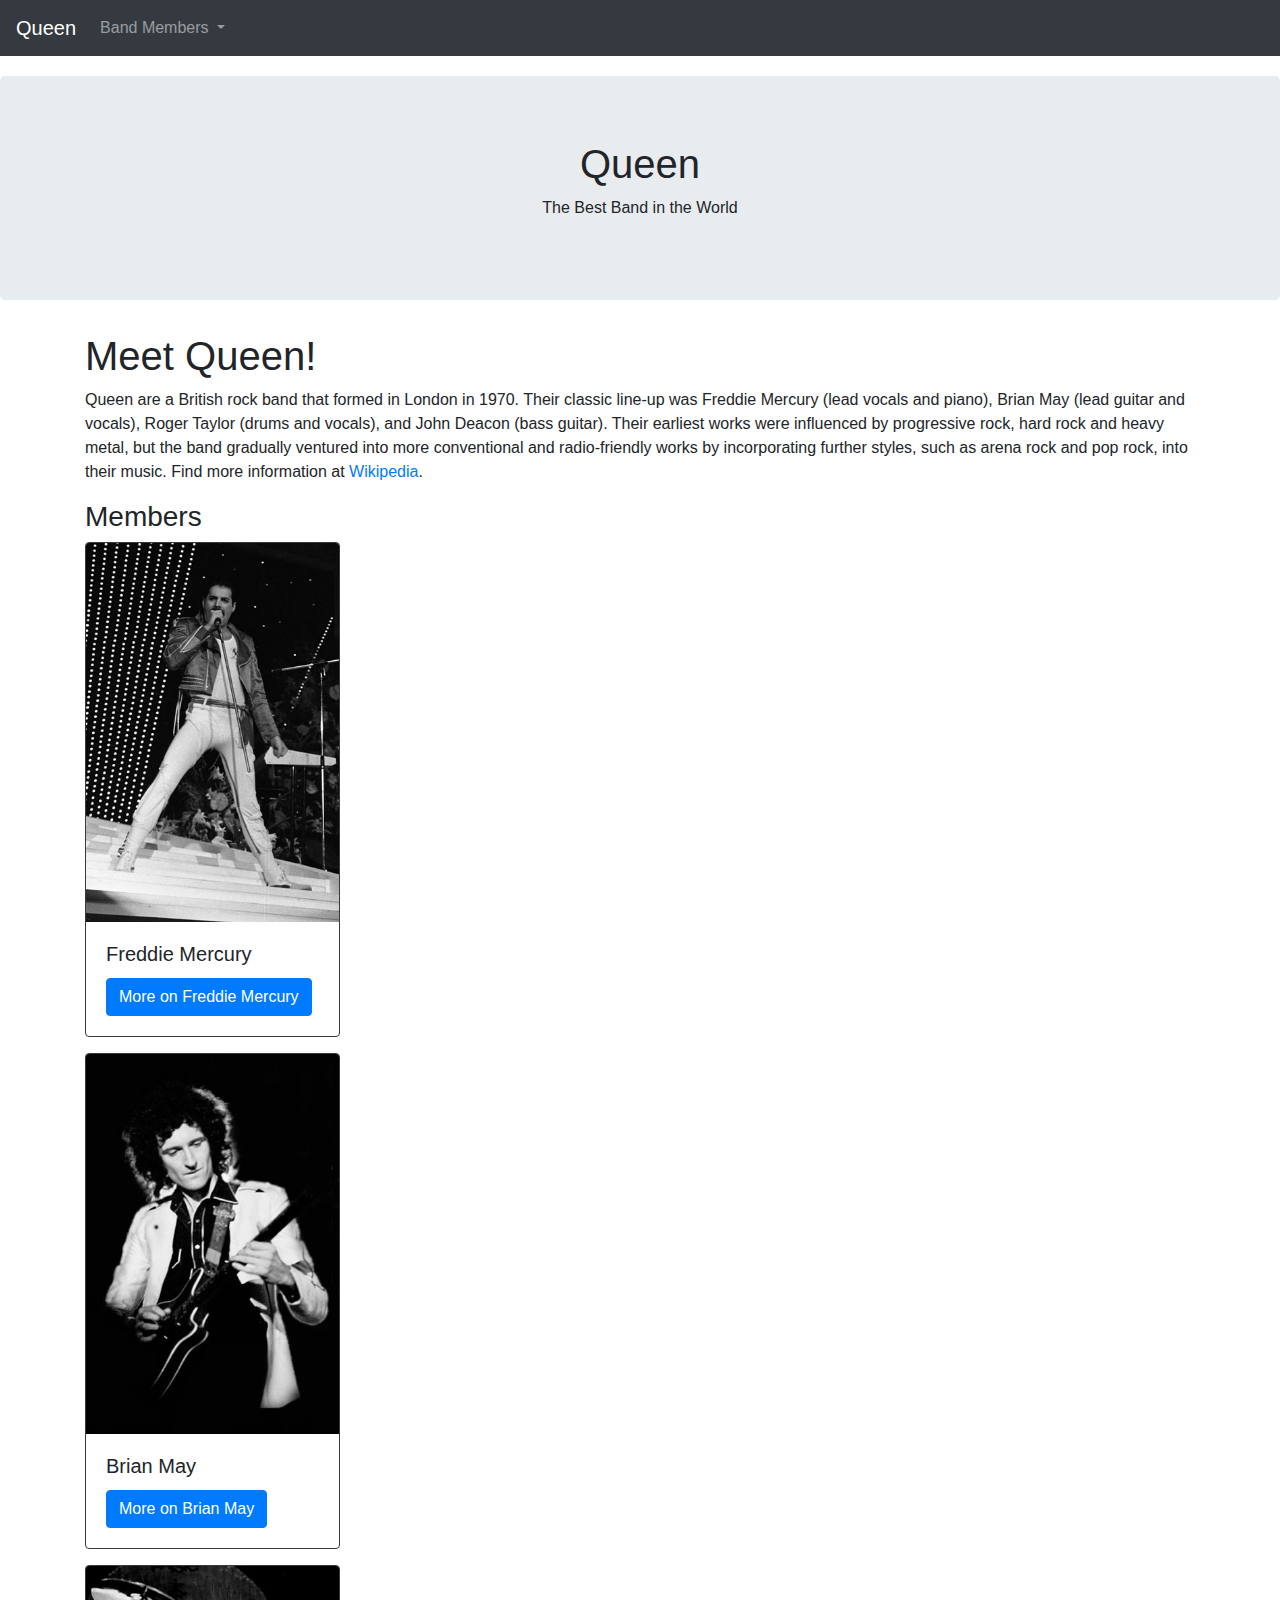
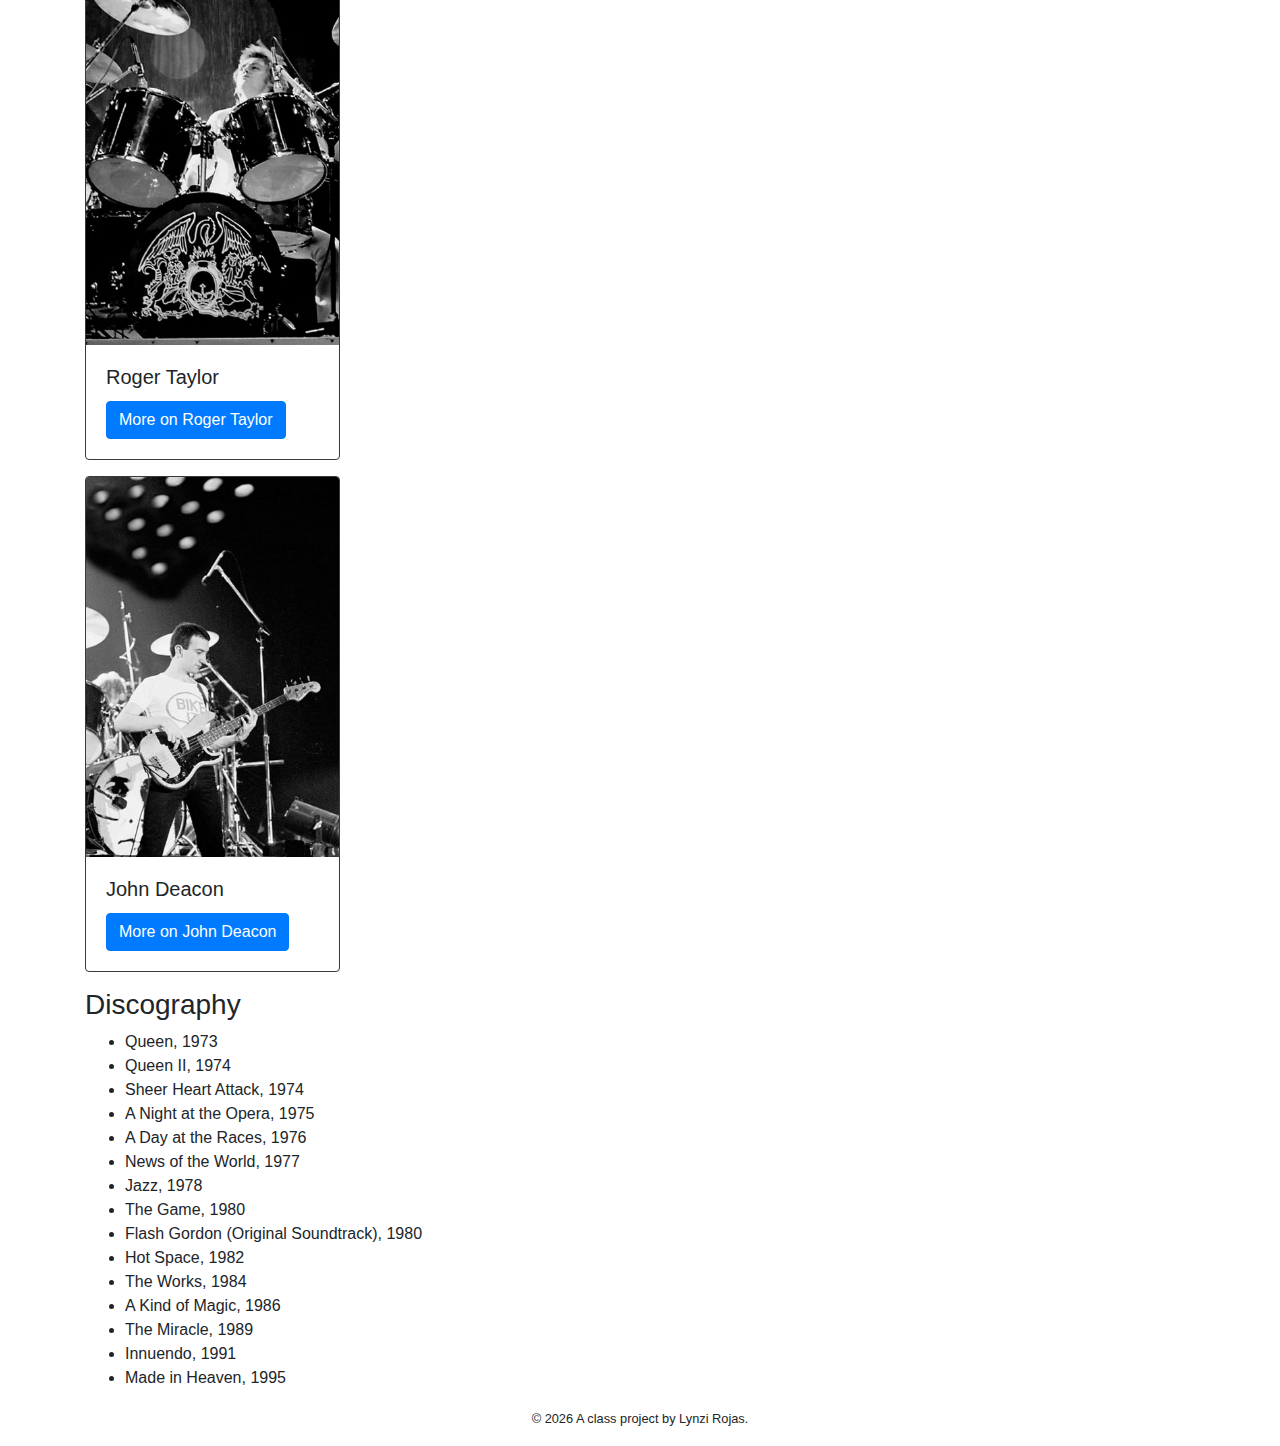
==== docs/index.html @ 106ed37e "tuesday changes" ====
<!doctype html>
<html lang="en">
<!-- A Intro to Coding for Journalists class project -->
<head>
  <title>Queen | Welcome</title>
  <meta name="description" content="Default description">
  <meta charset="utf-8">
  <meta http-equiv="X-UA-Compatible" content="IE=edge" />
  <meta name="viewport" content="width=device-width, initial-scale=1, maximum-scale=1">
  <link rel="stylesheet" href="css/main.css">
</head>
<body>
  <nav class="navbar navbar-expand-lg navbar-dark bg-dark">
  <a class="navbar-brand" href="index.html">Queen</a>
  <button class="navbar-toggler" type="button" data-toggle="collapse" data-target="#navbarNavDropdown" aria-controls="navbarNavDropdown" aria-expanded="false" aria-label="Toggle navigation">
    <span class="navbar-toggler-icon"></span>
  </button>
  <div class="collapse navbar-collapse" id="navbarNavDropdown">
    <ul class="navbar-nav">
      <li class="nav-item dropdown">
        <a class="nav-link dropdown-toggle" href="#" id="navbarDropdownMenuLink" role="button" data-toggle="dropdown" aria-haspopup="true" aria-expanded="false">
          Band Members
        </a>
        <div class="dropdown-menu" aria-labelledby="navbarDropdownMenuLink">
          <a class="dropdown-item" href="freddie.html">Freddie Mercury</a>
          <a class="dropdown-item" href="brian.html">Brian May</a>
          <a class="dropdown-item" href="roger.html">Roger Taylor</a>
          <a class="dropdown-item" href="john.html">John Deacon</a>
        </div>
      </li>
    </ul>
  </div>
</nav>


  <div class="jumbotron banner text-center">
  <h1>Queen</h1>
  <p>The Best Band in the World</p> 
</div>

  

<div class="container">
  <div class="row">
    <div class="col">
    <h1>Meet Queen!</h1>
    </div>
  </div>
  <div class="row">
    <div class="col">
    <p>
      Queen are a British rock band that formed in London in 1970. Their classic line-up was Freddie Mercury (lead vocals and piano), Brian May (lead guitar and vocals), Roger Taylor (drums and vocals), and John Deacon (bass guitar). Their earliest works were influenced by progressive rock, hard rock and heavy metal, but the band gradually ventured into more conventional and radio-friendly works by incorporating further styles, such as arena rock and pop rock, into their music. Find more information at <a href="https://en.wikipedia.org/wiki/Queen_(band)">Wikipedia</a>.
    </p>
    </div>
  </div>
  <div class="row">
    <div class="col-xs-12 col-sm-12 col-md-3">
    <h3>Members</h3>
      
        <div class="card-deck">
        <div class="card border-dark mb-3" style="width: 15rem;">
        <img class="card-img-top" src="assets/img/members/freddie-mercury-bw.jpg" alt="Freddie Mercury">
        <div class="card-body">
        <h5 class="card-title">Freddie Mercury</h5>
        <a href="freddie-mercury.html" class="btn btn-primary">More on Freddie Mercury</a>
        </div>
        </div>
        </div>
        
        <div class="card-deck">
        <div class="card border-dark mb-3" style="width: 15rem;">
        <img class="card-img-top" src="assets/img/members/brian-may-bw.jpg" alt="Brian May">
        <div class="card-body">
        <h5 class="card-title">Brian May</h5>
        <a href="brian-may.html" class="btn btn-primary">More on Brian May</a>
        </div>
        </div>
        </div>
        
        <div class="card-deck">
        <div class="card border-dark mb-3" style="width: 15rem;">
        <img class="card-img-top" src="assets/img/members/roger-taylor-bw.jpg" alt="Roger Taylor">
        <div class="card-body">
        <h5 class="card-title">Roger Taylor</h5>
        <a href="roger-taylor.html" class="btn btn-primary">More on Roger Taylor</a>
        </div>
        </div>
        </div>
        
        <div class="card-deck">
        <div class="card border-dark mb-3" style="width: 15rem;">
        <img class="card-img-top" src="assets/img/members/john-deacon-bw.jpg" alt="John Deacon">
        <div class="card-body">
        <h5 class="card-title">John Deacon</h5>
        <a href="john-deacon.html" class="btn btn-primary">More on John Deacon</a>
        </div>
        </div>
        </div>
        
    </div>
  </div>
     </ul>
    <h3>Discography</h3>
     <ul>
      
        <li>Queen, 1973</li>
      
        <li>Queen II, 1974</li>
      
        <li>Sheer Heart Attack, 1974</li>
      
        <li>A Night at the Opera, 1975</li>
      
        <li>A Day at the Races, 1976</li>
      
        <li>News of the World, 1977</li>
      
        <li>Jazz, 1978</li>
      
        <li>The Game, 1980</li>
      
        <li>Flash Gordon (Original Soundtrack), 1980</li>
      
        <li>Hot Space, 1982</li>
      
        <li>The Works, 1984</li>
      
        <li>A Kind of Magic, 1986</li>
      
        <li>The Miracle, 1989</li>
      
        <li>Innuendo, 1991</li>
      
        <li>Made in Heaven, 1995</li>
      
      </ul>
    </div>
  </div>
</div>


  <p id="legal" class="center-block text-center">
  <small>&copy; <span class="copyright-year"></span>
  A class project by Lynzi Rojas.
</p>


  <script src="js/jquery.js"></script>
  <script src="js/popper.js"></script>
  <script src="js/bootstrap.js"></script>
  <script src="js/scripts.js"></script>
</body>
</html>
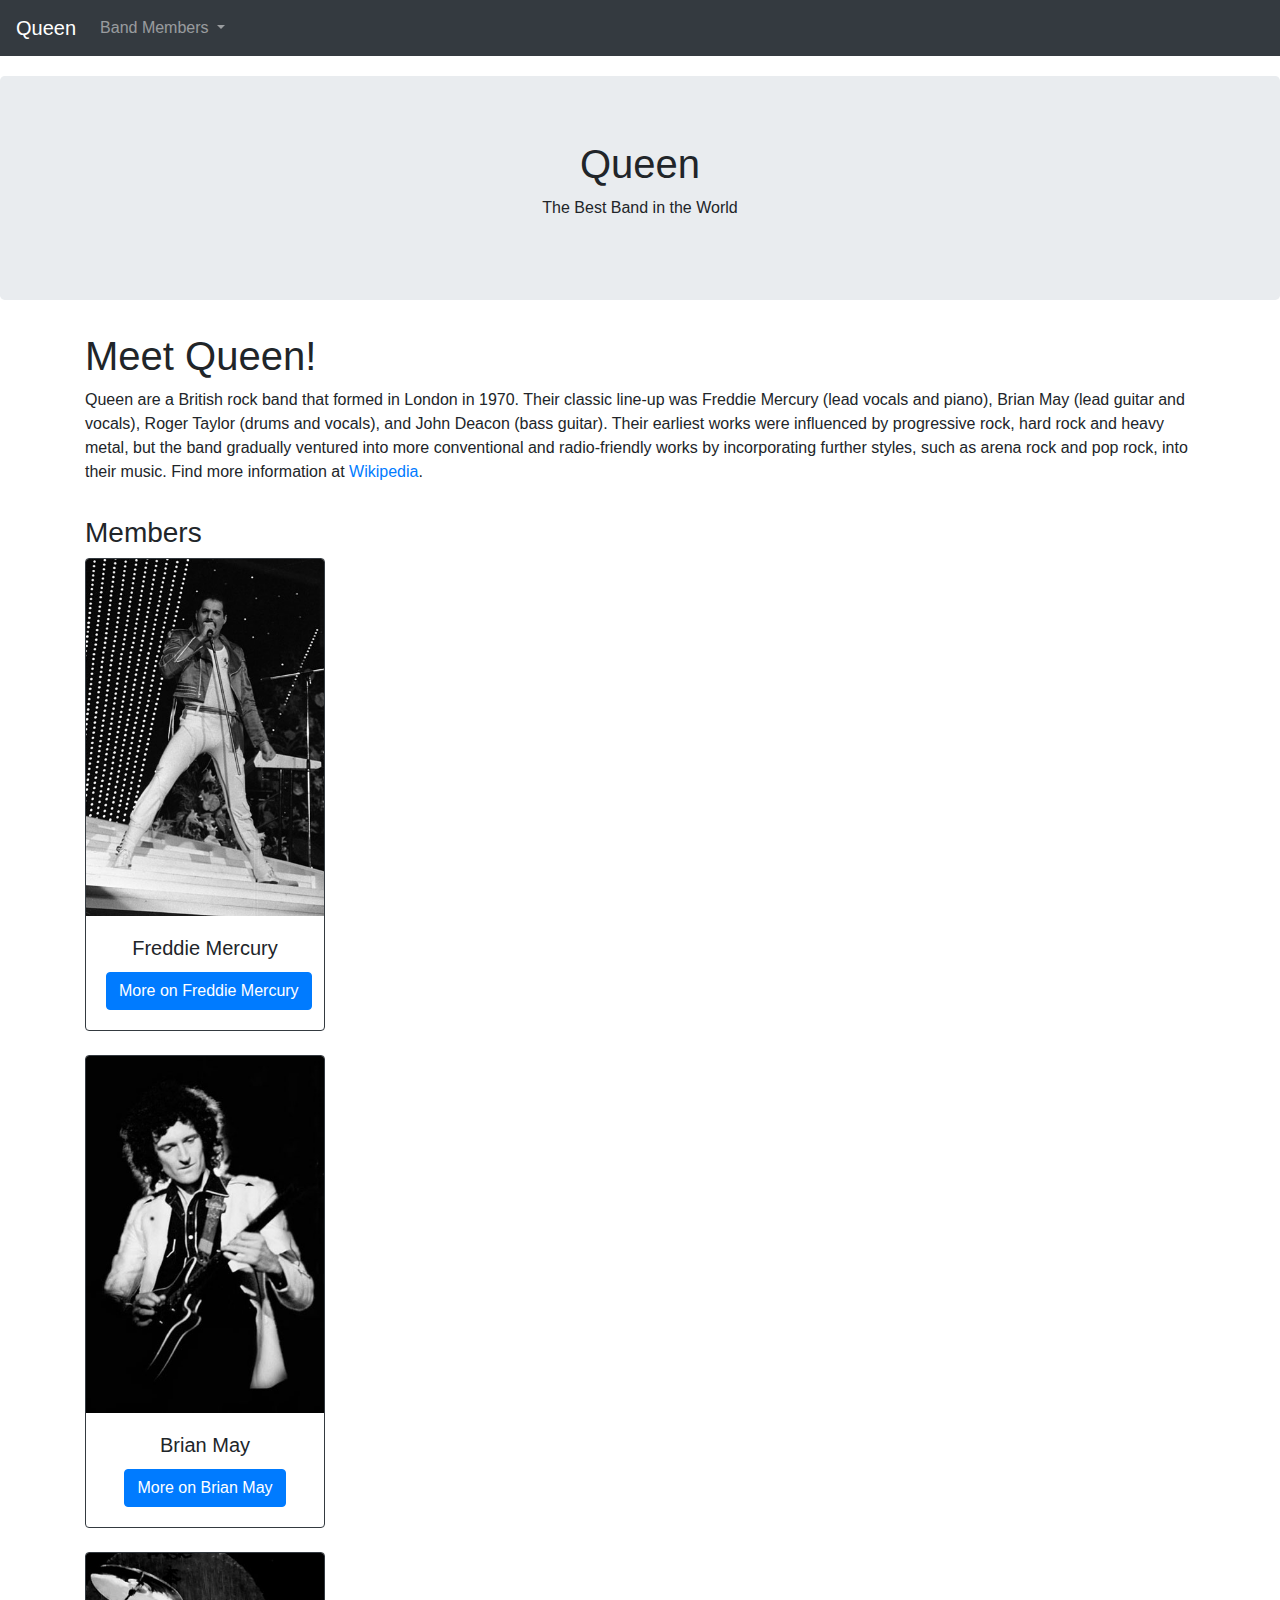
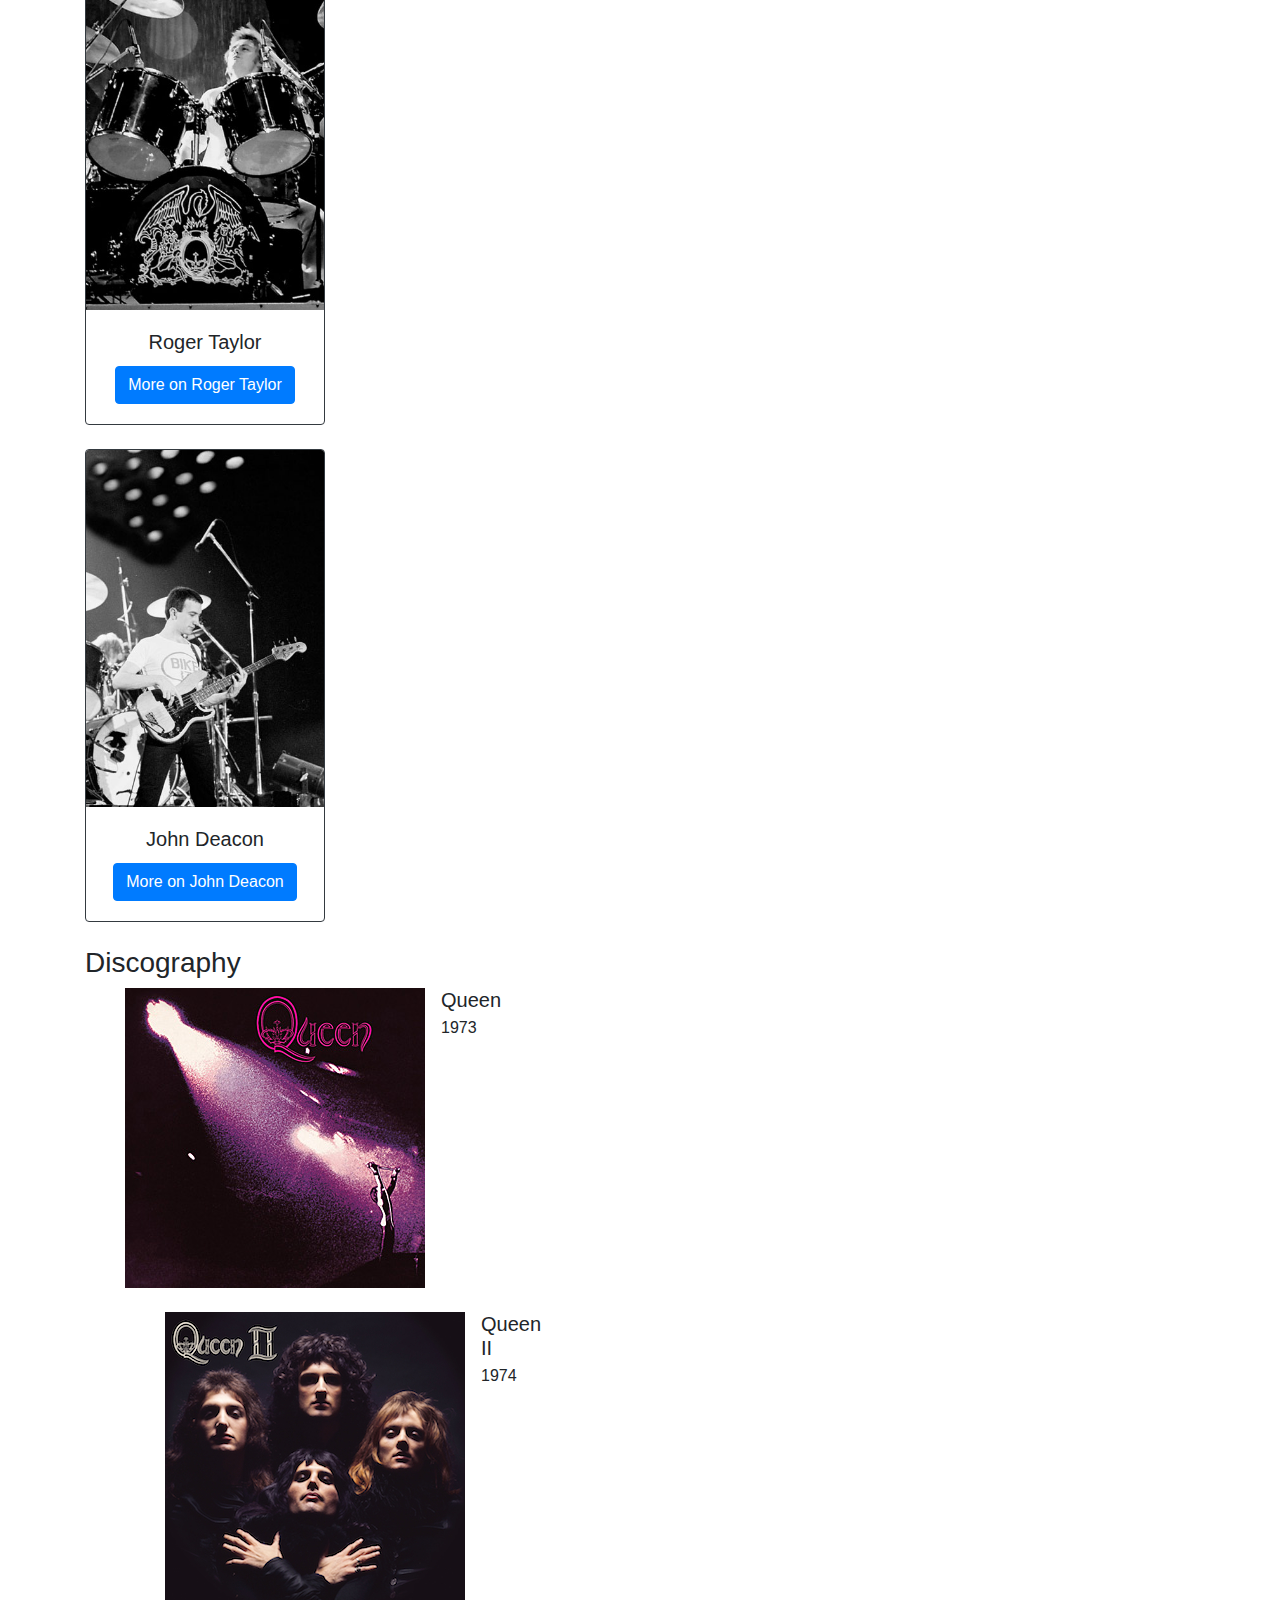
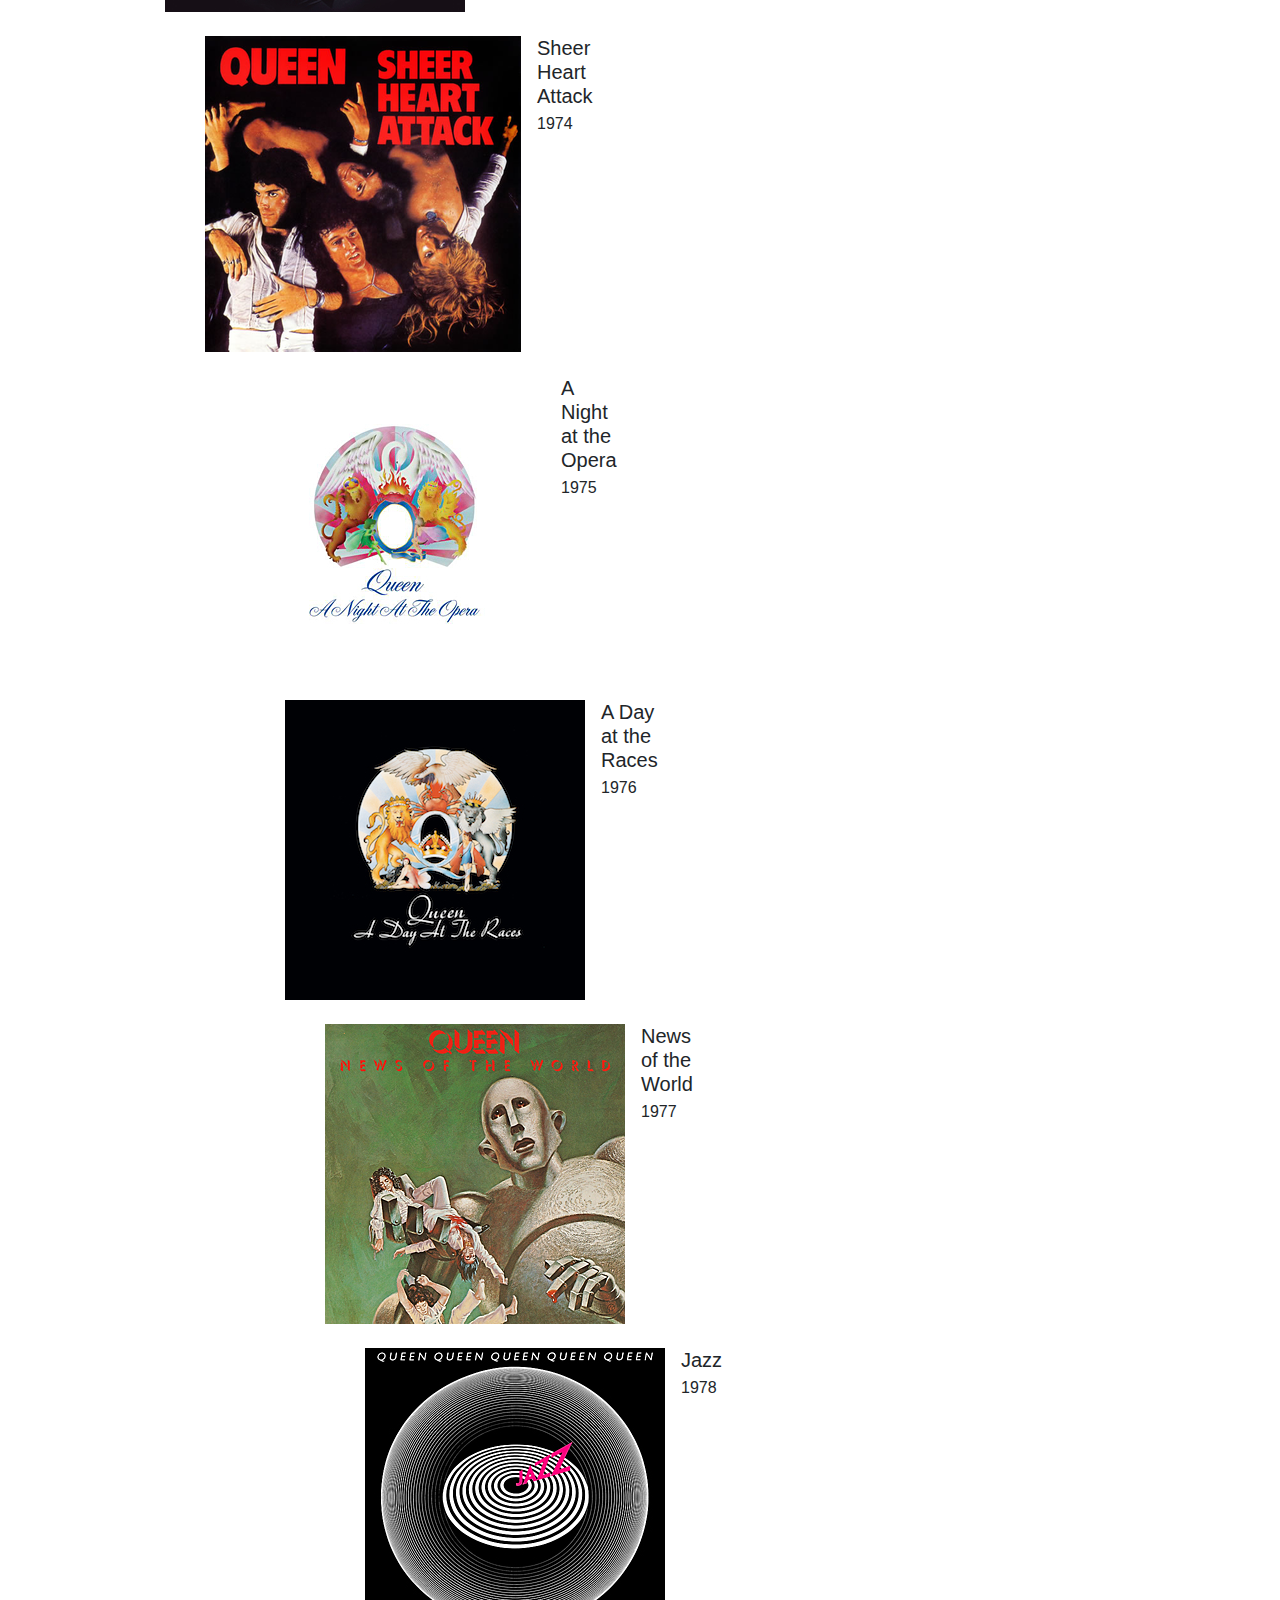
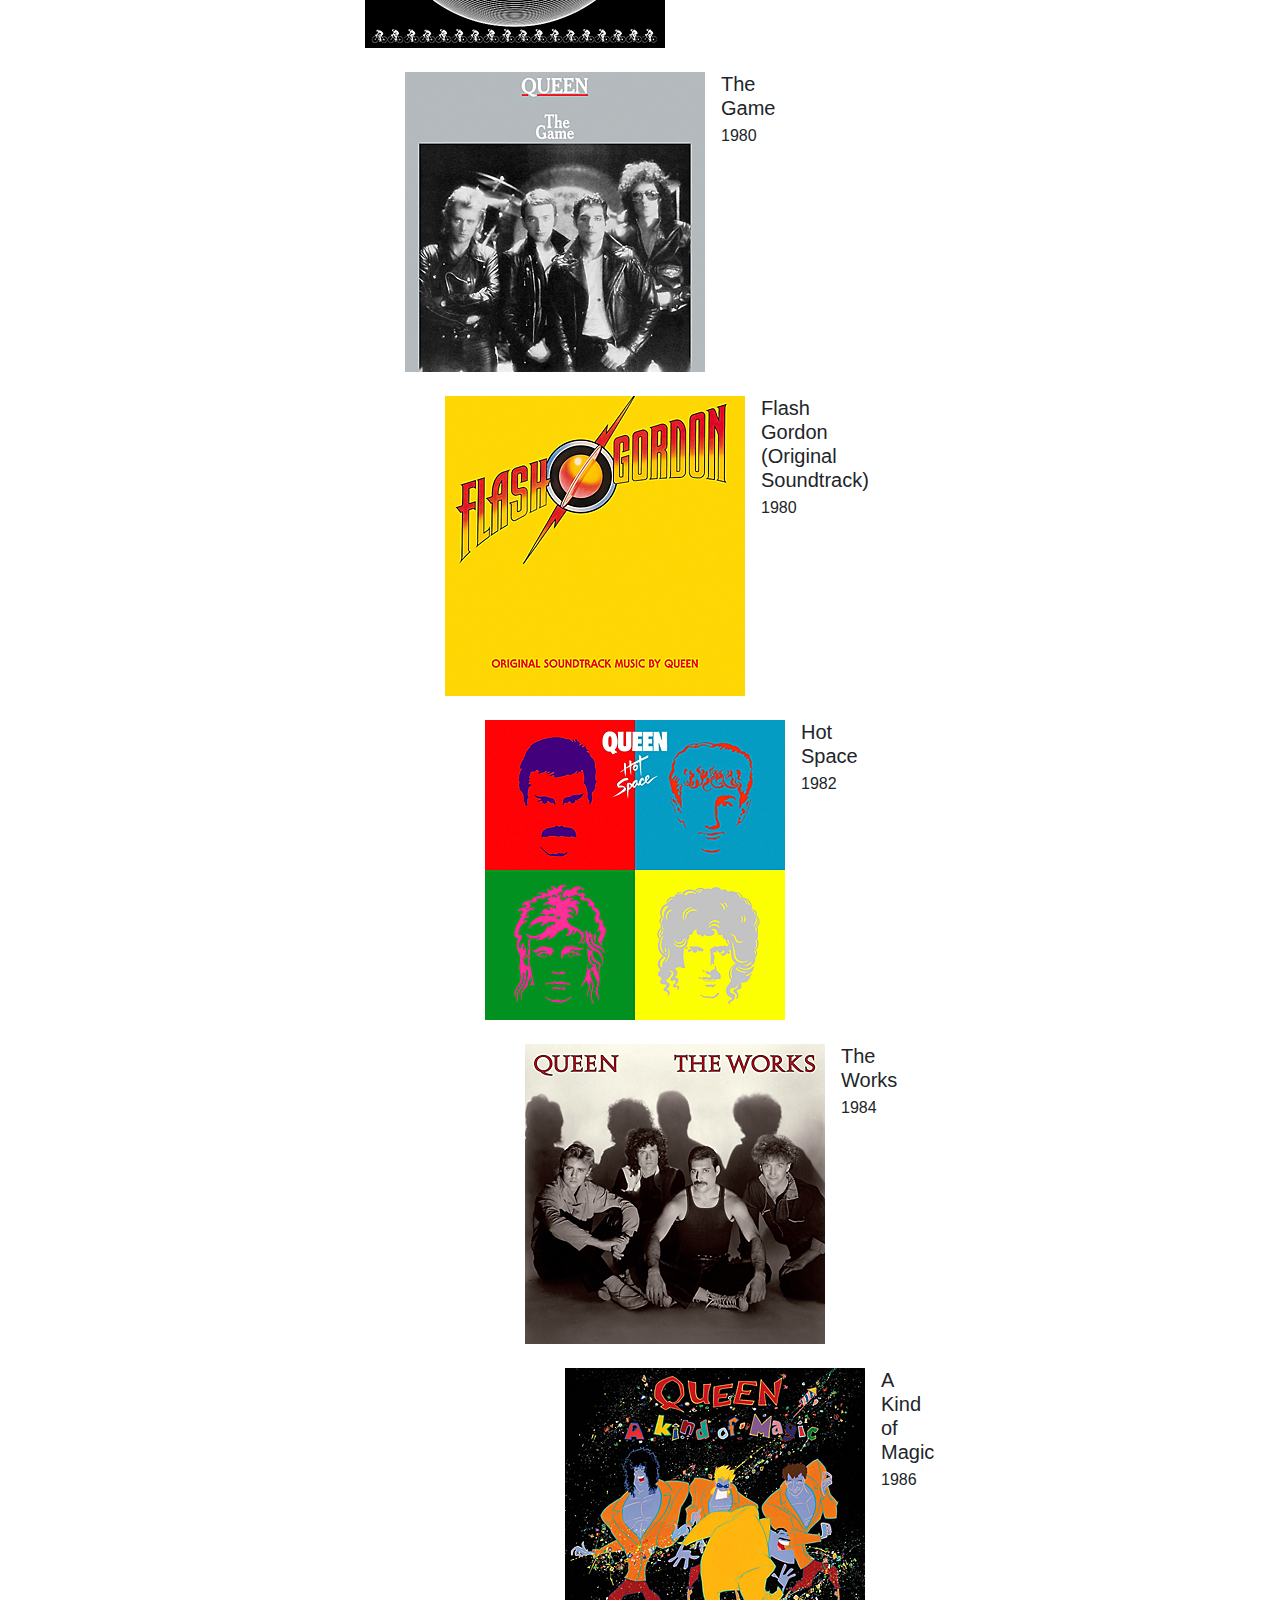
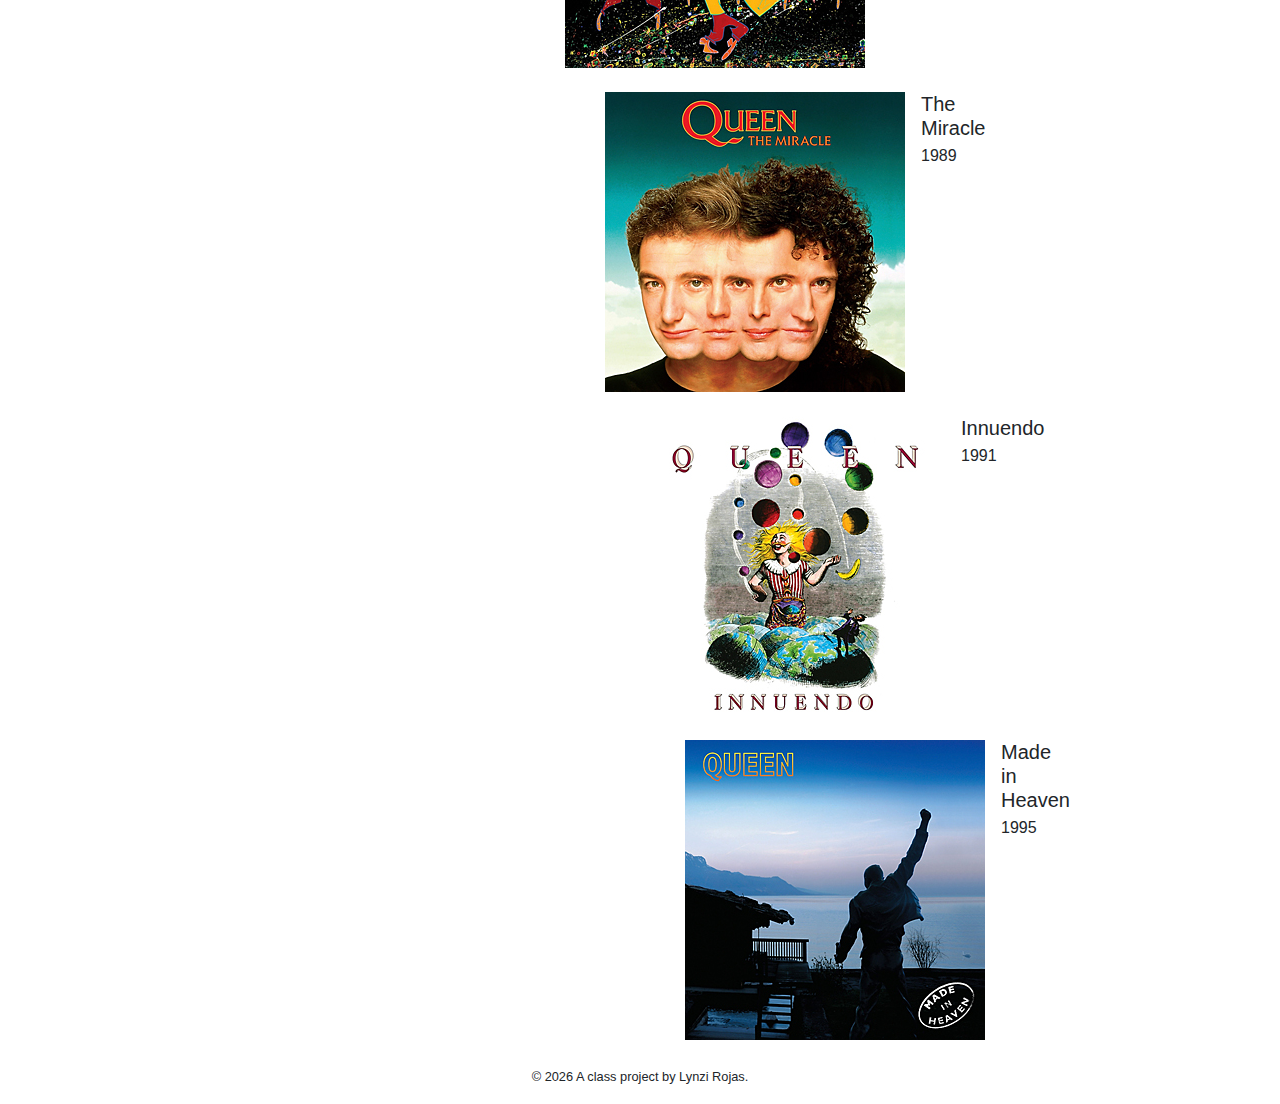
==== commit 556510a5: "loop styling" ====
--- a/docs/index.html
+++ b/docs/index.html
@@ -22,10 +22,10 @@
           Band Members
         </a>
         <div class="dropdown-menu" aria-labelledby="navbarDropdownMenuLink">
-          <a class="dropdown-item" href="freddie.html">Freddie Mercury</a>
-          <a class="dropdown-item" href="brian.html">Brian May</a>
-          <a class="dropdown-item" href="roger.html">Roger Taylor</a>
-          <a class="dropdown-item" href="john.html">John Deacon</a>
+          <a class="dropdown-item" href="freddie-mercury.html">Freddie Mercury</a>
+          <a class="dropdown-item" href="brian-may.html">Brian May</a>
+          <a class="dropdown-item" href="roger-taylor.html">Roger Taylor</a>
+          <a class="dropdown-item" href="john-deacon.html">John Deacon</a>
         </div>
       </li>
     </ul>
@@ -50,92 +50,183 @@
     <div class="col">
     <p>
       Queen are a British rock band that formed in London in 1970. Their classic line-up was Freddie Mercury (lead vocals and piano), Brian May (lead guitar and vocals), Roger Taylor (drums and vocals), and John Deacon (bass guitar). Their earliest works were influenced by progressive rock, hard rock and heavy metal, but the band gradually ventured into more conventional and radio-friendly works by incorporating further styles, such as arena rock and pop rock, into their music. Find more information at <a href="https://en.wikipedia.org/wiki/Queen_(band)">Wikipedia</a>.
+    </div>
+    </div>
     </p>
-    </div>
-  </div>
-  <div class="row">
-    <div class="col-xs-12 col-sm-12 col-md-3">
     <h3>Members</h3>
-      
-        <div class="card-deck">
-        <div class="card border-dark mb-3" style="width: 15rem;">
+      <div>
+      
+      <div class="card border-dark mb-4" style="width: 15rem;">
         <img class="card-img-top" src="assets/img/members/freddie-mercury-bw.jpg" alt="Freddie Mercury">
-        <div class="card-body">
-        <h5 class="card-title">Freddie Mercury</h5>
+      <div class="card-body text-center">
+      <h5 class="card-title">Freddie Mercury</h5>
         <a href="freddie-mercury.html" class="btn btn-primary">More on Freddie Mercury</a>
-        </div>
-        </div>
-        </div>
-        
-        <div class="card-deck">
-        <div class="card border-dark mb-3" style="width: 15rem;">
+      </div>
+      </div>
+        
+      <div class="card border-dark mb-4" style="width: 15rem;">
         <img class="card-img-top" src="assets/img/members/brian-may-bw.jpg" alt="Brian May">
-        <div class="card-body">
-        <h5 class="card-title">Brian May</h5>
+      <div class="card-body text-center">
+      <h5 class="card-title">Brian May</h5>
         <a href="brian-may.html" class="btn btn-primary">More on Brian May</a>
-        </div>
-        </div>
-        </div>
-        
-        <div class="card-deck">
-        <div class="card border-dark mb-3" style="width: 15rem;">
+      </div>
+      </div>
+        
+      <div class="card border-dark mb-4" style="width: 15rem;">
         <img class="card-img-top" src="assets/img/members/roger-taylor-bw.jpg" alt="Roger Taylor">
-        <div class="card-body">
-        <h5 class="card-title">Roger Taylor</h5>
+      <div class="card-body text-center">
+      <h5 class="card-title">Roger Taylor</h5>
         <a href="roger-taylor.html" class="btn btn-primary">More on Roger Taylor</a>
-        </div>
-        </div>
-        </div>
-        
-        <div class="card-deck">
-        <div class="card border-dark mb-3" style="width: 15rem;">
+      </div>
+      </div>
+        
+      <div class="card border-dark mb-4" style="width: 15rem;">
         <img class="card-img-top" src="assets/img/members/john-deacon-bw.jpg" alt="John Deacon">
-        <div class="card-body">
-        <h5 class="card-title">John Deacon</h5>
+      <div class="card-body text-center">
+      <h5 class="card-title">John Deacon</h5>
         <a href="john-deacon.html" class="btn btn-primary">More on John Deacon</a>
-        </div>
-        </div>
-        </div>
-        
-    </div>
-  </div>
+      </div>
+      </div>
+        
      </ul>
     <h3>Discography</h3>
-     <ul>
-      
-        <li>Queen, 1973</li>
-      
-        <li>Queen II, 1974</li>
-      
-        <li>Sheer Heart Attack, 1974</li>
-      
-        <li>A Night at the Opera, 1975</li>
-      
-        <li>A Day at the Races, 1976</li>
-      
-        <li>News of the World, 1977</li>
-      
-        <li>Jazz, 1978</li>
-      
-        <li>The Game, 1980</li>
-      
-        <li>Flash Gordon (Original Soundtrack), 1980</li>
-      
-        <li>Hot Space, 1982</li>
-      
-        <li>The Works, 1984</li>
-      
-        <li>A Kind of Magic, 1986</li>
-      
-        <li>The Miracle, 1989</li>
-      
-        <li>Innuendo, 1991</li>
-      
-        <li>Made in Heaven, 1995</li>
+      
+      <ul class="list" style="width: 15rem;">
+        <li class="media border-dark mb-4">
+          <img class="mr-3" src="assets/img/discs/Queen_Queen.png" alt="Queen">
+        <div class="media-body">
+          <h5 class="mt-0 mb-1">Queen</h5>
+            <p>1973</p>
+        </div>
+        </li>
+      
+      <ul class="list" style="width: 15rem;">
+        <li class="media border-dark mb-4">
+          <img class="mr-3" src="assets/img/discs/Queen_Queen_II.jpg" alt="Queen II">
+        <div class="media-body">
+          <h5 class="mt-0 mb-1">Queen II</h5>
+            <p>1974</p>
+        </div>
+        </li>
+      
+      <ul class="list" style="width: 15rem;">
+        <li class="media border-dark mb-4">
+          <img class="mr-3" src="assets/img/discs/Queen_Sheer_Heart_Attack.png" alt="Sheer Heart Attack">
+        <div class="media-body">
+          <h5 class="mt-0 mb-1">Sheer Heart Attack</h5>
+            <p>1974</p>
+        </div>
+        </li>
+      
+      <ul class="list" style="width: 15rem;">
+        <li class="media border-dark mb-4">
+          <img class="mr-3" src="assets/img/discs/Queen_A_Night_At_The_Opera.png" alt="A Night at the Opera">
+        <div class="media-body">
+          <h5 class="mt-0 mb-1">A Night at the Opera</h5>
+            <p>1975</p>
+        </div>
+        </li>
+      
+      <ul class="list" style="width: 15rem;">
+        <li class="media border-dark mb-4">
+          <img class="mr-3" src="assets/img/discs/Queen_A_Day_at_the_Races.jpg" alt="A Day at the Races">
+        <div class="media-body">
+          <h5 class="mt-0 mb-1">A Day at the Races</h5>
+            <p>1976</p>
+        </div>
+        </li>
+      
+      <ul class="list" style="width: 15rem;">
+        <li class="media border-dark mb-4">
+          <img class="mr-3" src="assets/img/discs/Queen_News_Of_The_World.png" alt="News of the World">
+        <div class="media-body">
+          <h5 class="mt-0 mb-1">News of the World</h5>
+            <p>1977</p>
+        </div>
+        </li>
+      
+      <ul class="list" style="width: 15rem;">
+        <li class="media border-dark mb-4">
+          <img class="mr-3" src="assets/img/discs/Queen_Jazz.png" alt="Jazz">
+        <div class="media-body">
+          <h5 class="mt-0 mb-1">Jazz</h5>
+            <p>1978</p>
+        </div>
+        </li>
+      
+      <ul class="list" style="width: 15rem;">
+        <li class="media border-dark mb-4">
+          <img class="mr-3" src="assets/img/discs/Queen_The_Game.png" alt="The Game">
+        <div class="media-body">
+          <h5 class="mt-0 mb-1">The Game</h5>
+            <p>1980</p>
+        </div>
+        </li>
+      
+      <ul class="list" style="width: 15rem;">
+        <li class="media border-dark mb-4">
+          <img class="mr-3" src="assets/img/discs/Queen_Flash_Gordon.png" alt="Flash Gordon (Original Soundtrack)">
+        <div class="media-body">
+          <h5 class="mt-0 mb-1">Flash Gordon (Original Soundtrack)</h5>
+            <p>1980</p>
+        </div>
+        </li>
+      
+      <ul class="list" style="width: 15rem;">
+        <li class="media border-dark mb-4">
+          <img class="mr-3" src="assets/img/discs/Queen_Hot_Space.png" alt="Hot Space">
+        <div class="media-body">
+          <h5 class="mt-0 mb-1">Hot Space</h5>
+            <p>1982</p>
+        </div>
+        </li>
+      
+      <ul class="list" style="width: 15rem;">
+        <li class="media border-dark mb-4">
+          <img class="mr-3" src="assets/img/discs/Queen_The_Works.png" alt="The Works">
+        <div class="media-body">
+          <h5 class="mt-0 mb-1">The Works</h5>
+            <p>1984</p>
+        </div>
+        </li>
+      
+      <ul class="list" style="width: 15rem;">
+        <li class="media border-dark mb-4">
+          <img class="mr-3" src="assets/img/discs/Queen_A_Kind_Of_Magic.png" alt="A Kind of Magic">
+        <div class="media-body">
+          <h5 class="mt-0 mb-1">A Kind of Magic</h5>
+            <p>1986</p>
+        </div>
+        </li>
+      
+      <ul class="list" style="width: 15rem;">
+        <li class="media border-dark mb-4">
+          <img class="mr-3" src="assets/img/discs/Queen_The_Miracle.png" alt="The Miracle">
+        <div class="media-body">
+          <h5 class="mt-0 mb-1">The Miracle</h5>
+            <p>1989</p>
+        </div>
+        </li>
+      
+      <ul class="list" style="width: 15rem;">
+        <li class="media border-dark mb-4">
+          <img class="mr-3" src="assets/img/discs/Queen_Innuendo.png" alt="Innuendo">
+        <div class="media-body">
+          <h5 class="mt-0 mb-1">Innuendo</h5>
+            <p>1991</p>
+        </div>
+        </li>
+      
+      <ul class="list" style="width: 15rem;">
+        <li class="media border-dark mb-4">
+          <img class="mr-3" src="assets/img/discs/Queen_Made_in_Heaven.jpg" alt="Made in Heaven">
+        <div class="media-body">
+          <h5 class="mt-0 mb-1">Made in Heaven</h5>
+            <p>1995</p>
+        </div>
+        </li>
       
       </ul>
-    </div>
-  </div>
 </div>
 
 
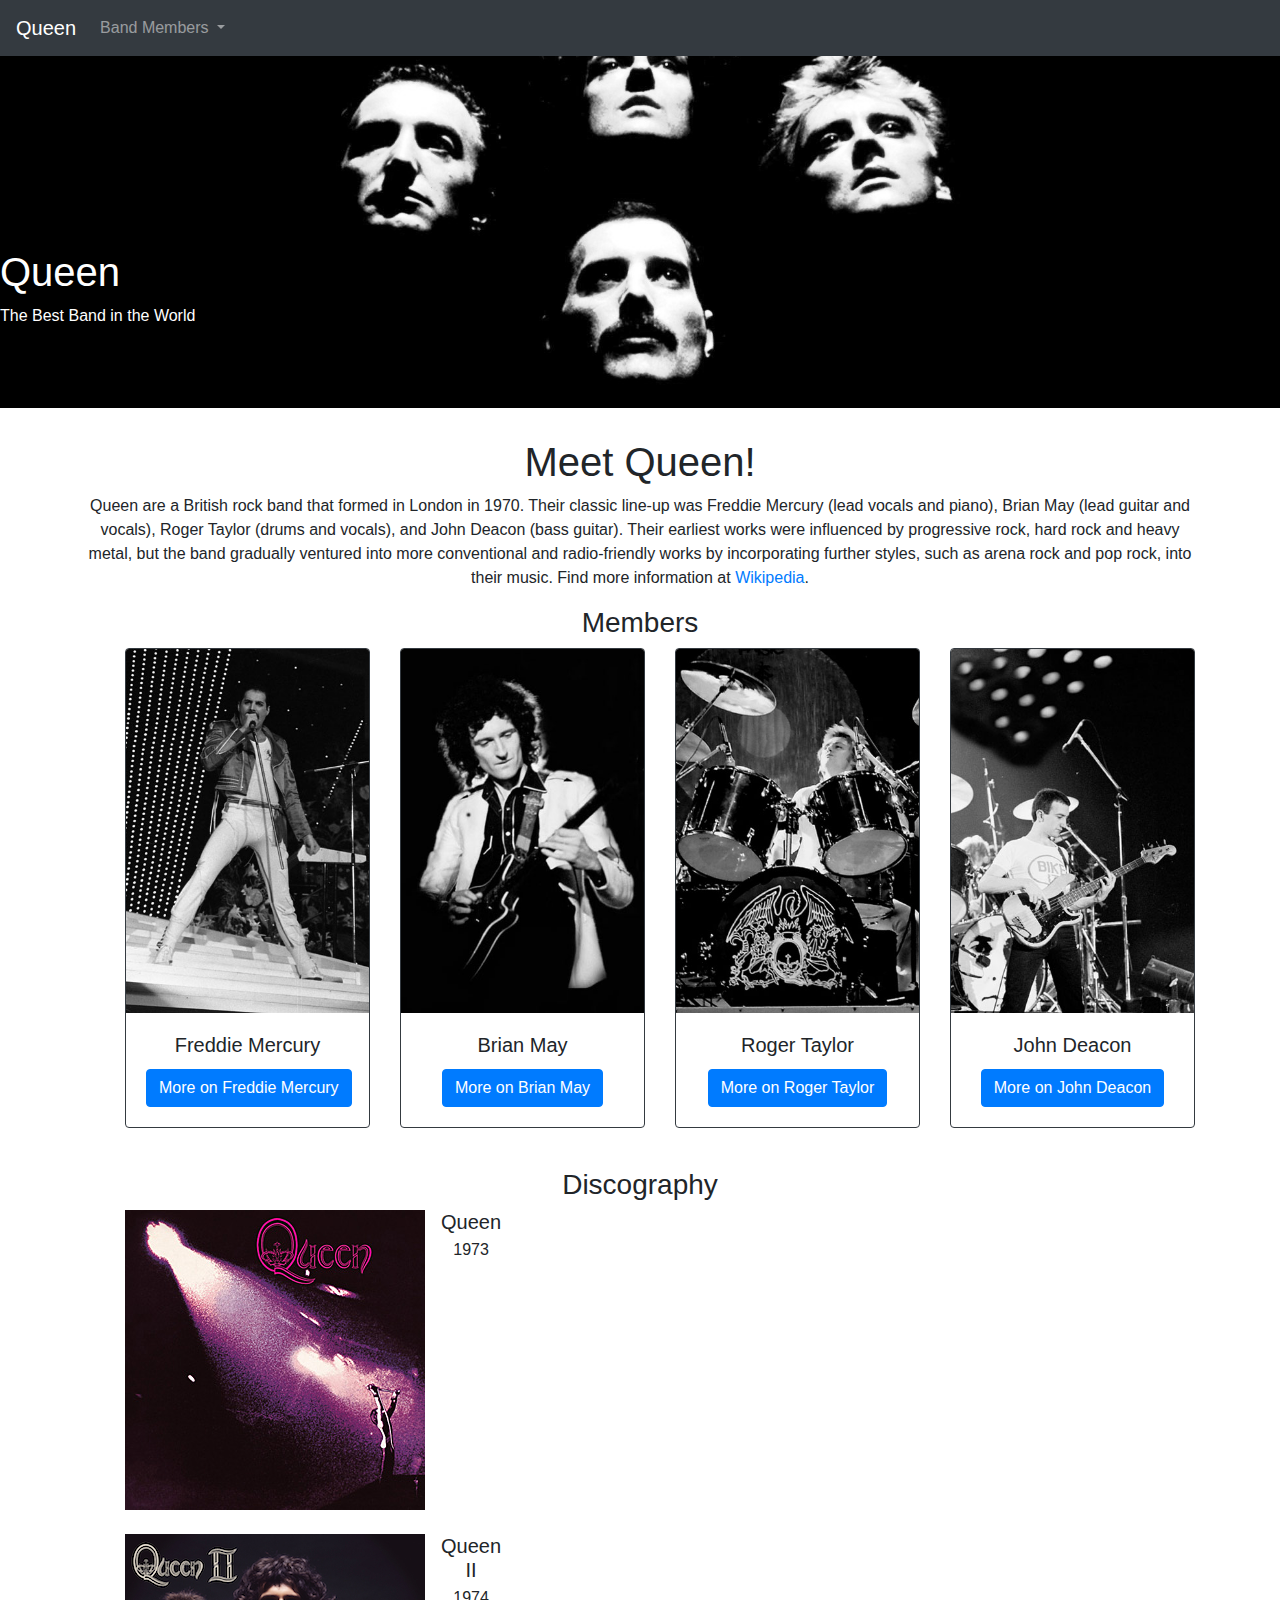
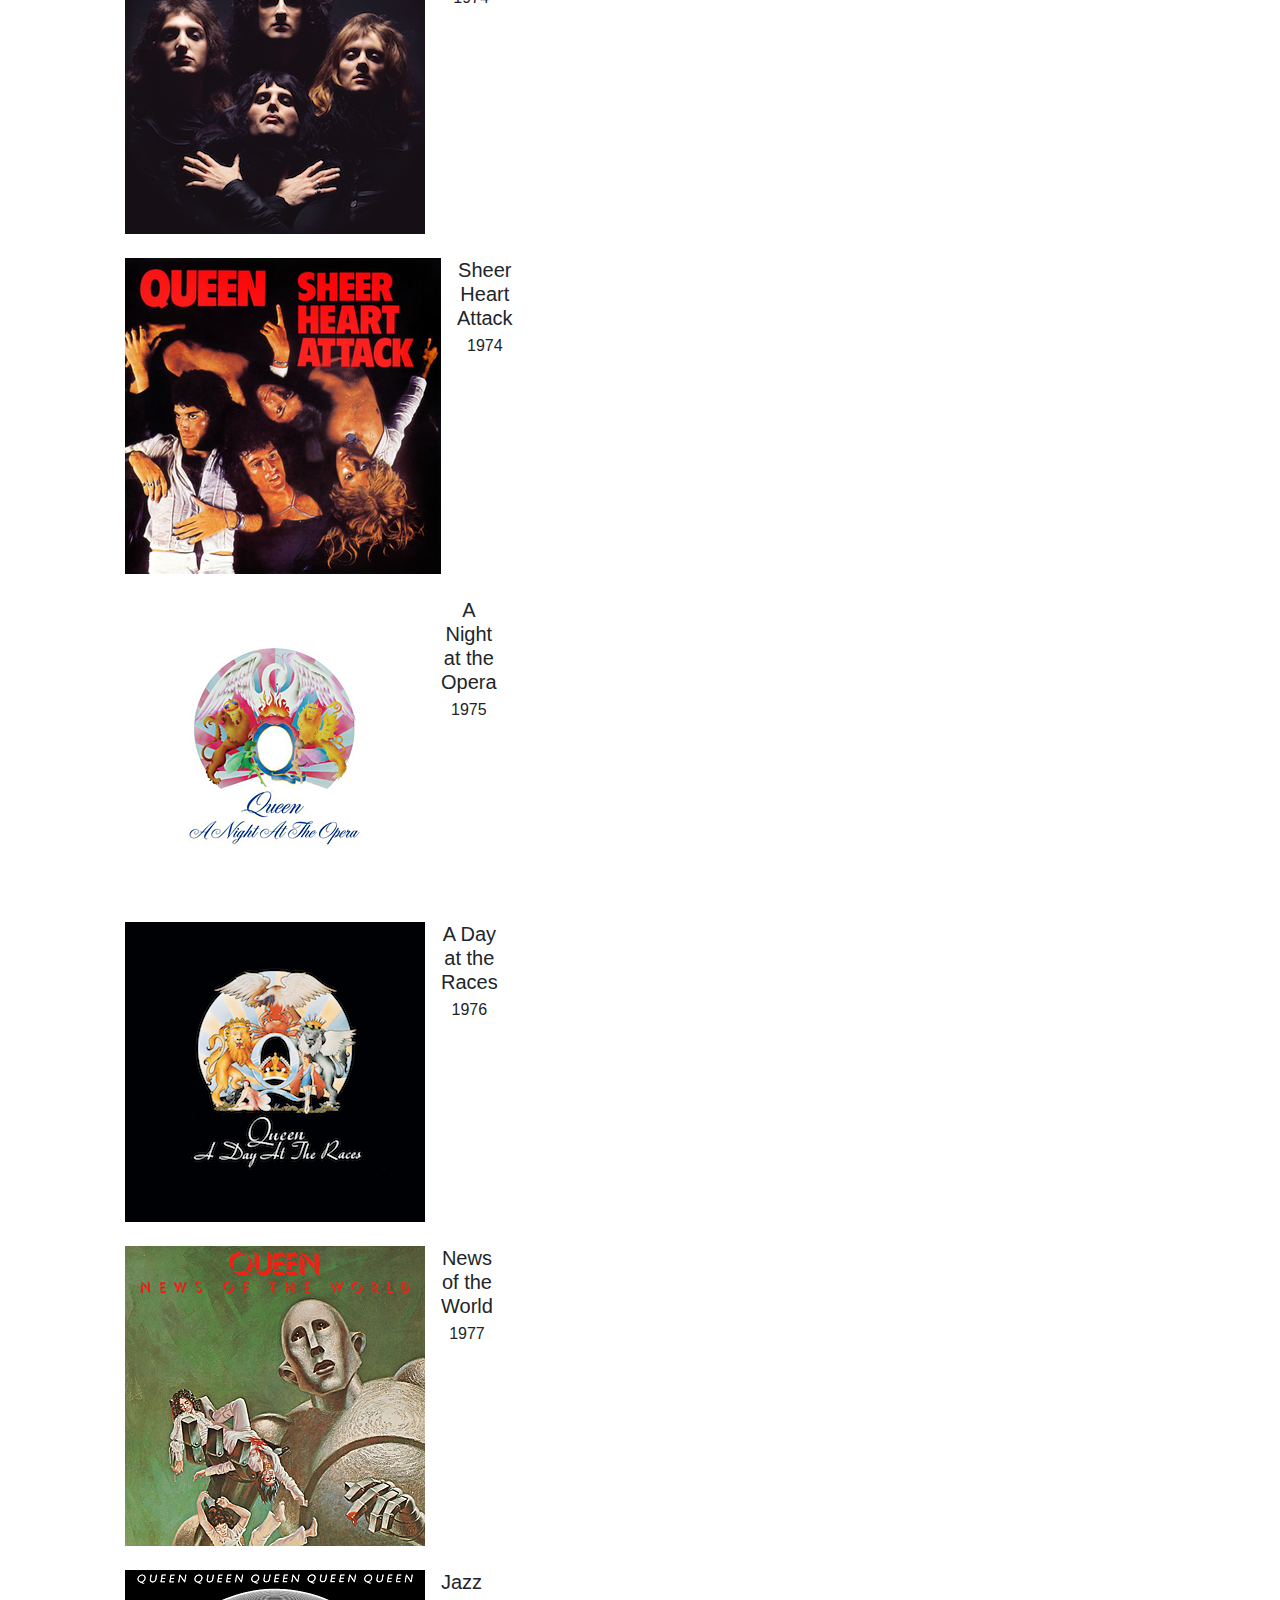
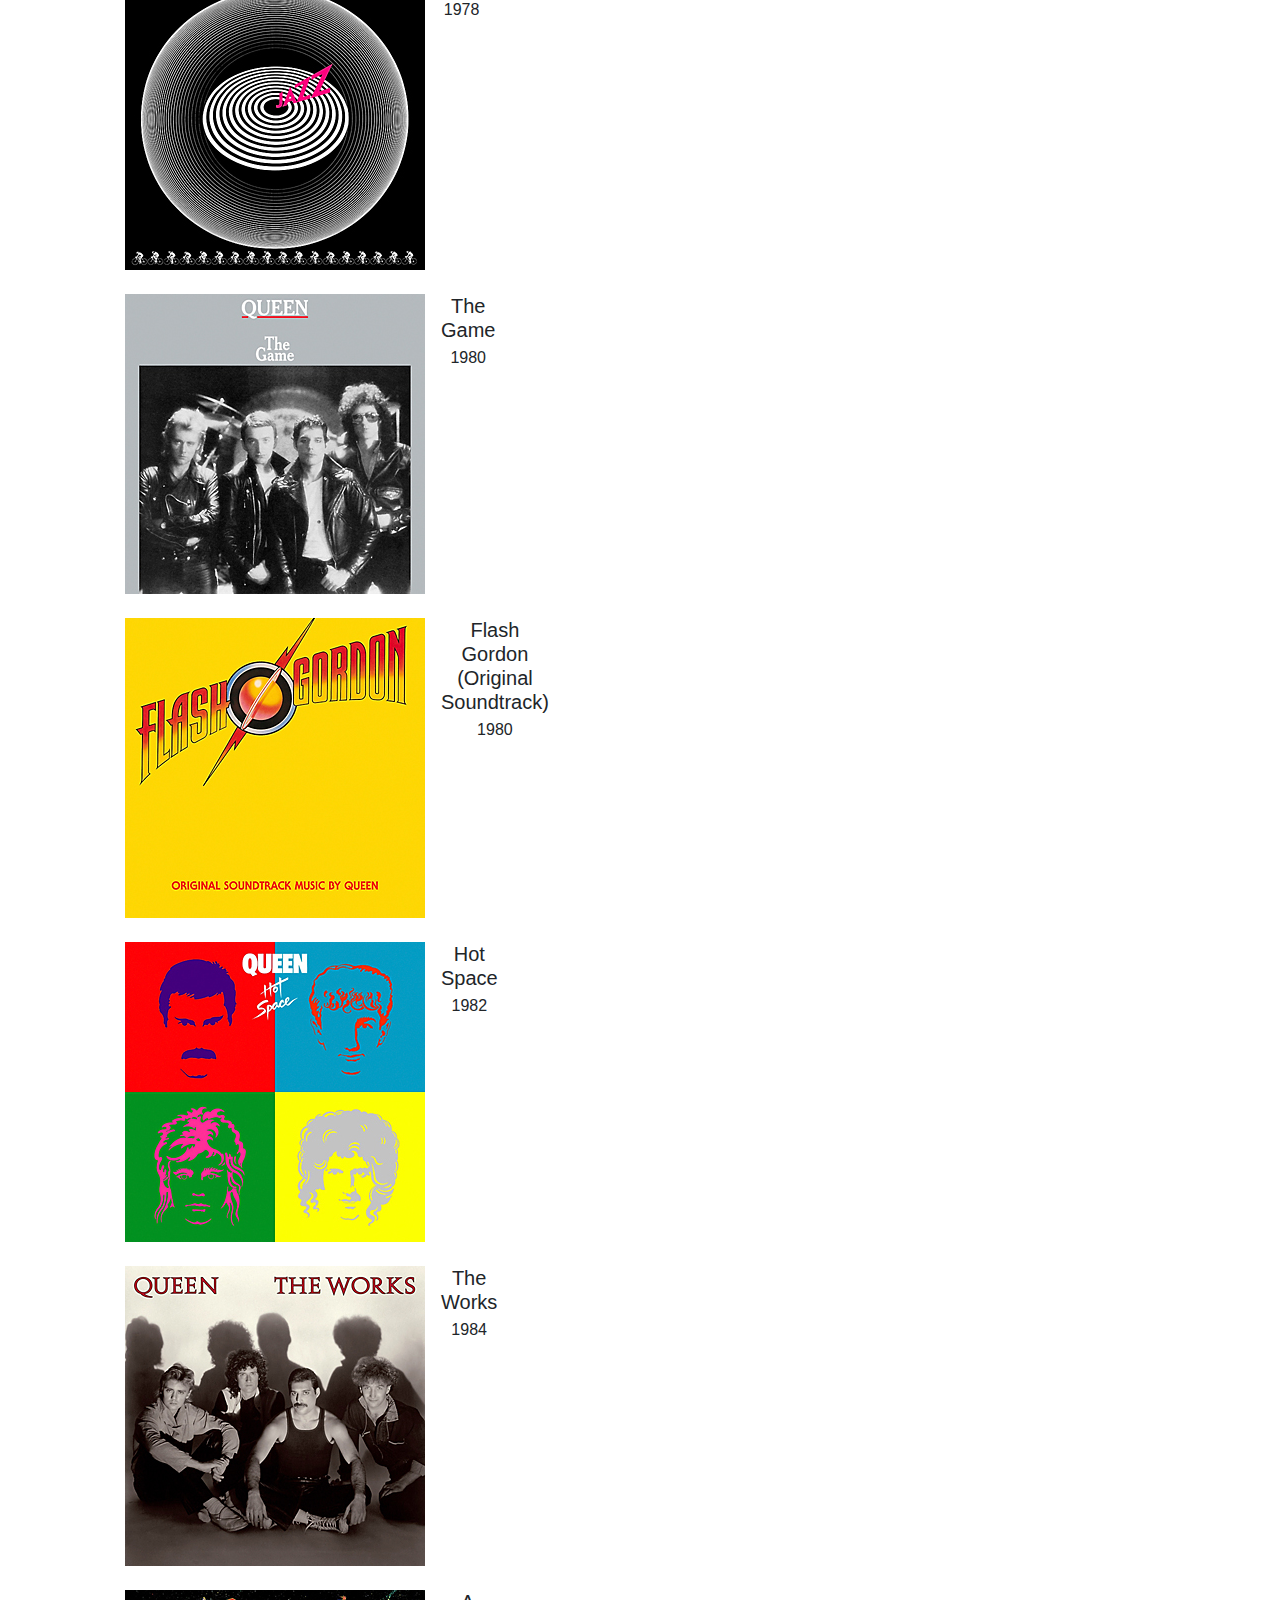
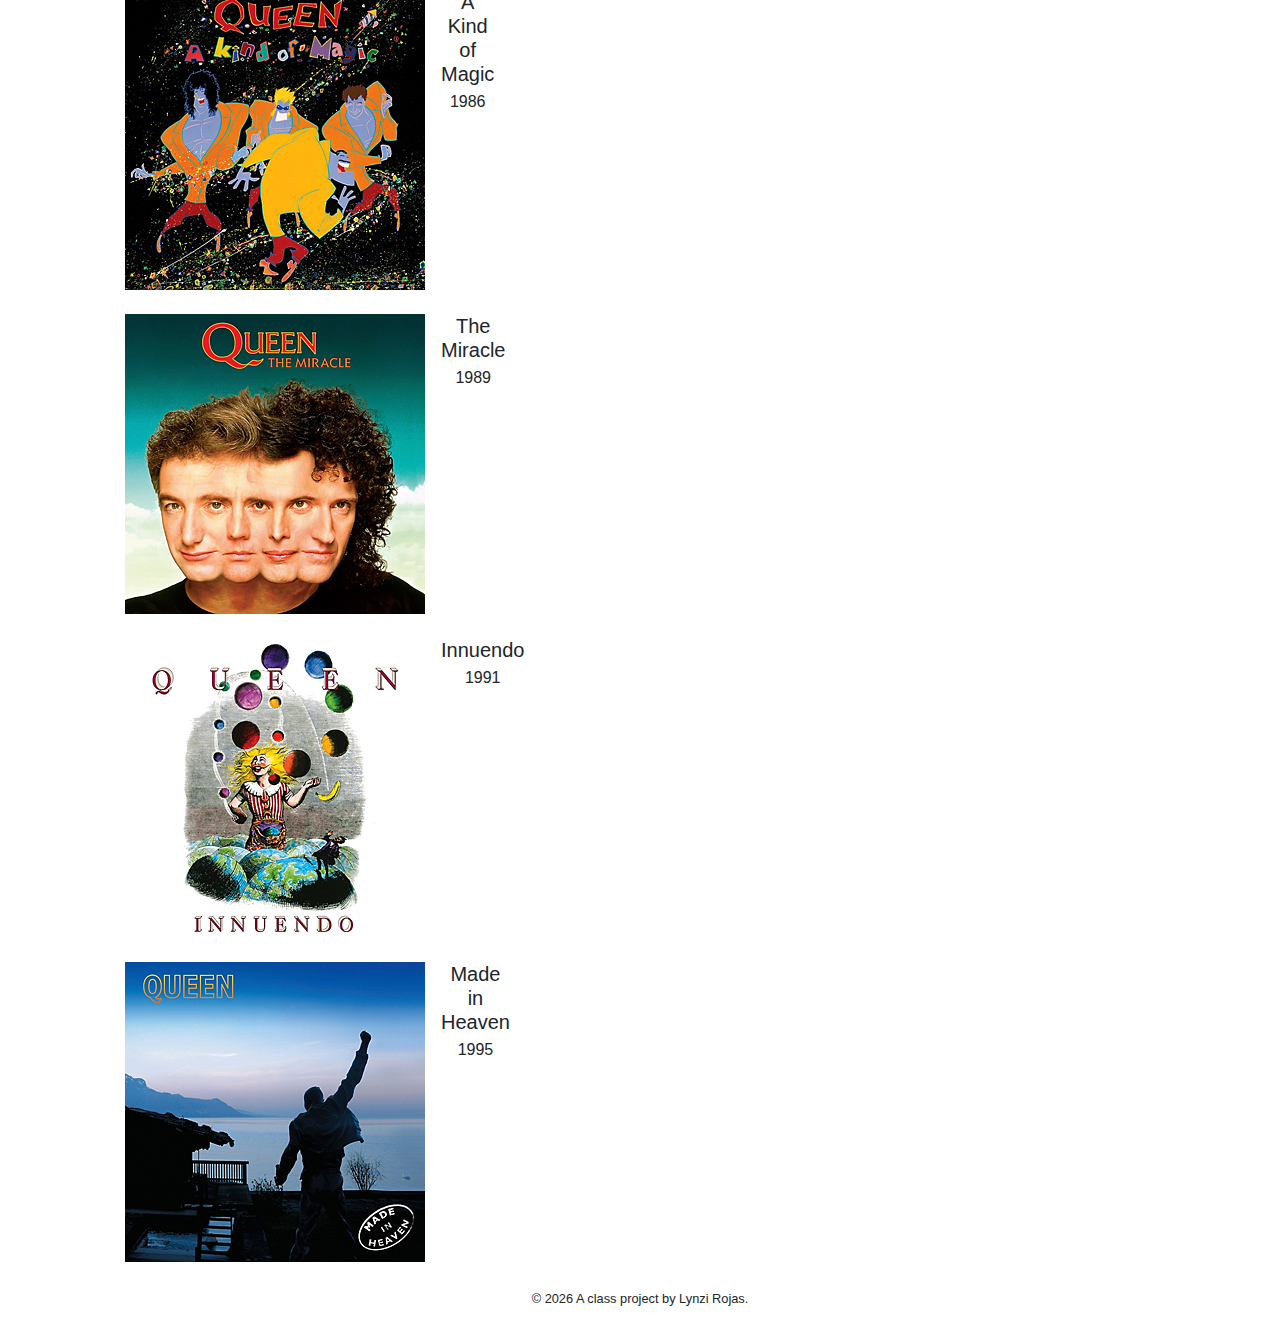
==== commit e1f8daa1: "html changes" ====
--- a/docs/index.html
+++ b/docs/index.html
@@ -33,201 +33,188 @@
 </nav>
 
 
-  <div class="jumbotron banner text-center">
+  <div class="jumbotron jumbotron-fluid banner">
   <h1>Queen</h1>
   <p>The Best Band in the World</p> 
 </div>
 
   
 
-<div class="container">
+<div class="container text-center">
   <div class="row">
     <div class="col">
-    <h1>Meet Queen!</h1>
+      <h1>Meet Queen!</h1>
     </div>
   </div>
   <div class="row">
     <div class="col">
-    <p>
+      <p>
       Queen are a British rock band that formed in London in 1970. Their classic line-up was Freddie Mercury (lead vocals and piano), Brian May (lead guitar and vocals), Roger Taylor (drums and vocals), and John Deacon (bass guitar). Their earliest works were influenced by progressive rock, hard rock and heavy metal, but the band gradually ventured into more conventional and radio-friendly works by incorporating further styles, such as arena rock and pop rock, into their music. Find more information at <a href="https://en.wikipedia.org/wiki/Queen_(band)">Wikipedia</a>.
+      </p>
+    <h3 class="title">Members</h3>
+      <ul class="card-deck">
+        
+        <div class="card border-dark mb-4" style="width: 15rem;">
+          <img class="card-img-top" src="assets/img/members/freddie-mercury-bw.jpg" alt="Freddie Mercury">
+        <div class="card-body text-center">
+        <h5 class="card-title">Freddie Mercury</h5>
+          <a href="freddie-mercury.html" class="btn btn-primary">More on Freddie Mercury</a>
+        </div>
+        </div>
+          
+        <div class="card border-dark mb-4" style="width: 15rem;">
+          <img class="card-img-top" src="assets/img/members/brian-may-bw.jpg" alt="Brian May">
+        <div class="card-body text-center">
+        <h5 class="card-title">Brian May</h5>
+          <a href="brian-may.html" class="btn btn-primary">More on Brian May</a>
+        </div>
+        </div>
+          
+        <div class="card border-dark mb-4" style="width: 15rem;">
+          <img class="card-img-top" src="assets/img/members/roger-taylor-bw.jpg" alt="Roger Taylor">
+        <div class="card-body text-center">
+        <h5 class="card-title">Roger Taylor</h5>
+          <a href="roger-taylor.html" class="btn btn-primary">More on Roger Taylor</a>
+        </div>
+        </div>
+          
+        <div class="card border-dark mb-4" style="width: 15rem;">
+          <img class="card-img-top" src="assets/img/members/john-deacon-bw.jpg" alt="John Deacon">
+        <div class="card-body text-center">
+        <h5 class="card-title">John Deacon</h5>
+          <a href="john-deacon.html" class="btn btn-primary">More on John Deacon</a>
+        </div>
+        </div>
+          
+      </ul>
+      <h3 class="title">Discography</h3>
+        <ul class="list text-center" style="width: 15rem;">
+        
+          <li class="media border-dark mb-4">
+            <img class="mr-3" src="assets/img/discs/Queen_Queen.png" alt="Queen">
+          <div class="media-body">
+            <h5 class="mt-0 mb-1">Queen</h5>
+              <p>1973</p>
+          </div>
+          </li>
+        
+          <li class="media border-dark mb-4">
+            <img class="mr-3" src="assets/img/discs/Queen_Queen_II.jpg" alt="Queen II">
+          <div class="media-body">
+            <h5 class="mt-0 mb-1">Queen II</h5>
+              <p>1974</p>
+          </div>
+          </li>
+        
+          <li class="media border-dark mb-4">
+            <img class="mr-3" src="assets/img/discs/Queen_Sheer_Heart_Attack.png" alt="Sheer Heart Attack">
+          <div class="media-body">
+            <h5 class="mt-0 mb-1">Sheer Heart Attack</h5>
+              <p>1974</p>
+          </div>
+          </li>
+        
+          <li class="media border-dark mb-4">
+            <img class="mr-3" src="assets/img/discs/Queen_A_Night_At_The_Opera.png" alt="A Night at the Opera">
+          <div class="media-body">
+            <h5 class="mt-0 mb-1">A Night at the Opera</h5>
+              <p>1975</p>
+          </div>
+          </li>
+        
+          <li class="media border-dark mb-4">
+            <img class="mr-3" src="assets/img/discs/Queen_A_Day_at_the_Races.jpg" alt="A Day at the Races">
+          <div class="media-body">
+            <h5 class="mt-0 mb-1">A Day at the Races</h5>
+              <p>1976</p>
+          </div>
+          </li>
+        
+          <li class="media border-dark mb-4">
+            <img class="mr-3" src="assets/img/discs/Queen_News_Of_The_World.png" alt="News of the World">
+          <div class="media-body">
+            <h5 class="mt-0 mb-1">News of the World</h5>
+              <p>1977</p>
+          </div>
+          </li>
+        
+          <li class="media border-dark mb-4">
+            <img class="mr-3" src="assets/img/discs/Queen_Jazz.png" alt="Jazz">
+          <div class="media-body">
+            <h5 class="mt-0 mb-1">Jazz</h5>
+              <p>1978</p>
+          </div>
+          </li>
+        
+          <li class="media border-dark mb-4">
+            <img class="mr-3" src="assets/img/discs/Queen_The_Game.png" alt="The Game">
+          <div class="media-body">
+            <h5 class="mt-0 mb-1">The Game</h5>
+              <p>1980</p>
+          </div>
+          </li>
+        
+          <li class="media border-dark mb-4">
+            <img class="mr-3" src="assets/img/discs/Queen_Flash_Gordon.png" alt="Flash Gordon (Original Soundtrack)">
+          <div class="media-body">
+            <h5 class="mt-0 mb-1">Flash Gordon (Original Soundtrack)</h5>
+              <p>1980</p>
+          </div>
+          </li>
+        
+          <li class="media border-dark mb-4">
+            <img class="mr-3" src="assets/img/discs/Queen_Hot_Space.png" alt="Hot Space">
+          <div class="media-body">
+            <h5 class="mt-0 mb-1">Hot Space</h5>
+              <p>1982</p>
+          </div>
+          </li>
+        
+          <li class="media border-dark mb-4">
+            <img class="mr-3" src="assets/img/discs/Queen_The_Works.png" alt="The Works">
+          <div class="media-body">
+            <h5 class="mt-0 mb-1">The Works</h5>
+              <p>1984</p>
+          </div>
+          </li>
+        
+          <li class="media border-dark mb-4">
+            <img class="mr-3" src="assets/img/discs/Queen_A_Kind_Of_Magic.png" alt="A Kind of Magic">
+          <div class="media-body">
+            <h5 class="mt-0 mb-1">A Kind of Magic</h5>
+              <p>1986</p>
+          </div>
+          </li>
+        
+          <li class="media border-dark mb-4">
+            <img class="mr-3" src="assets/img/discs/Queen_The_Miracle.png" alt="The Miracle">
+          <div class="media-body">
+            <h5 class="mt-0 mb-1">The Miracle</h5>
+              <p>1989</p>
+          </div>
+          </li>
+        
+          <li class="media border-dark mb-4">
+            <img class="mr-3" src="assets/img/discs/Queen_Innuendo.png" alt="Innuendo">
+          <div class="media-body">
+            <h5 class="mt-0 mb-1">Innuendo</h5>
+              <p>1991</p>
+          </div>
+          </li>
+        
+          <li class="media border-dark mb-4">
+            <img class="mr-3" src="assets/img/discs/Queen_Made_in_Heaven.jpg" alt="Made in Heaven">
+          <div class="media-body">
+            <h5 class="mt-0 mb-1">Made in Heaven</h5>
+              <p>1995</p>
+          </div>
+          </li>
+        
+        </ul>
     </div>
-    </div>
-    </p>
-    <h3>Members</h3>
-      <div>
-      
-      <div class="card border-dark mb-4" style="width: 15rem;">
-        <img class="card-img-top" src="assets/img/members/freddie-mercury-bw.jpg" alt="Freddie Mercury">
-      <div class="card-body text-center">
-      <h5 class="card-title">Freddie Mercury</h5>
-        <a href="freddie-mercury.html" class="btn btn-primary">More on Freddie Mercury</a>
-      </div>
-      </div>
-        
-      <div class="card border-dark mb-4" style="width: 15rem;">
-        <img class="card-img-top" src="assets/img/members/brian-may-bw.jpg" alt="Brian May">
-      <div class="card-body text-center">
-      <h5 class="card-title">Brian May</h5>
-        <a href="brian-may.html" class="btn btn-primary">More on Brian May</a>
-      </div>
-      </div>
-        
-      <div class="card border-dark mb-4" style="width: 15rem;">
-        <img class="card-img-top" src="assets/img/members/roger-taylor-bw.jpg" alt="Roger Taylor">
-      <div class="card-body text-center">
-      <h5 class="card-title">Roger Taylor</h5>
-        <a href="roger-taylor.html" class="btn btn-primary">More on Roger Taylor</a>
-      </div>
-      </div>
-        
-      <div class="card border-dark mb-4" style="width: 15rem;">
-        <img class="card-img-top" src="assets/img/members/john-deacon-bw.jpg" alt="John Deacon">
-      <div class="card-body text-center">
-      <h5 class="card-title">John Deacon</h5>
-        <a href="john-deacon.html" class="btn btn-primary">More on John Deacon</a>
-      </div>
-      </div>
-        
-     </ul>
-    <h3>Discography</h3>
-      
-      <ul class="list" style="width: 15rem;">
-        <li class="media border-dark mb-4">
-          <img class="mr-3" src="assets/img/discs/Queen_Queen.png" alt="Queen">
-        <div class="media-body">
-          <h5 class="mt-0 mb-1">Queen</h5>
-            <p>1973</p>
-        </div>
-        </li>
-      
-      <ul class="list" style="width: 15rem;">
-        <li class="media border-dark mb-4">
-          <img class="mr-3" src="assets/img/discs/Queen_Queen_II.jpg" alt="Queen II">
-        <div class="media-body">
-          <h5 class="mt-0 mb-1">Queen II</h5>
-            <p>1974</p>
-        </div>
-        </li>
-      
-      <ul class="list" style="width: 15rem;">
-        <li class="media border-dark mb-4">
-          <img class="mr-3" src="assets/img/discs/Queen_Sheer_Heart_Attack.png" alt="Sheer Heart Attack">
-        <div class="media-body">
-          <h5 class="mt-0 mb-1">Sheer Heart Attack</h5>
-            <p>1974</p>
-        </div>
-        </li>
-      
-      <ul class="list" style="width: 15rem;">
-        <li class="media border-dark mb-4">
-          <img class="mr-3" src="assets/img/discs/Queen_A_Night_At_The_Opera.png" alt="A Night at the Opera">
-        <div class="media-body">
-          <h5 class="mt-0 mb-1">A Night at the Opera</h5>
-            <p>1975</p>
-        </div>
-        </li>
-      
-      <ul class="list" style="width: 15rem;">
-        <li class="media border-dark mb-4">
-          <img class="mr-3" src="assets/img/discs/Queen_A_Day_at_the_Races.jpg" alt="A Day at the Races">
-        <div class="media-body">
-          <h5 class="mt-0 mb-1">A Day at the Races</h5>
-            <p>1976</p>
-        </div>
-        </li>
-      
-      <ul class="list" style="width: 15rem;">
-        <li class="media border-dark mb-4">
-          <img class="mr-3" src="assets/img/discs/Queen_News_Of_The_World.png" alt="News of the World">
-        <div class="media-body">
-          <h5 class="mt-0 mb-1">News of the World</h5>
-            <p>1977</p>
-        </div>
-        </li>
-      
-      <ul class="list" style="width: 15rem;">
-        <li class="media border-dark mb-4">
-          <img class="mr-3" src="assets/img/discs/Queen_Jazz.png" alt="Jazz">
-        <div class="media-body">
-          <h5 class="mt-0 mb-1">Jazz</h5>
-            <p>1978</p>
-        </div>
-        </li>
-      
-      <ul class="list" style="width: 15rem;">
-        <li class="media border-dark mb-4">
-          <img class="mr-3" src="assets/img/discs/Queen_The_Game.png" alt="The Game">
-        <div class="media-body">
-          <h5 class="mt-0 mb-1">The Game</h5>
-            <p>1980</p>
-        </div>
-        </li>
-      
-      <ul class="list" style="width: 15rem;">
-        <li class="media border-dark mb-4">
-          <img class="mr-3" src="assets/img/discs/Queen_Flash_Gordon.png" alt="Flash Gordon (Original Soundtrack)">
-        <div class="media-body">
-          <h5 class="mt-0 mb-1">Flash Gordon (Original Soundtrack)</h5>
-            <p>1980</p>
-        </div>
-        </li>
-      
-      <ul class="list" style="width: 15rem;">
-        <li class="media border-dark mb-4">
-          <img class="mr-3" src="assets/img/discs/Queen_Hot_Space.png" alt="Hot Space">
-        <div class="media-body">
-          <h5 class="mt-0 mb-1">Hot Space</h5>
-            <p>1982</p>
-        </div>
-        </li>
-      
-      <ul class="list" style="width: 15rem;">
-        <li class="media border-dark mb-4">
-          <img class="mr-3" src="assets/img/discs/Queen_The_Works.png" alt="The Works">
-        <div class="media-body">
-          <h5 class="mt-0 mb-1">The Works</h5>
-            <p>1984</p>
-        </div>
-        </li>
-      
-      <ul class="list" style="width: 15rem;">
-        <li class="media border-dark mb-4">
-          <img class="mr-3" src="assets/img/discs/Queen_A_Kind_Of_Magic.png" alt="A Kind of Magic">
-        <div class="media-body">
-          <h5 class="mt-0 mb-1">A Kind of Magic</h5>
-            <p>1986</p>
-        </div>
-        </li>
-      
-      <ul class="list" style="width: 15rem;">
-        <li class="media border-dark mb-4">
-          <img class="mr-3" src="assets/img/discs/Queen_The_Miracle.png" alt="The Miracle">
-        <div class="media-body">
-          <h5 class="mt-0 mb-1">The Miracle</h5>
-            <p>1989</p>
-        </div>
-        </li>
-      
-      <ul class="list" style="width: 15rem;">
-        <li class="media border-dark mb-4">
-          <img class="mr-3" src="assets/img/discs/Queen_Innuendo.png" alt="Innuendo">
-        <div class="media-body">
-          <h5 class="mt-0 mb-1">Innuendo</h5>
-            <p>1991</p>
-        </div>
-        </li>
-      
-      <ul class="list" style="width: 15rem;">
-        <li class="media border-dark mb-4">
-          <img class="mr-3" src="assets/img/discs/Queen_Made_in_Heaven.jpg" alt="Made in Heaven">
-        <div class="media-body">
-          <h5 class="mt-0 mb-1">Made in Heaven</h5>
-            <p>1995</p>
-        </div>
-        </li>
-      
-      </ul>
+  </div>
 </div>
+
 
 
   <p id="legal" class="center-block text-center">
--- a/docs/css/main.css
+++ b/docs/css/main.css
@@ -3,5 +3,5 @@
  * Copyright 2011-2018 The Bootstrap Authors
  * Copyright 2011-2018 Twitter, Inc.
  * Licensed under MIT (https://github.com/twbs/bootstrap/blob/master/LICENSE)
- */:root{--blue:#007bff;--indigo:#6610f2;--purple:#6f42c1;--pink:#e83e8c;--red:#dc3545;--orange:#fd7e14;--yellow:#ffc107;--green:#28a745;--teal:#20c997;--cyan:#17a2b8;--white:#fff;--gray:#6c757d;--gray-dark:#343a40;--primary:#007bff;--secondary:#6c757d;--success:#28a745;--info:#17a2b8;--warning:#ffc107;--danger:#dc3545;--light:#f8f9fa;--dark:#343a40;--breakpoint-xs:0;--breakpoint-sm:576px;--breakpoint-md:768px;--breakpoint-lg:992px;--breakpoint-xl:1200px;--font-family-sans-serif:-apple-system,BlinkMacSystemFont,"Segoe UI",Roboto,"Helvetica Neue",Arial,sans-serif,"Apple Color Emoji","Segoe UI Emoji","Segoe UI Symbol","Noto Color Emoji";--font-family-monospace:SFMono-Regular,Menlo,Monaco,Consolas,"Liberation Mono","Courier New",monospace}*,:after,:before{box-sizing:border-box}html{font-family:sans-serif;line-height:1.15;-webkit-text-size-adjust:100%;-ms-text-size-adjust:100%;-ms-overflow-style:scrollbar;-webkit-tap-highlight-color:rgba(0,0,0,0)}@-ms-viewport{width:device-width}article,aside,figcaption,figure,footer,header,hgroup,main,nav,section{display:block}body{margin:0;font-family:-apple-system,BlinkMacSystemFont,Segoe UI,Roboto,Helvetica Neue,Arial,sans-serif;font-size:1rem;font-weight:400;line-height:1.5;color:#212529;text-align:left;background-color:#fff}[tabindex="-1"]:focus{outline:0!important}hr{box-sizing:content-box;height:0;overflow:visible}h1,h2,h3,h4,h5,h6{margin-top:0;margin-bottom:.5rem}p{margin-top:0;margin-bottom:1rem}abbr[data-original-title],abbr[title]{text-decoration:underline;-webkit-text-decoration:underline dotted;-moz-text-decoration:underline dotted;text-decoration:underline dotted;cursor:help;border-bottom:0}address{font-style:normal;line-height:inherit}address,dl,ol,ul{margin-bottom:1rem}dl,ol,ul{margin-top:0}ol ol,ol ul,ul ol,ul ul{margin-bottom:0}dt{font-weight:700}dd{margin-bottom:.5rem;margin-left:0}blockquote{margin:0 0 1rem}dfn{font-style:italic}b,strong{font-weight:bolder}small{font-size:80%}sub,sup{position:relative;font-size:75%;line-height:0;vertical-align:baseline}sub{bottom:-.25em}sup{top:-.5em}a{color:#007bff;text-decoration:none;background-color:transparent;-webkit-text-decoration-skip:objects}a:hover{color:#0056b3;text-decoration:underline}a:not([href]):not([tabindex]),a:not([href]):not([tabindex]):focus,a:not([href]):not([tabindex]):hover{color:inherit;text-decoration:none}a:not([href]):not([tabindex]):focus{outline:0}code,kbd,pre,samp{font-family:SFMono-Regular,Menlo,Monaco,Consolas,Liberation Mono,Courier New,monospace;font-size:1em}pre{margin-top:0;margin-bottom:1rem;overflow:auto;-ms-overflow-style:scrollbar}figure{margin:0 0 1rem}img{border-style:none}img,svg{vertical-align:middle}svg{overflow:hidden}table{border-collapse:collapse}caption{padding-top:.75rem;padding-bottom:.75rem;color:#6c757d;text-align:left;caption-side:bottom}th{text-align:inherit}label{display:inline-block;margin-bottom:.5rem}button{border-radius:0}button:focus{outline:1px dotted;outline:5px auto -webkit-focus-ring-color}button,input,optgroup,select,textarea{margin:0;font-family:inherit;font-size:inherit;line-height:inherit}button,input{overflow:visible}button,select{text-transform:none}[type=reset],[type=submit],button,html [type=button]{-webkit-appearance:button}[type=button]::-moz-focus-inner,[type=reset]::-moz-focus-inner,[type=submit]::-moz-focus-inner,button::-moz-focus-inner{padding:0;border-style:none}input[type=checkbox],input[type=radio]{box-sizing:border-box;padding:0}input[type=date],input[type=datetime-local],input[type=month],input[type=time]{-webkit-appearance:listbox}textarea{overflow:auto;resize:vertical}fieldset{min-width:0;padding:0;margin:0;border:0}legend{display:block;width:100%;max-width:100%;padding:0;margin-bottom:.5rem;font-size:1.5rem;line-height:inherit;color:inherit;white-space:normal}progress{vertical-align:baseline}[type=number]::-webkit-inner-spin-button,[type=number]::-webkit-outer-spin-button{height:auto}[type=search]{outline-offset:-2px;-webkit-appearance:none}[type=search]::-webkit-search-cancel-button,[type=search]::-webkit-search-decoration{-webkit-appearance:none}::-webkit-file-upload-button{font:inherit;-webkit-appearance:button}output{display:inline-block}summary{display:list-item;cursor:pointer}template{display:none}[hidden]{display:none!important}.h1,.h2,.h3,.h4,.h5,.h6,h1,h2,h3,h4,h5,h6{margin-bottom:.5rem;font-family:inherit;font-weight:500;line-height:1.2;color:inherit}.h1,h1{font-size:2.5rem}.h2,h2{font-size:2rem}.h3,h3{font-size:1.75rem}.h4,h4{font-size:1.5rem}.h5,h5{font-size:1.25rem}.h6,h6{font-size:1rem}.lead{font-size:1.25rem;font-weight:300}.display-1{font-size:6rem}.display-1,.display-2{font-weight:300;line-height:1.2}.display-2{font-size:5.5rem}.display-3{font-size:4.5rem}.display-3,.display-4{font-weight:300;line-height:1.2}.display-4{font-size:3.5rem}hr{margin-top:1rem;margin-bottom:1rem;border:0;border-top:1px solid rgba(0,0,0,.1)}.small,small{font-size:80%;font-weight:400}.mark,mark{padding:.2em;background-color:#fcf8e3}.list-inline,.list-unstyled{padding-left:0;list-style:none}.list-inline-item{display:inline-block}.list-inline-item:not(:last-child){margin-right:.5rem}.initialism{font-size:90%;text-transform:uppercase}.blockquote{margin-bottom:1rem;font-size:1.25rem}.blockquote-footer{display:block;font-size:80%;color:#6c757d}.blockquote-footer:before{content:"\2014 \00A0"}.img-fluid,.img-thumbnail{max-width:100%;height:auto}.img-thumbnail{padding:.25rem;background-color:#fff;border:1px solid #dee2e6;border-radius:.25rem}.figure{display:inline-block}.figure-img{margin-bottom:.5rem;line-height:1}.figure-caption{font-size:90%;color:#6c757d}code{font-size:87.5%;color:#e83e8c;word-break:break-word}a>code{color:inherit}kbd{padding:.2rem .4rem;font-size:87.5%;color:#fff;background-color:#212529;border-radius:.2rem}kbd kbd{padding:0;font-size:100%;font-weight:700}pre{display:block;font-size:87.5%;color:#212529}pre code{font-size:inherit;color:inherit;word-break:normal}.pre-scrollable{max-height:340px;overflow-y:scroll}.container{width:100%;padding-right:15px;padding-left:15px;margin-right:auto;margin-left:auto}@media (min-width:576px){.container{max-width:540px}}@media (min-width:768px){.container{max-width:720px}}@media (min-width:992px){.container{max-width:960px}}@media (min-width:1200px){.container{max-width:1140px}}.container-fluid{width:100%;padding-right:15px;padding-left:15px;margin-right:auto;margin-left:auto}.row{display:-ms-flexbox;display:flex;-ms-flex-wrap:wrap;flex-wrap:wrap;margin-right:-15px;margin-left:-15px}.no-gutters{margin-right:0;margin-left:0}.no-gutters>.col,.no-gutters>[class*=col-]{padding-right:0;padding-left:0}.col,.col-1,.col-2,.col-3,.col-4,.col-5,.col-6,.col-7,.col-8,.col-9,.col-10,.col-11,.col-12,.col-auto,.col-lg,.col-lg-1,.col-lg-2,.col-lg-3,.col-lg-4,.col-lg-5,.col-lg-6,.col-lg-7,.col-lg-8,.col-lg-9,.col-lg-10,.col-lg-11,.col-lg-12,.col-lg-auto,.col-md,.col-md-1,.col-md-2,.col-md-3,.col-md-4,.col-md-5,.col-md-6,.col-md-7,.col-md-8,.col-md-9,.col-md-10,.col-md-11,.col-md-12,.col-md-auto,.col-sm,.col-sm-1,.col-sm-2,.col-sm-3,.col-sm-4,.col-sm-5,.col-sm-6,.col-sm-7,.col-sm-8,.col-sm-9,.col-sm-10,.col-sm-11,.col-sm-12,.col-sm-auto,.col-xl,.col-xl-1,.col-xl-2,.col-xl-3,.col-xl-4,.col-xl-5,.col-xl-6,.col-xl-7,.col-xl-8,.col-xl-9,.col-xl-10,.col-xl-11,.col-xl-12,.col-xl-auto{position:relative;width:100%;min-height:1px;padding-right:15px;padding-left:15px}.col{-ms-flex-preferred-size:0;flex-basis:0;-ms-flex-positive:1;flex-grow:1;max-width:100%}.col-auto{-ms-flex:0 0 auto;flex:0 0 auto;width:auto;max-width:none}.col-1{-ms-flex:0 0 8.33333%;flex:0 0 8.33333%;max-width:8.33333%}.col-2{-ms-flex:0 0 16.66667%;flex:0 0 16.66667%;max-width:16.66667%}.col-3{-ms-flex:0 0 25%;flex:0 0 25%;max-width:25%}.col-4{-ms-flex:0 0 33.33333%;flex:0 0 33.33333%;max-width:33.33333%}.col-5{-ms-flex:0 0 41.66667%;flex:0 0 41.66667%;max-width:41.66667%}.col-6{-ms-flex:0 0 50%;flex:0 0 50%;max-width:50%}.col-7{-ms-flex:0 0 58.33333%;flex:0 0 58.33333%;max-width:58.33333%}.col-8{-ms-flex:0 0 66.66667%;flex:0 0 66.66667%;max-width:66.66667%}.col-9{-ms-flex:0 0 75%;flex:0 0 75%;max-width:75%}.col-10{-ms-flex:0 0 83.33333%;flex:0 0 83.33333%;max-width:83.33333%}.col-11{-ms-flex:0 0 91.66667%;flex:0 0 91.66667%;max-width:91.66667%}.col-12{-ms-flex:0 0 100%;flex:0 0 100%;max-width:100%}.order-first{-ms-flex-order:-1;order:-1}.order-last{-ms-flex-order:13;order:13}.order-0{-ms-flex-order:0;order:0}.order-1{-ms-flex-order:1;order:1}.order-2{-ms-flex-order:2;order:2}.order-3{-ms-flex-order:3;order:3}.order-4{-ms-flex-order:4;order:4}.order-5{-ms-flex-order:5;order:5}.order-6{-ms-flex-order:6;order:6}.order-7{-ms-flex-order:7;order:7}.order-8{-ms-flex-order:8;order:8}.order-9{-ms-flex-order:9;order:9}.order-10{-ms-flex-order:10;order:10}.order-11{-ms-flex-order:11;order:11}.order-12{-ms-flex-order:12;order:12}.offset-1{margin-left:8.33333%}.offset-2{margin-left:16.66667%}.offset-3{margin-left:25%}.offset-4{margin-left:33.33333%}.offset-5{margin-left:41.66667%}.offset-6{margin-left:50%}.offset-7{margin-left:58.33333%}.offset-8{margin-left:66.66667%}.offset-9{margin-left:75%}.offset-10{margin-left:83.33333%}.offset-11{margin-left:91.66667%}@media (min-width:576px){.col-sm{-ms-flex-preferred-size:0;flex-basis:0;-ms-flex-positive:1;flex-grow:1;max-width:100%}.col-sm-auto{-ms-flex:0 0 auto;flex:0 0 auto;width:auto;max-width:none}.col-sm-1{-ms-flex:0 0 8.33333%;flex:0 0 8.33333%;max-width:8.33333%}.col-sm-2{-ms-flex:0 0 16.66667%;flex:0 0 16.66667%;max-width:16.66667%}.col-sm-3{-ms-flex:0 0 25%;flex:0 0 25%;max-width:25%}.col-sm-4{-ms-flex:0 0 33.33333%;flex:0 0 33.33333%;max-width:33.33333%}.col-sm-5{-ms-flex:0 0 41.66667%;flex:0 0 41.66667%;max-width:41.66667%}.col-sm-6{-ms-flex:0 0 50%;flex:0 0 50%;max-width:50%}.col-sm-7{-ms-flex:0 0 58.33333%;flex:0 0 58.33333%;max-width:58.33333%}.col-sm-8{-ms-flex:0 0 66.66667%;flex:0 0 66.66667%;max-width:66.66667%}.col-sm-9{-ms-flex:0 0 75%;flex:0 0 75%;max-width:75%}.col-sm-10{-ms-flex:0 0 83.33333%;flex:0 0 83.33333%;max-width:83.33333%}.col-sm-11{-ms-flex:0 0 91.66667%;flex:0 0 91.66667%;max-width:91.66667%}.col-sm-12{-ms-flex:0 0 100%;flex:0 0 100%;max-width:100%}.order-sm-first{-ms-flex-order:-1;order:-1}.order-sm-last{-ms-flex-order:13;order:13}.order-sm-0{-ms-flex-order:0;order:0}.order-sm-1{-ms-flex-order:1;order:1}.order-sm-2{-ms-flex-order:2;order:2}.order-sm-3{-ms-flex-order:3;order:3}.order-sm-4{-ms-flex-order:4;order:4}.order-sm-5{-ms-flex-order:5;order:5}.order-sm-6{-ms-flex-order:6;order:6}.order-sm-7{-ms-flex-order:7;order:7}.order-sm-8{-ms-flex-order:8;order:8}.order-sm-9{-ms-flex-order:9;order:9}.order-sm-10{-ms-flex-order:10;order:10}.order-sm-11{-ms-flex-order:11;order:11}.order-sm-12{-ms-flex-order:12;order:12}.offset-sm-0{margin-left:0}.offset-sm-1{margin-left:8.33333%}.offset-sm-2{margin-left:16.66667%}.offset-sm-3{margin-left:25%}.offset-sm-4{margin-left:33.33333%}.offset-sm-5{margin-left:41.66667%}.offset-sm-6{margin-left:50%}.offset-sm-7{margin-left:58.33333%}.offset-sm-8{margin-left:66.66667%}.offset-sm-9{margin-left:75%}.offset-sm-10{margin-left:83.33333%}.offset-sm-11{margin-left:91.66667%}}@media (min-width:768px){.col-md{-ms-flex-preferred-size:0;flex-basis:0;-ms-flex-positive:1;flex-grow:1;max-width:100%}.col-md-auto{-ms-flex:0 0 auto;flex:0 0 auto;width:auto;max-width:none}.col-md-1{-ms-flex:0 0 8.33333%;flex:0 0 8.33333%;max-width:8.33333%}.col-md-2{-ms-flex:0 0 16.66667%;flex:0 0 16.66667%;max-width:16.66667%}.col-md-3{-ms-flex:0 0 25%;flex:0 0 25%;max-width:25%}.col-md-4{-ms-flex:0 0 33.33333%;flex:0 0 33.33333%;max-width:33.33333%}.col-md-5{-ms-flex:0 0 41.66667%;flex:0 0 41.66667%;max-width:41.66667%}.col-md-6{-ms-flex:0 0 50%;flex:0 0 50%;max-width:50%}.col-md-7{-ms-flex:0 0 58.33333%;flex:0 0 58.33333%;max-width:58.33333%}.col-md-8{-ms-flex:0 0 66.66667%;flex:0 0 66.66667%;max-width:66.66667%}.col-md-9{-ms-flex:0 0 75%;flex:0 0 75%;max-width:75%}.col-md-10{-ms-flex:0 0 83.33333%;flex:0 0 83.33333%;max-width:83.33333%}.col-md-11{-ms-flex:0 0 91.66667%;flex:0 0 91.66667%;max-width:91.66667%}.col-md-12{-ms-flex:0 0 100%;flex:0 0 100%;max-width:100%}.order-md-first{-ms-flex-order:-1;order:-1}.order-md-last{-ms-flex-order:13;order:13}.order-md-0{-ms-flex-order:0;order:0}.order-md-1{-ms-flex-order:1;order:1}.order-md-2{-ms-flex-order:2;order:2}.order-md-3{-ms-flex-order:3;order:3}.order-md-4{-ms-flex-order:4;order:4}.order-md-5{-ms-flex-order:5;order:5}.order-md-6{-ms-flex-order:6;order:6}.order-md-7{-ms-flex-order:7;order:7}.order-md-8{-ms-flex-order:8;order:8}.order-md-9{-ms-flex-order:9;order:9}.order-md-10{-ms-flex-order:10;order:10}.order-md-11{-ms-flex-order:11;order:11}.order-md-12{-ms-flex-order:12;order:12}.offset-md-0{margin-left:0}.offset-md-1{margin-left:8.33333%}.offset-md-2{margin-left:16.66667%}.offset-md-3{margin-left:25%}.offset-md-4{margin-left:33.33333%}.offset-md-5{margin-left:41.66667%}.offset-md-6{margin-left:50%}.offset-md-7{margin-left:58.33333%}.offset-md-8{margin-left:66.66667%}.offset-md-9{margin-left:75%}.offset-md-10{margin-left:83.33333%}.offset-md-11{margin-left:91.66667%}}@media (min-width:992px){.col-lg{-ms-flex-preferred-size:0;flex-basis:0;-ms-flex-positive:1;flex-grow:1;max-width:100%}.col-lg-auto{-ms-flex:0 0 auto;flex:0 0 auto;width:auto;max-width:none}.col-lg-1{-ms-flex:0 0 8.33333%;flex:0 0 8.33333%;max-width:8.33333%}.col-lg-2{-ms-flex:0 0 16.66667%;flex:0 0 16.66667%;max-width:16.66667%}.col-lg-3{-ms-flex:0 0 25%;flex:0 0 25%;max-width:25%}.col-lg-4{-ms-flex:0 0 33.33333%;flex:0 0 33.33333%;max-width:33.33333%}.col-lg-5{-ms-flex:0 0 41.66667%;flex:0 0 41.66667%;max-width:41.66667%}.col-lg-6{-ms-flex:0 0 50%;flex:0 0 50%;max-width:50%}.col-lg-7{-ms-flex:0 0 58.33333%;flex:0 0 58.33333%;max-width:58.33333%}.col-lg-8{-ms-flex:0 0 66.66667%;flex:0 0 66.66667%;max-width:66.66667%}.col-lg-9{-ms-flex:0 0 75%;flex:0 0 75%;max-width:75%}.col-lg-10{-ms-flex:0 0 83.33333%;flex:0 0 83.33333%;max-width:83.33333%}.col-lg-11{-ms-flex:0 0 91.66667%;flex:0 0 91.66667%;max-width:91.66667%}.col-lg-12{-ms-flex:0 0 100%;flex:0 0 100%;max-width:100%}.order-lg-first{-ms-flex-order:-1;order:-1}.order-lg-last{-ms-flex-order:13;order:13}.order-lg-0{-ms-flex-order:0;order:0}.order-lg-1{-ms-flex-order:1;order:1}.order-lg-2{-ms-flex-order:2;order:2}.order-lg-3{-ms-flex-order:3;order:3}.order-lg-4{-ms-flex-order:4;order:4}.order-lg-5{-ms-flex-order:5;order:5}.order-lg-6{-ms-flex-order:6;order:6}.order-lg-7{-ms-flex-order:7;order:7}.order-lg-8{-ms-flex-order:8;order:8}.order-lg-9{-ms-flex-order:9;order:9}.order-lg-10{-ms-flex-order:10;order:10}.order-lg-11{-ms-flex-order:11;order:11}.order-lg-12{-ms-flex-order:12;order:12}.offset-lg-0{margin-left:0}.offset-lg-1{margin-left:8.33333%}.offset-lg-2{margin-left:16.66667%}.offset-lg-3{margin-left:25%}.offset-lg-4{margin-left:33.33333%}.offset-lg-5{margin-left:41.66667%}.offset-lg-6{margin-left:50%}.offset-lg-7{margin-left:58.33333%}.offset-lg-8{margin-left:66.66667%}.offset-lg-9{margin-left:75%}.offset-lg-10{margin-left:83.33333%}.offset-lg-11{margin-left:91.66667%}}@media (min-width:1200px){.col-xl{-ms-flex-preferred-size:0;flex-basis:0;-ms-flex-positive:1;flex-grow:1;max-width:100%}.col-xl-auto{-ms-flex:0 0 auto;flex:0 0 auto;width:auto;max-width:none}.col-xl-1{-ms-flex:0 0 8.33333%;flex:0 0 8.33333%;max-width:8.33333%}.col-xl-2{-ms-flex:0 0 16.66667%;flex:0 0 16.66667%;max-width:16.66667%}.col-xl-3{-ms-flex:0 0 25%;flex:0 0 25%;max-width:25%}.col-xl-4{-ms-flex:0 0 33.33333%;flex:0 0 33.33333%;max-width:33.33333%}.col-xl-5{-ms-flex:0 0 41.66667%;flex:0 0 41.66667%;max-width:41.66667%}.col-xl-6{-ms-flex:0 0 50%;flex:0 0 50%;max-width:50%}.col-xl-7{-ms-flex:0 0 58.33333%;flex:0 0 58.33333%;max-width:58.33333%}.col-xl-8{-ms-flex:0 0 66.66667%;flex:0 0 66.66667%;max-width:66.66667%}.col-xl-9{-ms-flex:0 0 75%;flex:0 0 75%;max-width:75%}.col-xl-10{-ms-flex:0 0 83.33333%;flex:0 0 83.33333%;max-width:83.33333%}.col-xl-11{-ms-flex:0 0 91.66667%;flex:0 0 91.66667%;max-width:91.66667%}.col-xl-12{-ms-flex:0 0 100%;flex:0 0 100%;max-width:100%}.order-xl-first{-ms-flex-order:-1;order:-1}.order-xl-last{-ms-flex-order:13;order:13}.order-xl-0{-ms-flex-order:0;order:0}.order-xl-1{-ms-flex-order:1;order:1}.order-xl-2{-ms-flex-order:2;order:2}.order-xl-3{-ms-flex-order:3;order:3}.order-xl-4{-ms-flex-order:4;order:4}.order-xl-5{-ms-flex-order:5;order:5}.order-xl-6{-ms-flex-order:6;order:6}.order-xl-7{-ms-flex-order:7;order:7}.order-xl-8{-ms-flex-order:8;order:8}.order-xl-9{-ms-flex-order:9;order:9}.order-xl-10{-ms-flex-order:10;order:10}.order-xl-11{-ms-flex-order:11;order:11}.order-xl-12{-ms-flex-order:12;order:12}.offset-xl-0{margin-left:0}.offset-xl-1{margin-left:8.33333%}.offset-xl-2{margin-left:16.66667%}.offset-xl-3{margin-left:25%}.offset-xl-4{margin-left:33.33333%}.offset-xl-5{margin-left:41.66667%}.offset-xl-6{margin-left:50%}.offset-xl-7{margin-left:58.33333%}.offset-xl-8{margin-left:66.66667%}.offset-xl-9{margin-left:75%}.offset-xl-10{margin-left:83.33333%}.offset-xl-11{margin-left:91.66667%}}.table{width:100%;margin-bottom:1rem;background-color:transparent}.table td,.table th{padding:.75rem;vertical-align:top;border-top:1px solid #dee2e6}.table thead th{vertical-align:bottom;border-bottom:2px solid #dee2e6}.table tbody+tbody{border-top:2px solid #dee2e6}.table .table{background-color:#fff}.table-sm td,.table-sm th{padding:.3rem}.table-bordered,.table-bordered td,.table-bordered th{border:1px solid #dee2e6}.table-bordered thead td,.table-bordered thead th{border-bottom-width:2px}.table-borderless tbody+tbody,.table-borderless td,.table-borderless th,.table-borderless thead th{border:0}.table-striped tbody tr:nth-of-type(odd){background-color:rgba(0,0,0,.05)}.table-hover tbody tr:hover{background-color:rgba(0,0,0,.075)}.table-primary,.table-primary>td,.table-primary>th{background-color:#b8daff}.table-hover .table-primary:hover,.table-hover .table-primary:hover>td,.table-hover .table-primary:hover>th{background-color:#9fcdff}.table-secondary,.table-secondary>td,.table-secondary>th{background-color:#d6d8db}.table-hover .table-secondary:hover,.table-hover .table-secondary:hover>td,.table-hover .table-secondary:hover>th{background-color:#c8cbcf}.table-success,.table-success>td,.table-success>th{background-color:#c3e6cb}.table-hover .table-success:hover,.table-hover .table-success:hover>td,.table-hover .table-success:hover>th{background-color:#b1dfbb}.table-info,.table-info>td,.table-info>th{background-color:#bee5eb}.table-hover .table-info:hover,.table-hover .table-info:hover>td,.table-hover .table-info:hover>th{background-color:#abdde5}.table-warning,.table-warning>td,.table-warning>th{background-color:#ffeeba}.table-hover .table-warning:hover,.table-hover .table-warning:hover>td,.table-hover .table-warning:hover>th{background-color:#ffe8a1}.table-danger,.table-danger>td,.table-danger>th{background-color:#f5c6cb}.table-hover .table-danger:hover,.table-hover .table-danger:hover>td,.table-hover .table-danger:hover>th{background-color:#f1b0b7}.table-light,.table-light>td,.table-light>th{background-color:#fdfdfe}.table-hover .table-light:hover,.table-hover .table-light:hover>td,.table-hover .table-light:hover>th{background-color:#ececf6}.table-dark,.table-dark>td,.table-dark>th{background-color:#c6c8ca}.table-hover .table-dark:hover,.table-hover .table-dark:hover>td,.table-hover .table-dark:hover>th{background-color:#b9bbbe}.table-active,.table-active>td,.table-active>th,.table-hover .table-active:hover,.table-hover .table-active:hover>td,.table-hover .table-active:hover>th{background-color:rgba(0,0,0,.075)}.table .thead-dark th{color:#fff;background-color:#212529;border-color:#32383e}.table .thead-light th{color:#495057;background-color:#e9ecef;border-color:#dee2e6}.table-dark{color:#fff;background-color:#212529}.table-dark td,.table-dark th,.table-dark thead th{border-color:#32383e}.table-dark.table-bordered{border:0}.table-dark.table-striped tbody tr:nth-of-type(odd){background-color:hsla(0,0%,100%,.05)}.table-dark.table-hover tbody tr:hover{background-color:hsla(0,0%,100%,.075)}@media (max-width:575.98px){.table-responsive-sm{display:block;width:100%;overflow-x:auto;-webkit-overflow-scrolling:touch;-ms-overflow-style:-ms-autohiding-scrollbar}.table-responsive-sm>.table-bordered{border:0}}@media (max-width:767.98px){.table-responsive-md{display:block;width:100%;overflow-x:auto;-webkit-overflow-scrolling:touch;-ms-overflow-style:-ms-autohiding-scrollbar}.table-responsive-md>.table-bordered{border:0}}@media (max-width:991.98px){.table-responsive-lg{display:block;width:100%;overflow-x:auto;-webkit-overflow-scrolling:touch;-ms-overflow-style:-ms-autohiding-scrollbar}.table-responsive-lg>.table-bordered{border:0}}@media (max-width:1199.98px){.table-responsive-xl{display:block;width:100%;overflow-x:auto;-webkit-overflow-scrolling:touch;-ms-overflow-style:-ms-autohiding-scrollbar}.table-responsive-xl>.table-bordered{border:0}}.table-responsive{display:block;width:100%;overflow-x:auto;-webkit-overflow-scrolling:touch;-ms-overflow-style:-ms-autohiding-scrollbar}.table-responsive>.table-bordered{border:0}.form-control{display:block;width:100%;height:calc(2.25rem + 2px);padding:.375rem .75rem;font-size:1rem;line-height:1.5;color:#495057;background-color:#fff;background-clip:padding-box;border:1px solid #ced4da;border-radius:.25rem;transition:border-color .15s ease-in-out,box-shadow .15s ease-in-out}@media screen and (prefers-reduced-motion:reduce){.form-control{transition:none}}.form-control::-ms-expand{background-color:transparent;border:0}.form-control:focus{color:#495057;background-color:#fff;border-color:#80bdff;outline:0;box-shadow:0 0 0 .2rem rgba(0,123,255,.25)}.form-control::-webkit-input-placeholder{color:#6c757d;opacity:1}.form-control::-moz-placeholder{color:#6c757d;opacity:1}.form-control:-ms-input-placeholder,.form-control::-ms-input-placeholder{color:#6c757d;opacity:1}.form-control::placeholder{color:#6c757d;opacity:1}.form-control:disabled,.form-control[readonly]{background-color:#e9ecef;opacity:1}select.form-control:focus::-ms-value{color:#495057;background-color:#fff}.form-control-file,.form-control-range{display:block;width:100%}.col-form-label{padding-top:calc(.375rem + 1px);padding-bottom:calc(.375rem + 1px);margin-bottom:0;font-size:inherit;line-height:1.5}.col-form-label-lg{padding-top:calc(.5rem + 1px);padding-bottom:calc(.5rem + 1px);font-size:1.25rem;line-height:1.5}.col-form-label-sm{padding-top:calc(.25rem + 1px);padding-bottom:calc(.25rem + 1px);font-size:.875rem;line-height:1.5}.form-control-plaintext{display:block;width:100%;padding-top:.375rem;padding-bottom:.375rem;margin-bottom:0;line-height:1.5;color:#212529;background-color:transparent;border:solid transparent;border-width:1px 0}.form-control-plaintext.form-control-lg,.form-control-plaintext.form-control-sm{padding-right:0;padding-left:0}.form-control-sm{height:calc(1.8125rem + 2px);padding:.25rem .5rem;font-size:.875rem;line-height:1.5;border-radius:.2rem}.form-control-lg{height:calc(2.875rem + 2px);padding:.5rem 1rem;font-size:1.25rem;line-height:1.5;border-radius:.3rem}select.form-control[multiple],select.form-control[size],textarea.form-control{height:auto}.form-group{margin-bottom:1rem}.form-text{display:block;margin-top:.25rem}.form-row{display:-ms-flexbox;display:flex;-ms-flex-wrap:wrap;flex-wrap:wrap;margin-right:-5px;margin-left:-5px}.form-row>.col,.form-row>[class*=col-]{padding-right:5px;padding-left:5px}.form-check{position:relative;display:block;padding-left:1.25rem}.form-check-input{position:absolute;margin-top:.3rem;margin-left:-1.25rem}.form-check-input:disabled~.form-check-label{color:#6c757d}.form-check-label{margin-bottom:0}.form-check-inline{display:-ms-inline-flexbox;display:inline-flex;-ms-flex-align:center;align-items:center;padding-left:0;margin-right:.75rem}.form-check-inline .form-check-input{position:static;margin-top:0;margin-right:.3125rem;margin-left:0}.valid-feedback{display:none;width:100%;margin-top:.25rem;font-size:80%;color:#28a745}.valid-tooltip{position:absolute;top:100%;z-index:5;display:none;max-width:100%;padding:.25rem .5rem;margin-top:.1rem;font-size:.875rem;line-height:1.5;color:#fff;background-color:rgba(40,167,69,.9);border-radius:.25rem}.custom-select.is-valid,.form-control.is-valid,.was-validated .custom-select:valid,.was-validated .form-control:valid{border-color:#28a745}.custom-select.is-valid:focus,.form-control.is-valid:focus,.was-validated .custom-select:valid:focus,.was-validated .form-control:valid:focus{border-color:#28a745;box-shadow:0 0 0 .2rem rgba(40,167,69,.25)}.custom-select.is-valid~.valid-feedback,.custom-select.is-valid~.valid-tooltip,.form-control-file.is-valid~.valid-feedback,.form-control-file.is-valid~.valid-tooltip,.form-control.is-valid~.valid-feedback,.form-control.is-valid~.valid-tooltip,.was-validated .custom-select:valid~.valid-feedback,.was-validated .custom-select:valid~.valid-tooltip,.was-validated .form-control-file:valid~.valid-feedback,.was-validated .form-control-file:valid~.valid-tooltip,.was-validated .form-control:valid~.valid-feedback,.was-validated .form-control:valid~.valid-tooltip{display:block}.form-check-input.is-valid~.form-check-label,.was-validated .form-check-input:valid~.form-check-label{color:#28a745}.form-check-input.is-valid~.valid-feedback,.form-check-input.is-valid~.valid-tooltip,.was-validated .form-check-input:valid~.valid-feedback,.was-validated .form-check-input:valid~.valid-tooltip{display:block}.custom-control-input.is-valid~.custom-control-label,.was-validated .custom-control-input:valid~.custom-control-label{color:#28a745}.custom-control-input.is-valid~.custom-control-label:before,.was-validated .custom-control-input:valid~.custom-control-label:before{background-color:#71dd8a}.custom-control-input.is-valid~.valid-feedback,.custom-control-input.is-valid~.valid-tooltip,.was-validated .custom-control-input:valid~.valid-feedback,.was-validated .custom-control-input:valid~.valid-tooltip{display:block}.custom-control-input.is-valid:checked~.custom-control-label:before,.was-validated .custom-control-input:valid:checked~.custom-control-label:before{background-color:#34ce57}.custom-control-input.is-valid:focus~.custom-control-label:before,.was-validated .custom-control-input:valid:focus~.custom-control-label:before{box-shadow:0 0 0 1px #fff,0 0 0 .2rem rgba(40,167,69,.25)}.custom-file-input.is-valid~.custom-file-label,.was-validated .custom-file-input:valid~.custom-file-label{border-color:#28a745}.custom-file-input.is-valid~.custom-file-label:after,.was-validated .custom-file-input:valid~.custom-file-label:after{border-color:inherit}.custom-file-input.is-valid~.valid-feedback,.custom-file-input.is-valid~.valid-tooltip,.was-validated .custom-file-input:valid~.valid-feedback,.was-validated .custom-file-input:valid~.valid-tooltip{display:block}.custom-file-input.is-valid:focus~.custom-file-label,.was-validated .custom-file-input:valid:focus~.custom-file-label{box-shadow:0 0 0 .2rem rgba(40,167,69,.25)}.invalid-feedback{display:none;width:100%;margin-top:.25rem;font-size:80%;color:#dc3545}.invalid-tooltip{position:absolute;top:100%;z-index:5;display:none;max-width:100%;padding:.25rem .5rem;margin-top:.1rem;font-size:.875rem;line-height:1.5;color:#fff;background-color:rgba(220,53,69,.9);border-radius:.25rem}.custom-select.is-invalid,.form-control.is-invalid,.was-validated .custom-select:invalid,.was-validated .form-control:invalid{border-color:#dc3545}.custom-select.is-invalid:focus,.form-control.is-invalid:focus,.was-validated .custom-select:invalid:focus,.was-validated .form-control:invalid:focus{border-color:#dc3545;box-shadow:0 0 0 .2rem rgba(220,53,69,.25)}.custom-select.is-invalid~.invalid-feedback,.custom-select.is-invalid~.invalid-tooltip,.form-control-file.is-invalid~.invalid-feedback,.form-control-file.is-invalid~.invalid-tooltip,.form-control.is-invalid~.invalid-feedback,.form-control.is-invalid~.invalid-tooltip,.was-validated .custom-select:invalid~.invalid-feedback,.was-validated .custom-select:invalid~.invalid-tooltip,.was-validated .form-control-file:invalid~.invalid-feedback,.was-validated .form-control-file:invalid~.invalid-tooltip,.was-validated .form-control:invalid~.invalid-feedback,.was-validated .form-control:invalid~.invalid-tooltip{display:block}.form-check-input.is-invalid~.form-check-label,.was-validated .form-check-input:invalid~.form-check-label{color:#dc3545}.form-check-input.is-invalid~.invalid-feedback,.form-check-input.is-invalid~.invalid-tooltip,.was-validated .form-check-input:invalid~.invalid-feedback,.was-validated .form-check-input:invalid~.invalid-tooltip{display:block}.custom-control-input.is-invalid~.custom-control-label,.was-validated .custom-control-input:invalid~.custom-control-label{color:#dc3545}.custom-control-input.is-invalid~.custom-control-label:before,.was-validated .custom-control-input:invalid~.custom-control-label:before{background-color:#efa2a9}.custom-control-input.is-invalid~.invalid-feedback,.custom-control-input.is-invalid~.invalid-tooltip,.was-validated .custom-control-input:invalid~.invalid-feedback,.was-validated .custom-control-input:invalid~.invalid-tooltip{display:block}.custom-control-input.is-invalid:checked~.custom-control-label:before,.was-validated .custom-control-input:invalid:checked~.custom-control-label:before{background-color:#e4606d}.custom-control-input.is-invalid:focus~.custom-control-label:before,.was-validated .custom-control-input:invalid:focus~.custom-control-label:before{box-shadow:0 0 0 1px #fff,0 0 0 .2rem rgba(220,53,69,.25)}.custom-file-input.is-invalid~.custom-file-label,.was-validated .custom-file-input:invalid~.custom-file-label{border-color:#dc3545}.custom-file-input.is-invalid~.custom-file-label:after,.was-validated .custom-file-input:invalid~.custom-file-label:after{border-color:inherit}.custom-file-input.is-invalid~.invalid-feedback,.custom-file-input.is-invalid~.invalid-tooltip,.was-validated .custom-file-input:invalid~.invalid-feedback,.was-validated .custom-file-input:invalid~.invalid-tooltip{display:block}.custom-file-input.is-invalid:focus~.custom-file-label,.was-validated .custom-file-input:invalid:focus~.custom-file-label{box-shadow:0 0 0 .2rem rgba(220,53,69,.25)}.form-inline{display:-ms-flexbox;display:flex;-ms-flex-flow:row wrap;flex-flow:row wrap;-ms-flex-align:center;align-items:center}.form-inline .form-check{width:100%}@media (min-width:576px){.form-inline label{-ms-flex-align:center;-ms-flex-pack:center;justify-content:center}.form-inline .form-group,.form-inline label{display:-ms-flexbox;display:flex;align-items:center;margin-bottom:0}.form-inline .form-group{-ms-flex:0 0 auto;flex:0 0 auto;-ms-flex-flow:row wrap;flex-flow:row wrap;-ms-flex-align:center}.form-inline .form-control{display:inline-block;width:auto;vertical-align:middle}.form-inline .form-control-plaintext{display:inline-block}.form-inline .custom-select,.form-inline .input-group{width:auto}.form-inline .form-check{display:-ms-flexbox;display:flex;-ms-flex-align:center;align-items:center;-ms-flex-pack:center;justify-content:center;width:auto;padding-left:0}.form-inline .form-check-input{position:relative;margin-top:0;margin-right:.25rem;margin-left:0}.form-inline .custom-control{-ms-flex-align:center;align-items:center;-ms-flex-pack:center;justify-content:center}.form-inline .custom-control-label{margin-bottom:0}}.btn{display:inline-block;font-weight:400;text-align:center;white-space:nowrap;vertical-align:middle;-webkit-user-select:none;-moz-user-select:none;-ms-user-select:none;user-select:none;border:1px solid transparent;padding:.375rem .75rem;font-size:1rem;line-height:1.5;border-radius:.25rem;transition:color .15s ease-in-out,background-color .15s ease-in-out,border-color .15s ease-in-out,box-shadow .15s ease-in-out}@media screen and (prefers-reduced-motion:reduce){.btn{transition:none}}.btn:focus,.btn:hover{text-decoration:none}.btn.focus,.btn:focus{outline:0;box-shadow:0 0 0 .2rem rgba(0,123,255,.25)}.btn.disabled,.btn:disabled{opacity:.65}.btn:not(:disabled):not(.disabled){cursor:pointer}a.btn.disabled,fieldset:disabled a.btn{pointer-events:none}.btn-primary{color:#fff;background-color:#007bff;border-color:#007bff}.btn-primary:hover{color:#fff;background-color:#0069d9;border-color:#0062cc}.btn-primary.focus,.btn-primary:focus{box-shadow:0 0 0 .2rem rgba(0,123,255,.5)}.btn-primary.disabled,.btn-primary:disabled{color:#fff;background-color:#007bff;border-color:#007bff}.btn-primary:not(:disabled):not(.disabled).active,.btn-primary:not(:disabled):not(.disabled):active,.show>.btn-primary.dropdown-toggle{color:#fff;background-color:#0062cc;border-color:#005cbf}.btn-primary:not(:disabled):not(.disabled).active:focus,.btn-primary:not(:disabled):not(.disabled):active:focus,.show>.btn-primary.dropdown-toggle:focus{box-shadow:0 0 0 .2rem rgba(0,123,255,.5)}.btn-secondary{color:#fff;background-color:#6c757d;border-color:#6c757d}.btn-secondary:hover{color:#fff;background-color:#5a6268;border-color:#545b62}.btn-secondary.focus,.btn-secondary:focus{box-shadow:0 0 0 .2rem hsla(208,7%,46%,.5)}.btn-secondary.disabled,.btn-secondary:disabled{color:#fff;background-color:#6c757d;border-color:#6c757d}.btn-secondary:not(:disabled):not(.disabled).active,.btn-secondary:not(:disabled):not(.disabled):active,.show>.btn-secondary.dropdown-toggle{color:#fff;background-color:#545b62;border-color:#4e555b}.btn-secondary:not(:disabled):not(.disabled).active:focus,.btn-secondary:not(:disabled):not(.disabled):active:focus,.show>.btn-secondary.dropdown-toggle:focus{box-shadow:0 0 0 .2rem hsla(208,7%,46%,.5)}.btn-success{color:#fff;background-color:#28a745;border-color:#28a745}.btn-success:hover{color:#fff;background-color:#218838;border-color:#1e7e34}.btn-success.focus,.btn-success:focus{box-shadow:0 0 0 .2rem rgba(40,167,69,.5)}.btn-success.disabled,.btn-success:disabled{color:#fff;background-color:#28a745;border-color:#28a745}.btn-success:not(:disabled):not(.disabled).active,.btn-success:not(:disabled):not(.disabled):active,.show>.btn-success.dropdown-toggle{color:#fff;background-color:#1e7e34;border-color:#1c7430}.btn-success:not(:disabled):not(.disabled).active:focus,.btn-success:not(:disabled):not(.disabled):active:focus,.show>.btn-success.dropdown-toggle:focus{box-shadow:0 0 0 .2rem rgba(40,167,69,.5)}.btn-info{color:#fff;background-color:#17a2b8;border-color:#17a2b8}.btn-info:hover{color:#fff;background-color:#138496;border-color:#117a8b}.btn-info.focus,.btn-info:focus{box-shadow:0 0 0 .2rem rgba(23,162,184,.5)}.btn-info.disabled,.btn-info:disabled{color:#fff;background-color:#17a2b8;border-color:#17a2b8}.btn-info:not(:disabled):not(.disabled).active,.btn-info:not(:disabled):not(.disabled):active,.show>.btn-info.dropdown-toggle{color:#fff;background-color:#117a8b;border-color:#10707f}.btn-info:not(:disabled):not(.disabled).active:focus,.btn-info:not(:disabled):not(.disabled):active:focus,.show>.btn-info.dropdown-toggle:focus{box-shadow:0 0 0 .2rem rgba(23,162,184,.5)}.btn-warning{color:#212529;background-color:#ffc107;border-color:#ffc107}.btn-warning:hover{color:#212529;background-color:#e0a800;border-color:#d39e00}.btn-warning.focus,.btn-warning:focus{box-shadow:0 0 0 .2rem rgba(255,193,7,.5)}.btn-warning.disabled,.btn-warning:disabled{color:#212529;background-color:#ffc107;border-color:#ffc107}.btn-warning:not(:disabled):not(.disabled).active,.btn-warning:not(:disabled):not(.disabled):active,.show>.btn-warning.dropdown-toggle{color:#212529;background-color:#d39e00;border-color:#c69500}.btn-warning:not(:disabled):not(.disabled).active:focus,.btn-warning:not(:disabled):not(.disabled):active:focus,.show>.btn-warning.dropdown-toggle:focus{box-shadow:0 0 0 .2rem rgba(255,193,7,.5)}.btn-danger{color:#fff;background-color:#dc3545;border-color:#dc3545}.btn-danger:hover{color:#fff;background-color:#c82333;border-color:#bd2130}.btn-danger.focus,.btn-danger:focus{box-shadow:0 0 0 .2rem rgba(220,53,69,.5)}.btn-danger.disabled,.btn-danger:disabled{color:#fff;background-color:#dc3545;border-color:#dc3545}.btn-danger:not(:disabled):not(.disabled).active,.btn-danger:not(:disabled):not(.disabled):active,.show>.btn-danger.dropdown-toggle{color:#fff;background-color:#bd2130;border-color:#b21f2d}.btn-danger:not(:disabled):not(.disabled).active:focus,.btn-danger:not(:disabled):not(.disabled):active:focus,.show>.btn-danger.dropdown-toggle:focus{box-shadow:0 0 0 .2rem rgba(220,53,69,.5)}.btn-light{color:#212529;background-color:#f8f9fa;border-color:#f8f9fa}.btn-light:hover{color:#212529;background-color:#e2e6ea;border-color:#dae0e5}.btn-light.focus,.btn-light:focus{box-shadow:0 0 0 .2rem rgba(248,249,250,.5)}.btn-light.disabled,.btn-light:disabled{color:#212529;background-color:#f8f9fa;border-color:#f8f9fa}.btn-light:not(:disabled):not(.disabled).active,.btn-light:not(:disabled):not(.disabled):active,.show>.btn-light.dropdown-toggle{color:#212529;background-color:#dae0e5;border-color:#d3d9df}.btn-light:not(:disabled):not(.disabled).active:focus,.btn-light:not(:disabled):not(.disabled):active:focus,.show>.btn-light.dropdown-toggle:focus{box-shadow:0 0 0 .2rem rgba(248,249,250,.5)}.btn-dark{color:#fff;background-color:#343a40;border-color:#343a40}.btn-dark:hover{color:#fff;background-color:#23272b;border-color:#1d2124}.btn-dark.focus,.btn-dark:focus{box-shadow:0 0 0 .2rem rgba(52,58,64,.5)}.btn-dark.disabled,.btn-dark:disabled{color:#fff;background-color:#343a40;border-color:#343a40}.btn-dark:not(:disabled):not(.disabled).active,.btn-dark:not(:disabled):not(.disabled):active,.show>.btn-dark.dropdown-toggle{color:#fff;background-color:#1d2124;border-color:#171a1d}.btn-dark:not(:disabled):not(.disabled).active:focus,.btn-dark:not(:disabled):not(.disabled):active:focus,.show>.btn-dark.dropdown-toggle:focus{box-shadow:0 0 0 .2rem rgba(52,58,64,.5)}.btn-outline-primary{color:#007bff;background-color:transparent;background-image:none;border-color:#007bff}.btn-outline-primary:hover{color:#fff;background-color:#007bff;border-color:#007bff}.btn-outline-primary.focus,.btn-outline-primary:focus{box-shadow:0 0 0 .2rem rgba(0,123,255,.5)}.btn-outline-primary.disabled,.btn-outline-primary:disabled{color:#007bff;background-color:transparent}.btn-outline-primary:not(:disabled):not(.disabled).active,.btn-outline-primary:not(:disabled):not(.disabled):active,.show>.btn-outline-primary.dropdown-toggle{color:#fff;background-color:#007bff;border-color:#007bff}.btn-outline-primary:not(:disabled):not(.disabled).active:focus,.btn-outline-primary:not(:disabled):not(.disabled):active:focus,.show>.btn-outline-primary.dropdown-toggle:focus{box-shadow:0 0 0 .2rem rgba(0,123,255,.5)}.btn-outline-secondary{color:#6c757d;background-color:transparent;background-image:none;border-color:#6c757d}.btn-outline-secondary:hover{color:#fff;background-color:#6c757d;border-color:#6c757d}.btn-outline-secondary.focus,.btn-outline-secondary:focus{box-shadow:0 0 0 .2rem hsla(208,7%,46%,.5)}.btn-outline-secondary.disabled,.btn-outline-secondary:disabled{color:#6c757d;background-color:transparent}.btn-outline-secondary:not(:disabled):not(.disabled).active,.btn-outline-secondary:not(:disabled):not(.disabled):active,.show>.btn-outline-secondary.dropdown-toggle{color:#fff;background-color:#6c757d;border-color:#6c757d}.btn-outline-secondary:not(:disabled):not(.disabled).active:focus,.btn-outline-secondary:not(:disabled):not(.disabled):active:focus,.show>.btn-outline-secondary.dropdown-toggle:focus{box-shadow:0 0 0 .2rem hsla(208,7%,46%,.5)}.btn-outline-success{color:#28a745;background-color:transparent;background-image:none;border-color:#28a745}.btn-outline-success:hover{color:#fff;background-color:#28a745;border-color:#28a745}.btn-outline-success.focus,.btn-outline-success:focus{box-shadow:0 0 0 .2rem rgba(40,167,69,.5)}.btn-outline-success.disabled,.btn-outline-success:disabled{color:#28a745;background-color:transparent}.btn-outline-success:not(:disabled):not(.disabled).active,.btn-outline-success:not(:disabled):not(.disabled):active,.show>.btn-outline-success.dropdown-toggle{color:#fff;background-color:#28a745;border-color:#28a745}.btn-outline-success:not(:disabled):not(.disabled).active:focus,.btn-outline-success:not(:disabled):not(.disabled):active:focus,.show>.btn-outline-success.dropdown-toggle:focus{box-shadow:0 0 0 .2rem rgba(40,167,69,.5)}.btn-outline-info{color:#17a2b8;background-color:transparent;background-image:none;border-color:#17a2b8}.btn-outline-info:hover{color:#fff;background-color:#17a2b8;border-color:#17a2b8}.btn-outline-info.focus,.btn-outline-info:focus{box-shadow:0 0 0 .2rem rgba(23,162,184,.5)}.btn-outline-info.disabled,.btn-outline-info:disabled{color:#17a2b8;background-color:transparent}.btn-outline-info:not(:disabled):not(.disabled).active,.btn-outline-info:not(:disabled):not(.disabled):active,.show>.btn-outline-info.dropdown-toggle{color:#fff;background-color:#17a2b8;border-color:#17a2b8}.btn-outline-info:not(:disabled):not(.disabled).active:focus,.btn-outline-info:not(:disabled):not(.disabled):active:focus,.show>.btn-outline-info.dropdown-toggle:focus{box-shadow:0 0 0 .2rem rgba(23,162,184,.5)}.btn-outline-warning{color:#ffc107;background-color:transparent;background-image:none;border-color:#ffc107}.btn-outline-warning:hover{color:#212529;background-color:#ffc107;border-color:#ffc107}.btn-outline-warning.focus,.btn-outline-warning:focus{box-shadow:0 0 0 .2rem rgba(255,193,7,.5)}.btn-outline-warning.disabled,.btn-outline-warning:disabled{color:#ffc107;background-color:transparent}.btn-outline-warning:not(:disabled):not(.disabled).active,.btn-outline-warning:not(:disabled):not(.disabled):active,.show>.btn-outline-warning.dropdown-toggle{color:#212529;background-color:#ffc107;border-color:#ffc107}.btn-outline-warning:not(:disabled):not(.disabled).active:focus,.btn-outline-warning:not(:disabled):not(.disabled):active:focus,.show>.btn-outline-warning.dropdown-toggle:focus{box-shadow:0 0 0 .2rem rgba(255,193,7,.5)}.btn-outline-danger{color:#dc3545;background-color:transparent;background-image:none;border-color:#dc3545}.btn-outline-danger:hover{color:#fff;background-color:#dc3545;border-color:#dc3545}.btn-outline-danger.focus,.btn-outline-danger:focus{box-shadow:0 0 0 .2rem rgba(220,53,69,.5)}.btn-outline-danger.disabled,.btn-outline-danger:disabled{color:#dc3545;background-color:transparent}.btn-outline-danger:not(:disabled):not(.disabled).active,.btn-outline-danger:not(:disabled):not(.disabled):active,.show>.btn-outline-danger.dropdown-toggle{color:#fff;background-color:#dc3545;border-color:#dc3545}.btn-outline-danger:not(:disabled):not(.disabled).active:focus,.btn-outline-danger:not(:disabled):not(.disabled):active:focus,.show>.btn-outline-danger.dropdown-toggle:focus{box-shadow:0 0 0 .2rem rgba(220,53,69,.5)}.btn-outline-light{color:#f8f9fa;background-color:transparent;background-image:none;border-color:#f8f9fa}.btn-outline-light:hover{color:#212529;background-color:#f8f9fa;border-color:#f8f9fa}.btn-outline-light.focus,.btn-outline-light:focus{box-shadow:0 0 0 .2rem rgba(248,249,250,.5)}.btn-outline-light.disabled,.btn-outline-light:disabled{color:#f8f9fa;background-color:transparent}.btn-outline-light:not(:disabled):not(.disabled).active,.btn-outline-light:not(:disabled):not(.disabled):active,.show>.btn-outline-light.dropdown-toggle{color:#212529;background-color:#f8f9fa;border-color:#f8f9fa}.btn-outline-light:not(:disabled):not(.disabled).active:focus,.btn-outline-light:not(:disabled):not(.disabled):active:focus,.show>.btn-outline-light.dropdown-toggle:focus{box-shadow:0 0 0 .2rem rgba(248,249,250,.5)}.btn-outline-dark{color:#343a40;background-color:transparent;background-image:none;border-color:#343a40}.btn-outline-dark:hover{color:#fff;background-color:#343a40;border-color:#343a40}.btn-outline-dark.focus,.btn-outline-dark:focus{box-shadow:0 0 0 .2rem rgba(52,58,64,.5)}.btn-outline-dark.disabled,.btn-outline-dark:disabled{color:#343a40;background-color:transparent}.btn-outline-dark:not(:disabled):not(.disabled).active,.btn-outline-dark:not(:disabled):not(.disabled):active,.show>.btn-outline-dark.dropdown-toggle{color:#fff;background-color:#343a40;border-color:#343a40}.btn-outline-dark:not(:disabled):not(.disabled).active:focus,.btn-outline-dark:not(:disabled):not(.disabled):active:focus,.show>.btn-outline-dark.dropdown-toggle:focus{box-shadow:0 0 0 .2rem rgba(52,58,64,.5)}.btn-link{font-weight:400;color:#007bff;background-color:transparent}.btn-link:hover{color:#0056b3;background-color:transparent}.btn-link.focus,.btn-link:focus,.btn-link:hover{text-decoration:underline;border-color:transparent}.btn-link.focus,.btn-link:focus{box-shadow:none}.btn-link.disabled,.btn-link:disabled{color:#6c757d;pointer-events:none}.btn-group-lg>.btn,.btn-lg{padding:.5rem 1rem;font-size:1.25rem;line-height:1.5;border-radius:.3rem}.btn-group-sm>.btn,.btn-sm{padding:.25rem .5rem;font-size:.875rem;line-height:1.5;border-radius:.2rem}.btn-block{display:block;width:100%}.btn-block+.btn-block{margin-top:.5rem}input[type=button].btn-block,input[type=reset].btn-block,input[type=submit].btn-block{width:100%}.fade{transition:opacity .15s linear}@media screen and (prefers-reduced-motion:reduce){.fade{transition:none}}.fade:not(.show){opacity:0}.collapse:not(.show){display:none}.collapsing{position:relative;height:0;overflow:hidden;transition:height .35s ease}@media screen and (prefers-reduced-motion:reduce){.collapsing{transition:none}}.dropdown,.dropleft,.dropright,.dropup{position:relative}.dropdown-toggle:after{display:inline-block;width:0;height:0;margin-left:.255em;vertical-align:.255em;content:"";border-top:.3em solid;border-right:.3em solid transparent;border-bottom:0;border-left:.3em solid transparent}.dropdown-toggle:empty:after{margin-left:0}.dropdown-menu{position:absolute;top:100%;left:0;z-index:1000;display:none;float:left;min-width:10rem;padding:.5rem 0;margin:.125rem 0 0;font-size:1rem;color:#212529;text-align:left;list-style:none;background-color:#fff;background-clip:padding-box;border:1px solid rgba(0,0,0,.15);border-radius:.25rem}.dropdown-menu-right{right:0;left:auto}.dropup .dropdown-menu{top:auto;bottom:100%;margin-top:0;margin-bottom:.125rem}.dropup .dropdown-toggle:after{display:inline-block;width:0;height:0;margin-left:.255em;vertical-align:.255em;content:"";border-top:0;border-right:.3em solid transparent;border-bottom:.3em solid;border-left:.3em solid transparent}.dropup .dropdown-toggle:empty:after{margin-left:0}.dropright .dropdown-menu{top:0;right:auto;left:100%;margin-top:0;margin-left:.125rem}.dropright .dropdown-toggle:after{display:inline-block;width:0;height:0;margin-left:.255em;vertical-align:.255em;content:"";border-top:.3em solid transparent;border-right:0;border-bottom:.3em solid transparent;border-left:.3em solid}.dropright .dropdown-toggle:empty:after{margin-left:0}.dropright .dropdown-toggle:after{vertical-align:0}.dropleft .dropdown-menu{top:0;right:100%;left:auto;margin-top:0;margin-right:.125rem}.dropleft .dropdown-toggle:after{display:inline-block;width:0;height:0;margin-left:.255em;vertical-align:.255em;content:"";display:none}.dropleft .dropdown-toggle:before{display:inline-block;width:0;height:0;margin-right:.255em;vertical-align:.255em;content:"";border-top:.3em solid transparent;border-right:.3em solid;border-bottom:.3em solid transparent}.dropleft .dropdown-toggle:empty:after{margin-left:0}.dropleft .dropdown-toggle:before{vertical-align:0}.dropdown-menu[x-placement^=bottom],.dropdown-menu[x-placement^=left],.dropdown-menu[x-placement^=right],.dropdown-menu[x-placement^=top]{right:auto;bottom:auto}.dropdown-divider{height:0;margin:.5rem 0;overflow:hidden;border-top:1px solid #e9ecef}.dropdown-item{display:block;width:100%;padding:.25rem 1.5rem;clear:both;font-weight:400;color:#212529;text-align:inherit;white-space:nowrap;background-color:transparent;border:0}.dropdown-item:focus,.dropdown-item:hover{color:#16181b;text-decoration:none;background-color:#f8f9fa}.dropdown-item.active,.dropdown-item:active{color:#fff;text-decoration:none;background-color:#007bff}.dropdown-item.disabled,.dropdown-item:disabled{color:#6c757d;background-color:transparent}.dropdown-menu.show{display:block}.dropdown-header{display:block;padding:.5rem 1.5rem;margin-bottom:0;font-size:.875rem;color:#6c757d;white-space:nowrap}.dropdown-item-text{display:block;padding:.25rem 1.5rem;color:#212529}.btn-group,.btn-group-vertical{position:relative;display:-ms-inline-flexbox;display:inline-flex;vertical-align:middle}.btn-group-vertical>.btn,.btn-group>.btn{position:relative;-ms-flex:0 1 auto;flex:0 1 auto}.btn-group-vertical>.btn.active,.btn-group-vertical>.btn:active,.btn-group-vertical>.btn:focus,.btn-group-vertical>.btn:hover,.btn-group>.btn.active,.btn-group>.btn:active,.btn-group>.btn:focus,.btn-group>.btn:hover{z-index:1}.btn-group-vertical .btn+.btn,.btn-group-vertical .btn+.btn-group,.btn-group-vertical .btn-group+.btn,.btn-group-vertical .btn-group+.btn-group,.btn-group .btn+.btn,.btn-group .btn+.btn-group,.btn-group .btn-group+.btn,.btn-group .btn-group+.btn-group{margin-left:-1px}.btn-toolbar{display:-ms-flexbox;display:flex;-ms-flex-wrap:wrap;flex-wrap:wrap;-ms-flex-pack:start;justify-content:flex-start}.btn-toolbar .input-group{width:auto}.btn-group>.btn:first-child{margin-left:0}.btn-group>.btn-group:not(:last-child)>.btn,.btn-group>.btn:not(:last-child):not(.dropdown-toggle){border-top-right-radius:0;border-bottom-right-radius:0}.btn-group>.btn-group:not(:first-child)>.btn,.btn-group>.btn:not(:first-child){border-top-left-radius:0;border-bottom-left-radius:0}.dropdown-toggle-split{padding-right:.5625rem;padding-left:.5625rem}.dropdown-toggle-split:after,.dropright .dropdown-toggle-split:after,.dropup .dropdown-toggle-split:after{margin-left:0}.dropleft .dropdown-toggle-split:before{margin-right:0}.btn-group-sm>.btn+.dropdown-toggle-split,.btn-sm+.dropdown-toggle-split{padding-right:.375rem;padding-left:.375rem}.btn-group-lg>.btn+.dropdown-toggle-split,.btn-lg+.dropdown-toggle-split{padding-right:.75rem;padding-left:.75rem}.btn-group-vertical{-ms-flex-direction:column;flex-direction:column;-ms-flex-align:start;align-items:flex-start;-ms-flex-pack:center;justify-content:center}.btn-group-vertical .btn,.btn-group-vertical .btn-group{width:100%}.btn-group-vertical>.btn+.btn,.btn-group-vertical>.btn+.btn-group,.btn-group-vertical>.btn-group+.btn,.btn-group-vertical>.btn-group+.btn-group{margin-top:-1px;margin-left:0}.btn-group-vertical>.btn-group:not(:last-child)>.btn,.btn-group-vertical>.btn:not(:last-child):not(.dropdown-toggle){border-bottom-right-radius:0;border-bottom-left-radius:0}.btn-group-vertical>.btn-group:not(:first-child)>.btn,.btn-group-vertical>.btn:not(:first-child){border-top-left-radius:0;border-top-right-radius:0}.btn-group-toggle>.btn,.btn-group-toggle>.btn-group>.btn{margin-bottom:0}.btn-group-toggle>.btn-group>.btn input[type=checkbox],.btn-group-toggle>.btn-group>.btn input[type=radio],.btn-group-toggle>.btn input[type=checkbox],.btn-group-toggle>.btn input[type=radio]{position:absolute;clip:rect(0,0,0,0);pointer-events:none}.input-group{position:relative;display:-ms-flexbox;display:flex;-ms-flex-wrap:wrap;flex-wrap:wrap;-ms-flex-align:stretch;align-items:stretch;width:100%}.input-group>.custom-file,.input-group>.custom-select,.input-group>.form-control{position:relative;-ms-flex:1 1 auto;flex:1 1 auto;width:1%;margin-bottom:0}.input-group>.custom-file+.custom-file,.input-group>.custom-file+.custom-select,.input-group>.custom-file+.form-control,.input-group>.custom-select+.custom-file,.input-group>.custom-select+.custom-select,.input-group>.custom-select+.form-control,.input-group>.form-control+.custom-file,.input-group>.form-control+.custom-select,.input-group>.form-control+.form-control{margin-left:-1px}.input-group>.custom-file .custom-file-input:focus~.custom-file-label,.input-group>.custom-select:focus,.input-group>.form-control:focus{z-index:3}.input-group>.custom-file .custom-file-input:focus{z-index:4}.input-group>.custom-select:not(:last-child),.input-group>.form-control:not(:last-child){border-top-right-radius:0;border-bottom-right-radius:0}.input-group>.custom-select:not(:first-child),.input-group>.form-control:not(:first-child){border-top-left-radius:0;border-bottom-left-radius:0}.input-group>.custom-file{display:-ms-flexbox;display:flex;-ms-flex-align:center;align-items:center}.input-group>.custom-file:not(:last-child) .custom-file-label,.input-group>.custom-file:not(:last-child) .custom-file-label:after{border-top-right-radius:0;border-bottom-right-radius:0}.input-group>.custom-file:not(:first-child) .custom-file-label{border-top-left-radius:0;border-bottom-left-radius:0}.input-group-append,.input-group-prepend{display:-ms-flexbox;display:flex}.input-group-append .btn,.input-group-prepend .btn{position:relative;z-index:2}.input-group-append .btn+.btn,.input-group-append .btn+.input-group-text,.input-group-append .input-group-text+.btn,.input-group-append .input-group-text+.input-group-text,.input-group-prepend .btn+.btn,.input-group-prepend .btn+.input-group-text,.input-group-prepend .input-group-text+.btn,.input-group-prepend .input-group-text+.input-group-text{margin-left:-1px}.input-group-prepend{margin-right:-1px}.input-group-append{margin-left:-1px}.input-group-text{display:-ms-flexbox;display:flex;-ms-flex-align:center;align-items:center;padding:.375rem .75rem;margin-bottom:0;font-size:1rem;font-weight:400;line-height:1.5;color:#495057;text-align:center;white-space:nowrap;background-color:#e9ecef;border:1px solid #ced4da;border-radius:.25rem}.input-group-text input[type=checkbox],.input-group-text input[type=radio]{margin-top:0}.input-group-lg>.form-control,.input-group-lg>.input-group-append>.btn,.input-group-lg>.input-group-append>.input-group-text,.input-group-lg>.input-group-prepend>.btn,.input-group-lg>.input-group-prepend>.input-group-text{height:calc(2.875rem + 2px);padding:.5rem 1rem;font-size:1.25rem;line-height:1.5;border-radius:.3rem}.input-group-sm>.form-control,.input-group-sm>.input-group-append>.btn,.input-group-sm>.input-group-append>.input-group-text,.input-group-sm>.input-group-prepend>.btn,.input-group-sm>.input-group-prepend>.input-group-text{height:calc(1.8125rem + 2px);padding:.25rem .5rem;font-size:.875rem;line-height:1.5;border-radius:.2rem}.input-group>.input-group-append:last-child>.btn:not(:last-child):not(.dropdown-toggle),.input-group>.input-group-append:last-child>.input-group-text:not(:last-child),.input-group>.input-group-append:not(:last-child)>.btn,.input-group>.input-group-append:not(:last-child)>.input-group-text,.input-group>.input-group-prepend>.btn,.input-group>.input-group-prepend>.input-group-text{border-top-right-radius:0;border-bottom-right-radius:0}.input-group>.input-group-append>.btn,.input-group>.input-group-append>.input-group-text,.input-group>.input-group-prepend:first-child>.btn:not(:first-child),.input-group>.input-group-prepend:first-child>.input-group-text:not(:first-child),.input-group>.input-group-prepend:not(:first-child)>.btn,.input-group>.input-group-prepend:not(:first-child)>.input-group-text{border-top-left-radius:0;border-bottom-left-radius:0}.custom-control{position:relative;display:block;min-height:1.5rem;padding-left:1.5rem}.custom-control-inline{display:-ms-inline-flexbox;display:inline-flex;margin-right:1rem}.custom-control-input{position:absolute;z-index:-1;opacity:0}.custom-control-input:checked~.custom-control-label:before{color:#fff;background-color:#007bff}.custom-control-input:focus~.custom-control-label:before{box-shadow:0 0 0 1px #fff,0 0 0 .2rem rgba(0,123,255,.25)}.custom-control-input:active~.custom-control-label:before{color:#fff;background-color:#b3d7ff}.custom-control-input:disabled~.custom-control-label{color:#6c757d}.custom-control-input:disabled~.custom-control-label:before{background-color:#e9ecef}.custom-control-label{position:relative;margin-bottom:0}.custom-control-label:before{pointer-events:none;-webkit-user-select:none;-moz-user-select:none;-ms-user-select:none;user-select:none;background-color:#dee2e6}.custom-control-label:after,.custom-control-label:before{position:absolute;top:.25rem;left:-1.5rem;display:block;width:1rem;height:1rem;content:""}.custom-control-label:after{background-repeat:no-repeat;background-position:50%;background-size:50% 50%}.custom-checkbox .custom-control-label:before{border-radius:.25rem}.custom-checkbox .custom-control-input:checked~.custom-control-label:before{background-color:#007bff}.custom-checkbox .custom-control-input:checked~.custom-control-label:after{background-image:url("data:image/svg+xml;charset=utf8,%3Csvg xmlns='http://www.w3.org/2000/svg' viewBox='0 0 8 8'%3E%3Cpath fill='%23fff' d='M6.564.75l-3.59 3.612-1.538-1.55L0 4.26 2.974 7.25 8 2.193z'/%3E%3C/svg%3E")}.custom-checkbox .custom-control-input:indeterminate~.custom-control-label:before{background-color:#007bff}.custom-checkbox .custom-control-input:indeterminate~.custom-control-label:after{background-image:url("data:image/svg+xml;charset=utf8,%3Csvg xmlns='http://www.w3.org/2000/svg' viewBox='0 0 4 4'%3E%3Cpath stroke='%23fff' d='M0 2h4'/%3E%3C/svg%3E")}.custom-checkbox .custom-control-input:disabled:checked~.custom-control-label:before{background-color:rgba(0,123,255,.5)}.custom-checkbox .custom-control-input:disabled:indeterminate~.custom-control-label:before{background-color:rgba(0,123,255,.5)}.custom-radio .custom-control-label:before{border-radius:50%}.custom-radio .custom-control-input:checked~.custom-control-label:before{background-color:#007bff}.custom-radio .custom-control-input:checked~.custom-control-label:after{background-image:url("data:image/svg+xml;charset=utf8,%3Csvg xmlns='http://www.w3.org/2000/svg' viewBox='-4 -4 8 8'%3E%3Ccircle r='3' fill='%23fff'/%3E%3C/svg%3E")}.custom-radio .custom-control-input:disabled:checked~.custom-control-label:before{background-color:rgba(0,123,255,.5)}.custom-select{display:inline-block;width:100%;height:calc(2.25rem + 2px);padding:.375rem 1.75rem .375rem .75rem;line-height:1.5;color:#495057;vertical-align:middle;background:#fff url("data:image/svg+xml;charset=utf8,%3Csvg xmlns='http://www.w3.org/2000/svg' viewBox='0 0 4 5'%3E%3Cpath fill='%23343a40' d='M2 0L0 2h4zm0 5L0 3h4z'/%3E%3C/svg%3E") no-repeat right .75rem center;background-size:8px 10px;border:1px solid #ced4da;border-radius:.25rem;-webkit-appearance:none;-moz-appearance:none;appearance:none}.custom-select:focus{border-color:#80bdff;outline:0;box-shadow:0 0 0 .2rem rgba(128,189,255,.5)}.custom-select:focus::-ms-value{color:#495057;background-color:#fff}.custom-select[multiple],.custom-select[size]:not([size="1"]){height:auto;padding-right:.75rem;background-image:none}.custom-select:disabled{color:#6c757d;background-color:#e9ecef}.custom-select::-ms-expand{opacity:0}.custom-select-sm{height:calc(1.8125rem + 2px);font-size:75%}.custom-select-lg,.custom-select-sm{padding-top:.375rem;padding-bottom:.375rem}.custom-select-lg{height:calc(2.875rem + 2px);font-size:125%}.custom-file{display:inline-block;margin-bottom:0}.custom-file,.custom-file-input{position:relative;width:100%;height:calc(2.25rem + 2px)}.custom-file-input{z-index:2;margin:0;opacity:0}.custom-file-input:focus~.custom-file-label{border-color:#80bdff;box-shadow:0 0 0 .2rem rgba(0,123,255,.25)}.custom-file-input:focus~.custom-file-label:after{border-color:#80bdff}.custom-file-input:disabled~.custom-file-label{background-color:#e9ecef}.custom-file-input:lang(en)~.custom-file-label:after{content:"Browse"}.custom-file-label{left:0;z-index:1;height:calc(2.25rem + 2px);background-color:#fff;border:1px solid #ced4da;border-radius:.25rem}.custom-file-label,.custom-file-label:after{position:absolute;top:0;right:0;padding:.375rem .75rem;line-height:1.5;color:#495057}.custom-file-label:after{bottom:0;z-index:3;display:block;height:2.25rem;content:"Browse";background-color:#e9ecef;border-left:1px solid #ced4da;border-radius:0 .25rem .25rem 0}.custom-range{width:100%;padding-left:0;background-color:transparent;-webkit-appearance:none;-moz-appearance:none;appearance:none}.custom-range:focus{outline:none}.custom-range:focus::-webkit-slider-thumb{box-shadow:0 0 0 1px #fff,0 0 0 .2rem rgba(0,123,255,.25)}.custom-range:focus::-moz-range-thumb{box-shadow:0 0 0 1px #fff,0 0 0 .2rem rgba(0,123,255,.25)}.custom-range:focus::-ms-thumb{box-shadow:0 0 0 1px #fff,0 0 0 .2rem rgba(0,123,255,.25)}.custom-range::-moz-focus-outer{border:0}.custom-range::-webkit-slider-thumb{width:1rem;height:1rem;margin-top:-.25rem;background-color:#007bff;border:0;border-radius:1rem;transition:background-color .15s ease-in-out,border-color .15s ease-in-out,box-shadow .15s ease-in-out;-webkit-appearance:none;appearance:none}@media screen and (prefers-reduced-motion:reduce){.custom-range::-webkit-slider-thumb{transition:none}}.custom-range::-webkit-slider-thumb:active{background-color:#b3d7ff}.custom-range::-webkit-slider-runnable-track{width:100%;height:.5rem;color:transparent;cursor:pointer;background-color:#dee2e6;border-color:transparent;border-radius:1rem}.custom-range::-moz-range-thumb{width:1rem;height:1rem;background-color:#007bff;border:0;border-radius:1rem;transition:background-color .15s ease-in-out,border-color .15s ease-in-out,box-shadow .15s ease-in-out;-moz-appearance:none;appearance:none}@media screen and (prefers-reduced-motion:reduce){.custom-range::-moz-range-thumb{transition:none}}.custom-range::-moz-range-thumb:active{background-color:#b3d7ff}.custom-range::-moz-range-track{width:100%;height:.5rem;color:transparent;cursor:pointer;background-color:#dee2e6;border-color:transparent;border-radius:1rem}.custom-range::-ms-thumb{width:1rem;height:1rem;margin-top:0;margin-right:.2rem;margin-left:.2rem;background-color:#007bff;border:0;border-radius:1rem;transition:background-color .15s ease-in-out,border-color .15s ease-in-out,box-shadow .15s ease-in-out;appearance:none}@media screen and (prefers-reduced-motion:reduce){.custom-range::-ms-thumb{transition:none}}.custom-range::-ms-thumb:active{background-color:#b3d7ff}.custom-range::-ms-track{width:100%;height:.5rem;color:transparent;cursor:pointer;background-color:transparent;border-color:transparent;border-width:.5rem}.custom-range::-ms-fill-lower,.custom-range::-ms-fill-upper{background-color:#dee2e6;border-radius:1rem}.custom-range::-ms-fill-upper{margin-right:15px}.custom-control-label:before,.custom-file-label,.custom-select{transition:background-color .15s ease-in-out,border-color .15s ease-in-out,box-shadow .15s ease-in-out}@media screen and (prefers-reduced-motion:reduce){.custom-control-label:before,.custom-file-label,.custom-select{transition:none}}.nav{display:-ms-flexbox;display:flex;-ms-flex-wrap:wrap;flex-wrap:wrap;padding-left:0;margin-bottom:0;list-style:none}.nav-link{display:block;padding:.5rem 1rem}.nav-link:focus,.nav-link:hover{text-decoration:none}.nav-link.disabled{color:#6c757d}.nav-tabs{border-bottom:1px solid #dee2e6}.nav-tabs .nav-item{margin-bottom:-1px}.nav-tabs .nav-link{border:1px solid transparent;border-top-left-radius:.25rem;border-top-right-radius:.25rem}.nav-tabs .nav-link:focus,.nav-tabs .nav-link:hover{border-color:#e9ecef #e9ecef #dee2e6}.nav-tabs .nav-link.disabled{color:#6c757d;background-color:transparent;border-color:transparent}.nav-tabs .nav-item.show .nav-link,.nav-tabs .nav-link.active{color:#495057;background-color:#fff;border-color:#dee2e6 #dee2e6 #fff}.nav-tabs .dropdown-menu{margin-top:-1px;border-top-left-radius:0;border-top-right-radius:0}.nav-pills .nav-link{border-radius:.25rem}.nav-pills .nav-link.active,.nav-pills .show>.nav-link{color:#fff;background-color:#007bff}.nav-fill .nav-item{-ms-flex:1 1 auto;flex:1 1 auto;text-align:center}.nav-justified .nav-item{-ms-flex-preferred-size:0;flex-basis:0;-ms-flex-positive:1;flex-grow:1;text-align:center}.tab-content>.tab-pane{display:none}.tab-content>.active{display:block}.navbar{position:relative;padding:.5rem 1rem}.navbar,.navbar>.container,.navbar>.container-fluid{display:-ms-flexbox;display:flex;-ms-flex-wrap:wrap;flex-wrap:wrap;-ms-flex-align:center;align-items:center;-ms-flex-pack:justify;justify-content:space-between}.navbar-brand{display:inline-block;padding-top:.3125rem;padding-bottom:.3125rem;margin-right:1rem;font-size:1.25rem;line-height:inherit;white-space:nowrap}.navbar-brand:focus,.navbar-brand:hover{text-decoration:none}.navbar-nav{display:-ms-flexbox;display:flex;-ms-flex-direction:column;flex-direction:column;padding-left:0;margin-bottom:0;list-style:none}.navbar-nav .nav-link{padding-right:0;padding-left:0}.navbar-nav .dropdown-menu{position:static;float:none}.navbar-text{display:inline-block;padding-top:.5rem;padding-bottom:.5rem}.navbar-collapse{-ms-flex-preferred-size:100%;flex-basis:100%;-ms-flex-positive:1;flex-grow:1;-ms-flex-align:center;align-items:center}.navbar-toggler{padding:.25rem .75rem;font-size:1.25rem;line-height:1;background-color:transparent;border:1px solid transparent;border-radius:.25rem}.navbar-toggler:focus,.navbar-toggler:hover{text-decoration:none}.navbar-toggler:not(:disabled):not(.disabled){cursor:pointer}.navbar-toggler-icon{display:inline-block;width:1.5em;height:1.5em;vertical-align:middle;content:"";background:no-repeat 50%;background-size:100% 100%}@media (max-width:575.98px){.navbar-expand-sm>.container,.navbar-expand-sm>.container-fluid{padding-right:0;padding-left:0}}@media (min-width:576px){.navbar-expand-sm{-ms-flex-flow:row nowrap;flex-flow:row nowrap;-ms-flex-pack:start;justify-content:flex-start}.navbar-expand-sm .navbar-nav{-ms-flex-direction:row;flex-direction:row}.navbar-expand-sm .navbar-nav .dropdown-menu{position:absolute}.navbar-expand-sm .navbar-nav .nav-link{padding-right:.5rem;padding-left:.5rem}.navbar-expand-sm>.container,.navbar-expand-sm>.container-fluid{-ms-flex-wrap:nowrap;flex-wrap:nowrap}.navbar-expand-sm .navbar-collapse{display:-ms-flexbox!important;display:flex!important;-ms-flex-preferred-size:auto;flex-basis:auto}.navbar-expand-sm .navbar-toggler{display:none}}@media (max-width:767.98px){.navbar-expand-md>.container,.navbar-expand-md>.container-fluid{padding-right:0;padding-left:0}}@media (min-width:768px){.navbar-expand-md{-ms-flex-flow:row nowrap;flex-flow:row nowrap;-ms-flex-pack:start;justify-content:flex-start}.navbar-expand-md .navbar-nav{-ms-flex-direction:row;flex-direction:row}.navbar-expand-md .navbar-nav .dropdown-menu{position:absolute}.navbar-expand-md .navbar-nav .nav-link{padding-right:.5rem;padding-left:.5rem}.navbar-expand-md>.container,.navbar-expand-md>.container-fluid{-ms-flex-wrap:nowrap;flex-wrap:nowrap}.navbar-expand-md .navbar-collapse{display:-ms-flexbox!important;display:flex!important;-ms-flex-preferred-size:auto;flex-basis:auto}.navbar-expand-md .navbar-toggler{display:none}}@media (max-width:991.98px){.navbar-expand-lg>.container,.navbar-expand-lg>.container-fluid{padding-right:0;padding-left:0}}@media (min-width:992px){.navbar-expand-lg{-ms-flex-flow:row nowrap;flex-flow:row nowrap;-ms-flex-pack:start;justify-content:flex-start}.navbar-expand-lg .navbar-nav{-ms-flex-direction:row;flex-direction:row}.navbar-expand-lg .navbar-nav .dropdown-menu{position:absolute}.navbar-expand-lg .navbar-nav .nav-link{padding-right:.5rem;padding-left:.5rem}.navbar-expand-lg>.container,.navbar-expand-lg>.container-fluid{-ms-flex-wrap:nowrap;flex-wrap:nowrap}.navbar-expand-lg .navbar-collapse{display:-ms-flexbox!important;display:flex!important;-ms-flex-preferred-size:auto;flex-basis:auto}.navbar-expand-lg .navbar-toggler{display:none}}@media (max-width:1199.98px){.navbar-expand-xl>.container,.navbar-expand-xl>.container-fluid{padding-right:0;padding-left:0}}@media (min-width:1200px){.navbar-expand-xl{-ms-flex-flow:row nowrap;flex-flow:row nowrap;-ms-flex-pack:start;justify-content:flex-start}.navbar-expand-xl .navbar-nav{-ms-flex-direction:row;flex-direction:row}.navbar-expand-xl .navbar-nav .dropdown-menu{position:absolute}.navbar-expand-xl .navbar-nav .nav-link{padding-right:.5rem;padding-left:.5rem}.navbar-expand-xl>.container,.navbar-expand-xl>.container-fluid{-ms-flex-wrap:nowrap;flex-wrap:nowrap}.navbar-expand-xl .navbar-collapse{display:-ms-flexbox!important;display:flex!important;-ms-flex-preferred-size:auto;flex-basis:auto}.navbar-expand-xl .navbar-toggler{display:none}}.navbar-expand{-ms-flex-flow:row nowrap;flex-flow:row nowrap;-ms-flex-pack:start;justify-content:flex-start}.navbar-expand>.container,.navbar-expand>.container-fluid{padding-right:0;padding-left:0}.navbar-expand .navbar-nav{-ms-flex-direction:row;flex-direction:row}.navbar-expand .navbar-nav .dropdown-menu{position:absolute}.navbar-expand .navbar-nav .nav-link{padding-right:.5rem;padding-left:.5rem}.navbar-expand>.container,.navbar-expand>.container-fluid{-ms-flex-wrap:nowrap;flex-wrap:nowrap}.navbar-expand .navbar-collapse{display:-ms-flexbox!important;display:flex!important;-ms-flex-preferred-size:auto;flex-basis:auto}.navbar-expand .navbar-toggler{display:none}.navbar-light .navbar-brand,.navbar-light .navbar-brand:focus,.navbar-light .navbar-brand:hover{color:rgba(0,0,0,.9)}.navbar-light .navbar-nav .nav-link{color:rgba(0,0,0,.5)}.navbar-light .navbar-nav .nav-link:focus,.navbar-light .navbar-nav .nav-link:hover{color:rgba(0,0,0,.7)}.navbar-light .navbar-nav .nav-link.disabled{color:rgba(0,0,0,.3)}.navbar-light .navbar-nav .active>.nav-link,.navbar-light .navbar-nav .nav-link.active,.navbar-light .navbar-nav .nav-link.show,.navbar-light .navbar-nav .show>.nav-link{color:rgba(0,0,0,.9)}.navbar-light .navbar-toggler{color:rgba(0,0,0,.5);border-color:rgba(0,0,0,.1)}.navbar-light .navbar-toggler-icon{background-image:url("data:image/svg+xml;charset=utf8,%3Csvg viewBox='0 0 30 30' xmlns='http://www.w3.org/2000/svg'%3E%3Cpath stroke='rgba(0, 0, 0, 0.5)' stroke-width='2' stroke-linecap='round' stroke-miterlimit='10' d='M4 7h22M4 15h22M4 23h22'/%3E%3C/svg%3E")}.navbar-light .navbar-text{color:rgba(0,0,0,.5)}.navbar-light .navbar-text a,.navbar-light .navbar-text a:focus,.navbar-light .navbar-text a:hover{color:rgba(0,0,0,.9)}.navbar-dark .navbar-brand,.navbar-dark .navbar-brand:focus,.navbar-dark .navbar-brand:hover{color:#fff}.navbar-dark .navbar-nav .nav-link{color:hsla(0,0%,100%,.5)}.navbar-dark .navbar-nav .nav-link:focus,.navbar-dark .navbar-nav .nav-link:hover{color:hsla(0,0%,100%,.75)}.navbar-dark .navbar-nav .nav-link.disabled{color:hsla(0,0%,100%,.25)}.navbar-dark .navbar-nav .active>.nav-link,.navbar-dark .navbar-nav .nav-link.active,.navbar-dark .navbar-nav .nav-link.show,.navbar-dark .navbar-nav .show>.nav-link{color:#fff}.navbar-dark .navbar-toggler{color:hsla(0,0%,100%,.5);border-color:hsla(0,0%,100%,.1)}.navbar-dark .navbar-toggler-icon{background-image:url("data:image/svg+xml;charset=utf8,%3Csvg viewBox='0 0 30 30' xmlns='http://www.w3.org/2000/svg'%3E%3Cpath stroke='rgba(255, 255, 255, 0.5)' stroke-width='2' stroke-linecap='round' stroke-miterlimit='10' d='M4 7h22M4 15h22M4 23h22'/%3E%3C/svg%3E")}.navbar-dark .navbar-text{color:hsla(0,0%,100%,.5)}.navbar-dark .navbar-text a,.navbar-dark .navbar-text a:focus,.navbar-dark .navbar-text a:hover{color:#fff}.card{position:relative;display:-ms-flexbox;display:flex;-ms-flex-direction:column;flex-direction:column;min-width:0;word-wrap:break-word;background-color:#fff;background-clip:border-box;border:1px solid rgba(0,0,0,.125);border-radius:.25rem}.card>hr{margin-right:0;margin-left:0}.card>.list-group:first-child .list-group-item:first-child{border-top-left-radius:.25rem;border-top-right-radius:.25rem}.card>.list-group:last-child .list-group-item:last-child{border-bottom-right-radius:.25rem;border-bottom-left-radius:.25rem}.card-body{-ms-flex:1 1 auto;flex:1 1 auto;padding:1.25rem}.card-title{margin-bottom:.75rem}.card-subtitle{margin-top:-.375rem}.card-subtitle,.card-text:last-child{margin-bottom:0}.card-link:hover{text-decoration:none}.card-link+.card-link{margin-left:1.25rem}.card-header{padding:.75rem 1.25rem;margin-bottom:0;background-color:rgba(0,0,0,.03);border-bottom:1px solid rgba(0,0,0,.125)}.card-header:first-child{border-radius:calc(.25rem - 1px) calc(.25rem - 1px) 0 0}.card-header+.list-group .list-group-item:first-child{border-top:0}.card-footer{padding:.75rem 1.25rem;background-color:rgba(0,0,0,.03);border-top:1px solid rgba(0,0,0,.125)}.card-footer:last-child{border-radius:0 0 calc(.25rem - 1px) calc(.25rem - 1px)}.card-header-tabs{margin-bottom:-.75rem;border-bottom:0}.card-header-pills,.card-header-tabs{margin-right:-.625rem;margin-left:-.625rem}.card-img-overlay{position:absolute;top:0;right:0;bottom:0;left:0;padding:1.25rem}.card-img{width:100%;border-radius:calc(.25rem - 1px)}.card-img-top{width:100%;border-top-left-radius:calc(.25rem - 1px);border-top-right-radius:calc(.25rem - 1px)}.card-img-bottom{width:100%;border-bottom-right-radius:calc(.25rem - 1px);border-bottom-left-radius:calc(.25rem - 1px)}.card-deck{display:-ms-flexbox;display:flex;-ms-flex-direction:column;flex-direction:column}.card-deck .card{margin-bottom:15px}@media (min-width:576px){.card-deck{-ms-flex-flow:row wrap;flex-flow:row wrap;margin-right:-15px;margin-left:-15px}.card-deck .card{display:-ms-flexbox;display:flex;-ms-flex:1 0 0%;flex:1 0 0%;-ms-flex-direction:column;flex-direction:column;margin-right:15px;margin-bottom:0;margin-left:15px}}.card-group{display:-ms-flexbox;display:flex;-ms-flex-direction:column;flex-direction:column}.card-group>.card{margin-bottom:15px}@media (min-width:576px){.card-group{-ms-flex-flow:row wrap;flex-flow:row wrap}.card-group>.card{-ms-flex:1 0 0%;flex:1 0 0%;margin-bottom:0}.card-group>.card+.card{margin-left:0;border-left:0}.card-group>.card:first-child{border-top-right-radius:0;border-bottom-right-radius:0}.card-group>.card:first-child .card-header,.card-group>.card:first-child .card-img-top{border-top-right-radius:0}.card-group>.card:first-child .card-footer,.card-group>.card:first-child .card-img-bottom{border-bottom-right-radius:0}.card-group>.card:last-child{border-top-left-radius:0;border-bottom-left-radius:0}.card-group>.card:last-child .card-header,.card-group>.card:last-child .card-img-top{border-top-left-radius:0}.card-group>.card:last-child .card-footer,.card-group>.card:last-child .card-img-bottom{border-bottom-left-radius:0}.card-group>.card:only-child{border-radius:.25rem}.card-group>.card:only-child .card-header,.card-group>.card:only-child .card-img-top{border-top-left-radius:.25rem;border-top-right-radius:.25rem}.card-group>.card:only-child .card-footer,.card-group>.card:only-child .card-img-bottom{border-bottom-right-radius:.25rem;border-bottom-left-radius:.25rem}.card-group>.card:not(:first-child):not(:last-child):not(:only-child),.card-group>.card:not(:first-child):not(:last-child):not(:only-child) .card-footer,.card-group>.card:not(:first-child):not(:last-child):not(:only-child) .card-header,.card-group>.card:not(:first-child):not(:last-child):not(:only-child) .card-img-bottom,.card-group>.card:not(:first-child):not(:last-child):not(:only-child) .card-img-top{border-radius:0}}.card-columns .card{margin-bottom:.75rem}@media (min-width:576px){.card-columns{column-count:3;column-gap:1.25rem;orphans:1;widows:1}.card-columns .card{display:inline-block;width:100%}}.accordion .card:not(:first-of-type):not(:last-of-type){border-bottom:0;border-radius:0}.accordion .card:not(:first-of-type) .card-header:first-child{border-radius:0}.accordion .card:first-of-type{border-bottom:0;border-bottom-right-radius:0;border-bottom-left-radius:0}.accordion .card:last-of-type{border-top-left-radius:0;border-top-right-radius:0}.breadcrumb{display:-ms-flexbox;display:flex;-ms-flex-wrap:wrap;flex-wrap:wrap;padding:.75rem 1rem;margin-bottom:1rem;list-style:none;background-color:#e9ecef;border-radius:.25rem}.breadcrumb-item+.breadcrumb-item{padding-left:.5rem}.breadcrumb-item+.breadcrumb-item:before{display:inline-block;padding-right:.5rem;color:#6c757d;content:"/"}.breadcrumb-item+.breadcrumb-item:hover:before{text-decoration:underline;text-decoration:none}.breadcrumb-item.active{color:#6c757d}.pagination{display:-ms-flexbox;display:flex;padding-left:0;list-style:none;border-radius:.25rem}.page-link{position:relative;display:block;padding:.5rem .75rem;margin-left:-1px;line-height:1.25;color:#007bff;background-color:#fff;border:1px solid #dee2e6}.page-link:hover{z-index:2;color:#0056b3;text-decoration:none;background-color:#e9ecef;border-color:#dee2e6}.page-link:focus{z-index:2;outline:0;box-shadow:0 0 0 .2rem rgba(0,123,255,.25)}.page-link:not(:disabled):not(.disabled){cursor:pointer}.page-item:first-child .page-link{margin-left:0;border-top-left-radius:.25rem;border-bottom-left-radius:.25rem}.page-item:last-child .page-link{border-top-right-radius:.25rem;border-bottom-right-radius:.25rem}.page-item.active .page-link{z-index:1;color:#fff;background-color:#007bff;border-color:#007bff}.page-item.disabled .page-link{color:#6c757d;pointer-events:none;cursor:auto;background-color:#fff;border-color:#dee2e6}.pagination-lg .page-link{padding:.75rem 1.5rem;font-size:1.25rem;line-height:1.5}.pagination-lg .page-item:first-child .page-link{border-top-left-radius:.3rem;border-bottom-left-radius:.3rem}.pagination-lg .page-item:last-child .page-link{border-top-right-radius:.3rem;border-bottom-right-radius:.3rem}.pagination-sm .page-link{padding:.25rem .5rem;font-size:.875rem;line-height:1.5}.pagination-sm .page-item:first-child .page-link{border-top-left-radius:.2rem;border-bottom-left-radius:.2rem}.pagination-sm .page-item:last-child .page-link{border-top-right-radius:.2rem;border-bottom-right-radius:.2rem}.badge{display:inline-block;padding:.25em .4em;font-size:75%;font-weight:700;line-height:1;text-align:center;white-space:nowrap;vertical-align:baseline;border-radius:.25rem}.badge:empty{display:none}.btn .badge{position:relative;top:-1px}.badge-pill{padding-right:.6em;padding-left:.6em;border-radius:10rem}.badge-primary{color:#fff;background-color:#007bff}.badge-primary[href]:focus,.badge-primary[href]:hover{color:#fff;text-decoration:none;background-color:#0062cc}.badge-secondary{color:#fff;background-color:#6c757d}.badge-secondary[href]:focus,.badge-secondary[href]:hover{color:#fff;text-decoration:none;background-color:#545b62}.badge-success{color:#fff;background-color:#28a745}.badge-success[href]:focus,.badge-success[href]:hover{color:#fff;text-decoration:none;background-color:#1e7e34}.badge-info{color:#fff;background-color:#17a2b8}.badge-info[href]:focus,.badge-info[href]:hover{color:#fff;text-decoration:none;background-color:#117a8b}.badge-warning{color:#212529;background-color:#ffc107}.badge-warning[href]:focus,.badge-warning[href]:hover{color:#212529;text-decoration:none;background-color:#d39e00}.badge-danger{color:#fff;background-color:#dc3545}.badge-danger[href]:focus,.badge-danger[href]:hover{color:#fff;text-decoration:none;background-color:#bd2130}.badge-light{color:#212529;background-color:#f8f9fa}.badge-light[href]:focus,.badge-light[href]:hover{color:#212529;text-decoration:none;background-color:#dae0e5}.badge-dark{color:#fff;background-color:#343a40}.badge-dark[href]:focus,.badge-dark[href]:hover{color:#fff;text-decoration:none;background-color:#1d2124}.jumbotron{padding:2rem 1rem;margin-bottom:2rem;background-color:#e9ecef;border-radius:.3rem}@media (min-width:576px){.jumbotron{padding:4rem 2rem}}.jumbotron-fluid{padding-right:0;padding-left:0;border-radius:0}.alert{position:relative;padding:.75rem 1.25rem;margin-bottom:1rem;border:1px solid transparent;border-radius:.25rem}.alert-heading{color:inherit}.alert-link{font-weight:700}.alert-dismissible{padding-right:4rem}.alert-dismissible .close{position:absolute;top:0;right:0;padding:.75rem 1.25rem;color:inherit}.alert-primary{color:#004085;background-color:#cce5ff;border-color:#b8daff}.alert-primary hr{border-top-color:#9fcdff}.alert-primary .alert-link{color:#002752}.alert-secondary{color:#383d41;background-color:#e2e3e5;border-color:#d6d8db}.alert-secondary hr{border-top-color:#c8cbcf}.alert-secondary .alert-link{color:#202326}.alert-success{color:#155724;background-color:#d4edda;border-color:#c3e6cb}.alert-success hr{border-top-color:#b1dfbb}.alert-success .alert-link{color:#0b2e13}.alert-info{color:#0c5460;background-color:#d1ecf1;border-color:#bee5eb}.alert-info hr{border-top-color:#abdde5}.alert-info .alert-link{color:#062c33}.alert-warning{color:#856404;background-color:#fff3cd;border-color:#ffeeba}.alert-warning hr{border-top-color:#ffe8a1}.alert-warning .alert-link{color:#533f03}.alert-danger{color:#721c24;background-color:#f8d7da;border-color:#f5c6cb}.alert-danger hr{border-top-color:#f1b0b7}.alert-danger .alert-link{color:#491217}.alert-light{color:#818182;background-color:#fefefe;border-color:#fdfdfe}.alert-light hr{border-top-color:#ececf6}.alert-light .alert-link{color:#686868}.alert-dark{color:#1b1e21;background-color:#d6d8d9;border-color:#c6c8ca}.alert-dark hr{border-top-color:#b9bbbe}.alert-dark .alert-link{color:#040505}@keyframes a{0%{background-position:1rem 0}to{background-position:0 0}}.progress{height:1rem;overflow:hidden;font-size:.75rem;background-color:#e9ecef;border-radius:.25rem}.progress,.progress-bar{display:-ms-flexbox;display:flex}.progress-bar{-ms-flex-direction:column;flex-direction:column;-ms-flex-pack:center;justify-content:center;color:#fff;text-align:center;white-space:nowrap;background-color:#007bff;transition:width .6s ease}@media screen and (prefers-reduced-motion:reduce){.progress-bar{transition:none}}.progress-bar-striped{background-image:linear-gradient(45deg,hsla(0,0%,100%,.15) 25%,transparent 0,transparent 50%,hsla(0,0%,100%,.15) 0,hsla(0,0%,100%,.15) 75%,transparent 0,transparent);background-size:1rem 1rem}.progress-bar-animated{animation:a 1s linear infinite}.media{display:-ms-flexbox;display:flex;-ms-flex-align:start;align-items:flex-start}.media-body{-ms-flex:1;flex:1}.list-group{display:-ms-flexbox;display:flex;-ms-flex-direction:column;flex-direction:column;padding-left:0;margin-bottom:0}.list-group-item-action{width:100%;color:#495057;text-align:inherit}.list-group-item-action:focus,.list-group-item-action:hover{color:#495057;text-decoration:none;background-color:#f8f9fa}.list-group-item-action:active{color:#212529;background-color:#e9ecef}.list-group-item{position:relative;display:block;padding:.75rem 1.25rem;margin-bottom:-1px;background-color:#fff;border:1px solid rgba(0,0,0,.125)}.list-group-item:first-child{border-top-left-radius:.25rem;border-top-right-radius:.25rem}.list-group-item:last-child{margin-bottom:0;border-bottom-right-radius:.25rem;border-bottom-left-radius:.25rem}.list-group-item:focus,.list-group-item:hover{z-index:1;text-decoration:none}.list-group-item.disabled,.list-group-item:disabled{color:#6c757d;background-color:#fff}.list-group-item.active{z-index:2;color:#fff;background-color:#007bff;border-color:#007bff}.list-group-flush .list-group-item{border-right:0;border-left:0;border-radius:0}.list-group-flush:first-child .list-group-item:first-child{border-top:0}.list-group-flush:last-child .list-group-item:last-child{border-bottom:0}.list-group-item-primary{color:#004085;background-color:#b8daff}.list-group-item-primary.list-group-item-action:focus,.list-group-item-primary.list-group-item-action:hover{color:#004085;background-color:#9fcdff}.list-group-item-primary.list-group-item-action.active{color:#fff;background-color:#004085;border-color:#004085}.list-group-item-secondary{color:#383d41;background-color:#d6d8db}.list-group-item-secondary.list-group-item-action:focus,.list-group-item-secondary.list-group-item-action:hover{color:#383d41;background-color:#c8cbcf}.list-group-item-secondary.list-group-item-action.active{color:#fff;background-color:#383d41;border-color:#383d41}.list-group-item-success{color:#155724;background-color:#c3e6cb}.list-group-item-success.list-group-item-action:focus,.list-group-item-success.list-group-item-action:hover{color:#155724;background-color:#b1dfbb}.list-group-item-success.list-group-item-action.active{color:#fff;background-color:#155724;border-color:#155724}.list-group-item-info{color:#0c5460;background-color:#bee5eb}.list-group-item-info.list-group-item-action:focus,.list-group-item-info.list-group-item-action:hover{color:#0c5460;background-color:#abdde5}.list-group-item-info.list-group-item-action.active{color:#fff;background-color:#0c5460;border-color:#0c5460}.list-group-item-warning{color:#856404;background-color:#ffeeba}.list-group-item-warning.list-group-item-action:focus,.list-group-item-warning.list-group-item-action:hover{color:#856404;background-color:#ffe8a1}.list-group-item-warning.list-group-item-action.active{color:#fff;background-color:#856404;border-color:#856404}.list-group-item-danger{color:#721c24;background-color:#f5c6cb}.list-group-item-danger.list-group-item-action:focus,.list-group-item-danger.list-group-item-action:hover{color:#721c24;background-color:#f1b0b7}.list-group-item-danger.list-group-item-action.active{color:#fff;background-color:#721c24;border-color:#721c24}.list-group-item-light{color:#818182;background-color:#fdfdfe}.list-group-item-light.list-group-item-action:focus,.list-group-item-light.list-group-item-action:hover{color:#818182;background-color:#ececf6}.list-group-item-light.list-group-item-action.active{color:#fff;background-color:#818182;border-color:#818182}.list-group-item-dark{color:#1b1e21;background-color:#c6c8ca}.list-group-item-dark.list-group-item-action:focus,.list-group-item-dark.list-group-item-action:hover{color:#1b1e21;background-color:#b9bbbe}.list-group-item-dark.list-group-item-action.active{color:#fff;background-color:#1b1e21;border-color:#1b1e21}.close{float:right;font-size:1.5rem;font-weight:700;line-height:1;color:#000;text-shadow:0 1px 0 #fff;opacity:.5}.close:not(:disabled):not(.disabled){cursor:pointer}.close:not(:disabled):not(.disabled):focus,.close:not(:disabled):not(.disabled):hover{color:#000;text-decoration:none;opacity:.75}button.close{padding:0;background-color:transparent;border:0;-webkit-appearance:none}.modal-open{overflow:hidden}.modal-open .modal{overflow-x:hidden;overflow-y:auto}.modal{position:fixed;top:0;right:0;bottom:0;left:0;z-index:1050;display:none;overflow:hidden;outline:0}.modal-dialog{position:relative;width:auto;margin:.5rem;pointer-events:none}.modal.fade .modal-dialog{transition:transform .3s ease-out;transform:translateY(-25%)}@media screen and (prefers-reduced-motion:reduce){.modal.fade .modal-dialog{transition:none}}.modal.show .modal-dialog{transform:translate(0)}.modal-dialog-centered{display:-ms-flexbox;display:flex;-ms-flex-align:center;align-items:center;min-height:calc(100% - 1rem)}.modal-dialog-centered:before{display:block;height:calc(100vh - 1rem);content:""}.modal-content{position:relative;display:-ms-flexbox;display:flex;-ms-flex-direction:column;flex-direction:column;width:100%;pointer-events:auto;background-color:#fff;background-clip:padding-box;border:1px solid rgba(0,0,0,.2);border-radius:.3rem;outline:0}.modal-backdrop{position:fixed;top:0;right:0;bottom:0;left:0;z-index:1040;background-color:#000}.modal-backdrop.fade{opacity:0}.modal-backdrop.show{opacity:.5}.modal-header{display:-ms-flexbox;display:flex;-ms-flex-align:start;align-items:flex-start;-ms-flex-pack:justify;justify-content:space-between;padding:1rem;border-bottom:1px solid #e9ecef;border-top-left-radius:.3rem;border-top-right-radius:.3rem}.modal-header .close{padding:1rem;margin:-1rem -1rem -1rem auto}.modal-title{margin-bottom:0;line-height:1.5}.modal-body{position:relative;-ms-flex:1 1 auto;flex:1 1 auto;padding:1rem}.modal-footer{display:-ms-flexbox;display:flex;-ms-flex-align:center;align-items:center;-ms-flex-pack:end;justify-content:flex-end;padding:1rem;border-top:1px solid #e9ecef}.modal-footer>:not(:first-child){margin-left:.25rem}.modal-footer>:not(:last-child){margin-right:.25rem}.modal-scrollbar-measure{position:absolute;top:-9999px;width:50px;height:50px;overflow:scroll}@media (min-width:576px){.modal-dialog{max-width:500px;margin:1.75rem auto}.modal-dialog-centered{min-height:calc(100% - 3.5rem)}.modal-dialog-centered:before{height:calc(100vh - 3.5rem)}.modal-sm{max-width:300px}}@media (min-width:992px){.modal-lg{max-width:800px}}.tooltip{position:absolute;z-index:1070;display:block;margin:0;font-family:-apple-system,BlinkMacSystemFont,Segoe UI,Roboto,Helvetica Neue,Arial,sans-serif;font-style:normal;font-weight:400;line-height:1.5;text-align:left;text-align:start;text-decoration:none;text-shadow:none;text-transform:none;letter-spacing:normal;word-break:normal;word-spacing:normal;white-space:normal;line-break:auto;font-size:.875rem;word-wrap:break-word;opacity:0}.tooltip.show{opacity:.9}.tooltip .arrow{position:absolute;display:block;width:.8rem;height:.4rem}.tooltip .arrow:before{position:absolute;content:"";border-color:transparent;border-style:solid}.bs-tooltip-auto[x-placement^=top],.bs-tooltip-top{padding:.4rem 0}.bs-tooltip-auto[x-placement^=top] .arrow,.bs-tooltip-top .arrow{bottom:0}.bs-tooltip-auto[x-placement^=top] .arrow:before,.bs-tooltip-top .arrow:before{top:0;border-width:.4rem .4rem 0;border-top-color:#000}.bs-tooltip-auto[x-placement^=right],.bs-tooltip-right{padding:0 .4rem}.bs-tooltip-auto[x-placement^=right] .arrow,.bs-tooltip-right .arrow{left:0;width:.4rem;height:.8rem}.bs-tooltip-auto[x-placement^=right] .arrow:before,.bs-tooltip-right .arrow:before{right:0;border-width:.4rem .4rem .4rem 0;border-right-color:#000}.bs-tooltip-auto[x-placement^=bottom],.bs-tooltip-bottom{padding:.4rem 0}.bs-tooltip-auto[x-placement^=bottom] .arrow,.bs-tooltip-bottom .arrow{top:0}.bs-tooltip-auto[x-placement^=bottom] .arrow:before,.bs-tooltip-bottom .arrow:before{bottom:0;border-width:0 .4rem .4rem;border-bottom-color:#000}.bs-tooltip-auto[x-placement^=left],.bs-tooltip-left{padding:0 .4rem}.bs-tooltip-auto[x-placement^=left] .arrow,.bs-tooltip-left .arrow{right:0;width:.4rem;height:.8rem}.bs-tooltip-auto[x-placement^=left] .arrow:before,.bs-tooltip-left .arrow:before{left:0;border-width:.4rem 0 .4rem .4rem;border-left-color:#000}.tooltip-inner{max-width:200px;padding:.25rem .5rem;color:#fff;text-align:center;background-color:#000;border-radius:.25rem}.popover{top:0;left:0;z-index:1060;max-width:276px;font-family:-apple-system,BlinkMacSystemFont,Segoe UI,Roboto,Helvetica Neue,Arial,sans-serif;font-style:normal;font-weight:400;line-height:1.5;text-align:left;text-align:start;text-decoration:none;text-shadow:none;text-transform:none;letter-spacing:normal;word-break:normal;word-spacing:normal;white-space:normal;line-break:auto;font-size:.875rem;word-wrap:break-word;background-color:#fff;background-clip:padding-box;border:1px solid rgba(0,0,0,.2);border-radius:.3rem}.popover,.popover .arrow{position:absolute;display:block}.popover .arrow{width:1rem;height:.5rem;margin:0 .3rem}.popover .arrow:after,.popover .arrow:before{position:absolute;display:block;content:"";border-color:transparent;border-style:solid}.bs-popover-auto[x-placement^=top],.bs-popover-top{margin-bottom:.5rem}.bs-popover-auto[x-placement^=top] .arrow,.bs-popover-top .arrow{bottom:calc((.5rem + 1px) * -1)}.bs-popover-auto[x-placement^=top] .arrow:after,.bs-popover-auto[x-placement^=top] .arrow:before,.bs-popover-top .arrow:after,.bs-popover-top .arrow:before{border-width:.5rem .5rem 0}.bs-popover-auto[x-placement^=top] .arrow:before,.bs-popover-top .arrow:before{bottom:0;border-top-color:rgba(0,0,0,.25)}.bs-popover-auto[x-placement^=top] .arrow:after,.bs-popover-top .arrow:after{bottom:1px;border-top-color:#fff}.bs-popover-auto[x-placement^=right],.bs-popover-right{margin-left:.5rem}.bs-popover-auto[x-placement^=right] .arrow,.bs-popover-right .arrow{left:calc((.5rem + 1px) * -1);width:.5rem;height:1rem;margin:.3rem 0}.bs-popover-auto[x-placement^=right] .arrow:after,.bs-popover-auto[x-placement^=right] .arrow:before,.bs-popover-right .arrow:after,.bs-popover-right .arrow:before{border-width:.5rem .5rem .5rem 0}.bs-popover-auto[x-placement^=right] .arrow:before,.bs-popover-right .arrow:before{left:0;border-right-color:rgba(0,0,0,.25)}.bs-popover-auto[x-placement^=right] .arrow:after,.bs-popover-right .arrow:after{left:1px;border-right-color:#fff}.bs-popover-auto[x-placement^=bottom],.bs-popover-bottom{margin-top:.5rem}.bs-popover-auto[x-placement^=bottom] .arrow,.bs-popover-bottom .arrow{top:calc((.5rem + 1px) * -1)}.bs-popover-auto[x-placement^=bottom] .arrow:after,.bs-popover-auto[x-placement^=bottom] .arrow:before,.bs-popover-bottom .arrow:after,.bs-popover-bottom .arrow:before{border-width:0 .5rem .5rem}.bs-popover-auto[x-placement^=bottom] .arrow:before,.bs-popover-bottom .arrow:before{top:0;border-bottom-color:rgba(0,0,0,.25)}.bs-popover-auto[x-placement^=bottom] .arrow:after,.bs-popover-bottom .arrow:after{top:1px;border-bottom-color:#fff}.bs-popover-auto[x-placement^=bottom] .popover-header:before,.bs-popover-bottom .popover-header:before{position:absolute;top:0;left:50%;display:block;width:1rem;margin-left:-.5rem;content:"";border-bottom:1px solid #f7f7f7}.bs-popover-auto[x-placement^=left],.bs-popover-left{margin-right:.5rem}.bs-popover-auto[x-placement^=left] .arrow,.bs-popover-left .arrow{right:calc((.5rem + 1px) * -1);width:.5rem;height:1rem;margin:.3rem 0}.bs-popover-auto[x-placement^=left] .arrow:after,.bs-popover-auto[x-placement^=left] .arrow:before,.bs-popover-left .arrow:after,.bs-popover-left .arrow:before{border-width:.5rem 0 .5rem .5rem}.bs-popover-auto[x-placement^=left] .arrow:before,.bs-popover-left .arrow:before{right:0;border-left-color:rgba(0,0,0,.25)}.bs-popover-auto[x-placement^=left] .arrow:after,.bs-popover-left .arrow:after{right:1px;border-left-color:#fff}.popover-header{padding:.5rem .75rem;margin-bottom:0;font-size:1rem;color:inherit;background-color:#f7f7f7;border-bottom:1px solid #ebebeb;border-top-left-radius:calc(.3rem - 1px);border-top-right-radius:calc(.3rem - 1px)}.popover-header:empty{display:none}.popover-body{padding:.5rem .75rem;color:#212529}.carousel{position:relative}.carousel-inner{position:relative;width:100%;overflow:hidden}.carousel-item{position:relative;display:none;-ms-flex-align:center;align-items:center;width:100%;-webkit-backface-visibility:hidden;backface-visibility:hidden;perspective:1000px}.carousel-item-next,.carousel-item-prev,.carousel-item.active{display:block;transition:transform .6s ease}@media screen and (prefers-reduced-motion:reduce){.carousel-item-next,.carousel-item-prev,.carousel-item.active{transition:none}}.carousel-item-next,.carousel-item-prev{position:absolute;top:0}.carousel-item-next.carousel-item-left,.carousel-item-prev.carousel-item-right{transform:translateX(0)}@supports ((-webkit-transform-style:preserve-3d) or (transform-style:preserve-3d)){.carousel-item-next.carousel-item-left,.carousel-item-prev.carousel-item-right{transform:translateZ(0)}}.active.carousel-item-right,.carousel-item-next{transform:translateX(100%)}@supports ((-webkit-transform-style:preserve-3d) or (transform-style:preserve-3d)){.active.carousel-item-right,.carousel-item-next{transform:translate3d(100%,0,0)}}.active.carousel-item-left,.carousel-item-prev{transform:translateX(-100%)}@supports ((-webkit-transform-style:preserve-3d) or (transform-style:preserve-3d)){.active.carousel-item-left,.carousel-item-prev{transform:translate3d(-100%,0,0)}}.carousel-fade .carousel-item{opacity:0;transition-duration:.6s;transition-property:opacity}.carousel-fade .carousel-item-next.carousel-item-left,.carousel-fade .carousel-item-prev.carousel-item-right,.carousel-fade .carousel-item.active{opacity:1}.carousel-fade .active.carousel-item-left,.carousel-fade .active.carousel-item-right{opacity:0}.carousel-fade .active.carousel-item-left,.carousel-fade .active.carousel-item-prev,.carousel-fade .carousel-item-next,.carousel-fade .carousel-item-prev,.carousel-fade .carousel-item.active{transform:translateX(0)}@supports ((-webkit-transform-style:preserve-3d) or (transform-style:preserve-3d)){.carousel-fade .active.carousel-item-left,.carousel-fade .active.carousel-item-prev,.carousel-fade .carousel-item-next,.carousel-fade .carousel-item-prev,.carousel-fade .carousel-item.active{transform:translateZ(0)}}.carousel-control-next,.carousel-control-prev{position:absolute;top:0;bottom:0;display:-ms-flexbox;display:flex;-ms-flex-align:center;align-items:center;-ms-flex-pack:center;justify-content:center;width:15%;color:#fff;text-align:center;opacity:.5}.carousel-control-next:focus,.carousel-control-next:hover,.carousel-control-prev:focus,.carousel-control-prev:hover{color:#fff;text-decoration:none;outline:0;opacity:.9}.carousel-control-prev{left:0}.carousel-control-next{right:0}.carousel-control-next-icon,.carousel-control-prev-icon{display:inline-block;width:20px;height:20px;background:transparent no-repeat 50%;background-size:100% 100%}.carousel-control-prev-icon{background-image:url("data:image/svg+xml;charset=utf8,%3Csvg xmlns='http://www.w3.org/2000/svg' fill='%23fff' viewBox='0 0 8 8'%3E%3Cpath d='M5.25 0l-4 4 4 4 1.5-1.5-2.5-2.5 2.5-2.5-1.5-1.5z'/%3E%3C/svg%3E")}.carousel-control-next-icon{background-image:url("data:image/svg+xml;charset=utf8,%3Csvg xmlns='http://www.w3.org/2000/svg' fill='%23fff' viewBox='0 0 8 8'%3E%3Cpath d='M2.75 0l-1.5 1.5 2.5 2.5-2.5 2.5 1.5 1.5 4-4-4-4z'/%3E%3C/svg%3E")}.carousel-indicators{position:absolute;right:0;bottom:10px;left:0;z-index:15;display:-ms-flexbox;display:flex;-ms-flex-pack:center;justify-content:center;padding-left:0;margin-right:15%;margin-left:15%;list-style:none}.carousel-indicators li{position:relative;-ms-flex:0 1 auto;flex:0 1 auto;width:30px;height:3px;margin-right:3px;margin-left:3px;text-indent:-999px;cursor:pointer;background-color:hsla(0,0%,100%,.5)}.carousel-indicators li:before{top:-10px}.carousel-indicators li:after,.carousel-indicators li:before{position:absolute;left:0;display:inline-block;width:100%;height:10px;content:""}.carousel-indicators li:after{bottom:-10px}.carousel-indicators .active{background-color:#fff}.carousel-caption{position:absolute;right:15%;bottom:20px;left:15%;z-index:10;padding-top:20px;padding-bottom:20px;color:#fff;text-align:center}.align-baseline{vertical-align:baseline!important}.align-top{vertical-align:top!important}.align-middle{vertical-align:middle!important}.align-bottom{vertical-align:bottom!important}.align-text-bottom{vertical-align:text-bottom!important}.align-text-top{vertical-align:text-top!important}.bg-primary{background-color:#007bff!important}a.bg-primary:focus,a.bg-primary:hover,button.bg-primary:focus,button.bg-primary:hover{background-color:#0062cc!important}.bg-secondary{background-color:#6c757d!important}a.bg-secondary:focus,a.bg-secondary:hover,button.bg-secondary:focus,button.bg-secondary:hover{background-color:#545b62!important}.bg-success{background-color:#28a745!important}a.bg-success:focus,a.bg-success:hover,button.bg-success:focus,button.bg-success:hover{background-color:#1e7e34!important}.bg-info{background-color:#17a2b8!important}a.bg-info:focus,a.bg-info:hover,button.bg-info:focus,button.bg-info:hover{background-color:#117a8b!important}.bg-warning{background-color:#ffc107!important}a.bg-warning:focus,a.bg-warning:hover,button.bg-warning:focus,button.bg-warning:hover{background-color:#d39e00!important}.bg-danger{background-color:#dc3545!important}a.bg-danger:focus,a.bg-danger:hover,button.bg-danger:focus,button.bg-danger:hover{background-color:#bd2130!important}.bg-light{background-color:#f8f9fa!important}a.bg-light:focus,a.bg-light:hover,button.bg-light:focus,button.bg-light:hover{background-color:#dae0e5!important}.bg-dark{background-color:#343a40!important}a.bg-dark:focus,a.bg-dark:hover,button.bg-dark:focus,button.bg-dark:hover{background-color:#1d2124!important}.bg-white{background-color:#fff!important}.bg-transparent{background-color:transparent!important}.border{border:1px solid #dee2e6!important}.border-top{border-top:1px solid #dee2e6!important}.border-right{border-right:1px solid #dee2e6!important}.border-bottom{border-bottom:1px solid #dee2e6!important}.border-left{border-left:1px solid #dee2e6!important}.border-0{border:0!important}.border-top-0{border-top:0!important}.border-right-0{border-right:0!important}.border-bottom-0{border-bottom:0!important}.border-left-0{border-left:0!important}.border-primary{border-color:#007bff!important}.border-secondary{border-color:#6c757d!important}.border-success{border-color:#28a745!important}.border-info{border-color:#17a2b8!important}.border-warning{border-color:#ffc107!important}.border-danger{border-color:#dc3545!important}.border-light{border-color:#f8f9fa!important}.border-dark{border-color:#343a40!important}.border-white{border-color:#fff!important}.rounded{border-radius:.25rem!important}.rounded-top{border-top-left-radius:.25rem!important}.rounded-right,.rounded-top{border-top-right-radius:.25rem!important}.rounded-bottom,.rounded-right{border-bottom-right-radius:.25rem!important}.rounded-bottom,.rounded-left{border-bottom-left-radius:.25rem!important}.rounded-left{border-top-left-radius:.25rem!important}.rounded-circle{border-radius:50%!important}.rounded-0{border-radius:0!important}.clearfix:after{display:block;clear:both;content:""}.d-none{display:none!important}.d-inline{display:inline!important}.d-inline-block{display:inline-block!important}.d-block{display:block!important}.d-table{display:table!important}.d-table-row{display:table-row!important}.d-table-cell{display:table-cell!important}.d-flex{display:-ms-flexbox!important;display:flex!important}.d-inline-flex{display:-ms-inline-flexbox!important;display:inline-flex!important}@media (min-width:576px){.d-sm-none{display:none!important}.d-sm-inline{display:inline!important}.d-sm-inline-block{display:inline-block!important}.d-sm-block{display:block!important}.d-sm-table{display:table!important}.d-sm-table-row{display:table-row!important}.d-sm-table-cell{display:table-cell!important}.d-sm-flex{display:-ms-flexbox!important;display:flex!important}.d-sm-inline-flex{display:-ms-inline-flexbox!important;display:inline-flex!important}}@media (min-width:768px){.d-md-none{display:none!important}.d-md-inline{display:inline!important}.d-md-inline-block{display:inline-block!important}.d-md-block{display:block!important}.d-md-table{display:table!important}.d-md-table-row{display:table-row!important}.d-md-table-cell{display:table-cell!important}.d-md-flex{display:-ms-flexbox!important;display:flex!important}.d-md-inline-flex{display:-ms-inline-flexbox!important;display:inline-flex!important}}@media (min-width:992px){.d-lg-none{display:none!important}.d-lg-inline{display:inline!important}.d-lg-inline-block{display:inline-block!important}.d-lg-block{display:block!important}.d-lg-table{display:table!important}.d-lg-table-row{display:table-row!important}.d-lg-table-cell{display:table-cell!important}.d-lg-flex{display:-ms-flexbox!important;display:flex!important}.d-lg-inline-flex{display:-ms-inline-flexbox!important;display:inline-flex!important}}@media (min-width:1200px){.d-xl-none{display:none!important}.d-xl-inline{display:inline!important}.d-xl-inline-block{display:inline-block!important}.d-xl-block{display:block!important}.d-xl-table{display:table!important}.d-xl-table-row{display:table-row!important}.d-xl-table-cell{display:table-cell!important}.d-xl-flex{display:-ms-flexbox!important;display:flex!important}.d-xl-inline-flex{display:-ms-inline-flexbox!important;display:inline-flex!important}}@media print{.d-print-none{display:none!important}.d-print-inline{display:inline!important}.d-print-inline-block{display:inline-block!important}.d-print-block{display:block!important}.d-print-table{display:table!important}.d-print-table-row{display:table-row!important}.d-print-table-cell{display:table-cell!important}.d-print-flex{display:-ms-flexbox!important;display:flex!important}.d-print-inline-flex{display:-ms-inline-flexbox!important;display:inline-flex!important}}.embed-responsive{position:relative;display:block;width:100%;padding:0;overflow:hidden}.embed-responsive:before{display:block;content:""}.embed-responsive .embed-responsive-item,.embed-responsive embed,.embed-responsive iframe,.embed-responsive object,.embed-responsive video{position:absolute;top:0;bottom:0;left:0;width:100%;height:100%;border:0}.embed-responsive-21by9:before{padding-top:42.85714%}.embed-responsive-16by9:before{padding-top:56.25%}.embed-responsive-4by3:before{padding-top:75%}.embed-responsive-1by1:before{padding-top:100%}.flex-row{-ms-flex-direction:row!important;flex-direction:row!important}.flex-column{-ms-flex-direction:column!important;flex-direction:column!important}.flex-row-reverse{-ms-flex-direction:row-reverse!important;flex-direction:row-reverse!important}.flex-column-reverse{-ms-flex-direction:column-reverse!important;flex-direction:column-reverse!important}.flex-wrap{-ms-flex-wrap:wrap!important;flex-wrap:wrap!important}.flex-nowrap{-ms-flex-wrap:nowrap!important;flex-wrap:nowrap!important}.flex-wrap-reverse{-ms-flex-wrap:wrap-reverse!important;flex-wrap:wrap-reverse!important}.flex-fill{-ms-flex:1 1 auto!important;flex:1 1 auto!important}.flex-grow-0{-ms-flex-positive:0!important;flex-grow:0!important}.flex-grow-1{-ms-flex-positive:1!important;flex-grow:1!important}.flex-shrink-0{-ms-flex-negative:0!important;flex-shrink:0!important}.flex-shrink-1{-ms-flex-negative:1!important;flex-shrink:1!important}.justify-content-start{-ms-flex-pack:start!important;justify-content:flex-start!important}.justify-content-end{-ms-flex-pack:end!important;justify-content:flex-end!important}.justify-content-center{-ms-flex-pack:center!important;justify-content:center!important}.justify-content-between{-ms-flex-pack:justify!important;justify-content:space-between!important}.justify-content-around{-ms-flex-pack:distribute!important;justify-content:space-around!important}.align-items-start{-ms-flex-align:start!important;align-items:flex-start!important}.align-items-end{-ms-flex-align:end!important;align-items:flex-end!important}.align-items-center{-ms-flex-align:center!important;align-items:center!important}.align-items-baseline{-ms-flex-align:baseline!important;align-items:baseline!important}.align-items-stretch{-ms-flex-align:stretch!important;align-items:stretch!important}.align-content-start{-ms-flex-line-pack:start!important;align-content:flex-start!important}.align-content-end{-ms-flex-line-pack:end!important;align-content:flex-end!important}.align-content-center{-ms-flex-line-pack:center!important;align-content:center!important}.align-content-between{-ms-flex-line-pack:justify!important;align-content:space-between!important}.align-content-around{-ms-flex-line-pack:distribute!important;align-content:space-around!important}.align-content-stretch{-ms-flex-line-pack:stretch!important;align-content:stretch!important}.align-self-auto{-ms-flex-item-align:auto!important;align-self:auto!important}.align-self-start{-ms-flex-item-align:start!important;align-self:flex-start!important}.align-self-end{-ms-flex-item-align:end!important;align-self:flex-end!important}.align-self-center{-ms-flex-item-align:center!important;align-self:center!important}.align-self-baseline{-ms-flex-item-align:baseline!important;align-self:baseline!important}.align-self-stretch{-ms-flex-item-align:stretch!important;align-self:stretch!important}@media (min-width:576px){.flex-sm-row{-ms-flex-direction:row!important;flex-direction:row!important}.flex-sm-column{-ms-flex-direction:column!important;flex-direction:column!important}.flex-sm-row-reverse{-ms-flex-direction:row-reverse!important;flex-direction:row-reverse!important}.flex-sm-column-reverse{-ms-flex-direction:column-reverse!important;flex-direction:column-reverse!important}.flex-sm-wrap{-ms-flex-wrap:wrap!important;flex-wrap:wrap!important}.flex-sm-nowrap{-ms-flex-wrap:nowrap!important;flex-wrap:nowrap!important}.flex-sm-wrap-reverse{-ms-flex-wrap:wrap-reverse!important;flex-wrap:wrap-reverse!important}.flex-sm-fill{-ms-flex:1 1 auto!important;flex:1 1 auto!important}.flex-sm-grow-0{-ms-flex-positive:0!important;flex-grow:0!important}.flex-sm-grow-1{-ms-flex-positive:1!important;flex-grow:1!important}.flex-sm-shrink-0{-ms-flex-negative:0!important;flex-shrink:0!important}.flex-sm-shrink-1{-ms-flex-negative:1!important;flex-shrink:1!important}.justify-content-sm-start{-ms-flex-pack:start!important;justify-content:flex-start!important}.justify-content-sm-end{-ms-flex-pack:end!important;justify-content:flex-end!important}.justify-content-sm-center{-ms-flex-pack:center!important;justify-content:center!important}.justify-content-sm-between{-ms-flex-pack:justify!important;justify-content:space-between!important}.justify-content-sm-around{-ms-flex-pack:distribute!important;justify-content:space-around!important}.align-items-sm-start{-ms-flex-align:start!important;align-items:flex-start!important}.align-items-sm-end{-ms-flex-align:end!important;align-items:flex-end!important}.align-items-sm-center{-ms-flex-align:center!important;align-items:center!important}.align-items-sm-baseline{-ms-flex-align:baseline!important;align-items:baseline!important}.align-items-sm-stretch{-ms-flex-align:stretch!important;align-items:stretch!important}.align-content-sm-start{-ms-flex-line-pack:start!important;align-content:flex-start!important}.align-content-sm-end{-ms-flex-line-pack:end!important;align-content:flex-end!important}.align-content-sm-center{-ms-flex-line-pack:center!important;align-content:center!important}.align-content-sm-between{-ms-flex-line-pack:justify!important;align-content:space-between!important}.align-content-sm-around{-ms-flex-line-pack:distribute!important;align-content:space-around!important}.align-content-sm-stretch{-ms-flex-line-pack:stretch!important;align-content:stretch!important}.align-self-sm-auto{-ms-flex-item-align:auto!important;align-self:auto!important}.align-self-sm-start{-ms-flex-item-align:start!important;align-self:flex-start!important}.align-self-sm-end{-ms-flex-item-align:end!important;align-self:flex-end!important}.align-self-sm-center{-ms-flex-item-align:center!important;align-self:center!important}.align-self-sm-baseline{-ms-flex-item-align:baseline!important;align-self:baseline!important}.align-self-sm-stretch{-ms-flex-item-align:stretch!important;align-self:stretch!important}}@media (min-width:768px){.flex-md-row{-ms-flex-direction:row!important;flex-direction:row!important}.flex-md-column{-ms-flex-direction:column!important;flex-direction:column!important}.flex-md-row-reverse{-ms-flex-direction:row-reverse!important;flex-direction:row-reverse!important}.flex-md-column-reverse{-ms-flex-direction:column-reverse!important;flex-direction:column-reverse!important}.flex-md-wrap{-ms-flex-wrap:wrap!important;flex-wrap:wrap!important}.flex-md-nowrap{-ms-flex-wrap:nowrap!important;flex-wrap:nowrap!important}.flex-md-wrap-reverse{-ms-flex-wrap:wrap-reverse!important;flex-wrap:wrap-reverse!important}.flex-md-fill{-ms-flex:1 1 auto!important;flex:1 1 auto!important}.flex-md-grow-0{-ms-flex-positive:0!important;flex-grow:0!important}.flex-md-grow-1{-ms-flex-positive:1!important;flex-grow:1!important}.flex-md-shrink-0{-ms-flex-negative:0!important;flex-shrink:0!important}.flex-md-shrink-1{-ms-flex-negative:1!important;flex-shrink:1!important}.justify-content-md-start{-ms-flex-pack:start!important;justify-content:flex-start!important}.justify-content-md-end{-ms-flex-pack:end!important;justify-content:flex-end!important}.justify-content-md-center{-ms-flex-pack:center!important;justify-content:center!important}.justify-content-md-between{-ms-flex-pack:justify!important;justify-content:space-between!important}.justify-content-md-around{-ms-flex-pack:distribute!important;justify-content:space-around!important}.align-items-md-start{-ms-flex-align:start!important;align-items:flex-start!important}.align-items-md-end{-ms-flex-align:end!important;align-items:flex-end!important}.align-items-md-center{-ms-flex-align:center!important;align-items:center!important}.align-items-md-baseline{-ms-flex-align:baseline!important;align-items:baseline!important}.align-items-md-stretch{-ms-flex-align:stretch!important;align-items:stretch!important}.align-content-md-start{-ms-flex-line-pack:start!important;align-content:flex-start!important}.align-content-md-end{-ms-flex-line-pack:end!important;align-content:flex-end!important}.align-content-md-center{-ms-flex-line-pack:center!important;align-content:center!important}.align-content-md-between{-ms-flex-line-pack:justify!important;align-content:space-between!important}.align-content-md-around{-ms-flex-line-pack:distribute!important;align-content:space-around!important}.align-content-md-stretch{-ms-flex-line-pack:stretch!important;align-content:stretch!important}.align-self-md-auto{-ms-flex-item-align:auto!important;align-self:auto!important}.align-self-md-start{-ms-flex-item-align:start!important;align-self:flex-start!important}.align-self-md-end{-ms-flex-item-align:end!important;align-self:flex-end!important}.align-self-md-center{-ms-flex-item-align:center!important;align-self:center!important}.align-self-md-baseline{-ms-flex-item-align:baseline!important;align-self:baseline!important}.align-self-md-stretch{-ms-flex-item-align:stretch!important;align-self:stretch!important}}@media (min-width:992px){.flex-lg-row{-ms-flex-direction:row!important;flex-direction:row!important}.flex-lg-column{-ms-flex-direction:column!important;flex-direction:column!important}.flex-lg-row-reverse{-ms-flex-direction:row-reverse!important;flex-direction:row-reverse!important}.flex-lg-column-reverse{-ms-flex-direction:column-reverse!important;flex-direction:column-reverse!important}.flex-lg-wrap{-ms-flex-wrap:wrap!important;flex-wrap:wrap!important}.flex-lg-nowrap{-ms-flex-wrap:nowrap!important;flex-wrap:nowrap!important}.flex-lg-wrap-reverse{-ms-flex-wrap:wrap-reverse!important;flex-wrap:wrap-reverse!important}.flex-lg-fill{-ms-flex:1 1 auto!important;flex:1 1 auto!important}.flex-lg-grow-0{-ms-flex-positive:0!important;flex-grow:0!important}.flex-lg-grow-1{-ms-flex-positive:1!important;flex-grow:1!important}.flex-lg-shrink-0{-ms-flex-negative:0!important;flex-shrink:0!important}.flex-lg-shrink-1{-ms-flex-negative:1!important;flex-shrink:1!important}.justify-content-lg-start{-ms-flex-pack:start!important;justify-content:flex-start!important}.justify-content-lg-end{-ms-flex-pack:end!important;justify-content:flex-end!important}.justify-content-lg-center{-ms-flex-pack:center!important;justify-content:center!important}.justify-content-lg-between{-ms-flex-pack:justify!important;justify-content:space-between!important}.justify-content-lg-around{-ms-flex-pack:distribute!important;justify-content:space-around!important}.align-items-lg-start{-ms-flex-align:start!important;align-items:flex-start!important}.align-items-lg-end{-ms-flex-align:end!important;align-items:flex-end!important}.align-items-lg-center{-ms-flex-align:center!important;align-items:center!important}.align-items-lg-baseline{-ms-flex-align:baseline!important;align-items:baseline!important}.align-items-lg-stretch{-ms-flex-align:stretch!important;align-items:stretch!important}.align-content-lg-start{-ms-flex-line-pack:start!important;align-content:flex-start!important}.align-content-lg-end{-ms-flex-line-pack:end!important;align-content:flex-end!important}.align-content-lg-center{-ms-flex-line-pack:center!important;align-content:center!important}.align-content-lg-between{-ms-flex-line-pack:justify!important;align-content:space-between!important}.align-content-lg-around{-ms-flex-line-pack:distribute!important;align-content:space-around!important}.align-content-lg-stretch{-ms-flex-line-pack:stretch!important;align-content:stretch!important}.align-self-lg-auto{-ms-flex-item-align:auto!important;align-self:auto!important}.align-self-lg-start{-ms-flex-item-align:start!important;align-self:flex-start!important}.align-self-lg-end{-ms-flex-item-align:end!important;align-self:flex-end!important}.align-self-lg-center{-ms-flex-item-align:center!important;align-self:center!important}.align-self-lg-baseline{-ms-flex-item-align:baseline!important;align-self:baseline!important}.align-self-lg-stretch{-ms-flex-item-align:stretch!important;align-self:stretch!important}}@media (min-width:1200px){.flex-xl-row{-ms-flex-direction:row!important;flex-direction:row!important}.flex-xl-column{-ms-flex-direction:column!important;flex-direction:column!important}.flex-xl-row-reverse{-ms-flex-direction:row-reverse!important;flex-direction:row-reverse!important}.flex-xl-column-reverse{-ms-flex-direction:column-reverse!important;flex-direction:column-reverse!important}.flex-xl-wrap{-ms-flex-wrap:wrap!important;flex-wrap:wrap!important}.flex-xl-nowrap{-ms-flex-wrap:nowrap!important;flex-wrap:nowrap!important}.flex-xl-wrap-reverse{-ms-flex-wrap:wrap-reverse!important;flex-wrap:wrap-reverse!important}.flex-xl-fill{-ms-flex:1 1 auto!important;flex:1 1 auto!important}.flex-xl-grow-0{-ms-flex-positive:0!important;flex-grow:0!important}.flex-xl-grow-1{-ms-flex-positive:1!important;flex-grow:1!important}.flex-xl-shrink-0{-ms-flex-negative:0!important;flex-shrink:0!important}.flex-xl-shrink-1{-ms-flex-negative:1!important;flex-shrink:1!important}.justify-content-xl-start{-ms-flex-pack:start!important;justify-content:flex-start!important}.justify-content-xl-end{-ms-flex-pack:end!important;justify-content:flex-end!important}.justify-content-xl-center{-ms-flex-pack:center!important;justify-content:center!important}.justify-content-xl-between{-ms-flex-pack:justify!important;justify-content:space-between!important}.justify-content-xl-around{-ms-flex-pack:distribute!important;justify-content:space-around!important}.align-items-xl-start{-ms-flex-align:start!important;align-items:flex-start!important}.align-items-xl-end{-ms-flex-align:end!important;align-items:flex-end!important}.align-items-xl-center{-ms-flex-align:center!important;align-items:center!important}.align-items-xl-baseline{-ms-flex-align:baseline!important;align-items:baseline!important}.align-items-xl-stretch{-ms-flex-align:stretch!important;align-items:stretch!important}.align-content-xl-start{-ms-flex-line-pack:start!important;align-content:flex-start!important}.align-content-xl-end{-ms-flex-line-pack:end!important;align-content:flex-end!important}.align-content-xl-center{-ms-flex-line-pack:center!important;align-content:center!important}.align-content-xl-between{-ms-flex-line-pack:justify!important;align-content:space-between!important}.align-content-xl-around{-ms-flex-line-pack:distribute!important;align-content:space-around!important}.align-content-xl-stretch{-ms-flex-line-pack:stretch!important;align-content:stretch!important}.align-self-xl-auto{-ms-flex-item-align:auto!important;align-self:auto!important}.align-self-xl-start{-ms-flex-item-align:start!important;align-self:flex-start!important}.align-self-xl-end{-ms-flex-item-align:end!important;align-self:flex-end!important}.align-self-xl-center{-ms-flex-item-align:center!important;align-self:center!important}.align-self-xl-baseline{-ms-flex-item-align:baseline!important;align-self:baseline!important}.align-self-xl-stretch{-ms-flex-item-align:stretch!important;align-self:stretch!important}}.float-left{float:left!important}.float-right{float:right!important}.float-none{float:none!important}@media (min-width:576px){.float-sm-left{float:left!important}.float-sm-right{float:right!important}.float-sm-none{float:none!important}}@media (min-width:768px){.float-md-left{float:left!important}.float-md-right{float:right!important}.float-md-none{float:none!important}}@media (min-width:992px){.float-lg-left{float:left!important}.float-lg-right{float:right!important}.float-lg-none{float:none!important}}@media (min-width:1200px){.float-xl-left{float:left!important}.float-xl-right{float:right!important}.float-xl-none{float:none!important}}.position-static{position:static!important}.position-relative{position:relative!important}.position-absolute{position:absolute!important}.position-fixed{position:fixed!important}.position-sticky{position:-webkit-sticky!important;position:sticky!important}.fixed-top{top:0}.fixed-bottom,.fixed-top{position:fixed;right:0;left:0;z-index:1030}.fixed-bottom{bottom:0}@supports ((position:-webkit-sticky) or (position:sticky)){.sticky-top{position:-webkit-sticky;position:sticky;top:0;z-index:1020}}.sr-only{position:absolute;width:1px;height:1px;padding:0;overflow:hidden;clip:rect(0,0,0,0);white-space:nowrap;border:0}.sr-only-focusable:active,.sr-only-focusable:focus{position:static;width:auto;height:auto;overflow:visible;clip:auto;white-space:normal}.shadow-sm{box-shadow:0 .125rem .25rem rgba(0,0,0,.075)!important}.shadow{box-shadow:0 .5rem 1rem rgba(0,0,0,.15)!important}.shadow-lg{box-shadow:0 1rem 3rem rgba(0,0,0,.175)!important}.shadow-none{box-shadow:none!important}.w-25{width:25%!important}.w-50{width:50%!important}.w-75{width:75%!important}.w-100{width:100%!important}.w-auto{width:auto!important}.h-25{height:25%!important}.h-50{height:50%!important}.h-75{height:75%!important}.h-100{height:100%!important}.h-auto{height:auto!important}.mw-100{max-width:100%!important}.mh-100{max-height:100%!important}.m-0{margin:0!important}.mt-0,.my-0{margin-top:0!important}.mr-0,.mx-0{margin-right:0!important}.mb-0,.my-0{margin-bottom:0!important}.ml-0,.mx-0{margin-left:0!important}.m-1{margin:.25rem!important}.mt-1,.my-1{margin-top:.25rem!important}.mr-1,.mx-1{margin-right:.25rem!important}.mb-1,.my-1{margin-bottom:.25rem!important}.ml-1,.mx-1{margin-left:.25rem!important}.m-2{margin:.5rem!important}.mt-2,.my-2{margin-top:.5rem!important}.mr-2,.mx-2{margin-right:.5rem!important}.mb-2,.my-2{margin-bottom:.5rem!important}.ml-2,.mx-2{margin-left:.5rem!important}.m-3{margin:1rem!important}.mt-3,.my-3{margin-top:1rem!important}.mr-3,.mx-3{margin-right:1rem!important}.mb-3,.my-3{margin-bottom:1rem!important}.ml-3,.mx-3{margin-left:1rem!important}.m-4{margin:1.5rem!important}.mt-4,.my-4{margin-top:1.5rem!important}.mr-4,.mx-4{margin-right:1.5rem!important}.mb-4,.my-4{margin-bottom:1.5rem!important}.ml-4,.mx-4{margin-left:1.5rem!important}.m-5{margin:3rem!important}.mt-5,.my-5{margin-top:3rem!important}.mr-5,.mx-5{margin-right:3rem!important}.mb-5,.my-5{margin-bottom:3rem!important}.ml-5,.mx-5{margin-left:3rem!important}.p-0{padding:0!important}.pt-0,.py-0{padding-top:0!important}.pr-0,.px-0{padding-right:0!important}.pb-0,.py-0{padding-bottom:0!important}.pl-0,.px-0{padding-left:0!important}.p-1{padding:.25rem!important}.pt-1,.py-1{padding-top:.25rem!important}.pr-1,.px-1{padding-right:.25rem!important}.pb-1,.py-1{padding-bottom:.25rem!important}.pl-1,.px-1{padding-left:.25rem!important}.p-2{padding:.5rem!important}.pt-2,.py-2{padding-top:.5rem!important}.pr-2,.px-2{padding-right:.5rem!important}.pb-2,.py-2{padding-bottom:.5rem!important}.pl-2,.px-2{padding-left:.5rem!important}.p-3{padding:1rem!important}.pt-3,.py-3{padding-top:1rem!important}.pr-3,.px-3{padding-right:1rem!important}.pb-3,.py-3{padding-bottom:1rem!important}.pl-3,.px-3{padding-left:1rem!important}.p-4{padding:1.5rem!important}.pt-4,.py-4{padding-top:1.5rem!important}.pr-4,.px-4{padding-right:1.5rem!important}.pb-4,.py-4{padding-bottom:1.5rem!important}.pl-4,.px-4{padding-left:1.5rem!important}.p-5{padding:3rem!important}.pt-5,.py-5{padding-top:3rem!important}.pr-5,.px-5{padding-right:3rem!important}.pb-5,.py-5{padding-bottom:3rem!important}.pl-5,.px-5{padding-left:3rem!important}.m-auto{margin:auto!important}.mt-auto,.my-auto{margin-top:auto!important}.mr-auto,.mx-auto{margin-right:auto!important}.mb-auto,.my-auto{margin-bottom:auto!important}.ml-auto,.mx-auto{margin-left:auto!important}@media (min-width:576px){.m-sm-0{margin:0!important}.mt-sm-0,.my-sm-0{margin-top:0!important}.mr-sm-0,.mx-sm-0{margin-right:0!important}.mb-sm-0,.my-sm-0{margin-bottom:0!important}.ml-sm-0,.mx-sm-0{margin-left:0!important}.m-sm-1{margin:.25rem!important}.mt-sm-1,.my-sm-1{margin-top:.25rem!important}.mr-sm-1,.mx-sm-1{margin-right:.25rem!important}.mb-sm-1,.my-sm-1{margin-bottom:.25rem!important}.ml-sm-1,.mx-sm-1{margin-left:.25rem!important}.m-sm-2{margin:.5rem!important}.mt-sm-2,.my-sm-2{margin-top:.5rem!important}.mr-sm-2,.mx-sm-2{margin-right:.5rem!important}.mb-sm-2,.my-sm-2{margin-bottom:.5rem!important}.ml-sm-2,.mx-sm-2{margin-left:.5rem!important}.m-sm-3{margin:1rem!important}.mt-sm-3,.my-sm-3{margin-top:1rem!important}.mr-sm-3,.mx-sm-3{margin-right:1rem!important}.mb-sm-3,.my-sm-3{margin-bottom:1rem!important}.ml-sm-3,.mx-sm-3{margin-left:1rem!important}.m-sm-4{margin:1.5rem!important}.mt-sm-4,.my-sm-4{margin-top:1.5rem!important}.mr-sm-4,.mx-sm-4{margin-right:1.5rem!important}.mb-sm-4,.my-sm-4{margin-bottom:1.5rem!important}.ml-sm-4,.mx-sm-4{margin-left:1.5rem!important}.m-sm-5{margin:3rem!important}.mt-sm-5,.my-sm-5{margin-top:3rem!important}.mr-sm-5,.mx-sm-5{margin-right:3rem!important}.mb-sm-5,.my-sm-5{margin-bottom:3rem!important}.ml-sm-5,.mx-sm-5{margin-left:3rem!important}.p-sm-0{padding:0!important}.pt-sm-0,.py-sm-0{padding-top:0!important}.pr-sm-0,.px-sm-0{padding-right:0!important}.pb-sm-0,.py-sm-0{padding-bottom:0!important}.pl-sm-0,.px-sm-0{padding-left:0!important}.p-sm-1{padding:.25rem!important}.pt-sm-1,.py-sm-1{padding-top:.25rem!important}.pr-sm-1,.px-sm-1{padding-right:.25rem!important}.pb-sm-1,.py-sm-1{padding-bottom:.25rem!important}.pl-sm-1,.px-sm-1{padding-left:.25rem!important}.p-sm-2{padding:.5rem!important}.pt-sm-2,.py-sm-2{padding-top:.5rem!important}.pr-sm-2,.px-sm-2{padding-right:.5rem!important}.pb-sm-2,.py-sm-2{padding-bottom:.5rem!important}.pl-sm-2,.px-sm-2{padding-left:.5rem!important}.p-sm-3{padding:1rem!important}.pt-sm-3,.py-sm-3{padding-top:1rem!important}.pr-sm-3,.px-sm-3{padding-right:1rem!important}.pb-sm-3,.py-sm-3{padding-bottom:1rem!important}.pl-sm-3,.px-sm-3{padding-left:1rem!important}.p-sm-4{padding:1.5rem!important}.pt-sm-4,.py-sm-4{padding-top:1.5rem!important}.pr-sm-4,.px-sm-4{padding-right:1.5rem!important}.pb-sm-4,.py-sm-4{padding-bottom:1.5rem!important}.pl-sm-4,.px-sm-4{padding-left:1.5rem!important}.p-sm-5{padding:3rem!important}.pt-sm-5,.py-sm-5{padding-top:3rem!important}.pr-sm-5,.px-sm-5{padding-right:3rem!important}.pb-sm-5,.py-sm-5{padding-bottom:3rem!important}.pl-sm-5,.px-sm-5{padding-left:3rem!important}.m-sm-auto{margin:auto!important}.mt-sm-auto,.my-sm-auto{margin-top:auto!important}.mr-sm-auto,.mx-sm-auto{margin-right:auto!important}.mb-sm-auto,.my-sm-auto{margin-bottom:auto!important}.ml-sm-auto,.mx-sm-auto{margin-left:auto!important}}@media (min-width:768px){.m-md-0{margin:0!important}.mt-md-0,.my-md-0{margin-top:0!important}.mr-md-0,.mx-md-0{margin-right:0!important}.mb-md-0,.my-md-0{margin-bottom:0!important}.ml-md-0,.mx-md-0{margin-left:0!important}.m-md-1{margin:.25rem!important}.mt-md-1,.my-md-1{margin-top:.25rem!important}.mr-md-1,.mx-md-1{margin-right:.25rem!important}.mb-md-1,.my-md-1{margin-bottom:.25rem!important}.ml-md-1,.mx-md-1{margin-left:.25rem!important}.m-md-2{margin:.5rem!important}.mt-md-2,.my-md-2{margin-top:.5rem!important}.mr-md-2,.mx-md-2{margin-right:.5rem!important}.mb-md-2,.my-md-2{margin-bottom:.5rem!important}.ml-md-2,.mx-md-2{margin-left:.5rem!important}.m-md-3{margin:1rem!important}.mt-md-3,.my-md-3{margin-top:1rem!important}.mr-md-3,.mx-md-3{margin-right:1rem!important}.mb-md-3,.my-md-3{margin-bottom:1rem!important}.ml-md-3,.mx-md-3{margin-left:1rem!important}.m-md-4{margin:1.5rem!important}.mt-md-4,.my-md-4{margin-top:1.5rem!important}.mr-md-4,.mx-md-4{margin-right:1.5rem!important}.mb-md-4,.my-md-4{margin-bottom:1.5rem!important}.ml-md-4,.mx-md-4{margin-left:1.5rem!important}.m-md-5{margin:3rem!important}.mt-md-5,.my-md-5{margin-top:3rem!important}.mr-md-5,.mx-md-5{margin-right:3rem!important}.mb-md-5,.my-md-5{margin-bottom:3rem!important}.ml-md-5,.mx-md-5{margin-left:3rem!important}.p-md-0{padding:0!important}.pt-md-0,.py-md-0{padding-top:0!important}.pr-md-0,.px-md-0{padding-right:0!important}.pb-md-0,.py-md-0{padding-bottom:0!important}.pl-md-0,.px-md-0{padding-left:0!important}.p-md-1{padding:.25rem!important}.pt-md-1,.py-md-1{padding-top:.25rem!important}.pr-md-1,.px-md-1{padding-right:.25rem!important}.pb-md-1,.py-md-1{padding-bottom:.25rem!important}.pl-md-1,.px-md-1{padding-left:.25rem!important}.p-md-2{padding:.5rem!important}.pt-md-2,.py-md-2{padding-top:.5rem!important}.pr-md-2,.px-md-2{padding-right:.5rem!important}.pb-md-2,.py-md-2{padding-bottom:.5rem!important}.pl-md-2,.px-md-2{padding-left:.5rem!important}.p-md-3{padding:1rem!important}.pt-md-3,.py-md-3{padding-top:1rem!important}.pr-md-3,.px-md-3{padding-right:1rem!important}.pb-md-3,.py-md-3{padding-bottom:1rem!important}.pl-md-3,.px-md-3{padding-left:1rem!important}.p-md-4{padding:1.5rem!important}.pt-md-4,.py-md-4{padding-top:1.5rem!important}.pr-md-4,.px-md-4{padding-right:1.5rem!important}.pb-md-4,.py-md-4{padding-bottom:1.5rem!important}.pl-md-4,.px-md-4{padding-left:1.5rem!important}.p-md-5{padding:3rem!important}.pt-md-5,.py-md-5{padding-top:3rem!important}.pr-md-5,.px-md-5{padding-right:3rem!important}.pb-md-5,.py-md-5{padding-bottom:3rem!important}.pl-md-5,.px-md-5{padding-left:3rem!important}.m-md-auto{margin:auto!important}.mt-md-auto,.my-md-auto{margin-top:auto!important}.mr-md-auto,.mx-md-auto{margin-right:auto!important}.mb-md-auto,.my-md-auto{margin-bottom:auto!important}.ml-md-auto,.mx-md-auto{margin-left:auto!important}}@media (min-width:992px){.m-lg-0{margin:0!important}.mt-lg-0,.my-lg-0{margin-top:0!important}.mr-lg-0,.mx-lg-0{margin-right:0!important}.mb-lg-0,.my-lg-0{margin-bottom:0!important}.ml-lg-0,.mx-lg-0{margin-left:0!important}.m-lg-1{margin:.25rem!important}.mt-lg-1,.my-lg-1{margin-top:.25rem!important}.mr-lg-1,.mx-lg-1{margin-right:.25rem!important}.mb-lg-1,.my-lg-1{margin-bottom:.25rem!important}.ml-lg-1,.mx-lg-1{margin-left:.25rem!important}.m-lg-2{margin:.5rem!important}.mt-lg-2,.my-lg-2{margin-top:.5rem!important}.mr-lg-2,.mx-lg-2{margin-right:.5rem!important}.mb-lg-2,.my-lg-2{margin-bottom:.5rem!important}.ml-lg-2,.mx-lg-2{margin-left:.5rem!important}.m-lg-3{margin:1rem!important}.mt-lg-3,.my-lg-3{margin-top:1rem!important}.mr-lg-3,.mx-lg-3{margin-right:1rem!important}.mb-lg-3,.my-lg-3{margin-bottom:1rem!important}.ml-lg-3,.mx-lg-3{margin-left:1rem!important}.m-lg-4{margin:1.5rem!important}.mt-lg-4,.my-lg-4{margin-top:1.5rem!important}.mr-lg-4,.mx-lg-4{margin-right:1.5rem!important}.mb-lg-4,.my-lg-4{margin-bottom:1.5rem!important}.ml-lg-4,.mx-lg-4{margin-left:1.5rem!important}.m-lg-5{margin:3rem!important}.mt-lg-5,.my-lg-5{margin-top:3rem!important}.mr-lg-5,.mx-lg-5{margin-right:3rem!important}.mb-lg-5,.my-lg-5{margin-bottom:3rem!important}.ml-lg-5,.mx-lg-5{margin-left:3rem!important}.p-lg-0{padding:0!important}.pt-lg-0,.py-lg-0{padding-top:0!important}.pr-lg-0,.px-lg-0{padding-right:0!important}.pb-lg-0,.py-lg-0{padding-bottom:0!important}.pl-lg-0,.px-lg-0{padding-left:0!important}.p-lg-1{padding:.25rem!important}.pt-lg-1,.py-lg-1{padding-top:.25rem!important}.pr-lg-1,.px-lg-1{padding-right:.25rem!important}.pb-lg-1,.py-lg-1{padding-bottom:.25rem!important}.pl-lg-1,.px-lg-1{padding-left:.25rem!important}.p-lg-2{padding:.5rem!important}.pt-lg-2,.py-lg-2{padding-top:.5rem!important}.pr-lg-2,.px-lg-2{padding-right:.5rem!important}.pb-lg-2,.py-lg-2{padding-bottom:.5rem!important}.pl-lg-2,.px-lg-2{padding-left:.5rem!important}.p-lg-3{padding:1rem!important}.pt-lg-3,.py-lg-3{padding-top:1rem!important}.pr-lg-3,.px-lg-3{padding-right:1rem!important}.pb-lg-3,.py-lg-3{padding-bottom:1rem!important}.pl-lg-3,.px-lg-3{padding-left:1rem!important}.p-lg-4{padding:1.5rem!important}.pt-lg-4,.py-lg-4{padding-top:1.5rem!important}.pr-lg-4,.px-lg-4{padding-right:1.5rem!important}.pb-lg-4,.py-lg-4{padding-bottom:1.5rem!important}.pl-lg-4,.px-lg-4{padding-left:1.5rem!important}.p-lg-5{padding:3rem!important}.pt-lg-5,.py-lg-5{padding-top:3rem!important}.pr-lg-5,.px-lg-5{padding-right:3rem!important}.pb-lg-5,.py-lg-5{padding-bottom:3rem!important}.pl-lg-5,.px-lg-5{padding-left:3rem!important}.m-lg-auto{margin:auto!important}.mt-lg-auto,.my-lg-auto{margin-top:auto!important}.mr-lg-auto,.mx-lg-auto{margin-right:auto!important}.mb-lg-auto,.my-lg-auto{margin-bottom:auto!important}.ml-lg-auto,.mx-lg-auto{margin-left:auto!important}}@media (min-width:1200px){.m-xl-0{margin:0!important}.mt-xl-0,.my-xl-0{margin-top:0!important}.mr-xl-0,.mx-xl-0{margin-right:0!important}.mb-xl-0,.my-xl-0{margin-bottom:0!important}.ml-xl-0,.mx-xl-0{margin-left:0!important}.m-xl-1{margin:.25rem!important}.mt-xl-1,.my-xl-1{margin-top:.25rem!important}.mr-xl-1,.mx-xl-1{margin-right:.25rem!important}.mb-xl-1,.my-xl-1{margin-bottom:.25rem!important}.ml-xl-1,.mx-xl-1{margin-left:.25rem!important}.m-xl-2{margin:.5rem!important}.mt-xl-2,.my-xl-2{margin-top:.5rem!important}.mr-xl-2,.mx-xl-2{margin-right:.5rem!important}.mb-xl-2,.my-xl-2{margin-bottom:.5rem!important}.ml-xl-2,.mx-xl-2{margin-left:.5rem!important}.m-xl-3{margin:1rem!important}.mt-xl-3,.my-xl-3{margin-top:1rem!important}.mr-xl-3,.mx-xl-3{margin-right:1rem!important}.mb-xl-3,.my-xl-3{margin-bottom:1rem!important}.ml-xl-3,.mx-xl-3{margin-left:1rem!important}.m-xl-4{margin:1.5rem!important}.mt-xl-4,.my-xl-4{margin-top:1.5rem!important}.mr-xl-4,.mx-xl-4{margin-right:1.5rem!important}.mb-xl-4,.my-xl-4{margin-bottom:1.5rem!important}.ml-xl-4,.mx-xl-4{margin-left:1.5rem!important}.m-xl-5{margin:3rem!important}.mt-xl-5,.my-xl-5{margin-top:3rem!important}.mr-xl-5,.mx-xl-5{margin-right:3rem!important}.mb-xl-5,.my-xl-5{margin-bottom:3rem!important}.ml-xl-5,.mx-xl-5{margin-left:3rem!important}.p-xl-0{padding:0!important}.pt-xl-0,.py-xl-0{padding-top:0!important}.pr-xl-0,.px-xl-0{padding-right:0!important}.pb-xl-0,.py-xl-0{padding-bottom:0!important}.pl-xl-0,.px-xl-0{padding-left:0!important}.p-xl-1{padding:.25rem!important}.pt-xl-1,.py-xl-1{padding-top:.25rem!important}.pr-xl-1,.px-xl-1{padding-right:.25rem!important}.pb-xl-1,.py-xl-1{padding-bottom:.25rem!important}.pl-xl-1,.px-xl-1{padding-left:.25rem!important}.p-xl-2{padding:.5rem!important}.pt-xl-2,.py-xl-2{padding-top:.5rem!important}.pr-xl-2,.px-xl-2{padding-right:.5rem!important}.pb-xl-2,.py-xl-2{padding-bottom:.5rem!important}.pl-xl-2,.px-xl-2{padding-left:.5rem!important}.p-xl-3{padding:1rem!important}.pt-xl-3,.py-xl-3{padding-top:1rem!important}.pr-xl-3,.px-xl-3{padding-right:1rem!important}.pb-xl-3,.py-xl-3{padding-bottom:1rem!important}.pl-xl-3,.px-xl-3{padding-left:1rem!important}.p-xl-4{padding:1.5rem!important}.pt-xl-4,.py-xl-4{padding-top:1.5rem!important}.pr-xl-4,.px-xl-4{padding-right:1.5rem!important}.pb-xl-4,.py-xl-4{padding-bottom:1.5rem!important}.pl-xl-4,.px-xl-4{padding-left:1.5rem!important}.p-xl-5{padding:3rem!important}.pt-xl-5,.py-xl-5{padding-top:3rem!important}.pr-xl-5,.px-xl-5{padding-right:3rem!important}.pb-xl-5,.py-xl-5{padding-bottom:3rem!important}.pl-xl-5,.px-xl-5{padding-left:3rem!important}.m-xl-auto{margin:auto!important}.mt-xl-auto,.my-xl-auto{margin-top:auto!important}.mr-xl-auto,.mx-xl-auto{margin-right:auto!important}.mb-xl-auto,.my-xl-auto{margin-bottom:auto!important}.ml-xl-auto,.mx-xl-auto{margin-left:auto!important}}.text-monospace{font-family:SFMono-Regular,Menlo,Monaco,Consolas,Liberation Mono,Courier New,monospace}.text-justify{text-align:justify!important}.text-nowrap{white-space:nowrap!important}.text-truncate{overflow:hidden;text-overflow:ellipsis;white-space:nowrap}.text-left{text-align:left!important}.text-right{text-align:right!important}.text-center{text-align:center!important}@media (min-width:576px){.text-sm-left{text-align:left!important}.text-sm-right{text-align:right!important}.text-sm-center{text-align:center!important}}@media (min-width:768px){.text-md-left{text-align:left!important}.text-md-right{text-align:right!important}.text-md-center{text-align:center!important}}@media (min-width:992px){.text-lg-left{text-align:left!important}.text-lg-right{text-align:right!important}.text-lg-center{text-align:center!important}}@media (min-width:1200px){.text-xl-left{text-align:left!important}.text-xl-right{text-align:right!important}.text-xl-center{text-align:center!important}}.text-lowercase{text-transform:lowercase!important}.text-uppercase{text-transform:uppercase!important}.text-capitalize{text-transform:capitalize!important}.font-weight-light{font-weight:300!important}.font-weight-normal{font-weight:400!important}.font-weight-bold{font-weight:700!important}.font-italic{font-style:italic!important}.text-white{color:#fff!important}.text-primary{color:#007bff!important}a.text-primary:focus,a.text-primary:hover{color:#0062cc!important}.text-secondary{color:#6c757d!important}a.text-secondary:focus,a.text-secondary:hover{color:#545b62!important}.text-success{color:#28a745!important}a.text-success:focus,a.text-success:hover{color:#1e7e34!important}.text-info{color:#17a2b8!important}a.text-info:focus,a.text-info:hover{color:#117a8b!important}.text-warning{color:#ffc107!important}a.text-warning:focus,a.text-warning:hover{color:#d39e00!important}.text-danger{color:#dc3545!important}a.text-danger:focus,a.text-danger:hover{color:#bd2130!important}.text-light{color:#f8f9fa!important}a.text-light:focus,a.text-light:hover{color:#dae0e5!important}.text-dark{color:#343a40!important}a.text-dark:focus,a.text-dark:hover{color:#1d2124!important}.text-body{color:#212529!important}.text-muted{color:#6c757d!important}.text-black-50{color:rgba(0,0,0,.5)!important}.text-white-50{color:hsla(0,0%,100%,.5)!important}.text-hide{font:0/0 a;color:transparent;text-shadow:none;background-color:transparent;border:0}.visible{visibility:visible!important}.invisible{visibility:hidden!important}@media print{*,:after,:before{text-shadow:none!important;box-shadow:none!important}a:not(.btn){text-decoration:underline}abbr[title]:after{content:" (" attr(title) ")"}pre{white-space:pre-wrap!important}blockquote,pre{border:1px solid #adb5bd;page-break-inside:avoid}thead{display:table-header-group}img,tr{page-break-inside:avoid}h2,h3,p{orphans:3;widows:3}h2,h3{page-break-after:avoid}@page{size:a3}.container,body{min-width:992px!important}.navbar{display:none}.badge{border:1px solid #000}.table{border-collapse:collapse!important}.table td,.table th{background-color:#fff!important}.table-bordered td,.table-bordered th{border:1px solid #dee2e6!important}.table-dark{color:inherit}.table-dark tbody+tbody,.table-dark td,.table-dark th,.table-dark thead th{border-color:#dee2e6}.table .thead-dark th{color:inherit;border-color:#dee2e6}}.navbar{margin-bottom:20px}
-/*# sourceMappingURL=[data-uri]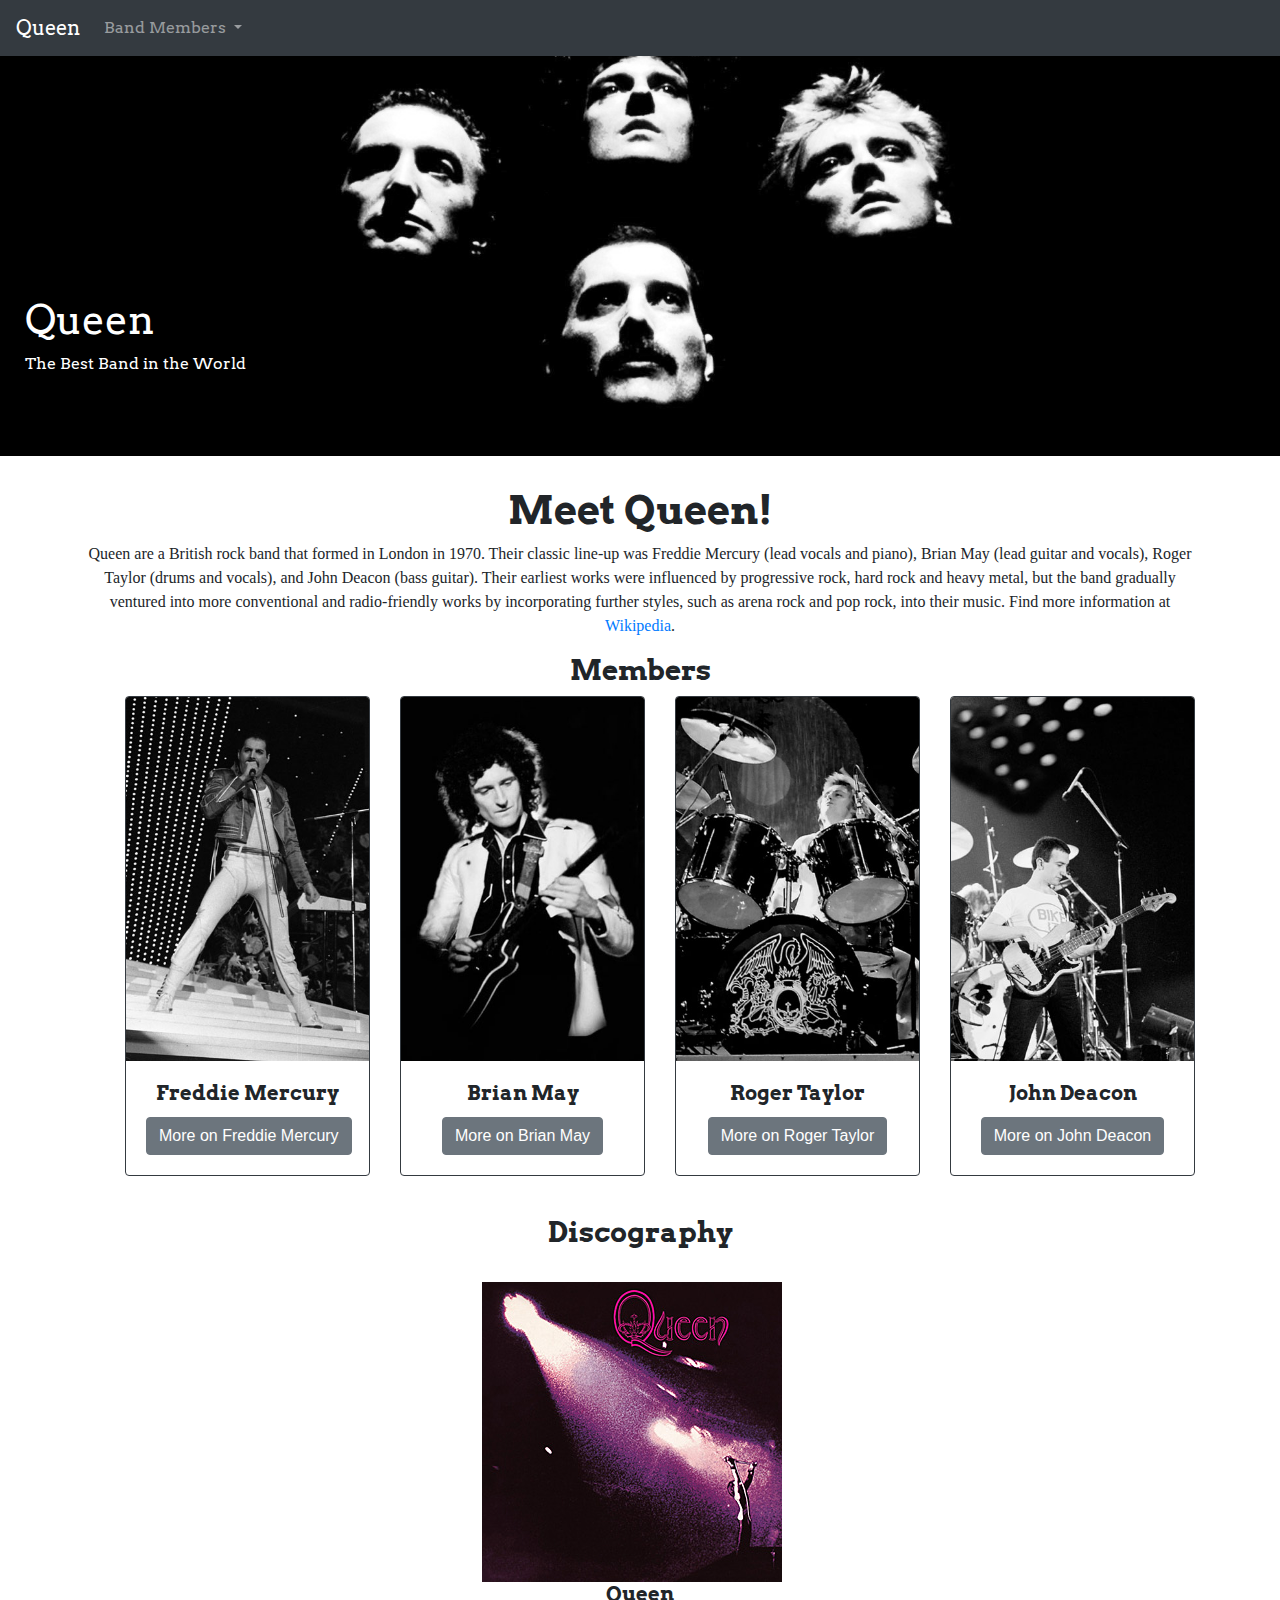
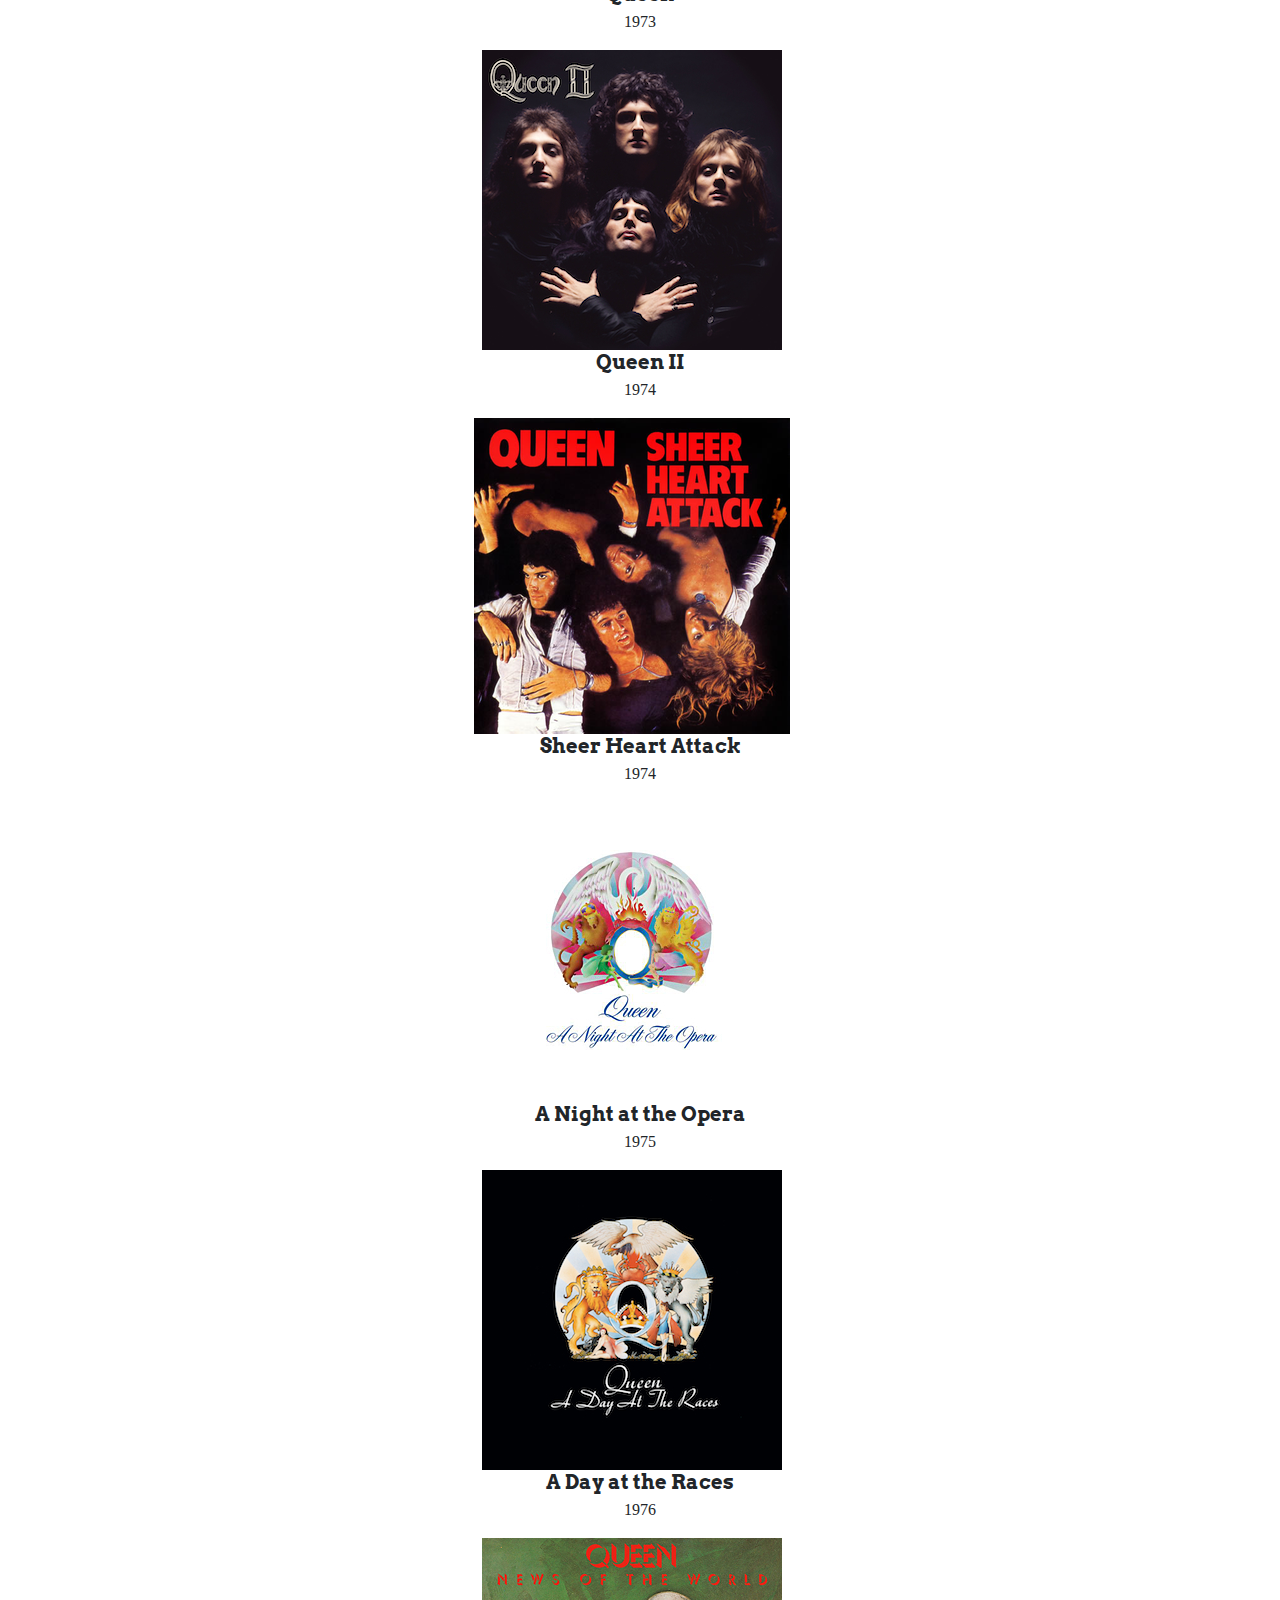
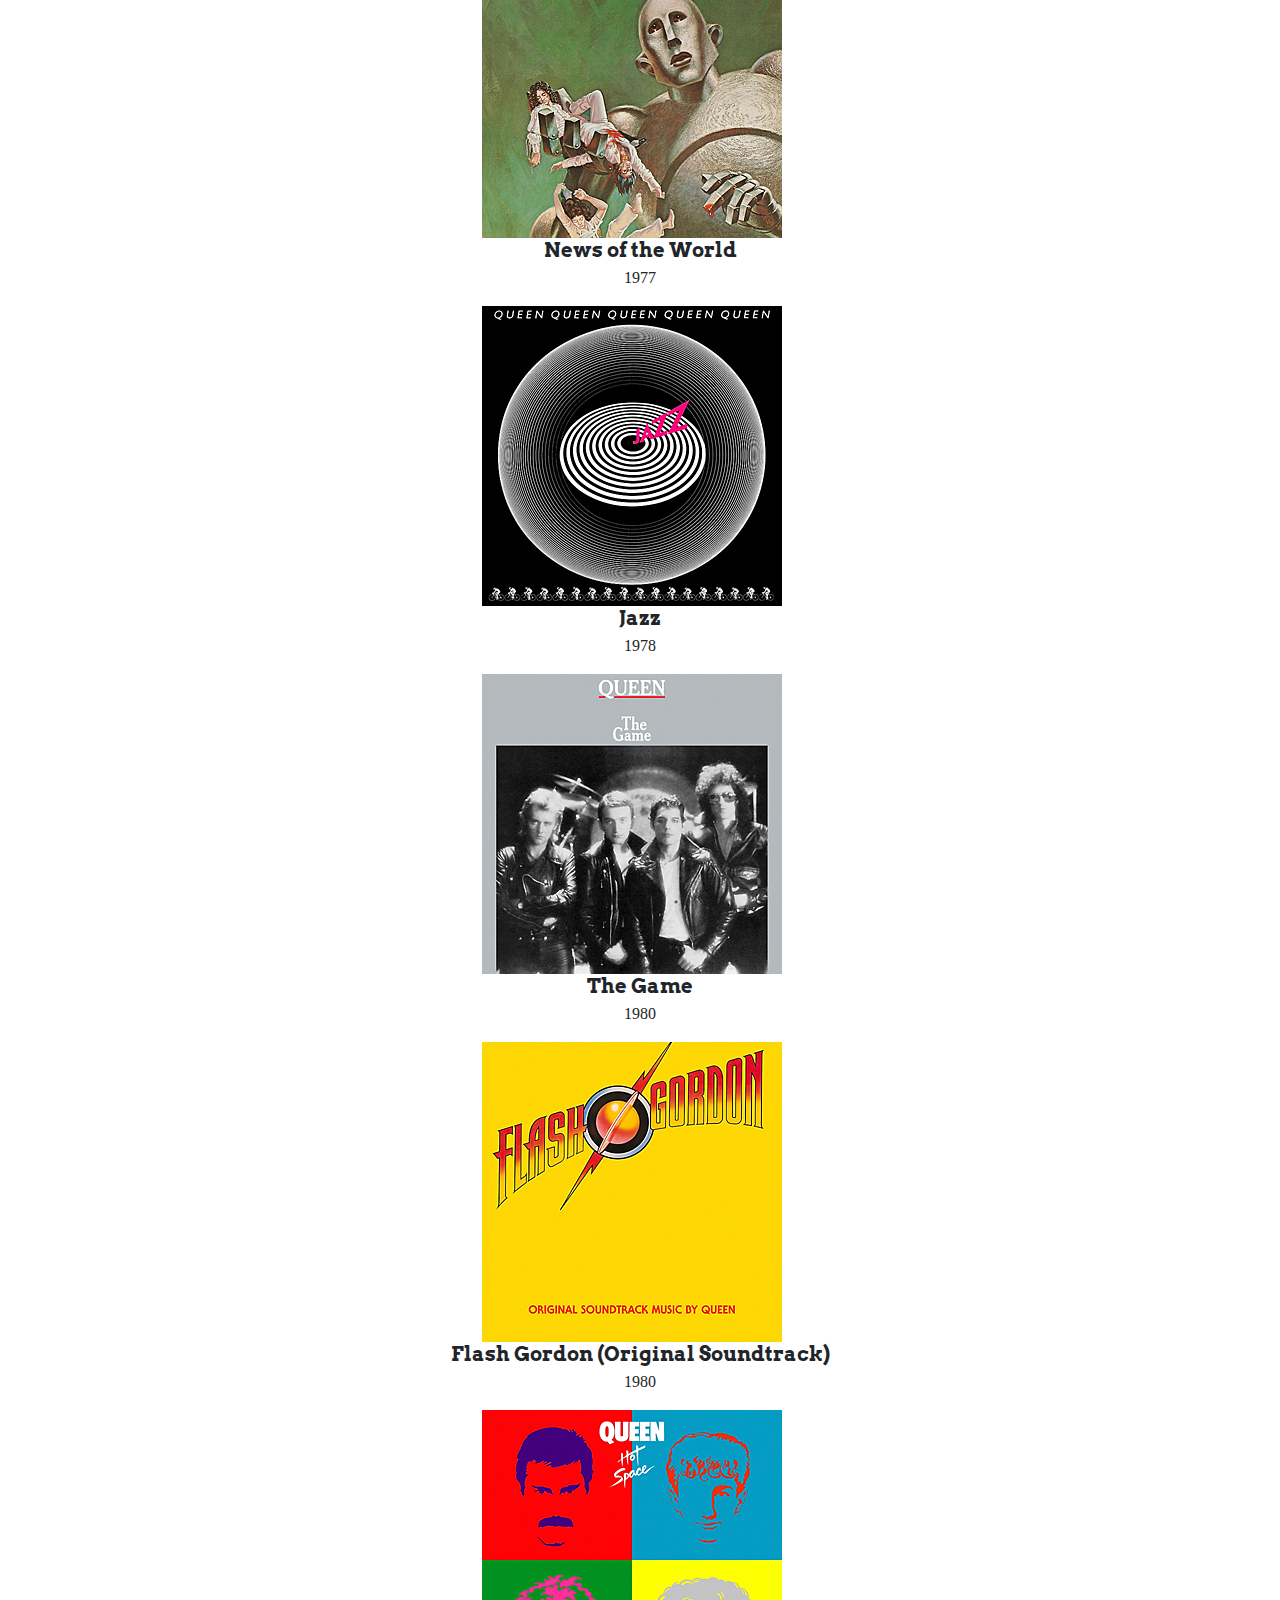
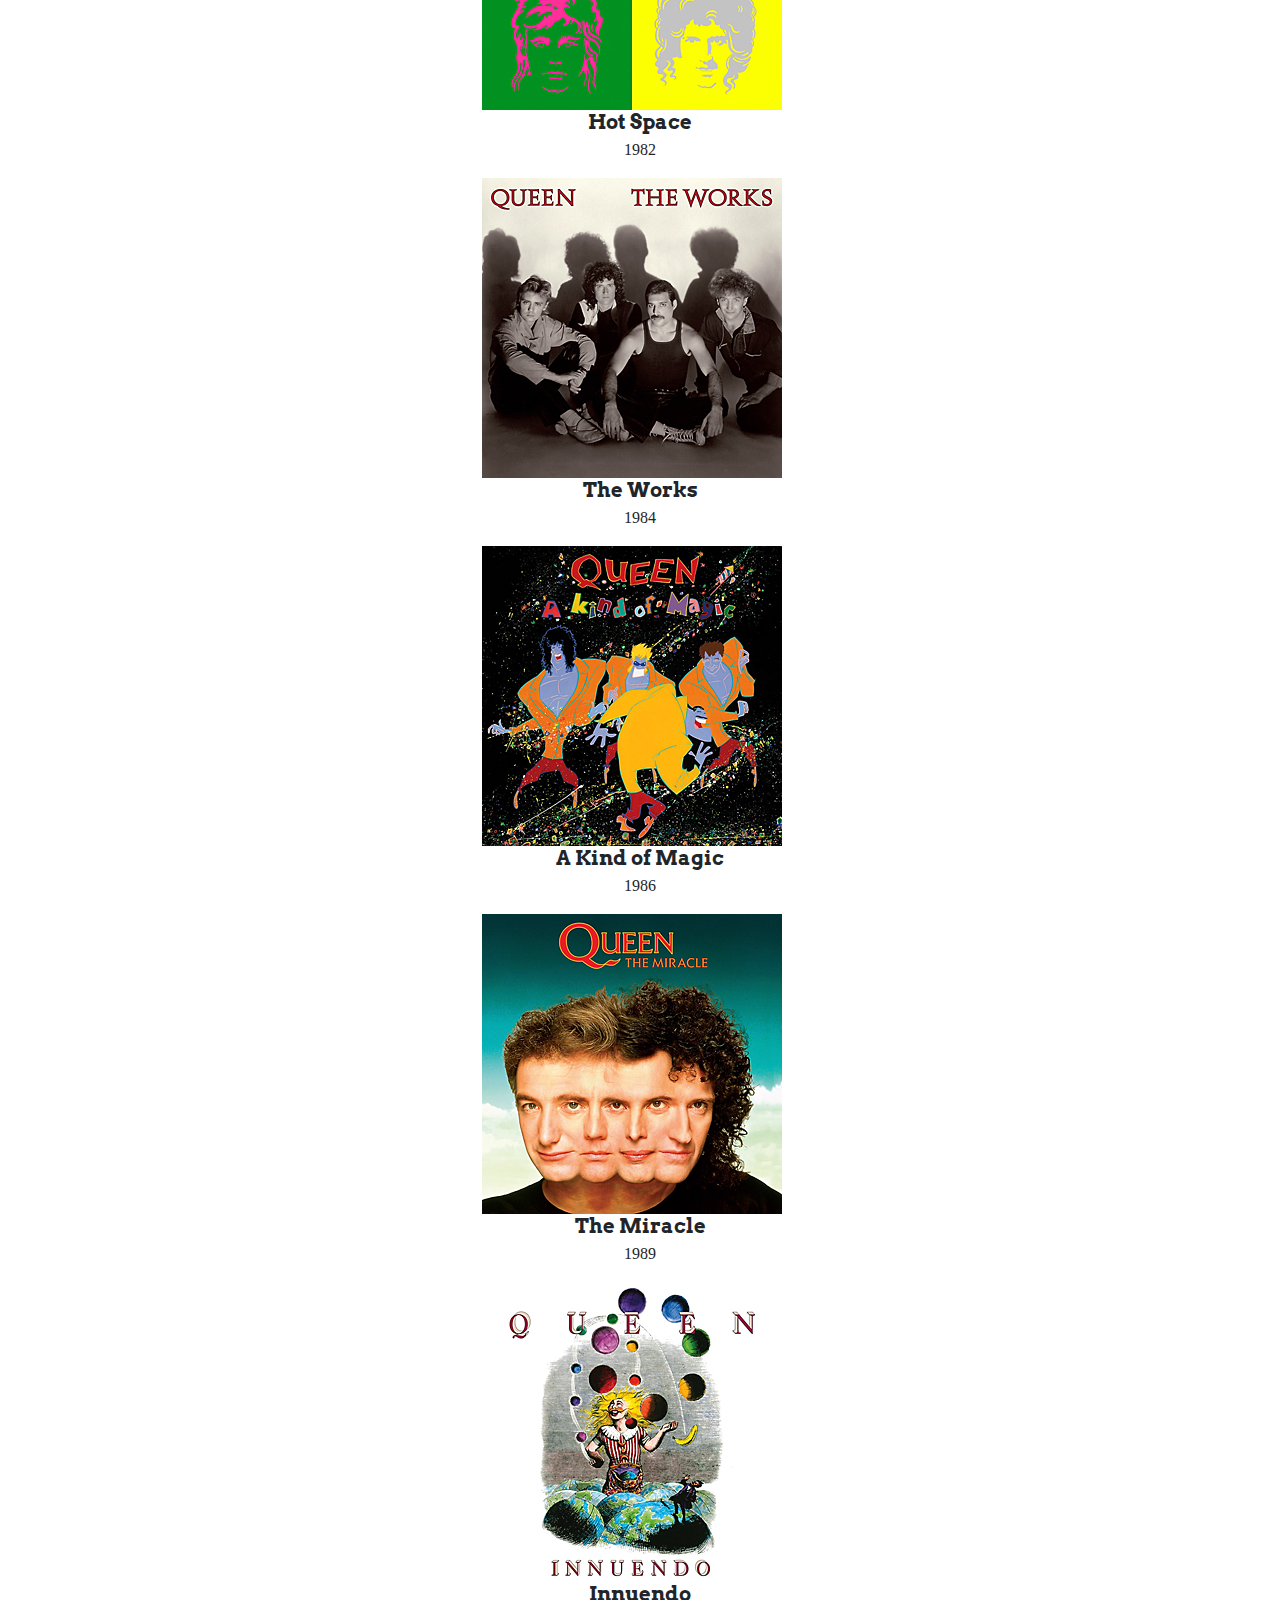
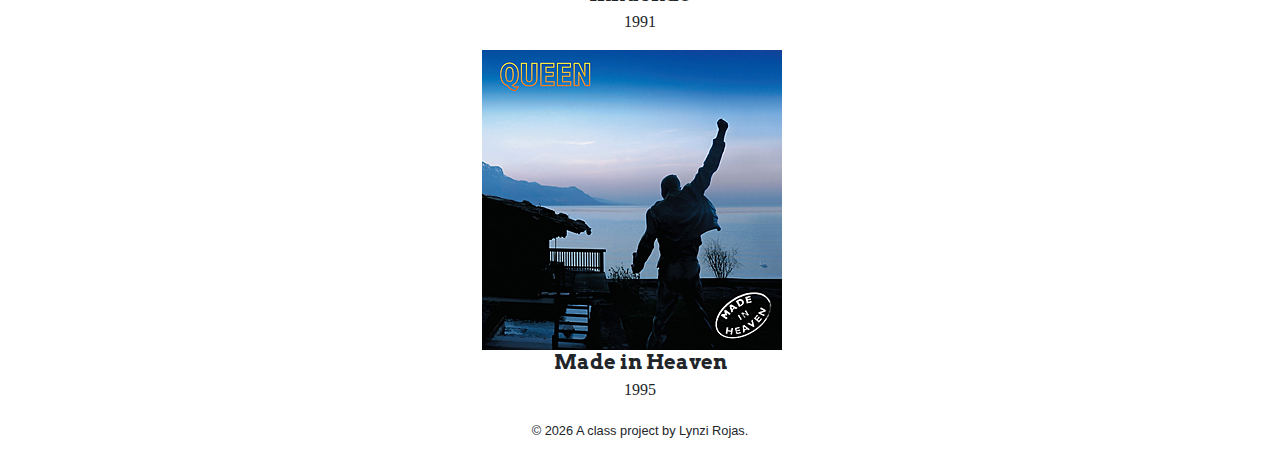
==== commit 73aa3fc5: "css changes" ====
--- a/docs/index.html
+++ b/docs/index.html
@@ -8,6 +8,7 @@
   <meta http-equiv="X-UA-Compatible" content="IE=edge" />
   <meta name="viewport" content="width=device-width, initial-scale=1, maximum-scale=1">
   <link rel="stylesheet" href="css/main.css">
+  <link href="https://fonts.googleapis.com/css?family=Arvo" rel="stylesheet">
 </head>
 <body>
   <nav class="navbar navbar-expand-lg navbar-dark bg-dark">
@@ -43,7 +44,7 @@
 <div class="container text-center">
   <div class="row">
     <div class="col">
-      <h1>Meet Queen!</h1>
+      <h1 class="title">Meet Queen!</h1>
     </div>
   </div>
   <div class="row">
@@ -58,7 +59,7 @@
           <img class="card-img-top" src="assets/img/members/freddie-mercury-bw.jpg" alt="Freddie Mercury">
         <div class="card-body text-center">
         <h5 class="card-title">Freddie Mercury</h5>
-          <a href="freddie-mercury.html" class="btn btn-primary">More on Freddie Mercury</a>
+          <a href="freddie-mercury.html" class="btn btn-secondary">More on Freddie Mercury</a>
         </div>
         </div>
           
@@ -66,7 +67,7 @@
           <img class="card-img-top" src="assets/img/members/brian-may-bw.jpg" alt="Brian May">
         <div class="card-body text-center">
         <h5 class="card-title">Brian May</h5>
-          <a href="brian-may.html" class="btn btn-primary">More on Brian May</a>
+          <a href="brian-may.html" class="btn btn-secondary">More on Brian May</a>
         </div>
         </div>
           
@@ -74,7 +75,7 @@
           <img class="card-img-top" src="assets/img/members/roger-taylor-bw.jpg" alt="Roger Taylor">
         <div class="card-body text-center">
         <h5 class="card-title">Roger Taylor</h5>
-          <a href="roger-taylor.html" class="btn btn-primary">More on Roger Taylor</a>
+          <a href="roger-taylor.html" class="btn btn-secondary">More on Roger Taylor</a>
         </div>
         </div>
           
@@ -82,135 +83,136 @@
           <img class="card-img-top" src="assets/img/members/john-deacon-bw.jpg" alt="John Deacon">
         <div class="card-body text-center">
         <h5 class="card-title">John Deacon</h5>
-          <a href="john-deacon.html" class="btn btn-primary">More on John Deacon</a>
+          <a href="john-deacon.html" class="btn btn-secondary">More on John Deacon</a>
         </div>
         </div>
           
       </ul>
-      <h3 class="title">Discography</h3>
-        <ul class="list text-center" style="width: 15rem;">
-        
-          <li class="media border-dark mb-4">
-            <img class="mr-3" src="assets/img/discs/Queen_Queen.png" alt="Queen">
-          <div class="media-body">
-            <h5 class="mt-0 mb-1">Queen</h5>
-              <p>1973</p>
-          </div>
-          </li>
-        
-          <li class="media border-dark mb-4">
-            <img class="mr-3" src="assets/img/discs/Queen_Queen_II.jpg" alt="Queen II">
-          <div class="media-body">
-            <h5 class="mt-0 mb-1">Queen II</h5>
-              <p>1974</p>
-          </div>
-          </li>
-        
-          <li class="media border-dark mb-4">
-            <img class="mr-3" src="assets/img/discs/Queen_Sheer_Heart_Attack.png" alt="Sheer Heart Attack">
-          <div class="media-body">
-            <h5 class="mt-0 mb-1">Sheer Heart Attack</h5>
-              <p>1974</p>
-          </div>
-          </li>
-        
-          <li class="media border-dark mb-4">
-            <img class="mr-3" src="assets/img/discs/Queen_A_Night_At_The_Opera.png" alt="A Night at the Opera">
-          <div class="media-body">
-            <h5 class="mt-0 mb-1">A Night at the Opera</h5>
-              <p>1975</p>
-          </div>
-          </li>
-        
-          <li class="media border-dark mb-4">
-            <img class="mr-3" src="assets/img/discs/Queen_A_Day_at_the_Races.jpg" alt="A Day at the Races">
-          <div class="media-body">
-            <h5 class="mt-0 mb-1">A Day at the Races</h5>
-              <p>1976</p>
-          </div>
-          </li>
-        
-          <li class="media border-dark mb-4">
-            <img class="mr-3" src="assets/img/discs/Queen_News_Of_The_World.png" alt="News of the World">
-          <div class="media-body">
-            <h5 class="mt-0 mb-1">News of the World</h5>
-              <p>1977</p>
-          </div>
-          </li>
-        
-          <li class="media border-dark mb-4">
-            <img class="mr-3" src="assets/img/discs/Queen_Jazz.png" alt="Jazz">
-          <div class="media-body">
-            <h5 class="mt-0 mb-1">Jazz</h5>
-              <p>1978</p>
-          </div>
-          </li>
-        
-          <li class="media border-dark mb-4">
-            <img class="mr-3" src="assets/img/discs/Queen_The_Game.png" alt="The Game">
-          <div class="media-body">
-            <h5 class="mt-0 mb-1">The Game</h5>
-              <p>1980</p>
-          </div>
-          </li>
-        
-          <li class="media border-dark mb-4">
-            <img class="mr-3" src="assets/img/discs/Queen_Flash_Gordon.png" alt="Flash Gordon (Original Soundtrack)">
-          <div class="media-body">
-            <h5 class="mt-0 mb-1">Flash Gordon (Original Soundtrack)</h5>
-              <p>1980</p>
-          </div>
-          </li>
-        
-          <li class="media border-dark mb-4">
-            <img class="mr-3" src="assets/img/discs/Queen_Hot_Space.png" alt="Hot Space">
-          <div class="media-body">
-            <h5 class="mt-0 mb-1">Hot Space</h5>
-              <p>1982</p>
-          </div>
-          </li>
-        
-          <li class="media border-dark mb-4">
-            <img class="mr-3" src="assets/img/discs/Queen_The_Works.png" alt="The Works">
-          <div class="media-body">
-            <h5 class="mt-0 mb-1">The Works</h5>
-              <p>1984</p>
-          </div>
-          </li>
-        
-          <li class="media border-dark mb-4">
-            <img class="mr-3" src="assets/img/discs/Queen_A_Kind_Of_Magic.png" alt="A Kind of Magic">
-          <div class="media-body">
-            <h5 class="mt-0 mb-1">A Kind of Magic</h5>
-              <p>1986</p>
-          </div>
-          </li>
-        
-          <li class="media border-dark mb-4">
-            <img class="mr-3" src="assets/img/discs/Queen_The_Miracle.png" alt="The Miracle">
-          <div class="media-body">
-            <h5 class="mt-0 mb-1">The Miracle</h5>
-              <p>1989</p>
-          </div>
-          </li>
-        
-          <li class="media border-dark mb-4">
-            <img class="mr-3" src="assets/img/discs/Queen_Innuendo.png" alt="Innuendo">
-          <div class="media-body">
-            <h5 class="mt-0 mb-1">Innuendo</h5>
-              <p>1991</p>
-          </div>
-          </li>
-        
-          <li class="media border-dark mb-4">
-            <img class="mr-3" src="assets/img/discs/Queen_Made_in_Heaven.jpg" alt="Made in Heaven">
-          <div class="media-body">
-            <h5 class="mt-0 mb-1">Made in Heaven</h5>
-              <p>1995</p>
-          </div>
-          </li>
-        
-        </ul>
+    <h3 class="title">Discography</h3>
+    <br>
+      <ul class="list-unstyled d-lg-inline" style="width: 15rem;">
+      
+        <li class="media border-dark mb-4 d-lg-inline">
+          <img class="mr-3" src="assets/img/discs/Queen_Queen.png" alt="Queen">
+        <div class="media-body">
+          <h5 class="mt-0 mb-1">Queen</h5>
+            <p>1973</p>
+        </div>
+        </li>
+      
+        <li class="media border-dark mb-4 d-lg-inline">
+          <img class="mr-3" src="assets/img/discs/Queen_Queen_II.jpg" alt="Queen II">
+        <div class="media-body">
+          <h5 class="mt-0 mb-1">Queen II</h5>
+            <p>1974</p>
+        </div>
+        </li>
+      
+        <li class="media border-dark mb-4 d-lg-inline">
+          <img class="mr-3" src="assets/img/discs/Queen_Sheer_Heart_Attack.png" alt="Sheer Heart Attack">
+        <div class="media-body">
+          <h5 class="mt-0 mb-1">Sheer Heart Attack</h5>
+            <p>1974</p>
+        </div>
+        </li>
+      
+        <li class="media border-dark mb-4 d-lg-inline">
+          <img class="mr-3" src="assets/img/discs/Queen_A_Night_At_The_Opera.png" alt="A Night at the Opera">
+        <div class="media-body">
+          <h5 class="mt-0 mb-1">A Night at the Opera</h5>
+            <p>1975</p>
+        </div>
+        </li>
+      
+        <li class="media border-dark mb-4 d-lg-inline">
+          <img class="mr-3" src="assets/img/discs/Queen_A_Day_at_the_Races.jpg" alt="A Day at the Races">
+        <div class="media-body">
+          <h5 class="mt-0 mb-1">A Day at the Races</h5>
+            <p>1976</p>
+        </div>
+        </li>
+      
+        <li class="media border-dark mb-4 d-lg-inline">
+          <img class="mr-3" src="assets/img/discs/Queen_News_Of_The_World.png" alt="News of the World">
+        <div class="media-body">
+          <h5 class="mt-0 mb-1">News of the World</h5>
+            <p>1977</p>
+        </div>
+        </li>
+      
+        <li class="media border-dark mb-4 d-lg-inline">
+          <img class="mr-3" src="assets/img/discs/Queen_Jazz.png" alt="Jazz">
+        <div class="media-body">
+          <h5 class="mt-0 mb-1">Jazz</h5>
+            <p>1978</p>
+        </div>
+        </li>
+      
+        <li class="media border-dark mb-4 d-lg-inline">
+          <img class="mr-3" src="assets/img/discs/Queen_The_Game.png" alt="The Game">
+        <div class="media-body">
+          <h5 class="mt-0 mb-1">The Game</h5>
+            <p>1980</p>
+        </div>
+        </li>
+      
+        <li class="media border-dark mb-4 d-lg-inline">
+          <img class="mr-3" src="assets/img/discs/Queen_Flash_Gordon.png" alt="Flash Gordon (Original Soundtrack)">
+        <div class="media-body">
+          <h5 class="mt-0 mb-1">Flash Gordon (Original Soundtrack)</h5>
+            <p>1980</p>
+        </div>
+        </li>
+      
+        <li class="media border-dark mb-4 d-lg-inline">
+          <img class="mr-3" src="assets/img/discs/Queen_Hot_Space.png" alt="Hot Space">
+        <div class="media-body">
+          <h5 class="mt-0 mb-1">Hot Space</h5>
+            <p>1982</p>
+        </div>
+        </li>
+      
+        <li class="media border-dark mb-4 d-lg-inline">
+          <img class="mr-3" src="assets/img/discs/Queen_The_Works.png" alt="The Works">
+        <div class="media-body">
+          <h5 class="mt-0 mb-1">The Works</h5>
+            <p>1984</p>
+        </div>
+        </li>
+      
+        <li class="media border-dark mb-4 d-lg-inline">
+          <img class="mr-3" src="assets/img/discs/Queen_A_Kind_Of_Magic.png" alt="A Kind of Magic">
+        <div class="media-body">
+          <h5 class="mt-0 mb-1">A Kind of Magic</h5>
+            <p>1986</p>
+        </div>
+        </li>
+      
+        <li class="media border-dark mb-4 d-lg-inline">
+          <img class="mr-3" src="assets/img/discs/Queen_The_Miracle.png" alt="The Miracle">
+        <div class="media-body">
+          <h5 class="mt-0 mb-1">The Miracle</h5>
+            <p>1989</p>
+        </div>
+        </li>
+      
+        <li class="media border-dark mb-4 d-lg-inline">
+          <img class="mr-3" src="assets/img/discs/Queen_Innuendo.png" alt="Innuendo">
+        <div class="media-body">
+          <h5 class="mt-0 mb-1">Innuendo</h5>
+            <p>1991</p>
+        </div>
+        </li>
+      
+        <li class="media border-dark mb-4 d-lg-inline">
+          <img class="mr-3" src="assets/img/discs/Queen_Made_in_Heaven.jpg" alt="Made in Heaven">
+        <div class="media-body">
+          <h5 class="mt-0 mb-1">Made in Heaven</h5>
+            <p>1995</p>
+        </div>
+        </li>
+      
+      </ul>
     </div>
   </div>
 </div>
--- a/docs/css/main.css
+++ b/docs/css/main.css
@@ -3,5 +3,5 @@
  * Copyright 2011-2018 The Bootstrap Authors
  * Copyright 2011-2018 Twitter, Inc.
  * Licensed under MIT (https://github.com/twbs/bootstrap/blob/master/LICENSE)
- */:root{--blue:#007bff;--indigo:#6610f2;--purple:#6f42c1;--pink:#e83e8c;--red:#dc3545;--orange:#fd7e14;--yellow:#ffc107;--green:#28a745;--teal:#20c997;--cyan:#17a2b8;--white:#fff;--gray:#6c757d;--gray-dark:#343a40;--primary:#007bff;--secondary:#6c757d;--success:#28a745;--info:#17a2b8;--warning:#ffc107;--danger:#dc3545;--light:#f8f9fa;--dark:#343a40;--breakpoint-xs:0;--breakpoint-sm:576px;--breakpoint-md:768px;--breakpoint-lg:992px;--breakpoint-xl:1200px;--font-family-sans-serif:-apple-system,BlinkMacSystemFont,"Segoe UI",Roboto,"Helvetica Neue",Arial,sans-serif,"Apple Color Emoji","Segoe UI Emoji","Segoe UI Symbol","Noto Color Emoji";--font-family-monospace:SFMono-Regular,Menlo,Monaco,Consolas,"Liberation Mono","Courier New",monospace}*,:after,:before{box-sizing:border-box}html{font-family:sans-serif;line-height:1.15;-webkit-text-size-adjust:100%;-ms-text-size-adjust:100%;-ms-overflow-style:scrollbar;-webkit-tap-highlight-color:rgba(0,0,0,0)}@-ms-viewport{width:device-width}article,aside,figcaption,figure,footer,header,hgroup,main,nav,section{display:block}body{margin:0;font-family:-apple-system,BlinkMacSystemFont,Segoe UI,Roboto,Helvetica Neue,Arial,sans-serif;font-size:1rem;font-weight:400;line-height:1.5;color:#212529;text-align:left;background-color:#fff}[tabindex="-1"]:focus{outline:0!important}hr{box-sizing:content-box;height:0;overflow:visible}h1,h2,h3,h4,h5,h6{margin-top:0;margin-bottom:.5rem}p{margin-top:0;margin-bottom:1rem}abbr[data-original-title],abbr[title]{text-decoration:underline;-webkit-text-decoration:underline dotted;-moz-text-decoration:underline dotted;text-decoration:underline dotted;cursor:help;border-bottom:0}address{font-style:normal;line-height:inherit}address,dl,ol,ul{margin-bottom:1rem}dl,ol,ul{margin-top:0}ol ol,ol ul,ul ol,ul ul{margin-bottom:0}dt{font-weight:700}dd{margin-bottom:.5rem;margin-left:0}blockquote{margin:0 0 1rem}dfn{font-style:italic}b,strong{font-weight:bolder}small{font-size:80%}sub,sup{position:relative;font-size:75%;line-height:0;vertical-align:baseline}sub{bottom:-.25em}sup{top:-.5em}a{color:#007bff;text-decoration:none;background-color:transparent;-webkit-text-decoration-skip:objects}a:hover{color:#0056b3;text-decoration:underline}a:not([href]):not([tabindex]),a:not([href]):not([tabindex]):focus,a:not([href]):not([tabindex]):hover{color:inherit;text-decoration:none}a:not([href]):not([tabindex]):focus{outline:0}code,kbd,pre,samp{font-family:SFMono-Regular,Menlo,Monaco,Consolas,Liberation Mono,Courier New,monospace;font-size:1em}pre{margin-top:0;margin-bottom:1rem;overflow:auto;-ms-overflow-style:scrollbar}figure{margin:0 0 1rem}img{border-style:none}img,svg{vertical-align:middle}svg{overflow:hidden}table{border-collapse:collapse}caption{padding-top:.75rem;padding-bottom:.75rem;color:#6c757d;text-align:left;caption-side:bottom}th{text-align:inherit}label{display:inline-block;margin-bottom:.5rem}button{border-radius:0}button:focus{outline:1px dotted;outline:5px auto -webkit-focus-ring-color}button,input,optgroup,select,textarea{margin:0;font-family:inherit;font-size:inherit;line-height:inherit}button,input{overflow:visible}button,select{text-transform:none}[type=reset],[type=submit],button,html [type=button]{-webkit-appearance:button}[type=button]::-moz-focus-inner,[type=reset]::-moz-focus-inner,[type=submit]::-moz-focus-inner,button::-moz-focus-inner{padding:0;border-style:none}input[type=checkbox],input[type=radio]{box-sizing:border-box;padding:0}input[type=date],input[type=datetime-local],input[type=month],input[type=time]{-webkit-appearance:listbox}textarea{overflow:auto;resize:vertical}fieldset{min-width:0;padding:0;margin:0;border:0}legend{display:block;width:100%;max-width:100%;padding:0;margin-bottom:.5rem;font-size:1.5rem;line-height:inherit;color:inherit;white-space:normal}progress{vertical-align:baseline}[type=number]::-webkit-inner-spin-button,[type=number]::-webkit-outer-spin-button{height:auto}[type=search]{outline-offset:-2px;-webkit-appearance:none}[type=search]::-webkit-search-cancel-button,[type=search]::-webkit-search-decoration{-webkit-appearance:none}::-webkit-file-upload-button{font:inherit;-webkit-appearance:button}output{display:inline-block}summary{display:list-item;cursor:pointer}template{display:none}[hidden]{display:none!important}.h1,.h2,.h3,.h4,.h5,.h6,h1,h2,h3,h4,h5,h6{margin-bottom:.5rem;font-family:inherit;font-weight:500;line-height:1.2;color:inherit}.h1,h1{font-size:2.5rem}.h2,h2{font-size:2rem}.h3,h3{font-size:1.75rem}.h4,h4{font-size:1.5rem}.h5,h5{font-size:1.25rem}.h6,h6{font-size:1rem}.lead{font-size:1.25rem;font-weight:300}.display-1{font-size:6rem}.display-1,.display-2{font-weight:300;line-height:1.2}.display-2{font-size:5.5rem}.display-3{font-size:4.5rem}.display-3,.display-4{font-weight:300;line-height:1.2}.display-4{font-size:3.5rem}hr{margin-top:1rem;margin-bottom:1rem;border:0;border-top:1px solid rgba(0,0,0,.1)}.small,small{font-size:80%;font-weight:400}.mark,mark{padding:.2em;background-color:#fcf8e3}.list-inline,.list-unstyled{padding-left:0;list-style:none}.list-inline-item{display:inline-block}.list-inline-item:not(:last-child){margin-right:.5rem}.initialism{font-size:90%;text-transform:uppercase}.blockquote{margin-bottom:1rem;font-size:1.25rem}.blockquote-footer{display:block;font-size:80%;color:#6c757d}.blockquote-footer:before{content:"\2014 \00A0"}.img-fluid,.img-thumbnail{max-width:100%;height:auto}.img-thumbnail{padding:.25rem;background-color:#fff;border:1px solid #dee2e6;border-radius:.25rem}.figure{display:inline-block}.figure-img{margin-bottom:.5rem;line-height:1}.figure-caption{font-size:90%;color:#6c757d}code{font-size:87.5%;color:#e83e8c;word-break:break-word}a>code{color:inherit}kbd{padding:.2rem .4rem;font-size:87.5%;color:#fff;background-color:#212529;border-radius:.2rem}kbd kbd{padding:0;font-size:100%;font-weight:700}pre{display:block;font-size:87.5%;color:#212529}pre code{font-size:inherit;color:inherit;word-break:normal}.pre-scrollable{max-height:340px;overflow-y:scroll}.container{width:100%;padding-right:15px;padding-left:15px;margin-right:auto;margin-left:auto}@media (min-width:576px){.container{max-width:540px}}@media (min-width:768px){.container{max-width:720px}}@media (min-width:992px){.container{max-width:960px}}@media (min-width:1200px){.container{max-width:1140px}}.container-fluid{width:100%;padding-right:15px;padding-left:15px;margin-right:auto;margin-left:auto}.row{display:-ms-flexbox;display:flex;-ms-flex-wrap:wrap;flex-wrap:wrap;margin-right:-15px;margin-left:-15px}.no-gutters{margin-right:0;margin-left:0}.no-gutters>.col,.no-gutters>[class*=col-]{padding-right:0;padding-left:0}.col,.col-1,.col-2,.col-3,.col-4,.col-5,.col-6,.col-7,.col-8,.col-9,.col-10,.col-11,.col-12,.col-auto,.col-lg,.col-lg-1,.col-lg-2,.col-lg-3,.col-lg-4,.col-lg-5,.col-lg-6,.col-lg-7,.col-lg-8,.col-lg-9,.col-lg-10,.col-lg-11,.col-lg-12,.col-lg-auto,.col-md,.col-md-1,.col-md-2,.col-md-3,.col-md-4,.col-md-5,.col-md-6,.col-md-7,.col-md-8,.col-md-9,.col-md-10,.col-md-11,.col-md-12,.col-md-auto,.col-sm,.col-sm-1,.col-sm-2,.col-sm-3,.col-sm-4,.col-sm-5,.col-sm-6,.col-sm-7,.col-sm-8,.col-sm-9,.col-sm-10,.col-sm-11,.col-sm-12,.col-sm-auto,.col-xl,.col-xl-1,.col-xl-2,.col-xl-3,.col-xl-4,.col-xl-5,.col-xl-6,.col-xl-7,.col-xl-8,.col-xl-9,.col-xl-10,.col-xl-11,.col-xl-12,.col-xl-auto{position:relative;width:100%;min-height:1px;padding-right:15px;padding-left:15px}.col{-ms-flex-preferred-size:0;flex-basis:0;-ms-flex-positive:1;flex-grow:1;max-width:100%}.col-auto{-ms-flex:0 0 auto;flex:0 0 auto;width:auto;max-width:none}.col-1{-ms-flex:0 0 8.33333%;flex:0 0 8.33333%;max-width:8.33333%}.col-2{-ms-flex:0 0 16.66667%;flex:0 0 16.66667%;max-width:16.66667%}.col-3{-ms-flex:0 0 25%;flex:0 0 25%;max-width:25%}.col-4{-ms-flex:0 0 33.33333%;flex:0 0 33.33333%;max-width:33.33333%}.col-5{-ms-flex:0 0 41.66667%;flex:0 0 41.66667%;max-width:41.66667%}.col-6{-ms-flex:0 0 50%;flex:0 0 50%;max-width:50%}.col-7{-ms-flex:0 0 58.33333%;flex:0 0 58.33333%;max-width:58.33333%}.col-8{-ms-flex:0 0 66.66667%;flex:0 0 66.66667%;max-width:66.66667%}.col-9{-ms-flex:0 0 75%;flex:0 0 75%;max-width:75%}.col-10{-ms-flex:0 0 83.33333%;flex:0 0 83.33333%;max-width:83.33333%}.col-11{-ms-flex:0 0 91.66667%;flex:0 0 91.66667%;max-width:91.66667%}.col-12{-ms-flex:0 0 100%;flex:0 0 100%;max-width:100%}.order-first{-ms-flex-order:-1;order:-1}.order-last{-ms-flex-order:13;order:13}.order-0{-ms-flex-order:0;order:0}.order-1{-ms-flex-order:1;order:1}.order-2{-ms-flex-order:2;order:2}.order-3{-ms-flex-order:3;order:3}.order-4{-ms-flex-order:4;order:4}.order-5{-ms-flex-order:5;order:5}.order-6{-ms-flex-order:6;order:6}.order-7{-ms-flex-order:7;order:7}.order-8{-ms-flex-order:8;order:8}.order-9{-ms-flex-order:9;order:9}.order-10{-ms-flex-order:10;order:10}.order-11{-ms-flex-order:11;order:11}.order-12{-ms-flex-order:12;order:12}.offset-1{margin-left:8.33333%}.offset-2{margin-left:16.66667%}.offset-3{margin-left:25%}.offset-4{margin-left:33.33333%}.offset-5{margin-left:41.66667%}.offset-6{margin-left:50%}.offset-7{margin-left:58.33333%}.offset-8{margin-left:66.66667%}.offset-9{margin-left:75%}.offset-10{margin-left:83.33333%}.offset-11{margin-left:91.66667%}@media (min-width:576px){.col-sm{-ms-flex-preferred-size:0;flex-basis:0;-ms-flex-positive:1;flex-grow:1;max-width:100%}.col-sm-auto{-ms-flex:0 0 auto;flex:0 0 auto;width:auto;max-width:none}.col-sm-1{-ms-flex:0 0 8.33333%;flex:0 0 8.33333%;max-width:8.33333%}.col-sm-2{-ms-flex:0 0 16.66667%;flex:0 0 16.66667%;max-width:16.66667%}.col-sm-3{-ms-flex:0 0 25%;flex:0 0 25%;max-width:25%}.col-sm-4{-ms-flex:0 0 33.33333%;flex:0 0 33.33333%;max-width:33.33333%}.col-sm-5{-ms-flex:0 0 41.66667%;flex:0 0 41.66667%;max-width:41.66667%}.col-sm-6{-ms-flex:0 0 50%;flex:0 0 50%;max-width:50%}.col-sm-7{-ms-flex:0 0 58.33333%;flex:0 0 58.33333%;max-width:58.33333%}.col-sm-8{-ms-flex:0 0 66.66667%;flex:0 0 66.66667%;max-width:66.66667%}.col-sm-9{-ms-flex:0 0 75%;flex:0 0 75%;max-width:75%}.col-sm-10{-ms-flex:0 0 83.33333%;flex:0 0 83.33333%;max-width:83.33333%}.col-sm-11{-ms-flex:0 0 91.66667%;flex:0 0 91.66667%;max-width:91.66667%}.col-sm-12{-ms-flex:0 0 100%;flex:0 0 100%;max-width:100%}.order-sm-first{-ms-flex-order:-1;order:-1}.order-sm-last{-ms-flex-order:13;order:13}.order-sm-0{-ms-flex-order:0;order:0}.order-sm-1{-ms-flex-order:1;order:1}.order-sm-2{-ms-flex-order:2;order:2}.order-sm-3{-ms-flex-order:3;order:3}.order-sm-4{-ms-flex-order:4;order:4}.order-sm-5{-ms-flex-order:5;order:5}.order-sm-6{-ms-flex-order:6;order:6}.order-sm-7{-ms-flex-order:7;order:7}.order-sm-8{-ms-flex-order:8;order:8}.order-sm-9{-ms-flex-order:9;order:9}.order-sm-10{-ms-flex-order:10;order:10}.order-sm-11{-ms-flex-order:11;order:11}.order-sm-12{-ms-flex-order:12;order:12}.offset-sm-0{margin-left:0}.offset-sm-1{margin-left:8.33333%}.offset-sm-2{margin-left:16.66667%}.offset-sm-3{margin-left:25%}.offset-sm-4{margin-left:33.33333%}.offset-sm-5{margin-left:41.66667%}.offset-sm-6{margin-left:50%}.offset-sm-7{margin-left:58.33333%}.offset-sm-8{margin-left:66.66667%}.offset-sm-9{margin-left:75%}.offset-sm-10{margin-left:83.33333%}.offset-sm-11{margin-left:91.66667%}}@media (min-width:768px){.col-md{-ms-flex-preferred-size:0;flex-basis:0;-ms-flex-positive:1;flex-grow:1;max-width:100%}.col-md-auto{-ms-flex:0 0 auto;flex:0 0 auto;width:auto;max-width:none}.col-md-1{-ms-flex:0 0 8.33333%;flex:0 0 8.33333%;max-width:8.33333%}.col-md-2{-ms-flex:0 0 16.66667%;flex:0 0 16.66667%;max-width:16.66667%}.col-md-3{-ms-flex:0 0 25%;flex:0 0 25%;max-width:25%}.col-md-4{-ms-flex:0 0 33.33333%;flex:0 0 33.33333%;max-width:33.33333%}.col-md-5{-ms-flex:0 0 41.66667%;flex:0 0 41.66667%;max-width:41.66667%}.col-md-6{-ms-flex:0 0 50%;flex:0 0 50%;max-width:50%}.col-md-7{-ms-flex:0 0 58.33333%;flex:0 0 58.33333%;max-width:58.33333%}.col-md-8{-ms-flex:0 0 66.66667%;flex:0 0 66.66667%;max-width:66.66667%}.col-md-9{-ms-flex:0 0 75%;flex:0 0 75%;max-width:75%}.col-md-10{-ms-flex:0 0 83.33333%;flex:0 0 83.33333%;max-width:83.33333%}.col-md-11{-ms-flex:0 0 91.66667%;flex:0 0 91.66667%;max-width:91.66667%}.col-md-12{-ms-flex:0 0 100%;flex:0 0 100%;max-width:100%}.order-md-first{-ms-flex-order:-1;order:-1}.order-md-last{-ms-flex-order:13;order:13}.order-md-0{-ms-flex-order:0;order:0}.order-md-1{-ms-flex-order:1;order:1}.order-md-2{-ms-flex-order:2;order:2}.order-md-3{-ms-flex-order:3;order:3}.order-md-4{-ms-flex-order:4;order:4}.order-md-5{-ms-flex-order:5;order:5}.order-md-6{-ms-flex-order:6;order:6}.order-md-7{-ms-flex-order:7;order:7}.order-md-8{-ms-flex-order:8;order:8}.order-md-9{-ms-flex-order:9;order:9}.order-md-10{-ms-flex-order:10;order:10}.order-md-11{-ms-flex-order:11;order:11}.order-md-12{-ms-flex-order:12;order:12}.offset-md-0{margin-left:0}.offset-md-1{margin-left:8.33333%}.offset-md-2{margin-left:16.66667%}.offset-md-3{margin-left:25%}.offset-md-4{margin-left:33.33333%}.offset-md-5{margin-left:41.66667%}.offset-md-6{margin-left:50%}.offset-md-7{margin-left:58.33333%}.offset-md-8{margin-left:66.66667%}.offset-md-9{margin-left:75%}.offset-md-10{margin-left:83.33333%}.offset-md-11{margin-left:91.66667%}}@media (min-width:992px){.col-lg{-ms-flex-preferred-size:0;flex-basis:0;-ms-flex-positive:1;flex-grow:1;max-width:100%}.col-lg-auto{-ms-flex:0 0 auto;flex:0 0 auto;width:auto;max-width:none}.col-lg-1{-ms-flex:0 0 8.33333%;flex:0 0 8.33333%;max-width:8.33333%}.col-lg-2{-ms-flex:0 0 16.66667%;flex:0 0 16.66667%;max-width:16.66667%}.col-lg-3{-ms-flex:0 0 25%;flex:0 0 25%;max-width:25%}.col-lg-4{-ms-flex:0 0 33.33333%;flex:0 0 33.33333%;max-width:33.33333%}.col-lg-5{-ms-flex:0 0 41.66667%;flex:0 0 41.66667%;max-width:41.66667%}.col-lg-6{-ms-flex:0 0 50%;flex:0 0 50%;max-width:50%}.col-lg-7{-ms-flex:0 0 58.33333%;flex:0 0 58.33333%;max-width:58.33333%}.col-lg-8{-ms-flex:0 0 66.66667%;flex:0 0 66.66667%;max-width:66.66667%}.col-lg-9{-ms-flex:0 0 75%;flex:0 0 75%;max-width:75%}.col-lg-10{-ms-flex:0 0 83.33333%;flex:0 0 83.33333%;max-width:83.33333%}.col-lg-11{-ms-flex:0 0 91.66667%;flex:0 0 91.66667%;max-width:91.66667%}.col-lg-12{-ms-flex:0 0 100%;flex:0 0 100%;max-width:100%}.order-lg-first{-ms-flex-order:-1;order:-1}.order-lg-last{-ms-flex-order:13;order:13}.order-lg-0{-ms-flex-order:0;order:0}.order-lg-1{-ms-flex-order:1;order:1}.order-lg-2{-ms-flex-order:2;order:2}.order-lg-3{-ms-flex-order:3;order:3}.order-lg-4{-ms-flex-order:4;order:4}.order-lg-5{-ms-flex-order:5;order:5}.order-lg-6{-ms-flex-order:6;order:6}.order-lg-7{-ms-flex-order:7;order:7}.order-lg-8{-ms-flex-order:8;order:8}.order-lg-9{-ms-flex-order:9;order:9}.order-lg-10{-ms-flex-order:10;order:10}.order-lg-11{-ms-flex-order:11;order:11}.order-lg-12{-ms-flex-order:12;order:12}.offset-lg-0{margin-left:0}.offset-lg-1{margin-left:8.33333%}.offset-lg-2{margin-left:16.66667%}.offset-lg-3{margin-left:25%}.offset-lg-4{margin-left:33.33333%}.offset-lg-5{margin-left:41.66667%}.offset-lg-6{margin-left:50%}.offset-lg-7{margin-left:58.33333%}.offset-lg-8{margin-left:66.66667%}.offset-lg-9{margin-left:75%}.offset-lg-10{margin-left:83.33333%}.offset-lg-11{margin-left:91.66667%}}@media (min-width:1200px){.col-xl{-ms-flex-preferred-size:0;flex-basis:0;-ms-flex-positive:1;flex-grow:1;max-width:100%}.col-xl-auto{-ms-flex:0 0 auto;flex:0 0 auto;width:auto;max-width:none}.col-xl-1{-ms-flex:0 0 8.33333%;flex:0 0 8.33333%;max-width:8.33333%}.col-xl-2{-ms-flex:0 0 16.66667%;flex:0 0 16.66667%;max-width:16.66667%}.col-xl-3{-ms-flex:0 0 25%;flex:0 0 25%;max-width:25%}.col-xl-4{-ms-flex:0 0 33.33333%;flex:0 0 33.33333%;max-width:33.33333%}.col-xl-5{-ms-flex:0 0 41.66667%;flex:0 0 41.66667%;max-width:41.66667%}.col-xl-6{-ms-flex:0 0 50%;flex:0 0 50%;max-width:50%}.col-xl-7{-ms-flex:0 0 58.33333%;flex:0 0 58.33333%;max-width:58.33333%}.col-xl-8{-ms-flex:0 0 66.66667%;flex:0 0 66.66667%;max-width:66.66667%}.col-xl-9{-ms-flex:0 0 75%;flex:0 0 75%;max-width:75%}.col-xl-10{-ms-flex:0 0 83.33333%;flex:0 0 83.33333%;max-width:83.33333%}.col-xl-11{-ms-flex:0 0 91.66667%;flex:0 0 91.66667%;max-width:91.66667%}.col-xl-12{-ms-flex:0 0 100%;flex:0 0 100%;max-width:100%}.order-xl-first{-ms-flex-order:-1;order:-1}.order-xl-last{-ms-flex-order:13;order:13}.order-xl-0{-ms-flex-order:0;order:0}.order-xl-1{-ms-flex-order:1;order:1}.order-xl-2{-ms-flex-order:2;order:2}.order-xl-3{-ms-flex-order:3;order:3}.order-xl-4{-ms-flex-order:4;order:4}.order-xl-5{-ms-flex-order:5;order:5}.order-xl-6{-ms-flex-order:6;order:6}.order-xl-7{-ms-flex-order:7;order:7}.order-xl-8{-ms-flex-order:8;order:8}.order-xl-9{-ms-flex-order:9;order:9}.order-xl-10{-ms-flex-order:10;order:10}.order-xl-11{-ms-flex-order:11;order:11}.order-xl-12{-ms-flex-order:12;order:12}.offset-xl-0{margin-left:0}.offset-xl-1{margin-left:8.33333%}.offset-xl-2{margin-left:16.66667%}.offset-xl-3{margin-left:25%}.offset-xl-4{margin-left:33.33333%}.offset-xl-5{margin-left:41.66667%}.offset-xl-6{margin-left:50%}.offset-xl-7{margin-left:58.33333%}.offset-xl-8{margin-left:66.66667%}.offset-xl-9{margin-left:75%}.offset-xl-10{margin-left:83.33333%}.offset-xl-11{margin-left:91.66667%}}.table{width:100%;margin-bottom:1rem;background-color:transparent}.table td,.table th{padding:.75rem;vertical-align:top;border-top:1px solid #dee2e6}.table thead th{vertical-align:bottom;border-bottom:2px solid #dee2e6}.table tbody+tbody{border-top:2px solid #dee2e6}.table .table{background-color:#fff}.table-sm td,.table-sm th{padding:.3rem}.table-bordered,.table-bordered td,.table-bordered th{border:1px solid #dee2e6}.table-bordered thead td,.table-bordered thead th{border-bottom-width:2px}.table-borderless tbody+tbody,.table-borderless td,.table-borderless th,.table-borderless thead th{border:0}.table-striped tbody tr:nth-of-type(odd){background-color:rgba(0,0,0,.05)}.table-hover tbody tr:hover{background-color:rgba(0,0,0,.075)}.table-primary,.table-primary>td,.table-primary>th{background-color:#b8daff}.table-hover .table-primary:hover,.table-hover .table-primary:hover>td,.table-hover .table-primary:hover>th{background-color:#9fcdff}.table-secondary,.table-secondary>td,.table-secondary>th{background-color:#d6d8db}.table-hover .table-secondary:hover,.table-hover .table-secondary:hover>td,.table-hover .table-secondary:hover>th{background-color:#c8cbcf}.table-success,.table-success>td,.table-success>th{background-color:#c3e6cb}.table-hover .table-success:hover,.table-hover .table-success:hover>td,.table-hover .table-success:hover>th{background-color:#b1dfbb}.table-info,.table-info>td,.table-info>th{background-color:#bee5eb}.table-hover .table-info:hover,.table-hover .table-info:hover>td,.table-hover .table-info:hover>th{background-color:#abdde5}.table-warning,.table-warning>td,.table-warning>th{background-color:#ffeeba}.table-hover .table-warning:hover,.table-hover .table-warning:hover>td,.table-hover .table-warning:hover>th{background-color:#ffe8a1}.table-danger,.table-danger>td,.table-danger>th{background-color:#f5c6cb}.table-hover .table-danger:hover,.table-hover .table-danger:hover>td,.table-hover .table-danger:hover>th{background-color:#f1b0b7}.table-light,.table-light>td,.table-light>th{background-color:#fdfdfe}.table-hover .table-light:hover,.table-hover .table-light:hover>td,.table-hover .table-light:hover>th{background-color:#ececf6}.table-dark,.table-dark>td,.table-dark>th{background-color:#c6c8ca}.table-hover .table-dark:hover,.table-hover .table-dark:hover>td,.table-hover .table-dark:hover>th{background-color:#b9bbbe}.table-active,.table-active>td,.table-active>th,.table-hover .table-active:hover,.table-hover .table-active:hover>td,.table-hover .table-active:hover>th{background-color:rgba(0,0,0,.075)}.table .thead-dark th{color:#fff;background-color:#212529;border-color:#32383e}.table .thead-light th{color:#495057;background-color:#e9ecef;border-color:#dee2e6}.table-dark{color:#fff;background-color:#212529}.table-dark td,.table-dark th,.table-dark thead th{border-color:#32383e}.table-dark.table-bordered{border:0}.table-dark.table-striped tbody tr:nth-of-type(odd){background-color:hsla(0,0%,100%,.05)}.table-dark.table-hover tbody tr:hover{background-color:hsla(0,0%,100%,.075)}@media (max-width:575.98px){.table-responsive-sm{display:block;width:100%;overflow-x:auto;-webkit-overflow-scrolling:touch;-ms-overflow-style:-ms-autohiding-scrollbar}.table-responsive-sm>.table-bordered{border:0}}@media (max-width:767.98px){.table-responsive-md{display:block;width:100%;overflow-x:auto;-webkit-overflow-scrolling:touch;-ms-overflow-style:-ms-autohiding-scrollbar}.table-responsive-md>.table-bordered{border:0}}@media (max-width:991.98px){.table-responsive-lg{display:block;width:100%;overflow-x:auto;-webkit-overflow-scrolling:touch;-ms-overflow-style:-ms-autohiding-scrollbar}.table-responsive-lg>.table-bordered{border:0}}@media (max-width:1199.98px){.table-responsive-xl{display:block;width:100%;overflow-x:auto;-webkit-overflow-scrolling:touch;-ms-overflow-style:-ms-autohiding-scrollbar}.table-responsive-xl>.table-bordered{border:0}}.table-responsive{display:block;width:100%;overflow-x:auto;-webkit-overflow-scrolling:touch;-ms-overflow-style:-ms-autohiding-scrollbar}.table-responsive>.table-bordered{border:0}.form-control{display:block;width:100%;height:calc(2.25rem + 2px);padding:.375rem .75rem;font-size:1rem;line-height:1.5;color:#495057;background-color:#fff;background-clip:padding-box;border:1px solid #ced4da;border-radius:.25rem;transition:border-color .15s ease-in-out,box-shadow .15s ease-in-out}@media screen and (prefers-reduced-motion:reduce){.form-control{transition:none}}.form-control::-ms-expand{background-color:transparent;border:0}.form-control:focus{color:#495057;background-color:#fff;border-color:#80bdff;outline:0;box-shadow:0 0 0 .2rem rgba(0,123,255,.25)}.form-control::-webkit-input-placeholder{color:#6c757d;opacity:1}.form-control::-moz-placeholder{color:#6c757d;opacity:1}.form-control:-ms-input-placeholder,.form-control::-ms-input-placeholder{color:#6c757d;opacity:1}.form-control::placeholder{color:#6c757d;opacity:1}.form-control:disabled,.form-control[readonly]{background-color:#e9ecef;opacity:1}select.form-control:focus::-ms-value{color:#495057;background-color:#fff}.form-control-file,.form-control-range{display:block;width:100%}.col-form-label{padding-top:calc(.375rem + 1px);padding-bottom:calc(.375rem + 1px);margin-bottom:0;font-size:inherit;line-height:1.5}.col-form-label-lg{padding-top:calc(.5rem + 1px);padding-bottom:calc(.5rem + 1px);font-size:1.25rem;line-height:1.5}.col-form-label-sm{padding-top:calc(.25rem + 1px);padding-bottom:calc(.25rem + 1px);font-size:.875rem;line-height:1.5}.form-control-plaintext{display:block;width:100%;padding-top:.375rem;padding-bottom:.375rem;margin-bottom:0;line-height:1.5;color:#212529;background-color:transparent;border:solid transparent;border-width:1px 0}.form-control-plaintext.form-control-lg,.form-control-plaintext.form-control-sm{padding-right:0;padding-left:0}.form-control-sm{height:calc(1.8125rem + 2px);padding:.25rem .5rem;font-size:.875rem;line-height:1.5;border-radius:.2rem}.form-control-lg{height:calc(2.875rem + 2px);padding:.5rem 1rem;font-size:1.25rem;line-height:1.5;border-radius:.3rem}select.form-control[multiple],select.form-control[size],textarea.form-control{height:auto}.form-group{margin-bottom:1rem}.form-text{display:block;margin-top:.25rem}.form-row{display:-ms-flexbox;display:flex;-ms-flex-wrap:wrap;flex-wrap:wrap;margin-right:-5px;margin-left:-5px}.form-row>.col,.form-row>[class*=col-]{padding-right:5px;padding-left:5px}.form-check{position:relative;display:block;padding-left:1.25rem}.form-check-input{position:absolute;margin-top:.3rem;margin-left:-1.25rem}.form-check-input:disabled~.form-check-label{color:#6c757d}.form-check-label{margin-bottom:0}.form-check-inline{display:-ms-inline-flexbox;display:inline-flex;-ms-flex-align:center;align-items:center;padding-left:0;margin-right:.75rem}.form-check-inline .form-check-input{position:static;margin-top:0;margin-right:.3125rem;margin-left:0}.valid-feedback{display:none;width:100%;margin-top:.25rem;font-size:80%;color:#28a745}.valid-tooltip{position:absolute;top:100%;z-index:5;display:none;max-width:100%;padding:.25rem .5rem;margin-top:.1rem;font-size:.875rem;line-height:1.5;color:#fff;background-color:rgba(40,167,69,.9);border-radius:.25rem}.custom-select.is-valid,.form-control.is-valid,.was-validated .custom-select:valid,.was-validated .form-control:valid{border-color:#28a745}.custom-select.is-valid:focus,.form-control.is-valid:focus,.was-validated .custom-select:valid:focus,.was-validated .form-control:valid:focus{border-color:#28a745;box-shadow:0 0 0 .2rem rgba(40,167,69,.25)}.custom-select.is-valid~.valid-feedback,.custom-select.is-valid~.valid-tooltip,.form-control-file.is-valid~.valid-feedback,.form-control-file.is-valid~.valid-tooltip,.form-control.is-valid~.valid-feedback,.form-control.is-valid~.valid-tooltip,.was-validated .custom-select:valid~.valid-feedback,.was-validated .custom-select:valid~.valid-tooltip,.was-validated .form-control-file:valid~.valid-feedback,.was-validated .form-control-file:valid~.valid-tooltip,.was-validated .form-control:valid~.valid-feedback,.was-validated .form-control:valid~.valid-tooltip{display:block}.form-check-input.is-valid~.form-check-label,.was-validated .form-check-input:valid~.form-check-label{color:#28a745}.form-check-input.is-valid~.valid-feedback,.form-check-input.is-valid~.valid-tooltip,.was-validated .form-check-input:valid~.valid-feedback,.was-validated .form-check-input:valid~.valid-tooltip{display:block}.custom-control-input.is-valid~.custom-control-label,.was-validated .custom-control-input:valid~.custom-control-label{color:#28a745}.custom-control-input.is-valid~.custom-control-label:before,.was-validated .custom-control-input:valid~.custom-control-label:before{background-color:#71dd8a}.custom-control-input.is-valid~.valid-feedback,.custom-control-input.is-valid~.valid-tooltip,.was-validated .custom-control-input:valid~.valid-feedback,.was-validated .custom-control-input:valid~.valid-tooltip{display:block}.custom-control-input.is-valid:checked~.custom-control-label:before,.was-validated .custom-control-input:valid:checked~.custom-control-label:before{background-color:#34ce57}.custom-control-input.is-valid:focus~.custom-control-label:before,.was-validated .custom-control-input:valid:focus~.custom-control-label:before{box-shadow:0 0 0 1px #fff,0 0 0 .2rem rgba(40,167,69,.25)}.custom-file-input.is-valid~.custom-file-label,.was-validated .custom-file-input:valid~.custom-file-label{border-color:#28a745}.custom-file-input.is-valid~.custom-file-label:after,.was-validated .custom-file-input:valid~.custom-file-label:after{border-color:inherit}.custom-file-input.is-valid~.valid-feedback,.custom-file-input.is-valid~.valid-tooltip,.was-validated .custom-file-input:valid~.valid-feedback,.was-validated .custom-file-input:valid~.valid-tooltip{display:block}.custom-file-input.is-valid:focus~.custom-file-label,.was-validated .custom-file-input:valid:focus~.custom-file-label{box-shadow:0 0 0 .2rem rgba(40,167,69,.25)}.invalid-feedback{display:none;width:100%;margin-top:.25rem;font-size:80%;color:#dc3545}.invalid-tooltip{position:absolute;top:100%;z-index:5;display:none;max-width:100%;padding:.25rem .5rem;margin-top:.1rem;font-size:.875rem;line-height:1.5;color:#fff;background-color:rgba(220,53,69,.9);border-radius:.25rem}.custom-select.is-invalid,.form-control.is-invalid,.was-validated .custom-select:invalid,.was-validated .form-control:invalid{border-color:#dc3545}.custom-select.is-invalid:focus,.form-control.is-invalid:focus,.was-validated .custom-select:invalid:focus,.was-validated .form-control:invalid:focus{border-color:#dc3545;box-shadow:0 0 0 .2rem rgba(220,53,69,.25)}.custom-select.is-invalid~.invalid-feedback,.custom-select.is-invalid~.invalid-tooltip,.form-control-file.is-invalid~.invalid-feedback,.form-control-file.is-invalid~.invalid-tooltip,.form-control.is-invalid~.invalid-feedback,.form-control.is-invalid~.invalid-tooltip,.was-validated .custom-select:invalid~.invalid-feedback,.was-validated .custom-select:invalid~.invalid-tooltip,.was-validated .form-control-file:invalid~.invalid-feedback,.was-validated .form-control-file:invalid~.invalid-tooltip,.was-validated .form-control:invalid~.invalid-feedback,.was-validated .form-control:invalid~.invalid-tooltip{display:block}.form-check-input.is-invalid~.form-check-label,.was-validated .form-check-input:invalid~.form-check-label{color:#dc3545}.form-check-input.is-invalid~.invalid-feedback,.form-check-input.is-invalid~.invalid-tooltip,.was-validated .form-check-input:invalid~.invalid-feedback,.was-validated .form-check-input:invalid~.invalid-tooltip{display:block}.custom-control-input.is-invalid~.custom-control-label,.was-validated .custom-control-input:invalid~.custom-control-label{color:#dc3545}.custom-control-input.is-invalid~.custom-control-label:before,.was-validated .custom-control-input:invalid~.custom-control-label:before{background-color:#efa2a9}.custom-control-input.is-invalid~.invalid-feedback,.custom-control-input.is-invalid~.invalid-tooltip,.was-validated .custom-control-input:invalid~.invalid-feedback,.was-validated .custom-control-input:invalid~.invalid-tooltip{display:block}.custom-control-input.is-invalid:checked~.custom-control-label:before,.was-validated .custom-control-input:invalid:checked~.custom-control-label:before{background-color:#e4606d}.custom-control-input.is-invalid:focus~.custom-control-label:before,.was-validated .custom-control-input:invalid:focus~.custom-control-label:before{box-shadow:0 0 0 1px #fff,0 0 0 .2rem rgba(220,53,69,.25)}.custom-file-input.is-invalid~.custom-file-label,.was-validated .custom-file-input:invalid~.custom-file-label{border-color:#dc3545}.custom-file-input.is-invalid~.custom-file-label:after,.was-validated .custom-file-input:invalid~.custom-file-label:after{border-color:inherit}.custom-file-input.is-invalid~.invalid-feedback,.custom-file-input.is-invalid~.invalid-tooltip,.was-validated .custom-file-input:invalid~.invalid-feedback,.was-validated .custom-file-input:invalid~.invalid-tooltip{display:block}.custom-file-input.is-invalid:focus~.custom-file-label,.was-validated .custom-file-input:invalid:focus~.custom-file-label{box-shadow:0 0 0 .2rem rgba(220,53,69,.25)}.form-inline{display:-ms-flexbox;display:flex;-ms-flex-flow:row wrap;flex-flow:row wrap;-ms-flex-align:center;align-items:center}.form-inline .form-check{width:100%}@media (min-width:576px){.form-inline label{-ms-flex-align:center;-ms-flex-pack:center;justify-content:center}.form-inline .form-group,.form-inline label{display:-ms-flexbox;display:flex;align-items:center;margin-bottom:0}.form-inline .form-group{-ms-flex:0 0 auto;flex:0 0 auto;-ms-flex-flow:row wrap;flex-flow:row wrap;-ms-flex-align:center}.form-inline .form-control{display:inline-block;width:auto;vertical-align:middle}.form-inline .form-control-plaintext{display:inline-block}.form-inline .custom-select,.form-inline .input-group{width:auto}.form-inline .form-check{display:-ms-flexbox;display:flex;-ms-flex-align:center;align-items:center;-ms-flex-pack:center;justify-content:center;width:auto;padding-left:0}.form-inline .form-check-input{position:relative;margin-top:0;margin-right:.25rem;margin-left:0}.form-inline .custom-control{-ms-flex-align:center;align-items:center;-ms-flex-pack:center;justify-content:center}.form-inline .custom-control-label{margin-bottom:0}}.btn{display:inline-block;font-weight:400;text-align:center;white-space:nowrap;vertical-align:middle;-webkit-user-select:none;-moz-user-select:none;-ms-user-select:none;user-select:none;border:1px solid transparent;padding:.375rem .75rem;font-size:1rem;line-height:1.5;border-radius:.25rem;transition:color .15s ease-in-out,background-color .15s ease-in-out,border-color .15s ease-in-out,box-shadow .15s ease-in-out}@media screen and (prefers-reduced-motion:reduce){.btn{transition:none}}.btn:focus,.btn:hover{text-decoration:none}.btn.focus,.btn:focus{outline:0;box-shadow:0 0 0 .2rem rgba(0,123,255,.25)}.btn.disabled,.btn:disabled{opacity:.65}.btn:not(:disabled):not(.disabled){cursor:pointer}a.btn.disabled,fieldset:disabled a.btn{pointer-events:none}.btn-primary{color:#fff;background-color:#007bff;border-color:#007bff}.btn-primary:hover{color:#fff;background-color:#0069d9;border-color:#0062cc}.btn-primary.focus,.btn-primary:focus{box-shadow:0 0 0 .2rem rgba(0,123,255,.5)}.btn-primary.disabled,.btn-primary:disabled{color:#fff;background-color:#007bff;border-color:#007bff}.btn-primary:not(:disabled):not(.disabled).active,.btn-primary:not(:disabled):not(.disabled):active,.show>.btn-primary.dropdown-toggle{color:#fff;background-color:#0062cc;border-color:#005cbf}.btn-primary:not(:disabled):not(.disabled).active:focus,.btn-primary:not(:disabled):not(.disabled):active:focus,.show>.btn-primary.dropdown-toggle:focus{box-shadow:0 0 0 .2rem rgba(0,123,255,.5)}.btn-secondary{color:#fff;background-color:#6c757d;border-color:#6c757d}.btn-secondary:hover{color:#fff;background-color:#5a6268;border-color:#545b62}.btn-secondary.focus,.btn-secondary:focus{box-shadow:0 0 0 .2rem hsla(208,7%,46%,.5)}.btn-secondary.disabled,.btn-secondary:disabled{color:#fff;background-color:#6c757d;border-color:#6c757d}.btn-secondary:not(:disabled):not(.disabled).active,.btn-secondary:not(:disabled):not(.disabled):active,.show>.btn-secondary.dropdown-toggle{color:#fff;background-color:#545b62;border-color:#4e555b}.btn-secondary:not(:disabled):not(.disabled).active:focus,.btn-secondary:not(:disabled):not(.disabled):active:focus,.show>.btn-secondary.dropdown-toggle:focus{box-shadow:0 0 0 .2rem hsla(208,7%,46%,.5)}.btn-success{color:#fff;background-color:#28a745;border-color:#28a745}.btn-success:hover{color:#fff;background-color:#218838;border-color:#1e7e34}.btn-success.focus,.btn-success:focus{box-shadow:0 0 0 .2rem rgba(40,167,69,.5)}.btn-success.disabled,.btn-success:disabled{color:#fff;background-color:#28a745;border-color:#28a745}.btn-success:not(:disabled):not(.disabled).active,.btn-success:not(:disabled):not(.disabled):active,.show>.btn-success.dropdown-toggle{color:#fff;background-color:#1e7e34;border-color:#1c7430}.btn-success:not(:disabled):not(.disabled).active:focus,.btn-success:not(:disabled):not(.disabled):active:focus,.show>.btn-success.dropdown-toggle:focus{box-shadow:0 0 0 .2rem rgba(40,167,69,.5)}.btn-info{color:#fff;background-color:#17a2b8;border-color:#17a2b8}.btn-info:hover{color:#fff;background-color:#138496;border-color:#117a8b}.btn-info.focus,.btn-info:focus{box-shadow:0 0 0 .2rem rgba(23,162,184,.5)}.btn-info.disabled,.btn-info:disabled{color:#fff;background-color:#17a2b8;border-color:#17a2b8}.btn-info:not(:disabled):not(.disabled).active,.btn-info:not(:disabled):not(.disabled):active,.show>.btn-info.dropdown-toggle{color:#fff;background-color:#117a8b;border-color:#10707f}.btn-info:not(:disabled):not(.disabled).active:focus,.btn-info:not(:disabled):not(.disabled):active:focus,.show>.btn-info.dropdown-toggle:focus{box-shadow:0 0 0 .2rem rgba(23,162,184,.5)}.btn-warning{color:#212529;background-color:#ffc107;border-color:#ffc107}.btn-warning:hover{color:#212529;background-color:#e0a800;border-color:#d39e00}.btn-warning.focus,.btn-warning:focus{box-shadow:0 0 0 .2rem rgba(255,193,7,.5)}.btn-warning.disabled,.btn-warning:disabled{color:#212529;background-color:#ffc107;border-color:#ffc107}.btn-warning:not(:disabled):not(.disabled).active,.btn-warning:not(:disabled):not(.disabled):active,.show>.btn-warning.dropdown-toggle{color:#212529;background-color:#d39e00;border-color:#c69500}.btn-warning:not(:disabled):not(.disabled).active:focus,.btn-warning:not(:disabled):not(.disabled):active:focus,.show>.btn-warning.dropdown-toggle:focus{box-shadow:0 0 0 .2rem rgba(255,193,7,.5)}.btn-danger{color:#fff;background-color:#dc3545;border-color:#dc3545}.btn-danger:hover{color:#fff;background-color:#c82333;border-color:#bd2130}.btn-danger.focus,.btn-danger:focus{box-shadow:0 0 0 .2rem rgba(220,53,69,.5)}.btn-danger.disabled,.btn-danger:disabled{color:#fff;background-color:#dc3545;border-color:#dc3545}.btn-danger:not(:disabled):not(.disabled).active,.btn-danger:not(:disabled):not(.disabled):active,.show>.btn-danger.dropdown-toggle{color:#fff;background-color:#bd2130;border-color:#b21f2d}.btn-danger:not(:disabled):not(.disabled).active:focus,.btn-danger:not(:disabled):not(.disabled):active:focus,.show>.btn-danger.dropdown-toggle:focus{box-shadow:0 0 0 .2rem rgba(220,53,69,.5)}.btn-light{color:#212529;background-color:#f8f9fa;border-color:#f8f9fa}.btn-light:hover{color:#212529;background-color:#e2e6ea;border-color:#dae0e5}.btn-light.focus,.btn-light:focus{box-shadow:0 0 0 .2rem rgba(248,249,250,.5)}.btn-light.disabled,.btn-light:disabled{color:#212529;background-color:#f8f9fa;border-color:#f8f9fa}.btn-light:not(:disabled):not(.disabled).active,.btn-light:not(:disabled):not(.disabled):active,.show>.btn-light.dropdown-toggle{color:#212529;background-color:#dae0e5;border-color:#d3d9df}.btn-light:not(:disabled):not(.disabled).active:focus,.btn-light:not(:disabled):not(.disabled):active:focus,.show>.btn-light.dropdown-toggle:focus{box-shadow:0 0 0 .2rem rgba(248,249,250,.5)}.btn-dark{color:#fff;background-color:#343a40;border-color:#343a40}.btn-dark:hover{color:#fff;background-color:#23272b;border-color:#1d2124}.btn-dark.focus,.btn-dark:focus{box-shadow:0 0 0 .2rem rgba(52,58,64,.5)}.btn-dark.disabled,.btn-dark:disabled{color:#fff;background-color:#343a40;border-color:#343a40}.btn-dark:not(:disabled):not(.disabled).active,.btn-dark:not(:disabled):not(.disabled):active,.show>.btn-dark.dropdown-toggle{color:#fff;background-color:#1d2124;border-color:#171a1d}.btn-dark:not(:disabled):not(.disabled).active:focus,.btn-dark:not(:disabled):not(.disabled):active:focus,.show>.btn-dark.dropdown-toggle:focus{box-shadow:0 0 0 .2rem rgba(52,58,64,.5)}.btn-outline-primary{color:#007bff;background-color:transparent;background-image:none;border-color:#007bff}.btn-outline-primary:hover{color:#fff;background-color:#007bff;border-color:#007bff}.btn-outline-primary.focus,.btn-outline-primary:focus{box-shadow:0 0 0 .2rem rgba(0,123,255,.5)}.btn-outline-primary.disabled,.btn-outline-primary:disabled{color:#007bff;background-color:transparent}.btn-outline-primary:not(:disabled):not(.disabled).active,.btn-outline-primary:not(:disabled):not(.disabled):active,.show>.btn-outline-primary.dropdown-toggle{color:#fff;background-color:#007bff;border-color:#007bff}.btn-outline-primary:not(:disabled):not(.disabled).active:focus,.btn-outline-primary:not(:disabled):not(.disabled):active:focus,.show>.btn-outline-primary.dropdown-toggle:focus{box-shadow:0 0 0 .2rem rgba(0,123,255,.5)}.btn-outline-secondary{color:#6c757d;background-color:transparent;background-image:none;border-color:#6c757d}.btn-outline-secondary:hover{color:#fff;background-color:#6c757d;border-color:#6c757d}.btn-outline-secondary.focus,.btn-outline-secondary:focus{box-shadow:0 0 0 .2rem hsla(208,7%,46%,.5)}.btn-outline-secondary.disabled,.btn-outline-secondary:disabled{color:#6c757d;background-color:transparent}.btn-outline-secondary:not(:disabled):not(.disabled).active,.btn-outline-secondary:not(:disabled):not(.disabled):active,.show>.btn-outline-secondary.dropdown-toggle{color:#fff;background-color:#6c757d;border-color:#6c757d}.btn-outline-secondary:not(:disabled):not(.disabled).active:focus,.btn-outline-secondary:not(:disabled):not(.disabled):active:focus,.show>.btn-outline-secondary.dropdown-toggle:focus{box-shadow:0 0 0 .2rem hsla(208,7%,46%,.5)}.btn-outline-success{color:#28a745;background-color:transparent;background-image:none;border-color:#28a745}.btn-outline-success:hover{color:#fff;background-color:#28a745;border-color:#28a745}.btn-outline-success.focus,.btn-outline-success:focus{box-shadow:0 0 0 .2rem rgba(40,167,69,.5)}.btn-outline-success.disabled,.btn-outline-success:disabled{color:#28a745;background-color:transparent}.btn-outline-success:not(:disabled):not(.disabled).active,.btn-outline-success:not(:disabled):not(.disabled):active,.show>.btn-outline-success.dropdown-toggle{color:#fff;background-color:#28a745;border-color:#28a745}.btn-outline-success:not(:disabled):not(.disabled).active:focus,.btn-outline-success:not(:disabled):not(.disabled):active:focus,.show>.btn-outline-success.dropdown-toggle:focus{box-shadow:0 0 0 .2rem rgba(40,167,69,.5)}.btn-outline-info{color:#17a2b8;background-color:transparent;background-image:none;border-color:#17a2b8}.btn-outline-info:hover{color:#fff;background-color:#17a2b8;border-color:#17a2b8}.btn-outline-info.focus,.btn-outline-info:focus{box-shadow:0 0 0 .2rem rgba(23,162,184,.5)}.btn-outline-info.disabled,.btn-outline-info:disabled{color:#17a2b8;background-color:transparent}.btn-outline-info:not(:disabled):not(.disabled).active,.btn-outline-info:not(:disabled):not(.disabled):active,.show>.btn-outline-info.dropdown-toggle{color:#fff;background-color:#17a2b8;border-color:#17a2b8}.btn-outline-info:not(:disabled):not(.disabled).active:focus,.btn-outline-info:not(:disabled):not(.disabled):active:focus,.show>.btn-outline-info.dropdown-toggle:focus{box-shadow:0 0 0 .2rem rgba(23,162,184,.5)}.btn-outline-warning{color:#ffc107;background-color:transparent;background-image:none;border-color:#ffc107}.btn-outline-warning:hover{color:#212529;background-color:#ffc107;border-color:#ffc107}.btn-outline-warning.focus,.btn-outline-warning:focus{box-shadow:0 0 0 .2rem rgba(255,193,7,.5)}.btn-outline-warning.disabled,.btn-outline-warning:disabled{color:#ffc107;background-color:transparent}.btn-outline-warning:not(:disabled):not(.disabled).active,.btn-outline-warning:not(:disabled):not(.disabled):active,.show>.btn-outline-warning.dropdown-toggle{color:#212529;background-color:#ffc107;border-color:#ffc107}.btn-outline-warning:not(:disabled):not(.disabled).active:focus,.btn-outline-warning:not(:disabled):not(.disabled):active:focus,.show>.btn-outline-warning.dropdown-toggle:focus{box-shadow:0 0 0 .2rem rgba(255,193,7,.5)}.btn-outline-danger{color:#dc3545;background-color:transparent;background-image:none;border-color:#dc3545}.btn-outline-danger:hover{color:#fff;background-color:#dc3545;border-color:#dc3545}.btn-outline-danger.focus,.btn-outline-danger:focus{box-shadow:0 0 0 .2rem rgba(220,53,69,.5)}.btn-outline-danger.disabled,.btn-outline-danger:disabled{color:#dc3545;background-color:transparent}.btn-outline-danger:not(:disabled):not(.disabled).active,.btn-outline-danger:not(:disabled):not(.disabled):active,.show>.btn-outline-danger.dropdown-toggle{color:#fff;background-color:#dc3545;border-color:#dc3545}.btn-outline-danger:not(:disabled):not(.disabled).active:focus,.btn-outline-danger:not(:disabled):not(.disabled):active:focus,.show>.btn-outline-danger.dropdown-toggle:focus{box-shadow:0 0 0 .2rem rgba(220,53,69,.5)}.btn-outline-light{color:#f8f9fa;background-color:transparent;background-image:none;border-color:#f8f9fa}.btn-outline-light:hover{color:#212529;background-color:#f8f9fa;border-color:#f8f9fa}.btn-outline-light.focus,.btn-outline-light:focus{box-shadow:0 0 0 .2rem rgba(248,249,250,.5)}.btn-outline-light.disabled,.btn-outline-light:disabled{color:#f8f9fa;background-color:transparent}.btn-outline-light:not(:disabled):not(.disabled).active,.btn-outline-light:not(:disabled):not(.disabled):active,.show>.btn-outline-light.dropdown-toggle{color:#212529;background-color:#f8f9fa;border-color:#f8f9fa}.btn-outline-light:not(:disabled):not(.disabled).active:focus,.btn-outline-light:not(:disabled):not(.disabled):active:focus,.show>.btn-outline-light.dropdown-toggle:focus{box-shadow:0 0 0 .2rem rgba(248,249,250,.5)}.btn-outline-dark{color:#343a40;background-color:transparent;background-image:none;border-color:#343a40}.btn-outline-dark:hover{color:#fff;background-color:#343a40;border-color:#343a40}.btn-outline-dark.focus,.btn-outline-dark:focus{box-shadow:0 0 0 .2rem rgba(52,58,64,.5)}.btn-outline-dark.disabled,.btn-outline-dark:disabled{color:#343a40;background-color:transparent}.btn-outline-dark:not(:disabled):not(.disabled).active,.btn-outline-dark:not(:disabled):not(.disabled):active,.show>.btn-outline-dark.dropdown-toggle{color:#fff;background-color:#343a40;border-color:#343a40}.btn-outline-dark:not(:disabled):not(.disabled).active:focus,.btn-outline-dark:not(:disabled):not(.disabled):active:focus,.show>.btn-outline-dark.dropdown-toggle:focus{box-shadow:0 0 0 .2rem rgba(52,58,64,.5)}.btn-link{font-weight:400;color:#007bff;background-color:transparent}.btn-link:hover{color:#0056b3;background-color:transparent}.btn-link.focus,.btn-link:focus,.btn-link:hover{text-decoration:underline;border-color:transparent}.btn-link.focus,.btn-link:focus{box-shadow:none}.btn-link.disabled,.btn-link:disabled{color:#6c757d;pointer-events:none}.btn-group-lg>.btn,.btn-lg{padding:.5rem 1rem;font-size:1.25rem;line-height:1.5;border-radius:.3rem}.btn-group-sm>.btn,.btn-sm{padding:.25rem .5rem;font-size:.875rem;line-height:1.5;border-radius:.2rem}.btn-block{display:block;width:100%}.btn-block+.btn-block{margin-top:.5rem}input[type=button].btn-block,input[type=reset].btn-block,input[type=submit].btn-block{width:100%}.fade{transition:opacity .15s linear}@media screen and (prefers-reduced-motion:reduce){.fade{transition:none}}.fade:not(.show){opacity:0}.collapse:not(.show){display:none}.collapsing{position:relative;height:0;overflow:hidden;transition:height .35s ease}@media screen and (prefers-reduced-motion:reduce){.collapsing{transition:none}}.dropdown,.dropleft,.dropright,.dropup{position:relative}.dropdown-toggle:after{display:inline-block;width:0;height:0;margin-left:.255em;vertical-align:.255em;content:"";border-top:.3em solid;border-right:.3em solid transparent;border-bottom:0;border-left:.3em solid transparent}.dropdown-toggle:empty:after{margin-left:0}.dropdown-menu{position:absolute;top:100%;left:0;z-index:1000;display:none;float:left;min-width:10rem;padding:.5rem 0;margin:.125rem 0 0;font-size:1rem;color:#212529;text-align:left;list-style:none;background-color:#fff;background-clip:padding-box;border:1px solid rgba(0,0,0,.15);border-radius:.25rem}.dropdown-menu-right{right:0;left:auto}.dropup .dropdown-menu{top:auto;bottom:100%;margin-top:0;margin-bottom:.125rem}.dropup .dropdown-toggle:after{display:inline-block;width:0;height:0;margin-left:.255em;vertical-align:.255em;content:"";border-top:0;border-right:.3em solid transparent;border-bottom:.3em solid;border-left:.3em solid transparent}.dropup .dropdown-toggle:empty:after{margin-left:0}.dropright .dropdown-menu{top:0;right:auto;left:100%;margin-top:0;margin-left:.125rem}.dropright .dropdown-toggle:after{display:inline-block;width:0;height:0;margin-left:.255em;vertical-align:.255em;content:"";border-top:.3em solid transparent;border-right:0;border-bottom:.3em solid transparent;border-left:.3em solid}.dropright .dropdown-toggle:empty:after{margin-left:0}.dropright .dropdown-toggle:after{vertical-align:0}.dropleft .dropdown-menu{top:0;right:100%;left:auto;margin-top:0;margin-right:.125rem}.dropleft .dropdown-toggle:after{display:inline-block;width:0;height:0;margin-left:.255em;vertical-align:.255em;content:"";display:none}.dropleft .dropdown-toggle:before{display:inline-block;width:0;height:0;margin-right:.255em;vertical-align:.255em;content:"";border-top:.3em solid transparent;border-right:.3em solid;border-bottom:.3em solid transparent}.dropleft .dropdown-toggle:empty:after{margin-left:0}.dropleft .dropdown-toggle:before{vertical-align:0}.dropdown-menu[x-placement^=bottom],.dropdown-menu[x-placement^=left],.dropdown-menu[x-placement^=right],.dropdown-menu[x-placement^=top]{right:auto;bottom:auto}.dropdown-divider{height:0;margin:.5rem 0;overflow:hidden;border-top:1px solid #e9ecef}.dropdown-item{display:block;width:100%;padding:.25rem 1.5rem;clear:both;font-weight:400;color:#212529;text-align:inherit;white-space:nowrap;background-color:transparent;border:0}.dropdown-item:focus,.dropdown-item:hover{color:#16181b;text-decoration:none;background-color:#f8f9fa}.dropdown-item.active,.dropdown-item:active{color:#fff;text-decoration:none;background-color:#007bff}.dropdown-item.disabled,.dropdown-item:disabled{color:#6c757d;background-color:transparent}.dropdown-menu.show{display:block}.dropdown-header{display:block;padding:.5rem 1.5rem;margin-bottom:0;font-size:.875rem;color:#6c757d;white-space:nowrap}.dropdown-item-text{display:block;padding:.25rem 1.5rem;color:#212529}.btn-group,.btn-group-vertical{position:relative;display:-ms-inline-flexbox;display:inline-flex;vertical-align:middle}.btn-group-vertical>.btn,.btn-group>.btn{position:relative;-ms-flex:0 1 auto;flex:0 1 auto}.btn-group-vertical>.btn.active,.btn-group-vertical>.btn:active,.btn-group-vertical>.btn:focus,.btn-group-vertical>.btn:hover,.btn-group>.btn.active,.btn-group>.btn:active,.btn-group>.btn:focus,.btn-group>.btn:hover{z-index:1}.btn-group-vertical .btn+.btn,.btn-group-vertical .btn+.btn-group,.btn-group-vertical .btn-group+.btn,.btn-group-vertical .btn-group+.btn-group,.btn-group .btn+.btn,.btn-group .btn+.btn-group,.btn-group .btn-group+.btn,.btn-group .btn-group+.btn-group{margin-left:-1px}.btn-toolbar{display:-ms-flexbox;display:flex;-ms-flex-wrap:wrap;flex-wrap:wrap;-ms-flex-pack:start;justify-content:flex-start}.btn-toolbar .input-group{width:auto}.btn-group>.btn:first-child{margin-left:0}.btn-group>.btn-group:not(:last-child)>.btn,.btn-group>.btn:not(:last-child):not(.dropdown-toggle){border-top-right-radius:0;border-bottom-right-radius:0}.btn-group>.btn-group:not(:first-child)>.btn,.btn-group>.btn:not(:first-child){border-top-left-radius:0;border-bottom-left-radius:0}.dropdown-toggle-split{padding-right:.5625rem;padding-left:.5625rem}.dropdown-toggle-split:after,.dropright .dropdown-toggle-split:after,.dropup .dropdown-toggle-split:after{margin-left:0}.dropleft .dropdown-toggle-split:before{margin-right:0}.btn-group-sm>.btn+.dropdown-toggle-split,.btn-sm+.dropdown-toggle-split{padding-right:.375rem;padding-left:.375rem}.btn-group-lg>.btn+.dropdown-toggle-split,.btn-lg+.dropdown-toggle-split{padding-right:.75rem;padding-left:.75rem}.btn-group-vertical{-ms-flex-direction:column;flex-direction:column;-ms-flex-align:start;align-items:flex-start;-ms-flex-pack:center;justify-content:center}.btn-group-vertical .btn,.btn-group-vertical .btn-group{width:100%}.btn-group-vertical>.btn+.btn,.btn-group-vertical>.btn+.btn-group,.btn-group-vertical>.btn-group+.btn,.btn-group-vertical>.btn-group+.btn-group{margin-top:-1px;margin-left:0}.btn-group-vertical>.btn-group:not(:last-child)>.btn,.btn-group-vertical>.btn:not(:last-child):not(.dropdown-toggle){border-bottom-right-radius:0;border-bottom-left-radius:0}.btn-group-vertical>.btn-group:not(:first-child)>.btn,.btn-group-vertical>.btn:not(:first-child){border-top-left-radius:0;border-top-right-radius:0}.btn-group-toggle>.btn,.btn-group-toggle>.btn-group>.btn{margin-bottom:0}.btn-group-toggle>.btn-group>.btn input[type=checkbox],.btn-group-toggle>.btn-group>.btn input[type=radio],.btn-group-toggle>.btn input[type=checkbox],.btn-group-toggle>.btn input[type=radio]{position:absolute;clip:rect(0,0,0,0);pointer-events:none}.input-group{position:relative;display:-ms-flexbox;display:flex;-ms-flex-wrap:wrap;flex-wrap:wrap;-ms-flex-align:stretch;align-items:stretch;width:100%}.input-group>.custom-file,.input-group>.custom-select,.input-group>.form-control{position:relative;-ms-flex:1 1 auto;flex:1 1 auto;width:1%;margin-bottom:0}.input-group>.custom-file+.custom-file,.input-group>.custom-file+.custom-select,.input-group>.custom-file+.form-control,.input-group>.custom-select+.custom-file,.input-group>.custom-select+.custom-select,.input-group>.custom-select+.form-control,.input-group>.form-control+.custom-file,.input-group>.form-control+.custom-select,.input-group>.form-control+.form-control{margin-left:-1px}.input-group>.custom-file .custom-file-input:focus~.custom-file-label,.input-group>.custom-select:focus,.input-group>.form-control:focus{z-index:3}.input-group>.custom-file .custom-file-input:focus{z-index:4}.input-group>.custom-select:not(:last-child),.input-group>.form-control:not(:last-child){border-top-right-radius:0;border-bottom-right-radius:0}.input-group>.custom-select:not(:first-child),.input-group>.form-control:not(:first-child){border-top-left-radius:0;border-bottom-left-radius:0}.input-group>.custom-file{display:-ms-flexbox;display:flex;-ms-flex-align:center;align-items:center}.input-group>.custom-file:not(:last-child) .custom-file-label,.input-group>.custom-file:not(:last-child) .custom-file-label:after{border-top-right-radius:0;border-bottom-right-radius:0}.input-group>.custom-file:not(:first-child) .custom-file-label{border-top-left-radius:0;border-bottom-left-radius:0}.input-group-append,.input-group-prepend{display:-ms-flexbox;display:flex}.input-group-append .btn,.input-group-prepend .btn{position:relative;z-index:2}.input-group-append .btn+.btn,.input-group-append .btn+.input-group-text,.input-group-append .input-group-text+.btn,.input-group-append .input-group-text+.input-group-text,.input-group-prepend .btn+.btn,.input-group-prepend .btn+.input-group-text,.input-group-prepend .input-group-text+.btn,.input-group-prepend .input-group-text+.input-group-text{margin-left:-1px}.input-group-prepend{margin-right:-1px}.input-group-append{margin-left:-1px}.input-group-text{display:-ms-flexbox;display:flex;-ms-flex-align:center;align-items:center;padding:.375rem .75rem;margin-bottom:0;font-size:1rem;font-weight:400;line-height:1.5;color:#495057;text-align:center;white-space:nowrap;background-color:#e9ecef;border:1px solid #ced4da;border-radius:.25rem}.input-group-text input[type=checkbox],.input-group-text input[type=radio]{margin-top:0}.input-group-lg>.form-control,.input-group-lg>.input-group-append>.btn,.input-group-lg>.input-group-append>.input-group-text,.input-group-lg>.input-group-prepend>.btn,.input-group-lg>.input-group-prepend>.input-group-text{height:calc(2.875rem + 2px);padding:.5rem 1rem;font-size:1.25rem;line-height:1.5;border-radius:.3rem}.input-group-sm>.form-control,.input-group-sm>.input-group-append>.btn,.input-group-sm>.input-group-append>.input-group-text,.input-group-sm>.input-group-prepend>.btn,.input-group-sm>.input-group-prepend>.input-group-text{height:calc(1.8125rem + 2px);padding:.25rem .5rem;font-size:.875rem;line-height:1.5;border-radius:.2rem}.input-group>.input-group-append:last-child>.btn:not(:last-child):not(.dropdown-toggle),.input-group>.input-group-append:last-child>.input-group-text:not(:last-child),.input-group>.input-group-append:not(:last-child)>.btn,.input-group>.input-group-append:not(:last-child)>.input-group-text,.input-group>.input-group-prepend>.btn,.input-group>.input-group-prepend>.input-group-text{border-top-right-radius:0;border-bottom-right-radius:0}.input-group>.input-group-append>.btn,.input-group>.input-group-append>.input-group-text,.input-group>.input-group-prepend:first-child>.btn:not(:first-child),.input-group>.input-group-prepend:first-child>.input-group-text:not(:first-child),.input-group>.input-group-prepend:not(:first-child)>.btn,.input-group>.input-group-prepend:not(:first-child)>.input-group-text{border-top-left-radius:0;border-bottom-left-radius:0}.custom-control{position:relative;display:block;min-height:1.5rem;padding-left:1.5rem}.custom-control-inline{display:-ms-inline-flexbox;display:inline-flex;margin-right:1rem}.custom-control-input{position:absolute;z-index:-1;opacity:0}.custom-control-input:checked~.custom-control-label:before{color:#fff;background-color:#007bff}.custom-control-input:focus~.custom-control-label:before{box-shadow:0 0 0 1px #fff,0 0 0 .2rem rgba(0,123,255,.25)}.custom-control-input:active~.custom-control-label:before{color:#fff;background-color:#b3d7ff}.custom-control-input:disabled~.custom-control-label{color:#6c757d}.custom-control-input:disabled~.custom-control-label:before{background-color:#e9ecef}.custom-control-label{position:relative;margin-bottom:0}.custom-control-label:before{pointer-events:none;-webkit-user-select:none;-moz-user-select:none;-ms-user-select:none;user-select:none;background-color:#dee2e6}.custom-control-label:after,.custom-control-label:before{position:absolute;top:.25rem;left:-1.5rem;display:block;width:1rem;height:1rem;content:""}.custom-control-label:after{background-repeat:no-repeat;background-position:50%;background-size:50% 50%}.custom-checkbox .custom-control-label:before{border-radius:.25rem}.custom-checkbox .custom-control-input:checked~.custom-control-label:before{background-color:#007bff}.custom-checkbox .custom-control-input:checked~.custom-control-label:after{background-image:url("data:image/svg+xml;charset=utf8,%3Csvg xmlns='http://www.w3.org/2000/svg' viewBox='0 0 8 8'%3E%3Cpath fill='%23fff' d='M6.564.75l-3.59 3.612-1.538-1.55L0 4.26 2.974 7.25 8 2.193z'/%3E%3C/svg%3E")}.custom-checkbox .custom-control-input:indeterminate~.custom-control-label:before{background-color:#007bff}.custom-checkbox .custom-control-input:indeterminate~.custom-control-label:after{background-image:url("data:image/svg+xml;charset=utf8,%3Csvg xmlns='http://www.w3.org/2000/svg' viewBox='0 0 4 4'%3E%3Cpath stroke='%23fff' d='M0 2h4'/%3E%3C/svg%3E")}.custom-checkbox .custom-control-input:disabled:checked~.custom-control-label:before{background-color:rgba(0,123,255,.5)}.custom-checkbox .custom-control-input:disabled:indeterminate~.custom-control-label:before{background-color:rgba(0,123,255,.5)}.custom-radio .custom-control-label:before{border-radius:50%}.custom-radio .custom-control-input:checked~.custom-control-label:before{background-color:#007bff}.custom-radio .custom-control-input:checked~.custom-control-label:after{background-image:url("data:image/svg+xml;charset=utf8,%3Csvg xmlns='http://www.w3.org/2000/svg' viewBox='-4 -4 8 8'%3E%3Ccircle r='3' fill='%23fff'/%3E%3C/svg%3E")}.custom-radio .custom-control-input:disabled:checked~.custom-control-label:before{background-color:rgba(0,123,255,.5)}.custom-select{display:inline-block;width:100%;height:calc(2.25rem + 2px);padding:.375rem 1.75rem .375rem .75rem;line-height:1.5;color:#495057;vertical-align:middle;background:#fff url("data:image/svg+xml;charset=utf8,%3Csvg xmlns='http://www.w3.org/2000/svg' viewBox='0 0 4 5'%3E%3Cpath fill='%23343a40' d='M2 0L0 2h4zm0 5L0 3h4z'/%3E%3C/svg%3E") no-repeat right .75rem center;background-size:8px 10px;border:1px solid #ced4da;border-radius:.25rem;-webkit-appearance:none;-moz-appearance:none;appearance:none}.custom-select:focus{border-color:#80bdff;outline:0;box-shadow:0 0 0 .2rem rgba(128,189,255,.5)}.custom-select:focus::-ms-value{color:#495057;background-color:#fff}.custom-select[multiple],.custom-select[size]:not([size="1"]){height:auto;padding-right:.75rem;background-image:none}.custom-select:disabled{color:#6c757d;background-color:#e9ecef}.custom-select::-ms-expand{opacity:0}.custom-select-sm{height:calc(1.8125rem + 2px);font-size:75%}.custom-select-lg,.custom-select-sm{padding-top:.375rem;padding-bottom:.375rem}.custom-select-lg{height:calc(2.875rem + 2px);font-size:125%}.custom-file{display:inline-block;margin-bottom:0}.custom-file,.custom-file-input{position:relative;width:100%;height:calc(2.25rem + 2px)}.custom-file-input{z-index:2;margin:0;opacity:0}.custom-file-input:focus~.custom-file-label{border-color:#80bdff;box-shadow:0 0 0 .2rem rgba(0,123,255,.25)}.custom-file-input:focus~.custom-file-label:after{border-color:#80bdff}.custom-file-input:disabled~.custom-file-label{background-color:#e9ecef}.custom-file-input:lang(en)~.custom-file-label:after{content:"Browse"}.custom-file-label{left:0;z-index:1;height:calc(2.25rem + 2px);background-color:#fff;border:1px solid #ced4da;border-radius:.25rem}.custom-file-label,.custom-file-label:after{position:absolute;top:0;right:0;padding:.375rem .75rem;line-height:1.5;color:#495057}.custom-file-label:after{bottom:0;z-index:3;display:block;height:2.25rem;content:"Browse";background-color:#e9ecef;border-left:1px solid #ced4da;border-radius:0 .25rem .25rem 0}.custom-range{width:100%;padding-left:0;background-color:transparent;-webkit-appearance:none;-moz-appearance:none;appearance:none}.custom-range:focus{outline:none}.custom-range:focus::-webkit-slider-thumb{box-shadow:0 0 0 1px #fff,0 0 0 .2rem rgba(0,123,255,.25)}.custom-range:focus::-moz-range-thumb{box-shadow:0 0 0 1px #fff,0 0 0 .2rem rgba(0,123,255,.25)}.custom-range:focus::-ms-thumb{box-shadow:0 0 0 1px #fff,0 0 0 .2rem rgba(0,123,255,.25)}.custom-range::-moz-focus-outer{border:0}.custom-range::-webkit-slider-thumb{width:1rem;height:1rem;margin-top:-.25rem;background-color:#007bff;border:0;border-radius:1rem;transition:background-color .15s ease-in-out,border-color .15s ease-in-out,box-shadow .15s ease-in-out;-webkit-appearance:none;appearance:none}@media screen and (prefers-reduced-motion:reduce){.custom-range::-webkit-slider-thumb{transition:none}}.custom-range::-webkit-slider-thumb:active{background-color:#b3d7ff}.custom-range::-webkit-slider-runnable-track{width:100%;height:.5rem;color:transparent;cursor:pointer;background-color:#dee2e6;border-color:transparent;border-radius:1rem}.custom-range::-moz-range-thumb{width:1rem;height:1rem;background-color:#007bff;border:0;border-radius:1rem;transition:background-color .15s ease-in-out,border-color .15s ease-in-out,box-shadow .15s ease-in-out;-moz-appearance:none;appearance:none}@media screen and (prefers-reduced-motion:reduce){.custom-range::-moz-range-thumb{transition:none}}.custom-range::-moz-range-thumb:active{background-color:#b3d7ff}.custom-range::-moz-range-track{width:100%;height:.5rem;color:transparent;cursor:pointer;background-color:#dee2e6;border-color:transparent;border-radius:1rem}.custom-range::-ms-thumb{width:1rem;height:1rem;margin-top:0;margin-right:.2rem;margin-left:.2rem;background-color:#007bff;border:0;border-radius:1rem;transition:background-color .15s ease-in-out,border-color .15s ease-in-out,box-shadow .15s ease-in-out;appearance:none}@media screen and (prefers-reduced-motion:reduce){.custom-range::-ms-thumb{transition:none}}.custom-range::-ms-thumb:active{background-color:#b3d7ff}.custom-range::-ms-track{width:100%;height:.5rem;color:transparent;cursor:pointer;background-color:transparent;border-color:transparent;border-width:.5rem}.custom-range::-ms-fill-lower,.custom-range::-ms-fill-upper{background-color:#dee2e6;border-radius:1rem}.custom-range::-ms-fill-upper{margin-right:15px}.custom-control-label:before,.custom-file-label,.custom-select{transition:background-color .15s ease-in-out,border-color .15s ease-in-out,box-shadow .15s ease-in-out}@media screen and (prefers-reduced-motion:reduce){.custom-control-label:before,.custom-file-label,.custom-select{transition:none}}.nav{display:-ms-flexbox;display:flex;-ms-flex-wrap:wrap;flex-wrap:wrap;padding-left:0;margin-bottom:0;list-style:none}.nav-link{display:block;padding:.5rem 1rem}.nav-link:focus,.nav-link:hover{text-decoration:none}.nav-link.disabled{color:#6c757d}.nav-tabs{border-bottom:1px solid #dee2e6}.nav-tabs .nav-item{margin-bottom:-1px}.nav-tabs .nav-link{border:1px solid transparent;border-top-left-radius:.25rem;border-top-right-radius:.25rem}.nav-tabs .nav-link:focus,.nav-tabs .nav-link:hover{border-color:#e9ecef #e9ecef #dee2e6}.nav-tabs .nav-link.disabled{color:#6c757d;background-color:transparent;border-color:transparent}.nav-tabs .nav-item.show .nav-link,.nav-tabs .nav-link.active{color:#495057;background-color:#fff;border-color:#dee2e6 #dee2e6 #fff}.nav-tabs .dropdown-menu{margin-top:-1px;border-top-left-radius:0;border-top-right-radius:0}.nav-pills .nav-link{border-radius:.25rem}.nav-pills .nav-link.active,.nav-pills .show>.nav-link{color:#fff;background-color:#007bff}.nav-fill .nav-item{-ms-flex:1 1 auto;flex:1 1 auto;text-align:center}.nav-justified .nav-item{-ms-flex-preferred-size:0;flex-basis:0;-ms-flex-positive:1;flex-grow:1;text-align:center}.tab-content>.tab-pane{display:none}.tab-content>.active{display:block}.navbar{position:relative;padding:.5rem 1rem}.navbar,.navbar>.container,.navbar>.container-fluid{display:-ms-flexbox;display:flex;-ms-flex-wrap:wrap;flex-wrap:wrap;-ms-flex-align:center;align-items:center;-ms-flex-pack:justify;justify-content:space-between}.navbar-brand{display:inline-block;padding-top:.3125rem;padding-bottom:.3125rem;margin-right:1rem;font-size:1.25rem;line-height:inherit;white-space:nowrap}.navbar-brand:focus,.navbar-brand:hover{text-decoration:none}.navbar-nav{display:-ms-flexbox;display:flex;-ms-flex-direction:column;flex-direction:column;padding-left:0;margin-bottom:0;list-style:none}.navbar-nav .nav-link{padding-right:0;padding-left:0}.navbar-nav .dropdown-menu{position:static;float:none}.navbar-text{display:inline-block;padding-top:.5rem;padding-bottom:.5rem}.navbar-collapse{-ms-flex-preferred-size:100%;flex-basis:100%;-ms-flex-positive:1;flex-grow:1;-ms-flex-align:center;align-items:center}.navbar-toggler{padding:.25rem .75rem;font-size:1.25rem;line-height:1;background-color:transparent;border:1px solid transparent;border-radius:.25rem}.navbar-toggler:focus,.navbar-toggler:hover{text-decoration:none}.navbar-toggler:not(:disabled):not(.disabled){cursor:pointer}.navbar-toggler-icon{display:inline-block;width:1.5em;height:1.5em;vertical-align:middle;content:"";background:no-repeat 50%;background-size:100% 100%}@media (max-width:575.98px){.navbar-expand-sm>.container,.navbar-expand-sm>.container-fluid{padding-right:0;padding-left:0}}@media (min-width:576px){.navbar-expand-sm{-ms-flex-flow:row nowrap;flex-flow:row nowrap;-ms-flex-pack:start;justify-content:flex-start}.navbar-expand-sm .navbar-nav{-ms-flex-direction:row;flex-direction:row}.navbar-expand-sm .navbar-nav .dropdown-menu{position:absolute}.navbar-expand-sm .navbar-nav .nav-link{padding-right:.5rem;padding-left:.5rem}.navbar-expand-sm>.container,.navbar-expand-sm>.container-fluid{-ms-flex-wrap:nowrap;flex-wrap:nowrap}.navbar-expand-sm .navbar-collapse{display:-ms-flexbox!important;display:flex!important;-ms-flex-preferred-size:auto;flex-basis:auto}.navbar-expand-sm .navbar-toggler{display:none}}@media (max-width:767.98px){.navbar-expand-md>.container,.navbar-expand-md>.container-fluid{padding-right:0;padding-left:0}}@media (min-width:768px){.navbar-expand-md{-ms-flex-flow:row nowrap;flex-flow:row nowrap;-ms-flex-pack:start;justify-content:flex-start}.navbar-expand-md .navbar-nav{-ms-flex-direction:row;flex-direction:row}.navbar-expand-md .navbar-nav .dropdown-menu{position:absolute}.navbar-expand-md .navbar-nav .nav-link{padding-right:.5rem;padding-left:.5rem}.navbar-expand-md>.container,.navbar-expand-md>.container-fluid{-ms-flex-wrap:nowrap;flex-wrap:nowrap}.navbar-expand-md .navbar-collapse{display:-ms-flexbox!important;display:flex!important;-ms-flex-preferred-size:auto;flex-basis:auto}.navbar-expand-md .navbar-toggler{display:none}}@media (max-width:991.98px){.navbar-expand-lg>.container,.navbar-expand-lg>.container-fluid{padding-right:0;padding-left:0}}@media (min-width:992px){.navbar-expand-lg{-ms-flex-flow:row nowrap;flex-flow:row nowrap;-ms-flex-pack:start;justify-content:flex-start}.navbar-expand-lg .navbar-nav{-ms-flex-direction:row;flex-direction:row}.navbar-expand-lg .navbar-nav .dropdown-menu{position:absolute}.navbar-expand-lg .navbar-nav .nav-link{padding-right:.5rem;padding-left:.5rem}.navbar-expand-lg>.container,.navbar-expand-lg>.container-fluid{-ms-flex-wrap:nowrap;flex-wrap:nowrap}.navbar-expand-lg .navbar-collapse{display:-ms-flexbox!important;display:flex!important;-ms-flex-preferred-size:auto;flex-basis:auto}.navbar-expand-lg .navbar-toggler{display:none}}@media (max-width:1199.98px){.navbar-expand-xl>.container,.navbar-expand-xl>.container-fluid{padding-right:0;padding-left:0}}@media (min-width:1200px){.navbar-expand-xl{-ms-flex-flow:row nowrap;flex-flow:row nowrap;-ms-flex-pack:start;justify-content:flex-start}.navbar-expand-xl .navbar-nav{-ms-flex-direction:row;flex-direction:row}.navbar-expand-xl .navbar-nav .dropdown-menu{position:absolute}.navbar-expand-xl .navbar-nav .nav-link{padding-right:.5rem;padding-left:.5rem}.navbar-expand-xl>.container,.navbar-expand-xl>.container-fluid{-ms-flex-wrap:nowrap;flex-wrap:nowrap}.navbar-expand-xl .navbar-collapse{display:-ms-flexbox!important;display:flex!important;-ms-flex-preferred-size:auto;flex-basis:auto}.navbar-expand-xl .navbar-toggler{display:none}}.navbar-expand{-ms-flex-flow:row nowrap;flex-flow:row nowrap;-ms-flex-pack:start;justify-content:flex-start}.navbar-expand>.container,.navbar-expand>.container-fluid{padding-right:0;padding-left:0}.navbar-expand .navbar-nav{-ms-flex-direction:row;flex-direction:row}.navbar-expand .navbar-nav .dropdown-menu{position:absolute}.navbar-expand .navbar-nav .nav-link{padding-right:.5rem;padding-left:.5rem}.navbar-expand>.container,.navbar-expand>.container-fluid{-ms-flex-wrap:nowrap;flex-wrap:nowrap}.navbar-expand .navbar-collapse{display:-ms-flexbox!important;display:flex!important;-ms-flex-preferred-size:auto;flex-basis:auto}.navbar-expand .navbar-toggler{display:none}.navbar-light .navbar-brand,.navbar-light .navbar-brand:focus,.navbar-light .navbar-brand:hover{color:rgba(0,0,0,.9)}.navbar-light .navbar-nav .nav-link{color:rgba(0,0,0,.5)}.navbar-light .navbar-nav .nav-link:focus,.navbar-light .navbar-nav .nav-link:hover{color:rgba(0,0,0,.7)}.navbar-light .navbar-nav .nav-link.disabled{color:rgba(0,0,0,.3)}.navbar-light .navbar-nav .active>.nav-link,.navbar-light .navbar-nav .nav-link.active,.navbar-light .navbar-nav .nav-link.show,.navbar-light .navbar-nav .show>.nav-link{color:rgba(0,0,0,.9)}.navbar-light .navbar-toggler{color:rgba(0,0,0,.5);border-color:rgba(0,0,0,.1)}.navbar-light .navbar-toggler-icon{background-image:url("data:image/svg+xml;charset=utf8,%3Csvg viewBox='0 0 30 30' xmlns='http://www.w3.org/2000/svg'%3E%3Cpath stroke='rgba(0, 0, 0, 0.5)' stroke-width='2' stroke-linecap='round' stroke-miterlimit='10' d='M4 7h22M4 15h22M4 23h22'/%3E%3C/svg%3E")}.navbar-light .navbar-text{color:rgba(0,0,0,.5)}.navbar-light .navbar-text a,.navbar-light .navbar-text a:focus,.navbar-light .navbar-text a:hover{color:rgba(0,0,0,.9)}.navbar-dark .navbar-brand,.navbar-dark .navbar-brand:focus,.navbar-dark .navbar-brand:hover{color:#fff}.navbar-dark .navbar-nav .nav-link{color:hsla(0,0%,100%,.5)}.navbar-dark .navbar-nav .nav-link:focus,.navbar-dark .navbar-nav .nav-link:hover{color:hsla(0,0%,100%,.75)}.navbar-dark .navbar-nav .nav-link.disabled{color:hsla(0,0%,100%,.25)}.navbar-dark .navbar-nav .active>.nav-link,.navbar-dark .navbar-nav .nav-link.active,.navbar-dark .navbar-nav .nav-link.show,.navbar-dark .navbar-nav .show>.nav-link{color:#fff}.navbar-dark .navbar-toggler{color:hsla(0,0%,100%,.5);border-color:hsla(0,0%,100%,.1)}.navbar-dark .navbar-toggler-icon{background-image:url("data:image/svg+xml;charset=utf8,%3Csvg viewBox='0 0 30 30' xmlns='http://www.w3.org/2000/svg'%3E%3Cpath stroke='rgba(255, 255, 255, 0.5)' stroke-width='2' stroke-linecap='round' stroke-miterlimit='10' d='M4 7h22M4 15h22M4 23h22'/%3E%3C/svg%3E")}.navbar-dark .navbar-text{color:hsla(0,0%,100%,.5)}.navbar-dark .navbar-text a,.navbar-dark .navbar-text a:focus,.navbar-dark .navbar-text a:hover{color:#fff}.card{position:relative;display:-ms-flexbox;display:flex;-ms-flex-direction:column;flex-direction:column;min-width:0;word-wrap:break-word;background-color:#fff;background-clip:border-box;border:1px solid rgba(0,0,0,.125);border-radius:.25rem}.card>hr{margin-right:0;margin-left:0}.card>.list-group:first-child .list-group-item:first-child{border-top-left-radius:.25rem;border-top-right-radius:.25rem}.card>.list-group:last-child .list-group-item:last-child{border-bottom-right-radius:.25rem;border-bottom-left-radius:.25rem}.card-body{-ms-flex:1 1 auto;flex:1 1 auto;padding:1.25rem}.card-title{margin-bottom:.75rem}.card-subtitle{margin-top:-.375rem}.card-subtitle,.card-text:last-child{margin-bottom:0}.card-link:hover{text-decoration:none}.card-link+.card-link{margin-left:1.25rem}.card-header{padding:.75rem 1.25rem;margin-bottom:0;background-color:rgba(0,0,0,.03);border-bottom:1px solid rgba(0,0,0,.125)}.card-header:first-child{border-radius:calc(.25rem - 1px) calc(.25rem - 1px) 0 0}.card-header+.list-group .list-group-item:first-child{border-top:0}.card-footer{padding:.75rem 1.25rem;background-color:rgba(0,0,0,.03);border-top:1px solid rgba(0,0,0,.125)}.card-footer:last-child{border-radius:0 0 calc(.25rem - 1px) calc(.25rem - 1px)}.card-header-tabs{margin-bottom:-.75rem;border-bottom:0}.card-header-pills,.card-header-tabs{margin-right:-.625rem;margin-left:-.625rem}.card-img-overlay{position:absolute;top:0;right:0;bottom:0;left:0;padding:1.25rem}.card-img{width:100%;border-radius:calc(.25rem - 1px)}.card-img-top{width:100%;border-top-left-radius:calc(.25rem - 1px);border-top-right-radius:calc(.25rem - 1px)}.card-img-bottom{width:100%;border-bottom-right-radius:calc(.25rem - 1px);border-bottom-left-radius:calc(.25rem - 1px)}.card-deck{display:-ms-flexbox;display:flex;-ms-flex-direction:column;flex-direction:column}.card-deck .card{margin-bottom:15px}@media (min-width:576px){.card-deck{-ms-flex-flow:row wrap;flex-flow:row wrap;margin-right:-15px;margin-left:-15px}.card-deck .card{display:-ms-flexbox;display:flex;-ms-flex:1 0 0%;flex:1 0 0%;-ms-flex-direction:column;flex-direction:column;margin-right:15px;margin-bottom:0;margin-left:15px}}.card-group{display:-ms-flexbox;display:flex;-ms-flex-direction:column;flex-direction:column}.card-group>.card{margin-bottom:15px}@media (min-width:576px){.card-group{-ms-flex-flow:row wrap;flex-flow:row wrap}.card-group>.card{-ms-flex:1 0 0%;flex:1 0 0%;margin-bottom:0}.card-group>.card+.card{margin-left:0;border-left:0}.card-group>.card:first-child{border-top-right-radius:0;border-bottom-right-radius:0}.card-group>.card:first-child .card-header,.card-group>.card:first-child .card-img-top{border-top-right-radius:0}.card-group>.card:first-child .card-footer,.card-group>.card:first-child .card-img-bottom{border-bottom-right-radius:0}.card-group>.card:last-child{border-top-left-radius:0;border-bottom-left-radius:0}.card-group>.card:last-child .card-header,.card-group>.card:last-child .card-img-top{border-top-left-radius:0}.card-group>.card:last-child .card-footer,.card-group>.card:last-child .card-img-bottom{border-bottom-left-radius:0}.card-group>.card:only-child{border-radius:.25rem}.card-group>.card:only-child .card-header,.card-group>.card:only-child .card-img-top{border-top-left-radius:.25rem;border-top-right-radius:.25rem}.card-group>.card:only-child .card-footer,.card-group>.card:only-child .card-img-bottom{border-bottom-right-radius:.25rem;border-bottom-left-radius:.25rem}.card-group>.card:not(:first-child):not(:last-child):not(:only-child),.card-group>.card:not(:first-child):not(:last-child):not(:only-child) .card-footer,.card-group>.card:not(:first-child):not(:last-child):not(:only-child) .card-header,.card-group>.card:not(:first-child):not(:last-child):not(:only-child) .card-img-bottom,.card-group>.card:not(:first-child):not(:last-child):not(:only-child) .card-img-top{border-radius:0}}.card-columns .card{margin-bottom:.75rem}@media (min-width:576px){.card-columns{column-count:3;column-gap:1.25rem;orphans:1;widows:1}.card-columns .card{display:inline-block;width:100%}}.accordion .card:not(:first-of-type):not(:last-of-type){border-bottom:0;border-radius:0}.accordion .card:not(:first-of-type) .card-header:first-child{border-radius:0}.accordion .card:first-of-type{border-bottom:0;border-bottom-right-radius:0;border-bottom-left-radius:0}.accordion .card:last-of-type{border-top-left-radius:0;border-top-right-radius:0}.breadcrumb{display:-ms-flexbox;display:flex;-ms-flex-wrap:wrap;flex-wrap:wrap;padding:.75rem 1rem;margin-bottom:1rem;list-style:none;background-color:#e9ecef;border-radius:.25rem}.breadcrumb-item+.breadcrumb-item{padding-left:.5rem}.breadcrumb-item+.breadcrumb-item:before{display:inline-block;padding-right:.5rem;color:#6c757d;content:"/"}.breadcrumb-item+.breadcrumb-item:hover:before{text-decoration:underline;text-decoration:none}.breadcrumb-item.active{color:#6c757d}.pagination{display:-ms-flexbox;display:flex;padding-left:0;list-style:none;border-radius:.25rem}.page-link{position:relative;display:block;padding:.5rem .75rem;margin-left:-1px;line-height:1.25;color:#007bff;background-color:#fff;border:1px solid #dee2e6}.page-link:hover{z-index:2;color:#0056b3;text-decoration:none;background-color:#e9ecef;border-color:#dee2e6}.page-link:focus{z-index:2;outline:0;box-shadow:0 0 0 .2rem rgba(0,123,255,.25)}.page-link:not(:disabled):not(.disabled){cursor:pointer}.page-item:first-child .page-link{margin-left:0;border-top-left-radius:.25rem;border-bottom-left-radius:.25rem}.page-item:last-child .page-link{border-top-right-radius:.25rem;border-bottom-right-radius:.25rem}.page-item.active .page-link{z-index:1;color:#fff;background-color:#007bff;border-color:#007bff}.page-item.disabled .page-link{color:#6c757d;pointer-events:none;cursor:auto;background-color:#fff;border-color:#dee2e6}.pagination-lg .page-link{padding:.75rem 1.5rem;font-size:1.25rem;line-height:1.5}.pagination-lg .page-item:first-child .page-link{border-top-left-radius:.3rem;border-bottom-left-radius:.3rem}.pagination-lg .page-item:last-child .page-link{border-top-right-radius:.3rem;border-bottom-right-radius:.3rem}.pagination-sm .page-link{padding:.25rem .5rem;font-size:.875rem;line-height:1.5}.pagination-sm .page-item:first-child .page-link{border-top-left-radius:.2rem;border-bottom-left-radius:.2rem}.pagination-sm .page-item:last-child .page-link{border-top-right-radius:.2rem;border-bottom-right-radius:.2rem}.badge{display:inline-block;padding:.25em .4em;font-size:75%;font-weight:700;line-height:1;text-align:center;white-space:nowrap;vertical-align:baseline;border-radius:.25rem}.badge:empty{display:none}.btn .badge{position:relative;top:-1px}.badge-pill{padding-right:.6em;padding-left:.6em;border-radius:10rem}.badge-primary{color:#fff;background-color:#007bff}.badge-primary[href]:focus,.badge-primary[href]:hover{color:#fff;text-decoration:none;background-color:#0062cc}.badge-secondary{color:#fff;background-color:#6c757d}.badge-secondary[href]:focus,.badge-secondary[href]:hover{color:#fff;text-decoration:none;background-color:#545b62}.badge-success{color:#fff;background-color:#28a745}.badge-success[href]:focus,.badge-success[href]:hover{color:#fff;text-decoration:none;background-color:#1e7e34}.badge-info{color:#fff;background-color:#17a2b8}.badge-info[href]:focus,.badge-info[href]:hover{color:#fff;text-decoration:none;background-color:#117a8b}.badge-warning{color:#212529;background-color:#ffc107}.badge-warning[href]:focus,.badge-warning[href]:hover{color:#212529;text-decoration:none;background-color:#d39e00}.badge-danger{color:#fff;background-color:#dc3545}.badge-danger[href]:focus,.badge-danger[href]:hover{color:#fff;text-decoration:none;background-color:#bd2130}.badge-light{color:#212529;background-color:#f8f9fa}.badge-light[href]:focus,.badge-light[href]:hover{color:#212529;text-decoration:none;background-color:#dae0e5}.badge-dark{color:#fff;background-color:#343a40}.badge-dark[href]:focus,.badge-dark[href]:hover{color:#fff;text-decoration:none;background-color:#1d2124}.jumbotron{padding:2rem 1rem;margin-bottom:2rem;background-color:#e9ecef;border-radius:.3rem}@media (min-width:576px){.jumbotron{padding:4rem 2rem}}.jumbotron-fluid{padding-right:0;padding-left:0;border-radius:0}.alert{position:relative;padding:.75rem 1.25rem;margin-bottom:1rem;border:1px solid transparent;border-radius:.25rem}.alert-heading{color:inherit}.alert-link{font-weight:700}.alert-dismissible{padding-right:4rem}.alert-dismissible .close{position:absolute;top:0;right:0;padding:.75rem 1.25rem;color:inherit}.alert-primary{color:#004085;background-color:#cce5ff;border-color:#b8daff}.alert-primary hr{border-top-color:#9fcdff}.alert-primary .alert-link{color:#002752}.alert-secondary{color:#383d41;background-color:#e2e3e5;border-color:#d6d8db}.alert-secondary hr{border-top-color:#c8cbcf}.alert-secondary .alert-link{color:#202326}.alert-success{color:#155724;background-color:#d4edda;border-color:#c3e6cb}.alert-success hr{border-top-color:#b1dfbb}.alert-success .alert-link{color:#0b2e13}.alert-info{color:#0c5460;background-color:#d1ecf1;border-color:#bee5eb}.alert-info hr{border-top-color:#abdde5}.alert-info .alert-link{color:#062c33}.alert-warning{color:#856404;background-color:#fff3cd;border-color:#ffeeba}.alert-warning hr{border-top-color:#ffe8a1}.alert-warning .alert-link{color:#533f03}.alert-danger{color:#721c24;background-color:#f8d7da;border-color:#f5c6cb}.alert-danger hr{border-top-color:#f1b0b7}.alert-danger .alert-link{color:#491217}.alert-light{color:#818182;background-color:#fefefe;border-color:#fdfdfe}.alert-light hr{border-top-color:#ececf6}.alert-light .alert-link{color:#686868}.alert-dark{color:#1b1e21;background-color:#d6d8d9;border-color:#c6c8ca}.alert-dark hr{border-top-color:#b9bbbe}.alert-dark .alert-link{color:#040505}@keyframes a{0%{background-position:1rem 0}to{background-position:0 0}}.progress{height:1rem;overflow:hidden;font-size:.75rem;background-color:#e9ecef;border-radius:.25rem}.progress,.progress-bar{display:-ms-flexbox;display:flex}.progress-bar{-ms-flex-direction:column;flex-direction:column;-ms-flex-pack:center;justify-content:center;color:#fff;text-align:center;white-space:nowrap;background-color:#007bff;transition:width .6s ease}@media screen and (prefers-reduced-motion:reduce){.progress-bar{transition:none}}.progress-bar-striped{background-image:linear-gradient(45deg,hsla(0,0%,100%,.15) 25%,transparent 0,transparent 50%,hsla(0,0%,100%,.15) 0,hsla(0,0%,100%,.15) 75%,transparent 0,transparent);background-size:1rem 1rem}.progress-bar-animated{animation:a 1s linear infinite}.media{display:-ms-flexbox;display:flex;-ms-flex-align:start;align-items:flex-start}.media-body{-ms-flex:1;flex:1}.list-group{display:-ms-flexbox;display:flex;-ms-flex-direction:column;flex-direction:column;padding-left:0;margin-bottom:0}.list-group-item-action{width:100%;color:#495057;text-align:inherit}.list-group-item-action:focus,.list-group-item-action:hover{color:#495057;text-decoration:none;background-color:#f8f9fa}.list-group-item-action:active{color:#212529;background-color:#e9ecef}.list-group-item{position:relative;display:block;padding:.75rem 1.25rem;margin-bottom:-1px;background-color:#fff;border:1px solid rgba(0,0,0,.125)}.list-group-item:first-child{border-top-left-radius:.25rem;border-top-right-radius:.25rem}.list-group-item:last-child{margin-bottom:0;border-bottom-right-radius:.25rem;border-bottom-left-radius:.25rem}.list-group-item:focus,.list-group-item:hover{z-index:1;text-decoration:none}.list-group-item.disabled,.list-group-item:disabled{color:#6c757d;background-color:#fff}.list-group-item.active{z-index:2;color:#fff;background-color:#007bff;border-color:#007bff}.list-group-flush .list-group-item{border-right:0;border-left:0;border-radius:0}.list-group-flush:first-child .list-group-item:first-child{border-top:0}.list-group-flush:last-child .list-group-item:last-child{border-bottom:0}.list-group-item-primary{color:#004085;background-color:#b8daff}.list-group-item-primary.list-group-item-action:focus,.list-group-item-primary.list-group-item-action:hover{color:#004085;background-color:#9fcdff}.list-group-item-primary.list-group-item-action.active{color:#fff;background-color:#004085;border-color:#004085}.list-group-item-secondary{color:#383d41;background-color:#d6d8db}.list-group-item-secondary.list-group-item-action:focus,.list-group-item-secondary.list-group-item-action:hover{color:#383d41;background-color:#c8cbcf}.list-group-item-secondary.list-group-item-action.active{color:#fff;background-color:#383d41;border-color:#383d41}.list-group-item-success{color:#155724;background-color:#c3e6cb}.list-group-item-success.list-group-item-action:focus,.list-group-item-success.list-group-item-action:hover{color:#155724;background-color:#b1dfbb}.list-group-item-success.list-group-item-action.active{color:#fff;background-color:#155724;border-color:#155724}.list-group-item-info{color:#0c5460;background-color:#bee5eb}.list-group-item-info.list-group-item-action:focus,.list-group-item-info.list-group-item-action:hover{color:#0c5460;background-color:#abdde5}.list-group-item-info.list-group-item-action.active{color:#fff;background-color:#0c5460;border-color:#0c5460}.list-group-item-warning{color:#856404;background-color:#ffeeba}.list-group-item-warning.list-group-item-action:focus,.list-group-item-warning.list-group-item-action:hover{color:#856404;background-color:#ffe8a1}.list-group-item-warning.list-group-item-action.active{color:#fff;background-color:#856404;border-color:#856404}.list-group-item-danger{color:#721c24;background-color:#f5c6cb}.list-group-item-danger.list-group-item-action:focus,.list-group-item-danger.list-group-item-action:hover{color:#721c24;background-color:#f1b0b7}.list-group-item-danger.list-group-item-action.active{color:#fff;background-color:#721c24;border-color:#721c24}.list-group-item-light{color:#818182;background-color:#fdfdfe}.list-group-item-light.list-group-item-action:focus,.list-group-item-light.list-group-item-action:hover{color:#818182;background-color:#ececf6}.list-group-item-light.list-group-item-action.active{color:#fff;background-color:#818182;border-color:#818182}.list-group-item-dark{color:#1b1e21;background-color:#c6c8ca}.list-group-item-dark.list-group-item-action:focus,.list-group-item-dark.list-group-item-action:hover{color:#1b1e21;background-color:#b9bbbe}.list-group-item-dark.list-group-item-action.active{color:#fff;background-color:#1b1e21;border-color:#1b1e21}.close{float:right;font-size:1.5rem;font-weight:700;line-height:1;color:#000;text-shadow:0 1px 0 #fff;opacity:.5}.close:not(:disabled):not(.disabled){cursor:pointer}.close:not(:disabled):not(.disabled):focus,.close:not(:disabled):not(.disabled):hover{color:#000;text-decoration:none;opacity:.75}button.close{padding:0;background-color:transparent;border:0;-webkit-appearance:none}.modal-open{overflow:hidden}.modal-open .modal{overflow-x:hidden;overflow-y:auto}.modal{position:fixed;top:0;right:0;bottom:0;left:0;z-index:1050;display:none;overflow:hidden;outline:0}.modal-dialog{position:relative;width:auto;margin:.5rem;pointer-events:none}.modal.fade .modal-dialog{transition:transform .3s ease-out;transform:translateY(-25%)}@media screen and (prefers-reduced-motion:reduce){.modal.fade .modal-dialog{transition:none}}.modal.show .modal-dialog{transform:translate(0)}.modal-dialog-centered{display:-ms-flexbox;display:flex;-ms-flex-align:center;align-items:center;min-height:calc(100% - 1rem)}.modal-dialog-centered:before{display:block;height:calc(100vh - 1rem);content:""}.modal-content{position:relative;display:-ms-flexbox;display:flex;-ms-flex-direction:column;flex-direction:column;width:100%;pointer-events:auto;background-color:#fff;background-clip:padding-box;border:1px solid rgba(0,0,0,.2);border-radius:.3rem;outline:0}.modal-backdrop{position:fixed;top:0;right:0;bottom:0;left:0;z-index:1040;background-color:#000}.modal-backdrop.fade{opacity:0}.modal-backdrop.show{opacity:.5}.modal-header{display:-ms-flexbox;display:flex;-ms-flex-align:start;align-items:flex-start;-ms-flex-pack:justify;justify-content:space-between;padding:1rem;border-bottom:1px solid #e9ecef;border-top-left-radius:.3rem;border-top-right-radius:.3rem}.modal-header .close{padding:1rem;margin:-1rem -1rem -1rem auto}.modal-title{margin-bottom:0;line-height:1.5}.modal-body{position:relative;-ms-flex:1 1 auto;flex:1 1 auto;padding:1rem}.modal-footer{display:-ms-flexbox;display:flex;-ms-flex-align:center;align-items:center;-ms-flex-pack:end;justify-content:flex-end;padding:1rem;border-top:1px solid #e9ecef}.modal-footer>:not(:first-child){margin-left:.25rem}.modal-footer>:not(:last-child){margin-right:.25rem}.modal-scrollbar-measure{position:absolute;top:-9999px;width:50px;height:50px;overflow:scroll}@media (min-width:576px){.modal-dialog{max-width:500px;margin:1.75rem auto}.modal-dialog-centered{min-height:calc(100% - 3.5rem)}.modal-dialog-centered:before{height:calc(100vh - 3.5rem)}.modal-sm{max-width:300px}}@media (min-width:992px){.modal-lg{max-width:800px}}.tooltip{position:absolute;z-index:1070;display:block;margin:0;font-family:-apple-system,BlinkMacSystemFont,Segoe UI,Roboto,Helvetica Neue,Arial,sans-serif;font-style:normal;font-weight:400;line-height:1.5;text-align:left;text-align:start;text-decoration:none;text-shadow:none;text-transform:none;letter-spacing:normal;word-break:normal;word-spacing:normal;white-space:normal;line-break:auto;font-size:.875rem;word-wrap:break-word;opacity:0}.tooltip.show{opacity:.9}.tooltip .arrow{position:absolute;display:block;width:.8rem;height:.4rem}.tooltip .arrow:before{position:absolute;content:"";border-color:transparent;border-style:solid}.bs-tooltip-auto[x-placement^=top],.bs-tooltip-top{padding:.4rem 0}.bs-tooltip-auto[x-placement^=top] .arrow,.bs-tooltip-top .arrow{bottom:0}.bs-tooltip-auto[x-placement^=top] .arrow:before,.bs-tooltip-top .arrow:before{top:0;border-width:.4rem .4rem 0;border-top-color:#000}.bs-tooltip-auto[x-placement^=right],.bs-tooltip-right{padding:0 .4rem}.bs-tooltip-auto[x-placement^=right] .arrow,.bs-tooltip-right .arrow{left:0;width:.4rem;height:.8rem}.bs-tooltip-auto[x-placement^=right] .arrow:before,.bs-tooltip-right .arrow:before{right:0;border-width:.4rem .4rem .4rem 0;border-right-color:#000}.bs-tooltip-auto[x-placement^=bottom],.bs-tooltip-bottom{padding:.4rem 0}.bs-tooltip-auto[x-placement^=bottom] .arrow,.bs-tooltip-bottom .arrow{top:0}.bs-tooltip-auto[x-placement^=bottom] .arrow:before,.bs-tooltip-bottom .arrow:before{bottom:0;border-width:0 .4rem .4rem;border-bottom-color:#000}.bs-tooltip-auto[x-placement^=left],.bs-tooltip-left{padding:0 .4rem}.bs-tooltip-auto[x-placement^=left] .arrow,.bs-tooltip-left .arrow{right:0;width:.4rem;height:.8rem}.bs-tooltip-auto[x-placement^=left] .arrow:before,.bs-tooltip-left .arrow:before{left:0;border-width:.4rem 0 .4rem .4rem;border-left-color:#000}.tooltip-inner{max-width:200px;padding:.25rem .5rem;color:#fff;text-align:center;background-color:#000;border-radius:.25rem}.popover{top:0;left:0;z-index:1060;max-width:276px;font-family:-apple-system,BlinkMacSystemFont,Segoe UI,Roboto,Helvetica Neue,Arial,sans-serif;font-style:normal;font-weight:400;line-height:1.5;text-align:left;text-align:start;text-decoration:none;text-shadow:none;text-transform:none;letter-spacing:normal;word-break:normal;word-spacing:normal;white-space:normal;line-break:auto;font-size:.875rem;word-wrap:break-word;background-color:#fff;background-clip:padding-box;border:1px solid rgba(0,0,0,.2);border-radius:.3rem}.popover,.popover .arrow{position:absolute;display:block}.popover .arrow{width:1rem;height:.5rem;margin:0 .3rem}.popover .arrow:after,.popover .arrow:before{position:absolute;display:block;content:"";border-color:transparent;border-style:solid}.bs-popover-auto[x-placement^=top],.bs-popover-top{margin-bottom:.5rem}.bs-popover-auto[x-placement^=top] .arrow,.bs-popover-top .arrow{bottom:calc((.5rem + 1px) * -1)}.bs-popover-auto[x-placement^=top] .arrow:after,.bs-popover-auto[x-placement^=top] .arrow:before,.bs-popover-top .arrow:after,.bs-popover-top .arrow:before{border-width:.5rem .5rem 0}.bs-popover-auto[x-placement^=top] .arrow:before,.bs-popover-top .arrow:before{bottom:0;border-top-color:rgba(0,0,0,.25)}.bs-popover-auto[x-placement^=top] .arrow:after,.bs-popover-top .arrow:after{bottom:1px;border-top-color:#fff}.bs-popover-auto[x-placement^=right],.bs-popover-right{margin-left:.5rem}.bs-popover-auto[x-placement^=right] .arrow,.bs-popover-right .arrow{left:calc((.5rem + 1px) * -1);width:.5rem;height:1rem;margin:.3rem 0}.bs-popover-auto[x-placement^=right] .arrow:after,.bs-popover-auto[x-placement^=right] .arrow:before,.bs-popover-right .arrow:after,.bs-popover-right .arrow:before{border-width:.5rem .5rem .5rem 0}.bs-popover-auto[x-placement^=right] .arrow:before,.bs-popover-right .arrow:before{left:0;border-right-color:rgba(0,0,0,.25)}.bs-popover-auto[x-placement^=right] .arrow:after,.bs-popover-right .arrow:after{left:1px;border-right-color:#fff}.bs-popover-auto[x-placement^=bottom],.bs-popover-bottom{margin-top:.5rem}.bs-popover-auto[x-placement^=bottom] .arrow,.bs-popover-bottom .arrow{top:calc((.5rem + 1px) * -1)}.bs-popover-auto[x-placement^=bottom] .arrow:after,.bs-popover-auto[x-placement^=bottom] .arrow:before,.bs-popover-bottom .arrow:after,.bs-popover-bottom .arrow:before{border-width:0 .5rem .5rem}.bs-popover-auto[x-placement^=bottom] .arrow:before,.bs-popover-bottom .arrow:before{top:0;border-bottom-color:rgba(0,0,0,.25)}.bs-popover-auto[x-placement^=bottom] .arrow:after,.bs-popover-bottom .arrow:after{top:1px;border-bottom-color:#fff}.bs-popover-auto[x-placement^=bottom] .popover-header:before,.bs-popover-bottom .popover-header:before{position:absolute;top:0;left:50%;display:block;width:1rem;margin-left:-.5rem;content:"";border-bottom:1px solid #f7f7f7}.bs-popover-auto[x-placement^=left],.bs-popover-left{margin-right:.5rem}.bs-popover-auto[x-placement^=left] .arrow,.bs-popover-left .arrow{right:calc((.5rem + 1px) * -1);width:.5rem;height:1rem;margin:.3rem 0}.bs-popover-auto[x-placement^=left] .arrow:after,.bs-popover-auto[x-placement^=left] .arrow:before,.bs-popover-left .arrow:after,.bs-popover-left .arrow:before{border-width:.5rem 0 .5rem .5rem}.bs-popover-auto[x-placement^=left] .arrow:before,.bs-popover-left .arrow:before{right:0;border-left-color:rgba(0,0,0,.25)}.bs-popover-auto[x-placement^=left] .arrow:after,.bs-popover-left .arrow:after{right:1px;border-left-color:#fff}.popover-header{padding:.5rem .75rem;margin-bottom:0;font-size:1rem;color:inherit;background-color:#f7f7f7;border-bottom:1px solid #ebebeb;border-top-left-radius:calc(.3rem - 1px);border-top-right-radius:calc(.3rem - 1px)}.popover-header:empty{display:none}.popover-body{padding:.5rem .75rem;color:#212529}.carousel{position:relative}.carousel-inner{position:relative;width:100%;overflow:hidden}.carousel-item{position:relative;display:none;-ms-flex-align:center;align-items:center;width:100%;-webkit-backface-visibility:hidden;backface-visibility:hidden;perspective:1000px}.carousel-item-next,.carousel-item-prev,.carousel-item.active{display:block;transition:transform .6s ease}@media screen and (prefers-reduced-motion:reduce){.carousel-item-next,.carousel-item-prev,.carousel-item.active{transition:none}}.carousel-item-next,.carousel-item-prev{position:absolute;top:0}.carousel-item-next.carousel-item-left,.carousel-item-prev.carousel-item-right{transform:translateX(0)}@supports ((-webkit-transform-style:preserve-3d) or (transform-style:preserve-3d)){.carousel-item-next.carousel-item-left,.carousel-item-prev.carousel-item-right{transform:translateZ(0)}}.active.carousel-item-right,.carousel-item-next{transform:translateX(100%)}@supports ((-webkit-transform-style:preserve-3d) or (transform-style:preserve-3d)){.active.carousel-item-right,.carousel-item-next{transform:translate3d(100%,0,0)}}.active.carousel-item-left,.carousel-item-prev{transform:translateX(-100%)}@supports ((-webkit-transform-style:preserve-3d) or (transform-style:preserve-3d)){.active.carousel-item-left,.carousel-item-prev{transform:translate3d(-100%,0,0)}}.carousel-fade .carousel-item{opacity:0;transition-duration:.6s;transition-property:opacity}.carousel-fade .carousel-item-next.carousel-item-left,.carousel-fade .carousel-item-prev.carousel-item-right,.carousel-fade .carousel-item.active{opacity:1}.carousel-fade .active.carousel-item-left,.carousel-fade .active.carousel-item-right{opacity:0}.carousel-fade .active.carousel-item-left,.carousel-fade .active.carousel-item-prev,.carousel-fade .carousel-item-next,.carousel-fade .carousel-item-prev,.carousel-fade .carousel-item.active{transform:translateX(0)}@supports ((-webkit-transform-style:preserve-3d) or (transform-style:preserve-3d)){.carousel-fade .active.carousel-item-left,.carousel-fade .active.carousel-item-prev,.carousel-fade .carousel-item-next,.carousel-fade .carousel-item-prev,.carousel-fade .carousel-item.active{transform:translateZ(0)}}.carousel-control-next,.carousel-control-prev{position:absolute;top:0;bottom:0;display:-ms-flexbox;display:flex;-ms-flex-align:center;align-items:center;-ms-flex-pack:center;justify-content:center;width:15%;color:#fff;text-align:center;opacity:.5}.carousel-control-next:focus,.carousel-control-next:hover,.carousel-control-prev:focus,.carousel-control-prev:hover{color:#fff;text-decoration:none;outline:0;opacity:.9}.carousel-control-prev{left:0}.carousel-control-next{right:0}.carousel-control-next-icon,.carousel-control-prev-icon{display:inline-block;width:20px;height:20px;background:transparent no-repeat 50%;background-size:100% 100%}.carousel-control-prev-icon{background-image:url("data:image/svg+xml;charset=utf8,%3Csvg xmlns='http://www.w3.org/2000/svg' fill='%23fff' viewBox='0 0 8 8'%3E%3Cpath d='M5.25 0l-4 4 4 4 1.5-1.5-2.5-2.5 2.5-2.5-1.5-1.5z'/%3E%3C/svg%3E")}.carousel-control-next-icon{background-image:url("data:image/svg+xml;charset=utf8,%3Csvg xmlns='http://www.w3.org/2000/svg' fill='%23fff' viewBox='0 0 8 8'%3E%3Cpath d='M2.75 0l-1.5 1.5 2.5 2.5-2.5 2.5 1.5 1.5 4-4-4-4z'/%3E%3C/svg%3E")}.carousel-indicators{position:absolute;right:0;bottom:10px;left:0;z-index:15;display:-ms-flexbox;display:flex;-ms-flex-pack:center;justify-content:center;padding-left:0;margin-right:15%;margin-left:15%;list-style:none}.carousel-indicators li{position:relative;-ms-flex:0 1 auto;flex:0 1 auto;width:30px;height:3px;margin-right:3px;margin-left:3px;text-indent:-999px;cursor:pointer;background-color:hsla(0,0%,100%,.5)}.carousel-indicators li:before{top:-10px}.carousel-indicators li:after,.carousel-indicators li:before{position:absolute;left:0;display:inline-block;width:100%;height:10px;content:""}.carousel-indicators li:after{bottom:-10px}.carousel-indicators .active{background-color:#fff}.carousel-caption{position:absolute;right:15%;bottom:20px;left:15%;z-index:10;padding-top:20px;padding-bottom:20px;color:#fff;text-align:center}.align-baseline{vertical-align:baseline!important}.align-top{vertical-align:top!important}.align-middle{vertical-align:middle!important}.align-bottom{vertical-align:bottom!important}.align-text-bottom{vertical-align:text-bottom!important}.align-text-top{vertical-align:text-top!important}.bg-primary{background-color:#007bff!important}a.bg-primary:focus,a.bg-primary:hover,button.bg-primary:focus,button.bg-primary:hover{background-color:#0062cc!important}.bg-secondary{background-color:#6c757d!important}a.bg-secondary:focus,a.bg-secondary:hover,button.bg-secondary:focus,button.bg-secondary:hover{background-color:#545b62!important}.bg-success{background-color:#28a745!important}a.bg-success:focus,a.bg-success:hover,button.bg-success:focus,button.bg-success:hover{background-color:#1e7e34!important}.bg-info{background-color:#17a2b8!important}a.bg-info:focus,a.bg-info:hover,button.bg-info:focus,button.bg-info:hover{background-color:#117a8b!important}.bg-warning{background-color:#ffc107!important}a.bg-warning:focus,a.bg-warning:hover,button.bg-warning:focus,button.bg-warning:hover{background-color:#d39e00!important}.bg-danger{background-color:#dc3545!important}a.bg-danger:focus,a.bg-danger:hover,button.bg-danger:focus,button.bg-danger:hover{background-color:#bd2130!important}.bg-light{background-color:#f8f9fa!important}a.bg-light:focus,a.bg-light:hover,button.bg-light:focus,button.bg-light:hover{background-color:#dae0e5!important}.bg-dark{background-color:#343a40!important}a.bg-dark:focus,a.bg-dark:hover,button.bg-dark:focus,button.bg-dark:hover{background-color:#1d2124!important}.bg-white{background-color:#fff!important}.bg-transparent{background-color:transparent!important}.border{border:1px solid #dee2e6!important}.border-top{border-top:1px solid #dee2e6!important}.border-right{border-right:1px solid #dee2e6!important}.border-bottom{border-bottom:1px solid #dee2e6!important}.border-left{border-left:1px solid #dee2e6!important}.border-0{border:0!important}.border-top-0{border-top:0!important}.border-right-0{border-right:0!important}.border-bottom-0{border-bottom:0!important}.border-left-0{border-left:0!important}.border-primary{border-color:#007bff!important}.border-secondary{border-color:#6c757d!important}.border-success{border-color:#28a745!important}.border-info{border-color:#17a2b8!important}.border-warning{border-color:#ffc107!important}.border-danger{border-color:#dc3545!important}.border-light{border-color:#f8f9fa!important}.border-dark{border-color:#343a40!important}.border-white{border-color:#fff!important}.rounded{border-radius:.25rem!important}.rounded-top{border-top-left-radius:.25rem!important}.rounded-right,.rounded-top{border-top-right-radius:.25rem!important}.rounded-bottom,.rounded-right{border-bottom-right-radius:.25rem!important}.rounded-bottom,.rounded-left{border-bottom-left-radius:.25rem!important}.rounded-left{border-top-left-radius:.25rem!important}.rounded-circle{border-radius:50%!important}.rounded-0{border-radius:0!important}.clearfix:after{display:block;clear:both;content:""}.d-none{display:none!important}.d-inline{display:inline!important}.d-inline-block{display:inline-block!important}.d-block{display:block!important}.d-table{display:table!important}.d-table-row{display:table-row!important}.d-table-cell{display:table-cell!important}.d-flex{display:-ms-flexbox!important;display:flex!important}.d-inline-flex{display:-ms-inline-flexbox!important;display:inline-flex!important}@media (min-width:576px){.d-sm-none{display:none!important}.d-sm-inline{display:inline!important}.d-sm-inline-block{display:inline-block!important}.d-sm-block{display:block!important}.d-sm-table{display:table!important}.d-sm-table-row{display:table-row!important}.d-sm-table-cell{display:table-cell!important}.d-sm-flex{display:-ms-flexbox!important;display:flex!important}.d-sm-inline-flex{display:-ms-inline-flexbox!important;display:inline-flex!important}}@media (min-width:768px){.d-md-none{display:none!important}.d-md-inline{display:inline!important}.d-md-inline-block{display:inline-block!important}.d-md-block{display:block!important}.d-md-table{display:table!important}.d-md-table-row{display:table-row!important}.d-md-table-cell{display:table-cell!important}.d-md-flex{display:-ms-flexbox!important;display:flex!important}.d-md-inline-flex{display:-ms-inline-flexbox!important;display:inline-flex!important}}@media (min-width:992px){.d-lg-none{display:none!important}.d-lg-inline{display:inline!important}.d-lg-inline-block{display:inline-block!important}.d-lg-block{display:block!important}.d-lg-table{display:table!important}.d-lg-table-row{display:table-row!important}.d-lg-table-cell{display:table-cell!important}.d-lg-flex{display:-ms-flexbox!important;display:flex!important}.d-lg-inline-flex{display:-ms-inline-flexbox!important;display:inline-flex!important}}@media (min-width:1200px){.d-xl-none{display:none!important}.d-xl-inline{display:inline!important}.d-xl-inline-block{display:inline-block!important}.d-xl-block{display:block!important}.d-xl-table{display:table!important}.d-xl-table-row{display:table-row!important}.d-xl-table-cell{display:table-cell!important}.d-xl-flex{display:-ms-flexbox!important;display:flex!important}.d-xl-inline-flex{display:-ms-inline-flexbox!important;display:inline-flex!important}}@media print{.d-print-none{display:none!important}.d-print-inline{display:inline!important}.d-print-inline-block{display:inline-block!important}.d-print-block{display:block!important}.d-print-table{display:table!important}.d-print-table-row{display:table-row!important}.d-print-table-cell{display:table-cell!important}.d-print-flex{display:-ms-flexbox!important;display:flex!important}.d-print-inline-flex{display:-ms-inline-flexbox!important;display:inline-flex!important}}.embed-responsive{position:relative;display:block;width:100%;padding:0;overflow:hidden}.embed-responsive:before{display:block;content:""}.embed-responsive .embed-responsive-item,.embed-responsive embed,.embed-responsive iframe,.embed-responsive object,.embed-responsive video{position:absolute;top:0;bottom:0;left:0;width:100%;height:100%;border:0}.embed-responsive-21by9:before{padding-top:42.85714%}.embed-responsive-16by9:before{padding-top:56.25%}.embed-responsive-4by3:before{padding-top:75%}.embed-responsive-1by1:before{padding-top:100%}.flex-row{-ms-flex-direction:row!important;flex-direction:row!important}.flex-column{-ms-flex-direction:column!important;flex-direction:column!important}.flex-row-reverse{-ms-flex-direction:row-reverse!important;flex-direction:row-reverse!important}.flex-column-reverse{-ms-flex-direction:column-reverse!important;flex-direction:column-reverse!important}.flex-wrap{-ms-flex-wrap:wrap!important;flex-wrap:wrap!important}.flex-nowrap{-ms-flex-wrap:nowrap!important;flex-wrap:nowrap!important}.flex-wrap-reverse{-ms-flex-wrap:wrap-reverse!important;flex-wrap:wrap-reverse!important}.flex-fill{-ms-flex:1 1 auto!important;flex:1 1 auto!important}.flex-grow-0{-ms-flex-positive:0!important;flex-grow:0!important}.flex-grow-1{-ms-flex-positive:1!important;flex-grow:1!important}.flex-shrink-0{-ms-flex-negative:0!important;flex-shrink:0!important}.flex-shrink-1{-ms-flex-negative:1!important;flex-shrink:1!important}.justify-content-start{-ms-flex-pack:start!important;justify-content:flex-start!important}.justify-content-end{-ms-flex-pack:end!important;justify-content:flex-end!important}.justify-content-center{-ms-flex-pack:center!important;justify-content:center!important}.justify-content-between{-ms-flex-pack:justify!important;justify-content:space-between!important}.justify-content-around{-ms-flex-pack:distribute!important;justify-content:space-around!important}.align-items-start{-ms-flex-align:start!important;align-items:flex-start!important}.align-items-end{-ms-flex-align:end!important;align-items:flex-end!important}.align-items-center{-ms-flex-align:center!important;align-items:center!important}.align-items-baseline{-ms-flex-align:baseline!important;align-items:baseline!important}.align-items-stretch{-ms-flex-align:stretch!important;align-items:stretch!important}.align-content-start{-ms-flex-line-pack:start!important;align-content:flex-start!important}.align-content-end{-ms-flex-line-pack:end!important;align-content:flex-end!important}.align-content-center{-ms-flex-line-pack:center!important;align-content:center!important}.align-content-between{-ms-flex-line-pack:justify!important;align-content:space-between!important}.align-content-around{-ms-flex-line-pack:distribute!important;align-content:space-around!important}.align-content-stretch{-ms-flex-line-pack:stretch!important;align-content:stretch!important}.align-self-auto{-ms-flex-item-align:auto!important;align-self:auto!important}.align-self-start{-ms-flex-item-align:start!important;align-self:flex-start!important}.align-self-end{-ms-flex-item-align:end!important;align-self:flex-end!important}.align-self-center{-ms-flex-item-align:center!important;align-self:center!important}.align-self-baseline{-ms-flex-item-align:baseline!important;align-self:baseline!important}.align-self-stretch{-ms-flex-item-align:stretch!important;align-self:stretch!important}@media (min-width:576px){.flex-sm-row{-ms-flex-direction:row!important;flex-direction:row!important}.flex-sm-column{-ms-flex-direction:column!important;flex-direction:column!important}.flex-sm-row-reverse{-ms-flex-direction:row-reverse!important;flex-direction:row-reverse!important}.flex-sm-column-reverse{-ms-flex-direction:column-reverse!important;flex-direction:column-reverse!important}.flex-sm-wrap{-ms-flex-wrap:wrap!important;flex-wrap:wrap!important}.flex-sm-nowrap{-ms-flex-wrap:nowrap!important;flex-wrap:nowrap!important}.flex-sm-wrap-reverse{-ms-flex-wrap:wrap-reverse!important;flex-wrap:wrap-reverse!important}.flex-sm-fill{-ms-flex:1 1 auto!important;flex:1 1 auto!important}.flex-sm-grow-0{-ms-flex-positive:0!important;flex-grow:0!important}.flex-sm-grow-1{-ms-flex-positive:1!important;flex-grow:1!important}.flex-sm-shrink-0{-ms-flex-negative:0!important;flex-shrink:0!important}.flex-sm-shrink-1{-ms-flex-negative:1!important;flex-shrink:1!important}.justify-content-sm-start{-ms-flex-pack:start!important;justify-content:flex-start!important}.justify-content-sm-end{-ms-flex-pack:end!important;justify-content:flex-end!important}.justify-content-sm-center{-ms-flex-pack:center!important;justify-content:center!important}.justify-content-sm-between{-ms-flex-pack:justify!important;justify-content:space-between!important}.justify-content-sm-around{-ms-flex-pack:distribute!important;justify-content:space-around!important}.align-items-sm-start{-ms-flex-align:start!important;align-items:flex-start!important}.align-items-sm-end{-ms-flex-align:end!important;align-items:flex-end!important}.align-items-sm-center{-ms-flex-align:center!important;align-items:center!important}.align-items-sm-baseline{-ms-flex-align:baseline!important;align-items:baseline!important}.align-items-sm-stretch{-ms-flex-align:stretch!important;align-items:stretch!important}.align-content-sm-start{-ms-flex-line-pack:start!important;align-content:flex-start!important}.align-content-sm-end{-ms-flex-line-pack:end!important;align-content:flex-end!important}.align-content-sm-center{-ms-flex-line-pack:center!important;align-content:center!important}.align-content-sm-between{-ms-flex-line-pack:justify!important;align-content:space-between!important}.align-content-sm-around{-ms-flex-line-pack:distribute!important;align-content:space-around!important}.align-content-sm-stretch{-ms-flex-line-pack:stretch!important;align-content:stretch!important}.align-self-sm-auto{-ms-flex-item-align:auto!important;align-self:auto!important}.align-self-sm-start{-ms-flex-item-align:start!important;align-self:flex-start!important}.align-self-sm-end{-ms-flex-item-align:end!important;align-self:flex-end!important}.align-self-sm-center{-ms-flex-item-align:center!important;align-self:center!important}.align-self-sm-baseline{-ms-flex-item-align:baseline!important;align-self:baseline!important}.align-self-sm-stretch{-ms-flex-item-align:stretch!important;align-self:stretch!important}}@media (min-width:768px){.flex-md-row{-ms-flex-direction:row!important;flex-direction:row!important}.flex-md-column{-ms-flex-direction:column!important;flex-direction:column!important}.flex-md-row-reverse{-ms-flex-direction:row-reverse!important;flex-direction:row-reverse!important}.flex-md-column-reverse{-ms-flex-direction:column-reverse!important;flex-direction:column-reverse!important}.flex-md-wrap{-ms-flex-wrap:wrap!important;flex-wrap:wrap!important}.flex-md-nowrap{-ms-flex-wrap:nowrap!important;flex-wrap:nowrap!important}.flex-md-wrap-reverse{-ms-flex-wrap:wrap-reverse!important;flex-wrap:wrap-reverse!important}.flex-md-fill{-ms-flex:1 1 auto!important;flex:1 1 auto!important}.flex-md-grow-0{-ms-flex-positive:0!important;flex-grow:0!important}.flex-md-grow-1{-ms-flex-positive:1!important;flex-grow:1!important}.flex-md-shrink-0{-ms-flex-negative:0!important;flex-shrink:0!important}.flex-md-shrink-1{-ms-flex-negative:1!important;flex-shrink:1!important}.justify-content-md-start{-ms-flex-pack:start!important;justify-content:flex-start!important}.justify-content-md-end{-ms-flex-pack:end!important;justify-content:flex-end!important}.justify-content-md-center{-ms-flex-pack:center!important;justify-content:center!important}.justify-content-md-between{-ms-flex-pack:justify!important;justify-content:space-between!important}.justify-content-md-around{-ms-flex-pack:distribute!important;justify-content:space-around!important}.align-items-md-start{-ms-flex-align:start!important;align-items:flex-start!important}.align-items-md-end{-ms-flex-align:end!important;align-items:flex-end!important}.align-items-md-center{-ms-flex-align:center!important;align-items:center!important}.align-items-md-baseline{-ms-flex-align:baseline!important;align-items:baseline!important}.align-items-md-stretch{-ms-flex-align:stretch!important;align-items:stretch!important}.align-content-md-start{-ms-flex-line-pack:start!important;align-content:flex-start!important}.align-content-md-end{-ms-flex-line-pack:end!important;align-content:flex-end!important}.align-content-md-center{-ms-flex-line-pack:center!important;align-content:center!important}.align-content-md-between{-ms-flex-line-pack:justify!important;align-content:space-between!important}.align-content-md-around{-ms-flex-line-pack:distribute!important;align-content:space-around!important}.align-content-md-stretch{-ms-flex-line-pack:stretch!important;align-content:stretch!important}.align-self-md-auto{-ms-flex-item-align:auto!important;align-self:auto!important}.align-self-md-start{-ms-flex-item-align:start!important;align-self:flex-start!important}.align-self-md-end{-ms-flex-item-align:end!important;align-self:flex-end!important}.align-self-md-center{-ms-flex-item-align:center!important;align-self:center!important}.align-self-md-baseline{-ms-flex-item-align:baseline!important;align-self:baseline!important}.align-self-md-stretch{-ms-flex-item-align:stretch!important;align-self:stretch!important}}@media (min-width:992px){.flex-lg-row{-ms-flex-direction:row!important;flex-direction:row!important}.flex-lg-column{-ms-flex-direction:column!important;flex-direction:column!important}.flex-lg-row-reverse{-ms-flex-direction:row-reverse!important;flex-direction:row-reverse!important}.flex-lg-column-reverse{-ms-flex-direction:column-reverse!important;flex-direction:column-reverse!important}.flex-lg-wrap{-ms-flex-wrap:wrap!important;flex-wrap:wrap!important}.flex-lg-nowrap{-ms-flex-wrap:nowrap!important;flex-wrap:nowrap!important}.flex-lg-wrap-reverse{-ms-flex-wrap:wrap-reverse!important;flex-wrap:wrap-reverse!important}.flex-lg-fill{-ms-flex:1 1 auto!important;flex:1 1 auto!important}.flex-lg-grow-0{-ms-flex-positive:0!important;flex-grow:0!important}.flex-lg-grow-1{-ms-flex-positive:1!important;flex-grow:1!important}.flex-lg-shrink-0{-ms-flex-negative:0!important;flex-shrink:0!important}.flex-lg-shrink-1{-ms-flex-negative:1!important;flex-shrink:1!important}.justify-content-lg-start{-ms-flex-pack:start!important;justify-content:flex-start!important}.justify-content-lg-end{-ms-flex-pack:end!important;justify-content:flex-end!important}.justify-content-lg-center{-ms-flex-pack:center!important;justify-content:center!important}.justify-content-lg-between{-ms-flex-pack:justify!important;justify-content:space-between!important}.justify-content-lg-around{-ms-flex-pack:distribute!important;justify-content:space-around!important}.align-items-lg-start{-ms-flex-align:start!important;align-items:flex-start!important}.align-items-lg-end{-ms-flex-align:end!important;align-items:flex-end!important}.align-items-lg-center{-ms-flex-align:center!important;align-items:center!important}.align-items-lg-baseline{-ms-flex-align:baseline!important;align-items:baseline!important}.align-items-lg-stretch{-ms-flex-align:stretch!important;align-items:stretch!important}.align-content-lg-start{-ms-flex-line-pack:start!important;align-content:flex-start!important}.align-content-lg-end{-ms-flex-line-pack:end!important;align-content:flex-end!important}.align-content-lg-center{-ms-flex-line-pack:center!important;align-content:center!important}.align-content-lg-between{-ms-flex-line-pack:justify!important;align-content:space-between!important}.align-content-lg-around{-ms-flex-line-pack:distribute!important;align-content:space-around!important}.align-content-lg-stretch{-ms-flex-line-pack:stretch!important;align-content:stretch!important}.align-self-lg-auto{-ms-flex-item-align:auto!important;align-self:auto!important}.align-self-lg-start{-ms-flex-item-align:start!important;align-self:flex-start!important}.align-self-lg-end{-ms-flex-item-align:end!important;align-self:flex-end!important}.align-self-lg-center{-ms-flex-item-align:center!important;align-self:center!important}.align-self-lg-baseline{-ms-flex-item-align:baseline!important;align-self:baseline!important}.align-self-lg-stretch{-ms-flex-item-align:stretch!important;align-self:stretch!important}}@media (min-width:1200px){.flex-xl-row{-ms-flex-direction:row!important;flex-direction:row!important}.flex-xl-column{-ms-flex-direction:column!important;flex-direction:column!important}.flex-xl-row-reverse{-ms-flex-direction:row-reverse!important;flex-direction:row-reverse!important}.flex-xl-column-reverse{-ms-flex-direction:column-reverse!important;flex-direction:column-reverse!important}.flex-xl-wrap{-ms-flex-wrap:wrap!important;flex-wrap:wrap!important}.flex-xl-nowrap{-ms-flex-wrap:nowrap!important;flex-wrap:nowrap!important}.flex-xl-wrap-reverse{-ms-flex-wrap:wrap-reverse!important;flex-wrap:wrap-reverse!important}.flex-xl-fill{-ms-flex:1 1 auto!important;flex:1 1 auto!important}.flex-xl-grow-0{-ms-flex-positive:0!important;flex-grow:0!important}.flex-xl-grow-1{-ms-flex-positive:1!important;flex-grow:1!important}.flex-xl-shrink-0{-ms-flex-negative:0!important;flex-shrink:0!important}.flex-xl-shrink-1{-ms-flex-negative:1!important;flex-shrink:1!important}.justify-content-xl-start{-ms-flex-pack:start!important;justify-content:flex-start!important}.justify-content-xl-end{-ms-flex-pack:end!important;justify-content:flex-end!important}.justify-content-xl-center{-ms-flex-pack:center!important;justify-content:center!important}.justify-content-xl-between{-ms-flex-pack:justify!important;justify-content:space-between!important}.justify-content-xl-around{-ms-flex-pack:distribute!important;justify-content:space-around!important}.align-items-xl-start{-ms-flex-align:start!important;align-items:flex-start!important}.align-items-xl-end{-ms-flex-align:end!important;align-items:flex-end!important}.align-items-xl-center{-ms-flex-align:center!important;align-items:center!important}.align-items-xl-baseline{-ms-flex-align:baseline!important;align-items:baseline!important}.align-items-xl-stretch{-ms-flex-align:stretch!important;align-items:stretch!important}.align-content-xl-start{-ms-flex-line-pack:start!important;align-content:flex-start!important}.align-content-xl-end{-ms-flex-line-pack:end!important;align-content:flex-end!important}.align-content-xl-center{-ms-flex-line-pack:center!important;align-content:center!important}.align-content-xl-between{-ms-flex-line-pack:justify!important;align-content:space-between!important}.align-content-xl-around{-ms-flex-line-pack:distribute!important;align-content:space-around!important}.align-content-xl-stretch{-ms-flex-line-pack:stretch!important;align-content:stretch!important}.align-self-xl-auto{-ms-flex-item-align:auto!important;align-self:auto!important}.align-self-xl-start{-ms-flex-item-align:start!important;align-self:flex-start!important}.align-self-xl-end{-ms-flex-item-align:end!important;align-self:flex-end!important}.align-self-xl-center{-ms-flex-item-align:center!important;align-self:center!important}.align-self-xl-baseline{-ms-flex-item-align:baseline!important;align-self:baseline!important}.align-self-xl-stretch{-ms-flex-item-align:stretch!important;align-self:stretch!important}}.float-left{float:left!important}.float-right{float:right!important}.float-none{float:none!important}@media (min-width:576px){.float-sm-left{float:left!important}.float-sm-right{float:right!important}.float-sm-none{float:none!important}}@media (min-width:768px){.float-md-left{float:left!important}.float-md-right{float:right!important}.float-md-none{float:none!important}}@media (min-width:992px){.float-lg-left{float:left!important}.float-lg-right{float:right!important}.float-lg-none{float:none!important}}@media (min-width:1200px){.float-xl-left{float:left!important}.float-xl-right{float:right!important}.float-xl-none{float:none!important}}.position-static{position:static!important}.position-relative{position:relative!important}.position-absolute{position:absolute!important}.position-fixed{position:fixed!important}.position-sticky{position:-webkit-sticky!important;position:sticky!important}.fixed-top{top:0}.fixed-bottom,.fixed-top{position:fixed;right:0;left:0;z-index:1030}.fixed-bottom{bottom:0}@supports ((position:-webkit-sticky) or (position:sticky)){.sticky-top{position:-webkit-sticky;position:sticky;top:0;z-index:1020}}.sr-only{position:absolute;width:1px;height:1px;padding:0;overflow:hidden;clip:rect(0,0,0,0);white-space:nowrap;border:0}.sr-only-focusable:active,.sr-only-focusable:focus{position:static;width:auto;height:auto;overflow:visible;clip:auto;white-space:normal}.shadow-sm{box-shadow:0 .125rem .25rem rgba(0,0,0,.075)!important}.shadow{box-shadow:0 .5rem 1rem rgba(0,0,0,.15)!important}.shadow-lg{box-shadow:0 1rem 3rem rgba(0,0,0,.175)!important}.shadow-none{box-shadow:none!important}.w-25{width:25%!important}.w-50{width:50%!important}.w-75{width:75%!important}.w-100{width:100%!important}.w-auto{width:auto!important}.h-25{height:25%!important}.h-50{height:50%!important}.h-75{height:75%!important}.h-100{height:100%!important}.h-auto{height:auto!important}.mw-100{max-width:100%!important}.mh-100{max-height:100%!important}.m-0{margin:0!important}.mt-0,.my-0{margin-top:0!important}.mr-0,.mx-0{margin-right:0!important}.mb-0,.my-0{margin-bottom:0!important}.ml-0,.mx-0{margin-left:0!important}.m-1{margin:.25rem!important}.mt-1,.my-1{margin-top:.25rem!important}.mr-1,.mx-1{margin-right:.25rem!important}.mb-1,.my-1{margin-bottom:.25rem!important}.ml-1,.mx-1{margin-left:.25rem!important}.m-2{margin:.5rem!important}.mt-2,.my-2{margin-top:.5rem!important}.mr-2,.mx-2{margin-right:.5rem!important}.mb-2,.my-2{margin-bottom:.5rem!important}.ml-2,.mx-2{margin-left:.5rem!important}.m-3{margin:1rem!important}.mt-3,.my-3{margin-top:1rem!important}.mr-3,.mx-3{margin-right:1rem!important}.mb-3,.my-3{margin-bottom:1rem!important}.ml-3,.mx-3{margin-left:1rem!important}.m-4{margin:1.5rem!important}.mt-4,.my-4{margin-top:1.5rem!important}.mr-4,.mx-4{margin-right:1.5rem!important}.mb-4,.my-4{margin-bottom:1.5rem!important}.ml-4,.mx-4{margin-left:1.5rem!important}.m-5{margin:3rem!important}.mt-5,.my-5{margin-top:3rem!important}.mr-5,.mx-5{margin-right:3rem!important}.mb-5,.my-5{margin-bottom:3rem!important}.ml-5,.mx-5{margin-left:3rem!important}.p-0{padding:0!important}.pt-0,.py-0{padding-top:0!important}.pr-0,.px-0{padding-right:0!important}.pb-0,.py-0{padding-bottom:0!important}.pl-0,.px-0{padding-left:0!important}.p-1{padding:.25rem!important}.pt-1,.py-1{padding-top:.25rem!important}.pr-1,.px-1{padding-right:.25rem!important}.pb-1,.py-1{padding-bottom:.25rem!important}.pl-1,.px-1{padding-left:.25rem!important}.p-2{padding:.5rem!important}.pt-2,.py-2{padding-top:.5rem!important}.pr-2,.px-2{padding-right:.5rem!important}.pb-2,.py-2{padding-bottom:.5rem!important}.pl-2,.px-2{padding-left:.5rem!important}.p-3{padding:1rem!important}.pt-3,.py-3{padding-top:1rem!important}.pr-3,.px-3{padding-right:1rem!important}.pb-3,.py-3{padding-bottom:1rem!important}.pl-3,.px-3{padding-left:1rem!important}.p-4{padding:1.5rem!important}.pt-4,.py-4{padding-top:1.5rem!important}.pr-4,.px-4{padding-right:1.5rem!important}.pb-4,.py-4{padding-bottom:1.5rem!important}.pl-4,.px-4{padding-left:1.5rem!important}.p-5{padding:3rem!important}.pt-5,.py-5{padding-top:3rem!important}.pr-5,.px-5{padding-right:3rem!important}.pb-5,.py-5{padding-bottom:3rem!important}.pl-5,.px-5{padding-left:3rem!important}.m-auto{margin:auto!important}.mt-auto,.my-auto{margin-top:auto!important}.mr-auto,.mx-auto{margin-right:auto!important}.mb-auto,.my-auto{margin-bottom:auto!important}.ml-auto,.mx-auto{margin-left:auto!important}@media (min-width:576px){.m-sm-0{margin:0!important}.mt-sm-0,.my-sm-0{margin-top:0!important}.mr-sm-0,.mx-sm-0{margin-right:0!important}.mb-sm-0,.my-sm-0{margin-bottom:0!important}.ml-sm-0,.mx-sm-0{margin-left:0!important}.m-sm-1{margin:.25rem!important}.mt-sm-1,.my-sm-1{margin-top:.25rem!important}.mr-sm-1,.mx-sm-1{margin-right:.25rem!important}.mb-sm-1,.my-sm-1{margin-bottom:.25rem!important}.ml-sm-1,.mx-sm-1{margin-left:.25rem!important}.m-sm-2{margin:.5rem!important}.mt-sm-2,.my-sm-2{margin-top:.5rem!important}.mr-sm-2,.mx-sm-2{margin-right:.5rem!important}.mb-sm-2,.my-sm-2{margin-bottom:.5rem!important}.ml-sm-2,.mx-sm-2{margin-left:.5rem!important}.m-sm-3{margin:1rem!important}.mt-sm-3,.my-sm-3{margin-top:1rem!important}.mr-sm-3,.mx-sm-3{margin-right:1rem!important}.mb-sm-3,.my-sm-3{margin-bottom:1rem!important}.ml-sm-3,.mx-sm-3{margin-left:1rem!important}.m-sm-4{margin:1.5rem!important}.mt-sm-4,.my-sm-4{margin-top:1.5rem!important}.mr-sm-4,.mx-sm-4{margin-right:1.5rem!important}.mb-sm-4,.my-sm-4{margin-bottom:1.5rem!important}.ml-sm-4,.mx-sm-4{margin-left:1.5rem!important}.m-sm-5{margin:3rem!important}.mt-sm-5,.my-sm-5{margin-top:3rem!important}.mr-sm-5,.mx-sm-5{margin-right:3rem!important}.mb-sm-5,.my-sm-5{margin-bottom:3rem!important}.ml-sm-5,.mx-sm-5{margin-left:3rem!important}.p-sm-0{padding:0!important}.pt-sm-0,.py-sm-0{padding-top:0!important}.pr-sm-0,.px-sm-0{padding-right:0!important}.pb-sm-0,.py-sm-0{padding-bottom:0!important}.pl-sm-0,.px-sm-0{padding-left:0!important}.p-sm-1{padding:.25rem!important}.pt-sm-1,.py-sm-1{padding-top:.25rem!important}.pr-sm-1,.px-sm-1{padding-right:.25rem!important}.pb-sm-1,.py-sm-1{padding-bottom:.25rem!important}.pl-sm-1,.px-sm-1{padding-left:.25rem!important}.p-sm-2{padding:.5rem!important}.pt-sm-2,.py-sm-2{padding-top:.5rem!important}.pr-sm-2,.px-sm-2{padding-right:.5rem!important}.pb-sm-2,.py-sm-2{padding-bottom:.5rem!important}.pl-sm-2,.px-sm-2{padding-left:.5rem!important}.p-sm-3{padding:1rem!important}.pt-sm-3,.py-sm-3{padding-top:1rem!important}.pr-sm-3,.px-sm-3{padding-right:1rem!important}.pb-sm-3,.py-sm-3{padding-bottom:1rem!important}.pl-sm-3,.px-sm-3{padding-left:1rem!important}.p-sm-4{padding:1.5rem!important}.pt-sm-4,.py-sm-4{padding-top:1.5rem!important}.pr-sm-4,.px-sm-4{padding-right:1.5rem!important}.pb-sm-4,.py-sm-4{padding-bottom:1.5rem!important}.pl-sm-4,.px-sm-4{padding-left:1.5rem!important}.p-sm-5{padding:3rem!important}.pt-sm-5,.py-sm-5{padding-top:3rem!important}.pr-sm-5,.px-sm-5{padding-right:3rem!important}.pb-sm-5,.py-sm-5{padding-bottom:3rem!important}.pl-sm-5,.px-sm-5{padding-left:3rem!important}.m-sm-auto{margin:auto!important}.mt-sm-auto,.my-sm-auto{margin-top:auto!important}.mr-sm-auto,.mx-sm-auto{margin-right:auto!important}.mb-sm-auto,.my-sm-auto{margin-bottom:auto!important}.ml-sm-auto,.mx-sm-auto{margin-left:auto!important}}@media (min-width:768px){.m-md-0{margin:0!important}.mt-md-0,.my-md-0{margin-top:0!important}.mr-md-0,.mx-md-0{margin-right:0!important}.mb-md-0,.my-md-0{margin-bottom:0!important}.ml-md-0,.mx-md-0{margin-left:0!important}.m-md-1{margin:.25rem!important}.mt-md-1,.my-md-1{margin-top:.25rem!important}.mr-md-1,.mx-md-1{margin-right:.25rem!important}.mb-md-1,.my-md-1{margin-bottom:.25rem!important}.ml-md-1,.mx-md-1{margin-left:.25rem!important}.m-md-2{margin:.5rem!important}.mt-md-2,.my-md-2{margin-top:.5rem!important}.mr-md-2,.mx-md-2{margin-right:.5rem!important}.mb-md-2,.my-md-2{margin-bottom:.5rem!important}.ml-md-2,.mx-md-2{margin-left:.5rem!important}.m-md-3{margin:1rem!important}.mt-md-3,.my-md-3{margin-top:1rem!important}.mr-md-3,.mx-md-3{margin-right:1rem!important}.mb-md-3,.my-md-3{margin-bottom:1rem!important}.ml-md-3,.mx-md-3{margin-left:1rem!important}.m-md-4{margin:1.5rem!important}.mt-md-4,.my-md-4{margin-top:1.5rem!important}.mr-md-4,.mx-md-4{margin-right:1.5rem!important}.mb-md-4,.my-md-4{margin-bottom:1.5rem!important}.ml-md-4,.mx-md-4{margin-left:1.5rem!important}.m-md-5{margin:3rem!important}.mt-md-5,.my-md-5{margin-top:3rem!important}.mr-md-5,.mx-md-5{margin-right:3rem!important}.mb-md-5,.my-md-5{margin-bottom:3rem!important}.ml-md-5,.mx-md-5{margin-left:3rem!important}.p-md-0{padding:0!important}.pt-md-0,.py-md-0{padding-top:0!important}.pr-md-0,.px-md-0{padding-right:0!important}.pb-md-0,.py-md-0{padding-bottom:0!important}.pl-md-0,.px-md-0{padding-left:0!important}.p-md-1{padding:.25rem!important}.pt-md-1,.py-md-1{padding-top:.25rem!important}.pr-md-1,.px-md-1{padding-right:.25rem!important}.pb-md-1,.py-md-1{padding-bottom:.25rem!important}.pl-md-1,.px-md-1{padding-left:.25rem!important}.p-md-2{padding:.5rem!important}.pt-md-2,.py-md-2{padding-top:.5rem!important}.pr-md-2,.px-md-2{padding-right:.5rem!important}.pb-md-2,.py-md-2{padding-bottom:.5rem!important}.pl-md-2,.px-md-2{padding-left:.5rem!important}.p-md-3{padding:1rem!important}.pt-md-3,.py-md-3{padding-top:1rem!important}.pr-md-3,.px-md-3{padding-right:1rem!important}.pb-md-3,.py-md-3{padding-bottom:1rem!important}.pl-md-3,.px-md-3{padding-left:1rem!important}.p-md-4{padding:1.5rem!important}.pt-md-4,.py-md-4{padding-top:1.5rem!important}.pr-md-4,.px-md-4{padding-right:1.5rem!important}.pb-md-4,.py-md-4{padding-bottom:1.5rem!important}.pl-md-4,.px-md-4{padding-left:1.5rem!important}.p-md-5{padding:3rem!important}.pt-md-5,.py-md-5{padding-top:3rem!important}.pr-md-5,.px-md-5{padding-right:3rem!important}.pb-md-5,.py-md-5{padding-bottom:3rem!important}.pl-md-5,.px-md-5{padding-left:3rem!important}.m-md-auto{margin:auto!important}.mt-md-auto,.my-md-auto{margin-top:auto!important}.mr-md-auto,.mx-md-auto{margin-right:auto!important}.mb-md-auto,.my-md-auto{margin-bottom:auto!important}.ml-md-auto,.mx-md-auto{margin-left:auto!important}}@media (min-width:992px){.m-lg-0{margin:0!important}.mt-lg-0,.my-lg-0{margin-top:0!important}.mr-lg-0,.mx-lg-0{margin-right:0!important}.mb-lg-0,.my-lg-0{margin-bottom:0!important}.ml-lg-0,.mx-lg-0{margin-left:0!important}.m-lg-1{margin:.25rem!important}.mt-lg-1,.my-lg-1{margin-top:.25rem!important}.mr-lg-1,.mx-lg-1{margin-right:.25rem!important}.mb-lg-1,.my-lg-1{margin-bottom:.25rem!important}.ml-lg-1,.mx-lg-1{margin-left:.25rem!important}.m-lg-2{margin:.5rem!important}.mt-lg-2,.my-lg-2{margin-top:.5rem!important}.mr-lg-2,.mx-lg-2{margin-right:.5rem!important}.mb-lg-2,.my-lg-2{margin-bottom:.5rem!important}.ml-lg-2,.mx-lg-2{margin-left:.5rem!important}.m-lg-3{margin:1rem!important}.mt-lg-3,.my-lg-3{margin-top:1rem!important}.mr-lg-3,.mx-lg-3{margin-right:1rem!important}.mb-lg-3,.my-lg-3{margin-bottom:1rem!important}.ml-lg-3,.mx-lg-3{margin-left:1rem!important}.m-lg-4{margin:1.5rem!important}.mt-lg-4,.my-lg-4{margin-top:1.5rem!important}.mr-lg-4,.mx-lg-4{margin-right:1.5rem!important}.mb-lg-4,.my-lg-4{margin-bottom:1.5rem!important}.ml-lg-4,.mx-lg-4{margin-left:1.5rem!important}.m-lg-5{margin:3rem!important}.mt-lg-5,.my-lg-5{margin-top:3rem!important}.mr-lg-5,.mx-lg-5{margin-right:3rem!important}.mb-lg-5,.my-lg-5{margin-bottom:3rem!important}.ml-lg-5,.mx-lg-5{margin-left:3rem!important}.p-lg-0{padding:0!important}.pt-lg-0,.py-lg-0{padding-top:0!important}.pr-lg-0,.px-lg-0{padding-right:0!important}.pb-lg-0,.py-lg-0{padding-bottom:0!important}.pl-lg-0,.px-lg-0{padding-left:0!important}.p-lg-1{padding:.25rem!important}.pt-lg-1,.py-lg-1{padding-top:.25rem!important}.pr-lg-1,.px-lg-1{padding-right:.25rem!important}.pb-lg-1,.py-lg-1{padding-bottom:.25rem!important}.pl-lg-1,.px-lg-1{padding-left:.25rem!important}.p-lg-2{padding:.5rem!important}.pt-lg-2,.py-lg-2{padding-top:.5rem!important}.pr-lg-2,.px-lg-2{padding-right:.5rem!important}.pb-lg-2,.py-lg-2{padding-bottom:.5rem!important}.pl-lg-2,.px-lg-2{padding-left:.5rem!important}.p-lg-3{padding:1rem!important}.pt-lg-3,.py-lg-3{padding-top:1rem!important}.pr-lg-3,.px-lg-3{padding-right:1rem!important}.pb-lg-3,.py-lg-3{padding-bottom:1rem!important}.pl-lg-3,.px-lg-3{padding-left:1rem!important}.p-lg-4{padding:1.5rem!important}.pt-lg-4,.py-lg-4{padding-top:1.5rem!important}.pr-lg-4,.px-lg-4{padding-right:1.5rem!important}.pb-lg-4,.py-lg-4{padding-bottom:1.5rem!important}.pl-lg-4,.px-lg-4{padding-left:1.5rem!important}.p-lg-5{padding:3rem!important}.pt-lg-5,.py-lg-5{padding-top:3rem!important}.pr-lg-5,.px-lg-5{padding-right:3rem!important}.pb-lg-5,.py-lg-5{padding-bottom:3rem!important}.pl-lg-5,.px-lg-5{padding-left:3rem!important}.m-lg-auto{margin:auto!important}.mt-lg-auto,.my-lg-auto{margin-top:auto!important}.mr-lg-auto,.mx-lg-auto{margin-right:auto!important}.mb-lg-auto,.my-lg-auto{margin-bottom:auto!important}.ml-lg-auto,.mx-lg-auto{margin-left:auto!important}}@media (min-width:1200px){.m-xl-0{margin:0!important}.mt-xl-0,.my-xl-0{margin-top:0!important}.mr-xl-0,.mx-xl-0{margin-right:0!important}.mb-xl-0,.my-xl-0{margin-bottom:0!important}.ml-xl-0,.mx-xl-0{margin-left:0!important}.m-xl-1{margin:.25rem!important}.mt-xl-1,.my-xl-1{margin-top:.25rem!important}.mr-xl-1,.mx-xl-1{margin-right:.25rem!important}.mb-xl-1,.my-xl-1{margin-bottom:.25rem!important}.ml-xl-1,.mx-xl-1{margin-left:.25rem!important}.m-xl-2{margin:.5rem!important}.mt-xl-2,.my-xl-2{margin-top:.5rem!important}.mr-xl-2,.mx-xl-2{margin-right:.5rem!important}.mb-xl-2,.my-xl-2{margin-bottom:.5rem!important}.ml-xl-2,.mx-xl-2{margin-left:.5rem!important}.m-xl-3{margin:1rem!important}.mt-xl-3,.my-xl-3{margin-top:1rem!important}.mr-xl-3,.mx-xl-3{margin-right:1rem!important}.mb-xl-3,.my-xl-3{margin-bottom:1rem!important}.ml-xl-3,.mx-xl-3{margin-left:1rem!important}.m-xl-4{margin:1.5rem!important}.mt-xl-4,.my-xl-4{margin-top:1.5rem!important}.mr-xl-4,.mx-xl-4{margin-right:1.5rem!important}.mb-xl-4,.my-xl-4{margin-bottom:1.5rem!important}.ml-xl-4,.mx-xl-4{margin-left:1.5rem!important}.m-xl-5{margin:3rem!important}.mt-xl-5,.my-xl-5{margin-top:3rem!important}.mr-xl-5,.mx-xl-5{margin-right:3rem!important}.mb-xl-5,.my-xl-5{margin-bottom:3rem!important}.ml-xl-5,.mx-xl-5{margin-left:3rem!important}.p-xl-0{padding:0!important}.pt-xl-0,.py-xl-0{padding-top:0!important}.pr-xl-0,.px-xl-0{padding-right:0!important}.pb-xl-0,.py-xl-0{padding-bottom:0!important}.pl-xl-0,.px-xl-0{padding-left:0!important}.p-xl-1{padding:.25rem!important}.pt-xl-1,.py-xl-1{padding-top:.25rem!important}.pr-xl-1,.px-xl-1{padding-right:.25rem!important}.pb-xl-1,.py-xl-1{padding-bottom:.25rem!important}.pl-xl-1,.px-xl-1{padding-left:.25rem!important}.p-xl-2{padding:.5rem!important}.pt-xl-2,.py-xl-2{padding-top:.5rem!important}.pr-xl-2,.px-xl-2{padding-right:.5rem!important}.pb-xl-2,.py-xl-2{padding-bottom:.5rem!important}.pl-xl-2,.px-xl-2{padding-left:.5rem!important}.p-xl-3{padding:1rem!important}.pt-xl-3,.py-xl-3{padding-top:1rem!important}.pr-xl-3,.px-xl-3{padding-right:1rem!important}.pb-xl-3,.py-xl-3{padding-bottom:1rem!important}.pl-xl-3,.px-xl-3{padding-left:1rem!important}.p-xl-4{padding:1.5rem!important}.pt-xl-4,.py-xl-4{padding-top:1.5rem!important}.pr-xl-4,.px-xl-4{padding-right:1.5rem!important}.pb-xl-4,.py-xl-4{padding-bottom:1.5rem!important}.pl-xl-4,.px-xl-4{padding-left:1.5rem!important}.p-xl-5{padding:3rem!important}.pt-xl-5,.py-xl-5{padding-top:3rem!important}.pr-xl-5,.px-xl-5{padding-right:3rem!important}.pb-xl-5,.py-xl-5{padding-bottom:3rem!important}.pl-xl-5,.px-xl-5{padding-left:3rem!important}.m-xl-auto{margin:auto!important}.mt-xl-auto,.my-xl-auto{margin-top:auto!important}.mr-xl-auto,.mx-xl-auto{margin-right:auto!important}.mb-xl-auto,.my-xl-auto{margin-bottom:auto!important}.ml-xl-auto,.mx-xl-auto{margin-left:auto!important}}.text-monospace{font-family:SFMono-Regular,Menlo,Monaco,Consolas,Liberation Mono,Courier New,monospace}.text-justify{text-align:justify!important}.text-nowrap{white-space:nowrap!important}.text-truncate{overflow:hidden;text-overflow:ellipsis;white-space:nowrap}.text-left{text-align:left!important}.text-right{text-align:right!important}.text-center{text-align:center!important}@media (min-width:576px){.text-sm-left{text-align:left!important}.text-sm-right{text-align:right!important}.text-sm-center{text-align:center!important}}@media (min-width:768px){.text-md-left{text-align:left!important}.text-md-right{text-align:right!important}.text-md-center{text-align:center!important}}@media (min-width:992px){.text-lg-left{text-align:left!important}.text-lg-right{text-align:right!important}.text-lg-center{text-align:center!important}}@media (min-width:1200px){.text-xl-left{text-align:left!important}.text-xl-right{text-align:right!important}.text-xl-center{text-align:center!important}}.text-lowercase{text-transform:lowercase!important}.text-uppercase{text-transform:uppercase!important}.text-capitalize{text-transform:capitalize!important}.font-weight-light{font-weight:300!important}.font-weight-normal{font-weight:400!important}.font-weight-bold{font-weight:700!important}.font-italic{font-style:italic!important}.text-white{color:#fff!important}.text-primary{color:#007bff!important}a.text-primary:focus,a.text-primary:hover{color:#0062cc!important}.text-secondary{color:#6c757d!important}a.text-secondary:focus,a.text-secondary:hover{color:#545b62!important}.text-success{color:#28a745!important}a.text-success:focus,a.text-success:hover{color:#1e7e34!important}.text-info{color:#17a2b8!important}a.text-info:focus,a.text-info:hover{color:#117a8b!important}.text-warning{color:#ffc107!important}a.text-warning:focus,a.text-warning:hover{color:#d39e00!important}.text-danger{color:#dc3545!important}a.text-danger:focus,a.text-danger:hover{color:#bd2130!important}.text-light{color:#f8f9fa!important}a.text-light:focus,a.text-light:hover{color:#dae0e5!important}.text-dark{color:#343a40!important}a.text-dark:focus,a.text-dark:hover{color:#1d2124!important}.text-body{color:#212529!important}.text-muted{color:#6c757d!important}.text-black-50{color:rgba(0,0,0,.5)!important}.text-white-50{color:hsla(0,0%,100%,.5)!important}.text-hide{font:0/0 a;color:transparent;text-shadow:none;background-color:transparent;border:0}.visible{visibility:visible!important}.invisible{visibility:hidden!important}@media print{*,:after,:before{text-shadow:none!important;box-shadow:none!important}a:not(.btn){text-decoration:underline}abbr[title]:after{content:" (" attr(title) ")"}pre{white-space:pre-wrap!important}blockquote,pre{border:1px solid #adb5bd;page-break-inside:avoid}thead{display:table-header-group}img,tr{page-break-inside:avoid}h2,h3,p{orphans:3;widows:3}h2,h3{page-break-after:avoid}@page{size:a3}.container,body{min-width:992px!important}.navbar{display:none}.badge{border:1px solid #000}.table{border-collapse:collapse!important}.table td,.table th{background-color:#fff!important}.table-bordered td,.table-bordered th{border:1px solid #dee2e6!important}.table-dark{color:inherit}.table-dark tbody+tbody,.table-dark td,.table-dark th,.table-dark thead th{border-color:#dee2e6}.table .thead-dark th{color:inherit;border-color:#dee2e6}}.navbar .nav-link,.navbar .navbar-brand{-webkit-text-decoration-color:#fff;text-decoration-color:#fff}.jumbotron.banner{background:url(../assets/img/queen-band-wallpaper.jpg) no-repeat 50%;background-size:cover;color:#fff;padding-top:12rem}.jumbotron{margin-bottom:30px}
-/*# sourceMappingURL=[data-uri]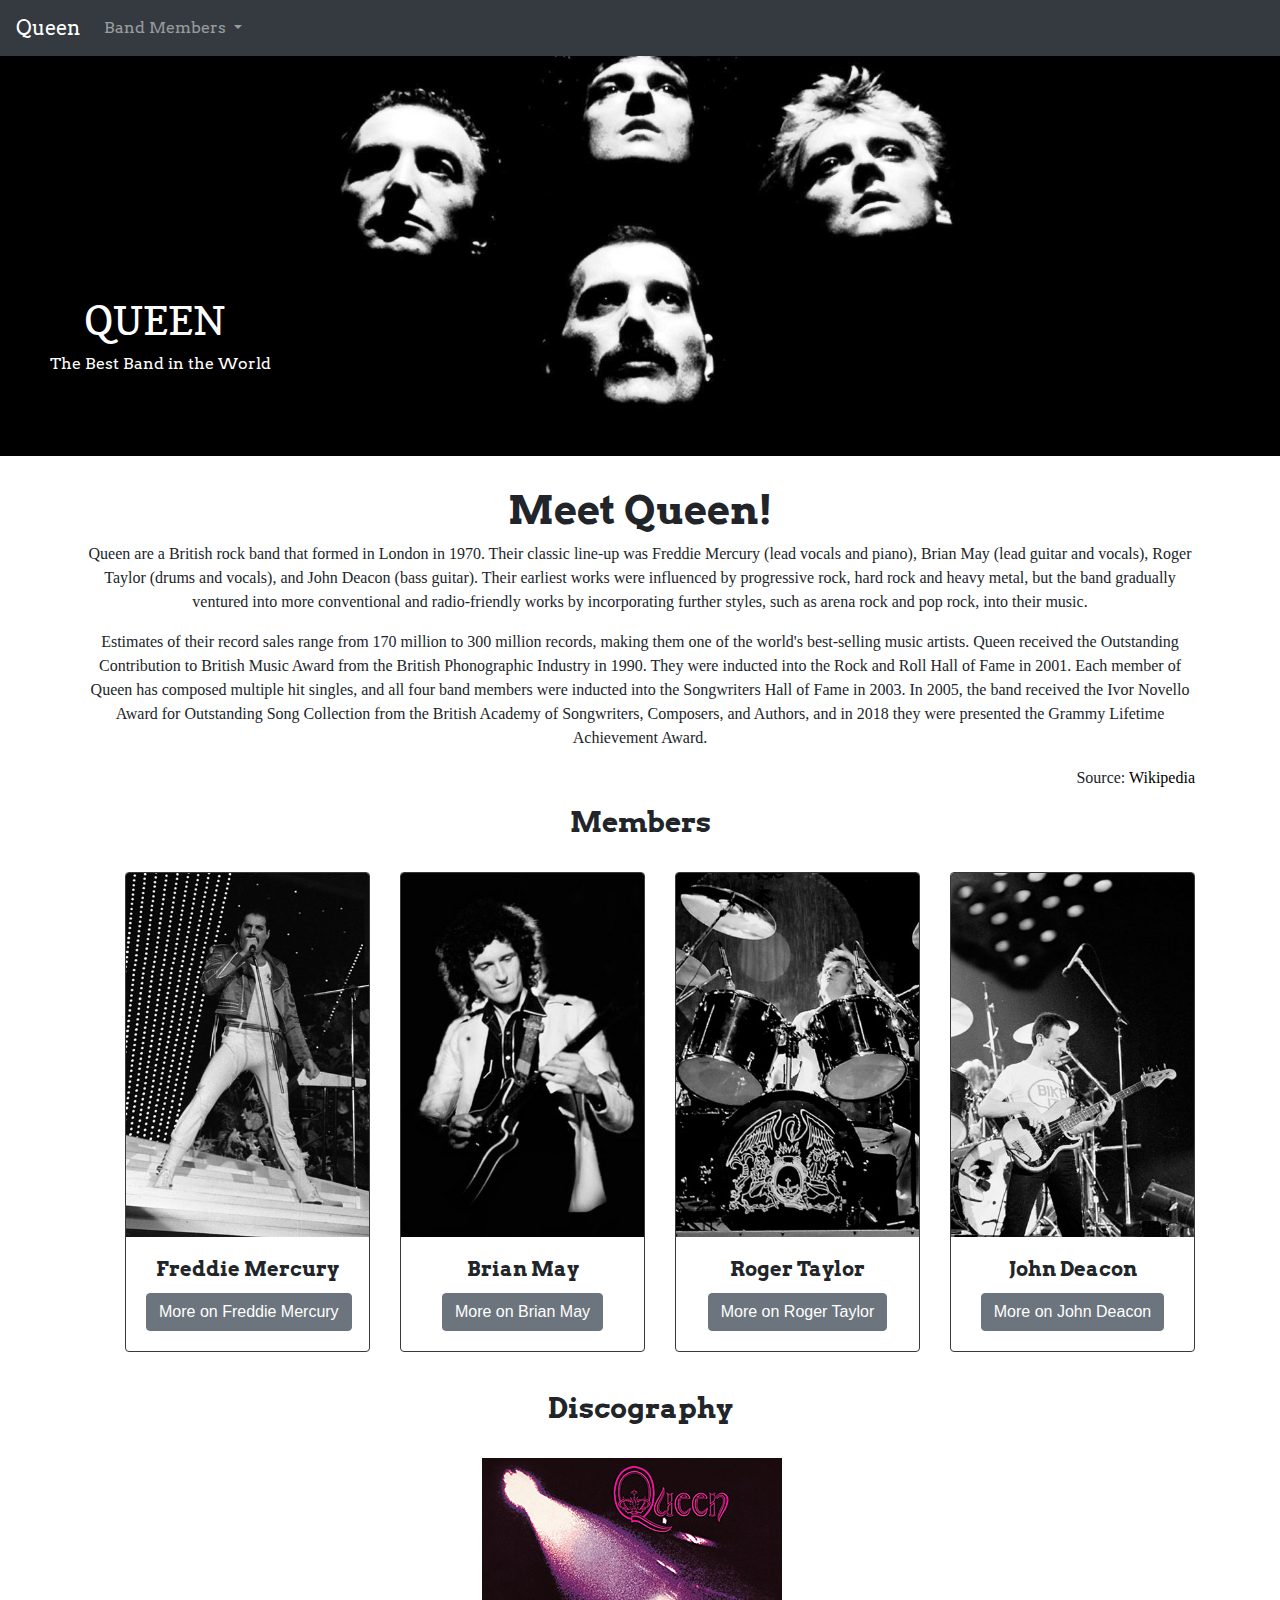
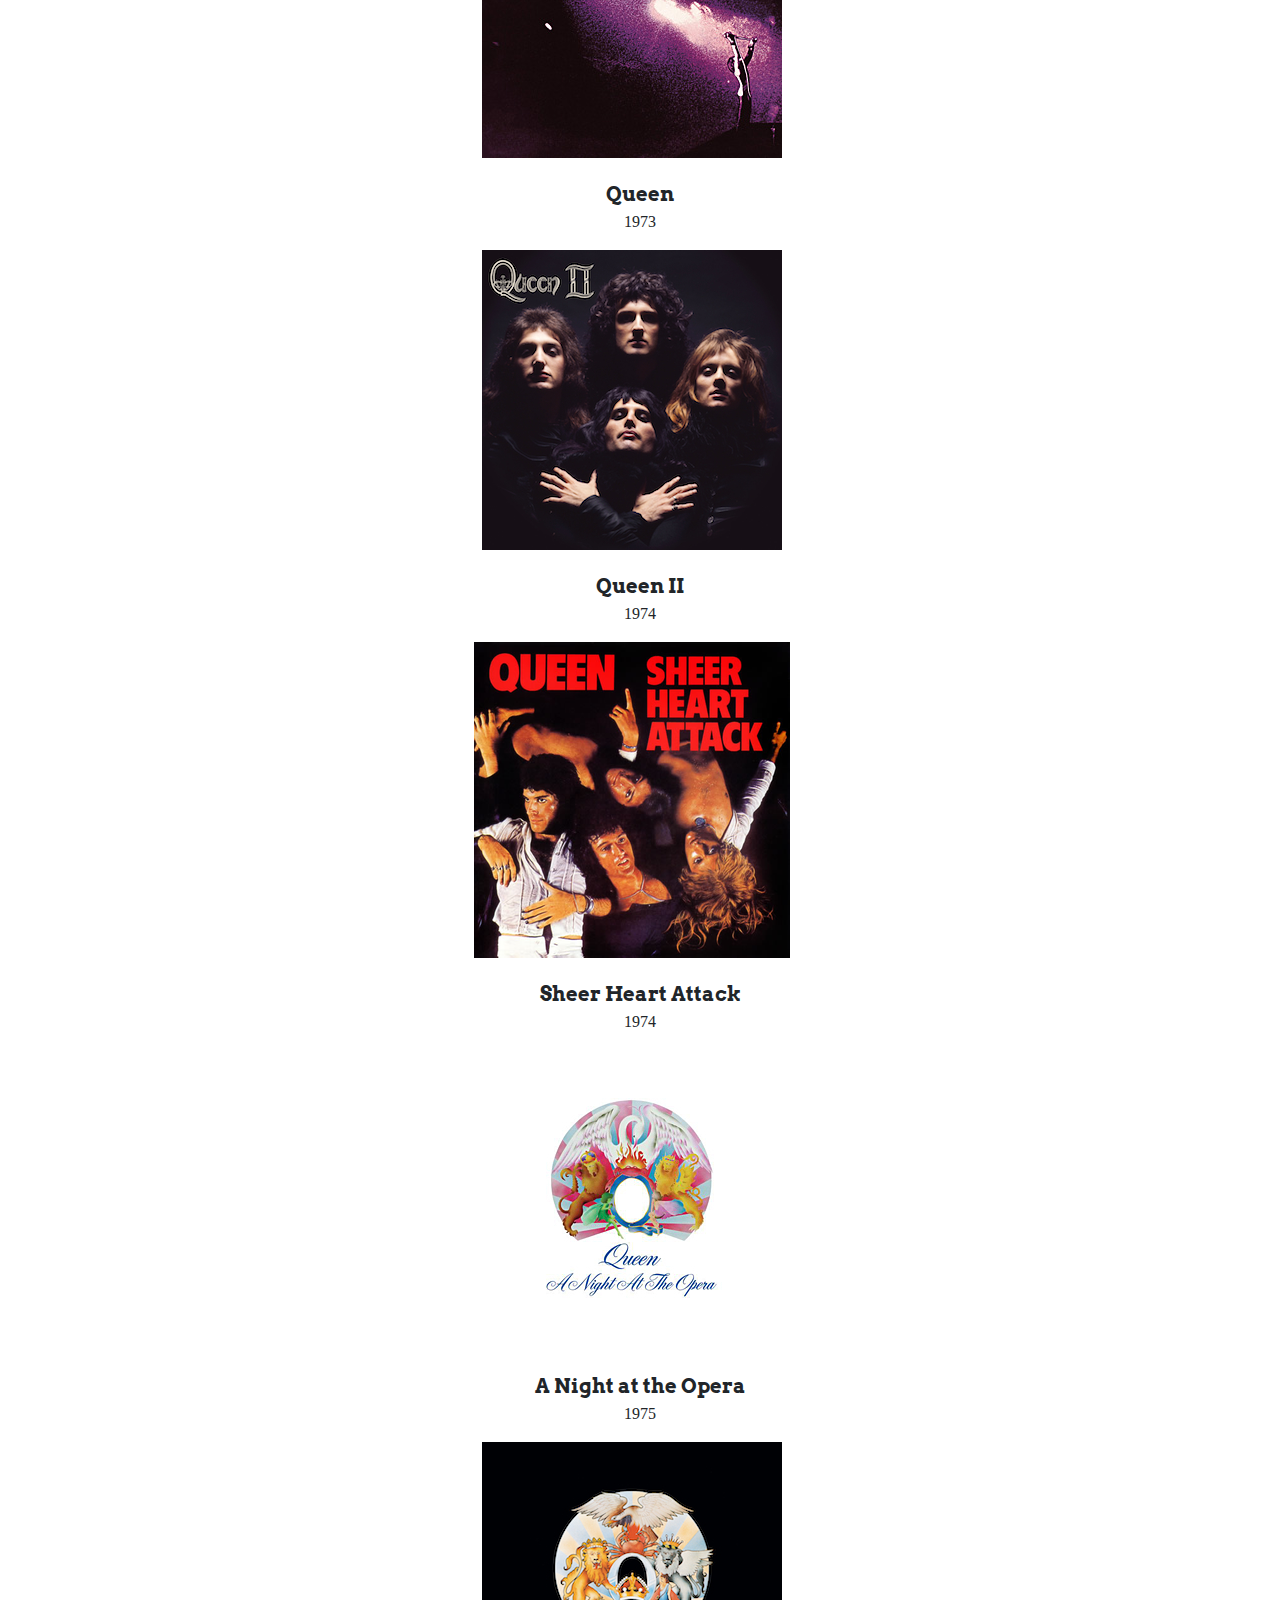
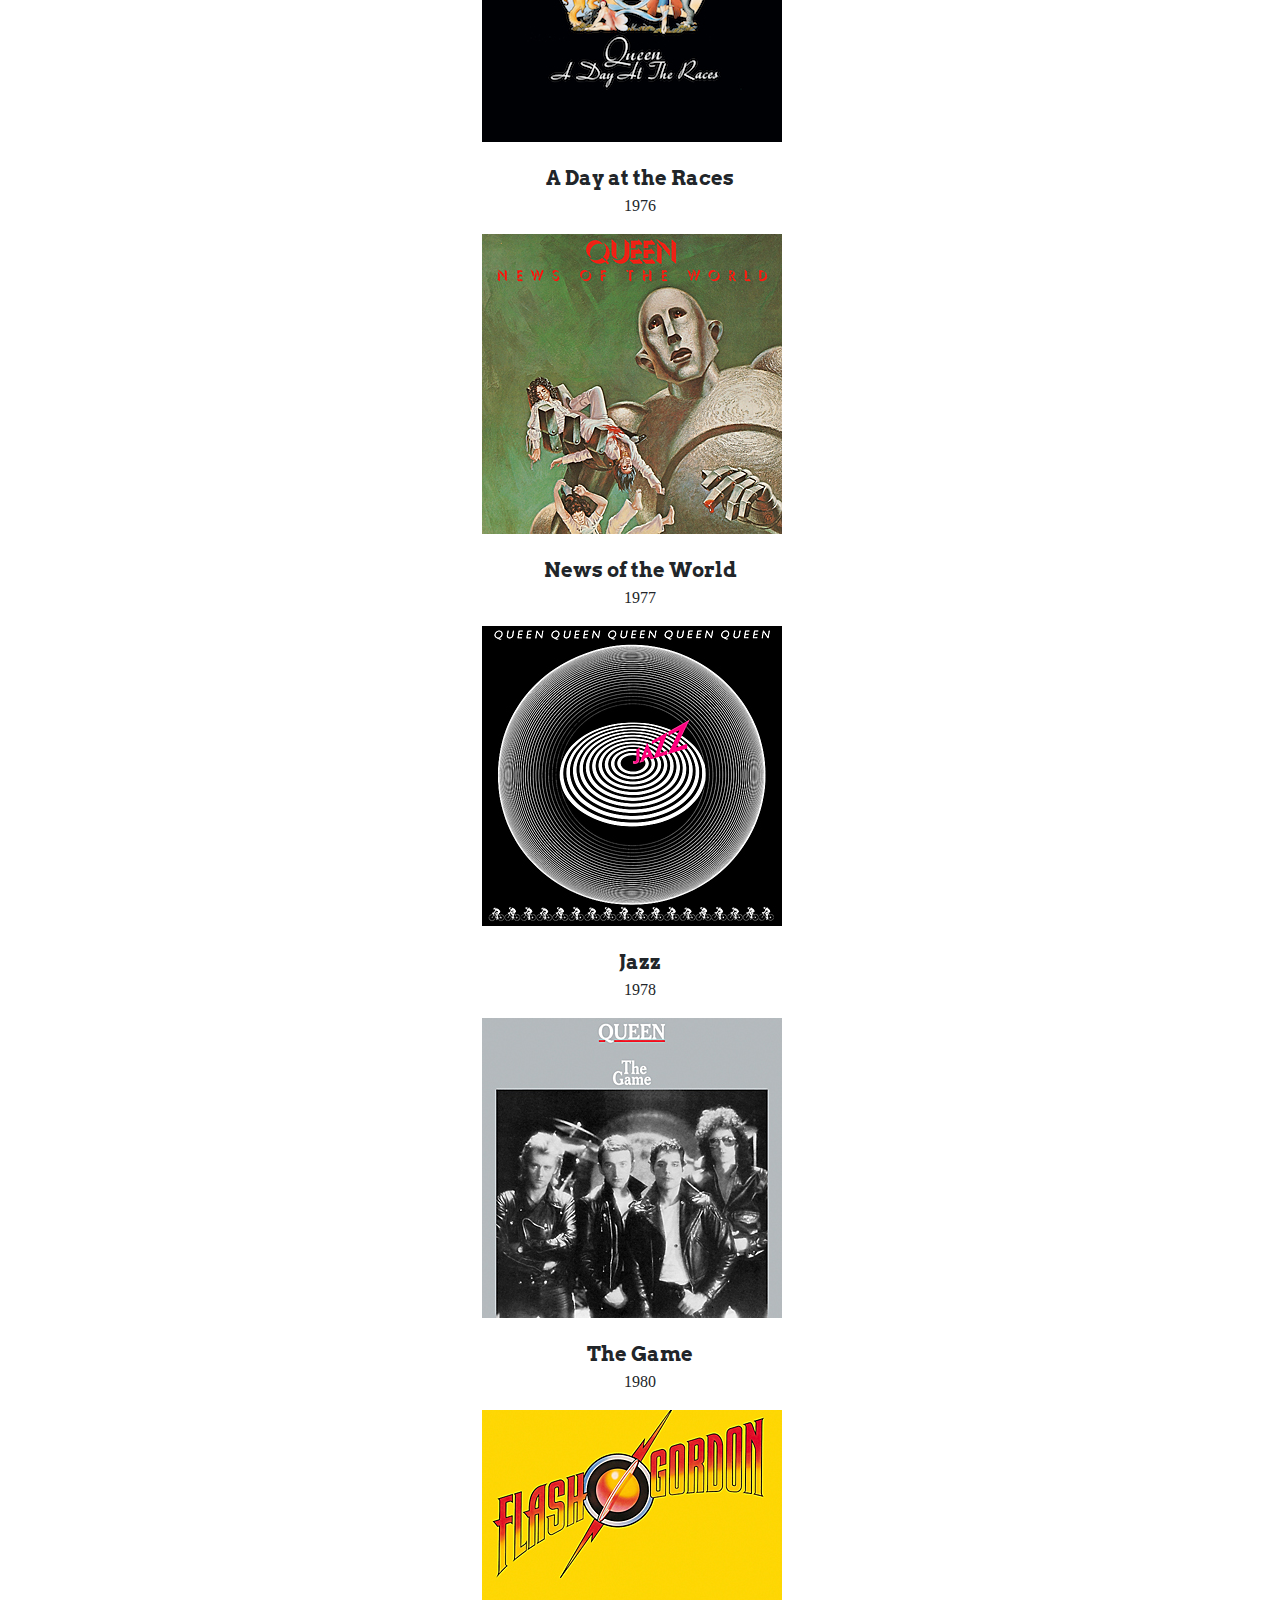
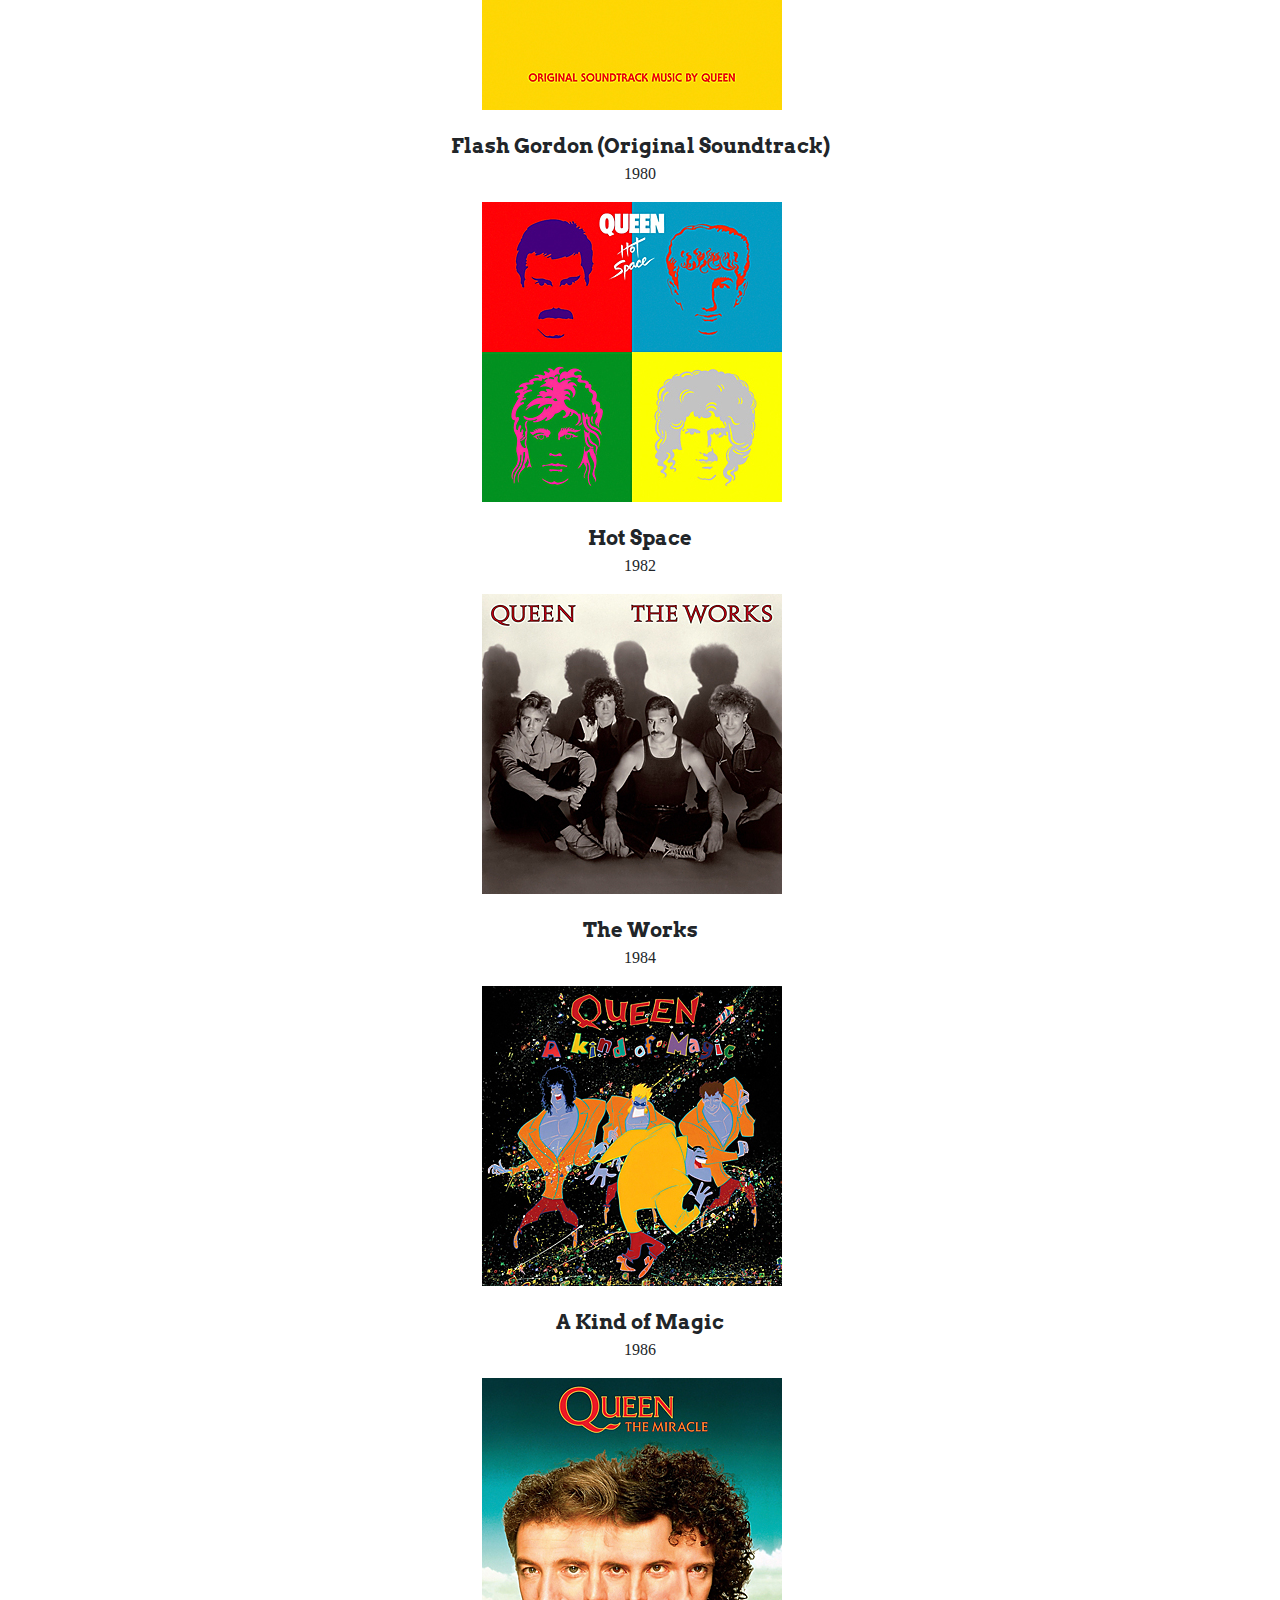
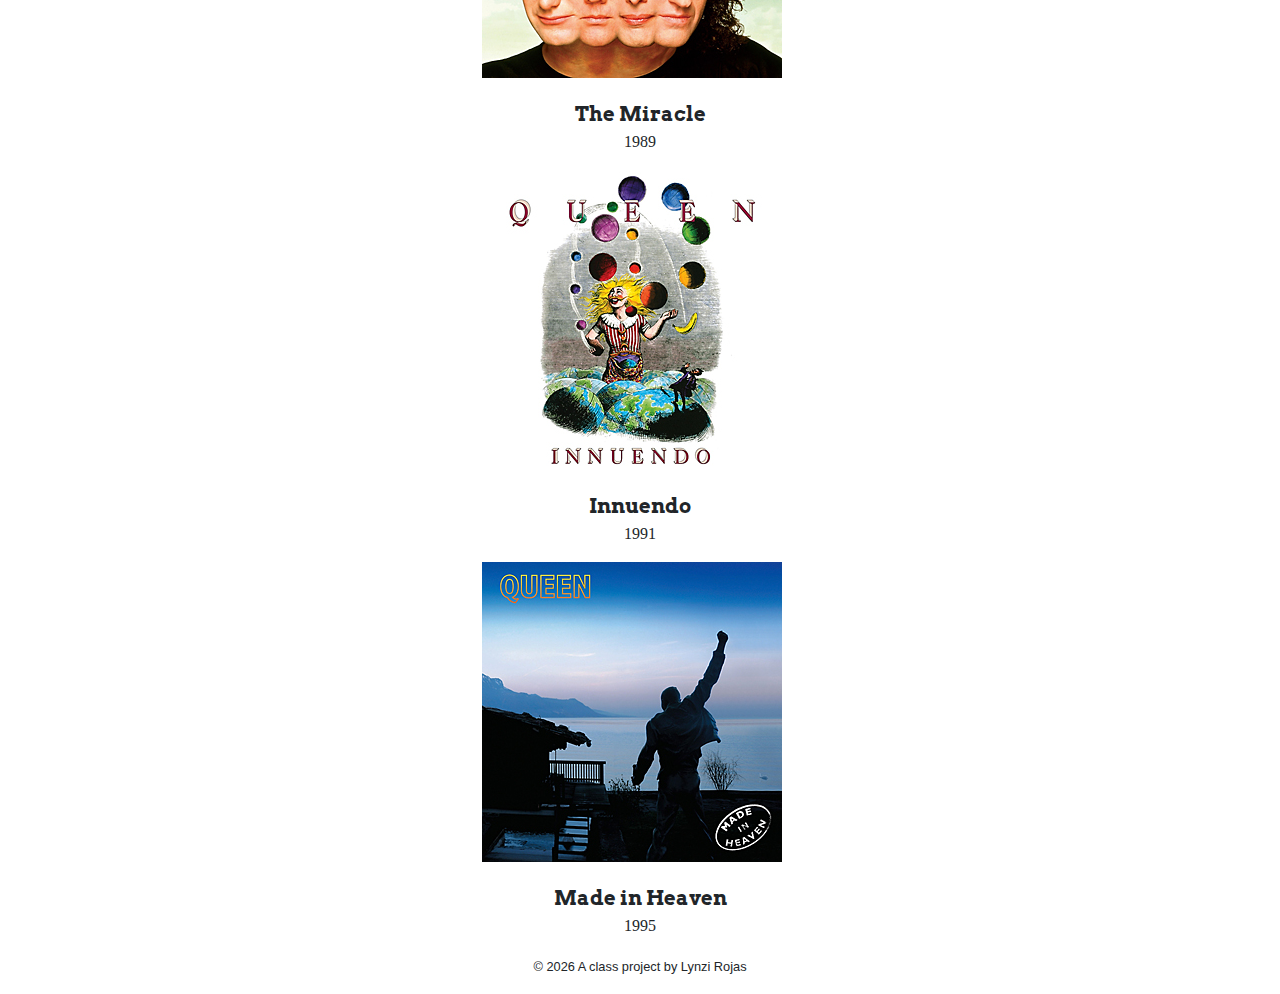
==== commit 46464401: "css update" ====
--- a/docs/index.html
+++ b/docs/index.html
@@ -9,6 +9,7 @@
   <meta name="viewport" content="width=device-width, initial-scale=1, maximum-scale=1">
   <link rel="stylesheet" href="css/main.css">
   <link href="https://fonts.googleapis.com/css?family=Arvo" rel="stylesheet">
+  <link href="https://fonts.googleapis.com/css?family=Copse" rel="stylesheet">
 </head>
 <body>
   <nav class="navbar navbar-expand-lg navbar-dark bg-dark">
@@ -35,7 +36,7 @@
 
 
   <div class="jumbotron jumbotron-fluid banner">
-  <h1>Queen</h1>
+  <h1>QUEEN</h1>
   <p>The Best Band in the World</p> 
 </div>
 
@@ -50,9 +51,15 @@
   <div class="row">
     <div class="col">
       <p>
-      Queen are a British rock band that formed in London in 1970. Their classic line-up was Freddie Mercury (lead vocals and piano), Brian May (lead guitar and vocals), Roger Taylor (drums and vocals), and John Deacon (bass guitar). Their earliest works were influenced by progressive rock, hard rock and heavy metal, but the band gradually ventured into more conventional and radio-friendly works by incorporating further styles, such as arena rock and pop rock, into their music. Find more information at <a href="https://en.wikipedia.org/wiki/Queen_(band)">Wikipedia</a>.
+      Queen are a British rock band that formed in London in 1970. Their classic line-up was Freddie Mercury (lead vocals and piano), Brian May (lead guitar and vocals), Roger Taylor (drums and vocals), and John Deacon (bass guitar). Their earliest works were influenced by progressive rock, hard rock and heavy metal, but the band gradually ventured into more conventional and radio-friendly works by incorporating further styles, such as arena rock and pop rock, into their music.
+      </p>
+      <p>Estimates of their record sales range from 170 million to 300 million records, making them one of the world's best-selling music artists. Queen received the Outstanding Contribution to British Music Award from the British Phonographic Industry in 1990. They were inducted into the Rock and Roll Hall of Fame in 2001. Each member of Queen has composed multiple hit singles, and all four band members were inducted into the Songwriters Hall of Fame in 2003. In 2005, the band received the Ivor Novello Award for Outstanding Song Collection from the British Academy of Songwriters, Composers, and Authors, and in 2018 they were presented the Grammy Lifetime Achievement Award.
+      </p>
+      <p class="source text-right">
+      Source: <a href="https://en.wikipedia.org/wiki/Queen_(band)">Wikipedia</a>
       </p>
     <h3 class="title">Members</h3>
+    <br>
       <ul class="card-deck">
         
         <div class="card border-dark mb-4" style="width: 15rem;">
@@ -95,6 +102,7 @@
         <li class="media border-dark mb-4 d-lg-inline">
           <img class="mr-3" src="assets/img/discs/Queen_Queen.png" alt="Queen">
         <div class="media-body">
+        <br>
           <h5 class="mt-0 mb-1">Queen</h5>
             <p>1973</p>
         </div>
@@ -103,6 +111,7 @@
         <li class="media border-dark mb-4 d-lg-inline">
           <img class="mr-3" src="assets/img/discs/Queen_Queen_II.jpg" alt="Queen II">
         <div class="media-body">
+        <br>
           <h5 class="mt-0 mb-1">Queen II</h5>
             <p>1974</p>
         </div>
@@ -111,6 +120,7 @@
         <li class="media border-dark mb-4 d-lg-inline">
           <img class="mr-3" src="assets/img/discs/Queen_Sheer_Heart_Attack.png" alt="Sheer Heart Attack">
         <div class="media-body">
+        <br>
           <h5 class="mt-0 mb-1">Sheer Heart Attack</h5>
             <p>1974</p>
         </div>
@@ -119,6 +129,7 @@
         <li class="media border-dark mb-4 d-lg-inline">
           <img class="mr-3" src="assets/img/discs/Queen_A_Night_At_The_Opera.png" alt="A Night at the Opera">
         <div class="media-body">
+        <br>
           <h5 class="mt-0 mb-1">A Night at the Opera</h5>
             <p>1975</p>
         </div>
@@ -127,6 +138,7 @@
         <li class="media border-dark mb-4 d-lg-inline">
           <img class="mr-3" src="assets/img/discs/Queen_A_Day_at_the_Races.jpg" alt="A Day at the Races">
         <div class="media-body">
+        <br>
           <h5 class="mt-0 mb-1">A Day at the Races</h5>
             <p>1976</p>
         </div>
@@ -135,6 +147,7 @@
         <li class="media border-dark mb-4 d-lg-inline">
           <img class="mr-3" src="assets/img/discs/Queen_News_Of_The_World.png" alt="News of the World">
         <div class="media-body">
+        <br>
           <h5 class="mt-0 mb-1">News of the World</h5>
             <p>1977</p>
         </div>
@@ -143,6 +156,7 @@
         <li class="media border-dark mb-4 d-lg-inline">
           <img class="mr-3" src="assets/img/discs/Queen_Jazz.png" alt="Jazz">
         <div class="media-body">
+        <br>
           <h5 class="mt-0 mb-1">Jazz</h5>
             <p>1978</p>
         </div>
@@ -151,6 +165,7 @@
         <li class="media border-dark mb-4 d-lg-inline">
           <img class="mr-3" src="assets/img/discs/Queen_The_Game.png" alt="The Game">
         <div class="media-body">
+        <br>
           <h5 class="mt-0 mb-1">The Game</h5>
             <p>1980</p>
         </div>
@@ -159,6 +174,7 @@
         <li class="media border-dark mb-4 d-lg-inline">
           <img class="mr-3" src="assets/img/discs/Queen_Flash_Gordon.png" alt="Flash Gordon (Original Soundtrack)">
         <div class="media-body">
+        <br>
           <h5 class="mt-0 mb-1">Flash Gordon (Original Soundtrack)</h5>
             <p>1980</p>
         </div>
@@ -167,6 +183,7 @@
         <li class="media border-dark mb-4 d-lg-inline">
           <img class="mr-3" src="assets/img/discs/Queen_Hot_Space.png" alt="Hot Space">
         <div class="media-body">
+        <br>
           <h5 class="mt-0 mb-1">Hot Space</h5>
             <p>1982</p>
         </div>
@@ -175,6 +192,7 @@
         <li class="media border-dark mb-4 d-lg-inline">
           <img class="mr-3" src="assets/img/discs/Queen_The_Works.png" alt="The Works">
         <div class="media-body">
+        <br>
           <h5 class="mt-0 mb-1">The Works</h5>
             <p>1984</p>
         </div>
@@ -183,6 +201,7 @@
         <li class="media border-dark mb-4 d-lg-inline">
           <img class="mr-3" src="assets/img/discs/Queen_A_Kind_Of_Magic.png" alt="A Kind of Magic">
         <div class="media-body">
+        <br>
           <h5 class="mt-0 mb-1">A Kind of Magic</h5>
             <p>1986</p>
         </div>
@@ -191,6 +210,7 @@
         <li class="media border-dark mb-4 d-lg-inline">
           <img class="mr-3" src="assets/img/discs/Queen_The_Miracle.png" alt="The Miracle">
         <div class="media-body">
+        <br>
           <h5 class="mt-0 mb-1">The Miracle</h5>
             <p>1989</p>
         </div>
@@ -199,6 +219,7 @@
         <li class="media border-dark mb-4 d-lg-inline">
           <img class="mr-3" src="assets/img/discs/Queen_Innuendo.png" alt="Innuendo">
         <div class="media-body">
+        <br>
           <h5 class="mt-0 mb-1">Innuendo</h5>
             <p>1991</p>
         </div>
@@ -207,6 +228,7 @@
         <li class="media border-dark mb-4 d-lg-inline">
           <img class="mr-3" src="assets/img/discs/Queen_Made_in_Heaven.jpg" alt="Made in Heaven">
         <div class="media-body">
+        <br>
           <h5 class="mt-0 mb-1">Made in Heaven</h5>
             <p>1995</p>
         </div>
@@ -221,7 +243,7 @@
 
   <p id="legal" class="center-block text-center">
   <small>&copy; <span class="copyright-year"></span>
-  A class project by Lynzi Rojas.
+  A class project by Lynzi Rojas
 </p>
 
 
--- a/docs/css/main.css
+++ b/docs/css/main.css
@@ -3,5 +3,5 @@
  * Copyright 2011-2018 The Bootstrap Authors
  * Copyright 2011-2018 Twitter, Inc.
  * Licensed under MIT (https://github.com/twbs/bootstrap/blob/master/LICENSE)
- */:root{--blue:#007bff;--indigo:#6610f2;--purple:#6f42c1;--pink:#e83e8c;--red:#dc3545;--orange:#fd7e14;--yellow:#ffc107;--green:#28a745;--teal:#20c997;--cyan:#17a2b8;--white:#fff;--gray:#6c757d;--gray-dark:#343a40;--primary:#007bff;--secondary:#6c757d;--success:#28a745;--info:#17a2b8;--warning:#ffc107;--danger:#dc3545;--light:#f8f9fa;--dark:#343a40;--breakpoint-xs:0;--breakpoint-sm:576px;--breakpoint-md:768px;--breakpoint-lg:992px;--breakpoint-xl:1200px;--font-family-sans-serif:-apple-system,BlinkMacSystemFont,"Segoe UI",Roboto,"Helvetica Neue",Arial,sans-serif,"Apple Color Emoji","Segoe UI Emoji","Segoe UI Symbol","Noto Color Emoji";--font-family-monospace:SFMono-Regular,Menlo,Monaco,Consolas,"Liberation Mono","Courier New",monospace}*,:after,:before{box-sizing:border-box}html{font-family:sans-serif;line-height:1.15;-webkit-text-size-adjust:100%;-ms-text-size-adjust:100%;-ms-overflow-style:scrollbar;-webkit-tap-highlight-color:rgba(0,0,0,0)}@-ms-viewport{width:device-width}article,aside,figcaption,figure,footer,header,hgroup,main,nav,section{display:block}body{margin:0;font-family:-apple-system,BlinkMacSystemFont,Segoe UI,Roboto,Helvetica Neue,Arial,sans-serif;font-size:1rem;font-weight:400;line-height:1.5;color:#212529;text-align:left;background-color:#fff}[tabindex="-1"]:focus{outline:0!important}hr{box-sizing:content-box;height:0;overflow:visible}h1,h2,h3,h4,h5,h6{margin-top:0;margin-bottom:.5rem}p{margin-top:0;margin-bottom:1rem}abbr[data-original-title],abbr[title]{text-decoration:underline;-webkit-text-decoration:underline dotted;-moz-text-decoration:underline dotted;text-decoration:underline dotted;cursor:help;border-bottom:0}address{font-style:normal;line-height:inherit}address,dl,ol,ul{margin-bottom:1rem}dl,ol,ul{margin-top:0}ol ol,ol ul,ul ol,ul ul{margin-bottom:0}dt{font-weight:700}dd{margin-bottom:.5rem;margin-left:0}blockquote{margin:0 0 1rem}dfn{font-style:italic}b,strong{font-weight:bolder}small{font-size:80%}sub,sup{position:relative;font-size:75%;line-height:0;vertical-align:baseline}sub{bottom:-.25em}sup{top:-.5em}a{color:#007bff;text-decoration:none;background-color:transparent;-webkit-text-decoration-skip:objects}a:hover{color:#0056b3;text-decoration:underline}a:not([href]):not([tabindex]),a:not([href]):not([tabindex]):focus,a:not([href]):not([tabindex]):hover{color:inherit;text-decoration:none}a:not([href]):not([tabindex]):focus{outline:0}code,kbd,pre,samp{font-family:SFMono-Regular,Menlo,Monaco,Consolas,Liberation Mono,Courier New,monospace;font-size:1em}pre{margin-top:0;margin-bottom:1rem;overflow:auto;-ms-overflow-style:scrollbar}figure{margin:0 0 1rem}img{border-style:none}img,svg{vertical-align:middle}svg{overflow:hidden}table{border-collapse:collapse}caption{padding-top:.75rem;padding-bottom:.75rem;color:#6c757d;text-align:left;caption-side:bottom}th{text-align:inherit}label{display:inline-block;margin-bottom:.5rem}button{border-radius:0}button:focus{outline:1px dotted;outline:5px auto -webkit-focus-ring-color}button,input,optgroup,select,textarea{margin:0;font-family:inherit;font-size:inherit;line-height:inherit}button,input{overflow:visible}button,select{text-transform:none}[type=reset],[type=submit],button,html [type=button]{-webkit-appearance:button}[type=button]::-moz-focus-inner,[type=reset]::-moz-focus-inner,[type=submit]::-moz-focus-inner,button::-moz-focus-inner{padding:0;border-style:none}input[type=checkbox],input[type=radio]{box-sizing:border-box;padding:0}input[type=date],input[type=datetime-local],input[type=month],input[type=time]{-webkit-appearance:listbox}textarea{overflow:auto;resize:vertical}fieldset{min-width:0;padding:0;margin:0;border:0}legend{display:block;width:100%;max-width:100%;padding:0;margin-bottom:.5rem;font-size:1.5rem;line-height:inherit;color:inherit;white-space:normal}progress{vertical-align:baseline}[type=number]::-webkit-inner-spin-button,[type=number]::-webkit-outer-spin-button{height:auto}[type=search]{outline-offset:-2px;-webkit-appearance:none}[type=search]::-webkit-search-cancel-button,[type=search]::-webkit-search-decoration{-webkit-appearance:none}::-webkit-file-upload-button{font:inherit;-webkit-appearance:button}output{display:inline-block}summary{display:list-item;cursor:pointer}template{display:none}[hidden]{display:none!important}.h1,.h2,.h3,.h4,.h5,.h6,h1,h2,h3,h4,h5,h6{margin-bottom:.5rem;font-family:inherit;font-weight:500;line-height:1.2;color:inherit}.h1,h1{font-size:2.5rem}.h2,h2{font-size:2rem}.h3,h3{font-size:1.75rem}.h4,h4{font-size:1.5rem}.h5,h5{font-size:1.25rem}.h6,h6{font-size:1rem}.lead{font-size:1.25rem;font-weight:300}.display-1{font-size:6rem}.display-1,.display-2{font-weight:300;line-height:1.2}.display-2{font-size:5.5rem}.display-3{font-size:4.5rem}.display-3,.display-4{font-weight:300;line-height:1.2}.display-4{font-size:3.5rem}hr{margin-top:1rem;margin-bottom:1rem;border:0;border-top:1px solid rgba(0,0,0,.1)}.small,small{font-size:80%;font-weight:400}.mark,mark{padding:.2em;background-color:#fcf8e3}.list-inline,.list-unstyled{padding-left:0;list-style:none}.list-inline-item{display:inline-block}.list-inline-item:not(:last-child){margin-right:.5rem}.initialism{font-size:90%;text-transform:uppercase}.blockquote{margin-bottom:1rem;font-size:1.25rem}.blockquote-footer{display:block;font-size:80%;color:#6c757d}.blockquote-footer:before{content:"\2014 \00A0"}.img-fluid,.img-thumbnail{max-width:100%;height:auto}.img-thumbnail{padding:.25rem;background-color:#fff;border:1px solid #dee2e6;border-radius:.25rem}.figure{display:inline-block}.figure-img{margin-bottom:.5rem;line-height:1}.figure-caption{font-size:90%;color:#6c757d}code{font-size:87.5%;color:#e83e8c;word-break:break-word}a>code{color:inherit}kbd{padding:.2rem .4rem;font-size:87.5%;color:#fff;background-color:#212529;border-radius:.2rem}kbd kbd{padding:0;font-size:100%;font-weight:700}pre{display:block;font-size:87.5%;color:#212529}pre code{font-size:inherit;color:inherit;word-break:normal}.pre-scrollable{max-height:340px;overflow-y:scroll}.container{width:100%;padding-right:15px;padding-left:15px;margin-right:auto;margin-left:auto}@media (min-width:576px){.container{max-width:540px}}@media (min-width:768px){.container{max-width:720px}}@media (min-width:992px){.container{max-width:960px}}@media (min-width:1200px){.container{max-width:1140px}}.container-fluid{width:100%;padding-right:15px;padding-left:15px;margin-right:auto;margin-left:auto}.row{display:-ms-flexbox;display:flex;-ms-flex-wrap:wrap;flex-wrap:wrap;margin-right:-15px;margin-left:-15px}.no-gutters{margin-right:0;margin-left:0}.no-gutters>.col,.no-gutters>[class*=col-]{padding-right:0;padding-left:0}.col,.col-1,.col-2,.col-3,.col-4,.col-5,.col-6,.col-7,.col-8,.col-9,.col-10,.col-11,.col-12,.col-auto,.col-lg,.col-lg-1,.col-lg-2,.col-lg-3,.col-lg-4,.col-lg-5,.col-lg-6,.col-lg-7,.col-lg-8,.col-lg-9,.col-lg-10,.col-lg-11,.col-lg-12,.col-lg-auto,.col-md,.col-md-1,.col-md-2,.col-md-3,.col-md-4,.col-md-5,.col-md-6,.col-md-7,.col-md-8,.col-md-9,.col-md-10,.col-md-11,.col-md-12,.col-md-auto,.col-sm,.col-sm-1,.col-sm-2,.col-sm-3,.col-sm-4,.col-sm-5,.col-sm-6,.col-sm-7,.col-sm-8,.col-sm-9,.col-sm-10,.col-sm-11,.col-sm-12,.col-sm-auto,.col-xl,.col-xl-1,.col-xl-2,.col-xl-3,.col-xl-4,.col-xl-5,.col-xl-6,.col-xl-7,.col-xl-8,.col-xl-9,.col-xl-10,.col-xl-11,.col-xl-12,.col-xl-auto{position:relative;width:100%;min-height:1px;padding-right:15px;padding-left:15px}.col{-ms-flex-preferred-size:0;flex-basis:0;-ms-flex-positive:1;flex-grow:1;max-width:100%}.col-auto{-ms-flex:0 0 auto;flex:0 0 auto;width:auto;max-width:none}.col-1{-ms-flex:0 0 8.33333%;flex:0 0 8.33333%;max-width:8.33333%}.col-2{-ms-flex:0 0 16.66667%;flex:0 0 16.66667%;max-width:16.66667%}.col-3{-ms-flex:0 0 25%;flex:0 0 25%;max-width:25%}.col-4{-ms-flex:0 0 33.33333%;flex:0 0 33.33333%;max-width:33.33333%}.col-5{-ms-flex:0 0 41.66667%;flex:0 0 41.66667%;max-width:41.66667%}.col-6{-ms-flex:0 0 50%;flex:0 0 50%;max-width:50%}.col-7{-ms-flex:0 0 58.33333%;flex:0 0 58.33333%;max-width:58.33333%}.col-8{-ms-flex:0 0 66.66667%;flex:0 0 66.66667%;max-width:66.66667%}.col-9{-ms-flex:0 0 75%;flex:0 0 75%;max-width:75%}.col-10{-ms-flex:0 0 83.33333%;flex:0 0 83.33333%;max-width:83.33333%}.col-11{-ms-flex:0 0 91.66667%;flex:0 0 91.66667%;max-width:91.66667%}.col-12{-ms-flex:0 0 100%;flex:0 0 100%;max-width:100%}.order-first{-ms-flex-order:-1;order:-1}.order-last{-ms-flex-order:13;order:13}.order-0{-ms-flex-order:0;order:0}.order-1{-ms-flex-order:1;order:1}.order-2{-ms-flex-order:2;order:2}.order-3{-ms-flex-order:3;order:3}.order-4{-ms-flex-order:4;order:4}.order-5{-ms-flex-order:5;order:5}.order-6{-ms-flex-order:6;order:6}.order-7{-ms-flex-order:7;order:7}.order-8{-ms-flex-order:8;order:8}.order-9{-ms-flex-order:9;order:9}.order-10{-ms-flex-order:10;order:10}.order-11{-ms-flex-order:11;order:11}.order-12{-ms-flex-order:12;order:12}.offset-1{margin-left:8.33333%}.offset-2{margin-left:16.66667%}.offset-3{margin-left:25%}.offset-4{margin-left:33.33333%}.offset-5{margin-left:41.66667%}.offset-6{margin-left:50%}.offset-7{margin-left:58.33333%}.offset-8{margin-left:66.66667%}.offset-9{margin-left:75%}.offset-10{margin-left:83.33333%}.offset-11{margin-left:91.66667%}@media (min-width:576px){.col-sm{-ms-flex-preferred-size:0;flex-basis:0;-ms-flex-positive:1;flex-grow:1;max-width:100%}.col-sm-auto{-ms-flex:0 0 auto;flex:0 0 auto;width:auto;max-width:none}.col-sm-1{-ms-flex:0 0 8.33333%;flex:0 0 8.33333%;max-width:8.33333%}.col-sm-2{-ms-flex:0 0 16.66667%;flex:0 0 16.66667%;max-width:16.66667%}.col-sm-3{-ms-flex:0 0 25%;flex:0 0 25%;max-width:25%}.col-sm-4{-ms-flex:0 0 33.33333%;flex:0 0 33.33333%;max-width:33.33333%}.col-sm-5{-ms-flex:0 0 41.66667%;flex:0 0 41.66667%;max-width:41.66667%}.col-sm-6{-ms-flex:0 0 50%;flex:0 0 50%;max-width:50%}.col-sm-7{-ms-flex:0 0 58.33333%;flex:0 0 58.33333%;max-width:58.33333%}.col-sm-8{-ms-flex:0 0 66.66667%;flex:0 0 66.66667%;max-width:66.66667%}.col-sm-9{-ms-flex:0 0 75%;flex:0 0 75%;max-width:75%}.col-sm-10{-ms-flex:0 0 83.33333%;flex:0 0 83.33333%;max-width:83.33333%}.col-sm-11{-ms-flex:0 0 91.66667%;flex:0 0 91.66667%;max-width:91.66667%}.col-sm-12{-ms-flex:0 0 100%;flex:0 0 100%;max-width:100%}.order-sm-first{-ms-flex-order:-1;order:-1}.order-sm-last{-ms-flex-order:13;order:13}.order-sm-0{-ms-flex-order:0;order:0}.order-sm-1{-ms-flex-order:1;order:1}.order-sm-2{-ms-flex-order:2;order:2}.order-sm-3{-ms-flex-order:3;order:3}.order-sm-4{-ms-flex-order:4;order:4}.order-sm-5{-ms-flex-order:5;order:5}.order-sm-6{-ms-flex-order:6;order:6}.order-sm-7{-ms-flex-order:7;order:7}.order-sm-8{-ms-flex-order:8;order:8}.order-sm-9{-ms-flex-order:9;order:9}.order-sm-10{-ms-flex-order:10;order:10}.order-sm-11{-ms-flex-order:11;order:11}.order-sm-12{-ms-flex-order:12;order:12}.offset-sm-0{margin-left:0}.offset-sm-1{margin-left:8.33333%}.offset-sm-2{margin-left:16.66667%}.offset-sm-3{margin-left:25%}.offset-sm-4{margin-left:33.33333%}.offset-sm-5{margin-left:41.66667%}.offset-sm-6{margin-left:50%}.offset-sm-7{margin-left:58.33333%}.offset-sm-8{margin-left:66.66667%}.offset-sm-9{margin-left:75%}.offset-sm-10{margin-left:83.33333%}.offset-sm-11{margin-left:91.66667%}}@media (min-width:768px){.col-md{-ms-flex-preferred-size:0;flex-basis:0;-ms-flex-positive:1;flex-grow:1;max-width:100%}.col-md-auto{-ms-flex:0 0 auto;flex:0 0 auto;width:auto;max-width:none}.col-md-1{-ms-flex:0 0 8.33333%;flex:0 0 8.33333%;max-width:8.33333%}.col-md-2{-ms-flex:0 0 16.66667%;flex:0 0 16.66667%;max-width:16.66667%}.col-md-3{-ms-flex:0 0 25%;flex:0 0 25%;max-width:25%}.col-md-4{-ms-flex:0 0 33.33333%;flex:0 0 33.33333%;max-width:33.33333%}.col-md-5{-ms-flex:0 0 41.66667%;flex:0 0 41.66667%;max-width:41.66667%}.col-md-6{-ms-flex:0 0 50%;flex:0 0 50%;max-width:50%}.col-md-7{-ms-flex:0 0 58.33333%;flex:0 0 58.33333%;max-width:58.33333%}.col-md-8{-ms-flex:0 0 66.66667%;flex:0 0 66.66667%;max-width:66.66667%}.col-md-9{-ms-flex:0 0 75%;flex:0 0 75%;max-width:75%}.col-md-10{-ms-flex:0 0 83.33333%;flex:0 0 83.33333%;max-width:83.33333%}.col-md-11{-ms-flex:0 0 91.66667%;flex:0 0 91.66667%;max-width:91.66667%}.col-md-12{-ms-flex:0 0 100%;flex:0 0 100%;max-width:100%}.order-md-first{-ms-flex-order:-1;order:-1}.order-md-last{-ms-flex-order:13;order:13}.order-md-0{-ms-flex-order:0;order:0}.order-md-1{-ms-flex-order:1;order:1}.order-md-2{-ms-flex-order:2;order:2}.order-md-3{-ms-flex-order:3;order:3}.order-md-4{-ms-flex-order:4;order:4}.order-md-5{-ms-flex-order:5;order:5}.order-md-6{-ms-flex-order:6;order:6}.order-md-7{-ms-flex-order:7;order:7}.order-md-8{-ms-flex-order:8;order:8}.order-md-9{-ms-flex-order:9;order:9}.order-md-10{-ms-flex-order:10;order:10}.order-md-11{-ms-flex-order:11;order:11}.order-md-12{-ms-flex-order:12;order:12}.offset-md-0{margin-left:0}.offset-md-1{margin-left:8.33333%}.offset-md-2{margin-left:16.66667%}.offset-md-3{margin-left:25%}.offset-md-4{margin-left:33.33333%}.offset-md-5{margin-left:41.66667%}.offset-md-6{margin-left:50%}.offset-md-7{margin-left:58.33333%}.offset-md-8{margin-left:66.66667%}.offset-md-9{margin-left:75%}.offset-md-10{margin-left:83.33333%}.offset-md-11{margin-left:91.66667%}}@media (min-width:992px){.col-lg{-ms-flex-preferred-size:0;flex-basis:0;-ms-flex-positive:1;flex-grow:1;max-width:100%}.col-lg-auto{-ms-flex:0 0 auto;flex:0 0 auto;width:auto;max-width:none}.col-lg-1{-ms-flex:0 0 8.33333%;flex:0 0 8.33333%;max-width:8.33333%}.col-lg-2{-ms-flex:0 0 16.66667%;flex:0 0 16.66667%;max-width:16.66667%}.col-lg-3{-ms-flex:0 0 25%;flex:0 0 25%;max-width:25%}.col-lg-4{-ms-flex:0 0 33.33333%;flex:0 0 33.33333%;max-width:33.33333%}.col-lg-5{-ms-flex:0 0 41.66667%;flex:0 0 41.66667%;max-width:41.66667%}.col-lg-6{-ms-flex:0 0 50%;flex:0 0 50%;max-width:50%}.col-lg-7{-ms-flex:0 0 58.33333%;flex:0 0 58.33333%;max-width:58.33333%}.col-lg-8{-ms-flex:0 0 66.66667%;flex:0 0 66.66667%;max-width:66.66667%}.col-lg-9{-ms-flex:0 0 75%;flex:0 0 75%;max-width:75%}.col-lg-10{-ms-flex:0 0 83.33333%;flex:0 0 83.33333%;max-width:83.33333%}.col-lg-11{-ms-flex:0 0 91.66667%;flex:0 0 91.66667%;max-width:91.66667%}.col-lg-12{-ms-flex:0 0 100%;flex:0 0 100%;max-width:100%}.order-lg-first{-ms-flex-order:-1;order:-1}.order-lg-last{-ms-flex-order:13;order:13}.order-lg-0{-ms-flex-order:0;order:0}.order-lg-1{-ms-flex-order:1;order:1}.order-lg-2{-ms-flex-order:2;order:2}.order-lg-3{-ms-flex-order:3;order:3}.order-lg-4{-ms-flex-order:4;order:4}.order-lg-5{-ms-flex-order:5;order:5}.order-lg-6{-ms-flex-order:6;order:6}.order-lg-7{-ms-flex-order:7;order:7}.order-lg-8{-ms-flex-order:8;order:8}.order-lg-9{-ms-flex-order:9;order:9}.order-lg-10{-ms-flex-order:10;order:10}.order-lg-11{-ms-flex-order:11;order:11}.order-lg-12{-ms-flex-order:12;order:12}.offset-lg-0{margin-left:0}.offset-lg-1{margin-left:8.33333%}.offset-lg-2{margin-left:16.66667%}.offset-lg-3{margin-left:25%}.offset-lg-4{margin-left:33.33333%}.offset-lg-5{margin-left:41.66667%}.offset-lg-6{margin-left:50%}.offset-lg-7{margin-left:58.33333%}.offset-lg-8{margin-left:66.66667%}.offset-lg-9{margin-left:75%}.offset-lg-10{margin-left:83.33333%}.offset-lg-11{margin-left:91.66667%}}@media (min-width:1200px){.col-xl{-ms-flex-preferred-size:0;flex-basis:0;-ms-flex-positive:1;flex-grow:1;max-width:100%}.col-xl-auto{-ms-flex:0 0 auto;flex:0 0 auto;width:auto;max-width:none}.col-xl-1{-ms-flex:0 0 8.33333%;flex:0 0 8.33333%;max-width:8.33333%}.col-xl-2{-ms-flex:0 0 16.66667%;flex:0 0 16.66667%;max-width:16.66667%}.col-xl-3{-ms-flex:0 0 25%;flex:0 0 25%;max-width:25%}.col-xl-4{-ms-flex:0 0 33.33333%;flex:0 0 33.33333%;max-width:33.33333%}.col-xl-5{-ms-flex:0 0 41.66667%;flex:0 0 41.66667%;max-width:41.66667%}.col-xl-6{-ms-flex:0 0 50%;flex:0 0 50%;max-width:50%}.col-xl-7{-ms-flex:0 0 58.33333%;flex:0 0 58.33333%;max-width:58.33333%}.col-xl-8{-ms-flex:0 0 66.66667%;flex:0 0 66.66667%;max-width:66.66667%}.col-xl-9{-ms-flex:0 0 75%;flex:0 0 75%;max-width:75%}.col-xl-10{-ms-flex:0 0 83.33333%;flex:0 0 83.33333%;max-width:83.33333%}.col-xl-11{-ms-flex:0 0 91.66667%;flex:0 0 91.66667%;max-width:91.66667%}.col-xl-12{-ms-flex:0 0 100%;flex:0 0 100%;max-width:100%}.order-xl-first{-ms-flex-order:-1;order:-1}.order-xl-last{-ms-flex-order:13;order:13}.order-xl-0{-ms-flex-order:0;order:0}.order-xl-1{-ms-flex-order:1;order:1}.order-xl-2{-ms-flex-order:2;order:2}.order-xl-3{-ms-flex-order:3;order:3}.order-xl-4{-ms-flex-order:4;order:4}.order-xl-5{-ms-flex-order:5;order:5}.order-xl-6{-ms-flex-order:6;order:6}.order-xl-7{-ms-flex-order:7;order:7}.order-xl-8{-ms-flex-order:8;order:8}.order-xl-9{-ms-flex-order:9;order:9}.order-xl-10{-ms-flex-order:10;order:10}.order-xl-11{-ms-flex-order:11;order:11}.order-xl-12{-ms-flex-order:12;order:12}.offset-xl-0{margin-left:0}.offset-xl-1{margin-left:8.33333%}.offset-xl-2{margin-left:16.66667%}.offset-xl-3{margin-left:25%}.offset-xl-4{margin-left:33.33333%}.offset-xl-5{margin-left:41.66667%}.offset-xl-6{margin-left:50%}.offset-xl-7{margin-left:58.33333%}.offset-xl-8{margin-left:66.66667%}.offset-xl-9{margin-left:75%}.offset-xl-10{margin-left:83.33333%}.offset-xl-11{margin-left:91.66667%}}.table{width:100%;margin-bottom:1rem;background-color:transparent}.table td,.table th{padding:.75rem;vertical-align:top;border-top:1px solid #dee2e6}.table thead th{vertical-align:bottom;border-bottom:2px solid #dee2e6}.table tbody+tbody{border-top:2px solid #dee2e6}.table .table{background-color:#fff}.table-sm td,.table-sm th{padding:.3rem}.table-bordered,.table-bordered td,.table-bordered th{border:1px solid #dee2e6}.table-bordered thead td,.table-bordered thead th{border-bottom-width:2px}.table-borderless tbody+tbody,.table-borderless td,.table-borderless th,.table-borderless thead th{border:0}.table-striped tbody tr:nth-of-type(odd){background-color:rgba(0,0,0,.05)}.table-hover tbody tr:hover{background-color:rgba(0,0,0,.075)}.table-primary,.table-primary>td,.table-primary>th{background-color:#b8daff}.table-hover .table-primary:hover,.table-hover .table-primary:hover>td,.table-hover .table-primary:hover>th{background-color:#9fcdff}.table-secondary,.table-secondary>td,.table-secondary>th{background-color:#d6d8db}.table-hover .table-secondary:hover,.table-hover .table-secondary:hover>td,.table-hover .table-secondary:hover>th{background-color:#c8cbcf}.table-success,.table-success>td,.table-success>th{background-color:#c3e6cb}.table-hover .table-success:hover,.table-hover .table-success:hover>td,.table-hover .table-success:hover>th{background-color:#b1dfbb}.table-info,.table-info>td,.table-info>th{background-color:#bee5eb}.table-hover .table-info:hover,.table-hover .table-info:hover>td,.table-hover .table-info:hover>th{background-color:#abdde5}.table-warning,.table-warning>td,.table-warning>th{background-color:#ffeeba}.table-hover .table-warning:hover,.table-hover .table-warning:hover>td,.table-hover .table-warning:hover>th{background-color:#ffe8a1}.table-danger,.table-danger>td,.table-danger>th{background-color:#f5c6cb}.table-hover .table-danger:hover,.table-hover .table-danger:hover>td,.table-hover .table-danger:hover>th{background-color:#f1b0b7}.table-light,.table-light>td,.table-light>th{background-color:#fdfdfe}.table-hover .table-light:hover,.table-hover .table-light:hover>td,.table-hover .table-light:hover>th{background-color:#ececf6}.table-dark,.table-dark>td,.table-dark>th{background-color:#c6c8ca}.table-hover .table-dark:hover,.table-hover .table-dark:hover>td,.table-hover .table-dark:hover>th{background-color:#b9bbbe}.table-active,.table-active>td,.table-active>th,.table-hover .table-active:hover,.table-hover .table-active:hover>td,.table-hover .table-active:hover>th{background-color:rgba(0,0,0,.075)}.table .thead-dark th{color:#fff;background-color:#212529;border-color:#32383e}.table .thead-light th{color:#495057;background-color:#e9ecef;border-color:#dee2e6}.table-dark{color:#fff;background-color:#212529}.table-dark td,.table-dark th,.table-dark thead th{border-color:#32383e}.table-dark.table-bordered{border:0}.table-dark.table-striped tbody tr:nth-of-type(odd){background-color:hsla(0,0%,100%,.05)}.table-dark.table-hover tbody tr:hover{background-color:hsla(0,0%,100%,.075)}@media (max-width:575.98px){.table-responsive-sm{display:block;width:100%;overflow-x:auto;-webkit-overflow-scrolling:touch;-ms-overflow-style:-ms-autohiding-scrollbar}.table-responsive-sm>.table-bordered{border:0}}@media (max-width:767.98px){.table-responsive-md{display:block;width:100%;overflow-x:auto;-webkit-overflow-scrolling:touch;-ms-overflow-style:-ms-autohiding-scrollbar}.table-responsive-md>.table-bordered{border:0}}@media (max-width:991.98px){.table-responsive-lg{display:block;width:100%;overflow-x:auto;-webkit-overflow-scrolling:touch;-ms-overflow-style:-ms-autohiding-scrollbar}.table-responsive-lg>.table-bordered{border:0}}@media (max-width:1199.98px){.table-responsive-xl{display:block;width:100%;overflow-x:auto;-webkit-overflow-scrolling:touch;-ms-overflow-style:-ms-autohiding-scrollbar}.table-responsive-xl>.table-bordered{border:0}}.table-responsive{display:block;width:100%;overflow-x:auto;-webkit-overflow-scrolling:touch;-ms-overflow-style:-ms-autohiding-scrollbar}.table-responsive>.table-bordered{border:0}.form-control{display:block;width:100%;height:calc(2.25rem + 2px);padding:.375rem .75rem;font-size:1rem;line-height:1.5;color:#495057;background-color:#fff;background-clip:padding-box;border:1px solid #ced4da;border-radius:.25rem;transition:border-color .15s ease-in-out,box-shadow .15s ease-in-out}@media screen and (prefers-reduced-motion:reduce){.form-control{transition:none}}.form-control::-ms-expand{background-color:transparent;border:0}.form-control:focus{color:#495057;background-color:#fff;border-color:#80bdff;outline:0;box-shadow:0 0 0 .2rem rgba(0,123,255,.25)}.form-control::-webkit-input-placeholder{color:#6c757d;opacity:1}.form-control::-moz-placeholder{color:#6c757d;opacity:1}.form-control:-ms-input-placeholder,.form-control::-ms-input-placeholder{color:#6c757d;opacity:1}.form-control::placeholder{color:#6c757d;opacity:1}.form-control:disabled,.form-control[readonly]{background-color:#e9ecef;opacity:1}select.form-control:focus::-ms-value{color:#495057;background-color:#fff}.form-control-file,.form-control-range{display:block;width:100%}.col-form-label{padding-top:calc(.375rem + 1px);padding-bottom:calc(.375rem + 1px);margin-bottom:0;font-size:inherit;line-height:1.5}.col-form-label-lg{padding-top:calc(.5rem + 1px);padding-bottom:calc(.5rem + 1px);font-size:1.25rem;line-height:1.5}.col-form-label-sm{padding-top:calc(.25rem + 1px);padding-bottom:calc(.25rem + 1px);font-size:.875rem;line-height:1.5}.form-control-plaintext{display:block;width:100%;padding-top:.375rem;padding-bottom:.375rem;margin-bottom:0;line-height:1.5;color:#212529;background-color:transparent;border:solid transparent;border-width:1px 0}.form-control-plaintext.form-control-lg,.form-control-plaintext.form-control-sm{padding-right:0;padding-left:0}.form-control-sm{height:calc(1.8125rem + 2px);padding:.25rem .5rem;font-size:.875rem;line-height:1.5;border-radius:.2rem}.form-control-lg{height:calc(2.875rem + 2px);padding:.5rem 1rem;font-size:1.25rem;line-height:1.5;border-radius:.3rem}select.form-control[multiple],select.form-control[size],textarea.form-control{height:auto}.form-group{margin-bottom:1rem}.form-text{display:block;margin-top:.25rem}.form-row{display:-ms-flexbox;display:flex;-ms-flex-wrap:wrap;flex-wrap:wrap;margin-right:-5px;margin-left:-5px}.form-row>.col,.form-row>[class*=col-]{padding-right:5px;padding-left:5px}.form-check{position:relative;display:block;padding-left:1.25rem}.form-check-input{position:absolute;margin-top:.3rem;margin-left:-1.25rem}.form-check-input:disabled~.form-check-label{color:#6c757d}.form-check-label{margin-bottom:0}.form-check-inline{display:-ms-inline-flexbox;display:inline-flex;-ms-flex-align:center;align-items:center;padding-left:0;margin-right:.75rem}.form-check-inline .form-check-input{position:static;margin-top:0;margin-right:.3125rem;margin-left:0}.valid-feedback{display:none;width:100%;margin-top:.25rem;font-size:80%;color:#28a745}.valid-tooltip{position:absolute;top:100%;z-index:5;display:none;max-width:100%;padding:.25rem .5rem;margin-top:.1rem;font-size:.875rem;line-height:1.5;color:#fff;background-color:rgba(40,167,69,.9);border-radius:.25rem}.custom-select.is-valid,.form-control.is-valid,.was-validated .custom-select:valid,.was-validated .form-control:valid{border-color:#28a745}.custom-select.is-valid:focus,.form-control.is-valid:focus,.was-validated .custom-select:valid:focus,.was-validated .form-control:valid:focus{border-color:#28a745;box-shadow:0 0 0 .2rem rgba(40,167,69,.25)}.custom-select.is-valid~.valid-feedback,.custom-select.is-valid~.valid-tooltip,.form-control-file.is-valid~.valid-feedback,.form-control-file.is-valid~.valid-tooltip,.form-control.is-valid~.valid-feedback,.form-control.is-valid~.valid-tooltip,.was-validated .custom-select:valid~.valid-feedback,.was-validated .custom-select:valid~.valid-tooltip,.was-validated .form-control-file:valid~.valid-feedback,.was-validated .form-control-file:valid~.valid-tooltip,.was-validated .form-control:valid~.valid-feedback,.was-validated .form-control:valid~.valid-tooltip{display:block}.form-check-input.is-valid~.form-check-label,.was-validated .form-check-input:valid~.form-check-label{color:#28a745}.form-check-input.is-valid~.valid-feedback,.form-check-input.is-valid~.valid-tooltip,.was-validated .form-check-input:valid~.valid-feedback,.was-validated .form-check-input:valid~.valid-tooltip{display:block}.custom-control-input.is-valid~.custom-control-label,.was-validated .custom-control-input:valid~.custom-control-label{color:#28a745}.custom-control-input.is-valid~.custom-control-label:before,.was-validated .custom-control-input:valid~.custom-control-label:before{background-color:#71dd8a}.custom-control-input.is-valid~.valid-feedback,.custom-control-input.is-valid~.valid-tooltip,.was-validated .custom-control-input:valid~.valid-feedback,.was-validated .custom-control-input:valid~.valid-tooltip{display:block}.custom-control-input.is-valid:checked~.custom-control-label:before,.was-validated .custom-control-input:valid:checked~.custom-control-label:before{background-color:#34ce57}.custom-control-input.is-valid:focus~.custom-control-label:before,.was-validated .custom-control-input:valid:focus~.custom-control-label:before{box-shadow:0 0 0 1px #fff,0 0 0 .2rem rgba(40,167,69,.25)}.custom-file-input.is-valid~.custom-file-label,.was-validated .custom-file-input:valid~.custom-file-label{border-color:#28a745}.custom-file-input.is-valid~.custom-file-label:after,.was-validated .custom-file-input:valid~.custom-file-label:after{border-color:inherit}.custom-file-input.is-valid~.valid-feedback,.custom-file-input.is-valid~.valid-tooltip,.was-validated .custom-file-input:valid~.valid-feedback,.was-validated .custom-file-input:valid~.valid-tooltip{display:block}.custom-file-input.is-valid:focus~.custom-file-label,.was-validated .custom-file-input:valid:focus~.custom-file-label{box-shadow:0 0 0 .2rem rgba(40,167,69,.25)}.invalid-feedback{display:none;width:100%;margin-top:.25rem;font-size:80%;color:#dc3545}.invalid-tooltip{position:absolute;top:100%;z-index:5;display:none;max-width:100%;padding:.25rem .5rem;margin-top:.1rem;font-size:.875rem;line-height:1.5;color:#fff;background-color:rgba(220,53,69,.9);border-radius:.25rem}.custom-select.is-invalid,.form-control.is-invalid,.was-validated .custom-select:invalid,.was-validated .form-control:invalid{border-color:#dc3545}.custom-select.is-invalid:focus,.form-control.is-invalid:focus,.was-validated .custom-select:invalid:focus,.was-validated .form-control:invalid:focus{border-color:#dc3545;box-shadow:0 0 0 .2rem rgba(220,53,69,.25)}.custom-select.is-invalid~.invalid-feedback,.custom-select.is-invalid~.invalid-tooltip,.form-control-file.is-invalid~.invalid-feedback,.form-control-file.is-invalid~.invalid-tooltip,.form-control.is-invalid~.invalid-feedback,.form-control.is-invalid~.invalid-tooltip,.was-validated .custom-select:invalid~.invalid-feedback,.was-validated .custom-select:invalid~.invalid-tooltip,.was-validated .form-control-file:invalid~.invalid-feedback,.was-validated .form-control-file:invalid~.invalid-tooltip,.was-validated .form-control:invalid~.invalid-feedback,.was-validated .form-control:invalid~.invalid-tooltip{display:block}.form-check-input.is-invalid~.form-check-label,.was-validated .form-check-input:invalid~.form-check-label{color:#dc3545}.form-check-input.is-invalid~.invalid-feedback,.form-check-input.is-invalid~.invalid-tooltip,.was-validated .form-check-input:invalid~.invalid-feedback,.was-validated .form-check-input:invalid~.invalid-tooltip{display:block}.custom-control-input.is-invalid~.custom-control-label,.was-validated .custom-control-input:invalid~.custom-control-label{color:#dc3545}.custom-control-input.is-invalid~.custom-control-label:before,.was-validated .custom-control-input:invalid~.custom-control-label:before{background-color:#efa2a9}.custom-control-input.is-invalid~.invalid-feedback,.custom-control-input.is-invalid~.invalid-tooltip,.was-validated .custom-control-input:invalid~.invalid-feedback,.was-validated .custom-control-input:invalid~.invalid-tooltip{display:block}.custom-control-input.is-invalid:checked~.custom-control-label:before,.was-validated .custom-control-input:invalid:checked~.custom-control-label:before{background-color:#e4606d}.custom-control-input.is-invalid:focus~.custom-control-label:before,.was-validated .custom-control-input:invalid:focus~.custom-control-label:before{box-shadow:0 0 0 1px #fff,0 0 0 .2rem rgba(220,53,69,.25)}.custom-file-input.is-invalid~.custom-file-label,.was-validated .custom-file-input:invalid~.custom-file-label{border-color:#dc3545}.custom-file-input.is-invalid~.custom-file-label:after,.was-validated .custom-file-input:invalid~.custom-file-label:after{border-color:inherit}.custom-file-input.is-invalid~.invalid-feedback,.custom-file-input.is-invalid~.invalid-tooltip,.was-validated .custom-file-input:invalid~.invalid-feedback,.was-validated .custom-file-input:invalid~.invalid-tooltip{display:block}.custom-file-input.is-invalid:focus~.custom-file-label,.was-validated .custom-file-input:invalid:focus~.custom-file-label{box-shadow:0 0 0 .2rem rgba(220,53,69,.25)}.form-inline{display:-ms-flexbox;display:flex;-ms-flex-flow:row wrap;flex-flow:row wrap;-ms-flex-align:center;align-items:center}.form-inline .form-check{width:100%}@media (min-width:576px){.form-inline label{-ms-flex-align:center;-ms-flex-pack:center;justify-content:center}.form-inline .form-group,.form-inline label{display:-ms-flexbox;display:flex;align-items:center;margin-bottom:0}.form-inline .form-group{-ms-flex:0 0 auto;flex:0 0 auto;-ms-flex-flow:row wrap;flex-flow:row wrap;-ms-flex-align:center}.form-inline .form-control{display:inline-block;width:auto;vertical-align:middle}.form-inline .form-control-plaintext{display:inline-block}.form-inline .custom-select,.form-inline .input-group{width:auto}.form-inline .form-check{display:-ms-flexbox;display:flex;-ms-flex-align:center;align-items:center;-ms-flex-pack:center;justify-content:center;width:auto;padding-left:0}.form-inline .form-check-input{position:relative;margin-top:0;margin-right:.25rem;margin-left:0}.form-inline .custom-control{-ms-flex-align:center;align-items:center;-ms-flex-pack:center;justify-content:center}.form-inline .custom-control-label{margin-bottom:0}}.btn{display:inline-block;font-weight:400;text-align:center;white-space:nowrap;vertical-align:middle;-webkit-user-select:none;-moz-user-select:none;-ms-user-select:none;user-select:none;border:1px solid transparent;padding:.375rem .75rem;font-size:1rem;line-height:1.5;border-radius:.25rem;transition:color .15s ease-in-out,background-color .15s ease-in-out,border-color .15s ease-in-out,box-shadow .15s ease-in-out}@media screen and (prefers-reduced-motion:reduce){.btn{transition:none}}.btn:focus,.btn:hover{text-decoration:none}.btn.focus,.btn:focus{outline:0;box-shadow:0 0 0 .2rem rgba(0,123,255,.25)}.btn.disabled,.btn:disabled{opacity:.65}.btn:not(:disabled):not(.disabled){cursor:pointer}a.btn.disabled,fieldset:disabled a.btn{pointer-events:none}.btn-primary{color:#fff;background-color:#007bff;border-color:#007bff}.btn-primary:hover{color:#fff;background-color:#0069d9;border-color:#0062cc}.btn-primary.focus,.btn-primary:focus{box-shadow:0 0 0 .2rem rgba(0,123,255,.5)}.btn-primary.disabled,.btn-primary:disabled{color:#fff;background-color:#007bff;border-color:#007bff}.btn-primary:not(:disabled):not(.disabled).active,.btn-primary:not(:disabled):not(.disabled):active,.show>.btn-primary.dropdown-toggle{color:#fff;background-color:#0062cc;border-color:#005cbf}.btn-primary:not(:disabled):not(.disabled).active:focus,.btn-primary:not(:disabled):not(.disabled):active:focus,.show>.btn-primary.dropdown-toggle:focus{box-shadow:0 0 0 .2rem rgba(0,123,255,.5)}.btn-secondary{color:#fff;background-color:#6c757d;border-color:#6c757d}.btn-secondary:hover{color:#fff;background-color:#5a6268;border-color:#545b62}.btn-secondary.focus,.btn-secondary:focus{box-shadow:0 0 0 .2rem hsla(208,7%,46%,.5)}.btn-secondary.disabled,.btn-secondary:disabled{color:#fff;background-color:#6c757d;border-color:#6c757d}.btn-secondary:not(:disabled):not(.disabled).active,.btn-secondary:not(:disabled):not(.disabled):active,.show>.btn-secondary.dropdown-toggle{color:#fff;background-color:#545b62;border-color:#4e555b}.btn-secondary:not(:disabled):not(.disabled).active:focus,.btn-secondary:not(:disabled):not(.disabled):active:focus,.show>.btn-secondary.dropdown-toggle:focus{box-shadow:0 0 0 .2rem hsla(208,7%,46%,.5)}.btn-success{color:#fff;background-color:#28a745;border-color:#28a745}.btn-success:hover{color:#fff;background-color:#218838;border-color:#1e7e34}.btn-success.focus,.btn-success:focus{box-shadow:0 0 0 .2rem rgba(40,167,69,.5)}.btn-success.disabled,.btn-success:disabled{color:#fff;background-color:#28a745;border-color:#28a745}.btn-success:not(:disabled):not(.disabled).active,.btn-success:not(:disabled):not(.disabled):active,.show>.btn-success.dropdown-toggle{color:#fff;background-color:#1e7e34;border-color:#1c7430}.btn-success:not(:disabled):not(.disabled).active:focus,.btn-success:not(:disabled):not(.disabled):active:focus,.show>.btn-success.dropdown-toggle:focus{box-shadow:0 0 0 .2rem rgba(40,167,69,.5)}.btn-info{color:#fff;background-color:#17a2b8;border-color:#17a2b8}.btn-info:hover{color:#fff;background-color:#138496;border-color:#117a8b}.btn-info.focus,.btn-info:focus{box-shadow:0 0 0 .2rem rgba(23,162,184,.5)}.btn-info.disabled,.btn-info:disabled{color:#fff;background-color:#17a2b8;border-color:#17a2b8}.btn-info:not(:disabled):not(.disabled).active,.btn-info:not(:disabled):not(.disabled):active,.show>.btn-info.dropdown-toggle{color:#fff;background-color:#117a8b;border-color:#10707f}.btn-info:not(:disabled):not(.disabled).active:focus,.btn-info:not(:disabled):not(.disabled):active:focus,.show>.btn-info.dropdown-toggle:focus{box-shadow:0 0 0 .2rem rgba(23,162,184,.5)}.btn-warning{color:#212529;background-color:#ffc107;border-color:#ffc107}.btn-warning:hover{color:#212529;background-color:#e0a800;border-color:#d39e00}.btn-warning.focus,.btn-warning:focus{box-shadow:0 0 0 .2rem rgba(255,193,7,.5)}.btn-warning.disabled,.btn-warning:disabled{color:#212529;background-color:#ffc107;border-color:#ffc107}.btn-warning:not(:disabled):not(.disabled).active,.btn-warning:not(:disabled):not(.disabled):active,.show>.btn-warning.dropdown-toggle{color:#212529;background-color:#d39e00;border-color:#c69500}.btn-warning:not(:disabled):not(.disabled).active:focus,.btn-warning:not(:disabled):not(.disabled):active:focus,.show>.btn-warning.dropdown-toggle:focus{box-shadow:0 0 0 .2rem rgba(255,193,7,.5)}.btn-danger{color:#fff;background-color:#dc3545;border-color:#dc3545}.btn-danger:hover{color:#fff;background-color:#c82333;border-color:#bd2130}.btn-danger.focus,.btn-danger:focus{box-shadow:0 0 0 .2rem rgba(220,53,69,.5)}.btn-danger.disabled,.btn-danger:disabled{color:#fff;background-color:#dc3545;border-color:#dc3545}.btn-danger:not(:disabled):not(.disabled).active,.btn-danger:not(:disabled):not(.disabled):active,.show>.btn-danger.dropdown-toggle{color:#fff;background-color:#bd2130;border-color:#b21f2d}.btn-danger:not(:disabled):not(.disabled).active:focus,.btn-danger:not(:disabled):not(.disabled):active:focus,.show>.btn-danger.dropdown-toggle:focus{box-shadow:0 0 0 .2rem rgba(220,53,69,.5)}.btn-light{color:#212529;background-color:#f8f9fa;border-color:#f8f9fa}.btn-light:hover{color:#212529;background-color:#e2e6ea;border-color:#dae0e5}.btn-light.focus,.btn-light:focus{box-shadow:0 0 0 .2rem rgba(248,249,250,.5)}.btn-light.disabled,.btn-light:disabled{color:#212529;background-color:#f8f9fa;border-color:#f8f9fa}.btn-light:not(:disabled):not(.disabled).active,.btn-light:not(:disabled):not(.disabled):active,.show>.btn-light.dropdown-toggle{color:#212529;background-color:#dae0e5;border-color:#d3d9df}.btn-light:not(:disabled):not(.disabled).active:focus,.btn-light:not(:disabled):not(.disabled):active:focus,.show>.btn-light.dropdown-toggle:focus{box-shadow:0 0 0 .2rem rgba(248,249,250,.5)}.btn-dark{color:#fff;background-color:#343a40;border-color:#343a40}.btn-dark:hover{color:#fff;background-color:#23272b;border-color:#1d2124}.btn-dark.focus,.btn-dark:focus{box-shadow:0 0 0 .2rem rgba(52,58,64,.5)}.btn-dark.disabled,.btn-dark:disabled{color:#fff;background-color:#343a40;border-color:#343a40}.btn-dark:not(:disabled):not(.disabled).active,.btn-dark:not(:disabled):not(.disabled):active,.show>.btn-dark.dropdown-toggle{color:#fff;background-color:#1d2124;border-color:#171a1d}.btn-dark:not(:disabled):not(.disabled).active:focus,.btn-dark:not(:disabled):not(.disabled):active:focus,.show>.btn-dark.dropdown-toggle:focus{box-shadow:0 0 0 .2rem rgba(52,58,64,.5)}.btn-outline-primary{color:#007bff;background-color:transparent;background-image:none;border-color:#007bff}.btn-outline-primary:hover{color:#fff;background-color:#007bff;border-color:#007bff}.btn-outline-primary.focus,.btn-outline-primary:focus{box-shadow:0 0 0 .2rem rgba(0,123,255,.5)}.btn-outline-primary.disabled,.btn-outline-primary:disabled{color:#007bff;background-color:transparent}.btn-outline-primary:not(:disabled):not(.disabled).active,.btn-outline-primary:not(:disabled):not(.disabled):active,.show>.btn-outline-primary.dropdown-toggle{color:#fff;background-color:#007bff;border-color:#007bff}.btn-outline-primary:not(:disabled):not(.disabled).active:focus,.btn-outline-primary:not(:disabled):not(.disabled):active:focus,.show>.btn-outline-primary.dropdown-toggle:focus{box-shadow:0 0 0 .2rem rgba(0,123,255,.5)}.btn-outline-secondary{color:#6c757d;background-color:transparent;background-image:none;border-color:#6c757d}.btn-outline-secondary:hover{color:#fff;background-color:#6c757d;border-color:#6c757d}.btn-outline-secondary.focus,.btn-outline-secondary:focus{box-shadow:0 0 0 .2rem hsla(208,7%,46%,.5)}.btn-outline-secondary.disabled,.btn-outline-secondary:disabled{color:#6c757d;background-color:transparent}.btn-outline-secondary:not(:disabled):not(.disabled).active,.btn-outline-secondary:not(:disabled):not(.disabled):active,.show>.btn-outline-secondary.dropdown-toggle{color:#fff;background-color:#6c757d;border-color:#6c757d}.btn-outline-secondary:not(:disabled):not(.disabled).active:focus,.btn-outline-secondary:not(:disabled):not(.disabled):active:focus,.show>.btn-outline-secondary.dropdown-toggle:focus{box-shadow:0 0 0 .2rem hsla(208,7%,46%,.5)}.btn-outline-success{color:#28a745;background-color:transparent;background-image:none;border-color:#28a745}.btn-outline-success:hover{color:#fff;background-color:#28a745;border-color:#28a745}.btn-outline-success.focus,.btn-outline-success:focus{box-shadow:0 0 0 .2rem rgba(40,167,69,.5)}.btn-outline-success.disabled,.btn-outline-success:disabled{color:#28a745;background-color:transparent}.btn-outline-success:not(:disabled):not(.disabled).active,.btn-outline-success:not(:disabled):not(.disabled):active,.show>.btn-outline-success.dropdown-toggle{color:#fff;background-color:#28a745;border-color:#28a745}.btn-outline-success:not(:disabled):not(.disabled).active:focus,.btn-outline-success:not(:disabled):not(.disabled):active:focus,.show>.btn-outline-success.dropdown-toggle:focus{box-shadow:0 0 0 .2rem rgba(40,167,69,.5)}.btn-outline-info{color:#17a2b8;background-color:transparent;background-image:none;border-color:#17a2b8}.btn-outline-info:hover{color:#fff;background-color:#17a2b8;border-color:#17a2b8}.btn-outline-info.focus,.btn-outline-info:focus{box-shadow:0 0 0 .2rem rgba(23,162,184,.5)}.btn-outline-info.disabled,.btn-outline-info:disabled{color:#17a2b8;background-color:transparent}.btn-outline-info:not(:disabled):not(.disabled).active,.btn-outline-info:not(:disabled):not(.disabled):active,.show>.btn-outline-info.dropdown-toggle{color:#fff;background-color:#17a2b8;border-color:#17a2b8}.btn-outline-info:not(:disabled):not(.disabled).active:focus,.btn-outline-info:not(:disabled):not(.disabled):active:focus,.show>.btn-outline-info.dropdown-toggle:focus{box-shadow:0 0 0 .2rem rgba(23,162,184,.5)}.btn-outline-warning{color:#ffc107;background-color:transparent;background-image:none;border-color:#ffc107}.btn-outline-warning:hover{color:#212529;background-color:#ffc107;border-color:#ffc107}.btn-outline-warning.focus,.btn-outline-warning:focus{box-shadow:0 0 0 .2rem rgba(255,193,7,.5)}.btn-outline-warning.disabled,.btn-outline-warning:disabled{color:#ffc107;background-color:transparent}.btn-outline-warning:not(:disabled):not(.disabled).active,.btn-outline-warning:not(:disabled):not(.disabled):active,.show>.btn-outline-warning.dropdown-toggle{color:#212529;background-color:#ffc107;border-color:#ffc107}.btn-outline-warning:not(:disabled):not(.disabled).active:focus,.btn-outline-warning:not(:disabled):not(.disabled):active:focus,.show>.btn-outline-warning.dropdown-toggle:focus{box-shadow:0 0 0 .2rem rgba(255,193,7,.5)}.btn-outline-danger{color:#dc3545;background-color:transparent;background-image:none;border-color:#dc3545}.btn-outline-danger:hover{color:#fff;background-color:#dc3545;border-color:#dc3545}.btn-outline-danger.focus,.btn-outline-danger:focus{box-shadow:0 0 0 .2rem rgba(220,53,69,.5)}.btn-outline-danger.disabled,.btn-outline-danger:disabled{color:#dc3545;background-color:transparent}.btn-outline-danger:not(:disabled):not(.disabled).active,.btn-outline-danger:not(:disabled):not(.disabled):active,.show>.btn-outline-danger.dropdown-toggle{color:#fff;background-color:#dc3545;border-color:#dc3545}.btn-outline-danger:not(:disabled):not(.disabled).active:focus,.btn-outline-danger:not(:disabled):not(.disabled):active:focus,.show>.btn-outline-danger.dropdown-toggle:focus{box-shadow:0 0 0 .2rem rgba(220,53,69,.5)}.btn-outline-light{color:#f8f9fa;background-color:transparent;background-image:none;border-color:#f8f9fa}.btn-outline-light:hover{color:#212529;background-color:#f8f9fa;border-color:#f8f9fa}.btn-outline-light.focus,.btn-outline-light:focus{box-shadow:0 0 0 .2rem rgba(248,249,250,.5)}.btn-outline-light.disabled,.btn-outline-light:disabled{color:#f8f9fa;background-color:transparent}.btn-outline-light:not(:disabled):not(.disabled).active,.btn-outline-light:not(:disabled):not(.disabled):active,.show>.btn-outline-light.dropdown-toggle{color:#212529;background-color:#f8f9fa;border-color:#f8f9fa}.btn-outline-light:not(:disabled):not(.disabled).active:focus,.btn-outline-light:not(:disabled):not(.disabled):active:focus,.show>.btn-outline-light.dropdown-toggle:focus{box-shadow:0 0 0 .2rem rgba(248,249,250,.5)}.btn-outline-dark{color:#343a40;background-color:transparent;background-image:none;border-color:#343a40}.btn-outline-dark:hover{color:#fff;background-color:#343a40;border-color:#343a40}.btn-outline-dark.focus,.btn-outline-dark:focus{box-shadow:0 0 0 .2rem rgba(52,58,64,.5)}.btn-outline-dark.disabled,.btn-outline-dark:disabled{color:#343a40;background-color:transparent}.btn-outline-dark:not(:disabled):not(.disabled).active,.btn-outline-dark:not(:disabled):not(.disabled):active,.show>.btn-outline-dark.dropdown-toggle{color:#fff;background-color:#343a40;border-color:#343a40}.btn-outline-dark:not(:disabled):not(.disabled).active:focus,.btn-outline-dark:not(:disabled):not(.disabled):active:focus,.show>.btn-outline-dark.dropdown-toggle:focus{box-shadow:0 0 0 .2rem rgba(52,58,64,.5)}.btn-link{font-weight:400;color:#007bff;background-color:transparent}.btn-link:hover{color:#0056b3;background-color:transparent}.btn-link.focus,.btn-link:focus,.btn-link:hover{text-decoration:underline;border-color:transparent}.btn-link.focus,.btn-link:focus{box-shadow:none}.btn-link.disabled,.btn-link:disabled{color:#6c757d;pointer-events:none}.btn-group-lg>.btn,.btn-lg{padding:.5rem 1rem;font-size:1.25rem;line-height:1.5;border-radius:.3rem}.btn-group-sm>.btn,.btn-sm{padding:.25rem .5rem;font-size:.875rem;line-height:1.5;border-radius:.2rem}.btn-block{display:block;width:100%}.btn-block+.btn-block{margin-top:.5rem}input[type=button].btn-block,input[type=reset].btn-block,input[type=submit].btn-block{width:100%}.fade{transition:opacity .15s linear}@media screen and (prefers-reduced-motion:reduce){.fade{transition:none}}.fade:not(.show){opacity:0}.collapse:not(.show){display:none}.collapsing{position:relative;height:0;overflow:hidden;transition:height .35s ease}@media screen and (prefers-reduced-motion:reduce){.collapsing{transition:none}}.dropdown,.dropleft,.dropright,.dropup{position:relative}.dropdown-toggle:after{display:inline-block;width:0;height:0;margin-left:.255em;vertical-align:.255em;content:"";border-top:.3em solid;border-right:.3em solid transparent;border-bottom:0;border-left:.3em solid transparent}.dropdown-toggle:empty:after{margin-left:0}.dropdown-menu{position:absolute;top:100%;left:0;z-index:1000;display:none;float:left;min-width:10rem;padding:.5rem 0;margin:.125rem 0 0;font-size:1rem;color:#212529;text-align:left;list-style:none;background-color:#fff;background-clip:padding-box;border:1px solid rgba(0,0,0,.15);border-radius:.25rem}.dropdown-menu-right{right:0;left:auto}.dropup .dropdown-menu{top:auto;bottom:100%;margin-top:0;margin-bottom:.125rem}.dropup .dropdown-toggle:after{display:inline-block;width:0;height:0;margin-left:.255em;vertical-align:.255em;content:"";border-top:0;border-right:.3em solid transparent;border-bottom:.3em solid;border-left:.3em solid transparent}.dropup .dropdown-toggle:empty:after{margin-left:0}.dropright .dropdown-menu{top:0;right:auto;left:100%;margin-top:0;margin-left:.125rem}.dropright .dropdown-toggle:after{display:inline-block;width:0;height:0;margin-left:.255em;vertical-align:.255em;content:"";border-top:.3em solid transparent;border-right:0;border-bottom:.3em solid transparent;border-left:.3em solid}.dropright .dropdown-toggle:empty:after{margin-left:0}.dropright .dropdown-toggle:after{vertical-align:0}.dropleft .dropdown-menu{top:0;right:100%;left:auto;margin-top:0;margin-right:.125rem}.dropleft .dropdown-toggle:after{display:inline-block;width:0;height:0;margin-left:.255em;vertical-align:.255em;content:"";display:none}.dropleft .dropdown-toggle:before{display:inline-block;width:0;height:0;margin-right:.255em;vertical-align:.255em;content:"";border-top:.3em solid transparent;border-right:.3em solid;border-bottom:.3em solid transparent}.dropleft .dropdown-toggle:empty:after{margin-left:0}.dropleft .dropdown-toggle:before{vertical-align:0}.dropdown-menu[x-placement^=bottom],.dropdown-menu[x-placement^=left],.dropdown-menu[x-placement^=right],.dropdown-menu[x-placement^=top]{right:auto;bottom:auto}.dropdown-divider{height:0;margin:.5rem 0;overflow:hidden;border-top:1px solid #e9ecef}.dropdown-item{display:block;width:100%;padding:.25rem 1.5rem;clear:both;font-weight:400;color:#212529;text-align:inherit;white-space:nowrap;background-color:transparent;border:0}.dropdown-item:focus,.dropdown-item:hover{color:#16181b;text-decoration:none;background-color:#f8f9fa}.dropdown-item.active,.dropdown-item:active{color:#fff;text-decoration:none;background-color:#007bff}.dropdown-item.disabled,.dropdown-item:disabled{color:#6c757d;background-color:transparent}.dropdown-menu.show{display:block}.dropdown-header{display:block;padding:.5rem 1.5rem;margin-bottom:0;font-size:.875rem;color:#6c757d;white-space:nowrap}.dropdown-item-text{display:block;padding:.25rem 1.5rem;color:#212529}.btn-group,.btn-group-vertical{position:relative;display:-ms-inline-flexbox;display:inline-flex;vertical-align:middle}.btn-group-vertical>.btn,.btn-group>.btn{position:relative;-ms-flex:0 1 auto;flex:0 1 auto}.btn-group-vertical>.btn.active,.btn-group-vertical>.btn:active,.btn-group-vertical>.btn:focus,.btn-group-vertical>.btn:hover,.btn-group>.btn.active,.btn-group>.btn:active,.btn-group>.btn:focus,.btn-group>.btn:hover{z-index:1}.btn-group-vertical .btn+.btn,.btn-group-vertical .btn+.btn-group,.btn-group-vertical .btn-group+.btn,.btn-group-vertical .btn-group+.btn-group,.btn-group .btn+.btn,.btn-group .btn+.btn-group,.btn-group .btn-group+.btn,.btn-group .btn-group+.btn-group{margin-left:-1px}.btn-toolbar{display:-ms-flexbox;display:flex;-ms-flex-wrap:wrap;flex-wrap:wrap;-ms-flex-pack:start;justify-content:flex-start}.btn-toolbar .input-group{width:auto}.btn-group>.btn:first-child{margin-left:0}.btn-group>.btn-group:not(:last-child)>.btn,.btn-group>.btn:not(:last-child):not(.dropdown-toggle){border-top-right-radius:0;border-bottom-right-radius:0}.btn-group>.btn-group:not(:first-child)>.btn,.btn-group>.btn:not(:first-child){border-top-left-radius:0;border-bottom-left-radius:0}.dropdown-toggle-split{padding-right:.5625rem;padding-left:.5625rem}.dropdown-toggle-split:after,.dropright .dropdown-toggle-split:after,.dropup .dropdown-toggle-split:after{margin-left:0}.dropleft .dropdown-toggle-split:before{margin-right:0}.btn-group-sm>.btn+.dropdown-toggle-split,.btn-sm+.dropdown-toggle-split{padding-right:.375rem;padding-left:.375rem}.btn-group-lg>.btn+.dropdown-toggle-split,.btn-lg+.dropdown-toggle-split{padding-right:.75rem;padding-left:.75rem}.btn-group-vertical{-ms-flex-direction:column;flex-direction:column;-ms-flex-align:start;align-items:flex-start;-ms-flex-pack:center;justify-content:center}.btn-group-vertical .btn,.btn-group-vertical .btn-group{width:100%}.btn-group-vertical>.btn+.btn,.btn-group-vertical>.btn+.btn-group,.btn-group-vertical>.btn-group+.btn,.btn-group-vertical>.btn-group+.btn-group{margin-top:-1px;margin-left:0}.btn-group-vertical>.btn-group:not(:last-child)>.btn,.btn-group-vertical>.btn:not(:last-child):not(.dropdown-toggle){border-bottom-right-radius:0;border-bottom-left-radius:0}.btn-group-vertical>.btn-group:not(:first-child)>.btn,.btn-group-vertical>.btn:not(:first-child){border-top-left-radius:0;border-top-right-radius:0}.btn-group-toggle>.btn,.btn-group-toggle>.btn-group>.btn{margin-bottom:0}.btn-group-toggle>.btn-group>.btn input[type=checkbox],.btn-group-toggle>.btn-group>.btn input[type=radio],.btn-group-toggle>.btn input[type=checkbox],.btn-group-toggle>.btn input[type=radio]{position:absolute;clip:rect(0,0,0,0);pointer-events:none}.input-group{position:relative;display:-ms-flexbox;display:flex;-ms-flex-wrap:wrap;flex-wrap:wrap;-ms-flex-align:stretch;align-items:stretch;width:100%}.input-group>.custom-file,.input-group>.custom-select,.input-group>.form-control{position:relative;-ms-flex:1 1 auto;flex:1 1 auto;width:1%;margin-bottom:0}.input-group>.custom-file+.custom-file,.input-group>.custom-file+.custom-select,.input-group>.custom-file+.form-control,.input-group>.custom-select+.custom-file,.input-group>.custom-select+.custom-select,.input-group>.custom-select+.form-control,.input-group>.form-control+.custom-file,.input-group>.form-control+.custom-select,.input-group>.form-control+.form-control{margin-left:-1px}.input-group>.custom-file .custom-file-input:focus~.custom-file-label,.input-group>.custom-select:focus,.input-group>.form-control:focus{z-index:3}.input-group>.custom-file .custom-file-input:focus{z-index:4}.input-group>.custom-select:not(:last-child),.input-group>.form-control:not(:last-child){border-top-right-radius:0;border-bottom-right-radius:0}.input-group>.custom-select:not(:first-child),.input-group>.form-control:not(:first-child){border-top-left-radius:0;border-bottom-left-radius:0}.input-group>.custom-file{display:-ms-flexbox;display:flex;-ms-flex-align:center;align-items:center}.input-group>.custom-file:not(:last-child) .custom-file-label,.input-group>.custom-file:not(:last-child) .custom-file-label:after{border-top-right-radius:0;border-bottom-right-radius:0}.input-group>.custom-file:not(:first-child) .custom-file-label{border-top-left-radius:0;border-bottom-left-radius:0}.input-group-append,.input-group-prepend{display:-ms-flexbox;display:flex}.input-group-append .btn,.input-group-prepend .btn{position:relative;z-index:2}.input-group-append .btn+.btn,.input-group-append .btn+.input-group-text,.input-group-append .input-group-text+.btn,.input-group-append .input-group-text+.input-group-text,.input-group-prepend .btn+.btn,.input-group-prepend .btn+.input-group-text,.input-group-prepend .input-group-text+.btn,.input-group-prepend .input-group-text+.input-group-text{margin-left:-1px}.input-group-prepend{margin-right:-1px}.input-group-append{margin-left:-1px}.input-group-text{display:-ms-flexbox;display:flex;-ms-flex-align:center;align-items:center;padding:.375rem .75rem;margin-bottom:0;font-size:1rem;font-weight:400;line-height:1.5;color:#495057;text-align:center;white-space:nowrap;background-color:#e9ecef;border:1px solid #ced4da;border-radius:.25rem}.input-group-text input[type=checkbox],.input-group-text input[type=radio]{margin-top:0}.input-group-lg>.form-control,.input-group-lg>.input-group-append>.btn,.input-group-lg>.input-group-append>.input-group-text,.input-group-lg>.input-group-prepend>.btn,.input-group-lg>.input-group-prepend>.input-group-text{height:calc(2.875rem + 2px);padding:.5rem 1rem;font-size:1.25rem;line-height:1.5;border-radius:.3rem}.input-group-sm>.form-control,.input-group-sm>.input-group-append>.btn,.input-group-sm>.input-group-append>.input-group-text,.input-group-sm>.input-group-prepend>.btn,.input-group-sm>.input-group-prepend>.input-group-text{height:calc(1.8125rem + 2px);padding:.25rem .5rem;font-size:.875rem;line-height:1.5;border-radius:.2rem}.input-group>.input-group-append:last-child>.btn:not(:last-child):not(.dropdown-toggle),.input-group>.input-group-append:last-child>.input-group-text:not(:last-child),.input-group>.input-group-append:not(:last-child)>.btn,.input-group>.input-group-append:not(:last-child)>.input-group-text,.input-group>.input-group-prepend>.btn,.input-group>.input-group-prepend>.input-group-text{border-top-right-radius:0;border-bottom-right-radius:0}.input-group>.input-group-append>.btn,.input-group>.input-group-append>.input-group-text,.input-group>.input-group-prepend:first-child>.btn:not(:first-child),.input-group>.input-group-prepend:first-child>.input-group-text:not(:first-child),.input-group>.input-group-prepend:not(:first-child)>.btn,.input-group>.input-group-prepend:not(:first-child)>.input-group-text{border-top-left-radius:0;border-bottom-left-radius:0}.custom-control{position:relative;display:block;min-height:1.5rem;padding-left:1.5rem}.custom-control-inline{display:-ms-inline-flexbox;display:inline-flex;margin-right:1rem}.custom-control-input{position:absolute;z-index:-1;opacity:0}.custom-control-input:checked~.custom-control-label:before{color:#fff;background-color:#007bff}.custom-control-input:focus~.custom-control-label:before{box-shadow:0 0 0 1px #fff,0 0 0 .2rem rgba(0,123,255,.25)}.custom-control-input:active~.custom-control-label:before{color:#fff;background-color:#b3d7ff}.custom-control-input:disabled~.custom-control-label{color:#6c757d}.custom-control-input:disabled~.custom-control-label:before{background-color:#e9ecef}.custom-control-label{position:relative;margin-bottom:0}.custom-control-label:before{pointer-events:none;-webkit-user-select:none;-moz-user-select:none;-ms-user-select:none;user-select:none;background-color:#dee2e6}.custom-control-label:after,.custom-control-label:before{position:absolute;top:.25rem;left:-1.5rem;display:block;width:1rem;height:1rem;content:""}.custom-control-label:after{background-repeat:no-repeat;background-position:50%;background-size:50% 50%}.custom-checkbox .custom-control-label:before{border-radius:.25rem}.custom-checkbox .custom-control-input:checked~.custom-control-label:before{background-color:#007bff}.custom-checkbox .custom-control-input:checked~.custom-control-label:after{background-image:url("data:image/svg+xml;charset=utf8,%3Csvg xmlns='http://www.w3.org/2000/svg' viewBox='0 0 8 8'%3E%3Cpath fill='%23fff' d='M6.564.75l-3.59 3.612-1.538-1.55L0 4.26 2.974 7.25 8 2.193z'/%3E%3C/svg%3E")}.custom-checkbox .custom-control-input:indeterminate~.custom-control-label:before{background-color:#007bff}.custom-checkbox .custom-control-input:indeterminate~.custom-control-label:after{background-image:url("data:image/svg+xml;charset=utf8,%3Csvg xmlns='http://www.w3.org/2000/svg' viewBox='0 0 4 4'%3E%3Cpath stroke='%23fff' d='M0 2h4'/%3E%3C/svg%3E")}.custom-checkbox .custom-control-input:disabled:checked~.custom-control-label:before{background-color:rgba(0,123,255,.5)}.custom-checkbox .custom-control-input:disabled:indeterminate~.custom-control-label:before{background-color:rgba(0,123,255,.5)}.custom-radio .custom-control-label:before{border-radius:50%}.custom-radio .custom-control-input:checked~.custom-control-label:before{background-color:#007bff}.custom-radio .custom-control-input:checked~.custom-control-label:after{background-image:url("data:image/svg+xml;charset=utf8,%3Csvg xmlns='http://www.w3.org/2000/svg' viewBox='-4 -4 8 8'%3E%3Ccircle r='3' fill='%23fff'/%3E%3C/svg%3E")}.custom-radio .custom-control-input:disabled:checked~.custom-control-label:before{background-color:rgba(0,123,255,.5)}.custom-select{display:inline-block;width:100%;height:calc(2.25rem + 2px);padding:.375rem 1.75rem .375rem .75rem;line-height:1.5;color:#495057;vertical-align:middle;background:#fff url("data:image/svg+xml;charset=utf8,%3Csvg xmlns='http://www.w3.org/2000/svg' viewBox='0 0 4 5'%3E%3Cpath fill='%23343a40' d='M2 0L0 2h4zm0 5L0 3h4z'/%3E%3C/svg%3E") no-repeat right .75rem center;background-size:8px 10px;border:1px solid #ced4da;border-radius:.25rem;-webkit-appearance:none;-moz-appearance:none;appearance:none}.custom-select:focus{border-color:#80bdff;outline:0;box-shadow:0 0 0 .2rem rgba(128,189,255,.5)}.custom-select:focus::-ms-value{color:#495057;background-color:#fff}.custom-select[multiple],.custom-select[size]:not([size="1"]){height:auto;padding-right:.75rem;background-image:none}.custom-select:disabled{color:#6c757d;background-color:#e9ecef}.custom-select::-ms-expand{opacity:0}.custom-select-sm{height:calc(1.8125rem + 2px);font-size:75%}.custom-select-lg,.custom-select-sm{padding-top:.375rem;padding-bottom:.375rem}.custom-select-lg{height:calc(2.875rem + 2px);font-size:125%}.custom-file{display:inline-block;margin-bottom:0}.custom-file,.custom-file-input{position:relative;width:100%;height:calc(2.25rem + 2px)}.custom-file-input{z-index:2;margin:0;opacity:0}.custom-file-input:focus~.custom-file-label{border-color:#80bdff;box-shadow:0 0 0 .2rem rgba(0,123,255,.25)}.custom-file-input:focus~.custom-file-label:after{border-color:#80bdff}.custom-file-input:disabled~.custom-file-label{background-color:#e9ecef}.custom-file-input:lang(en)~.custom-file-label:after{content:"Browse"}.custom-file-label{left:0;z-index:1;height:calc(2.25rem + 2px);background-color:#fff;border:1px solid #ced4da;border-radius:.25rem}.custom-file-label,.custom-file-label:after{position:absolute;top:0;right:0;padding:.375rem .75rem;line-height:1.5;color:#495057}.custom-file-label:after{bottom:0;z-index:3;display:block;height:2.25rem;content:"Browse";background-color:#e9ecef;border-left:1px solid #ced4da;border-radius:0 .25rem .25rem 0}.custom-range{width:100%;padding-left:0;background-color:transparent;-webkit-appearance:none;-moz-appearance:none;appearance:none}.custom-range:focus{outline:none}.custom-range:focus::-webkit-slider-thumb{box-shadow:0 0 0 1px #fff,0 0 0 .2rem rgba(0,123,255,.25)}.custom-range:focus::-moz-range-thumb{box-shadow:0 0 0 1px #fff,0 0 0 .2rem rgba(0,123,255,.25)}.custom-range:focus::-ms-thumb{box-shadow:0 0 0 1px #fff,0 0 0 .2rem rgba(0,123,255,.25)}.custom-range::-moz-focus-outer{border:0}.custom-range::-webkit-slider-thumb{width:1rem;height:1rem;margin-top:-.25rem;background-color:#007bff;border:0;border-radius:1rem;transition:background-color .15s ease-in-out,border-color .15s ease-in-out,box-shadow .15s ease-in-out;-webkit-appearance:none;appearance:none}@media screen and (prefers-reduced-motion:reduce){.custom-range::-webkit-slider-thumb{transition:none}}.custom-range::-webkit-slider-thumb:active{background-color:#b3d7ff}.custom-range::-webkit-slider-runnable-track{width:100%;height:.5rem;color:transparent;cursor:pointer;background-color:#dee2e6;border-color:transparent;border-radius:1rem}.custom-range::-moz-range-thumb{width:1rem;height:1rem;background-color:#007bff;border:0;border-radius:1rem;transition:background-color .15s ease-in-out,border-color .15s ease-in-out,box-shadow .15s ease-in-out;-moz-appearance:none;appearance:none}@media screen and (prefers-reduced-motion:reduce){.custom-range::-moz-range-thumb{transition:none}}.custom-range::-moz-range-thumb:active{background-color:#b3d7ff}.custom-range::-moz-range-track{width:100%;height:.5rem;color:transparent;cursor:pointer;background-color:#dee2e6;border-color:transparent;border-radius:1rem}.custom-range::-ms-thumb{width:1rem;height:1rem;margin-top:0;margin-right:.2rem;margin-left:.2rem;background-color:#007bff;border:0;border-radius:1rem;transition:background-color .15s ease-in-out,border-color .15s ease-in-out,box-shadow .15s ease-in-out;appearance:none}@media screen and (prefers-reduced-motion:reduce){.custom-range::-ms-thumb{transition:none}}.custom-range::-ms-thumb:active{background-color:#b3d7ff}.custom-range::-ms-track{width:100%;height:.5rem;color:transparent;cursor:pointer;background-color:transparent;border-color:transparent;border-width:.5rem}.custom-range::-ms-fill-lower,.custom-range::-ms-fill-upper{background-color:#dee2e6;border-radius:1rem}.custom-range::-ms-fill-upper{margin-right:15px}.custom-control-label:before,.custom-file-label,.custom-select{transition:background-color .15s ease-in-out,border-color .15s ease-in-out,box-shadow .15s ease-in-out}@media screen and (prefers-reduced-motion:reduce){.custom-control-label:before,.custom-file-label,.custom-select{transition:none}}.nav{display:-ms-flexbox;display:flex;-ms-flex-wrap:wrap;flex-wrap:wrap;padding-left:0;margin-bottom:0;list-style:none}.nav-link{display:block;padding:.5rem 1rem}.nav-link:focus,.nav-link:hover{text-decoration:none}.nav-link.disabled{color:#6c757d}.nav-tabs{border-bottom:1px solid #dee2e6}.nav-tabs .nav-item{margin-bottom:-1px}.nav-tabs .nav-link{border:1px solid transparent;border-top-left-radius:.25rem;border-top-right-radius:.25rem}.nav-tabs .nav-link:focus,.nav-tabs .nav-link:hover{border-color:#e9ecef #e9ecef #dee2e6}.nav-tabs .nav-link.disabled{color:#6c757d;background-color:transparent;border-color:transparent}.nav-tabs .nav-item.show .nav-link,.nav-tabs .nav-link.active{color:#495057;background-color:#fff;border-color:#dee2e6 #dee2e6 #fff}.nav-tabs .dropdown-menu{margin-top:-1px;border-top-left-radius:0;border-top-right-radius:0}.nav-pills .nav-link{border-radius:.25rem}.nav-pills .nav-link.active,.nav-pills .show>.nav-link{color:#fff;background-color:#007bff}.nav-fill .nav-item{-ms-flex:1 1 auto;flex:1 1 auto;text-align:center}.nav-justified .nav-item{-ms-flex-preferred-size:0;flex-basis:0;-ms-flex-positive:1;flex-grow:1;text-align:center}.tab-content>.tab-pane{display:none}.tab-content>.active{display:block}.navbar{position:relative;padding:.5rem 1rem}.navbar,.navbar>.container,.navbar>.container-fluid{display:-ms-flexbox;display:flex;-ms-flex-wrap:wrap;flex-wrap:wrap;-ms-flex-align:center;align-items:center;-ms-flex-pack:justify;justify-content:space-between}.navbar-brand{display:inline-block;padding-top:.3125rem;padding-bottom:.3125rem;margin-right:1rem;font-size:1.25rem;line-height:inherit;white-space:nowrap}.navbar-brand:focus,.navbar-brand:hover{text-decoration:none}.navbar-nav{display:-ms-flexbox;display:flex;-ms-flex-direction:column;flex-direction:column;padding-left:0;margin-bottom:0;list-style:none}.navbar-nav .nav-link{padding-right:0;padding-left:0}.navbar-nav .dropdown-menu{position:static;float:none}.navbar-text{display:inline-block;padding-top:.5rem;padding-bottom:.5rem}.navbar-collapse{-ms-flex-preferred-size:100%;flex-basis:100%;-ms-flex-positive:1;flex-grow:1;-ms-flex-align:center;align-items:center}.navbar-toggler{padding:.25rem .75rem;font-size:1.25rem;line-height:1;background-color:transparent;border:1px solid transparent;border-radius:.25rem}.navbar-toggler:focus,.navbar-toggler:hover{text-decoration:none}.navbar-toggler:not(:disabled):not(.disabled){cursor:pointer}.navbar-toggler-icon{display:inline-block;width:1.5em;height:1.5em;vertical-align:middle;content:"";background:no-repeat 50%;background-size:100% 100%}@media (max-width:575.98px){.navbar-expand-sm>.container,.navbar-expand-sm>.container-fluid{padding-right:0;padding-left:0}}@media (min-width:576px){.navbar-expand-sm{-ms-flex-flow:row nowrap;flex-flow:row nowrap;-ms-flex-pack:start;justify-content:flex-start}.navbar-expand-sm .navbar-nav{-ms-flex-direction:row;flex-direction:row}.navbar-expand-sm .navbar-nav .dropdown-menu{position:absolute}.navbar-expand-sm .navbar-nav .nav-link{padding-right:.5rem;padding-left:.5rem}.navbar-expand-sm>.container,.navbar-expand-sm>.container-fluid{-ms-flex-wrap:nowrap;flex-wrap:nowrap}.navbar-expand-sm .navbar-collapse{display:-ms-flexbox!important;display:flex!important;-ms-flex-preferred-size:auto;flex-basis:auto}.navbar-expand-sm .navbar-toggler{display:none}}@media (max-width:767.98px){.navbar-expand-md>.container,.navbar-expand-md>.container-fluid{padding-right:0;padding-left:0}}@media (min-width:768px){.navbar-expand-md{-ms-flex-flow:row nowrap;flex-flow:row nowrap;-ms-flex-pack:start;justify-content:flex-start}.navbar-expand-md .navbar-nav{-ms-flex-direction:row;flex-direction:row}.navbar-expand-md .navbar-nav .dropdown-menu{position:absolute}.navbar-expand-md .navbar-nav .nav-link{padding-right:.5rem;padding-left:.5rem}.navbar-expand-md>.container,.navbar-expand-md>.container-fluid{-ms-flex-wrap:nowrap;flex-wrap:nowrap}.navbar-expand-md .navbar-collapse{display:-ms-flexbox!important;display:flex!important;-ms-flex-preferred-size:auto;flex-basis:auto}.navbar-expand-md .navbar-toggler{display:none}}@media (max-width:991.98px){.navbar-expand-lg>.container,.navbar-expand-lg>.container-fluid{padding-right:0;padding-left:0}}@media (min-width:992px){.navbar-expand-lg{-ms-flex-flow:row nowrap;flex-flow:row nowrap;-ms-flex-pack:start;justify-content:flex-start}.navbar-expand-lg .navbar-nav{-ms-flex-direction:row;flex-direction:row}.navbar-expand-lg .navbar-nav .dropdown-menu{position:absolute}.navbar-expand-lg .navbar-nav .nav-link{padding-right:.5rem;padding-left:.5rem}.navbar-expand-lg>.container,.navbar-expand-lg>.container-fluid{-ms-flex-wrap:nowrap;flex-wrap:nowrap}.navbar-expand-lg .navbar-collapse{display:-ms-flexbox!important;display:flex!important;-ms-flex-preferred-size:auto;flex-basis:auto}.navbar-expand-lg .navbar-toggler{display:none}}@media (max-width:1199.98px){.navbar-expand-xl>.container,.navbar-expand-xl>.container-fluid{padding-right:0;padding-left:0}}@media (min-width:1200px){.navbar-expand-xl{-ms-flex-flow:row nowrap;flex-flow:row nowrap;-ms-flex-pack:start;justify-content:flex-start}.navbar-expand-xl .navbar-nav{-ms-flex-direction:row;flex-direction:row}.navbar-expand-xl .navbar-nav .dropdown-menu{position:absolute}.navbar-expand-xl .navbar-nav .nav-link{padding-right:.5rem;padding-left:.5rem}.navbar-expand-xl>.container,.navbar-expand-xl>.container-fluid{-ms-flex-wrap:nowrap;flex-wrap:nowrap}.navbar-expand-xl .navbar-collapse{display:-ms-flexbox!important;display:flex!important;-ms-flex-preferred-size:auto;flex-basis:auto}.navbar-expand-xl .navbar-toggler{display:none}}.navbar-expand{-ms-flex-flow:row nowrap;flex-flow:row nowrap;-ms-flex-pack:start;justify-content:flex-start}.navbar-expand>.container,.navbar-expand>.container-fluid{padding-right:0;padding-left:0}.navbar-expand .navbar-nav{-ms-flex-direction:row;flex-direction:row}.navbar-expand .navbar-nav .dropdown-menu{position:absolute}.navbar-expand .navbar-nav .nav-link{padding-right:.5rem;padding-left:.5rem}.navbar-expand>.container,.navbar-expand>.container-fluid{-ms-flex-wrap:nowrap;flex-wrap:nowrap}.navbar-expand .navbar-collapse{display:-ms-flexbox!important;display:flex!important;-ms-flex-preferred-size:auto;flex-basis:auto}.navbar-expand .navbar-toggler{display:none}.navbar-light .navbar-brand,.navbar-light .navbar-brand:focus,.navbar-light .navbar-brand:hover{color:rgba(0,0,0,.9)}.navbar-light .navbar-nav .nav-link{color:rgba(0,0,0,.5)}.navbar-light .navbar-nav .nav-link:focus,.navbar-light .navbar-nav .nav-link:hover{color:rgba(0,0,0,.7)}.navbar-light .navbar-nav .nav-link.disabled{color:rgba(0,0,0,.3)}.navbar-light .navbar-nav .active>.nav-link,.navbar-light .navbar-nav .nav-link.active,.navbar-light .navbar-nav .nav-link.show,.navbar-light .navbar-nav .show>.nav-link{color:rgba(0,0,0,.9)}.navbar-light .navbar-toggler{color:rgba(0,0,0,.5);border-color:rgba(0,0,0,.1)}.navbar-light .navbar-toggler-icon{background-image:url("data:image/svg+xml;charset=utf8,%3Csvg viewBox='0 0 30 30' xmlns='http://www.w3.org/2000/svg'%3E%3Cpath stroke='rgba(0, 0, 0, 0.5)' stroke-width='2' stroke-linecap='round' stroke-miterlimit='10' d='M4 7h22M4 15h22M4 23h22'/%3E%3C/svg%3E")}.navbar-light .navbar-text{color:rgba(0,0,0,.5)}.navbar-light .navbar-text a,.navbar-light .navbar-text a:focus,.navbar-light .navbar-text a:hover{color:rgba(0,0,0,.9)}.navbar-dark .navbar-brand,.navbar-dark .navbar-brand:focus,.navbar-dark .navbar-brand:hover{color:#fff}.navbar-dark .navbar-nav .nav-link{color:hsla(0,0%,100%,.5)}.navbar-dark .navbar-nav .nav-link:focus,.navbar-dark .navbar-nav .nav-link:hover{color:hsla(0,0%,100%,.75)}.navbar-dark .navbar-nav .nav-link.disabled{color:hsla(0,0%,100%,.25)}.navbar-dark .navbar-nav .active>.nav-link,.navbar-dark .navbar-nav .nav-link.active,.navbar-dark .navbar-nav .nav-link.show,.navbar-dark .navbar-nav .show>.nav-link{color:#fff}.navbar-dark .navbar-toggler{color:hsla(0,0%,100%,.5);border-color:hsla(0,0%,100%,.1)}.navbar-dark .navbar-toggler-icon{background-image:url("data:image/svg+xml;charset=utf8,%3Csvg viewBox='0 0 30 30' xmlns='http://www.w3.org/2000/svg'%3E%3Cpath stroke='rgba(255, 255, 255, 0.5)' stroke-width='2' stroke-linecap='round' stroke-miterlimit='10' d='M4 7h22M4 15h22M4 23h22'/%3E%3C/svg%3E")}.navbar-dark .navbar-text{color:hsla(0,0%,100%,.5)}.navbar-dark .navbar-text a,.navbar-dark .navbar-text a:focus,.navbar-dark .navbar-text a:hover{color:#fff}.card{position:relative;display:-ms-flexbox;display:flex;-ms-flex-direction:column;flex-direction:column;min-width:0;word-wrap:break-word;background-color:#fff;background-clip:border-box;border:1px solid rgba(0,0,0,.125);border-radius:.25rem}.card>hr{margin-right:0;margin-left:0}.card>.list-group:first-child .list-group-item:first-child{border-top-left-radius:.25rem;border-top-right-radius:.25rem}.card>.list-group:last-child .list-group-item:last-child{border-bottom-right-radius:.25rem;border-bottom-left-radius:.25rem}.card-body{-ms-flex:1 1 auto;flex:1 1 auto;padding:1.25rem}.card-title{margin-bottom:.75rem}.card-subtitle{margin-top:-.375rem}.card-subtitle,.card-text:last-child{margin-bottom:0}.card-link:hover{text-decoration:none}.card-link+.card-link{margin-left:1.25rem}.card-header{padding:.75rem 1.25rem;margin-bottom:0;background-color:rgba(0,0,0,.03);border-bottom:1px solid rgba(0,0,0,.125)}.card-header:first-child{border-radius:calc(.25rem - 1px) calc(.25rem - 1px) 0 0}.card-header+.list-group .list-group-item:first-child{border-top:0}.card-footer{padding:.75rem 1.25rem;background-color:rgba(0,0,0,.03);border-top:1px solid rgba(0,0,0,.125)}.card-footer:last-child{border-radius:0 0 calc(.25rem - 1px) calc(.25rem - 1px)}.card-header-tabs{margin-bottom:-.75rem;border-bottom:0}.card-header-pills,.card-header-tabs{margin-right:-.625rem;margin-left:-.625rem}.card-img-overlay{position:absolute;top:0;right:0;bottom:0;left:0;padding:1.25rem}.card-img{width:100%;border-radius:calc(.25rem - 1px)}.card-img-top{width:100%;border-top-left-radius:calc(.25rem - 1px);border-top-right-radius:calc(.25rem - 1px)}.card-img-bottom{width:100%;border-bottom-right-radius:calc(.25rem - 1px);border-bottom-left-radius:calc(.25rem - 1px)}.card-deck{-ms-flex-direction:column;flex-direction:column}.card-deck .card{margin-bottom:15px}@media (min-width:576px){.card-deck{-ms-flex-flow:row wrap;flex-flow:row wrap;margin-right:-15px;margin-left:-15px}.card-deck .card{display:-ms-flexbox;display:flex;-ms-flex:1 0 0%;flex:1 0 0%;-ms-flex-direction:column;flex-direction:column;margin-right:15px;margin-bottom:0;margin-left:15px}}.card-group{display:-ms-flexbox;display:flex;-ms-flex-direction:column;flex-direction:column}.card-group>.card{margin-bottom:15px}@media (min-width:576px){.card-group{-ms-flex-flow:row wrap;flex-flow:row wrap}.card-group>.card{-ms-flex:1 0 0%;flex:1 0 0%;margin-bottom:0}.card-group>.card+.card{margin-left:0;border-left:0}.card-group>.card:first-child{border-top-right-radius:0;border-bottom-right-radius:0}.card-group>.card:first-child .card-header,.card-group>.card:first-child .card-img-top{border-top-right-radius:0}.card-group>.card:first-child .card-footer,.card-group>.card:first-child .card-img-bottom{border-bottom-right-radius:0}.card-group>.card:last-child{border-top-left-radius:0;border-bottom-left-radius:0}.card-group>.card:last-child .card-header,.card-group>.card:last-child .card-img-top{border-top-left-radius:0}.card-group>.card:last-child .card-footer,.card-group>.card:last-child .card-img-bottom{border-bottom-left-radius:0}.card-group>.card:only-child{border-radius:.25rem}.card-group>.card:only-child .card-header,.card-group>.card:only-child .card-img-top{border-top-left-radius:.25rem;border-top-right-radius:.25rem}.card-group>.card:only-child .card-footer,.card-group>.card:only-child .card-img-bottom{border-bottom-right-radius:.25rem;border-bottom-left-radius:.25rem}.card-group>.card:not(:first-child):not(:last-child):not(:only-child),.card-group>.card:not(:first-child):not(:last-child):not(:only-child) .card-footer,.card-group>.card:not(:first-child):not(:last-child):not(:only-child) .card-header,.card-group>.card:not(:first-child):not(:last-child):not(:only-child) .card-img-bottom,.card-group>.card:not(:first-child):not(:last-child):not(:only-child) .card-img-top{border-radius:0}}.card-columns .card{margin-bottom:.75rem}@media (min-width:576px){.card-columns{column-count:3;column-gap:1.25rem;orphans:1;widows:1}.card-columns .card{display:inline-block;width:100%}}.accordion .card:not(:first-of-type):not(:last-of-type){border-bottom:0;border-radius:0}.accordion .card:not(:first-of-type) .card-header:first-child{border-radius:0}.accordion .card:first-of-type{border-bottom:0;border-bottom-right-radius:0;border-bottom-left-radius:0}.accordion .card:last-of-type{border-top-left-radius:0;border-top-right-radius:0}.breadcrumb{display:-ms-flexbox;display:flex;-ms-flex-wrap:wrap;flex-wrap:wrap;padding:.75rem 1rem;margin-bottom:1rem;list-style:none;background-color:#e9ecef;border-radius:.25rem}.breadcrumb-item+.breadcrumb-item{padding-left:.5rem}.breadcrumb-item+.breadcrumb-item:before{display:inline-block;padding-right:.5rem;color:#6c757d;content:"/"}.breadcrumb-item+.breadcrumb-item:hover:before{text-decoration:underline;text-decoration:none}.breadcrumb-item.active{color:#6c757d}.pagination{display:-ms-flexbox;display:flex;padding-left:0;list-style:none;border-radius:.25rem}.page-link{position:relative;display:block;padding:.5rem .75rem;margin-left:-1px;line-height:1.25;color:#007bff;background-color:#fff;border:1px solid #dee2e6}.page-link:hover{z-index:2;color:#0056b3;text-decoration:none;background-color:#e9ecef;border-color:#dee2e6}.page-link:focus{z-index:2;outline:0;box-shadow:0 0 0 .2rem rgba(0,123,255,.25)}.page-link:not(:disabled):not(.disabled){cursor:pointer}.page-item:first-child .page-link{margin-left:0;border-top-left-radius:.25rem;border-bottom-left-radius:.25rem}.page-item:last-child .page-link{border-top-right-radius:.25rem;border-bottom-right-radius:.25rem}.page-item.active .page-link{z-index:1;color:#fff;background-color:#007bff;border-color:#007bff}.page-item.disabled .page-link{color:#6c757d;pointer-events:none;cursor:auto;background-color:#fff;border-color:#dee2e6}.pagination-lg .page-link{padding:.75rem 1.5rem;font-size:1.25rem;line-height:1.5}.pagination-lg .page-item:first-child .page-link{border-top-left-radius:.3rem;border-bottom-left-radius:.3rem}.pagination-lg .page-item:last-child .page-link{border-top-right-radius:.3rem;border-bottom-right-radius:.3rem}.pagination-sm .page-link{padding:.25rem .5rem;font-size:.875rem;line-height:1.5}.pagination-sm .page-item:first-child .page-link{border-top-left-radius:.2rem;border-bottom-left-radius:.2rem}.pagination-sm .page-item:last-child .page-link{border-top-right-radius:.2rem;border-bottom-right-radius:.2rem}.badge{display:inline-block;padding:.25em .4em;font-size:75%;font-weight:700;line-height:1;text-align:center;white-space:nowrap;vertical-align:baseline;border-radius:.25rem}.badge:empty{display:none}.btn .badge{position:relative;top:-1px}.badge-pill{padding-right:.6em;padding-left:.6em;border-radius:10rem}.badge-primary{color:#fff;background-color:#007bff}.badge-primary[href]:focus,.badge-primary[href]:hover{color:#fff;text-decoration:none;background-color:#0062cc}.badge-secondary{color:#fff;background-color:#6c757d}.badge-secondary[href]:focus,.badge-secondary[href]:hover{color:#fff;text-decoration:none;background-color:#545b62}.badge-success{color:#fff;background-color:#28a745}.badge-success[href]:focus,.badge-success[href]:hover{color:#fff;text-decoration:none;background-color:#1e7e34}.badge-info{color:#fff;background-color:#17a2b8}.badge-info[href]:focus,.badge-info[href]:hover{color:#fff;text-decoration:none;background-color:#117a8b}.badge-warning{color:#212529;background-color:#ffc107}.badge-warning[href]:focus,.badge-warning[href]:hover{color:#212529;text-decoration:none;background-color:#d39e00}.badge-danger{color:#fff;background-color:#dc3545}.badge-danger[href]:focus,.badge-danger[href]:hover{color:#fff;text-decoration:none;background-color:#bd2130}.badge-light{color:#212529;background-color:#f8f9fa}.badge-light[href]:focus,.badge-light[href]:hover{color:#212529;text-decoration:none;background-color:#dae0e5}.badge-dark{color:#fff;background-color:#343a40}.badge-dark[href]:focus,.badge-dark[href]:hover{color:#fff;text-decoration:none;background-color:#1d2124}.jumbotron{padding:2rem 1rem;margin-bottom:2rem;background-color:#e9ecef;border-radius:.3rem}@media (min-width:576px){.jumbotron{padding:4rem 2rem}}.jumbotron-fluid{padding-right:0;padding-left:0;border-radius:0}.alert{position:relative;padding:.75rem 1.25rem;margin-bottom:1rem;border:1px solid transparent;border-radius:.25rem}.alert-heading{color:inherit}.alert-link{font-weight:700}.alert-dismissible{padding-right:4rem}.alert-dismissible .close{position:absolute;top:0;right:0;padding:.75rem 1.25rem;color:inherit}.alert-primary{color:#004085;background-color:#cce5ff;border-color:#b8daff}.alert-primary hr{border-top-color:#9fcdff}.alert-primary .alert-link{color:#002752}.alert-secondary{color:#383d41;background-color:#e2e3e5;border-color:#d6d8db}.alert-secondary hr{border-top-color:#c8cbcf}.alert-secondary .alert-link{color:#202326}.alert-success{color:#155724;background-color:#d4edda;border-color:#c3e6cb}.alert-success hr{border-top-color:#b1dfbb}.alert-success .alert-link{color:#0b2e13}.alert-info{color:#0c5460;background-color:#d1ecf1;border-color:#bee5eb}.alert-info hr{border-top-color:#abdde5}.alert-info .alert-link{color:#062c33}.alert-warning{color:#856404;background-color:#fff3cd;border-color:#ffeeba}.alert-warning hr{border-top-color:#ffe8a1}.alert-warning .alert-link{color:#533f03}.alert-danger{color:#721c24;background-color:#f8d7da;border-color:#f5c6cb}.alert-danger hr{border-top-color:#f1b0b7}.alert-danger .alert-link{color:#491217}.alert-light{color:#818182;background-color:#fefefe;border-color:#fdfdfe}.alert-light hr{border-top-color:#ececf6}.alert-light .alert-link{color:#686868}.alert-dark{color:#1b1e21;background-color:#d6d8d9;border-color:#c6c8ca}.alert-dark hr{border-top-color:#b9bbbe}.alert-dark .alert-link{color:#040505}@keyframes a{0%{background-position:1rem 0}to{background-position:0 0}}.progress{height:1rem;overflow:hidden;font-size:.75rem;background-color:#e9ecef;border-radius:.25rem}.progress,.progress-bar{display:-ms-flexbox;display:flex}.progress-bar{-ms-flex-direction:column;flex-direction:column;-ms-flex-pack:center;justify-content:center;color:#fff;text-align:center;white-space:nowrap;background-color:#007bff;transition:width .6s ease}@media screen and (prefers-reduced-motion:reduce){.progress-bar{transition:none}}.progress-bar-striped{background-image:linear-gradient(45deg,hsla(0,0%,100%,.15) 25%,transparent 0,transparent 50%,hsla(0,0%,100%,.15) 0,hsla(0,0%,100%,.15) 75%,transparent 0,transparent);background-size:1rem 1rem}.progress-bar-animated{animation:a 1s linear infinite}.media{display:-ms-flexbox;display:flex;-ms-flex-align:start;align-items:flex-start}.media-body{-ms-flex:1;flex:1}.list-group{display:-ms-flexbox;display:flex;-ms-flex-direction:column;flex-direction:column;padding-left:0;margin-bottom:0}.list-group-item-action{width:100%;color:#495057;text-align:inherit}.list-group-item-action:focus,.list-group-item-action:hover{color:#495057;text-decoration:none;background-color:#f8f9fa}.list-group-item-action:active{color:#212529;background-color:#e9ecef}.list-group-item{position:relative;display:block;padding:.75rem 1.25rem;margin-bottom:-1px;background-color:#fff;border:1px solid rgba(0,0,0,.125)}.list-group-item:first-child{border-top-left-radius:.25rem;border-top-right-radius:.25rem}.list-group-item:last-child{margin-bottom:0;border-bottom-right-radius:.25rem;border-bottom-left-radius:.25rem}.list-group-item:focus,.list-group-item:hover{z-index:1;text-decoration:none}.list-group-item.disabled,.list-group-item:disabled{color:#6c757d;background-color:#fff}.list-group-item.active{z-index:2;color:#fff;background-color:#007bff;border-color:#007bff}.list-group-flush .list-group-item{border-right:0;border-left:0;border-radius:0}.list-group-flush:first-child .list-group-item:first-child{border-top:0}.list-group-flush:last-child .list-group-item:last-child{border-bottom:0}.list-group-item-primary{color:#004085;background-color:#b8daff}.list-group-item-primary.list-group-item-action:focus,.list-group-item-primary.list-group-item-action:hover{color:#004085;background-color:#9fcdff}.list-group-item-primary.list-group-item-action.active{color:#fff;background-color:#004085;border-color:#004085}.list-group-item-secondary{color:#383d41;background-color:#d6d8db}.list-group-item-secondary.list-group-item-action:focus,.list-group-item-secondary.list-group-item-action:hover{color:#383d41;background-color:#c8cbcf}.list-group-item-secondary.list-group-item-action.active{color:#fff;background-color:#383d41;border-color:#383d41}.list-group-item-success{color:#155724;background-color:#c3e6cb}.list-group-item-success.list-group-item-action:focus,.list-group-item-success.list-group-item-action:hover{color:#155724;background-color:#b1dfbb}.list-group-item-success.list-group-item-action.active{color:#fff;background-color:#155724;border-color:#155724}.list-group-item-info{color:#0c5460;background-color:#bee5eb}.list-group-item-info.list-group-item-action:focus,.list-group-item-info.list-group-item-action:hover{color:#0c5460;background-color:#abdde5}.list-group-item-info.list-group-item-action.active{color:#fff;background-color:#0c5460;border-color:#0c5460}.list-group-item-warning{color:#856404;background-color:#ffeeba}.list-group-item-warning.list-group-item-action:focus,.list-group-item-warning.list-group-item-action:hover{color:#856404;background-color:#ffe8a1}.list-group-item-warning.list-group-item-action.active{color:#fff;background-color:#856404;border-color:#856404}.list-group-item-danger{color:#721c24;background-color:#f5c6cb}.list-group-item-danger.list-group-item-action:focus,.list-group-item-danger.list-group-item-action:hover{color:#721c24;background-color:#f1b0b7}.list-group-item-danger.list-group-item-action.active{color:#fff;background-color:#721c24;border-color:#721c24}.list-group-item-light{color:#818182;background-color:#fdfdfe}.list-group-item-light.list-group-item-action:focus,.list-group-item-light.list-group-item-action:hover{color:#818182;background-color:#ececf6}.list-group-item-light.list-group-item-action.active{color:#fff;background-color:#818182;border-color:#818182}.list-group-item-dark{color:#1b1e21;background-color:#c6c8ca}.list-group-item-dark.list-group-item-action:focus,.list-group-item-dark.list-group-item-action:hover{color:#1b1e21;background-color:#b9bbbe}.list-group-item-dark.list-group-item-action.active{color:#fff;background-color:#1b1e21;border-color:#1b1e21}.close{float:right;font-size:1.5rem;font-weight:700;line-height:1;color:#000;text-shadow:0 1px 0 #fff;opacity:.5}.close:not(:disabled):not(.disabled){cursor:pointer}.close:not(:disabled):not(.disabled):focus,.close:not(:disabled):not(.disabled):hover{color:#000;text-decoration:none;opacity:.75}button.close{padding:0;background-color:transparent;border:0;-webkit-appearance:none}.modal-open{overflow:hidden}.modal-open .modal{overflow-x:hidden;overflow-y:auto}.modal{position:fixed;top:0;right:0;bottom:0;left:0;z-index:1050;display:none;overflow:hidden;outline:0}.modal-dialog{position:relative;width:auto;margin:.5rem;pointer-events:none}.modal.fade .modal-dialog{transition:transform .3s ease-out;transform:translateY(-25%)}@media screen and (prefers-reduced-motion:reduce){.modal.fade .modal-dialog{transition:none}}.modal.show .modal-dialog{transform:translate(0)}.modal-dialog-centered{display:-ms-flexbox;display:flex;-ms-flex-align:center;align-items:center;min-height:calc(100% - 1rem)}.modal-dialog-centered:before{display:block;height:calc(100vh - 1rem);content:""}.modal-content{position:relative;display:-ms-flexbox;display:flex;-ms-flex-direction:column;flex-direction:column;width:100%;pointer-events:auto;background-color:#fff;background-clip:padding-box;border:1px solid rgba(0,0,0,.2);border-radius:.3rem;outline:0}.modal-backdrop{position:fixed;top:0;right:0;bottom:0;left:0;z-index:1040;background-color:#000}.modal-backdrop.fade{opacity:0}.modal-backdrop.show{opacity:.5}.modal-header{display:-ms-flexbox;display:flex;-ms-flex-align:start;align-items:flex-start;-ms-flex-pack:justify;justify-content:space-between;padding:1rem;border-bottom:1px solid #e9ecef;border-top-left-radius:.3rem;border-top-right-radius:.3rem}.modal-header .close{padding:1rem;margin:-1rem -1rem -1rem auto}.modal-title{margin-bottom:0;line-height:1.5}.modal-body{position:relative;-ms-flex:1 1 auto;flex:1 1 auto;padding:1rem}.modal-footer{display:-ms-flexbox;display:flex;-ms-flex-align:center;align-items:center;-ms-flex-pack:end;justify-content:flex-end;padding:1rem;border-top:1px solid #e9ecef}.modal-footer>:not(:first-child){margin-left:.25rem}.modal-footer>:not(:last-child){margin-right:.25rem}.modal-scrollbar-measure{position:absolute;top:-9999px;width:50px;height:50px;overflow:scroll}@media (min-width:576px){.modal-dialog{max-width:500px;margin:1.75rem auto}.modal-dialog-centered{min-height:calc(100% - 3.5rem)}.modal-dialog-centered:before{height:calc(100vh - 3.5rem)}.modal-sm{max-width:300px}}@media (min-width:992px){.modal-lg{max-width:800px}}.tooltip{position:absolute;z-index:1070;display:block;margin:0;font-family:-apple-system,BlinkMacSystemFont,Segoe UI,Roboto,Helvetica Neue,Arial,sans-serif;font-style:normal;font-weight:400;line-height:1.5;text-align:left;text-align:start;text-decoration:none;text-shadow:none;text-transform:none;letter-spacing:normal;word-break:normal;word-spacing:normal;white-space:normal;line-break:auto;font-size:.875rem;word-wrap:break-word;opacity:0}.tooltip.show{opacity:.9}.tooltip .arrow{position:absolute;display:block;width:.8rem;height:.4rem}.tooltip .arrow:before{position:absolute;content:"";border-color:transparent;border-style:solid}.bs-tooltip-auto[x-placement^=top],.bs-tooltip-top{padding:.4rem 0}.bs-tooltip-auto[x-placement^=top] .arrow,.bs-tooltip-top .arrow{bottom:0}.bs-tooltip-auto[x-placement^=top] .arrow:before,.bs-tooltip-top .arrow:before{top:0;border-width:.4rem .4rem 0;border-top-color:#000}.bs-tooltip-auto[x-placement^=right],.bs-tooltip-right{padding:0 .4rem}.bs-tooltip-auto[x-placement^=right] .arrow,.bs-tooltip-right .arrow{left:0;width:.4rem;height:.8rem}.bs-tooltip-auto[x-placement^=right] .arrow:before,.bs-tooltip-right .arrow:before{right:0;border-width:.4rem .4rem .4rem 0;border-right-color:#000}.bs-tooltip-auto[x-placement^=bottom],.bs-tooltip-bottom{padding:.4rem 0}.bs-tooltip-auto[x-placement^=bottom] .arrow,.bs-tooltip-bottom .arrow{top:0}.bs-tooltip-auto[x-placement^=bottom] .arrow:before,.bs-tooltip-bottom .arrow:before{bottom:0;border-width:0 .4rem .4rem;border-bottom-color:#000}.bs-tooltip-auto[x-placement^=left],.bs-tooltip-left{padding:0 .4rem}.bs-tooltip-auto[x-placement^=left] .arrow,.bs-tooltip-left .arrow{right:0;width:.4rem;height:.8rem}.bs-tooltip-auto[x-placement^=left] .arrow:before,.bs-tooltip-left .arrow:before{left:0;border-width:.4rem 0 .4rem .4rem;border-left-color:#000}.tooltip-inner{max-width:200px;padding:.25rem .5rem;color:#fff;text-align:center;background-color:#000;border-radius:.25rem}.popover{top:0;left:0;z-index:1060;max-width:276px;font-family:-apple-system,BlinkMacSystemFont,Segoe UI,Roboto,Helvetica Neue,Arial,sans-serif;font-style:normal;font-weight:400;line-height:1.5;text-align:left;text-align:start;text-decoration:none;text-shadow:none;text-transform:none;letter-spacing:normal;word-break:normal;word-spacing:normal;white-space:normal;line-break:auto;font-size:.875rem;word-wrap:break-word;background-color:#fff;background-clip:padding-box;border:1px solid rgba(0,0,0,.2);border-radius:.3rem}.popover,.popover .arrow{position:absolute;display:block}.popover .arrow{width:1rem;height:.5rem;margin:0 .3rem}.popover .arrow:after,.popover .arrow:before{position:absolute;display:block;content:"";border-color:transparent;border-style:solid}.bs-popover-auto[x-placement^=top],.bs-popover-top{margin-bottom:.5rem}.bs-popover-auto[x-placement^=top] .arrow,.bs-popover-top .arrow{bottom:calc((.5rem + 1px) * -1)}.bs-popover-auto[x-placement^=top] .arrow:after,.bs-popover-auto[x-placement^=top] .arrow:before,.bs-popover-top .arrow:after,.bs-popover-top .arrow:before{border-width:.5rem .5rem 0}.bs-popover-auto[x-placement^=top] .arrow:before,.bs-popover-top .arrow:before{bottom:0;border-top-color:rgba(0,0,0,.25)}.bs-popover-auto[x-placement^=top] .arrow:after,.bs-popover-top .arrow:after{bottom:1px;border-top-color:#fff}.bs-popover-auto[x-placement^=right],.bs-popover-right{margin-left:.5rem}.bs-popover-auto[x-placement^=right] .arrow,.bs-popover-right .arrow{left:calc((.5rem + 1px) * -1);width:.5rem;height:1rem;margin:.3rem 0}.bs-popover-auto[x-placement^=right] .arrow:after,.bs-popover-auto[x-placement^=right] .arrow:before,.bs-popover-right .arrow:after,.bs-popover-right .arrow:before{border-width:.5rem .5rem .5rem 0}.bs-popover-auto[x-placement^=right] .arrow:before,.bs-popover-right .arrow:before{left:0;border-right-color:rgba(0,0,0,.25)}.bs-popover-auto[x-placement^=right] .arrow:after,.bs-popover-right .arrow:after{left:1px;border-right-color:#fff}.bs-popover-auto[x-placement^=bottom],.bs-popover-bottom{margin-top:.5rem}.bs-popover-auto[x-placement^=bottom] .arrow,.bs-popover-bottom .arrow{top:calc((.5rem + 1px) * -1)}.bs-popover-auto[x-placement^=bottom] .arrow:after,.bs-popover-auto[x-placement^=bottom] .arrow:before,.bs-popover-bottom .arrow:after,.bs-popover-bottom .arrow:before{border-width:0 .5rem .5rem}.bs-popover-auto[x-placement^=bottom] .arrow:before,.bs-popover-bottom .arrow:before{top:0;border-bottom-color:rgba(0,0,0,.25)}.bs-popover-auto[x-placement^=bottom] .arrow:after,.bs-popover-bottom .arrow:after{top:1px;border-bottom-color:#fff}.bs-popover-auto[x-placement^=bottom] .popover-header:before,.bs-popover-bottom .popover-header:before{position:absolute;top:0;left:50%;display:block;width:1rem;margin-left:-.5rem;content:"";border-bottom:1px solid #f7f7f7}.bs-popover-auto[x-placement^=left],.bs-popover-left{margin-right:.5rem}.bs-popover-auto[x-placement^=left] .arrow,.bs-popover-left .arrow{right:calc((.5rem + 1px) * -1);width:.5rem;height:1rem;margin:.3rem 0}.bs-popover-auto[x-placement^=left] .arrow:after,.bs-popover-auto[x-placement^=left] .arrow:before,.bs-popover-left .arrow:after,.bs-popover-left .arrow:before{border-width:.5rem 0 .5rem .5rem}.bs-popover-auto[x-placement^=left] .arrow:before,.bs-popover-left .arrow:before{right:0;border-left-color:rgba(0,0,0,.25)}.bs-popover-auto[x-placement^=left] .arrow:after,.bs-popover-left .arrow:after{right:1px;border-left-color:#fff}.popover-header{padding:.5rem .75rem;margin-bottom:0;font-size:1rem;color:inherit;background-color:#f7f7f7;border-bottom:1px solid #ebebeb;border-top-left-radius:calc(.3rem - 1px);border-top-right-radius:calc(.3rem - 1px)}.popover-header:empty{display:none}.popover-body{padding:.5rem .75rem;color:#212529}.carousel{position:relative}.carousel-inner{position:relative;width:100%;overflow:hidden}.carousel-item{position:relative;display:none;-ms-flex-align:center;align-items:center;width:100%;-webkit-backface-visibility:hidden;backface-visibility:hidden;perspective:1000px}.carousel-item-next,.carousel-item-prev,.carousel-item.active{display:block;transition:transform .6s ease}@media screen and (prefers-reduced-motion:reduce){.carousel-item-next,.carousel-item-prev,.carousel-item.active{transition:none}}.carousel-item-next,.carousel-item-prev{position:absolute;top:0}.carousel-item-next.carousel-item-left,.carousel-item-prev.carousel-item-right{transform:translateX(0)}@supports ((-webkit-transform-style:preserve-3d) or (transform-style:preserve-3d)){.carousel-item-next.carousel-item-left,.carousel-item-prev.carousel-item-right{transform:translateZ(0)}}.active.carousel-item-right,.carousel-item-next{transform:translateX(100%)}@supports ((-webkit-transform-style:preserve-3d) or (transform-style:preserve-3d)){.active.carousel-item-right,.carousel-item-next{transform:translate3d(100%,0,0)}}.active.carousel-item-left,.carousel-item-prev{transform:translateX(-100%)}@supports ((-webkit-transform-style:preserve-3d) or (transform-style:preserve-3d)){.active.carousel-item-left,.carousel-item-prev{transform:translate3d(-100%,0,0)}}.carousel-fade .carousel-item{opacity:0;transition-duration:.6s;transition-property:opacity}.carousel-fade .carousel-item-next.carousel-item-left,.carousel-fade .carousel-item-prev.carousel-item-right,.carousel-fade .carousel-item.active{opacity:1}.carousel-fade .active.carousel-item-left,.carousel-fade .active.carousel-item-right{opacity:0}.carousel-fade .active.carousel-item-left,.carousel-fade .active.carousel-item-prev,.carousel-fade .carousel-item-next,.carousel-fade .carousel-item-prev,.carousel-fade .carousel-item.active{transform:translateX(0)}@supports ((-webkit-transform-style:preserve-3d) or (transform-style:preserve-3d)){.carousel-fade .active.carousel-item-left,.carousel-fade .active.carousel-item-prev,.carousel-fade .carousel-item-next,.carousel-fade .carousel-item-prev,.carousel-fade .carousel-item.active{transform:translateZ(0)}}.carousel-control-next,.carousel-control-prev{position:absolute;top:0;bottom:0;display:-ms-flexbox;display:flex;-ms-flex-align:center;align-items:center;-ms-flex-pack:center;justify-content:center;width:15%;color:#fff;text-align:center;opacity:.5}.carousel-control-next:focus,.carousel-control-next:hover,.carousel-control-prev:focus,.carousel-control-prev:hover{color:#fff;text-decoration:none;outline:0;opacity:.9}.carousel-control-prev{left:0}.carousel-control-next{right:0}.carousel-control-next-icon,.carousel-control-prev-icon{display:inline-block;width:20px;height:20px;background:transparent no-repeat 50%;background-size:100% 100%}.carousel-control-prev-icon{background-image:url("data:image/svg+xml;charset=utf8,%3Csvg xmlns='http://www.w3.org/2000/svg' fill='%23fff' viewBox='0 0 8 8'%3E%3Cpath d='M5.25 0l-4 4 4 4 1.5-1.5-2.5-2.5 2.5-2.5-1.5-1.5z'/%3E%3C/svg%3E")}.carousel-control-next-icon{background-image:url("data:image/svg+xml;charset=utf8,%3Csvg xmlns='http://www.w3.org/2000/svg' fill='%23fff' viewBox='0 0 8 8'%3E%3Cpath d='M2.75 0l-1.5 1.5 2.5 2.5-2.5 2.5 1.5 1.5 4-4-4-4z'/%3E%3C/svg%3E")}.carousel-indicators{position:absolute;right:0;bottom:10px;left:0;z-index:15;display:-ms-flexbox;display:flex;-ms-flex-pack:center;justify-content:center;padding-left:0;margin-right:15%;margin-left:15%;list-style:none}.carousel-indicators li{position:relative;-ms-flex:0 1 auto;flex:0 1 auto;width:30px;height:3px;margin-right:3px;margin-left:3px;text-indent:-999px;cursor:pointer;background-color:hsla(0,0%,100%,.5)}.carousel-indicators li:before{top:-10px}.carousel-indicators li:after,.carousel-indicators li:before{position:absolute;left:0;display:inline-block;width:100%;height:10px;content:""}.carousel-indicators li:after{bottom:-10px}.carousel-indicators .active{background-color:#fff}.carousel-caption{position:absolute;right:15%;bottom:20px;left:15%;z-index:10;padding-top:20px;padding-bottom:20px;color:#fff;text-align:center}.align-baseline{vertical-align:baseline!important}.align-top{vertical-align:top!important}.align-middle{vertical-align:middle!important}.align-bottom{vertical-align:bottom!important}.align-text-bottom{vertical-align:text-bottom!important}.align-text-top{vertical-align:text-top!important}.bg-primary{background-color:#007bff!important}a.bg-primary:focus,a.bg-primary:hover,button.bg-primary:focus,button.bg-primary:hover{background-color:#0062cc!important}.bg-secondary{background-color:#6c757d!important}a.bg-secondary:focus,a.bg-secondary:hover,button.bg-secondary:focus,button.bg-secondary:hover{background-color:#545b62!important}.bg-success{background-color:#28a745!important}a.bg-success:focus,a.bg-success:hover,button.bg-success:focus,button.bg-success:hover{background-color:#1e7e34!important}.bg-info{background-color:#17a2b8!important}a.bg-info:focus,a.bg-info:hover,button.bg-info:focus,button.bg-info:hover{background-color:#117a8b!important}.bg-warning{background-color:#ffc107!important}a.bg-warning:focus,a.bg-warning:hover,button.bg-warning:focus,button.bg-warning:hover{background-color:#d39e00!important}.bg-danger{background-color:#dc3545!important}a.bg-danger:focus,a.bg-danger:hover,button.bg-danger:focus,button.bg-danger:hover{background-color:#bd2130!important}.bg-light{background-color:#f8f9fa!important}a.bg-light:focus,a.bg-light:hover,button.bg-light:focus,button.bg-light:hover{background-color:#dae0e5!important}.bg-dark{background-color:#343a40!important}a.bg-dark:focus,a.bg-dark:hover,button.bg-dark:focus,button.bg-dark:hover{background-color:#1d2124!important}.bg-white{background-color:#fff!important}.bg-transparent{background-color:transparent!important}.border{border:1px solid #dee2e6!important}.border-top{border-top:1px solid #dee2e6!important}.border-right{border-right:1px solid #dee2e6!important}.border-bottom{border-bottom:1px solid #dee2e6!important}.border-left{border-left:1px solid #dee2e6!important}.border-0{border:0!important}.border-top-0{border-top:0!important}.border-right-0{border-right:0!important}.border-bottom-0{border-bottom:0!important}.border-left-0{border-left:0!important}.border-primary{border-color:#007bff!important}.border-secondary{border-color:#6c757d!important}.border-success{border-color:#28a745!important}.border-info{border-color:#17a2b8!important}.border-warning{border-color:#ffc107!important}.border-danger{border-color:#dc3545!important}.border-light{border-color:#f8f9fa!important}.border-dark{border-color:#343a40!important}.border-white{border-color:#fff!important}.rounded{border-radius:.25rem!important}.rounded-top{border-top-left-radius:.25rem!important}.rounded-right,.rounded-top{border-top-right-radius:.25rem!important}.rounded-bottom,.rounded-right{border-bottom-right-radius:.25rem!important}.rounded-bottom,.rounded-left{border-bottom-left-radius:.25rem!important}.rounded-left{border-top-left-radius:.25rem!important}.rounded-circle{border-radius:50%!important}.rounded-0{border-radius:0!important}.clearfix:after{display:block;clear:both;content:""}.d-none{display:none!important}.d-inline{display:inline!important}.d-inline-block{display:inline-block!important}.d-block{display:block!important}.d-table{display:table!important}.d-table-row{display:table-row!important}.d-table-cell{display:table-cell!important}.d-flex{display:-ms-flexbox!important;display:flex!important}.d-inline-flex{display:-ms-inline-flexbox!important;display:inline-flex!important}@media (min-width:576px){.d-sm-none{display:none!important}.d-sm-inline{display:inline!important}.d-sm-inline-block{display:inline-block!important}.d-sm-block{display:block!important}.d-sm-table{display:table!important}.d-sm-table-row{display:table-row!important}.d-sm-table-cell{display:table-cell!important}.d-sm-flex{display:-ms-flexbox!important;display:flex!important}.d-sm-inline-flex{display:-ms-inline-flexbox!important;display:inline-flex!important}}@media (min-width:768px){.d-md-none{display:none!important}.d-md-inline{display:inline!important}.d-md-inline-block{display:inline-block!important}.d-md-block{display:block!important}.d-md-table{display:table!important}.d-md-table-row{display:table-row!important}.d-md-table-cell{display:table-cell!important}.d-md-flex{display:-ms-flexbox!important;display:flex!important}.d-md-inline-flex{display:-ms-inline-flexbox!important;display:inline-flex!important}}@media (min-width:992px){.d-lg-none{display:none!important}.d-lg-inline{display:inline!important}.d-lg-inline-block{display:inline-block!important}.d-lg-block{display:block!important}.d-lg-table{display:table!important}.d-lg-table-row{display:table-row!important}.d-lg-table-cell{display:table-cell!important}.d-lg-flex{display:-ms-flexbox!important;display:flex!important}.d-lg-inline-flex{display:-ms-inline-flexbox!important;display:inline-flex!important}}@media (min-width:1200px){.d-xl-none{display:none!important}.d-xl-inline{display:inline!important}.d-xl-inline-block{display:inline-block!important}.d-xl-block{display:block!important}.d-xl-table{display:table!important}.d-xl-table-row{display:table-row!important}.d-xl-table-cell{display:table-cell!important}.d-xl-flex{display:-ms-flexbox!important;display:flex!important}.d-xl-inline-flex{display:-ms-inline-flexbox!important;display:inline-flex!important}}@media print{.d-print-none{display:none!important}.d-print-inline{display:inline!important}.d-print-inline-block{display:inline-block!important}.d-print-block{display:block!important}.d-print-table{display:table!important}.d-print-table-row{display:table-row!important}.d-print-table-cell{display:table-cell!important}.d-print-flex{display:-ms-flexbox!important;display:flex!important}.d-print-inline-flex{display:-ms-inline-flexbox!important;display:inline-flex!important}}.embed-responsive{position:relative;display:block;width:100%;padding:0;overflow:hidden}.embed-responsive:before{display:block;content:""}.embed-responsive .embed-responsive-item,.embed-responsive embed,.embed-responsive iframe,.embed-responsive object,.embed-responsive video{position:absolute;top:0;bottom:0;left:0;width:100%;height:100%;border:0}.embed-responsive-21by9:before{padding-top:42.85714%}.embed-responsive-16by9:before{padding-top:56.25%}.embed-responsive-4by3:before{padding-top:75%}.embed-responsive-1by1:before{padding-top:100%}.flex-row{-ms-flex-direction:row!important;flex-direction:row!important}.flex-column{-ms-flex-direction:column!important;flex-direction:column!important}.flex-row-reverse{-ms-flex-direction:row-reverse!important;flex-direction:row-reverse!important}.flex-column-reverse{-ms-flex-direction:column-reverse!important;flex-direction:column-reverse!important}.flex-wrap{-ms-flex-wrap:wrap!important;flex-wrap:wrap!important}.flex-nowrap{-ms-flex-wrap:nowrap!important;flex-wrap:nowrap!important}.flex-wrap-reverse{-ms-flex-wrap:wrap-reverse!important;flex-wrap:wrap-reverse!important}.flex-fill{-ms-flex:1 1 auto!important;flex:1 1 auto!important}.flex-grow-0{-ms-flex-positive:0!important;flex-grow:0!important}.flex-grow-1{-ms-flex-positive:1!important;flex-grow:1!important}.flex-shrink-0{-ms-flex-negative:0!important;flex-shrink:0!important}.flex-shrink-1{-ms-flex-negative:1!important;flex-shrink:1!important}.justify-content-start{-ms-flex-pack:start!important;justify-content:flex-start!important}.justify-content-end{-ms-flex-pack:end!important;justify-content:flex-end!important}.justify-content-center{-ms-flex-pack:center!important;justify-content:center!important}.justify-content-between{-ms-flex-pack:justify!important;justify-content:space-between!important}.justify-content-around{-ms-flex-pack:distribute!important;justify-content:space-around!important}.align-items-start{-ms-flex-align:start!important;align-items:flex-start!important}.align-items-end{-ms-flex-align:end!important;align-items:flex-end!important}.align-items-center{-ms-flex-align:center!important;align-items:center!important}.align-items-baseline{-ms-flex-align:baseline!important;align-items:baseline!important}.align-items-stretch{-ms-flex-align:stretch!important;align-items:stretch!important}.align-content-start{-ms-flex-line-pack:start!important;align-content:flex-start!important}.align-content-end{-ms-flex-line-pack:end!important;align-content:flex-end!important}.align-content-center{-ms-flex-line-pack:center!important;align-content:center!important}.align-content-between{-ms-flex-line-pack:justify!important;align-content:space-between!important}.align-content-around{-ms-flex-line-pack:distribute!important;align-content:space-around!important}.align-content-stretch{-ms-flex-line-pack:stretch!important;align-content:stretch!important}.align-self-auto{-ms-flex-item-align:auto!important;align-self:auto!important}.align-self-start{-ms-flex-item-align:start!important;align-self:flex-start!important}.align-self-end{-ms-flex-item-align:end!important;align-self:flex-end!important}.align-self-center{-ms-flex-item-align:center!important;align-self:center!important}.align-self-baseline{-ms-flex-item-align:baseline!important;align-self:baseline!important}.align-self-stretch{-ms-flex-item-align:stretch!important;align-self:stretch!important}@media (min-width:576px){.flex-sm-row{-ms-flex-direction:row!important;flex-direction:row!important}.flex-sm-column{-ms-flex-direction:column!important;flex-direction:column!important}.flex-sm-row-reverse{-ms-flex-direction:row-reverse!important;flex-direction:row-reverse!important}.flex-sm-column-reverse{-ms-flex-direction:column-reverse!important;flex-direction:column-reverse!important}.flex-sm-wrap{-ms-flex-wrap:wrap!important;flex-wrap:wrap!important}.flex-sm-nowrap{-ms-flex-wrap:nowrap!important;flex-wrap:nowrap!important}.flex-sm-wrap-reverse{-ms-flex-wrap:wrap-reverse!important;flex-wrap:wrap-reverse!important}.flex-sm-fill{-ms-flex:1 1 auto!important;flex:1 1 auto!important}.flex-sm-grow-0{-ms-flex-positive:0!important;flex-grow:0!important}.flex-sm-grow-1{-ms-flex-positive:1!important;flex-grow:1!important}.flex-sm-shrink-0{-ms-flex-negative:0!important;flex-shrink:0!important}.flex-sm-shrink-1{-ms-flex-negative:1!important;flex-shrink:1!important}.justify-content-sm-start{-ms-flex-pack:start!important;justify-content:flex-start!important}.justify-content-sm-end{-ms-flex-pack:end!important;justify-content:flex-end!important}.justify-content-sm-center{-ms-flex-pack:center!important;justify-content:center!important}.justify-content-sm-between{-ms-flex-pack:justify!important;justify-content:space-between!important}.justify-content-sm-around{-ms-flex-pack:distribute!important;justify-content:space-around!important}.align-items-sm-start{-ms-flex-align:start!important;align-items:flex-start!important}.align-items-sm-end{-ms-flex-align:end!important;align-items:flex-end!important}.align-items-sm-center{-ms-flex-align:center!important;align-items:center!important}.align-items-sm-baseline{-ms-flex-align:baseline!important;align-items:baseline!important}.align-items-sm-stretch{-ms-flex-align:stretch!important;align-items:stretch!important}.align-content-sm-start{-ms-flex-line-pack:start!important;align-content:flex-start!important}.align-content-sm-end{-ms-flex-line-pack:end!important;align-content:flex-end!important}.align-content-sm-center{-ms-flex-line-pack:center!important;align-content:center!important}.align-content-sm-between{-ms-flex-line-pack:justify!important;align-content:space-between!important}.align-content-sm-around{-ms-flex-line-pack:distribute!important;align-content:space-around!important}.align-content-sm-stretch{-ms-flex-line-pack:stretch!important;align-content:stretch!important}.align-self-sm-auto{-ms-flex-item-align:auto!important;align-self:auto!important}.align-self-sm-start{-ms-flex-item-align:start!important;align-self:flex-start!important}.align-self-sm-end{-ms-flex-item-align:end!important;align-self:flex-end!important}.align-self-sm-center{-ms-flex-item-align:center!important;align-self:center!important}.align-self-sm-baseline{-ms-flex-item-align:baseline!important;align-self:baseline!important}.align-self-sm-stretch{-ms-flex-item-align:stretch!important;align-self:stretch!important}}@media (min-width:768px){.flex-md-row{-ms-flex-direction:row!important;flex-direction:row!important}.flex-md-column{-ms-flex-direction:column!important;flex-direction:column!important}.flex-md-row-reverse{-ms-flex-direction:row-reverse!important;flex-direction:row-reverse!important}.flex-md-column-reverse{-ms-flex-direction:column-reverse!important;flex-direction:column-reverse!important}.flex-md-wrap{-ms-flex-wrap:wrap!important;flex-wrap:wrap!important}.flex-md-nowrap{-ms-flex-wrap:nowrap!important;flex-wrap:nowrap!important}.flex-md-wrap-reverse{-ms-flex-wrap:wrap-reverse!important;flex-wrap:wrap-reverse!important}.flex-md-fill{-ms-flex:1 1 auto!important;flex:1 1 auto!important}.flex-md-grow-0{-ms-flex-positive:0!important;flex-grow:0!important}.flex-md-grow-1{-ms-flex-positive:1!important;flex-grow:1!important}.flex-md-shrink-0{-ms-flex-negative:0!important;flex-shrink:0!important}.flex-md-shrink-1{-ms-flex-negative:1!important;flex-shrink:1!important}.justify-content-md-start{-ms-flex-pack:start!important;justify-content:flex-start!important}.justify-content-md-end{-ms-flex-pack:end!important;justify-content:flex-end!important}.justify-content-md-center{-ms-flex-pack:center!important;justify-content:center!important}.justify-content-md-between{-ms-flex-pack:justify!important;justify-content:space-between!important}.justify-content-md-around{-ms-flex-pack:distribute!important;justify-content:space-around!important}.align-items-md-start{-ms-flex-align:start!important;align-items:flex-start!important}.align-items-md-end{-ms-flex-align:end!important;align-items:flex-end!important}.align-items-md-center{-ms-flex-align:center!important;align-items:center!important}.align-items-md-baseline{-ms-flex-align:baseline!important;align-items:baseline!important}.align-items-md-stretch{-ms-flex-align:stretch!important;align-items:stretch!important}.align-content-md-start{-ms-flex-line-pack:start!important;align-content:flex-start!important}.align-content-md-end{-ms-flex-line-pack:end!important;align-content:flex-end!important}.align-content-md-center{-ms-flex-line-pack:center!important;align-content:center!important}.align-content-md-between{-ms-flex-line-pack:justify!important;align-content:space-between!important}.align-content-md-around{-ms-flex-line-pack:distribute!important;align-content:space-around!important}.align-content-md-stretch{-ms-flex-line-pack:stretch!important;align-content:stretch!important}.align-self-md-auto{-ms-flex-item-align:auto!important;align-self:auto!important}.align-self-md-start{-ms-flex-item-align:start!important;align-self:flex-start!important}.align-self-md-end{-ms-flex-item-align:end!important;align-self:flex-end!important}.align-self-md-center{-ms-flex-item-align:center!important;align-self:center!important}.align-self-md-baseline{-ms-flex-item-align:baseline!important;align-self:baseline!important}.align-self-md-stretch{-ms-flex-item-align:stretch!important;align-self:stretch!important}}@media (min-width:992px){.flex-lg-row{-ms-flex-direction:row!important;flex-direction:row!important}.flex-lg-column{-ms-flex-direction:column!important;flex-direction:column!important}.flex-lg-row-reverse{-ms-flex-direction:row-reverse!important;flex-direction:row-reverse!important}.flex-lg-column-reverse{-ms-flex-direction:column-reverse!important;flex-direction:column-reverse!important}.flex-lg-wrap{-ms-flex-wrap:wrap!important;flex-wrap:wrap!important}.flex-lg-nowrap{-ms-flex-wrap:nowrap!important;flex-wrap:nowrap!important}.flex-lg-wrap-reverse{-ms-flex-wrap:wrap-reverse!important;flex-wrap:wrap-reverse!important}.flex-lg-fill{-ms-flex:1 1 auto!important;flex:1 1 auto!important}.flex-lg-grow-0{-ms-flex-positive:0!important;flex-grow:0!important}.flex-lg-grow-1{-ms-flex-positive:1!important;flex-grow:1!important}.flex-lg-shrink-0{-ms-flex-negative:0!important;flex-shrink:0!important}.flex-lg-shrink-1{-ms-flex-negative:1!important;flex-shrink:1!important}.justify-content-lg-start{-ms-flex-pack:start!important;justify-content:flex-start!important}.justify-content-lg-end{-ms-flex-pack:end!important;justify-content:flex-end!important}.justify-content-lg-center{-ms-flex-pack:center!important;justify-content:center!important}.justify-content-lg-between{-ms-flex-pack:justify!important;justify-content:space-between!important}.justify-content-lg-around{-ms-flex-pack:distribute!important;justify-content:space-around!important}.align-items-lg-start{-ms-flex-align:start!important;align-items:flex-start!important}.align-items-lg-end{-ms-flex-align:end!important;align-items:flex-end!important}.align-items-lg-center{-ms-flex-align:center!important;align-items:center!important}.align-items-lg-baseline{-ms-flex-align:baseline!important;align-items:baseline!important}.align-items-lg-stretch{-ms-flex-align:stretch!important;align-items:stretch!important}.align-content-lg-start{-ms-flex-line-pack:start!important;align-content:flex-start!important}.align-content-lg-end{-ms-flex-line-pack:end!important;align-content:flex-end!important}.align-content-lg-center{-ms-flex-line-pack:center!important;align-content:center!important}.align-content-lg-between{-ms-flex-line-pack:justify!important;align-content:space-between!important}.align-content-lg-around{-ms-flex-line-pack:distribute!important;align-content:space-around!important}.align-content-lg-stretch{-ms-flex-line-pack:stretch!important;align-content:stretch!important}.align-self-lg-auto{-ms-flex-item-align:auto!important;align-self:auto!important}.align-self-lg-start{-ms-flex-item-align:start!important;align-self:flex-start!important}.align-self-lg-end{-ms-flex-item-align:end!important;align-self:flex-end!important}.align-self-lg-center{-ms-flex-item-align:center!important;align-self:center!important}.align-self-lg-baseline{-ms-flex-item-align:baseline!important;align-self:baseline!important}.align-self-lg-stretch{-ms-flex-item-align:stretch!important;align-self:stretch!important}}@media (min-width:1200px){.flex-xl-row{-ms-flex-direction:row!important;flex-direction:row!important}.flex-xl-column{-ms-flex-direction:column!important;flex-direction:column!important}.flex-xl-row-reverse{-ms-flex-direction:row-reverse!important;flex-direction:row-reverse!important}.flex-xl-column-reverse{-ms-flex-direction:column-reverse!important;flex-direction:column-reverse!important}.flex-xl-wrap{-ms-flex-wrap:wrap!important;flex-wrap:wrap!important}.flex-xl-nowrap{-ms-flex-wrap:nowrap!important;flex-wrap:nowrap!important}.flex-xl-wrap-reverse{-ms-flex-wrap:wrap-reverse!important;flex-wrap:wrap-reverse!important}.flex-xl-fill{-ms-flex:1 1 auto!important;flex:1 1 auto!important}.flex-xl-grow-0{-ms-flex-positive:0!important;flex-grow:0!important}.flex-xl-grow-1{-ms-flex-positive:1!important;flex-grow:1!important}.flex-xl-shrink-0{-ms-flex-negative:0!important;flex-shrink:0!important}.flex-xl-shrink-1{-ms-flex-negative:1!important;flex-shrink:1!important}.justify-content-xl-start{-ms-flex-pack:start!important;justify-content:flex-start!important}.justify-content-xl-end{-ms-flex-pack:end!important;justify-content:flex-end!important}.justify-content-xl-center{-ms-flex-pack:center!important;justify-content:center!important}.justify-content-xl-between{-ms-flex-pack:justify!important;justify-content:space-between!important}.justify-content-xl-around{-ms-flex-pack:distribute!important;justify-content:space-around!important}.align-items-xl-start{-ms-flex-align:start!important;align-items:flex-start!important}.align-items-xl-end{-ms-flex-align:end!important;align-items:flex-end!important}.align-items-xl-center{-ms-flex-align:center!important;align-items:center!important}.align-items-xl-baseline{-ms-flex-align:baseline!important;align-items:baseline!important}.align-items-xl-stretch{-ms-flex-align:stretch!important;align-items:stretch!important}.align-content-xl-start{-ms-flex-line-pack:start!important;align-content:flex-start!important}.align-content-xl-end{-ms-flex-line-pack:end!important;align-content:flex-end!important}.align-content-xl-center{-ms-flex-line-pack:center!important;align-content:center!important}.align-content-xl-between{-ms-flex-line-pack:justify!important;align-content:space-between!important}.align-content-xl-around{-ms-flex-line-pack:distribute!important;align-content:space-around!important}.align-content-xl-stretch{-ms-flex-line-pack:stretch!important;align-content:stretch!important}.align-self-xl-auto{-ms-flex-item-align:auto!important;align-self:auto!important}.align-self-xl-start{-ms-flex-item-align:start!important;align-self:flex-start!important}.align-self-xl-end{-ms-flex-item-align:end!important;align-self:flex-end!important}.align-self-xl-center{-ms-flex-item-align:center!important;align-self:center!important}.align-self-xl-baseline{-ms-flex-item-align:baseline!important;align-self:baseline!important}.align-self-xl-stretch{-ms-flex-item-align:stretch!important;align-self:stretch!important}}.float-left{float:left!important}.float-right{float:right!important}.float-none{float:none!important}@media (min-width:576px){.float-sm-left{float:left!important}.float-sm-right{float:right!important}.float-sm-none{float:none!important}}@media (min-width:768px){.float-md-left{float:left!important}.float-md-right{float:right!important}.float-md-none{float:none!important}}@media (min-width:992px){.float-lg-left{float:left!important}.float-lg-right{float:right!important}.float-lg-none{float:none!important}}@media (min-width:1200px){.float-xl-left{float:left!important}.float-xl-right{float:right!important}.float-xl-none{float:none!important}}.position-static{position:static!important}.position-relative{position:relative!important}.position-absolute{position:absolute!important}.position-fixed{position:fixed!important}.position-sticky{position:-webkit-sticky!important;position:sticky!important}.fixed-top{top:0}.fixed-bottom,.fixed-top{position:fixed;right:0;left:0;z-index:1030}.fixed-bottom{bottom:0}@supports ((position:-webkit-sticky) or (position:sticky)){.sticky-top{position:-webkit-sticky;position:sticky;top:0;z-index:1020}}.sr-only{position:absolute;width:1px;height:1px;padding:0;overflow:hidden;clip:rect(0,0,0,0);white-space:nowrap;border:0}.sr-only-focusable:active,.sr-only-focusable:focus{position:static;width:auto;height:auto;overflow:visible;clip:auto;white-space:normal}.shadow-sm{box-shadow:0 .125rem .25rem rgba(0,0,0,.075)!important}.shadow{box-shadow:0 .5rem 1rem rgba(0,0,0,.15)!important}.shadow-lg{box-shadow:0 1rem 3rem rgba(0,0,0,.175)!important}.shadow-none{box-shadow:none!important}.w-25{width:25%!important}.w-50{width:50%!important}.w-75{width:75%!important}.w-100{width:100%!important}.w-auto{width:auto!important}.h-25{height:25%!important}.h-50{height:50%!important}.h-75{height:75%!important}.h-100{height:100%!important}.h-auto{height:auto!important}.mw-100{max-width:100%!important}.mh-100{max-height:100%!important}.m-0{margin:0!important}.mt-0,.my-0{margin-top:0!important}.mr-0,.mx-0{margin-right:0!important}.mb-0,.my-0{margin-bottom:0!important}.ml-0,.mx-0{margin-left:0!important}.m-1{margin:.25rem!important}.mt-1,.my-1{margin-top:.25rem!important}.mr-1,.mx-1{margin-right:.25rem!important}.mb-1,.my-1{margin-bottom:.25rem!important}.ml-1,.mx-1{margin-left:.25rem!important}.m-2{margin:.5rem!important}.mt-2,.my-2{margin-top:.5rem!important}.mr-2,.mx-2{margin-right:.5rem!important}.mb-2,.my-2{margin-bottom:.5rem!important}.ml-2,.mx-2{margin-left:.5rem!important}.m-3{margin:1rem!important}.mt-3,.my-3{margin-top:1rem!important}.mr-3,.mx-3{margin-right:1rem!important}.mb-3,.my-3{margin-bottom:1rem!important}.ml-3,.mx-3{margin-left:1rem!important}.m-4{margin:1.5rem!important}.mt-4,.my-4{margin-top:1.5rem!important}.mr-4,.mx-4{margin-right:1.5rem!important}.mb-4,.my-4{margin-bottom:1.5rem!important}.ml-4,.mx-4{margin-left:1.5rem!important}.m-5{margin:3rem!important}.mt-5,.my-5{margin-top:3rem!important}.mr-5,.mx-5{margin-right:3rem!important}.mb-5,.my-5{margin-bottom:3rem!important}.ml-5,.mx-5{margin-left:3rem!important}.p-0{padding:0!important}.pt-0,.py-0{padding-top:0!important}.pr-0,.px-0{padding-right:0!important}.pb-0,.py-0{padding-bottom:0!important}.pl-0,.px-0{padding-left:0!important}.p-1{padding:.25rem!important}.pt-1,.py-1{padding-top:.25rem!important}.pr-1,.px-1{padding-right:.25rem!important}.pb-1,.py-1{padding-bottom:.25rem!important}.pl-1,.px-1{padding-left:.25rem!important}.p-2{padding:.5rem!important}.pt-2,.py-2{padding-top:.5rem!important}.pr-2,.px-2{padding-right:.5rem!important}.pb-2,.py-2{padding-bottom:.5rem!important}.pl-2,.px-2{padding-left:.5rem!important}.p-3{padding:1rem!important}.pt-3,.py-3{padding-top:1rem!important}.pr-3,.px-3{padding-right:1rem!important}.pb-3,.py-3{padding-bottom:1rem!important}.pl-3,.px-3{padding-left:1rem!important}.p-4{padding:1.5rem!important}.pt-4,.py-4{padding-top:1.5rem!important}.pr-4,.px-4{padding-right:1.5rem!important}.pb-4,.py-4{padding-bottom:1.5rem!important}.pl-4,.px-4{padding-left:1.5rem!important}.p-5{padding:3rem!important}.pt-5,.py-5{padding-top:3rem!important}.pr-5,.px-5{padding-right:3rem!important}.pb-5,.py-5{padding-bottom:3rem!important}.pl-5,.px-5{padding-left:3rem!important}.m-auto{margin:auto!important}.mt-auto,.my-auto{margin-top:auto!important}.mr-auto,.mx-auto{margin-right:auto!important}.mb-auto,.my-auto{margin-bottom:auto!important}.ml-auto,.mx-auto{margin-left:auto!important}@media (min-width:576px){.m-sm-0{margin:0!important}.mt-sm-0,.my-sm-0{margin-top:0!important}.mr-sm-0,.mx-sm-0{margin-right:0!important}.mb-sm-0,.my-sm-0{margin-bottom:0!important}.ml-sm-0,.mx-sm-0{margin-left:0!important}.m-sm-1{margin:.25rem!important}.mt-sm-1,.my-sm-1{margin-top:.25rem!important}.mr-sm-1,.mx-sm-1{margin-right:.25rem!important}.mb-sm-1,.my-sm-1{margin-bottom:.25rem!important}.ml-sm-1,.mx-sm-1{margin-left:.25rem!important}.m-sm-2{margin:.5rem!important}.mt-sm-2,.my-sm-2{margin-top:.5rem!important}.mr-sm-2,.mx-sm-2{margin-right:.5rem!important}.mb-sm-2,.my-sm-2{margin-bottom:.5rem!important}.ml-sm-2,.mx-sm-2{margin-left:.5rem!important}.m-sm-3{margin:1rem!important}.mt-sm-3,.my-sm-3{margin-top:1rem!important}.mr-sm-3,.mx-sm-3{margin-right:1rem!important}.mb-sm-3,.my-sm-3{margin-bottom:1rem!important}.ml-sm-3,.mx-sm-3{margin-left:1rem!important}.m-sm-4{margin:1.5rem!important}.mt-sm-4,.my-sm-4{margin-top:1.5rem!important}.mr-sm-4,.mx-sm-4{margin-right:1.5rem!important}.mb-sm-4,.my-sm-4{margin-bottom:1.5rem!important}.ml-sm-4,.mx-sm-4{margin-left:1.5rem!important}.m-sm-5{margin:3rem!important}.mt-sm-5,.my-sm-5{margin-top:3rem!important}.mr-sm-5,.mx-sm-5{margin-right:3rem!important}.mb-sm-5,.my-sm-5{margin-bottom:3rem!important}.ml-sm-5,.mx-sm-5{margin-left:3rem!important}.p-sm-0{padding:0!important}.pt-sm-0,.py-sm-0{padding-top:0!important}.pr-sm-0,.px-sm-0{padding-right:0!important}.pb-sm-0,.py-sm-0{padding-bottom:0!important}.pl-sm-0,.px-sm-0{padding-left:0!important}.p-sm-1{padding:.25rem!important}.pt-sm-1,.py-sm-1{padding-top:.25rem!important}.pr-sm-1,.px-sm-1{padding-right:.25rem!important}.pb-sm-1,.py-sm-1{padding-bottom:.25rem!important}.pl-sm-1,.px-sm-1{padding-left:.25rem!important}.p-sm-2{padding:.5rem!important}.pt-sm-2,.py-sm-2{padding-top:.5rem!important}.pr-sm-2,.px-sm-2{padding-right:.5rem!important}.pb-sm-2,.py-sm-2{padding-bottom:.5rem!important}.pl-sm-2,.px-sm-2{padding-left:.5rem!important}.p-sm-3{padding:1rem!important}.pt-sm-3,.py-sm-3{padding-top:1rem!important}.pr-sm-3,.px-sm-3{padding-right:1rem!important}.pb-sm-3,.py-sm-3{padding-bottom:1rem!important}.pl-sm-3,.px-sm-3{padding-left:1rem!important}.p-sm-4{padding:1.5rem!important}.pt-sm-4,.py-sm-4{padding-top:1.5rem!important}.pr-sm-4,.px-sm-4{padding-right:1.5rem!important}.pb-sm-4,.py-sm-4{padding-bottom:1.5rem!important}.pl-sm-4,.px-sm-4{padding-left:1.5rem!important}.p-sm-5{padding:3rem!important}.pt-sm-5,.py-sm-5{padding-top:3rem!important}.pr-sm-5,.px-sm-5{padding-right:3rem!important}.pb-sm-5,.py-sm-5{padding-bottom:3rem!important}.pl-sm-5,.px-sm-5{padding-left:3rem!important}.m-sm-auto{margin:auto!important}.mt-sm-auto,.my-sm-auto{margin-top:auto!important}.mr-sm-auto,.mx-sm-auto{margin-right:auto!important}.mb-sm-auto,.my-sm-auto{margin-bottom:auto!important}.ml-sm-auto,.mx-sm-auto{margin-left:auto!important}}@media (min-width:768px){.m-md-0{margin:0!important}.mt-md-0,.my-md-0{margin-top:0!important}.mr-md-0,.mx-md-0{margin-right:0!important}.mb-md-0,.my-md-0{margin-bottom:0!important}.ml-md-0,.mx-md-0{margin-left:0!important}.m-md-1{margin:.25rem!important}.mt-md-1,.my-md-1{margin-top:.25rem!important}.mr-md-1,.mx-md-1{margin-right:.25rem!important}.mb-md-1,.my-md-1{margin-bottom:.25rem!important}.ml-md-1,.mx-md-1{margin-left:.25rem!important}.m-md-2{margin:.5rem!important}.mt-md-2,.my-md-2{margin-top:.5rem!important}.mr-md-2,.mx-md-2{margin-right:.5rem!important}.mb-md-2,.my-md-2{margin-bottom:.5rem!important}.ml-md-2,.mx-md-2{margin-left:.5rem!important}.m-md-3{margin:1rem!important}.mt-md-3,.my-md-3{margin-top:1rem!important}.mr-md-3,.mx-md-3{margin-right:1rem!important}.mb-md-3,.my-md-3{margin-bottom:1rem!important}.ml-md-3,.mx-md-3{margin-left:1rem!important}.m-md-4{margin:1.5rem!important}.mt-md-4,.my-md-4{margin-top:1.5rem!important}.mr-md-4,.mx-md-4{margin-right:1.5rem!important}.mb-md-4,.my-md-4{margin-bottom:1.5rem!important}.ml-md-4,.mx-md-4{margin-left:1.5rem!important}.m-md-5{margin:3rem!important}.mt-md-5,.my-md-5{margin-top:3rem!important}.mr-md-5,.mx-md-5{margin-right:3rem!important}.mb-md-5,.my-md-5{margin-bottom:3rem!important}.ml-md-5,.mx-md-5{margin-left:3rem!important}.p-md-0{padding:0!important}.pt-md-0,.py-md-0{padding-top:0!important}.pr-md-0,.px-md-0{padding-right:0!important}.pb-md-0,.py-md-0{padding-bottom:0!important}.pl-md-0,.px-md-0{padding-left:0!important}.p-md-1{padding:.25rem!important}.pt-md-1,.py-md-1{padding-top:.25rem!important}.pr-md-1,.px-md-1{padding-right:.25rem!important}.pb-md-1,.py-md-1{padding-bottom:.25rem!important}.pl-md-1,.px-md-1{padding-left:.25rem!important}.p-md-2{padding:.5rem!important}.pt-md-2,.py-md-2{padding-top:.5rem!important}.pr-md-2,.px-md-2{padding-right:.5rem!important}.pb-md-2,.py-md-2{padding-bottom:.5rem!important}.pl-md-2,.px-md-2{padding-left:.5rem!important}.p-md-3{padding:1rem!important}.pt-md-3,.py-md-3{padding-top:1rem!important}.pr-md-3,.px-md-3{padding-right:1rem!important}.pb-md-3,.py-md-3{padding-bottom:1rem!important}.pl-md-3,.px-md-3{padding-left:1rem!important}.p-md-4{padding:1.5rem!important}.pt-md-4,.py-md-4{padding-top:1.5rem!important}.pr-md-4,.px-md-4{padding-right:1.5rem!important}.pb-md-4,.py-md-4{padding-bottom:1.5rem!important}.pl-md-4,.px-md-4{padding-left:1.5rem!important}.p-md-5{padding:3rem!important}.pt-md-5,.py-md-5{padding-top:3rem!important}.pr-md-5,.px-md-5{padding-right:3rem!important}.pb-md-5,.py-md-5{padding-bottom:3rem!important}.pl-md-5,.px-md-5{padding-left:3rem!important}.m-md-auto{margin:auto!important}.mt-md-auto,.my-md-auto{margin-top:auto!important}.mr-md-auto,.mx-md-auto{margin-right:auto!important}.mb-md-auto,.my-md-auto{margin-bottom:auto!important}.ml-md-auto,.mx-md-auto{margin-left:auto!important}}@media (min-width:992px){.m-lg-0{margin:0!important}.mt-lg-0,.my-lg-0{margin-top:0!important}.mr-lg-0,.mx-lg-0{margin-right:0!important}.mb-lg-0,.my-lg-0{margin-bottom:0!important}.ml-lg-0,.mx-lg-0{margin-left:0!important}.m-lg-1{margin:.25rem!important}.mt-lg-1,.my-lg-1{margin-top:.25rem!important}.mr-lg-1,.mx-lg-1{margin-right:.25rem!important}.mb-lg-1,.my-lg-1{margin-bottom:.25rem!important}.ml-lg-1,.mx-lg-1{margin-left:.25rem!important}.m-lg-2{margin:.5rem!important}.mt-lg-2,.my-lg-2{margin-top:.5rem!important}.mr-lg-2,.mx-lg-2{margin-right:.5rem!important}.mb-lg-2,.my-lg-2{margin-bottom:.5rem!important}.ml-lg-2,.mx-lg-2{margin-left:.5rem!important}.m-lg-3{margin:1rem!important}.mt-lg-3,.my-lg-3{margin-top:1rem!important}.mr-lg-3,.mx-lg-3{margin-right:1rem!important}.mb-lg-3,.my-lg-3{margin-bottom:1rem!important}.ml-lg-3,.mx-lg-3{margin-left:1rem!important}.m-lg-4{margin:1.5rem!important}.mt-lg-4,.my-lg-4{margin-top:1.5rem!important}.mr-lg-4,.mx-lg-4{margin-right:1.5rem!important}.mb-lg-4,.my-lg-4{margin-bottom:1.5rem!important}.ml-lg-4,.mx-lg-4{margin-left:1.5rem!important}.m-lg-5{margin:3rem!important}.mt-lg-5,.my-lg-5{margin-top:3rem!important}.mr-lg-5,.mx-lg-5{margin-right:3rem!important}.mb-lg-5,.my-lg-5{margin-bottom:3rem!important}.ml-lg-5,.mx-lg-5{margin-left:3rem!important}.p-lg-0{padding:0!important}.pt-lg-0,.py-lg-0{padding-top:0!important}.pr-lg-0,.px-lg-0{padding-right:0!important}.pb-lg-0,.py-lg-0{padding-bottom:0!important}.pl-lg-0,.px-lg-0{padding-left:0!important}.p-lg-1{padding:.25rem!important}.pt-lg-1,.py-lg-1{padding-top:.25rem!important}.pr-lg-1,.px-lg-1{padding-right:.25rem!important}.pb-lg-1,.py-lg-1{padding-bottom:.25rem!important}.pl-lg-1,.px-lg-1{padding-left:.25rem!important}.p-lg-2{padding:.5rem!important}.pt-lg-2,.py-lg-2{padding-top:.5rem!important}.pr-lg-2,.px-lg-2{padding-right:.5rem!important}.pb-lg-2,.py-lg-2{padding-bottom:.5rem!important}.pl-lg-2,.px-lg-2{padding-left:.5rem!important}.p-lg-3{padding:1rem!important}.pt-lg-3,.py-lg-3{padding-top:1rem!important}.pr-lg-3,.px-lg-3{padding-right:1rem!important}.pb-lg-3,.py-lg-3{padding-bottom:1rem!important}.pl-lg-3,.px-lg-3{padding-left:1rem!important}.p-lg-4{padding:1.5rem!important}.pt-lg-4,.py-lg-4{padding-top:1.5rem!important}.pr-lg-4,.px-lg-4{padding-right:1.5rem!important}.pb-lg-4,.py-lg-4{padding-bottom:1.5rem!important}.pl-lg-4,.px-lg-4{padding-left:1.5rem!important}.p-lg-5{padding:3rem!important}.pt-lg-5,.py-lg-5{padding-top:3rem!important}.pr-lg-5,.px-lg-5{padding-right:3rem!important}.pb-lg-5,.py-lg-5{padding-bottom:3rem!important}.pl-lg-5,.px-lg-5{padding-left:3rem!important}.m-lg-auto{margin:auto!important}.mt-lg-auto,.my-lg-auto{margin-top:auto!important}.mr-lg-auto,.mx-lg-auto{margin-right:auto!important}.mb-lg-auto,.my-lg-auto{margin-bottom:auto!important}.ml-lg-auto,.mx-lg-auto{margin-left:auto!important}}@media (min-width:1200px){.m-xl-0{margin:0!important}.mt-xl-0,.my-xl-0{margin-top:0!important}.mr-xl-0,.mx-xl-0{margin-right:0!important}.mb-xl-0,.my-xl-0{margin-bottom:0!important}.ml-xl-0,.mx-xl-0{margin-left:0!important}.m-xl-1{margin:.25rem!important}.mt-xl-1,.my-xl-1{margin-top:.25rem!important}.mr-xl-1,.mx-xl-1{margin-right:.25rem!important}.mb-xl-1,.my-xl-1{margin-bottom:.25rem!important}.ml-xl-1,.mx-xl-1{margin-left:.25rem!important}.m-xl-2{margin:.5rem!important}.mt-xl-2,.my-xl-2{margin-top:.5rem!important}.mr-xl-2,.mx-xl-2{margin-right:.5rem!important}.mb-xl-2,.my-xl-2{margin-bottom:.5rem!important}.ml-xl-2,.mx-xl-2{margin-left:.5rem!important}.m-xl-3{margin:1rem!important}.mt-xl-3,.my-xl-3{margin-top:1rem!important}.mr-xl-3,.mx-xl-3{margin-right:1rem!important}.mb-xl-3,.my-xl-3{margin-bottom:1rem!important}.ml-xl-3,.mx-xl-3{margin-left:1rem!important}.m-xl-4{margin:1.5rem!important}.mt-xl-4,.my-xl-4{margin-top:1.5rem!important}.mr-xl-4,.mx-xl-4{margin-right:1.5rem!important}.mb-xl-4,.my-xl-4{margin-bottom:1.5rem!important}.ml-xl-4,.mx-xl-4{margin-left:1.5rem!important}.m-xl-5{margin:3rem!important}.mt-xl-5,.my-xl-5{margin-top:3rem!important}.mr-xl-5,.mx-xl-5{margin-right:3rem!important}.mb-xl-5,.my-xl-5{margin-bottom:3rem!important}.ml-xl-5,.mx-xl-5{margin-left:3rem!important}.p-xl-0{padding:0!important}.pt-xl-0,.py-xl-0{padding-top:0!important}.pr-xl-0,.px-xl-0{padding-right:0!important}.pb-xl-0,.py-xl-0{padding-bottom:0!important}.pl-xl-0,.px-xl-0{padding-left:0!important}.p-xl-1{padding:.25rem!important}.pt-xl-1,.py-xl-1{padding-top:.25rem!important}.pr-xl-1,.px-xl-1{padding-right:.25rem!important}.pb-xl-1,.py-xl-1{padding-bottom:.25rem!important}.pl-xl-1,.px-xl-1{padding-left:.25rem!important}.p-xl-2{padding:.5rem!important}.pt-xl-2,.py-xl-2{padding-top:.5rem!important}.pr-xl-2,.px-xl-2{padding-right:.5rem!important}.pb-xl-2,.py-xl-2{padding-bottom:.5rem!important}.pl-xl-2,.px-xl-2{padding-left:.5rem!important}.p-xl-3{padding:1rem!important}.pt-xl-3,.py-xl-3{padding-top:1rem!important}.pr-xl-3,.px-xl-3{padding-right:1rem!important}.pb-xl-3,.py-xl-3{padding-bottom:1rem!important}.pl-xl-3,.px-xl-3{padding-left:1rem!important}.p-xl-4{padding:1.5rem!important}.pt-xl-4,.py-xl-4{padding-top:1.5rem!important}.pr-xl-4,.px-xl-4{padding-right:1.5rem!important}.pb-xl-4,.py-xl-4{padding-bottom:1.5rem!important}.pl-xl-4,.px-xl-4{padding-left:1.5rem!important}.p-xl-5{padding:3rem!important}.pt-xl-5,.py-xl-5{padding-top:3rem!important}.pr-xl-5,.px-xl-5{padding-right:3rem!important}.pb-xl-5,.py-xl-5{padding-bottom:3rem!important}.pl-xl-5,.px-xl-5{padding-left:3rem!important}.m-xl-auto{margin:auto!important}.mt-xl-auto,.my-xl-auto{margin-top:auto!important}.mr-xl-auto,.mx-xl-auto{margin-right:auto!important}.mb-xl-auto,.my-xl-auto{margin-bottom:auto!important}.ml-xl-auto,.mx-xl-auto{margin-left:auto!important}}.text-monospace{font-family:SFMono-Regular,Menlo,Monaco,Consolas,Liberation Mono,Courier New,monospace}.text-justify{text-align:justify!important}.text-nowrap{white-space:nowrap!important}.text-truncate{overflow:hidden;text-overflow:ellipsis;white-space:nowrap}.text-left{text-align:left!important}.text-right{text-align:right!important}.text-center{text-align:center!important}@media (min-width:576px){.text-sm-left{text-align:left!important}.text-sm-right{text-align:right!important}.text-sm-center{text-align:center!important}}@media (min-width:768px){.text-md-left{text-align:left!important}.text-md-right{text-align:right!important}.text-md-center{text-align:center!important}}@media (min-width:992px){.text-lg-left{text-align:left!important}.text-lg-right{text-align:right!important}.text-lg-center{text-align:center!important}}@media (min-width:1200px){.text-xl-left{text-align:left!important}.text-xl-right{text-align:right!important}.text-xl-center{text-align:center!important}}.text-lowercase{text-transform:lowercase!important}.text-uppercase{text-transform:uppercase!important}.text-capitalize{text-transform:capitalize!important}.font-weight-light{font-weight:300!important}.font-weight-normal{font-weight:400!important}.font-weight-bold{font-weight:700!important}.font-italic{font-style:italic!important}.text-white{color:#fff!important}.text-primary{color:#007bff!important}a.text-primary:focus,a.text-primary:hover{color:#0062cc!important}.text-secondary{color:#6c757d!important}a.text-secondary:focus,a.text-secondary:hover{color:#545b62!important}.text-success{color:#28a745!important}a.text-success:focus,a.text-success:hover{color:#1e7e34!important}.text-info{color:#17a2b8!important}a.text-info:focus,a.text-info:hover{color:#117a8b!important}.text-warning{color:#ffc107!important}a.text-warning:focus,a.text-warning:hover{color:#d39e00!important}.text-danger{color:#dc3545!important}a.text-danger:focus,a.text-danger:hover{color:#bd2130!important}.text-light{color:#f8f9fa!important}a.text-light:focus,a.text-light:hover{color:#dae0e5!important}.text-dark{color:#343a40!important}a.text-dark:focus,a.text-dark:hover{color:#1d2124!important}.text-body{color:#212529!important}.text-muted{color:#6c757d!important}.text-black-50{color:rgba(0,0,0,.5)!important}.text-white-50{color:hsla(0,0%,100%,.5)!important}.text-hide{font:0/0 a;color:transparent;text-shadow:none;background-color:transparent;border:0}.visible{visibility:visible!important}.invisible{visibility:hidden!important}@media print{*,:after,:before{text-shadow:none!important;box-shadow:none!important}a:not(.btn){text-decoration:underline}abbr[title]:after{content:" (" attr(title) ")"}pre{white-space:pre-wrap!important}blockquote,pre{border:1px solid #adb5bd;page-break-inside:avoid}thead{display:table-header-group}img,tr{page-break-inside:avoid}h2,h3,p{orphans:3;widows:3}h2,h3{page-break-after:avoid}@page{size:a3}.container,body{min-width:992px!important}.navbar{display:none}.badge{border:1px solid #000}.table{border-collapse:collapse!important}.table td,.table th{background-color:#fff!important}.table-bordered td,.table-bordered th{border:1px solid #dee2e6!important}.table-dark{color:inherit}.table-dark tbody+tbody,.table-dark td,.table-dark th,.table-dark thead th{border-color:#dee2e6}.table .thead-dark th{color:inherit;border-color:#dee2e6}}.navbar{font-family:Arvo,serif}.jumbotron.banner{background:url(../assets/img/queen-band-wallpaper.jpg) no-repeat 50%;background-size:cover;color:#fff;padding-top:15rem}.jumbotron{margin-bottom:30px}.jumbotron h1,.jumbotron p{font-family:Arvo,serif;margin-left:25px}.container h1,.container h2,.container h3,.container h4,.container h5,.container h6{font-family:Arvo,serif;font-weight:700}.container p{font-family:Georgia,Times New Roman,Times,serif}.title{text-decoration:initial}dl{font-family:Arvo,serif;text-align:center;padding-top:10px}.detail-title{text-align:right}.card-deck{display:-ms-flexbox;display:flex}
-/*# sourceMappingURL=[data-uri]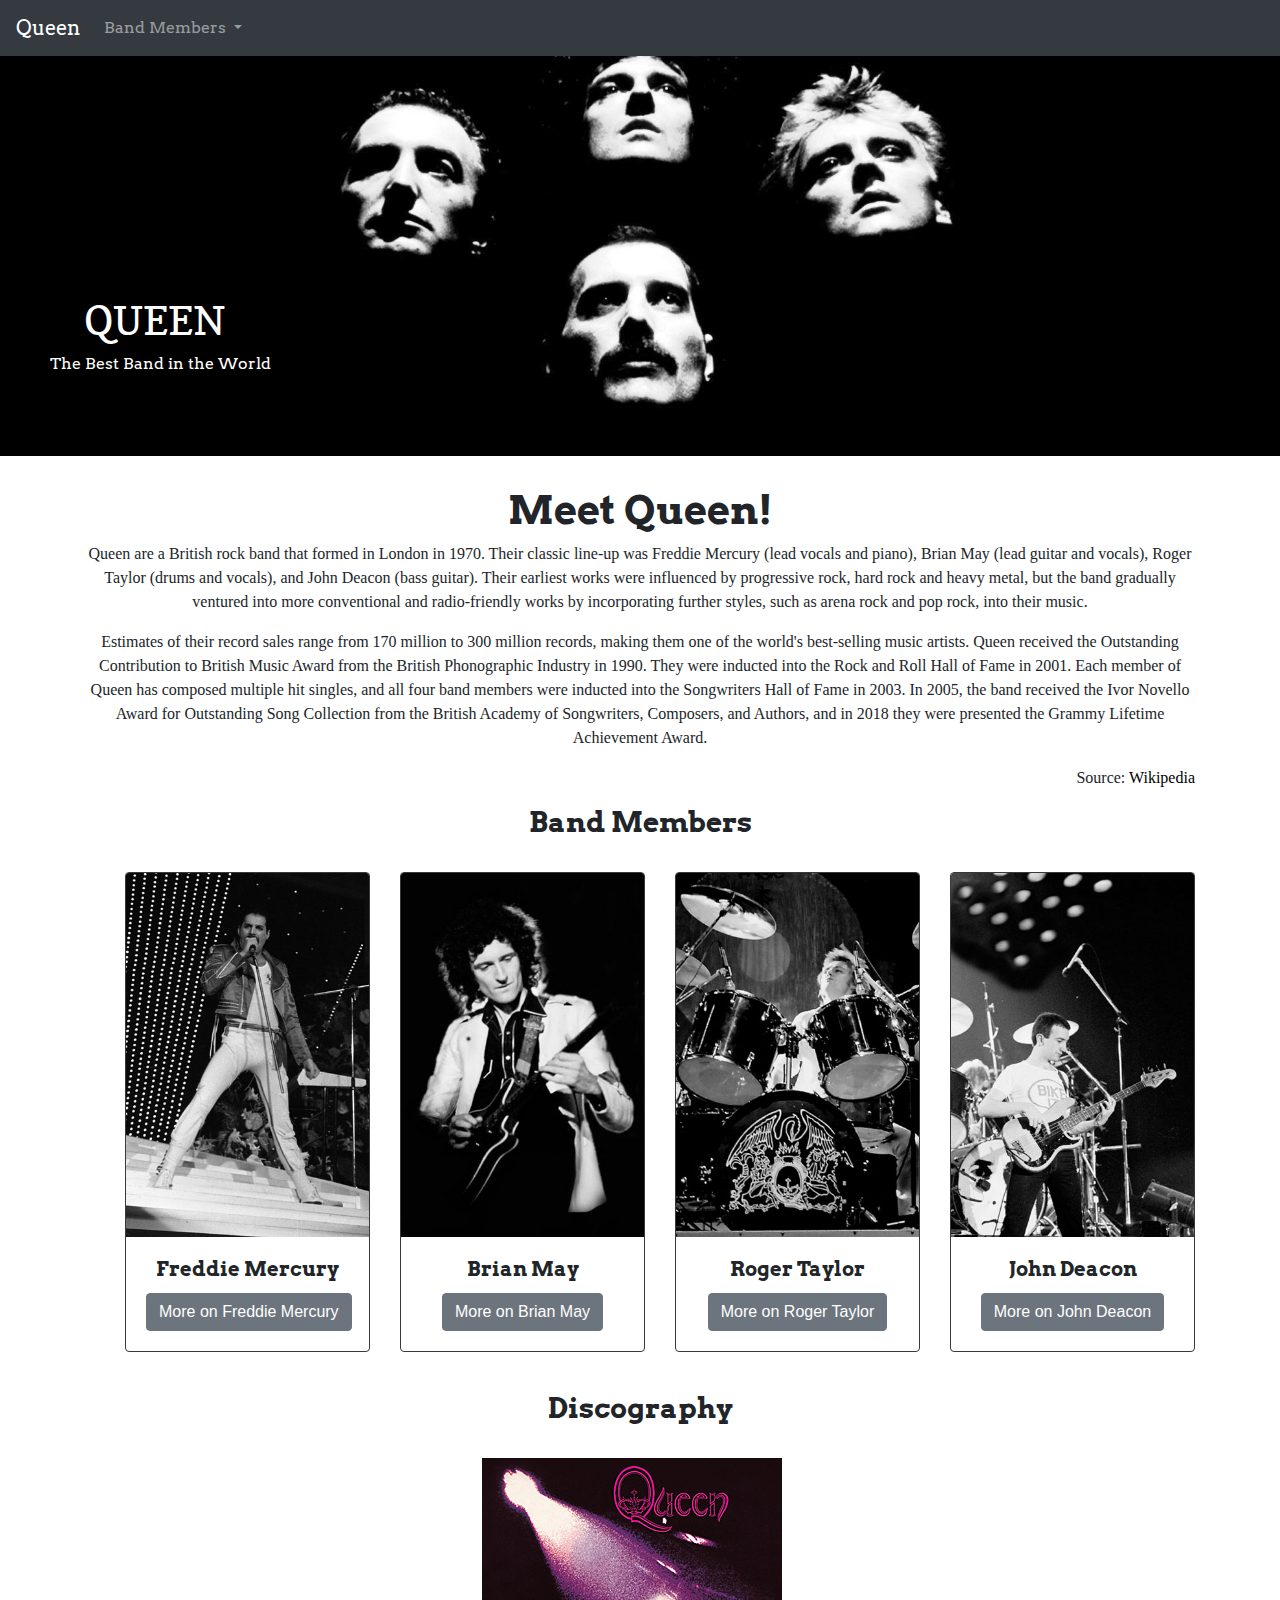
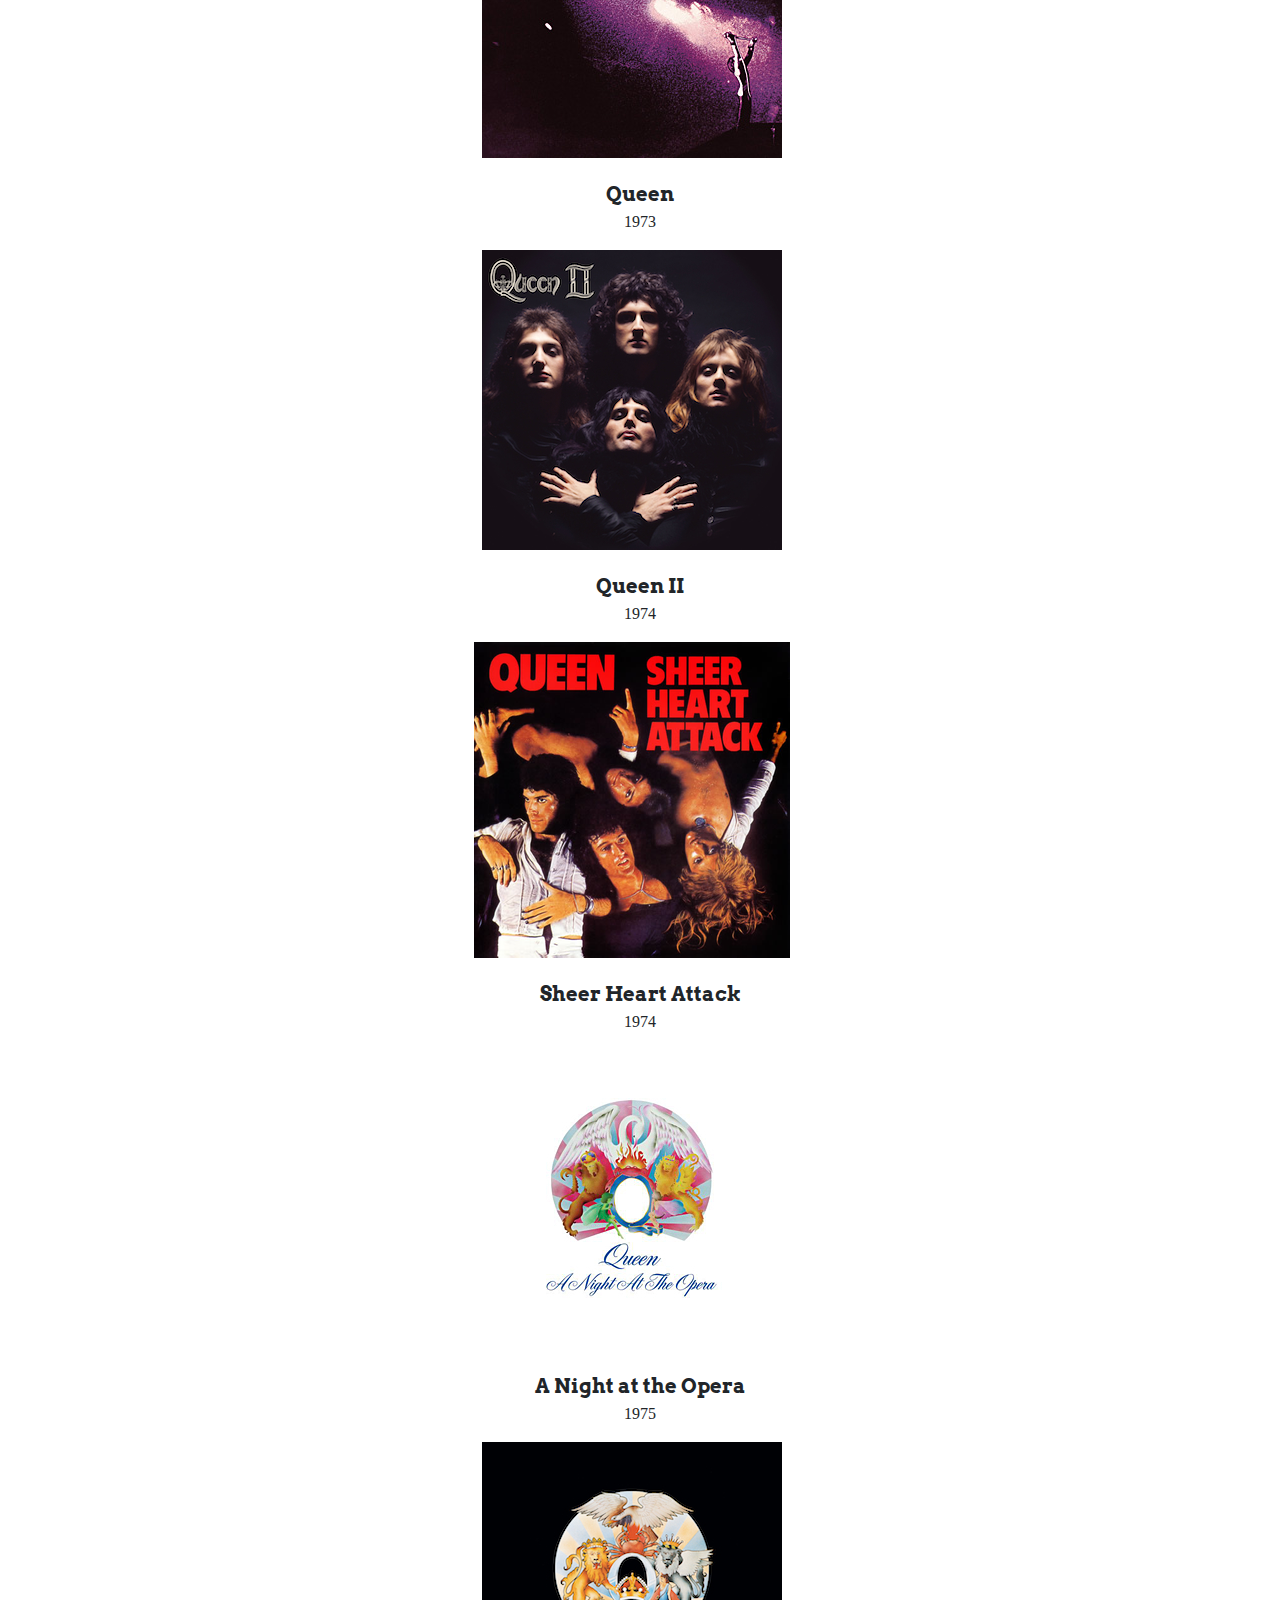
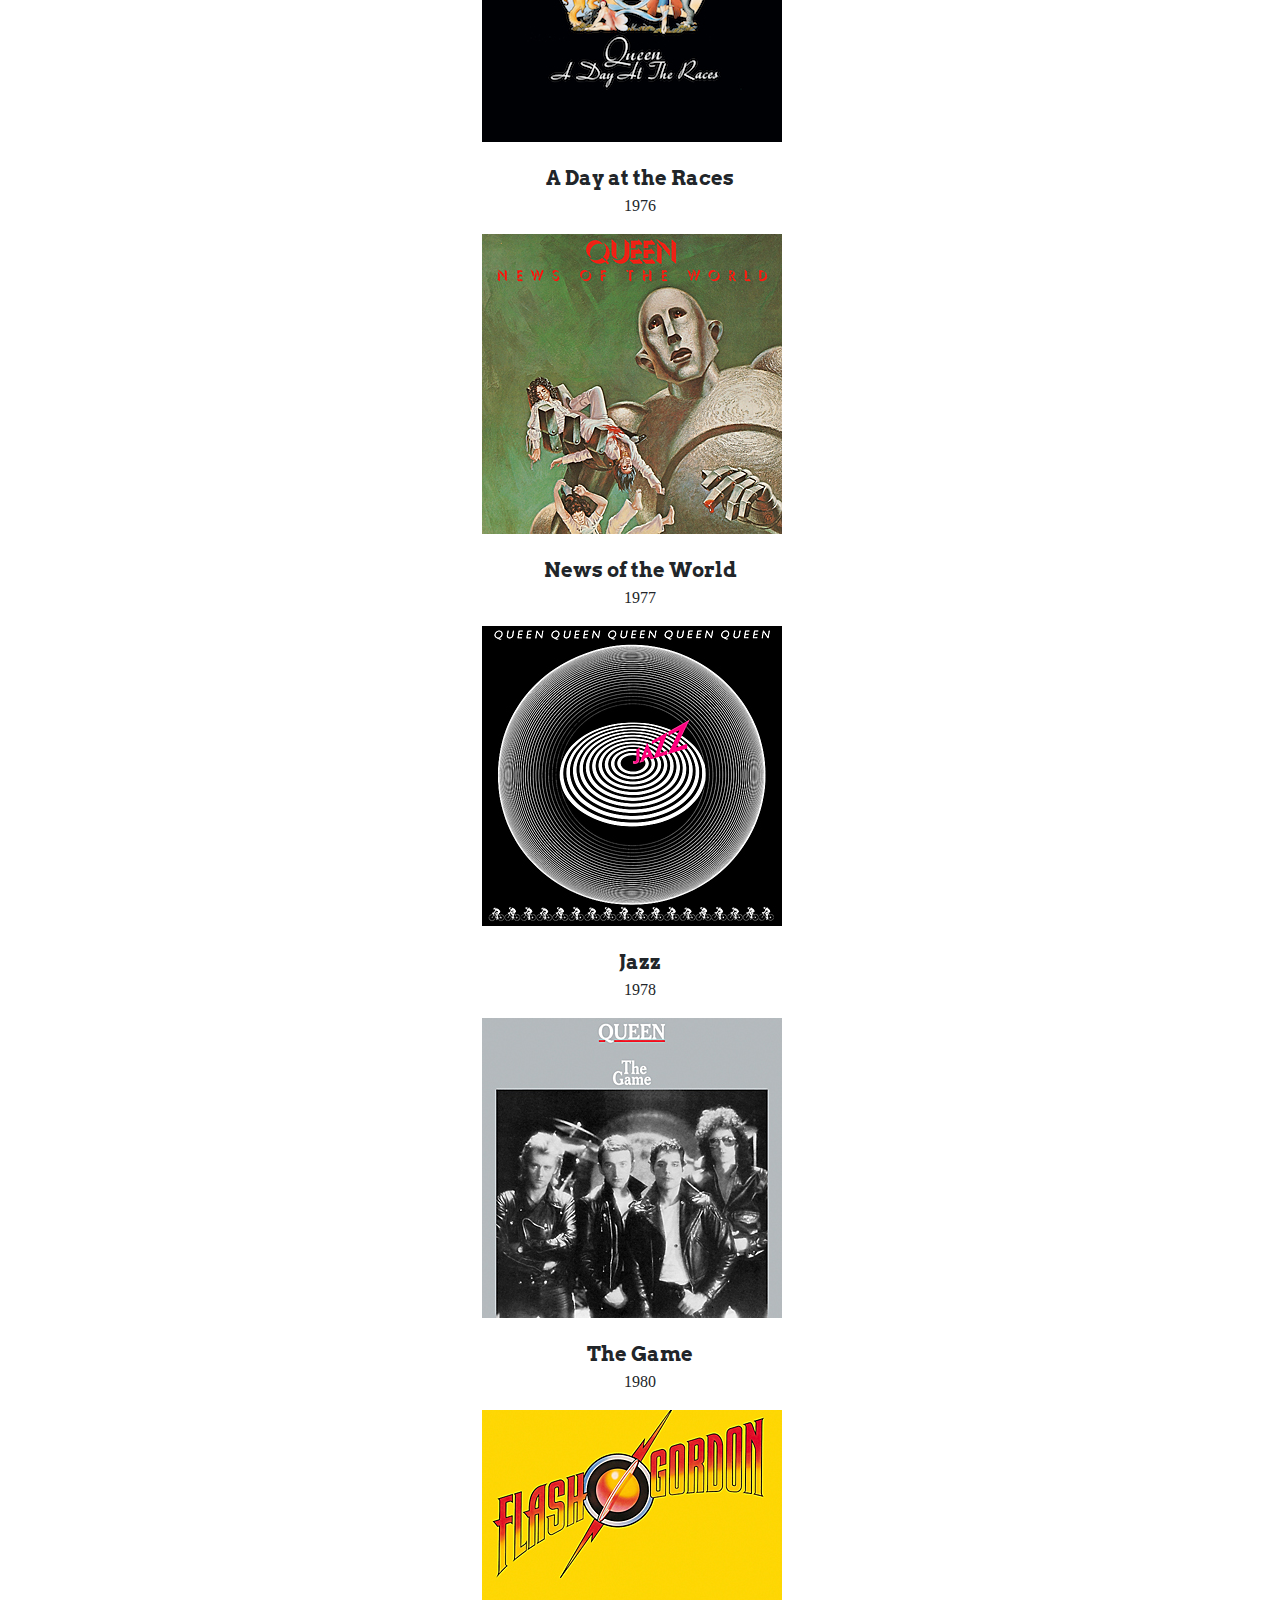
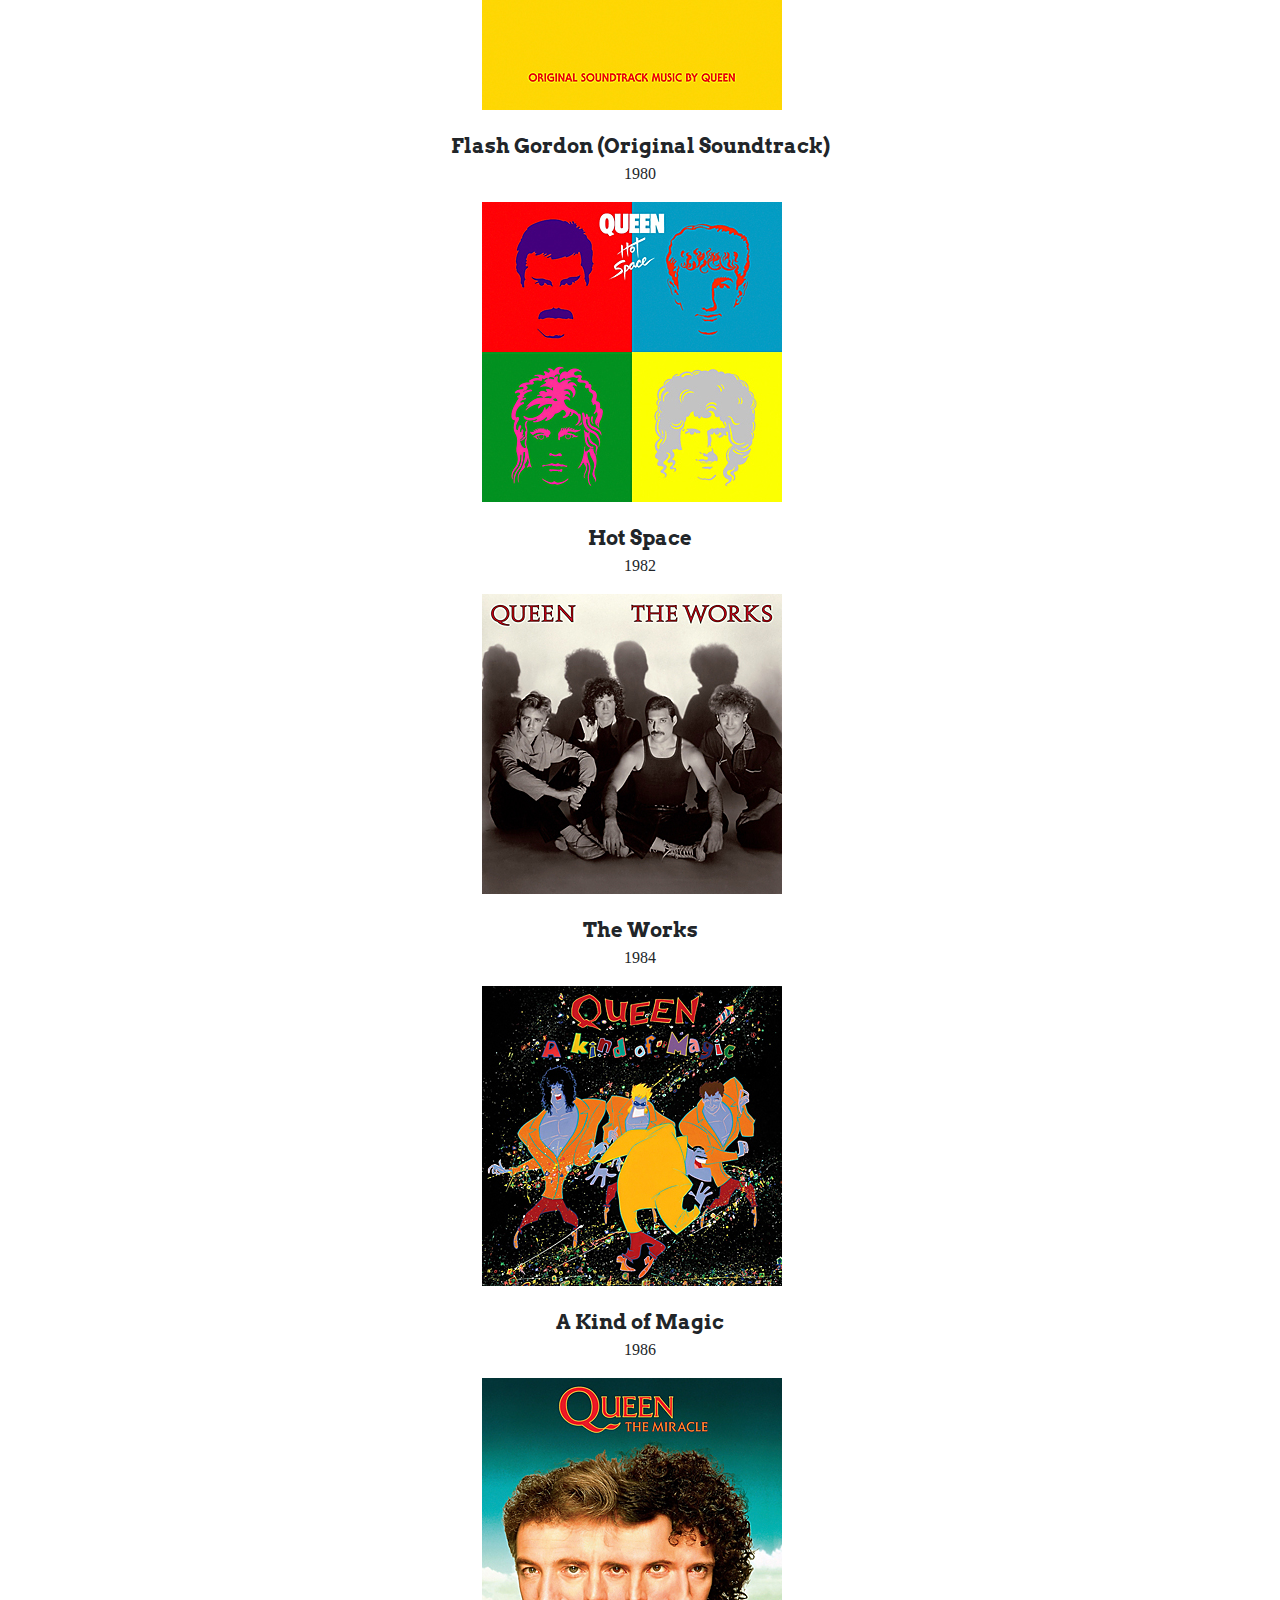
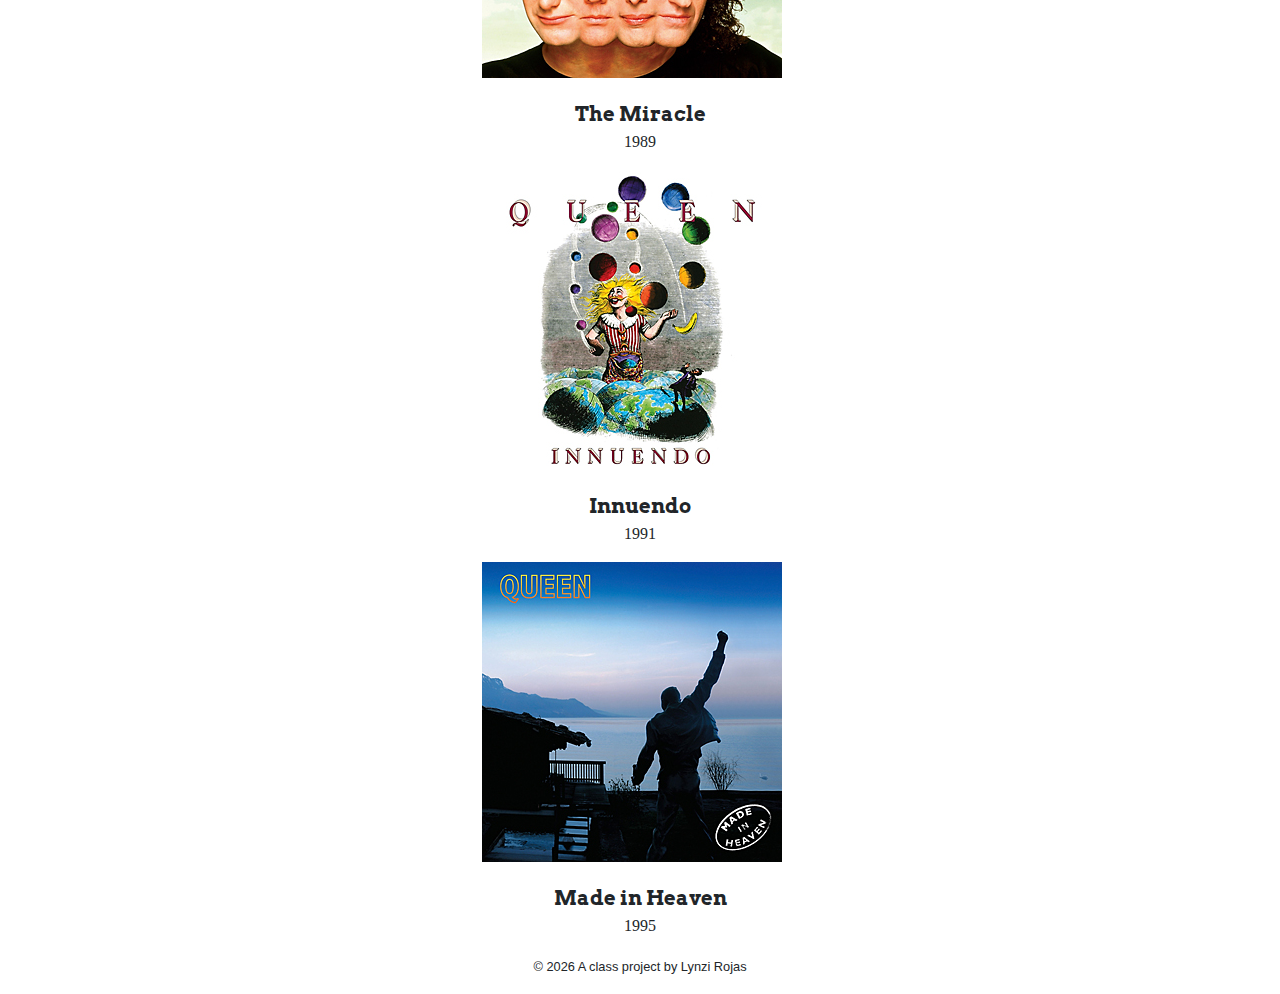
==== commit 92906593: "little change" ====
--- a/docs/index.html
+++ b/docs/index.html
@@ -58,7 +58,7 @@
       <p class="source text-right">
       Source: <a href="https://en.wikipedia.org/wiki/Queen_(band)">Wikipedia</a>
       </p>
-    <h3 class="title">Members</h3>
+    <h3 class="title">Band Members</h3>
     <br>
       <ul class="card-deck">
         
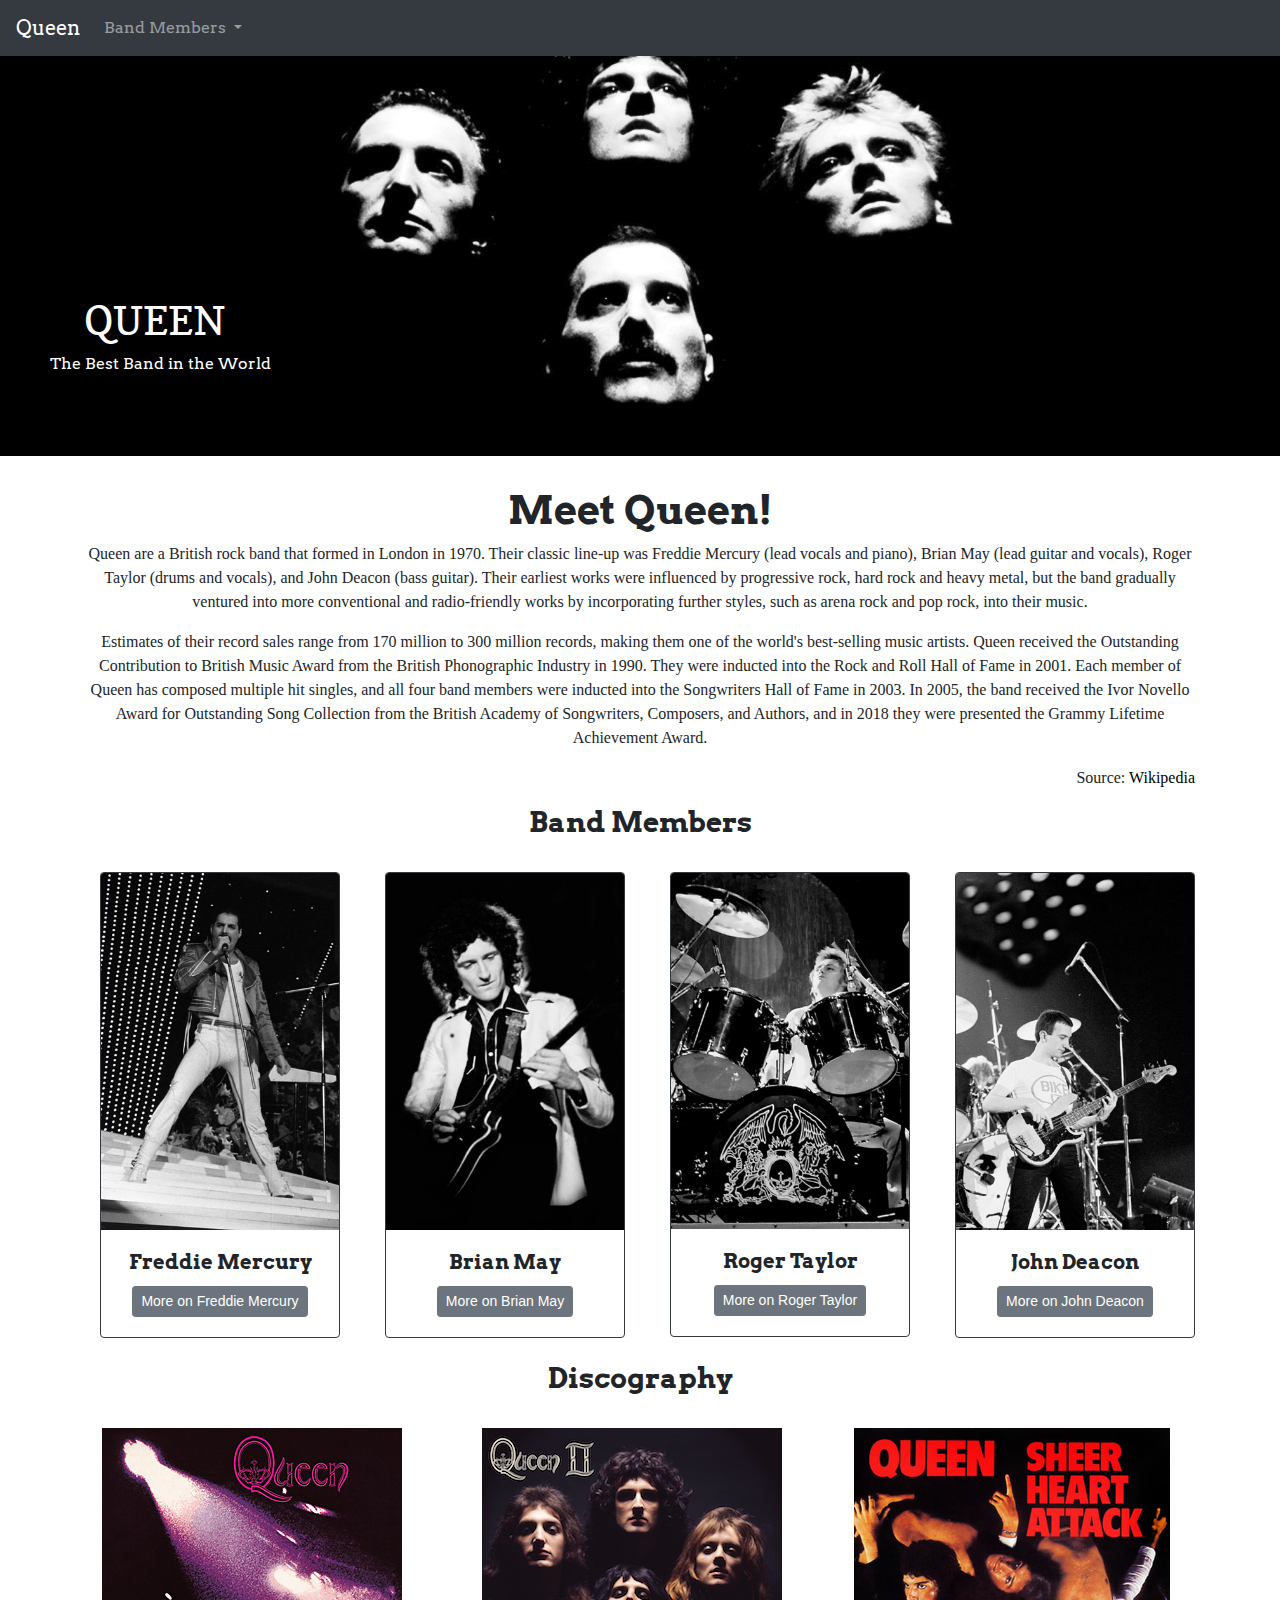
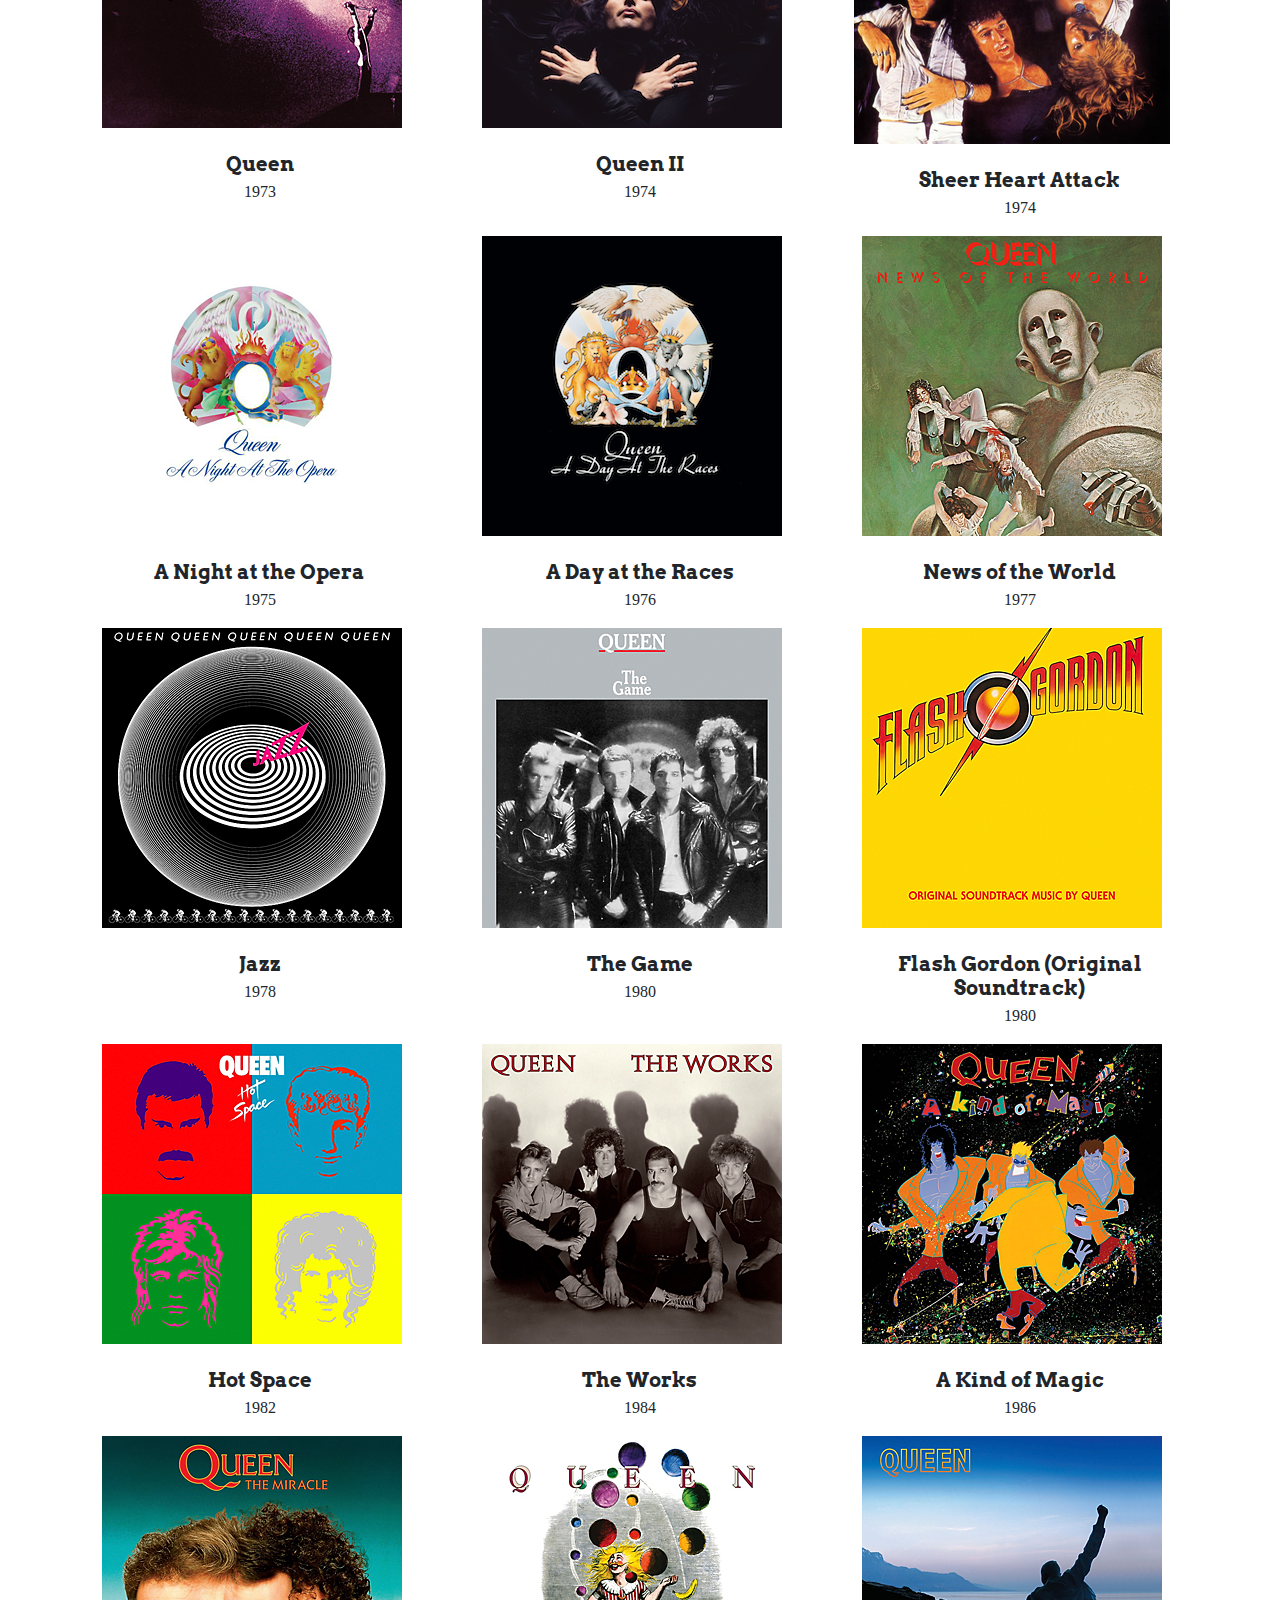
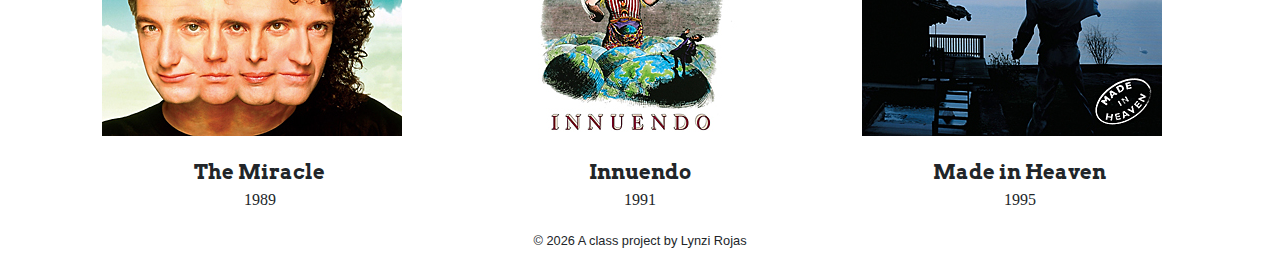
==== commit 287cf1e1: "rows and cols" ====
--- a/docs/index.html
+++ b/docs/index.html
@@ -48,6 +48,7 @@
       <h1 class="title">Meet Queen!</h1>
     </div>
   </div>
+
   <div class="row">
     <div class="col">
       <p>
@@ -58,185 +59,229 @@
       <p class="source text-right">
       Source: <a href="https://en.wikipedia.org/wiki/Queen_(band)">Wikipedia</a>
       </p>
-    <h3 class="title">Band Members</h3>
-    <br>
-      <ul class="card-deck">
+    </div>
+  </div>
+
+  <h3 class="title">Band Members</h3>
+  <br>
+    <div class="card-deck">
+      <div class="row">
         
+        <div class="col-sm-6 col-lg-3">
         <div class="card border-dark mb-4" style="width: 15rem;">
           <img class="card-img-top" src="assets/img/members/freddie-mercury-bw.jpg" alt="Freddie Mercury">
         <div class="card-body text-center">
         <h5 class="card-title">Freddie Mercury</h5>
-          <a href="freddie-mercury.html" class="btn btn-secondary">More on Freddie Mercury</a>
+          <a href="freddie-mercury.html" class="btn btn-secondary btn-sm">More on Freddie Mercury</a>
+        </div>
         </div>
         </div>
           
+        <div class="col-sm-6 col-lg-3">
         <div class="card border-dark mb-4" style="width: 15rem;">
           <img class="card-img-top" src="assets/img/members/brian-may-bw.jpg" alt="Brian May">
         <div class="card-body text-center">
         <h5 class="card-title">Brian May</h5>
-          <a href="brian-may.html" class="btn btn-secondary">More on Brian May</a>
+          <a href="brian-may.html" class="btn btn-secondary btn-sm">More on Brian May</a>
+        </div>
         </div>
         </div>
           
+        <div class="col-sm-6 col-lg-3">
         <div class="card border-dark mb-4" style="width: 15rem;">
           <img class="card-img-top" src="assets/img/members/roger-taylor-bw.jpg" alt="Roger Taylor">
         <div class="card-body text-center">
         <h5 class="card-title">Roger Taylor</h5>
-          <a href="roger-taylor.html" class="btn btn-secondary">More on Roger Taylor</a>
+          <a href="roger-taylor.html" class="btn btn-secondary btn-sm">More on Roger Taylor</a>
+        </div>
         </div>
         </div>
           
+        <div class="col-sm-6 col-lg-3">
         <div class="card border-dark mb-4" style="width: 15rem;">
           <img class="card-img-top" src="assets/img/members/john-deacon-bw.jpg" alt="John Deacon">
         <div class="card-body text-center">
         <h5 class="card-title">John Deacon</h5>
-          <a href="john-deacon.html" class="btn btn-secondary">More on John Deacon</a>
+          <a href="john-deacon.html" class="btn btn-secondary btn-sm">More on John Deacon</a>
+        </div>
         </div>
         </div>
           
-      </ul>
-    <h3 class="title">Discography</h3>
-    <br>
-      <ul class="list-unstyled d-lg-inline" style="width: 15rem;">
-      
-        <li class="media border-dark mb-4 d-lg-inline">
+      </div>
+    </div>
+ 
+  <h3 class="title">Discography</h3>
+  <br>
+    <div class="list-unstyled d-lg-inline" style="width: 15rem;">
+      <div class="row">
+      
+        <div class="col-sm-12 col-lg-4">
+        <li class="media border-dark mb-4 d-inline d-sm-line d-lg-inline">
           <img class="mr-3" src="assets/img/discs/Queen_Queen.png" alt="Queen">
         <div class="media-body">
         <br>
           <h5 class="mt-0 mb-1">Queen</h5>
             <p>1973</p>
         </div>
-        </li>
-      
-        <li class="media border-dark mb-4 d-lg-inline">
+        </div>
+        </li>
+      
+        <div class="col-sm-12 col-lg-4">
+        <li class="media border-dark mb-4 d-inline d-sm-line d-lg-inline">
           <img class="mr-3" src="assets/img/discs/Queen_Queen_II.jpg" alt="Queen II">
         <div class="media-body">
         <br>
           <h5 class="mt-0 mb-1">Queen II</h5>
             <p>1974</p>
         </div>
-        </li>
-      
-        <li class="media border-dark mb-4 d-lg-inline">
+        </div>
+        </li>
+      
+        <div class="col-sm-12 col-lg-4">
+        <li class="media border-dark mb-4 d-inline d-sm-line d-lg-inline">
           <img class="mr-3" src="assets/img/discs/Queen_Sheer_Heart_Attack.png" alt="Sheer Heart Attack">
         <div class="media-body">
         <br>
           <h5 class="mt-0 mb-1">Sheer Heart Attack</h5>
             <p>1974</p>
         </div>
-        </li>
-      
-        <li class="media border-dark mb-4 d-lg-inline">
+        </div>
+        </li>
+      
+        <div class="col-sm-12 col-lg-4">
+        <li class="media border-dark mb-4 d-inline d-sm-line d-lg-inline">
           <img class="mr-3" src="assets/img/discs/Queen_A_Night_At_The_Opera.png" alt="A Night at the Opera">
         <div class="media-body">
         <br>
           <h5 class="mt-0 mb-1">A Night at the Opera</h5>
             <p>1975</p>
         </div>
-        </li>
-      
-        <li class="media border-dark mb-4 d-lg-inline">
+        </div>
+        </li>
+      
+        <div class="col-sm-12 col-lg-4">
+        <li class="media border-dark mb-4 d-inline d-sm-line d-lg-inline">
           <img class="mr-3" src="assets/img/discs/Queen_A_Day_at_the_Races.jpg" alt="A Day at the Races">
         <div class="media-body">
         <br>
           <h5 class="mt-0 mb-1">A Day at the Races</h5>
             <p>1976</p>
         </div>
-        </li>
-      
-        <li class="media border-dark mb-4 d-lg-inline">
+        </div>
+        </li>
+      
+        <div class="col-sm-12 col-lg-4">
+        <li class="media border-dark mb-4 d-inline d-sm-line d-lg-inline">
           <img class="mr-3" src="assets/img/discs/Queen_News_Of_The_World.png" alt="News of the World">
         <div class="media-body">
         <br>
           <h5 class="mt-0 mb-1">News of the World</h5>
             <p>1977</p>
         </div>
-        </li>
-      
-        <li class="media border-dark mb-4 d-lg-inline">
+        </div>
+        </li>
+      
+        <div class="col-sm-12 col-lg-4">
+        <li class="media border-dark mb-4 d-inline d-sm-line d-lg-inline">
           <img class="mr-3" src="assets/img/discs/Queen_Jazz.png" alt="Jazz">
         <div class="media-body">
         <br>
           <h5 class="mt-0 mb-1">Jazz</h5>
             <p>1978</p>
         </div>
-        </li>
-      
-        <li class="media border-dark mb-4 d-lg-inline">
+        </div>
+        </li>
+      
+        <div class="col-sm-12 col-lg-4">
+        <li class="media border-dark mb-4 d-inline d-sm-line d-lg-inline">
           <img class="mr-3" src="assets/img/discs/Queen_The_Game.png" alt="The Game">
         <div class="media-body">
         <br>
           <h5 class="mt-0 mb-1">The Game</h5>
             <p>1980</p>
         </div>
-        </li>
-      
-        <li class="media border-dark mb-4 d-lg-inline">
+        </div>
+        </li>
+      
+        <div class="col-sm-12 col-lg-4">
+        <li class="media border-dark mb-4 d-inline d-sm-line d-lg-inline">
           <img class="mr-3" src="assets/img/discs/Queen_Flash_Gordon.png" alt="Flash Gordon (Original Soundtrack)">
         <div class="media-body">
         <br>
           <h5 class="mt-0 mb-1">Flash Gordon (Original Soundtrack)</h5>
             <p>1980</p>
         </div>
-        </li>
-      
-        <li class="media border-dark mb-4 d-lg-inline">
+        </div>
+        </li>
+      
+        <div class="col-sm-12 col-lg-4">
+        <li class="media border-dark mb-4 d-inline d-sm-line d-lg-inline">
           <img class="mr-3" src="assets/img/discs/Queen_Hot_Space.png" alt="Hot Space">
         <div class="media-body">
         <br>
           <h5 class="mt-0 mb-1">Hot Space</h5>
             <p>1982</p>
         </div>
-        </li>
-      
-        <li class="media border-dark mb-4 d-lg-inline">
+        </div>
+        </li>
+      
+        <div class="col-sm-12 col-lg-4">
+        <li class="media border-dark mb-4 d-inline d-sm-line d-lg-inline">
           <img class="mr-3" src="assets/img/discs/Queen_The_Works.png" alt="The Works">
         <div class="media-body">
         <br>
           <h5 class="mt-0 mb-1">The Works</h5>
             <p>1984</p>
         </div>
-        </li>
-      
-        <li class="media border-dark mb-4 d-lg-inline">
+        </div>
+        </li>
+      
+        <div class="col-sm-12 col-lg-4">
+        <li class="media border-dark mb-4 d-inline d-sm-line d-lg-inline">
           <img class="mr-3" src="assets/img/discs/Queen_A_Kind_Of_Magic.png" alt="A Kind of Magic">
         <div class="media-body">
         <br>
           <h5 class="mt-0 mb-1">A Kind of Magic</h5>
             <p>1986</p>
         </div>
-        </li>
-      
-        <li class="media border-dark mb-4 d-lg-inline">
+        </div>
+        </li>
+      
+        <div class="col-sm-12 col-lg-4">
+        <li class="media border-dark mb-4 d-inline d-sm-line d-lg-inline">
           <img class="mr-3" src="assets/img/discs/Queen_The_Miracle.png" alt="The Miracle">
         <div class="media-body">
         <br>
           <h5 class="mt-0 mb-1">The Miracle</h5>
             <p>1989</p>
         </div>
-        </li>
-      
-        <li class="media border-dark mb-4 d-lg-inline">
+        </div>
+        </li>
+      
+        <div class="col-sm-12 col-lg-4">
+        <li class="media border-dark mb-4 d-inline d-sm-line d-lg-inline">
           <img class="mr-3" src="assets/img/discs/Queen_Innuendo.png" alt="Innuendo">
         <div class="media-body">
         <br>
           <h5 class="mt-0 mb-1">Innuendo</h5>
             <p>1991</p>
         </div>
-        </li>
-      
-        <li class="media border-dark mb-4 d-lg-inline">
+        </div>
+        </li>
+      
+        <div class="col-sm-12 col-lg-4">
+        <li class="media border-dark mb-4 d-inline d-sm-line d-lg-inline">
           <img class="mr-3" src="assets/img/discs/Queen_Made_in_Heaven.jpg" alt="Made in Heaven">
         <div class="media-body">
         <br>
           <h5 class="mt-0 mb-1">Made in Heaven</h5>
             <p>1995</p>
         </div>
-        </li>
-      
-      </ul>
+        </div>
+        </li>
+      
+      </div>
     </div>
-  </div>
 </div>
 
 
--- a/docs/css/main.css
+++ b/docs/css/main.css
@@ -3,5 +3,5 @@
  * Copyright 2011-2018 The Bootstrap Authors
  * Copyright 2011-2018 Twitter, Inc.
  * Licensed under MIT (https://github.com/twbs/bootstrap/blob/master/LICENSE)
- */:root{--blue:#007bff;--indigo:#6610f2;--purple:#6f42c1;--pink:#e83e8c;--red:#dc3545;--orange:#fd7e14;--yellow:#ffc107;--green:#28a745;--teal:#20c997;--cyan:#17a2b8;--white:#fff;--gray:#6c757d;--gray-dark:#343a40;--primary:#007bff;--secondary:#6c757d;--success:#28a745;--info:#17a2b8;--warning:#ffc107;--danger:#dc3545;--light:#f8f9fa;--dark:#343a40;--breakpoint-xs:0;--breakpoint-sm:576px;--breakpoint-md:768px;--breakpoint-lg:992px;--breakpoint-xl:1200px;--font-family-sans-serif:-apple-system,BlinkMacSystemFont,"Segoe UI",Roboto,"Helvetica Neue",Arial,sans-serif,"Apple Color Emoji","Segoe UI Emoji","Segoe UI Symbol","Noto Color Emoji";--font-family-monospace:SFMono-Regular,Menlo,Monaco,Consolas,"Liberation Mono","Courier New",monospace}*,:after,:before{box-sizing:border-box}html{font-family:sans-serif;line-height:1.15;-webkit-text-size-adjust:100%;-ms-text-size-adjust:100%;-ms-overflow-style:scrollbar;-webkit-tap-highlight-color:rgba(0,0,0,0)}@-ms-viewport{width:device-width}article,aside,figcaption,figure,footer,header,hgroup,main,nav,section{display:block}body{margin:0;font-family:-apple-system,BlinkMacSystemFont,Segoe UI,Roboto,Helvetica Neue,Arial,sans-serif;font-size:1rem;font-weight:400;line-height:1.5;color:#212529;text-align:left;background-color:#fff}[tabindex="-1"]:focus{outline:0!important}hr{box-sizing:content-box;height:0;overflow:visible}h1,h2,h3,h4,h5,h6{margin-top:0;margin-bottom:.5rem}p{margin-top:0;margin-bottom:1rem}abbr[data-original-title],abbr[title]{text-decoration:underline;-webkit-text-decoration:underline dotted;-moz-text-decoration:underline dotted;text-decoration:underline dotted;cursor:help;border-bottom:0}address{font-style:normal;line-height:inherit}address,dl,ol,ul{margin-bottom:1rem}dl,ol,ul{margin-top:0}ol ol,ol ul,ul ol,ul ul{margin-bottom:0}dt{font-weight:700}dd{margin-bottom:.5rem;margin-left:0}blockquote{margin:0 0 1rem}dfn{font-style:italic}b,strong{font-weight:bolder}small{font-size:80%}sub,sup{position:relative;font-size:75%;line-height:0;vertical-align:baseline}sub{bottom:-.25em}sup{top:-.5em}a{color:#007bff;text-decoration:none;background-color:transparent;-webkit-text-decoration-skip:objects}a:hover{color:#0056b3;text-decoration:underline}a:not([href]):not([tabindex]),a:not([href]):not([tabindex]):focus,a:not([href]):not([tabindex]):hover{color:inherit;text-decoration:none}a:not([href]):not([tabindex]):focus{outline:0}code,kbd,pre,samp{font-family:SFMono-Regular,Menlo,Monaco,Consolas,Liberation Mono,Courier New,monospace;font-size:1em}pre{margin-top:0;margin-bottom:1rem;overflow:auto;-ms-overflow-style:scrollbar}figure{margin:0 0 1rem}img{border-style:none}img,svg{vertical-align:middle}svg{overflow:hidden}table{border-collapse:collapse}caption{padding-top:.75rem;padding-bottom:.75rem;color:#6c757d;text-align:left;caption-side:bottom}th{text-align:inherit}label{display:inline-block;margin-bottom:.5rem}button{border-radius:0}button:focus{outline:1px dotted;outline:5px auto -webkit-focus-ring-color}button,input,optgroup,select,textarea{margin:0;font-family:inherit;font-size:inherit;line-height:inherit}button,input{overflow:visible}button,select{text-transform:none}[type=reset],[type=submit],button,html [type=button]{-webkit-appearance:button}[type=button]::-moz-focus-inner,[type=reset]::-moz-focus-inner,[type=submit]::-moz-focus-inner,button::-moz-focus-inner{padding:0;border-style:none}input[type=checkbox],input[type=radio]{box-sizing:border-box;padding:0}input[type=date],input[type=datetime-local],input[type=month],input[type=time]{-webkit-appearance:listbox}textarea{overflow:auto;resize:vertical}fieldset{min-width:0;padding:0;margin:0;border:0}legend{display:block;width:100%;max-width:100%;padding:0;margin-bottom:.5rem;font-size:1.5rem;line-height:inherit;color:inherit;white-space:normal}progress{vertical-align:baseline}[type=number]::-webkit-inner-spin-button,[type=number]::-webkit-outer-spin-button{height:auto}[type=search]{outline-offset:-2px;-webkit-appearance:none}[type=search]::-webkit-search-cancel-button,[type=search]::-webkit-search-decoration{-webkit-appearance:none}::-webkit-file-upload-button{font:inherit;-webkit-appearance:button}output{display:inline-block}summary{display:list-item;cursor:pointer}template{display:none}[hidden]{display:none!important}.h1,.h2,.h3,.h4,.h5,.h6,h1,h2,h3,h4,h5,h6{margin-bottom:.5rem;font-family:inherit;font-weight:500;line-height:1.2;color:inherit}.h1,h1{font-size:2.5rem}.h2,h2{font-size:2rem}.h3,h3{font-size:1.75rem}.h4,h4{font-size:1.5rem}.h5,h5{font-size:1.25rem}.h6,h6{font-size:1rem}.lead{font-size:1.25rem;font-weight:300}.display-1{font-size:6rem}.display-1,.display-2{font-weight:300;line-height:1.2}.display-2{font-size:5.5rem}.display-3{font-size:4.5rem}.display-3,.display-4{font-weight:300;line-height:1.2}.display-4{font-size:3.5rem}hr{margin-top:1rem;margin-bottom:1rem;border:0;border-top:1px solid rgba(0,0,0,.1)}.small,small{font-size:80%;font-weight:400}.mark,mark{padding:.2em;background-color:#fcf8e3}.list-inline,.list-unstyled{padding-left:0;list-style:none}.list-inline-item{display:inline-block}.list-inline-item:not(:last-child){margin-right:.5rem}.initialism{font-size:90%;text-transform:uppercase}.blockquote{margin-bottom:1rem;font-size:1.25rem}.blockquote-footer{display:block;font-size:80%;color:#6c757d}.blockquote-footer:before{content:"\2014 \00A0"}.img-fluid,.img-thumbnail{max-width:100%;height:auto}.img-thumbnail{padding:.25rem;background-color:#fff;border:1px solid #dee2e6;border-radius:.25rem}.figure{display:inline-block}.figure-img{margin-bottom:.5rem;line-height:1}.figure-caption{font-size:90%;color:#6c757d}code{font-size:87.5%;color:#e83e8c;word-break:break-word}a>code{color:inherit}kbd{padding:.2rem .4rem;font-size:87.5%;color:#fff;background-color:#212529;border-radius:.2rem}kbd kbd{padding:0;font-size:100%;font-weight:700}pre{display:block;font-size:87.5%;color:#212529}pre code{font-size:inherit;color:inherit;word-break:normal}.pre-scrollable{max-height:340px;overflow-y:scroll}.container{width:100%;padding-right:15px;padding-left:15px;margin-right:auto;margin-left:auto}@media (min-width:576px){.container{max-width:540px}}@media (min-width:768px){.container{max-width:720px}}@media (min-width:992px){.container{max-width:960px}}@media (min-width:1200px){.container{max-width:1140px}}.container-fluid{width:100%;padding-right:15px;padding-left:15px;margin-right:auto;margin-left:auto}.row{display:-ms-flexbox;display:flex;-ms-flex-wrap:wrap;flex-wrap:wrap;margin-right:-15px;margin-left:-15px}.no-gutters{margin-right:0;margin-left:0}.no-gutters>.col,.no-gutters>[class*=col-]{padding-right:0;padding-left:0}.col,.col-1,.col-2,.col-3,.col-4,.col-5,.col-6,.col-7,.col-8,.col-9,.col-10,.col-11,.col-12,.col-auto,.col-lg,.col-lg-1,.col-lg-2,.col-lg-3,.col-lg-4,.col-lg-5,.col-lg-6,.col-lg-7,.col-lg-8,.col-lg-9,.col-lg-10,.col-lg-11,.col-lg-12,.col-lg-auto,.col-md,.col-md-1,.col-md-2,.col-md-3,.col-md-4,.col-md-5,.col-md-6,.col-md-7,.col-md-8,.col-md-9,.col-md-10,.col-md-11,.col-md-12,.col-md-auto,.col-sm,.col-sm-1,.col-sm-2,.col-sm-3,.col-sm-4,.col-sm-5,.col-sm-6,.col-sm-7,.col-sm-8,.col-sm-9,.col-sm-10,.col-sm-11,.col-sm-12,.col-sm-auto,.col-xl,.col-xl-1,.col-xl-2,.col-xl-3,.col-xl-4,.col-xl-5,.col-xl-6,.col-xl-7,.col-xl-8,.col-xl-9,.col-xl-10,.col-xl-11,.col-xl-12,.col-xl-auto{position:relative;width:100%;min-height:1px;padding-right:15px;padding-left:15px}.col{-ms-flex-preferred-size:0;flex-basis:0;-ms-flex-positive:1;flex-grow:1;max-width:100%}.col-auto{-ms-flex:0 0 auto;flex:0 0 auto;width:auto;max-width:none}.col-1{-ms-flex:0 0 8.33333%;flex:0 0 8.33333%;max-width:8.33333%}.col-2{-ms-flex:0 0 16.66667%;flex:0 0 16.66667%;max-width:16.66667%}.col-3{-ms-flex:0 0 25%;flex:0 0 25%;max-width:25%}.col-4{-ms-flex:0 0 33.33333%;flex:0 0 33.33333%;max-width:33.33333%}.col-5{-ms-flex:0 0 41.66667%;flex:0 0 41.66667%;max-width:41.66667%}.col-6{-ms-flex:0 0 50%;flex:0 0 50%;max-width:50%}.col-7{-ms-flex:0 0 58.33333%;flex:0 0 58.33333%;max-width:58.33333%}.col-8{-ms-flex:0 0 66.66667%;flex:0 0 66.66667%;max-width:66.66667%}.col-9{-ms-flex:0 0 75%;flex:0 0 75%;max-width:75%}.col-10{-ms-flex:0 0 83.33333%;flex:0 0 83.33333%;max-width:83.33333%}.col-11{-ms-flex:0 0 91.66667%;flex:0 0 91.66667%;max-width:91.66667%}.col-12{-ms-flex:0 0 100%;flex:0 0 100%;max-width:100%}.order-first{-ms-flex-order:-1;order:-1}.order-last{-ms-flex-order:13;order:13}.order-0{-ms-flex-order:0;order:0}.order-1{-ms-flex-order:1;order:1}.order-2{-ms-flex-order:2;order:2}.order-3{-ms-flex-order:3;order:3}.order-4{-ms-flex-order:4;order:4}.order-5{-ms-flex-order:5;order:5}.order-6{-ms-flex-order:6;order:6}.order-7{-ms-flex-order:7;order:7}.order-8{-ms-flex-order:8;order:8}.order-9{-ms-flex-order:9;order:9}.order-10{-ms-flex-order:10;order:10}.order-11{-ms-flex-order:11;order:11}.order-12{-ms-flex-order:12;order:12}.offset-1{margin-left:8.33333%}.offset-2{margin-left:16.66667%}.offset-3{margin-left:25%}.offset-4{margin-left:33.33333%}.offset-5{margin-left:41.66667%}.offset-6{margin-left:50%}.offset-7{margin-left:58.33333%}.offset-8{margin-left:66.66667%}.offset-9{margin-left:75%}.offset-10{margin-left:83.33333%}.offset-11{margin-left:91.66667%}@media (min-width:576px){.col-sm{-ms-flex-preferred-size:0;flex-basis:0;-ms-flex-positive:1;flex-grow:1;max-width:100%}.col-sm-auto{-ms-flex:0 0 auto;flex:0 0 auto;width:auto;max-width:none}.col-sm-1{-ms-flex:0 0 8.33333%;flex:0 0 8.33333%;max-width:8.33333%}.col-sm-2{-ms-flex:0 0 16.66667%;flex:0 0 16.66667%;max-width:16.66667%}.col-sm-3{-ms-flex:0 0 25%;flex:0 0 25%;max-width:25%}.col-sm-4{-ms-flex:0 0 33.33333%;flex:0 0 33.33333%;max-width:33.33333%}.col-sm-5{-ms-flex:0 0 41.66667%;flex:0 0 41.66667%;max-width:41.66667%}.col-sm-6{-ms-flex:0 0 50%;flex:0 0 50%;max-width:50%}.col-sm-7{-ms-flex:0 0 58.33333%;flex:0 0 58.33333%;max-width:58.33333%}.col-sm-8{-ms-flex:0 0 66.66667%;flex:0 0 66.66667%;max-width:66.66667%}.col-sm-9{-ms-flex:0 0 75%;flex:0 0 75%;max-width:75%}.col-sm-10{-ms-flex:0 0 83.33333%;flex:0 0 83.33333%;max-width:83.33333%}.col-sm-11{-ms-flex:0 0 91.66667%;flex:0 0 91.66667%;max-width:91.66667%}.col-sm-12{-ms-flex:0 0 100%;flex:0 0 100%;max-width:100%}.order-sm-first{-ms-flex-order:-1;order:-1}.order-sm-last{-ms-flex-order:13;order:13}.order-sm-0{-ms-flex-order:0;order:0}.order-sm-1{-ms-flex-order:1;order:1}.order-sm-2{-ms-flex-order:2;order:2}.order-sm-3{-ms-flex-order:3;order:3}.order-sm-4{-ms-flex-order:4;order:4}.order-sm-5{-ms-flex-order:5;order:5}.order-sm-6{-ms-flex-order:6;order:6}.order-sm-7{-ms-flex-order:7;order:7}.order-sm-8{-ms-flex-order:8;order:8}.order-sm-9{-ms-flex-order:9;order:9}.order-sm-10{-ms-flex-order:10;order:10}.order-sm-11{-ms-flex-order:11;order:11}.order-sm-12{-ms-flex-order:12;order:12}.offset-sm-0{margin-left:0}.offset-sm-1{margin-left:8.33333%}.offset-sm-2{margin-left:16.66667%}.offset-sm-3{margin-left:25%}.offset-sm-4{margin-left:33.33333%}.offset-sm-5{margin-left:41.66667%}.offset-sm-6{margin-left:50%}.offset-sm-7{margin-left:58.33333%}.offset-sm-8{margin-left:66.66667%}.offset-sm-9{margin-left:75%}.offset-sm-10{margin-left:83.33333%}.offset-sm-11{margin-left:91.66667%}}@media (min-width:768px){.col-md{-ms-flex-preferred-size:0;flex-basis:0;-ms-flex-positive:1;flex-grow:1;max-width:100%}.col-md-auto{-ms-flex:0 0 auto;flex:0 0 auto;width:auto;max-width:none}.col-md-1{-ms-flex:0 0 8.33333%;flex:0 0 8.33333%;max-width:8.33333%}.col-md-2{-ms-flex:0 0 16.66667%;flex:0 0 16.66667%;max-width:16.66667%}.col-md-3{-ms-flex:0 0 25%;flex:0 0 25%;max-width:25%}.col-md-4{-ms-flex:0 0 33.33333%;flex:0 0 33.33333%;max-width:33.33333%}.col-md-5{-ms-flex:0 0 41.66667%;flex:0 0 41.66667%;max-width:41.66667%}.col-md-6{-ms-flex:0 0 50%;flex:0 0 50%;max-width:50%}.col-md-7{-ms-flex:0 0 58.33333%;flex:0 0 58.33333%;max-width:58.33333%}.col-md-8{-ms-flex:0 0 66.66667%;flex:0 0 66.66667%;max-width:66.66667%}.col-md-9{-ms-flex:0 0 75%;flex:0 0 75%;max-width:75%}.col-md-10{-ms-flex:0 0 83.33333%;flex:0 0 83.33333%;max-width:83.33333%}.col-md-11{-ms-flex:0 0 91.66667%;flex:0 0 91.66667%;max-width:91.66667%}.col-md-12{-ms-flex:0 0 100%;flex:0 0 100%;max-width:100%}.order-md-first{-ms-flex-order:-1;order:-1}.order-md-last{-ms-flex-order:13;order:13}.order-md-0{-ms-flex-order:0;order:0}.order-md-1{-ms-flex-order:1;order:1}.order-md-2{-ms-flex-order:2;order:2}.order-md-3{-ms-flex-order:3;order:3}.order-md-4{-ms-flex-order:4;order:4}.order-md-5{-ms-flex-order:5;order:5}.order-md-6{-ms-flex-order:6;order:6}.order-md-7{-ms-flex-order:7;order:7}.order-md-8{-ms-flex-order:8;order:8}.order-md-9{-ms-flex-order:9;order:9}.order-md-10{-ms-flex-order:10;order:10}.order-md-11{-ms-flex-order:11;order:11}.order-md-12{-ms-flex-order:12;order:12}.offset-md-0{margin-left:0}.offset-md-1{margin-left:8.33333%}.offset-md-2{margin-left:16.66667%}.offset-md-3{margin-left:25%}.offset-md-4{margin-left:33.33333%}.offset-md-5{margin-left:41.66667%}.offset-md-6{margin-left:50%}.offset-md-7{margin-left:58.33333%}.offset-md-8{margin-left:66.66667%}.offset-md-9{margin-left:75%}.offset-md-10{margin-left:83.33333%}.offset-md-11{margin-left:91.66667%}}@media (min-width:992px){.col-lg{-ms-flex-preferred-size:0;flex-basis:0;-ms-flex-positive:1;flex-grow:1;max-width:100%}.col-lg-auto{-ms-flex:0 0 auto;flex:0 0 auto;width:auto;max-width:none}.col-lg-1{-ms-flex:0 0 8.33333%;flex:0 0 8.33333%;max-width:8.33333%}.col-lg-2{-ms-flex:0 0 16.66667%;flex:0 0 16.66667%;max-width:16.66667%}.col-lg-3{-ms-flex:0 0 25%;flex:0 0 25%;max-width:25%}.col-lg-4{-ms-flex:0 0 33.33333%;flex:0 0 33.33333%;max-width:33.33333%}.col-lg-5{-ms-flex:0 0 41.66667%;flex:0 0 41.66667%;max-width:41.66667%}.col-lg-6{-ms-flex:0 0 50%;flex:0 0 50%;max-width:50%}.col-lg-7{-ms-flex:0 0 58.33333%;flex:0 0 58.33333%;max-width:58.33333%}.col-lg-8{-ms-flex:0 0 66.66667%;flex:0 0 66.66667%;max-width:66.66667%}.col-lg-9{-ms-flex:0 0 75%;flex:0 0 75%;max-width:75%}.col-lg-10{-ms-flex:0 0 83.33333%;flex:0 0 83.33333%;max-width:83.33333%}.col-lg-11{-ms-flex:0 0 91.66667%;flex:0 0 91.66667%;max-width:91.66667%}.col-lg-12{-ms-flex:0 0 100%;flex:0 0 100%;max-width:100%}.order-lg-first{-ms-flex-order:-1;order:-1}.order-lg-last{-ms-flex-order:13;order:13}.order-lg-0{-ms-flex-order:0;order:0}.order-lg-1{-ms-flex-order:1;order:1}.order-lg-2{-ms-flex-order:2;order:2}.order-lg-3{-ms-flex-order:3;order:3}.order-lg-4{-ms-flex-order:4;order:4}.order-lg-5{-ms-flex-order:5;order:5}.order-lg-6{-ms-flex-order:6;order:6}.order-lg-7{-ms-flex-order:7;order:7}.order-lg-8{-ms-flex-order:8;order:8}.order-lg-9{-ms-flex-order:9;order:9}.order-lg-10{-ms-flex-order:10;order:10}.order-lg-11{-ms-flex-order:11;order:11}.order-lg-12{-ms-flex-order:12;order:12}.offset-lg-0{margin-left:0}.offset-lg-1{margin-left:8.33333%}.offset-lg-2{margin-left:16.66667%}.offset-lg-3{margin-left:25%}.offset-lg-4{margin-left:33.33333%}.offset-lg-5{margin-left:41.66667%}.offset-lg-6{margin-left:50%}.offset-lg-7{margin-left:58.33333%}.offset-lg-8{margin-left:66.66667%}.offset-lg-9{margin-left:75%}.offset-lg-10{margin-left:83.33333%}.offset-lg-11{margin-left:91.66667%}}@media (min-width:1200px){.col-xl{-ms-flex-preferred-size:0;flex-basis:0;-ms-flex-positive:1;flex-grow:1;max-width:100%}.col-xl-auto{-ms-flex:0 0 auto;flex:0 0 auto;width:auto;max-width:none}.col-xl-1{-ms-flex:0 0 8.33333%;flex:0 0 8.33333%;max-width:8.33333%}.col-xl-2{-ms-flex:0 0 16.66667%;flex:0 0 16.66667%;max-width:16.66667%}.col-xl-3{-ms-flex:0 0 25%;flex:0 0 25%;max-width:25%}.col-xl-4{-ms-flex:0 0 33.33333%;flex:0 0 33.33333%;max-width:33.33333%}.col-xl-5{-ms-flex:0 0 41.66667%;flex:0 0 41.66667%;max-width:41.66667%}.col-xl-6{-ms-flex:0 0 50%;flex:0 0 50%;max-width:50%}.col-xl-7{-ms-flex:0 0 58.33333%;flex:0 0 58.33333%;max-width:58.33333%}.col-xl-8{-ms-flex:0 0 66.66667%;flex:0 0 66.66667%;max-width:66.66667%}.col-xl-9{-ms-flex:0 0 75%;flex:0 0 75%;max-width:75%}.col-xl-10{-ms-flex:0 0 83.33333%;flex:0 0 83.33333%;max-width:83.33333%}.col-xl-11{-ms-flex:0 0 91.66667%;flex:0 0 91.66667%;max-width:91.66667%}.col-xl-12{-ms-flex:0 0 100%;flex:0 0 100%;max-width:100%}.order-xl-first{-ms-flex-order:-1;order:-1}.order-xl-last{-ms-flex-order:13;order:13}.order-xl-0{-ms-flex-order:0;order:0}.order-xl-1{-ms-flex-order:1;order:1}.order-xl-2{-ms-flex-order:2;order:2}.order-xl-3{-ms-flex-order:3;order:3}.order-xl-4{-ms-flex-order:4;order:4}.order-xl-5{-ms-flex-order:5;order:5}.order-xl-6{-ms-flex-order:6;order:6}.order-xl-7{-ms-flex-order:7;order:7}.order-xl-8{-ms-flex-order:8;order:8}.order-xl-9{-ms-flex-order:9;order:9}.order-xl-10{-ms-flex-order:10;order:10}.order-xl-11{-ms-flex-order:11;order:11}.order-xl-12{-ms-flex-order:12;order:12}.offset-xl-0{margin-left:0}.offset-xl-1{margin-left:8.33333%}.offset-xl-2{margin-left:16.66667%}.offset-xl-3{margin-left:25%}.offset-xl-4{margin-left:33.33333%}.offset-xl-5{margin-left:41.66667%}.offset-xl-6{margin-left:50%}.offset-xl-7{margin-left:58.33333%}.offset-xl-8{margin-left:66.66667%}.offset-xl-9{margin-left:75%}.offset-xl-10{margin-left:83.33333%}.offset-xl-11{margin-left:91.66667%}}.table{width:100%;margin-bottom:1rem;background-color:transparent}.table td,.table th{padding:.75rem;vertical-align:top;border-top:1px solid #dee2e6}.table thead th{vertical-align:bottom;border-bottom:2px solid #dee2e6}.table tbody+tbody{border-top:2px solid #dee2e6}.table .table{background-color:#fff}.table-sm td,.table-sm th{padding:.3rem}.table-bordered,.table-bordered td,.table-bordered th{border:1px solid #dee2e6}.table-bordered thead td,.table-bordered thead th{border-bottom-width:2px}.table-borderless tbody+tbody,.table-borderless td,.table-borderless th,.table-borderless thead th{border:0}.table-striped tbody tr:nth-of-type(odd){background-color:rgba(0,0,0,.05)}.table-hover tbody tr:hover{background-color:rgba(0,0,0,.075)}.table-primary,.table-primary>td,.table-primary>th{background-color:#b8daff}.table-hover .table-primary:hover,.table-hover .table-primary:hover>td,.table-hover .table-primary:hover>th{background-color:#9fcdff}.table-secondary,.table-secondary>td,.table-secondary>th{background-color:#d6d8db}.table-hover .table-secondary:hover,.table-hover .table-secondary:hover>td,.table-hover .table-secondary:hover>th{background-color:#c8cbcf}.table-success,.table-success>td,.table-success>th{background-color:#c3e6cb}.table-hover .table-success:hover,.table-hover .table-success:hover>td,.table-hover .table-success:hover>th{background-color:#b1dfbb}.table-info,.table-info>td,.table-info>th{background-color:#bee5eb}.table-hover .table-info:hover,.table-hover .table-info:hover>td,.table-hover .table-info:hover>th{background-color:#abdde5}.table-warning,.table-warning>td,.table-warning>th{background-color:#ffeeba}.table-hover .table-warning:hover,.table-hover .table-warning:hover>td,.table-hover .table-warning:hover>th{background-color:#ffe8a1}.table-danger,.table-danger>td,.table-danger>th{background-color:#f5c6cb}.table-hover .table-danger:hover,.table-hover .table-danger:hover>td,.table-hover .table-danger:hover>th{background-color:#f1b0b7}.table-light,.table-light>td,.table-light>th{background-color:#fdfdfe}.table-hover .table-light:hover,.table-hover .table-light:hover>td,.table-hover .table-light:hover>th{background-color:#ececf6}.table-dark,.table-dark>td,.table-dark>th{background-color:#c6c8ca}.table-hover .table-dark:hover,.table-hover .table-dark:hover>td,.table-hover .table-dark:hover>th{background-color:#b9bbbe}.table-active,.table-active>td,.table-active>th,.table-hover .table-active:hover,.table-hover .table-active:hover>td,.table-hover .table-active:hover>th{background-color:rgba(0,0,0,.075)}.table .thead-dark th{color:#fff;background-color:#212529;border-color:#32383e}.table .thead-light th{color:#495057;background-color:#e9ecef;border-color:#dee2e6}.table-dark{color:#fff;background-color:#212529}.table-dark td,.table-dark th,.table-dark thead th{border-color:#32383e}.table-dark.table-bordered{border:0}.table-dark.table-striped tbody tr:nth-of-type(odd){background-color:hsla(0,0%,100%,.05)}.table-dark.table-hover tbody tr:hover{background-color:hsla(0,0%,100%,.075)}@media (max-width:575.98px){.table-responsive-sm{display:block;width:100%;overflow-x:auto;-webkit-overflow-scrolling:touch;-ms-overflow-style:-ms-autohiding-scrollbar}.table-responsive-sm>.table-bordered{border:0}}@media (max-width:767.98px){.table-responsive-md{display:block;width:100%;overflow-x:auto;-webkit-overflow-scrolling:touch;-ms-overflow-style:-ms-autohiding-scrollbar}.table-responsive-md>.table-bordered{border:0}}@media (max-width:991.98px){.table-responsive-lg{display:block;width:100%;overflow-x:auto;-webkit-overflow-scrolling:touch;-ms-overflow-style:-ms-autohiding-scrollbar}.table-responsive-lg>.table-bordered{border:0}}@media (max-width:1199.98px){.table-responsive-xl{display:block;width:100%;overflow-x:auto;-webkit-overflow-scrolling:touch;-ms-overflow-style:-ms-autohiding-scrollbar}.table-responsive-xl>.table-bordered{border:0}}.table-responsive{display:block;width:100%;overflow-x:auto;-webkit-overflow-scrolling:touch;-ms-overflow-style:-ms-autohiding-scrollbar}.table-responsive>.table-bordered{border:0}.form-control{display:block;width:100%;height:calc(2.25rem + 2px);padding:.375rem .75rem;font-size:1rem;line-height:1.5;color:#495057;background-color:#fff;background-clip:padding-box;border:1px solid #ced4da;border-radius:.25rem;transition:border-color .15s ease-in-out,box-shadow .15s ease-in-out}@media screen and (prefers-reduced-motion:reduce){.form-control{transition:none}}.form-control::-ms-expand{background-color:transparent;border:0}.form-control:focus{color:#495057;background-color:#fff;border-color:#80bdff;outline:0;box-shadow:0 0 0 .2rem rgba(0,123,255,.25)}.form-control::-webkit-input-placeholder{color:#6c757d;opacity:1}.form-control::-moz-placeholder{color:#6c757d;opacity:1}.form-control:-ms-input-placeholder,.form-control::-ms-input-placeholder{color:#6c757d;opacity:1}.form-control::placeholder{color:#6c757d;opacity:1}.form-control:disabled,.form-control[readonly]{background-color:#e9ecef;opacity:1}select.form-control:focus::-ms-value{color:#495057;background-color:#fff}.form-control-file,.form-control-range{display:block;width:100%}.col-form-label{padding-top:calc(.375rem + 1px);padding-bottom:calc(.375rem + 1px);margin-bottom:0;font-size:inherit;line-height:1.5}.col-form-label-lg{padding-top:calc(.5rem + 1px);padding-bottom:calc(.5rem + 1px);font-size:1.25rem;line-height:1.5}.col-form-label-sm{padding-top:calc(.25rem + 1px);padding-bottom:calc(.25rem + 1px);font-size:.875rem;line-height:1.5}.form-control-plaintext{display:block;width:100%;padding-top:.375rem;padding-bottom:.375rem;margin-bottom:0;line-height:1.5;color:#212529;background-color:transparent;border:solid transparent;border-width:1px 0}.form-control-plaintext.form-control-lg,.form-control-plaintext.form-control-sm{padding-right:0;padding-left:0}.form-control-sm{height:calc(1.8125rem + 2px);padding:.25rem .5rem;font-size:.875rem;line-height:1.5;border-radius:.2rem}.form-control-lg{height:calc(2.875rem + 2px);padding:.5rem 1rem;font-size:1.25rem;line-height:1.5;border-radius:.3rem}select.form-control[multiple],select.form-control[size],textarea.form-control{height:auto}.form-group{margin-bottom:1rem}.form-text{display:block;margin-top:.25rem}.form-row{display:-ms-flexbox;display:flex;-ms-flex-wrap:wrap;flex-wrap:wrap;margin-right:-5px;margin-left:-5px}.form-row>.col,.form-row>[class*=col-]{padding-right:5px;padding-left:5px}.form-check{position:relative;display:block;padding-left:1.25rem}.form-check-input{position:absolute;margin-top:.3rem;margin-left:-1.25rem}.form-check-input:disabled~.form-check-label{color:#6c757d}.form-check-label{margin-bottom:0}.form-check-inline{display:-ms-inline-flexbox;display:inline-flex;-ms-flex-align:center;align-items:center;padding-left:0;margin-right:.75rem}.form-check-inline .form-check-input{position:static;margin-top:0;margin-right:.3125rem;margin-left:0}.valid-feedback{display:none;width:100%;margin-top:.25rem;font-size:80%;color:#28a745}.valid-tooltip{position:absolute;top:100%;z-index:5;display:none;max-width:100%;padding:.25rem .5rem;margin-top:.1rem;font-size:.875rem;line-height:1.5;color:#fff;background-color:rgba(40,167,69,.9);border-radius:.25rem}.custom-select.is-valid,.form-control.is-valid,.was-validated .custom-select:valid,.was-validated .form-control:valid{border-color:#28a745}.custom-select.is-valid:focus,.form-control.is-valid:focus,.was-validated .custom-select:valid:focus,.was-validated .form-control:valid:focus{border-color:#28a745;box-shadow:0 0 0 .2rem rgba(40,167,69,.25)}.custom-select.is-valid~.valid-feedback,.custom-select.is-valid~.valid-tooltip,.form-control-file.is-valid~.valid-feedback,.form-control-file.is-valid~.valid-tooltip,.form-control.is-valid~.valid-feedback,.form-control.is-valid~.valid-tooltip,.was-validated .custom-select:valid~.valid-feedback,.was-validated .custom-select:valid~.valid-tooltip,.was-validated .form-control-file:valid~.valid-feedback,.was-validated .form-control-file:valid~.valid-tooltip,.was-validated .form-control:valid~.valid-feedback,.was-validated .form-control:valid~.valid-tooltip{display:block}.form-check-input.is-valid~.form-check-label,.was-validated .form-check-input:valid~.form-check-label{color:#28a745}.form-check-input.is-valid~.valid-feedback,.form-check-input.is-valid~.valid-tooltip,.was-validated .form-check-input:valid~.valid-feedback,.was-validated .form-check-input:valid~.valid-tooltip{display:block}.custom-control-input.is-valid~.custom-control-label,.was-validated .custom-control-input:valid~.custom-control-label{color:#28a745}.custom-control-input.is-valid~.custom-control-label:before,.was-validated .custom-control-input:valid~.custom-control-label:before{background-color:#71dd8a}.custom-control-input.is-valid~.valid-feedback,.custom-control-input.is-valid~.valid-tooltip,.was-validated .custom-control-input:valid~.valid-feedback,.was-validated .custom-control-input:valid~.valid-tooltip{display:block}.custom-control-input.is-valid:checked~.custom-control-label:before,.was-validated .custom-control-input:valid:checked~.custom-control-label:before{background-color:#34ce57}.custom-control-input.is-valid:focus~.custom-control-label:before,.was-validated .custom-control-input:valid:focus~.custom-control-label:before{box-shadow:0 0 0 1px #fff,0 0 0 .2rem rgba(40,167,69,.25)}.custom-file-input.is-valid~.custom-file-label,.was-validated .custom-file-input:valid~.custom-file-label{border-color:#28a745}.custom-file-input.is-valid~.custom-file-label:after,.was-validated .custom-file-input:valid~.custom-file-label:after{border-color:inherit}.custom-file-input.is-valid~.valid-feedback,.custom-file-input.is-valid~.valid-tooltip,.was-validated .custom-file-input:valid~.valid-feedback,.was-validated .custom-file-input:valid~.valid-tooltip{display:block}.custom-file-input.is-valid:focus~.custom-file-label,.was-validated .custom-file-input:valid:focus~.custom-file-label{box-shadow:0 0 0 .2rem rgba(40,167,69,.25)}.invalid-feedback{display:none;width:100%;margin-top:.25rem;font-size:80%;color:#dc3545}.invalid-tooltip{position:absolute;top:100%;z-index:5;display:none;max-width:100%;padding:.25rem .5rem;margin-top:.1rem;font-size:.875rem;line-height:1.5;color:#fff;background-color:rgba(220,53,69,.9);border-radius:.25rem}.custom-select.is-invalid,.form-control.is-invalid,.was-validated .custom-select:invalid,.was-validated .form-control:invalid{border-color:#dc3545}.custom-select.is-invalid:focus,.form-control.is-invalid:focus,.was-validated .custom-select:invalid:focus,.was-validated .form-control:invalid:focus{border-color:#dc3545;box-shadow:0 0 0 .2rem rgba(220,53,69,.25)}.custom-select.is-invalid~.invalid-feedback,.custom-select.is-invalid~.invalid-tooltip,.form-control-file.is-invalid~.invalid-feedback,.form-control-file.is-invalid~.invalid-tooltip,.form-control.is-invalid~.invalid-feedback,.form-control.is-invalid~.invalid-tooltip,.was-validated .custom-select:invalid~.invalid-feedback,.was-validated .custom-select:invalid~.invalid-tooltip,.was-validated .form-control-file:invalid~.invalid-feedback,.was-validated .form-control-file:invalid~.invalid-tooltip,.was-validated .form-control:invalid~.invalid-feedback,.was-validated .form-control:invalid~.invalid-tooltip{display:block}.form-check-input.is-invalid~.form-check-label,.was-validated .form-check-input:invalid~.form-check-label{color:#dc3545}.form-check-input.is-invalid~.invalid-feedback,.form-check-input.is-invalid~.invalid-tooltip,.was-validated .form-check-input:invalid~.invalid-feedback,.was-validated .form-check-input:invalid~.invalid-tooltip{display:block}.custom-control-input.is-invalid~.custom-control-label,.was-validated .custom-control-input:invalid~.custom-control-label{color:#dc3545}.custom-control-input.is-invalid~.custom-control-label:before,.was-validated .custom-control-input:invalid~.custom-control-label:before{background-color:#efa2a9}.custom-control-input.is-invalid~.invalid-feedback,.custom-control-input.is-invalid~.invalid-tooltip,.was-validated .custom-control-input:invalid~.invalid-feedback,.was-validated .custom-control-input:invalid~.invalid-tooltip{display:block}.custom-control-input.is-invalid:checked~.custom-control-label:before,.was-validated .custom-control-input:invalid:checked~.custom-control-label:before{background-color:#e4606d}.custom-control-input.is-invalid:focus~.custom-control-label:before,.was-validated .custom-control-input:invalid:focus~.custom-control-label:before{box-shadow:0 0 0 1px #fff,0 0 0 .2rem rgba(220,53,69,.25)}.custom-file-input.is-invalid~.custom-file-label,.was-validated .custom-file-input:invalid~.custom-file-label{border-color:#dc3545}.custom-file-input.is-invalid~.custom-file-label:after,.was-validated .custom-file-input:invalid~.custom-file-label:after{border-color:inherit}.custom-file-input.is-invalid~.invalid-feedback,.custom-file-input.is-invalid~.invalid-tooltip,.was-validated .custom-file-input:invalid~.invalid-feedback,.was-validated .custom-file-input:invalid~.invalid-tooltip{display:block}.custom-file-input.is-invalid:focus~.custom-file-label,.was-validated .custom-file-input:invalid:focus~.custom-file-label{box-shadow:0 0 0 .2rem rgba(220,53,69,.25)}.form-inline{display:-ms-flexbox;display:flex;-ms-flex-flow:row wrap;flex-flow:row wrap;-ms-flex-align:center;align-items:center}.form-inline .form-check{width:100%}@media (min-width:576px){.form-inline label{-ms-flex-align:center;-ms-flex-pack:center;justify-content:center}.form-inline .form-group,.form-inline label{display:-ms-flexbox;display:flex;align-items:center;margin-bottom:0}.form-inline .form-group{-ms-flex:0 0 auto;flex:0 0 auto;-ms-flex-flow:row wrap;flex-flow:row wrap;-ms-flex-align:center}.form-inline .form-control{display:inline-block;width:auto;vertical-align:middle}.form-inline .form-control-plaintext{display:inline-block}.form-inline .custom-select,.form-inline .input-group{width:auto}.form-inline .form-check{display:-ms-flexbox;display:flex;-ms-flex-align:center;align-items:center;-ms-flex-pack:center;justify-content:center;width:auto;padding-left:0}.form-inline .form-check-input{position:relative;margin-top:0;margin-right:.25rem;margin-left:0}.form-inline .custom-control{-ms-flex-align:center;align-items:center;-ms-flex-pack:center;justify-content:center}.form-inline .custom-control-label{margin-bottom:0}}.btn{display:inline-block;font-weight:400;text-align:center;white-space:nowrap;vertical-align:middle;-webkit-user-select:none;-moz-user-select:none;-ms-user-select:none;user-select:none;border:1px solid transparent;padding:.375rem .75rem;font-size:1rem;line-height:1.5;border-radius:.25rem;transition:color .15s ease-in-out,background-color .15s ease-in-out,border-color .15s ease-in-out,box-shadow .15s ease-in-out}@media screen and (prefers-reduced-motion:reduce){.btn{transition:none}}.btn:focus,.btn:hover{text-decoration:none}.btn.focus,.btn:focus{outline:0;box-shadow:0 0 0 .2rem rgba(0,123,255,.25)}.btn.disabled,.btn:disabled{opacity:.65}.btn:not(:disabled):not(.disabled){cursor:pointer}a.btn.disabled,fieldset:disabled a.btn{pointer-events:none}.btn-primary{color:#fff;background-color:#007bff;border-color:#007bff}.btn-primary:hover{color:#fff;background-color:#0069d9;border-color:#0062cc}.btn-primary.focus,.btn-primary:focus{box-shadow:0 0 0 .2rem rgba(0,123,255,.5)}.btn-primary.disabled,.btn-primary:disabled{color:#fff;background-color:#007bff;border-color:#007bff}.btn-primary:not(:disabled):not(.disabled).active,.btn-primary:not(:disabled):not(.disabled):active,.show>.btn-primary.dropdown-toggle{color:#fff;background-color:#0062cc;border-color:#005cbf}.btn-primary:not(:disabled):not(.disabled).active:focus,.btn-primary:not(:disabled):not(.disabled):active:focus,.show>.btn-primary.dropdown-toggle:focus{box-shadow:0 0 0 .2rem rgba(0,123,255,.5)}.btn-secondary{color:#fff;background-color:#6c757d;border-color:#6c757d}.btn-secondary:hover{color:#fff;background-color:#5a6268;border-color:#545b62}.btn-secondary.focus,.btn-secondary:focus{box-shadow:0 0 0 .2rem hsla(208,7%,46%,.5)}.btn-secondary.disabled,.btn-secondary:disabled{color:#fff;background-color:#6c757d;border-color:#6c757d}.btn-secondary:not(:disabled):not(.disabled).active,.btn-secondary:not(:disabled):not(.disabled):active,.show>.btn-secondary.dropdown-toggle{color:#fff;background-color:#545b62;border-color:#4e555b}.btn-secondary:not(:disabled):not(.disabled).active:focus,.btn-secondary:not(:disabled):not(.disabled):active:focus,.show>.btn-secondary.dropdown-toggle:focus{box-shadow:0 0 0 .2rem hsla(208,7%,46%,.5)}.btn-success{color:#fff;background-color:#28a745;border-color:#28a745}.btn-success:hover{color:#fff;background-color:#218838;border-color:#1e7e34}.btn-success.focus,.btn-success:focus{box-shadow:0 0 0 .2rem rgba(40,167,69,.5)}.btn-success.disabled,.btn-success:disabled{color:#fff;background-color:#28a745;border-color:#28a745}.btn-success:not(:disabled):not(.disabled).active,.btn-success:not(:disabled):not(.disabled):active,.show>.btn-success.dropdown-toggle{color:#fff;background-color:#1e7e34;border-color:#1c7430}.btn-success:not(:disabled):not(.disabled).active:focus,.btn-success:not(:disabled):not(.disabled):active:focus,.show>.btn-success.dropdown-toggle:focus{box-shadow:0 0 0 .2rem rgba(40,167,69,.5)}.btn-info{color:#fff;background-color:#17a2b8;border-color:#17a2b8}.btn-info:hover{color:#fff;background-color:#138496;border-color:#117a8b}.btn-info.focus,.btn-info:focus{box-shadow:0 0 0 .2rem rgba(23,162,184,.5)}.btn-info.disabled,.btn-info:disabled{color:#fff;background-color:#17a2b8;border-color:#17a2b8}.btn-info:not(:disabled):not(.disabled).active,.btn-info:not(:disabled):not(.disabled):active,.show>.btn-info.dropdown-toggle{color:#fff;background-color:#117a8b;border-color:#10707f}.btn-info:not(:disabled):not(.disabled).active:focus,.btn-info:not(:disabled):not(.disabled):active:focus,.show>.btn-info.dropdown-toggle:focus{box-shadow:0 0 0 .2rem rgba(23,162,184,.5)}.btn-warning{color:#212529;background-color:#ffc107;border-color:#ffc107}.btn-warning:hover{color:#212529;background-color:#e0a800;border-color:#d39e00}.btn-warning.focus,.btn-warning:focus{box-shadow:0 0 0 .2rem rgba(255,193,7,.5)}.btn-warning.disabled,.btn-warning:disabled{color:#212529;background-color:#ffc107;border-color:#ffc107}.btn-warning:not(:disabled):not(.disabled).active,.btn-warning:not(:disabled):not(.disabled):active,.show>.btn-warning.dropdown-toggle{color:#212529;background-color:#d39e00;border-color:#c69500}.btn-warning:not(:disabled):not(.disabled).active:focus,.btn-warning:not(:disabled):not(.disabled):active:focus,.show>.btn-warning.dropdown-toggle:focus{box-shadow:0 0 0 .2rem rgba(255,193,7,.5)}.btn-danger{color:#fff;background-color:#dc3545;border-color:#dc3545}.btn-danger:hover{color:#fff;background-color:#c82333;border-color:#bd2130}.btn-danger.focus,.btn-danger:focus{box-shadow:0 0 0 .2rem rgba(220,53,69,.5)}.btn-danger.disabled,.btn-danger:disabled{color:#fff;background-color:#dc3545;border-color:#dc3545}.btn-danger:not(:disabled):not(.disabled).active,.btn-danger:not(:disabled):not(.disabled):active,.show>.btn-danger.dropdown-toggle{color:#fff;background-color:#bd2130;border-color:#b21f2d}.btn-danger:not(:disabled):not(.disabled).active:focus,.btn-danger:not(:disabled):not(.disabled):active:focus,.show>.btn-danger.dropdown-toggle:focus{box-shadow:0 0 0 .2rem rgba(220,53,69,.5)}.btn-light{color:#212529;background-color:#f8f9fa;border-color:#f8f9fa}.btn-light:hover{color:#212529;background-color:#e2e6ea;border-color:#dae0e5}.btn-light.focus,.btn-light:focus{box-shadow:0 0 0 .2rem rgba(248,249,250,.5)}.btn-light.disabled,.btn-light:disabled{color:#212529;background-color:#f8f9fa;border-color:#f8f9fa}.btn-light:not(:disabled):not(.disabled).active,.btn-light:not(:disabled):not(.disabled):active,.show>.btn-light.dropdown-toggle{color:#212529;background-color:#dae0e5;border-color:#d3d9df}.btn-light:not(:disabled):not(.disabled).active:focus,.btn-light:not(:disabled):not(.disabled):active:focus,.show>.btn-light.dropdown-toggle:focus{box-shadow:0 0 0 .2rem rgba(248,249,250,.5)}.btn-dark{color:#fff;background-color:#343a40;border-color:#343a40}.btn-dark:hover{color:#fff;background-color:#23272b;border-color:#1d2124}.btn-dark.focus,.btn-dark:focus{box-shadow:0 0 0 .2rem rgba(52,58,64,.5)}.btn-dark.disabled,.btn-dark:disabled{color:#fff;background-color:#343a40;border-color:#343a40}.btn-dark:not(:disabled):not(.disabled).active,.btn-dark:not(:disabled):not(.disabled):active,.show>.btn-dark.dropdown-toggle{color:#fff;background-color:#1d2124;border-color:#171a1d}.btn-dark:not(:disabled):not(.disabled).active:focus,.btn-dark:not(:disabled):not(.disabled):active:focus,.show>.btn-dark.dropdown-toggle:focus{box-shadow:0 0 0 .2rem rgba(52,58,64,.5)}.btn-outline-primary{color:#007bff;background-color:transparent;background-image:none;border-color:#007bff}.btn-outline-primary:hover{color:#fff;background-color:#007bff;border-color:#007bff}.btn-outline-primary.focus,.btn-outline-primary:focus{box-shadow:0 0 0 .2rem rgba(0,123,255,.5)}.btn-outline-primary.disabled,.btn-outline-primary:disabled{color:#007bff;background-color:transparent}.btn-outline-primary:not(:disabled):not(.disabled).active,.btn-outline-primary:not(:disabled):not(.disabled):active,.show>.btn-outline-primary.dropdown-toggle{color:#fff;background-color:#007bff;border-color:#007bff}.btn-outline-primary:not(:disabled):not(.disabled).active:focus,.btn-outline-primary:not(:disabled):not(.disabled):active:focus,.show>.btn-outline-primary.dropdown-toggle:focus{box-shadow:0 0 0 .2rem rgba(0,123,255,.5)}.btn-outline-secondary{color:#6c757d;background-color:transparent;background-image:none;border-color:#6c757d}.btn-outline-secondary:hover{color:#fff;background-color:#6c757d;border-color:#6c757d}.btn-outline-secondary.focus,.btn-outline-secondary:focus{box-shadow:0 0 0 .2rem hsla(208,7%,46%,.5)}.btn-outline-secondary.disabled,.btn-outline-secondary:disabled{color:#6c757d;background-color:transparent}.btn-outline-secondary:not(:disabled):not(.disabled).active,.btn-outline-secondary:not(:disabled):not(.disabled):active,.show>.btn-outline-secondary.dropdown-toggle{color:#fff;background-color:#6c757d;border-color:#6c757d}.btn-outline-secondary:not(:disabled):not(.disabled).active:focus,.btn-outline-secondary:not(:disabled):not(.disabled):active:focus,.show>.btn-outline-secondary.dropdown-toggle:focus{box-shadow:0 0 0 .2rem hsla(208,7%,46%,.5)}.btn-outline-success{color:#28a745;background-color:transparent;background-image:none;border-color:#28a745}.btn-outline-success:hover{color:#fff;background-color:#28a745;border-color:#28a745}.btn-outline-success.focus,.btn-outline-success:focus{box-shadow:0 0 0 .2rem rgba(40,167,69,.5)}.btn-outline-success.disabled,.btn-outline-success:disabled{color:#28a745;background-color:transparent}.btn-outline-success:not(:disabled):not(.disabled).active,.btn-outline-success:not(:disabled):not(.disabled):active,.show>.btn-outline-success.dropdown-toggle{color:#fff;background-color:#28a745;border-color:#28a745}.btn-outline-success:not(:disabled):not(.disabled).active:focus,.btn-outline-success:not(:disabled):not(.disabled):active:focus,.show>.btn-outline-success.dropdown-toggle:focus{box-shadow:0 0 0 .2rem rgba(40,167,69,.5)}.btn-outline-info{color:#17a2b8;background-color:transparent;background-image:none;border-color:#17a2b8}.btn-outline-info:hover{color:#fff;background-color:#17a2b8;border-color:#17a2b8}.btn-outline-info.focus,.btn-outline-info:focus{box-shadow:0 0 0 .2rem rgba(23,162,184,.5)}.btn-outline-info.disabled,.btn-outline-info:disabled{color:#17a2b8;background-color:transparent}.btn-outline-info:not(:disabled):not(.disabled).active,.btn-outline-info:not(:disabled):not(.disabled):active,.show>.btn-outline-info.dropdown-toggle{color:#fff;background-color:#17a2b8;border-color:#17a2b8}.btn-outline-info:not(:disabled):not(.disabled).active:focus,.btn-outline-info:not(:disabled):not(.disabled):active:focus,.show>.btn-outline-info.dropdown-toggle:focus{box-shadow:0 0 0 .2rem rgba(23,162,184,.5)}.btn-outline-warning{color:#ffc107;background-color:transparent;background-image:none;border-color:#ffc107}.btn-outline-warning:hover{color:#212529;background-color:#ffc107;border-color:#ffc107}.btn-outline-warning.focus,.btn-outline-warning:focus{box-shadow:0 0 0 .2rem rgba(255,193,7,.5)}.btn-outline-warning.disabled,.btn-outline-warning:disabled{color:#ffc107;background-color:transparent}.btn-outline-warning:not(:disabled):not(.disabled).active,.btn-outline-warning:not(:disabled):not(.disabled):active,.show>.btn-outline-warning.dropdown-toggle{color:#212529;background-color:#ffc107;border-color:#ffc107}.btn-outline-warning:not(:disabled):not(.disabled).active:focus,.btn-outline-warning:not(:disabled):not(.disabled):active:focus,.show>.btn-outline-warning.dropdown-toggle:focus{box-shadow:0 0 0 .2rem rgba(255,193,7,.5)}.btn-outline-danger{color:#dc3545;background-color:transparent;background-image:none;border-color:#dc3545}.btn-outline-danger:hover{color:#fff;background-color:#dc3545;border-color:#dc3545}.btn-outline-danger.focus,.btn-outline-danger:focus{box-shadow:0 0 0 .2rem rgba(220,53,69,.5)}.btn-outline-danger.disabled,.btn-outline-danger:disabled{color:#dc3545;background-color:transparent}.btn-outline-danger:not(:disabled):not(.disabled).active,.btn-outline-danger:not(:disabled):not(.disabled):active,.show>.btn-outline-danger.dropdown-toggle{color:#fff;background-color:#dc3545;border-color:#dc3545}.btn-outline-danger:not(:disabled):not(.disabled).active:focus,.btn-outline-danger:not(:disabled):not(.disabled):active:focus,.show>.btn-outline-danger.dropdown-toggle:focus{box-shadow:0 0 0 .2rem rgba(220,53,69,.5)}.btn-outline-light{color:#f8f9fa;background-color:transparent;background-image:none;border-color:#f8f9fa}.btn-outline-light:hover{color:#212529;background-color:#f8f9fa;border-color:#f8f9fa}.btn-outline-light.focus,.btn-outline-light:focus{box-shadow:0 0 0 .2rem rgba(248,249,250,.5)}.btn-outline-light.disabled,.btn-outline-light:disabled{color:#f8f9fa;background-color:transparent}.btn-outline-light:not(:disabled):not(.disabled).active,.btn-outline-light:not(:disabled):not(.disabled):active,.show>.btn-outline-light.dropdown-toggle{color:#212529;background-color:#f8f9fa;border-color:#f8f9fa}.btn-outline-light:not(:disabled):not(.disabled).active:focus,.btn-outline-light:not(:disabled):not(.disabled):active:focus,.show>.btn-outline-light.dropdown-toggle:focus{box-shadow:0 0 0 .2rem rgba(248,249,250,.5)}.btn-outline-dark{color:#343a40;background-color:transparent;background-image:none;border-color:#343a40}.btn-outline-dark:hover{color:#fff;background-color:#343a40;border-color:#343a40}.btn-outline-dark.focus,.btn-outline-dark:focus{box-shadow:0 0 0 .2rem rgba(52,58,64,.5)}.btn-outline-dark.disabled,.btn-outline-dark:disabled{color:#343a40;background-color:transparent}.btn-outline-dark:not(:disabled):not(.disabled).active,.btn-outline-dark:not(:disabled):not(.disabled):active,.show>.btn-outline-dark.dropdown-toggle{color:#fff;background-color:#343a40;border-color:#343a40}.btn-outline-dark:not(:disabled):not(.disabled).active:focus,.btn-outline-dark:not(:disabled):not(.disabled):active:focus,.show>.btn-outline-dark.dropdown-toggle:focus{box-shadow:0 0 0 .2rem rgba(52,58,64,.5)}.btn-link{font-weight:400;color:#007bff;background-color:transparent}.btn-link:hover{color:#0056b3;background-color:transparent}.btn-link.focus,.btn-link:focus,.btn-link:hover{text-decoration:underline;border-color:transparent}.btn-link.focus,.btn-link:focus{box-shadow:none}.btn-link.disabled,.btn-link:disabled{color:#6c757d;pointer-events:none}.btn-group-lg>.btn,.btn-lg{padding:.5rem 1rem;font-size:1.25rem;line-height:1.5;border-radius:.3rem}.btn-group-sm>.btn,.btn-sm{padding:.25rem .5rem;font-size:.875rem;line-height:1.5;border-radius:.2rem}.btn-block{display:block;width:100%}.btn-block+.btn-block{margin-top:.5rem}input[type=button].btn-block,input[type=reset].btn-block,input[type=submit].btn-block{width:100%}.fade{transition:opacity .15s linear}@media screen and (prefers-reduced-motion:reduce){.fade{transition:none}}.fade:not(.show){opacity:0}.collapse:not(.show){display:none}.collapsing{position:relative;height:0;overflow:hidden;transition:height .35s ease}@media screen and (prefers-reduced-motion:reduce){.collapsing{transition:none}}.dropdown,.dropleft,.dropright,.dropup{position:relative}.dropdown-toggle:after{display:inline-block;width:0;height:0;margin-left:.255em;vertical-align:.255em;content:"";border-top:.3em solid;border-right:.3em solid transparent;border-bottom:0;border-left:.3em solid transparent}.dropdown-toggle:empty:after{margin-left:0}.dropdown-menu{position:absolute;top:100%;left:0;z-index:1000;display:none;float:left;min-width:10rem;padding:.5rem 0;margin:.125rem 0 0;font-size:1rem;color:#212529;text-align:left;list-style:none;background-color:#fff;background-clip:padding-box;border:1px solid rgba(0,0,0,.15);border-radius:.25rem}.dropdown-menu-right{right:0;left:auto}.dropup .dropdown-menu{top:auto;bottom:100%;margin-top:0;margin-bottom:.125rem}.dropup .dropdown-toggle:after{display:inline-block;width:0;height:0;margin-left:.255em;vertical-align:.255em;content:"";border-top:0;border-right:.3em solid transparent;border-bottom:.3em solid;border-left:.3em solid transparent}.dropup .dropdown-toggle:empty:after{margin-left:0}.dropright .dropdown-menu{top:0;right:auto;left:100%;margin-top:0;margin-left:.125rem}.dropright .dropdown-toggle:after{display:inline-block;width:0;height:0;margin-left:.255em;vertical-align:.255em;content:"";border-top:.3em solid transparent;border-right:0;border-bottom:.3em solid transparent;border-left:.3em solid}.dropright .dropdown-toggle:empty:after{margin-left:0}.dropright .dropdown-toggle:after{vertical-align:0}.dropleft .dropdown-menu{top:0;right:100%;left:auto;margin-top:0;margin-right:.125rem}.dropleft .dropdown-toggle:after{display:inline-block;width:0;height:0;margin-left:.255em;vertical-align:.255em;content:"";display:none}.dropleft .dropdown-toggle:before{display:inline-block;width:0;height:0;margin-right:.255em;vertical-align:.255em;content:"";border-top:.3em solid transparent;border-right:.3em solid;border-bottom:.3em solid transparent}.dropleft .dropdown-toggle:empty:after{margin-left:0}.dropleft .dropdown-toggle:before{vertical-align:0}.dropdown-menu[x-placement^=bottom],.dropdown-menu[x-placement^=left],.dropdown-menu[x-placement^=right],.dropdown-menu[x-placement^=top]{right:auto;bottom:auto}.dropdown-divider{height:0;margin:.5rem 0;overflow:hidden;border-top:1px solid #e9ecef}.dropdown-item{display:block;width:100%;padding:.25rem 1.5rem;clear:both;font-weight:400;color:#212529;text-align:inherit;white-space:nowrap;background-color:transparent;border:0}.dropdown-item:focus,.dropdown-item:hover{color:#16181b;text-decoration:none;background-color:#f8f9fa}.dropdown-item.active,.dropdown-item:active{color:#fff;text-decoration:none;background-color:#007bff}.dropdown-item.disabled,.dropdown-item:disabled{color:#6c757d;background-color:transparent}.dropdown-menu.show{display:block}.dropdown-header{display:block;padding:.5rem 1.5rem;margin-bottom:0;font-size:.875rem;color:#6c757d;white-space:nowrap}.dropdown-item-text{display:block;padding:.25rem 1.5rem;color:#212529}.btn-group,.btn-group-vertical{position:relative;display:-ms-inline-flexbox;display:inline-flex;vertical-align:middle}.btn-group-vertical>.btn,.btn-group>.btn{position:relative;-ms-flex:0 1 auto;flex:0 1 auto}.btn-group-vertical>.btn.active,.btn-group-vertical>.btn:active,.btn-group-vertical>.btn:focus,.btn-group-vertical>.btn:hover,.btn-group>.btn.active,.btn-group>.btn:active,.btn-group>.btn:focus,.btn-group>.btn:hover{z-index:1}.btn-group-vertical .btn+.btn,.btn-group-vertical .btn+.btn-group,.btn-group-vertical .btn-group+.btn,.btn-group-vertical .btn-group+.btn-group,.btn-group .btn+.btn,.btn-group .btn+.btn-group,.btn-group .btn-group+.btn,.btn-group .btn-group+.btn-group{margin-left:-1px}.btn-toolbar{display:-ms-flexbox;display:flex;-ms-flex-wrap:wrap;flex-wrap:wrap;-ms-flex-pack:start;justify-content:flex-start}.btn-toolbar .input-group{width:auto}.btn-group>.btn:first-child{margin-left:0}.btn-group>.btn-group:not(:last-child)>.btn,.btn-group>.btn:not(:last-child):not(.dropdown-toggle){border-top-right-radius:0;border-bottom-right-radius:0}.btn-group>.btn-group:not(:first-child)>.btn,.btn-group>.btn:not(:first-child){border-top-left-radius:0;border-bottom-left-radius:0}.dropdown-toggle-split{padding-right:.5625rem;padding-left:.5625rem}.dropdown-toggle-split:after,.dropright .dropdown-toggle-split:after,.dropup .dropdown-toggle-split:after{margin-left:0}.dropleft .dropdown-toggle-split:before{margin-right:0}.btn-group-sm>.btn+.dropdown-toggle-split,.btn-sm+.dropdown-toggle-split{padding-right:.375rem;padding-left:.375rem}.btn-group-lg>.btn+.dropdown-toggle-split,.btn-lg+.dropdown-toggle-split{padding-right:.75rem;padding-left:.75rem}.btn-group-vertical{-ms-flex-direction:column;flex-direction:column;-ms-flex-align:start;align-items:flex-start;-ms-flex-pack:center;justify-content:center}.btn-group-vertical .btn,.btn-group-vertical .btn-group{width:100%}.btn-group-vertical>.btn+.btn,.btn-group-vertical>.btn+.btn-group,.btn-group-vertical>.btn-group+.btn,.btn-group-vertical>.btn-group+.btn-group{margin-top:-1px;margin-left:0}.btn-group-vertical>.btn-group:not(:last-child)>.btn,.btn-group-vertical>.btn:not(:last-child):not(.dropdown-toggle){border-bottom-right-radius:0;border-bottom-left-radius:0}.btn-group-vertical>.btn-group:not(:first-child)>.btn,.btn-group-vertical>.btn:not(:first-child){border-top-left-radius:0;border-top-right-radius:0}.btn-group-toggle>.btn,.btn-group-toggle>.btn-group>.btn{margin-bottom:0}.btn-group-toggle>.btn-group>.btn input[type=checkbox],.btn-group-toggle>.btn-group>.btn input[type=radio],.btn-group-toggle>.btn input[type=checkbox],.btn-group-toggle>.btn input[type=radio]{position:absolute;clip:rect(0,0,0,0);pointer-events:none}.input-group{position:relative;display:-ms-flexbox;display:flex;-ms-flex-wrap:wrap;flex-wrap:wrap;-ms-flex-align:stretch;align-items:stretch;width:100%}.input-group>.custom-file,.input-group>.custom-select,.input-group>.form-control{position:relative;-ms-flex:1 1 auto;flex:1 1 auto;width:1%;margin-bottom:0}.input-group>.custom-file+.custom-file,.input-group>.custom-file+.custom-select,.input-group>.custom-file+.form-control,.input-group>.custom-select+.custom-file,.input-group>.custom-select+.custom-select,.input-group>.custom-select+.form-control,.input-group>.form-control+.custom-file,.input-group>.form-control+.custom-select,.input-group>.form-control+.form-control{margin-left:-1px}.input-group>.custom-file .custom-file-input:focus~.custom-file-label,.input-group>.custom-select:focus,.input-group>.form-control:focus{z-index:3}.input-group>.custom-file .custom-file-input:focus{z-index:4}.input-group>.custom-select:not(:last-child),.input-group>.form-control:not(:last-child){border-top-right-radius:0;border-bottom-right-radius:0}.input-group>.custom-select:not(:first-child),.input-group>.form-control:not(:first-child){border-top-left-radius:0;border-bottom-left-radius:0}.input-group>.custom-file{display:-ms-flexbox;display:flex;-ms-flex-align:center;align-items:center}.input-group>.custom-file:not(:last-child) .custom-file-label,.input-group>.custom-file:not(:last-child) .custom-file-label:after{border-top-right-radius:0;border-bottom-right-radius:0}.input-group>.custom-file:not(:first-child) .custom-file-label{border-top-left-radius:0;border-bottom-left-radius:0}.input-group-append,.input-group-prepend{display:-ms-flexbox;display:flex}.input-group-append .btn,.input-group-prepend .btn{position:relative;z-index:2}.input-group-append .btn+.btn,.input-group-append .btn+.input-group-text,.input-group-append .input-group-text+.btn,.input-group-append .input-group-text+.input-group-text,.input-group-prepend .btn+.btn,.input-group-prepend .btn+.input-group-text,.input-group-prepend .input-group-text+.btn,.input-group-prepend .input-group-text+.input-group-text{margin-left:-1px}.input-group-prepend{margin-right:-1px}.input-group-append{margin-left:-1px}.input-group-text{display:-ms-flexbox;display:flex;-ms-flex-align:center;align-items:center;padding:.375rem .75rem;margin-bottom:0;font-size:1rem;font-weight:400;line-height:1.5;color:#495057;text-align:center;white-space:nowrap;background-color:#e9ecef;border:1px solid #ced4da;border-radius:.25rem}.input-group-text input[type=checkbox],.input-group-text input[type=radio]{margin-top:0}.input-group-lg>.form-control,.input-group-lg>.input-group-append>.btn,.input-group-lg>.input-group-append>.input-group-text,.input-group-lg>.input-group-prepend>.btn,.input-group-lg>.input-group-prepend>.input-group-text{height:calc(2.875rem + 2px);padding:.5rem 1rem;font-size:1.25rem;line-height:1.5;border-radius:.3rem}.input-group-sm>.form-control,.input-group-sm>.input-group-append>.btn,.input-group-sm>.input-group-append>.input-group-text,.input-group-sm>.input-group-prepend>.btn,.input-group-sm>.input-group-prepend>.input-group-text{height:calc(1.8125rem + 2px);padding:.25rem .5rem;font-size:.875rem;line-height:1.5;border-radius:.2rem}.input-group>.input-group-append:last-child>.btn:not(:last-child):not(.dropdown-toggle),.input-group>.input-group-append:last-child>.input-group-text:not(:last-child),.input-group>.input-group-append:not(:last-child)>.btn,.input-group>.input-group-append:not(:last-child)>.input-group-text,.input-group>.input-group-prepend>.btn,.input-group>.input-group-prepend>.input-group-text{border-top-right-radius:0;border-bottom-right-radius:0}.input-group>.input-group-append>.btn,.input-group>.input-group-append>.input-group-text,.input-group>.input-group-prepend:first-child>.btn:not(:first-child),.input-group>.input-group-prepend:first-child>.input-group-text:not(:first-child),.input-group>.input-group-prepend:not(:first-child)>.btn,.input-group>.input-group-prepend:not(:first-child)>.input-group-text{border-top-left-radius:0;border-bottom-left-radius:0}.custom-control{position:relative;display:block;min-height:1.5rem;padding-left:1.5rem}.custom-control-inline{display:-ms-inline-flexbox;display:inline-flex;margin-right:1rem}.custom-control-input{position:absolute;z-index:-1;opacity:0}.custom-control-input:checked~.custom-control-label:before{color:#fff;background-color:#007bff}.custom-control-input:focus~.custom-control-label:before{box-shadow:0 0 0 1px #fff,0 0 0 .2rem rgba(0,123,255,.25)}.custom-control-input:active~.custom-control-label:before{color:#fff;background-color:#b3d7ff}.custom-control-input:disabled~.custom-control-label{color:#6c757d}.custom-control-input:disabled~.custom-control-label:before{background-color:#e9ecef}.custom-control-label{position:relative;margin-bottom:0}.custom-control-label:before{pointer-events:none;-webkit-user-select:none;-moz-user-select:none;-ms-user-select:none;user-select:none;background-color:#dee2e6}.custom-control-label:after,.custom-control-label:before{position:absolute;top:.25rem;left:-1.5rem;display:block;width:1rem;height:1rem;content:""}.custom-control-label:after{background-repeat:no-repeat;background-position:50%;background-size:50% 50%}.custom-checkbox .custom-control-label:before{border-radius:.25rem}.custom-checkbox .custom-control-input:checked~.custom-control-label:before{background-color:#007bff}.custom-checkbox .custom-control-input:checked~.custom-control-label:after{background-image:url("data:image/svg+xml;charset=utf8,%3Csvg xmlns='http://www.w3.org/2000/svg' viewBox='0 0 8 8'%3E%3Cpath fill='%23fff' d='M6.564.75l-3.59 3.612-1.538-1.55L0 4.26 2.974 7.25 8 2.193z'/%3E%3C/svg%3E")}.custom-checkbox .custom-control-input:indeterminate~.custom-control-label:before{background-color:#007bff}.custom-checkbox .custom-control-input:indeterminate~.custom-control-label:after{background-image:url("data:image/svg+xml;charset=utf8,%3Csvg xmlns='http://www.w3.org/2000/svg' viewBox='0 0 4 4'%3E%3Cpath stroke='%23fff' d='M0 2h4'/%3E%3C/svg%3E")}.custom-checkbox .custom-control-input:disabled:checked~.custom-control-label:before{background-color:rgba(0,123,255,.5)}.custom-checkbox .custom-control-input:disabled:indeterminate~.custom-control-label:before{background-color:rgba(0,123,255,.5)}.custom-radio .custom-control-label:before{border-radius:50%}.custom-radio .custom-control-input:checked~.custom-control-label:before{background-color:#007bff}.custom-radio .custom-control-input:checked~.custom-control-label:after{background-image:url("data:image/svg+xml;charset=utf8,%3Csvg xmlns='http://www.w3.org/2000/svg' viewBox='-4 -4 8 8'%3E%3Ccircle r='3' fill='%23fff'/%3E%3C/svg%3E")}.custom-radio .custom-control-input:disabled:checked~.custom-control-label:before{background-color:rgba(0,123,255,.5)}.custom-select{display:inline-block;width:100%;height:calc(2.25rem + 2px);padding:.375rem 1.75rem .375rem .75rem;line-height:1.5;color:#495057;vertical-align:middle;background:#fff url("data:image/svg+xml;charset=utf8,%3Csvg xmlns='http://www.w3.org/2000/svg' viewBox='0 0 4 5'%3E%3Cpath fill='%23343a40' d='M2 0L0 2h4zm0 5L0 3h4z'/%3E%3C/svg%3E") no-repeat right .75rem center;background-size:8px 10px;border:1px solid #ced4da;border-radius:.25rem;-webkit-appearance:none;-moz-appearance:none;appearance:none}.custom-select:focus{border-color:#80bdff;outline:0;box-shadow:0 0 0 .2rem rgba(128,189,255,.5)}.custom-select:focus::-ms-value{color:#495057;background-color:#fff}.custom-select[multiple],.custom-select[size]:not([size="1"]){height:auto;padding-right:.75rem;background-image:none}.custom-select:disabled{color:#6c757d;background-color:#e9ecef}.custom-select::-ms-expand{opacity:0}.custom-select-sm{height:calc(1.8125rem + 2px);font-size:75%}.custom-select-lg,.custom-select-sm{padding-top:.375rem;padding-bottom:.375rem}.custom-select-lg{height:calc(2.875rem + 2px);font-size:125%}.custom-file{display:inline-block;margin-bottom:0}.custom-file,.custom-file-input{position:relative;width:100%;height:calc(2.25rem + 2px)}.custom-file-input{z-index:2;margin:0;opacity:0}.custom-file-input:focus~.custom-file-label{border-color:#80bdff;box-shadow:0 0 0 .2rem rgba(0,123,255,.25)}.custom-file-input:focus~.custom-file-label:after{border-color:#80bdff}.custom-file-input:disabled~.custom-file-label{background-color:#e9ecef}.custom-file-input:lang(en)~.custom-file-label:after{content:"Browse"}.custom-file-label{left:0;z-index:1;height:calc(2.25rem + 2px);background-color:#fff;border:1px solid #ced4da;border-radius:.25rem}.custom-file-label,.custom-file-label:after{position:absolute;top:0;right:0;padding:.375rem .75rem;line-height:1.5;color:#495057}.custom-file-label:after{bottom:0;z-index:3;display:block;height:2.25rem;content:"Browse";background-color:#e9ecef;border-left:1px solid #ced4da;border-radius:0 .25rem .25rem 0}.custom-range{width:100%;padding-left:0;background-color:transparent;-webkit-appearance:none;-moz-appearance:none;appearance:none}.custom-range:focus{outline:none}.custom-range:focus::-webkit-slider-thumb{box-shadow:0 0 0 1px #fff,0 0 0 .2rem rgba(0,123,255,.25)}.custom-range:focus::-moz-range-thumb{box-shadow:0 0 0 1px #fff,0 0 0 .2rem rgba(0,123,255,.25)}.custom-range:focus::-ms-thumb{box-shadow:0 0 0 1px #fff,0 0 0 .2rem rgba(0,123,255,.25)}.custom-range::-moz-focus-outer{border:0}.custom-range::-webkit-slider-thumb{width:1rem;height:1rem;margin-top:-.25rem;background-color:#007bff;border:0;border-radius:1rem;transition:background-color .15s ease-in-out,border-color .15s ease-in-out,box-shadow .15s ease-in-out;-webkit-appearance:none;appearance:none}@media screen and (prefers-reduced-motion:reduce){.custom-range::-webkit-slider-thumb{transition:none}}.custom-range::-webkit-slider-thumb:active{background-color:#b3d7ff}.custom-range::-webkit-slider-runnable-track{width:100%;height:.5rem;color:transparent;cursor:pointer;background-color:#dee2e6;border-color:transparent;border-radius:1rem}.custom-range::-moz-range-thumb{width:1rem;height:1rem;background-color:#007bff;border:0;border-radius:1rem;transition:background-color .15s ease-in-out,border-color .15s ease-in-out,box-shadow .15s ease-in-out;-moz-appearance:none;appearance:none}@media screen and (prefers-reduced-motion:reduce){.custom-range::-moz-range-thumb{transition:none}}.custom-range::-moz-range-thumb:active{background-color:#b3d7ff}.custom-range::-moz-range-track{width:100%;height:.5rem;color:transparent;cursor:pointer;background-color:#dee2e6;border-color:transparent;border-radius:1rem}.custom-range::-ms-thumb{width:1rem;height:1rem;margin-top:0;margin-right:.2rem;margin-left:.2rem;background-color:#007bff;border:0;border-radius:1rem;transition:background-color .15s ease-in-out,border-color .15s ease-in-out,box-shadow .15s ease-in-out;appearance:none}@media screen and (prefers-reduced-motion:reduce){.custom-range::-ms-thumb{transition:none}}.custom-range::-ms-thumb:active{background-color:#b3d7ff}.custom-range::-ms-track{width:100%;height:.5rem;color:transparent;cursor:pointer;background-color:transparent;border-color:transparent;border-width:.5rem}.custom-range::-ms-fill-lower,.custom-range::-ms-fill-upper{background-color:#dee2e6;border-radius:1rem}.custom-range::-ms-fill-upper{margin-right:15px}.custom-control-label:before,.custom-file-label,.custom-select{transition:background-color .15s ease-in-out,border-color .15s ease-in-out,box-shadow .15s ease-in-out}@media screen and (prefers-reduced-motion:reduce){.custom-control-label:before,.custom-file-label,.custom-select{transition:none}}.nav{display:-ms-flexbox;display:flex;-ms-flex-wrap:wrap;flex-wrap:wrap;padding-left:0;margin-bottom:0;list-style:none}.nav-link{display:block;padding:.5rem 1rem}.nav-link:focus,.nav-link:hover{text-decoration:none}.nav-link.disabled{color:#6c757d}.nav-tabs{border-bottom:1px solid #dee2e6}.nav-tabs .nav-item{margin-bottom:-1px}.nav-tabs .nav-link{border:1px solid transparent;border-top-left-radius:.25rem;border-top-right-radius:.25rem}.nav-tabs .nav-link:focus,.nav-tabs .nav-link:hover{border-color:#e9ecef #e9ecef #dee2e6}.nav-tabs .nav-link.disabled{color:#6c757d;background-color:transparent;border-color:transparent}.nav-tabs .nav-item.show .nav-link,.nav-tabs .nav-link.active{color:#495057;background-color:#fff;border-color:#dee2e6 #dee2e6 #fff}.nav-tabs .dropdown-menu{margin-top:-1px;border-top-left-radius:0;border-top-right-radius:0}.nav-pills .nav-link{border-radius:.25rem}.nav-pills .nav-link.active,.nav-pills .show>.nav-link{color:#fff;background-color:#007bff}.nav-fill .nav-item{-ms-flex:1 1 auto;flex:1 1 auto;text-align:center}.nav-justified .nav-item{-ms-flex-preferred-size:0;flex-basis:0;-ms-flex-positive:1;flex-grow:1;text-align:center}.tab-content>.tab-pane{display:none}.tab-content>.active{display:block}.navbar{position:relative;padding:.5rem 1rem}.navbar,.navbar>.container,.navbar>.container-fluid{display:-ms-flexbox;display:flex;-ms-flex-wrap:wrap;flex-wrap:wrap;-ms-flex-align:center;align-items:center;-ms-flex-pack:justify;justify-content:space-between}.navbar-brand{display:inline-block;padding-top:.3125rem;padding-bottom:.3125rem;margin-right:1rem;font-size:1.25rem;line-height:inherit;white-space:nowrap}.navbar-brand:focus,.navbar-brand:hover{text-decoration:none}.navbar-nav{display:-ms-flexbox;display:flex;-ms-flex-direction:column;flex-direction:column;padding-left:0;margin-bottom:0;list-style:none}.navbar-nav .nav-link{padding-right:0;padding-left:0}.navbar-nav .dropdown-menu{position:static;float:none}.navbar-text{display:inline-block;padding-top:.5rem;padding-bottom:.5rem}.navbar-collapse{-ms-flex-preferred-size:100%;flex-basis:100%;-ms-flex-positive:1;flex-grow:1;-ms-flex-align:center;align-items:center}.navbar-toggler{padding:.25rem .75rem;font-size:1.25rem;line-height:1;background-color:transparent;border:1px solid transparent;border-radius:.25rem}.navbar-toggler:focus,.navbar-toggler:hover{text-decoration:none}.navbar-toggler:not(:disabled):not(.disabled){cursor:pointer}.navbar-toggler-icon{display:inline-block;width:1.5em;height:1.5em;vertical-align:middle;content:"";background:no-repeat 50%;background-size:100% 100%}@media (max-width:575.98px){.navbar-expand-sm>.container,.navbar-expand-sm>.container-fluid{padding-right:0;padding-left:0}}@media (min-width:576px){.navbar-expand-sm{-ms-flex-flow:row nowrap;flex-flow:row nowrap;-ms-flex-pack:start;justify-content:flex-start}.navbar-expand-sm .navbar-nav{-ms-flex-direction:row;flex-direction:row}.navbar-expand-sm .navbar-nav .dropdown-menu{position:absolute}.navbar-expand-sm .navbar-nav .nav-link{padding-right:.5rem;padding-left:.5rem}.navbar-expand-sm>.container,.navbar-expand-sm>.container-fluid{-ms-flex-wrap:nowrap;flex-wrap:nowrap}.navbar-expand-sm .navbar-collapse{display:-ms-flexbox!important;display:flex!important;-ms-flex-preferred-size:auto;flex-basis:auto}.navbar-expand-sm .navbar-toggler{display:none}}@media (max-width:767.98px){.navbar-expand-md>.container,.navbar-expand-md>.container-fluid{padding-right:0;padding-left:0}}@media (min-width:768px){.navbar-expand-md{-ms-flex-flow:row nowrap;flex-flow:row nowrap;-ms-flex-pack:start;justify-content:flex-start}.navbar-expand-md .navbar-nav{-ms-flex-direction:row;flex-direction:row}.navbar-expand-md .navbar-nav .dropdown-menu{position:absolute}.navbar-expand-md .navbar-nav .nav-link{padding-right:.5rem;padding-left:.5rem}.navbar-expand-md>.container,.navbar-expand-md>.container-fluid{-ms-flex-wrap:nowrap;flex-wrap:nowrap}.navbar-expand-md .navbar-collapse{display:-ms-flexbox!important;display:flex!important;-ms-flex-preferred-size:auto;flex-basis:auto}.navbar-expand-md .navbar-toggler{display:none}}@media (max-width:991.98px){.navbar-expand-lg>.container,.navbar-expand-lg>.container-fluid{padding-right:0;padding-left:0}}@media (min-width:992px){.navbar-expand-lg{-ms-flex-flow:row nowrap;flex-flow:row nowrap;-ms-flex-pack:start;justify-content:flex-start}.navbar-expand-lg .navbar-nav{-ms-flex-direction:row;flex-direction:row}.navbar-expand-lg .navbar-nav .dropdown-menu{position:absolute}.navbar-expand-lg .navbar-nav .nav-link{padding-right:.5rem;padding-left:.5rem}.navbar-expand-lg>.container,.navbar-expand-lg>.container-fluid{-ms-flex-wrap:nowrap;flex-wrap:nowrap}.navbar-expand-lg .navbar-collapse{display:-ms-flexbox!important;display:flex!important;-ms-flex-preferred-size:auto;flex-basis:auto}.navbar-expand-lg .navbar-toggler{display:none}}@media (max-width:1199.98px){.navbar-expand-xl>.container,.navbar-expand-xl>.container-fluid{padding-right:0;padding-left:0}}@media (min-width:1200px){.navbar-expand-xl{-ms-flex-flow:row nowrap;flex-flow:row nowrap;-ms-flex-pack:start;justify-content:flex-start}.navbar-expand-xl .navbar-nav{-ms-flex-direction:row;flex-direction:row}.navbar-expand-xl .navbar-nav .dropdown-menu{position:absolute}.navbar-expand-xl .navbar-nav .nav-link{padding-right:.5rem;padding-left:.5rem}.navbar-expand-xl>.container,.navbar-expand-xl>.container-fluid{-ms-flex-wrap:nowrap;flex-wrap:nowrap}.navbar-expand-xl .navbar-collapse{display:-ms-flexbox!important;display:flex!important;-ms-flex-preferred-size:auto;flex-basis:auto}.navbar-expand-xl .navbar-toggler{display:none}}.navbar-expand{-ms-flex-flow:row nowrap;flex-flow:row nowrap;-ms-flex-pack:start;justify-content:flex-start}.navbar-expand>.container,.navbar-expand>.container-fluid{padding-right:0;padding-left:0}.navbar-expand .navbar-nav{-ms-flex-direction:row;flex-direction:row}.navbar-expand .navbar-nav .dropdown-menu{position:absolute}.navbar-expand .navbar-nav .nav-link{padding-right:.5rem;padding-left:.5rem}.navbar-expand>.container,.navbar-expand>.container-fluid{-ms-flex-wrap:nowrap;flex-wrap:nowrap}.navbar-expand .navbar-collapse{display:-ms-flexbox!important;display:flex!important;-ms-flex-preferred-size:auto;flex-basis:auto}.navbar-expand .navbar-toggler{display:none}.navbar-light .navbar-brand,.navbar-light .navbar-brand:focus,.navbar-light .navbar-brand:hover{color:rgba(0,0,0,.9)}.navbar-light .navbar-nav .nav-link{color:rgba(0,0,0,.5)}.navbar-light .navbar-nav .nav-link:focus,.navbar-light .navbar-nav .nav-link:hover{color:rgba(0,0,0,.7)}.navbar-light .navbar-nav .nav-link.disabled{color:rgba(0,0,0,.3)}.navbar-light .navbar-nav .active>.nav-link,.navbar-light .navbar-nav .nav-link.active,.navbar-light .navbar-nav .nav-link.show,.navbar-light .navbar-nav .show>.nav-link{color:rgba(0,0,0,.9)}.navbar-light .navbar-toggler{color:rgba(0,0,0,.5);border-color:rgba(0,0,0,.1)}.navbar-light .navbar-toggler-icon{background-image:url("data:image/svg+xml;charset=utf8,%3Csvg viewBox='0 0 30 30' xmlns='http://www.w3.org/2000/svg'%3E%3Cpath stroke='rgba(0, 0, 0, 0.5)' stroke-width='2' stroke-linecap='round' stroke-miterlimit='10' d='M4 7h22M4 15h22M4 23h22'/%3E%3C/svg%3E")}.navbar-light .navbar-text{color:rgba(0,0,0,.5)}.navbar-light .navbar-text a,.navbar-light .navbar-text a:focus,.navbar-light .navbar-text a:hover{color:rgba(0,0,0,.9)}.navbar-dark .navbar-brand,.navbar-dark .navbar-brand:focus,.navbar-dark .navbar-brand:hover{color:#fff}.navbar-dark .navbar-nav .nav-link{color:hsla(0,0%,100%,.5)}.navbar-dark .navbar-nav .nav-link:focus,.navbar-dark .navbar-nav .nav-link:hover{color:hsla(0,0%,100%,.75)}.navbar-dark .navbar-nav .nav-link.disabled{color:hsla(0,0%,100%,.25)}.navbar-dark .navbar-nav .active>.nav-link,.navbar-dark .navbar-nav .nav-link.active,.navbar-dark .navbar-nav .nav-link.show,.navbar-dark .navbar-nav .show>.nav-link{color:#fff}.navbar-dark .navbar-toggler{color:hsla(0,0%,100%,.5);border-color:hsla(0,0%,100%,.1)}.navbar-dark .navbar-toggler-icon{background-image:url("data:image/svg+xml;charset=utf8,%3Csvg viewBox='0 0 30 30' xmlns='http://www.w3.org/2000/svg'%3E%3Cpath stroke='rgba(255, 255, 255, 0.5)' stroke-width='2' stroke-linecap='round' stroke-miterlimit='10' d='M4 7h22M4 15h22M4 23h22'/%3E%3C/svg%3E")}.navbar-dark .navbar-text{color:hsla(0,0%,100%,.5)}.navbar-dark .navbar-text a,.navbar-dark .navbar-text a:focus,.navbar-dark .navbar-text a:hover{color:#fff}.card{position:relative;display:-ms-flexbox;display:flex;-ms-flex-direction:column;flex-direction:column;min-width:0;word-wrap:break-word;background-color:#fff;background-clip:border-box;border:1px solid rgba(0,0,0,.125);border-radius:.25rem}.card>hr{margin-right:0;margin-left:0}.card>.list-group:first-child .list-group-item:first-child{border-top-left-radius:.25rem;border-top-right-radius:.25rem}.card>.list-group:last-child .list-group-item:last-child{border-bottom-right-radius:.25rem;border-bottom-left-radius:.25rem}.card-body{-ms-flex:1 1 auto;flex:1 1 auto;padding:1.25rem}.card-title{margin-bottom:.75rem}.card-subtitle{margin-top:-.375rem}.card-subtitle,.card-text:last-child{margin-bottom:0}.card-link:hover{text-decoration:none}.card-link+.card-link{margin-left:1.25rem}.card-header{padding:.75rem 1.25rem;margin-bottom:0;background-color:rgba(0,0,0,.03);border-bottom:1px solid rgba(0,0,0,.125)}.card-header:first-child{border-radius:calc(.25rem - 1px) calc(.25rem - 1px) 0 0}.card-header+.list-group .list-group-item:first-child{border-top:0}.card-footer{padding:.75rem 1.25rem;background-color:rgba(0,0,0,.03);border-top:1px solid rgba(0,0,0,.125)}.card-footer:last-child{border-radius:0 0 calc(.25rem - 1px) calc(.25rem - 1px)}.card-header-tabs{margin-bottom:-.75rem;border-bottom:0}.card-header-pills,.card-header-tabs{margin-right:-.625rem;margin-left:-.625rem}.card-img-overlay{position:absolute;top:0;right:0;bottom:0;left:0;padding:1.25rem}.card-img{width:100%;border-radius:calc(.25rem - 1px)}.card-img-top{width:100%;border-top-left-radius:calc(.25rem - 1px);border-top-right-radius:calc(.25rem - 1px)}.card-img-bottom{width:100%;border-bottom-right-radius:calc(.25rem - 1px);border-bottom-left-radius:calc(.25rem - 1px)}.card-deck{display:-ms-flexbox;display:flex;-ms-flex-direction:column;flex-direction:column}.card-deck .card{margin-bottom:15px}@media (min-width:576px){.card-deck{-ms-flex-flow:row wrap;flex-flow:row wrap;margin-right:-15px;margin-left:-15px}.card-deck .card{display:-ms-flexbox;display:flex;-ms-flex:1 0 0%;flex:1 0 0%;-ms-flex-direction:column;flex-direction:column;margin-right:15px;margin-bottom:0;margin-left:15px}}.card-group{display:-ms-flexbox;display:flex;-ms-flex-direction:column;flex-direction:column}.card-group>.card{margin-bottom:15px}@media (min-width:576px){.card-group{-ms-flex-flow:row wrap;flex-flow:row wrap}.card-group>.card{-ms-flex:1 0 0%;flex:1 0 0%;margin-bottom:0}.card-group>.card+.card{margin-left:0;border-left:0}.card-group>.card:first-child{border-top-right-radius:0;border-bottom-right-radius:0}.card-group>.card:first-child .card-header,.card-group>.card:first-child .card-img-top{border-top-right-radius:0}.card-group>.card:first-child .card-footer,.card-group>.card:first-child .card-img-bottom{border-bottom-right-radius:0}.card-group>.card:last-child{border-top-left-radius:0;border-bottom-left-radius:0}.card-group>.card:last-child .card-header,.card-group>.card:last-child .card-img-top{border-top-left-radius:0}.card-group>.card:last-child .card-footer,.card-group>.card:last-child .card-img-bottom{border-bottom-left-radius:0}.card-group>.card:only-child{border-radius:.25rem}.card-group>.card:only-child .card-header,.card-group>.card:only-child .card-img-top{border-top-left-radius:.25rem;border-top-right-radius:.25rem}.card-group>.card:only-child .card-footer,.card-group>.card:only-child .card-img-bottom{border-bottom-right-radius:.25rem;border-bottom-left-radius:.25rem}.card-group>.card:not(:first-child):not(:last-child):not(:only-child),.card-group>.card:not(:first-child):not(:last-child):not(:only-child) .card-footer,.card-group>.card:not(:first-child):not(:last-child):not(:only-child) .card-header,.card-group>.card:not(:first-child):not(:last-child):not(:only-child) .card-img-bottom,.card-group>.card:not(:first-child):not(:last-child):not(:only-child) .card-img-top{border-radius:0}}.card-columns .card{margin-bottom:.75rem}@media (min-width:576px){.card-columns{column-count:3;column-gap:1.25rem;orphans:1;widows:1}.card-columns .card{display:inline-block;width:100%}}.accordion .card:not(:first-of-type):not(:last-of-type){border-bottom:0;border-radius:0}.accordion .card:not(:first-of-type) .card-header:first-child{border-radius:0}.accordion .card:first-of-type{border-bottom:0;border-bottom-right-radius:0;border-bottom-left-radius:0}.accordion .card:last-of-type{border-top-left-radius:0;border-top-right-radius:0}.breadcrumb{display:-ms-flexbox;display:flex;-ms-flex-wrap:wrap;flex-wrap:wrap;padding:.75rem 1rem;margin-bottom:1rem;list-style:none;background-color:#e9ecef;border-radius:.25rem}.breadcrumb-item+.breadcrumb-item{padding-left:.5rem}.breadcrumb-item+.breadcrumb-item:before{display:inline-block;padding-right:.5rem;color:#6c757d;content:"/"}.breadcrumb-item+.breadcrumb-item:hover:before{text-decoration:underline;text-decoration:none}.breadcrumb-item.active{color:#6c757d}.pagination{display:-ms-flexbox;display:flex;padding-left:0;list-style:none;border-radius:.25rem}.page-link{position:relative;display:block;padding:.5rem .75rem;margin-left:-1px;line-height:1.25;color:#007bff;background-color:#fff;border:1px solid #dee2e6}.page-link:hover{z-index:2;color:#0056b3;text-decoration:none;background-color:#e9ecef;border-color:#dee2e6}.page-link:focus{z-index:2;outline:0;box-shadow:0 0 0 .2rem rgba(0,123,255,.25)}.page-link:not(:disabled):not(.disabled){cursor:pointer}.page-item:first-child .page-link{margin-left:0;border-top-left-radius:.25rem;border-bottom-left-radius:.25rem}.page-item:last-child .page-link{border-top-right-radius:.25rem;border-bottom-right-radius:.25rem}.page-item.active .page-link{z-index:1;color:#fff;background-color:#007bff;border-color:#007bff}.page-item.disabled .page-link{color:#6c757d;pointer-events:none;cursor:auto;background-color:#fff;border-color:#dee2e6}.pagination-lg .page-link{padding:.75rem 1.5rem;font-size:1.25rem;line-height:1.5}.pagination-lg .page-item:first-child .page-link{border-top-left-radius:.3rem;border-bottom-left-radius:.3rem}.pagination-lg .page-item:last-child .page-link{border-top-right-radius:.3rem;border-bottom-right-radius:.3rem}.pagination-sm .page-link{padding:.25rem .5rem;font-size:.875rem;line-height:1.5}.pagination-sm .page-item:first-child .page-link{border-top-left-radius:.2rem;border-bottom-left-radius:.2rem}.pagination-sm .page-item:last-child .page-link{border-top-right-radius:.2rem;border-bottom-right-radius:.2rem}.badge{display:inline-block;padding:.25em .4em;font-size:75%;font-weight:700;line-height:1;text-align:center;white-space:nowrap;vertical-align:baseline;border-radius:.25rem}.badge:empty{display:none}.btn .badge{position:relative;top:-1px}.badge-pill{padding-right:.6em;padding-left:.6em;border-radius:10rem}.badge-primary{color:#fff;background-color:#007bff}.badge-primary[href]:focus,.badge-primary[href]:hover{color:#fff;text-decoration:none;background-color:#0062cc}.badge-secondary{color:#fff;background-color:#6c757d}.badge-secondary[href]:focus,.badge-secondary[href]:hover{color:#fff;text-decoration:none;background-color:#545b62}.badge-success{color:#fff;background-color:#28a745}.badge-success[href]:focus,.badge-success[href]:hover{color:#fff;text-decoration:none;background-color:#1e7e34}.badge-info{color:#fff;background-color:#17a2b8}.badge-info[href]:focus,.badge-info[href]:hover{color:#fff;text-decoration:none;background-color:#117a8b}.badge-warning{color:#212529;background-color:#ffc107}.badge-warning[href]:focus,.badge-warning[href]:hover{color:#212529;text-decoration:none;background-color:#d39e00}.badge-danger{color:#fff;background-color:#dc3545}.badge-danger[href]:focus,.badge-danger[href]:hover{color:#fff;text-decoration:none;background-color:#bd2130}.badge-light{color:#212529;background-color:#f8f9fa}.badge-light[href]:focus,.badge-light[href]:hover{color:#212529;text-decoration:none;background-color:#dae0e5}.badge-dark{color:#fff;background-color:#343a40}.badge-dark[href]:focus,.badge-dark[href]:hover{color:#fff;text-decoration:none;background-color:#1d2124}.jumbotron{padding:2rem 1rem;margin-bottom:2rem;background-color:#e9ecef;border-radius:.3rem}@media (min-width:576px){.jumbotron{padding:4rem 2rem}}.jumbotron-fluid{padding-right:0;padding-left:0;border-radius:0}.alert{position:relative;padding:.75rem 1.25rem;margin-bottom:1rem;border:1px solid transparent;border-radius:.25rem}.alert-heading{color:inherit}.alert-link{font-weight:700}.alert-dismissible{padding-right:4rem}.alert-dismissible .close{position:absolute;top:0;right:0;padding:.75rem 1.25rem;color:inherit}.alert-primary{color:#004085;background-color:#cce5ff;border-color:#b8daff}.alert-primary hr{border-top-color:#9fcdff}.alert-primary .alert-link{color:#002752}.alert-secondary{color:#383d41;background-color:#e2e3e5;border-color:#d6d8db}.alert-secondary hr{border-top-color:#c8cbcf}.alert-secondary .alert-link{color:#202326}.alert-success{color:#155724;background-color:#d4edda;border-color:#c3e6cb}.alert-success hr{border-top-color:#b1dfbb}.alert-success .alert-link{color:#0b2e13}.alert-info{color:#0c5460;background-color:#d1ecf1;border-color:#bee5eb}.alert-info hr{border-top-color:#abdde5}.alert-info .alert-link{color:#062c33}.alert-warning{color:#856404;background-color:#fff3cd;border-color:#ffeeba}.alert-warning hr{border-top-color:#ffe8a1}.alert-warning .alert-link{color:#533f03}.alert-danger{color:#721c24;background-color:#f8d7da;border-color:#f5c6cb}.alert-danger hr{border-top-color:#f1b0b7}.alert-danger .alert-link{color:#491217}.alert-light{color:#818182;background-color:#fefefe;border-color:#fdfdfe}.alert-light hr{border-top-color:#ececf6}.alert-light .alert-link{color:#686868}.alert-dark{color:#1b1e21;background-color:#d6d8d9;border-color:#c6c8ca}.alert-dark hr{border-top-color:#b9bbbe}.alert-dark .alert-link{color:#040505}@keyframes a{0%{background-position:1rem 0}to{background-position:0 0}}.progress{height:1rem;overflow:hidden;font-size:.75rem;background-color:#e9ecef;border-radius:.25rem}.progress,.progress-bar{display:-ms-flexbox;display:flex}.progress-bar{-ms-flex-direction:column;flex-direction:column;-ms-flex-pack:center;justify-content:center;color:#fff;text-align:center;white-space:nowrap;background-color:#007bff;transition:width .6s ease}@media screen and (prefers-reduced-motion:reduce){.progress-bar{transition:none}}.progress-bar-striped{background-image:linear-gradient(45deg,hsla(0,0%,100%,.15) 25%,transparent 0,transparent 50%,hsla(0,0%,100%,.15) 0,hsla(0,0%,100%,.15) 75%,transparent 0,transparent);background-size:1rem 1rem}.progress-bar-animated{animation:a 1s linear infinite}.media{display:-ms-flexbox;display:flex;-ms-flex-align:start;align-items:flex-start}.media-body{-ms-flex:1;flex:1}.list-group{display:-ms-flexbox;display:flex;-ms-flex-direction:column;flex-direction:column;padding-left:0;margin-bottom:0}.list-group-item-action{width:100%;color:#495057;text-align:inherit}.list-group-item-action:focus,.list-group-item-action:hover{color:#495057;text-decoration:none;background-color:#f8f9fa}.list-group-item-action:active{color:#212529;background-color:#e9ecef}.list-group-item{position:relative;display:block;padding:.75rem 1.25rem;margin-bottom:-1px;background-color:#fff;border:1px solid rgba(0,0,0,.125)}.list-group-item:first-child{border-top-left-radius:.25rem;border-top-right-radius:.25rem}.list-group-item:last-child{margin-bottom:0;border-bottom-right-radius:.25rem;border-bottom-left-radius:.25rem}.list-group-item:focus,.list-group-item:hover{z-index:1;text-decoration:none}.list-group-item.disabled,.list-group-item:disabled{color:#6c757d;background-color:#fff}.list-group-item.active{z-index:2;color:#fff;background-color:#007bff;border-color:#007bff}.list-group-flush .list-group-item{border-right:0;border-left:0;border-radius:0}.list-group-flush:first-child .list-group-item:first-child{border-top:0}.list-group-flush:last-child .list-group-item:last-child{border-bottom:0}.list-group-item-primary{color:#004085;background-color:#b8daff}.list-group-item-primary.list-group-item-action:focus,.list-group-item-primary.list-group-item-action:hover{color:#004085;background-color:#9fcdff}.list-group-item-primary.list-group-item-action.active{color:#fff;background-color:#004085;border-color:#004085}.list-group-item-secondary{color:#383d41;background-color:#d6d8db}.list-group-item-secondary.list-group-item-action:focus,.list-group-item-secondary.list-group-item-action:hover{color:#383d41;background-color:#c8cbcf}.list-group-item-secondary.list-group-item-action.active{color:#fff;background-color:#383d41;border-color:#383d41}.list-group-item-success{color:#155724;background-color:#c3e6cb}.list-group-item-success.list-group-item-action:focus,.list-group-item-success.list-group-item-action:hover{color:#155724;background-color:#b1dfbb}.list-group-item-success.list-group-item-action.active{color:#fff;background-color:#155724;border-color:#155724}.list-group-item-info{color:#0c5460;background-color:#bee5eb}.list-group-item-info.list-group-item-action:focus,.list-group-item-info.list-group-item-action:hover{color:#0c5460;background-color:#abdde5}.list-group-item-info.list-group-item-action.active{color:#fff;background-color:#0c5460;border-color:#0c5460}.list-group-item-warning{color:#856404;background-color:#ffeeba}.list-group-item-warning.list-group-item-action:focus,.list-group-item-warning.list-group-item-action:hover{color:#856404;background-color:#ffe8a1}.list-group-item-warning.list-group-item-action.active{color:#fff;background-color:#856404;border-color:#856404}.list-group-item-danger{color:#721c24;background-color:#f5c6cb}.list-group-item-danger.list-group-item-action:focus,.list-group-item-danger.list-group-item-action:hover{color:#721c24;background-color:#f1b0b7}.list-group-item-danger.list-group-item-action.active{color:#fff;background-color:#721c24;border-color:#721c24}.list-group-item-light{color:#818182;background-color:#fdfdfe}.list-group-item-light.list-group-item-action:focus,.list-group-item-light.list-group-item-action:hover{color:#818182;background-color:#ececf6}.list-group-item-light.list-group-item-action.active{color:#fff;background-color:#818182;border-color:#818182}.list-group-item-dark{color:#1b1e21;background-color:#c6c8ca}.list-group-item-dark.list-group-item-action:focus,.list-group-item-dark.list-group-item-action:hover{color:#1b1e21;background-color:#b9bbbe}.list-group-item-dark.list-group-item-action.active{color:#fff;background-color:#1b1e21;border-color:#1b1e21}.close{float:right;font-size:1.5rem;font-weight:700;line-height:1;color:#000;text-shadow:0 1px 0 #fff;opacity:.5}.close:not(:disabled):not(.disabled){cursor:pointer}.close:not(:disabled):not(.disabled):focus,.close:not(:disabled):not(.disabled):hover{color:#000;text-decoration:none;opacity:.75}button.close{padding:0;background-color:transparent;border:0;-webkit-appearance:none}.modal-open{overflow:hidden}.modal-open .modal{overflow-x:hidden;overflow-y:auto}.modal{position:fixed;top:0;right:0;bottom:0;left:0;z-index:1050;display:none;overflow:hidden;outline:0}.modal-dialog{position:relative;width:auto;margin:.5rem;pointer-events:none}.modal.fade .modal-dialog{transition:transform .3s ease-out;transform:translateY(-25%)}@media screen and (prefers-reduced-motion:reduce){.modal.fade .modal-dialog{transition:none}}.modal.show .modal-dialog{transform:translate(0)}.modal-dialog-centered{display:-ms-flexbox;display:flex;-ms-flex-align:center;align-items:center;min-height:calc(100% - 1rem)}.modal-dialog-centered:before{display:block;height:calc(100vh - 1rem);content:""}.modal-content{position:relative;display:-ms-flexbox;display:flex;-ms-flex-direction:column;flex-direction:column;width:100%;pointer-events:auto;background-color:#fff;background-clip:padding-box;border:1px solid rgba(0,0,0,.2);border-radius:.3rem;outline:0}.modal-backdrop{position:fixed;top:0;right:0;bottom:0;left:0;z-index:1040;background-color:#000}.modal-backdrop.fade{opacity:0}.modal-backdrop.show{opacity:.5}.modal-header{display:-ms-flexbox;display:flex;-ms-flex-align:start;align-items:flex-start;-ms-flex-pack:justify;justify-content:space-between;padding:1rem;border-bottom:1px solid #e9ecef;border-top-left-radius:.3rem;border-top-right-radius:.3rem}.modal-header .close{padding:1rem;margin:-1rem -1rem -1rem auto}.modal-title{margin-bottom:0;line-height:1.5}.modal-body{position:relative;-ms-flex:1 1 auto;flex:1 1 auto;padding:1rem}.modal-footer{display:-ms-flexbox;display:flex;-ms-flex-align:center;align-items:center;-ms-flex-pack:end;justify-content:flex-end;padding:1rem;border-top:1px solid #e9ecef}.modal-footer>:not(:first-child){margin-left:.25rem}.modal-footer>:not(:last-child){margin-right:.25rem}.modal-scrollbar-measure{position:absolute;top:-9999px;width:50px;height:50px;overflow:scroll}@media (min-width:576px){.modal-dialog{max-width:500px;margin:1.75rem auto}.modal-dialog-centered{min-height:calc(100% - 3.5rem)}.modal-dialog-centered:before{height:calc(100vh - 3.5rem)}.modal-sm{max-width:300px}}@media (min-width:992px){.modal-lg{max-width:800px}}.tooltip{position:absolute;z-index:1070;display:block;margin:0;font-family:-apple-system,BlinkMacSystemFont,Segoe UI,Roboto,Helvetica Neue,Arial,sans-serif;font-style:normal;font-weight:400;line-height:1.5;text-align:left;text-align:start;text-decoration:none;text-shadow:none;text-transform:none;letter-spacing:normal;word-break:normal;word-spacing:normal;white-space:normal;line-break:auto;font-size:.875rem;word-wrap:break-word;opacity:0}.tooltip.show{opacity:.9}.tooltip .arrow{position:absolute;display:block;width:.8rem;height:.4rem}.tooltip .arrow:before{position:absolute;content:"";border-color:transparent;border-style:solid}.bs-tooltip-auto[x-placement^=top],.bs-tooltip-top{padding:.4rem 0}.bs-tooltip-auto[x-placement^=top] .arrow,.bs-tooltip-top .arrow{bottom:0}.bs-tooltip-auto[x-placement^=top] .arrow:before,.bs-tooltip-top .arrow:before{top:0;border-width:.4rem .4rem 0;border-top-color:#000}.bs-tooltip-auto[x-placement^=right],.bs-tooltip-right{padding:0 .4rem}.bs-tooltip-auto[x-placement^=right] .arrow,.bs-tooltip-right .arrow{left:0;width:.4rem;height:.8rem}.bs-tooltip-auto[x-placement^=right] .arrow:before,.bs-tooltip-right .arrow:before{right:0;border-width:.4rem .4rem .4rem 0;border-right-color:#000}.bs-tooltip-auto[x-placement^=bottom],.bs-tooltip-bottom{padding:.4rem 0}.bs-tooltip-auto[x-placement^=bottom] .arrow,.bs-tooltip-bottom .arrow{top:0}.bs-tooltip-auto[x-placement^=bottom] .arrow:before,.bs-tooltip-bottom .arrow:before{bottom:0;border-width:0 .4rem .4rem;border-bottom-color:#000}.bs-tooltip-auto[x-placement^=left],.bs-tooltip-left{padding:0 .4rem}.bs-tooltip-auto[x-placement^=left] .arrow,.bs-tooltip-left .arrow{right:0;width:.4rem;height:.8rem}.bs-tooltip-auto[x-placement^=left] .arrow:before,.bs-tooltip-left .arrow:before{left:0;border-width:.4rem 0 .4rem .4rem;border-left-color:#000}.tooltip-inner{max-width:200px;padding:.25rem .5rem;color:#fff;text-align:center;background-color:#000;border-radius:.25rem}.popover{top:0;left:0;z-index:1060;max-width:276px;font-family:-apple-system,BlinkMacSystemFont,Segoe UI,Roboto,Helvetica Neue,Arial,sans-serif;font-style:normal;font-weight:400;line-height:1.5;text-align:left;text-align:start;text-decoration:none;text-shadow:none;text-transform:none;letter-spacing:normal;word-break:normal;word-spacing:normal;white-space:normal;line-break:auto;font-size:.875rem;word-wrap:break-word;background-color:#fff;background-clip:padding-box;border:1px solid rgba(0,0,0,.2);border-radius:.3rem}.popover,.popover .arrow{position:absolute;display:block}.popover .arrow{width:1rem;height:.5rem;margin:0 .3rem}.popover .arrow:after,.popover .arrow:before{position:absolute;display:block;content:"";border-color:transparent;border-style:solid}.bs-popover-auto[x-placement^=top],.bs-popover-top{margin-bottom:.5rem}.bs-popover-auto[x-placement^=top] .arrow,.bs-popover-top .arrow{bottom:calc((.5rem + 1px) * -1)}.bs-popover-auto[x-placement^=top] .arrow:after,.bs-popover-auto[x-placement^=top] .arrow:before,.bs-popover-top .arrow:after,.bs-popover-top .arrow:before{border-width:.5rem .5rem 0}.bs-popover-auto[x-placement^=top] .arrow:before,.bs-popover-top .arrow:before{bottom:0;border-top-color:rgba(0,0,0,.25)}.bs-popover-auto[x-placement^=top] .arrow:after,.bs-popover-top .arrow:after{bottom:1px;border-top-color:#fff}.bs-popover-auto[x-placement^=right],.bs-popover-right{margin-left:.5rem}.bs-popover-auto[x-placement^=right] .arrow,.bs-popover-right .arrow{left:calc((.5rem + 1px) * -1);width:.5rem;height:1rem;margin:.3rem 0}.bs-popover-auto[x-placement^=right] .arrow:after,.bs-popover-auto[x-placement^=right] .arrow:before,.bs-popover-right .arrow:after,.bs-popover-right .arrow:before{border-width:.5rem .5rem .5rem 0}.bs-popover-auto[x-placement^=right] .arrow:before,.bs-popover-right .arrow:before{left:0;border-right-color:rgba(0,0,0,.25)}.bs-popover-auto[x-placement^=right] .arrow:after,.bs-popover-right .arrow:after{left:1px;border-right-color:#fff}.bs-popover-auto[x-placement^=bottom],.bs-popover-bottom{margin-top:.5rem}.bs-popover-auto[x-placement^=bottom] .arrow,.bs-popover-bottom .arrow{top:calc((.5rem + 1px) * -1)}.bs-popover-auto[x-placement^=bottom] .arrow:after,.bs-popover-auto[x-placement^=bottom] .arrow:before,.bs-popover-bottom .arrow:after,.bs-popover-bottom .arrow:before{border-width:0 .5rem .5rem}.bs-popover-auto[x-placement^=bottom] .arrow:before,.bs-popover-bottom .arrow:before{top:0;border-bottom-color:rgba(0,0,0,.25)}.bs-popover-auto[x-placement^=bottom] .arrow:after,.bs-popover-bottom .arrow:after{top:1px;border-bottom-color:#fff}.bs-popover-auto[x-placement^=bottom] .popover-header:before,.bs-popover-bottom .popover-header:before{position:absolute;top:0;left:50%;display:block;width:1rem;margin-left:-.5rem;content:"";border-bottom:1px solid #f7f7f7}.bs-popover-auto[x-placement^=left],.bs-popover-left{margin-right:.5rem}.bs-popover-auto[x-placement^=left] .arrow,.bs-popover-left .arrow{right:calc((.5rem + 1px) * -1);width:.5rem;height:1rem;margin:.3rem 0}.bs-popover-auto[x-placement^=left] .arrow:after,.bs-popover-auto[x-placement^=left] .arrow:before,.bs-popover-left .arrow:after,.bs-popover-left .arrow:before{border-width:.5rem 0 .5rem .5rem}.bs-popover-auto[x-placement^=left] .arrow:before,.bs-popover-left .arrow:before{right:0;border-left-color:rgba(0,0,0,.25)}.bs-popover-auto[x-placement^=left] .arrow:after,.bs-popover-left .arrow:after{right:1px;border-left-color:#fff}.popover-header{padding:.5rem .75rem;margin-bottom:0;font-size:1rem;color:inherit;background-color:#f7f7f7;border-bottom:1px solid #ebebeb;border-top-left-radius:calc(.3rem - 1px);border-top-right-radius:calc(.3rem - 1px)}.popover-header:empty{display:none}.popover-body{padding:.5rem .75rem;color:#212529}.carousel{position:relative}.carousel-inner{position:relative;width:100%;overflow:hidden}.carousel-item{position:relative;display:none;-ms-flex-align:center;align-items:center;width:100%;-webkit-backface-visibility:hidden;backface-visibility:hidden;perspective:1000px}.carousel-item-next,.carousel-item-prev,.carousel-item.active{display:block;transition:transform .6s ease}@media screen and (prefers-reduced-motion:reduce){.carousel-item-next,.carousel-item-prev,.carousel-item.active{transition:none}}.carousel-item-next,.carousel-item-prev{position:absolute;top:0}.carousel-item-next.carousel-item-left,.carousel-item-prev.carousel-item-right{transform:translateX(0)}@supports ((-webkit-transform-style:preserve-3d) or (transform-style:preserve-3d)){.carousel-item-next.carousel-item-left,.carousel-item-prev.carousel-item-right{transform:translateZ(0)}}.active.carousel-item-right,.carousel-item-next{transform:translateX(100%)}@supports ((-webkit-transform-style:preserve-3d) or (transform-style:preserve-3d)){.active.carousel-item-right,.carousel-item-next{transform:translate3d(100%,0,0)}}.active.carousel-item-left,.carousel-item-prev{transform:translateX(-100%)}@supports ((-webkit-transform-style:preserve-3d) or (transform-style:preserve-3d)){.active.carousel-item-left,.carousel-item-prev{transform:translate3d(-100%,0,0)}}.carousel-fade .carousel-item{opacity:0;transition-duration:.6s;transition-property:opacity}.carousel-fade .carousel-item-next.carousel-item-left,.carousel-fade .carousel-item-prev.carousel-item-right,.carousel-fade .carousel-item.active{opacity:1}.carousel-fade .active.carousel-item-left,.carousel-fade .active.carousel-item-right{opacity:0}.carousel-fade .active.carousel-item-left,.carousel-fade .active.carousel-item-prev,.carousel-fade .carousel-item-next,.carousel-fade .carousel-item-prev,.carousel-fade .carousel-item.active{transform:translateX(0)}@supports ((-webkit-transform-style:preserve-3d) or (transform-style:preserve-3d)){.carousel-fade .active.carousel-item-left,.carousel-fade .active.carousel-item-prev,.carousel-fade .carousel-item-next,.carousel-fade .carousel-item-prev,.carousel-fade .carousel-item.active{transform:translateZ(0)}}.carousel-control-next,.carousel-control-prev{position:absolute;top:0;bottom:0;display:-ms-flexbox;display:flex;-ms-flex-align:center;align-items:center;-ms-flex-pack:center;justify-content:center;width:15%;color:#fff;text-align:center;opacity:.5}.carousel-control-next:focus,.carousel-control-next:hover,.carousel-control-prev:focus,.carousel-control-prev:hover{color:#fff;text-decoration:none;outline:0;opacity:.9}.carousel-control-prev{left:0}.carousel-control-next{right:0}.carousel-control-next-icon,.carousel-control-prev-icon{display:inline-block;width:20px;height:20px;background:transparent no-repeat 50%;background-size:100% 100%}.carousel-control-prev-icon{background-image:url("data:image/svg+xml;charset=utf8,%3Csvg xmlns='http://www.w3.org/2000/svg' fill='%23fff' viewBox='0 0 8 8'%3E%3Cpath d='M5.25 0l-4 4 4 4 1.5-1.5-2.5-2.5 2.5-2.5-1.5-1.5z'/%3E%3C/svg%3E")}.carousel-control-next-icon{background-image:url("data:image/svg+xml;charset=utf8,%3Csvg xmlns='http://www.w3.org/2000/svg' fill='%23fff' viewBox='0 0 8 8'%3E%3Cpath d='M2.75 0l-1.5 1.5 2.5 2.5-2.5 2.5 1.5 1.5 4-4-4-4z'/%3E%3C/svg%3E")}.carousel-indicators{position:absolute;right:0;bottom:10px;left:0;z-index:15;display:-ms-flexbox;display:flex;-ms-flex-pack:center;justify-content:center;padding-left:0;margin-right:15%;margin-left:15%;list-style:none}.carousel-indicators li{position:relative;-ms-flex:0 1 auto;flex:0 1 auto;width:30px;height:3px;margin-right:3px;margin-left:3px;text-indent:-999px;cursor:pointer;background-color:hsla(0,0%,100%,.5)}.carousel-indicators li:before{top:-10px}.carousel-indicators li:after,.carousel-indicators li:before{position:absolute;left:0;display:inline-block;width:100%;height:10px;content:""}.carousel-indicators li:after{bottom:-10px}.carousel-indicators .active{background-color:#fff}.carousel-caption{position:absolute;right:15%;bottom:20px;left:15%;z-index:10;padding-top:20px;padding-bottom:20px;color:#fff;text-align:center}.align-baseline{vertical-align:baseline!important}.align-top{vertical-align:top!important}.align-middle{vertical-align:middle!important}.align-bottom{vertical-align:bottom!important}.align-text-bottom{vertical-align:text-bottom!important}.align-text-top{vertical-align:text-top!important}.bg-primary{background-color:#007bff!important}a.bg-primary:focus,a.bg-primary:hover,button.bg-primary:focus,button.bg-primary:hover{background-color:#0062cc!important}.bg-secondary{background-color:#6c757d!important}a.bg-secondary:focus,a.bg-secondary:hover,button.bg-secondary:focus,button.bg-secondary:hover{background-color:#545b62!important}.bg-success{background-color:#28a745!important}a.bg-success:focus,a.bg-success:hover,button.bg-success:focus,button.bg-success:hover{background-color:#1e7e34!important}.bg-info{background-color:#17a2b8!important}a.bg-info:focus,a.bg-info:hover,button.bg-info:focus,button.bg-info:hover{background-color:#117a8b!important}.bg-warning{background-color:#ffc107!important}a.bg-warning:focus,a.bg-warning:hover,button.bg-warning:focus,button.bg-warning:hover{background-color:#d39e00!important}.bg-danger{background-color:#dc3545!important}a.bg-danger:focus,a.bg-danger:hover,button.bg-danger:focus,button.bg-danger:hover{background-color:#bd2130!important}.bg-light{background-color:#f8f9fa!important}a.bg-light:focus,a.bg-light:hover,button.bg-light:focus,button.bg-light:hover{background-color:#dae0e5!important}.bg-dark{background-color:#343a40!important}a.bg-dark:focus,a.bg-dark:hover,button.bg-dark:focus,button.bg-dark:hover{background-color:#1d2124!important}.bg-white{background-color:#fff!important}.bg-transparent{background-color:transparent!important}.border{border:1px solid #dee2e6!important}.border-top{border-top:1px solid #dee2e6!important}.border-right{border-right:1px solid #dee2e6!important}.border-bottom{border-bottom:1px solid #dee2e6!important}.border-left{border-left:1px solid #dee2e6!important}.border-0{border:0!important}.border-top-0{border-top:0!important}.border-right-0{border-right:0!important}.border-bottom-0{border-bottom:0!important}.border-left-0{border-left:0!important}.border-primary{border-color:#007bff!important}.border-secondary{border-color:#6c757d!important}.border-success{border-color:#28a745!important}.border-info{border-color:#17a2b8!important}.border-warning{border-color:#ffc107!important}.border-danger{border-color:#dc3545!important}.border-light{border-color:#f8f9fa!important}.border-dark{border-color:#343a40!important}.border-white{border-color:#fff!important}.rounded{border-radius:.25rem!important}.rounded-top{border-top-left-radius:.25rem!important}.rounded-right,.rounded-top{border-top-right-radius:.25rem!important}.rounded-bottom,.rounded-right{border-bottom-right-radius:.25rem!important}.rounded-bottom,.rounded-left{border-bottom-left-radius:.25rem!important}.rounded-left{border-top-left-radius:.25rem!important}.rounded-circle{border-radius:50%!important}.rounded-0{border-radius:0!important}.clearfix:after{display:block;clear:both;content:""}.d-none{display:none!important}.d-inline{display:inline!important}.d-inline-block{display:inline-block!important}.d-block{display:block!important}.d-table{display:table!important}.d-table-row{display:table-row!important}.d-table-cell{display:table-cell!important}.d-flex{display:-ms-flexbox!important;display:flex!important}.d-inline-flex{display:-ms-inline-flexbox!important;display:inline-flex!important}@media (min-width:576px){.d-sm-none{display:none!important}.d-sm-inline{display:inline!important}.d-sm-inline-block{display:inline-block!important}.d-sm-block{display:block!important}.d-sm-table{display:table!important}.d-sm-table-row{display:table-row!important}.d-sm-table-cell{display:table-cell!important}.d-sm-flex{display:-ms-flexbox!important;display:flex!important}.d-sm-inline-flex{display:-ms-inline-flexbox!important;display:inline-flex!important}}@media (min-width:768px){.d-md-none{display:none!important}.d-md-inline{display:inline!important}.d-md-inline-block{display:inline-block!important}.d-md-block{display:block!important}.d-md-table{display:table!important}.d-md-table-row{display:table-row!important}.d-md-table-cell{display:table-cell!important}.d-md-flex{display:-ms-flexbox!important;display:flex!important}.d-md-inline-flex{display:-ms-inline-flexbox!important;display:inline-flex!important}}@media (min-width:992px){.d-lg-none{display:none!important}.d-lg-inline{display:inline!important}.d-lg-inline-block{display:inline-block!important}.d-lg-block{display:block!important}.d-lg-table{display:table!important}.d-lg-table-row{display:table-row!important}.d-lg-table-cell{display:table-cell!important}.d-lg-flex{display:-ms-flexbox!important;display:flex!important}.d-lg-inline-flex{display:-ms-inline-flexbox!important;display:inline-flex!important}}@media (min-width:1200px){.d-xl-none{display:none!important}.d-xl-inline{display:inline!important}.d-xl-inline-block{display:inline-block!important}.d-xl-block{display:block!important}.d-xl-table{display:table!important}.d-xl-table-row{display:table-row!important}.d-xl-table-cell{display:table-cell!important}.d-xl-flex{display:-ms-flexbox!important;display:flex!important}.d-xl-inline-flex{display:-ms-inline-flexbox!important;display:inline-flex!important}}@media print{.d-print-none{display:none!important}.d-print-inline{display:inline!important}.d-print-inline-block{display:inline-block!important}.d-print-block{display:block!important}.d-print-table{display:table!important}.d-print-table-row{display:table-row!important}.d-print-table-cell{display:table-cell!important}.d-print-flex{display:-ms-flexbox!important;display:flex!important}.d-print-inline-flex{display:-ms-inline-flexbox!important;display:inline-flex!important}}.embed-responsive{position:relative;display:block;width:100%;padding:0;overflow:hidden}.embed-responsive:before{display:block;content:""}.embed-responsive .embed-responsive-item,.embed-responsive embed,.embed-responsive iframe,.embed-responsive object,.embed-responsive video{position:absolute;top:0;bottom:0;left:0;width:100%;height:100%;border:0}.embed-responsive-21by9:before{padding-top:42.85714%}.embed-responsive-16by9:before{padding-top:56.25%}.embed-responsive-4by3:before{padding-top:75%}.embed-responsive-1by1:before{padding-top:100%}.flex-row{-ms-flex-direction:row!important;flex-direction:row!important}.flex-column{-ms-flex-direction:column!important;flex-direction:column!important}.flex-row-reverse{-ms-flex-direction:row-reverse!important;flex-direction:row-reverse!important}.flex-column-reverse{-ms-flex-direction:column-reverse!important;flex-direction:column-reverse!important}.flex-wrap{-ms-flex-wrap:wrap!important;flex-wrap:wrap!important}.flex-nowrap{-ms-flex-wrap:nowrap!important;flex-wrap:nowrap!important}.flex-wrap-reverse{-ms-flex-wrap:wrap-reverse!important;flex-wrap:wrap-reverse!important}.flex-fill{-ms-flex:1 1 auto!important;flex:1 1 auto!important}.flex-grow-0{-ms-flex-positive:0!important;flex-grow:0!important}.flex-grow-1{-ms-flex-positive:1!important;flex-grow:1!important}.flex-shrink-0{-ms-flex-negative:0!important;flex-shrink:0!important}.flex-shrink-1{-ms-flex-negative:1!important;flex-shrink:1!important}.justify-content-start{-ms-flex-pack:start!important;justify-content:flex-start!important}.justify-content-end{-ms-flex-pack:end!important;justify-content:flex-end!important}.justify-content-center{-ms-flex-pack:center!important;justify-content:center!important}.justify-content-between{-ms-flex-pack:justify!important;justify-content:space-between!important}.justify-content-around{-ms-flex-pack:distribute!important;justify-content:space-around!important}.align-items-start{-ms-flex-align:start!important;align-items:flex-start!important}.align-items-end{-ms-flex-align:end!important;align-items:flex-end!important}.align-items-center{-ms-flex-align:center!important;align-items:center!important}.align-items-baseline{-ms-flex-align:baseline!important;align-items:baseline!important}.align-items-stretch{-ms-flex-align:stretch!important;align-items:stretch!important}.align-content-start{-ms-flex-line-pack:start!important;align-content:flex-start!important}.align-content-end{-ms-flex-line-pack:end!important;align-content:flex-end!important}.align-content-center{-ms-flex-line-pack:center!important;align-content:center!important}.align-content-between{-ms-flex-line-pack:justify!important;align-content:space-between!important}.align-content-around{-ms-flex-line-pack:distribute!important;align-content:space-around!important}.align-content-stretch{-ms-flex-line-pack:stretch!important;align-content:stretch!important}.align-self-auto{-ms-flex-item-align:auto!important;align-self:auto!important}.align-self-start{-ms-flex-item-align:start!important;align-self:flex-start!important}.align-self-end{-ms-flex-item-align:end!important;align-self:flex-end!important}.align-self-center{-ms-flex-item-align:center!important;align-self:center!important}.align-self-baseline{-ms-flex-item-align:baseline!important;align-self:baseline!important}.align-self-stretch{-ms-flex-item-align:stretch!important;align-self:stretch!important}@media (min-width:576px){.flex-sm-row{-ms-flex-direction:row!important;flex-direction:row!important}.flex-sm-column{-ms-flex-direction:column!important;flex-direction:column!important}.flex-sm-row-reverse{-ms-flex-direction:row-reverse!important;flex-direction:row-reverse!important}.flex-sm-column-reverse{-ms-flex-direction:column-reverse!important;flex-direction:column-reverse!important}.flex-sm-wrap{-ms-flex-wrap:wrap!important;flex-wrap:wrap!important}.flex-sm-nowrap{-ms-flex-wrap:nowrap!important;flex-wrap:nowrap!important}.flex-sm-wrap-reverse{-ms-flex-wrap:wrap-reverse!important;flex-wrap:wrap-reverse!important}.flex-sm-fill{-ms-flex:1 1 auto!important;flex:1 1 auto!important}.flex-sm-grow-0{-ms-flex-positive:0!important;flex-grow:0!important}.flex-sm-grow-1{-ms-flex-positive:1!important;flex-grow:1!important}.flex-sm-shrink-0{-ms-flex-negative:0!important;flex-shrink:0!important}.flex-sm-shrink-1{-ms-flex-negative:1!important;flex-shrink:1!important}.justify-content-sm-start{-ms-flex-pack:start!important;justify-content:flex-start!important}.justify-content-sm-end{-ms-flex-pack:end!important;justify-content:flex-end!important}.justify-content-sm-center{-ms-flex-pack:center!important;justify-content:center!important}.justify-content-sm-between{-ms-flex-pack:justify!important;justify-content:space-between!important}.justify-content-sm-around{-ms-flex-pack:distribute!important;justify-content:space-around!important}.align-items-sm-start{-ms-flex-align:start!important;align-items:flex-start!important}.align-items-sm-end{-ms-flex-align:end!important;align-items:flex-end!important}.align-items-sm-center{-ms-flex-align:center!important;align-items:center!important}.align-items-sm-baseline{-ms-flex-align:baseline!important;align-items:baseline!important}.align-items-sm-stretch{-ms-flex-align:stretch!important;align-items:stretch!important}.align-content-sm-start{-ms-flex-line-pack:start!important;align-content:flex-start!important}.align-content-sm-end{-ms-flex-line-pack:end!important;align-content:flex-end!important}.align-content-sm-center{-ms-flex-line-pack:center!important;align-content:center!important}.align-content-sm-between{-ms-flex-line-pack:justify!important;align-content:space-between!important}.align-content-sm-around{-ms-flex-line-pack:distribute!important;align-content:space-around!important}.align-content-sm-stretch{-ms-flex-line-pack:stretch!important;align-content:stretch!important}.align-self-sm-auto{-ms-flex-item-align:auto!important;align-self:auto!important}.align-self-sm-start{-ms-flex-item-align:start!important;align-self:flex-start!important}.align-self-sm-end{-ms-flex-item-align:end!important;align-self:flex-end!important}.align-self-sm-center{-ms-flex-item-align:center!important;align-self:center!important}.align-self-sm-baseline{-ms-flex-item-align:baseline!important;align-self:baseline!important}.align-self-sm-stretch{-ms-flex-item-align:stretch!important;align-self:stretch!important}}@media (min-width:768px){.flex-md-row{-ms-flex-direction:row!important;flex-direction:row!important}.flex-md-column{-ms-flex-direction:column!important;flex-direction:column!important}.flex-md-row-reverse{-ms-flex-direction:row-reverse!important;flex-direction:row-reverse!important}.flex-md-column-reverse{-ms-flex-direction:column-reverse!important;flex-direction:column-reverse!important}.flex-md-wrap{-ms-flex-wrap:wrap!important;flex-wrap:wrap!important}.flex-md-nowrap{-ms-flex-wrap:nowrap!important;flex-wrap:nowrap!important}.flex-md-wrap-reverse{-ms-flex-wrap:wrap-reverse!important;flex-wrap:wrap-reverse!important}.flex-md-fill{-ms-flex:1 1 auto!important;flex:1 1 auto!important}.flex-md-grow-0{-ms-flex-positive:0!important;flex-grow:0!important}.flex-md-grow-1{-ms-flex-positive:1!important;flex-grow:1!important}.flex-md-shrink-0{-ms-flex-negative:0!important;flex-shrink:0!important}.flex-md-shrink-1{-ms-flex-negative:1!important;flex-shrink:1!important}.justify-content-md-start{-ms-flex-pack:start!important;justify-content:flex-start!important}.justify-content-md-end{-ms-flex-pack:end!important;justify-content:flex-end!important}.justify-content-md-center{-ms-flex-pack:center!important;justify-content:center!important}.justify-content-md-between{-ms-flex-pack:justify!important;justify-content:space-between!important}.justify-content-md-around{-ms-flex-pack:distribute!important;justify-content:space-around!important}.align-items-md-start{-ms-flex-align:start!important;align-items:flex-start!important}.align-items-md-end{-ms-flex-align:end!important;align-items:flex-end!important}.align-items-md-center{-ms-flex-align:center!important;align-items:center!important}.align-items-md-baseline{-ms-flex-align:baseline!important;align-items:baseline!important}.align-items-md-stretch{-ms-flex-align:stretch!important;align-items:stretch!important}.align-content-md-start{-ms-flex-line-pack:start!important;align-content:flex-start!important}.align-content-md-end{-ms-flex-line-pack:end!important;align-content:flex-end!important}.align-content-md-center{-ms-flex-line-pack:center!important;align-content:center!important}.align-content-md-between{-ms-flex-line-pack:justify!important;align-content:space-between!important}.align-content-md-around{-ms-flex-line-pack:distribute!important;align-content:space-around!important}.align-content-md-stretch{-ms-flex-line-pack:stretch!important;align-content:stretch!important}.align-self-md-auto{-ms-flex-item-align:auto!important;align-self:auto!important}.align-self-md-start{-ms-flex-item-align:start!important;align-self:flex-start!important}.align-self-md-end{-ms-flex-item-align:end!important;align-self:flex-end!important}.align-self-md-center{-ms-flex-item-align:center!important;align-self:center!important}.align-self-md-baseline{-ms-flex-item-align:baseline!important;align-self:baseline!important}.align-self-md-stretch{-ms-flex-item-align:stretch!important;align-self:stretch!important}}@media (min-width:992px){.flex-lg-row{-ms-flex-direction:row!important;flex-direction:row!important}.flex-lg-column{-ms-flex-direction:column!important;flex-direction:column!important}.flex-lg-row-reverse{-ms-flex-direction:row-reverse!important;flex-direction:row-reverse!important}.flex-lg-column-reverse{-ms-flex-direction:column-reverse!important;flex-direction:column-reverse!important}.flex-lg-wrap{-ms-flex-wrap:wrap!important;flex-wrap:wrap!important}.flex-lg-nowrap{-ms-flex-wrap:nowrap!important;flex-wrap:nowrap!important}.flex-lg-wrap-reverse{-ms-flex-wrap:wrap-reverse!important;flex-wrap:wrap-reverse!important}.flex-lg-fill{-ms-flex:1 1 auto!important;flex:1 1 auto!important}.flex-lg-grow-0{-ms-flex-positive:0!important;flex-grow:0!important}.flex-lg-grow-1{-ms-flex-positive:1!important;flex-grow:1!important}.flex-lg-shrink-0{-ms-flex-negative:0!important;flex-shrink:0!important}.flex-lg-shrink-1{-ms-flex-negative:1!important;flex-shrink:1!important}.justify-content-lg-start{-ms-flex-pack:start!important;justify-content:flex-start!important}.justify-content-lg-end{-ms-flex-pack:end!important;justify-content:flex-end!important}.justify-content-lg-center{-ms-flex-pack:center!important;justify-content:center!important}.justify-content-lg-between{-ms-flex-pack:justify!important;justify-content:space-between!important}.justify-content-lg-around{-ms-flex-pack:distribute!important;justify-content:space-around!important}.align-items-lg-start{-ms-flex-align:start!important;align-items:flex-start!important}.align-items-lg-end{-ms-flex-align:end!important;align-items:flex-end!important}.align-items-lg-center{-ms-flex-align:center!important;align-items:center!important}.align-items-lg-baseline{-ms-flex-align:baseline!important;align-items:baseline!important}.align-items-lg-stretch{-ms-flex-align:stretch!important;align-items:stretch!important}.align-content-lg-start{-ms-flex-line-pack:start!important;align-content:flex-start!important}.align-content-lg-end{-ms-flex-line-pack:end!important;align-content:flex-end!important}.align-content-lg-center{-ms-flex-line-pack:center!important;align-content:center!important}.align-content-lg-between{-ms-flex-line-pack:justify!important;align-content:space-between!important}.align-content-lg-around{-ms-flex-line-pack:distribute!important;align-content:space-around!important}.align-content-lg-stretch{-ms-flex-line-pack:stretch!important;align-content:stretch!important}.align-self-lg-auto{-ms-flex-item-align:auto!important;align-self:auto!important}.align-self-lg-start{-ms-flex-item-align:start!important;align-self:flex-start!important}.align-self-lg-end{-ms-flex-item-align:end!important;align-self:flex-end!important}.align-self-lg-center{-ms-flex-item-align:center!important;align-self:center!important}.align-self-lg-baseline{-ms-flex-item-align:baseline!important;align-self:baseline!important}.align-self-lg-stretch{-ms-flex-item-align:stretch!important;align-self:stretch!important}}@media (min-width:1200px){.flex-xl-row{-ms-flex-direction:row!important;flex-direction:row!important}.flex-xl-column{-ms-flex-direction:column!important;flex-direction:column!important}.flex-xl-row-reverse{-ms-flex-direction:row-reverse!important;flex-direction:row-reverse!important}.flex-xl-column-reverse{-ms-flex-direction:column-reverse!important;flex-direction:column-reverse!important}.flex-xl-wrap{-ms-flex-wrap:wrap!important;flex-wrap:wrap!important}.flex-xl-nowrap{-ms-flex-wrap:nowrap!important;flex-wrap:nowrap!important}.flex-xl-wrap-reverse{-ms-flex-wrap:wrap-reverse!important;flex-wrap:wrap-reverse!important}.flex-xl-fill{-ms-flex:1 1 auto!important;flex:1 1 auto!important}.flex-xl-grow-0{-ms-flex-positive:0!important;flex-grow:0!important}.flex-xl-grow-1{-ms-flex-positive:1!important;flex-grow:1!important}.flex-xl-shrink-0{-ms-flex-negative:0!important;flex-shrink:0!important}.flex-xl-shrink-1{-ms-flex-negative:1!important;flex-shrink:1!important}.justify-content-xl-start{-ms-flex-pack:start!important;justify-content:flex-start!important}.justify-content-xl-end{-ms-flex-pack:end!important;justify-content:flex-end!important}.justify-content-xl-center{-ms-flex-pack:center!important;justify-content:center!important}.justify-content-xl-between{-ms-flex-pack:justify!important;justify-content:space-between!important}.justify-content-xl-around{-ms-flex-pack:distribute!important;justify-content:space-around!important}.align-items-xl-start{-ms-flex-align:start!important;align-items:flex-start!important}.align-items-xl-end{-ms-flex-align:end!important;align-items:flex-end!important}.align-items-xl-center{-ms-flex-align:center!important;align-items:center!important}.align-items-xl-baseline{-ms-flex-align:baseline!important;align-items:baseline!important}.align-items-xl-stretch{-ms-flex-align:stretch!important;align-items:stretch!important}.align-content-xl-start{-ms-flex-line-pack:start!important;align-content:flex-start!important}.align-content-xl-end{-ms-flex-line-pack:end!important;align-content:flex-end!important}.align-content-xl-center{-ms-flex-line-pack:center!important;align-content:center!important}.align-content-xl-between{-ms-flex-line-pack:justify!important;align-content:space-between!important}.align-content-xl-around{-ms-flex-line-pack:distribute!important;align-content:space-around!important}.align-content-xl-stretch{-ms-flex-line-pack:stretch!important;align-content:stretch!important}.align-self-xl-auto{-ms-flex-item-align:auto!important;align-self:auto!important}.align-self-xl-start{-ms-flex-item-align:start!important;align-self:flex-start!important}.align-self-xl-end{-ms-flex-item-align:end!important;align-self:flex-end!important}.align-self-xl-center{-ms-flex-item-align:center!important;align-self:center!important}.align-self-xl-baseline{-ms-flex-item-align:baseline!important;align-self:baseline!important}.align-self-xl-stretch{-ms-flex-item-align:stretch!important;align-self:stretch!important}}.float-left{float:left!important}.float-right{float:right!important}.float-none{float:none!important}@media (min-width:576px){.float-sm-left{float:left!important}.float-sm-right{float:right!important}.float-sm-none{float:none!important}}@media (min-width:768px){.float-md-left{float:left!important}.float-md-right{float:right!important}.float-md-none{float:none!important}}@media (min-width:992px){.float-lg-left{float:left!important}.float-lg-right{float:right!important}.float-lg-none{float:none!important}}@media (min-width:1200px){.float-xl-left{float:left!important}.float-xl-right{float:right!important}.float-xl-none{float:none!important}}.position-static{position:static!important}.position-relative{position:relative!important}.position-absolute{position:absolute!important}.position-fixed{position:fixed!important}.position-sticky{position:-webkit-sticky!important;position:sticky!important}.fixed-top{top:0}.fixed-bottom,.fixed-top{position:fixed;right:0;left:0;z-index:1030}.fixed-bottom{bottom:0}@supports ((position:-webkit-sticky) or (position:sticky)){.sticky-top{position:-webkit-sticky;position:sticky;top:0;z-index:1020}}.sr-only{position:absolute;width:1px;height:1px;padding:0;overflow:hidden;clip:rect(0,0,0,0);white-space:nowrap;border:0}.sr-only-focusable:active,.sr-only-focusable:focus{position:static;width:auto;height:auto;overflow:visible;clip:auto;white-space:normal}.shadow-sm{box-shadow:0 .125rem .25rem rgba(0,0,0,.075)!important}.shadow{box-shadow:0 .5rem 1rem rgba(0,0,0,.15)!important}.shadow-lg{box-shadow:0 1rem 3rem rgba(0,0,0,.175)!important}.shadow-none{box-shadow:none!important}.w-25{width:25%!important}.w-50{width:50%!important}.w-75{width:75%!important}.w-100{width:100%!important}.w-auto{width:auto!important}.h-25{height:25%!important}.h-50{height:50%!important}.h-75{height:75%!important}.h-100{height:100%!important}.h-auto{height:auto!important}.mw-100{max-width:100%!important}.mh-100{max-height:100%!important}.m-0{margin:0!important}.mt-0,.my-0{margin-top:0!important}.mr-0,.mx-0{margin-right:0!important}.mb-0,.my-0{margin-bottom:0!important}.ml-0,.mx-0{margin-left:0!important}.m-1{margin:.25rem!important}.mt-1,.my-1{margin-top:.25rem!important}.mr-1,.mx-1{margin-right:.25rem!important}.mb-1,.my-1{margin-bottom:.25rem!important}.ml-1,.mx-1{margin-left:.25rem!important}.m-2{margin:.5rem!important}.mt-2,.my-2{margin-top:.5rem!important}.mr-2,.mx-2{margin-right:.5rem!important}.mb-2,.my-2{margin-bottom:.5rem!important}.ml-2,.mx-2{margin-left:.5rem!important}.m-3{margin:1rem!important}.mt-3,.my-3{margin-top:1rem!important}.mr-3,.mx-3{margin-right:1rem!important}.mb-3,.my-3{margin-bottom:1rem!important}.ml-3,.mx-3{margin-left:1rem!important}.m-4{margin:1.5rem!important}.mt-4,.my-4{margin-top:1.5rem!important}.mr-4,.mx-4{margin-right:1.5rem!important}.mb-4,.my-4{margin-bottom:1.5rem!important}.ml-4,.mx-4{margin-left:1.5rem!important}.m-5{margin:3rem!important}.mt-5,.my-5{margin-top:3rem!important}.mr-5,.mx-5{margin-right:3rem!important}.mb-5,.my-5{margin-bottom:3rem!important}.ml-5,.mx-5{margin-left:3rem!important}.p-0{padding:0!important}.pt-0,.py-0{padding-top:0!important}.pr-0,.px-0{padding-right:0!important}.pb-0,.py-0{padding-bottom:0!important}.pl-0,.px-0{padding-left:0!important}.p-1{padding:.25rem!important}.pt-1,.py-1{padding-top:.25rem!important}.pr-1,.px-1{padding-right:.25rem!important}.pb-1,.py-1{padding-bottom:.25rem!important}.pl-1,.px-1{padding-left:.25rem!important}.p-2{padding:.5rem!important}.pt-2,.py-2{padding-top:.5rem!important}.pr-2,.px-2{padding-right:.5rem!important}.pb-2,.py-2{padding-bottom:.5rem!important}.pl-2,.px-2{padding-left:.5rem!important}.p-3{padding:1rem!important}.pt-3,.py-3{padding-top:1rem!important}.pr-3,.px-3{padding-right:1rem!important}.pb-3,.py-3{padding-bottom:1rem!important}.pl-3,.px-3{padding-left:1rem!important}.p-4{padding:1.5rem!important}.pt-4,.py-4{padding-top:1.5rem!important}.pr-4,.px-4{padding-right:1.5rem!important}.pb-4,.py-4{padding-bottom:1.5rem!important}.pl-4,.px-4{padding-left:1.5rem!important}.p-5{padding:3rem!important}.pt-5,.py-5{padding-top:3rem!important}.pr-5,.px-5{padding-right:3rem!important}.pb-5,.py-5{padding-bottom:3rem!important}.pl-5,.px-5{padding-left:3rem!important}.m-auto{margin:auto!important}.mt-auto,.my-auto{margin-top:auto!important}.mr-auto,.mx-auto{margin-right:auto!important}.mb-auto,.my-auto{margin-bottom:auto!important}.ml-auto,.mx-auto{margin-left:auto!important}@media (min-width:576px){.m-sm-0{margin:0!important}.mt-sm-0,.my-sm-0{margin-top:0!important}.mr-sm-0,.mx-sm-0{margin-right:0!important}.mb-sm-0,.my-sm-0{margin-bottom:0!important}.ml-sm-0,.mx-sm-0{margin-left:0!important}.m-sm-1{margin:.25rem!important}.mt-sm-1,.my-sm-1{margin-top:.25rem!important}.mr-sm-1,.mx-sm-1{margin-right:.25rem!important}.mb-sm-1,.my-sm-1{margin-bottom:.25rem!important}.ml-sm-1,.mx-sm-1{margin-left:.25rem!important}.m-sm-2{margin:.5rem!important}.mt-sm-2,.my-sm-2{margin-top:.5rem!important}.mr-sm-2,.mx-sm-2{margin-right:.5rem!important}.mb-sm-2,.my-sm-2{margin-bottom:.5rem!important}.ml-sm-2,.mx-sm-2{margin-left:.5rem!important}.m-sm-3{margin:1rem!important}.mt-sm-3,.my-sm-3{margin-top:1rem!important}.mr-sm-3,.mx-sm-3{margin-right:1rem!important}.mb-sm-3,.my-sm-3{margin-bottom:1rem!important}.ml-sm-3,.mx-sm-3{margin-left:1rem!important}.m-sm-4{margin:1.5rem!important}.mt-sm-4,.my-sm-4{margin-top:1.5rem!important}.mr-sm-4,.mx-sm-4{margin-right:1.5rem!important}.mb-sm-4,.my-sm-4{margin-bottom:1.5rem!important}.ml-sm-4,.mx-sm-4{margin-left:1.5rem!important}.m-sm-5{margin:3rem!important}.mt-sm-5,.my-sm-5{margin-top:3rem!important}.mr-sm-5,.mx-sm-5{margin-right:3rem!important}.mb-sm-5,.my-sm-5{margin-bottom:3rem!important}.ml-sm-5,.mx-sm-5{margin-left:3rem!important}.p-sm-0{padding:0!important}.pt-sm-0,.py-sm-0{padding-top:0!important}.pr-sm-0,.px-sm-0{padding-right:0!important}.pb-sm-0,.py-sm-0{padding-bottom:0!important}.pl-sm-0,.px-sm-0{padding-left:0!important}.p-sm-1{padding:.25rem!important}.pt-sm-1,.py-sm-1{padding-top:.25rem!important}.pr-sm-1,.px-sm-1{padding-right:.25rem!important}.pb-sm-1,.py-sm-1{padding-bottom:.25rem!important}.pl-sm-1,.px-sm-1{padding-left:.25rem!important}.p-sm-2{padding:.5rem!important}.pt-sm-2,.py-sm-2{padding-top:.5rem!important}.pr-sm-2,.px-sm-2{padding-right:.5rem!important}.pb-sm-2,.py-sm-2{padding-bottom:.5rem!important}.pl-sm-2,.px-sm-2{padding-left:.5rem!important}.p-sm-3{padding:1rem!important}.pt-sm-3,.py-sm-3{padding-top:1rem!important}.pr-sm-3,.px-sm-3{padding-right:1rem!important}.pb-sm-3,.py-sm-3{padding-bottom:1rem!important}.pl-sm-3,.px-sm-3{padding-left:1rem!important}.p-sm-4{padding:1.5rem!important}.pt-sm-4,.py-sm-4{padding-top:1.5rem!important}.pr-sm-4,.px-sm-4{padding-right:1.5rem!important}.pb-sm-4,.py-sm-4{padding-bottom:1.5rem!important}.pl-sm-4,.px-sm-4{padding-left:1.5rem!important}.p-sm-5{padding:3rem!important}.pt-sm-5,.py-sm-5{padding-top:3rem!important}.pr-sm-5,.px-sm-5{padding-right:3rem!important}.pb-sm-5,.py-sm-5{padding-bottom:3rem!important}.pl-sm-5,.px-sm-5{padding-left:3rem!important}.m-sm-auto{margin:auto!important}.mt-sm-auto,.my-sm-auto{margin-top:auto!important}.mr-sm-auto,.mx-sm-auto{margin-right:auto!important}.mb-sm-auto,.my-sm-auto{margin-bottom:auto!important}.ml-sm-auto,.mx-sm-auto{margin-left:auto!important}}@media (min-width:768px){.m-md-0{margin:0!important}.mt-md-0,.my-md-0{margin-top:0!important}.mr-md-0,.mx-md-0{margin-right:0!important}.mb-md-0,.my-md-0{margin-bottom:0!important}.ml-md-0,.mx-md-0{margin-left:0!important}.m-md-1{margin:.25rem!important}.mt-md-1,.my-md-1{margin-top:.25rem!important}.mr-md-1,.mx-md-1{margin-right:.25rem!important}.mb-md-1,.my-md-1{margin-bottom:.25rem!important}.ml-md-1,.mx-md-1{margin-left:.25rem!important}.m-md-2{margin:.5rem!important}.mt-md-2,.my-md-2{margin-top:.5rem!important}.mr-md-2,.mx-md-2{margin-right:.5rem!important}.mb-md-2,.my-md-2{margin-bottom:.5rem!important}.ml-md-2,.mx-md-2{margin-left:.5rem!important}.m-md-3{margin:1rem!important}.mt-md-3,.my-md-3{margin-top:1rem!important}.mr-md-3,.mx-md-3{margin-right:1rem!important}.mb-md-3,.my-md-3{margin-bottom:1rem!important}.ml-md-3,.mx-md-3{margin-left:1rem!important}.m-md-4{margin:1.5rem!important}.mt-md-4,.my-md-4{margin-top:1.5rem!important}.mr-md-4,.mx-md-4{margin-right:1.5rem!important}.mb-md-4,.my-md-4{margin-bottom:1.5rem!important}.ml-md-4,.mx-md-4{margin-left:1.5rem!important}.m-md-5{margin:3rem!important}.mt-md-5,.my-md-5{margin-top:3rem!important}.mr-md-5,.mx-md-5{margin-right:3rem!important}.mb-md-5,.my-md-5{margin-bottom:3rem!important}.ml-md-5,.mx-md-5{margin-left:3rem!important}.p-md-0{padding:0!important}.pt-md-0,.py-md-0{padding-top:0!important}.pr-md-0,.px-md-0{padding-right:0!important}.pb-md-0,.py-md-0{padding-bottom:0!important}.pl-md-0,.px-md-0{padding-left:0!important}.p-md-1{padding:.25rem!important}.pt-md-1,.py-md-1{padding-top:.25rem!important}.pr-md-1,.px-md-1{padding-right:.25rem!important}.pb-md-1,.py-md-1{padding-bottom:.25rem!important}.pl-md-1,.px-md-1{padding-left:.25rem!important}.p-md-2{padding:.5rem!important}.pt-md-2,.py-md-2{padding-top:.5rem!important}.pr-md-2,.px-md-2{padding-right:.5rem!important}.pb-md-2,.py-md-2{padding-bottom:.5rem!important}.pl-md-2,.px-md-2{padding-left:.5rem!important}.p-md-3{padding:1rem!important}.pt-md-3,.py-md-3{padding-top:1rem!important}.pr-md-3,.px-md-3{padding-right:1rem!important}.pb-md-3,.py-md-3{padding-bottom:1rem!important}.pl-md-3,.px-md-3{padding-left:1rem!important}.p-md-4{padding:1.5rem!important}.pt-md-4,.py-md-4{padding-top:1.5rem!important}.pr-md-4,.px-md-4{padding-right:1.5rem!important}.pb-md-4,.py-md-4{padding-bottom:1.5rem!important}.pl-md-4,.px-md-4{padding-left:1.5rem!important}.p-md-5{padding:3rem!important}.pt-md-5,.py-md-5{padding-top:3rem!important}.pr-md-5,.px-md-5{padding-right:3rem!important}.pb-md-5,.py-md-5{padding-bottom:3rem!important}.pl-md-5,.px-md-5{padding-left:3rem!important}.m-md-auto{margin:auto!important}.mt-md-auto,.my-md-auto{margin-top:auto!important}.mr-md-auto,.mx-md-auto{margin-right:auto!important}.mb-md-auto,.my-md-auto{margin-bottom:auto!important}.ml-md-auto,.mx-md-auto{margin-left:auto!important}}@media (min-width:992px){.m-lg-0{margin:0!important}.mt-lg-0,.my-lg-0{margin-top:0!important}.mr-lg-0,.mx-lg-0{margin-right:0!important}.mb-lg-0,.my-lg-0{margin-bottom:0!important}.ml-lg-0,.mx-lg-0{margin-left:0!important}.m-lg-1{margin:.25rem!important}.mt-lg-1,.my-lg-1{margin-top:.25rem!important}.mr-lg-1,.mx-lg-1{margin-right:.25rem!important}.mb-lg-1,.my-lg-1{margin-bottom:.25rem!important}.ml-lg-1,.mx-lg-1{margin-left:.25rem!important}.m-lg-2{margin:.5rem!important}.mt-lg-2,.my-lg-2{margin-top:.5rem!important}.mr-lg-2,.mx-lg-2{margin-right:.5rem!important}.mb-lg-2,.my-lg-2{margin-bottom:.5rem!important}.ml-lg-2,.mx-lg-2{margin-left:.5rem!important}.m-lg-3{margin:1rem!important}.mt-lg-3,.my-lg-3{margin-top:1rem!important}.mr-lg-3,.mx-lg-3{margin-right:1rem!important}.mb-lg-3,.my-lg-3{margin-bottom:1rem!important}.ml-lg-3,.mx-lg-3{margin-left:1rem!important}.m-lg-4{margin:1.5rem!important}.mt-lg-4,.my-lg-4{margin-top:1.5rem!important}.mr-lg-4,.mx-lg-4{margin-right:1.5rem!important}.mb-lg-4,.my-lg-4{margin-bottom:1.5rem!important}.ml-lg-4,.mx-lg-4{margin-left:1.5rem!important}.m-lg-5{margin:3rem!important}.mt-lg-5,.my-lg-5{margin-top:3rem!important}.mr-lg-5,.mx-lg-5{margin-right:3rem!important}.mb-lg-5,.my-lg-5{margin-bottom:3rem!important}.ml-lg-5,.mx-lg-5{margin-left:3rem!important}.p-lg-0{padding:0!important}.pt-lg-0,.py-lg-0{padding-top:0!important}.pr-lg-0,.px-lg-0{padding-right:0!important}.pb-lg-0,.py-lg-0{padding-bottom:0!important}.pl-lg-0,.px-lg-0{padding-left:0!important}.p-lg-1{padding:.25rem!important}.pt-lg-1,.py-lg-1{padding-top:.25rem!important}.pr-lg-1,.px-lg-1{padding-right:.25rem!important}.pb-lg-1,.py-lg-1{padding-bottom:.25rem!important}.pl-lg-1,.px-lg-1{padding-left:.25rem!important}.p-lg-2{padding:.5rem!important}.pt-lg-2,.py-lg-2{padding-top:.5rem!important}.pr-lg-2,.px-lg-2{padding-right:.5rem!important}.pb-lg-2,.py-lg-2{padding-bottom:.5rem!important}.pl-lg-2,.px-lg-2{padding-left:.5rem!important}.p-lg-3{padding:1rem!important}.pt-lg-3,.py-lg-3{padding-top:1rem!important}.pr-lg-3,.px-lg-3{padding-right:1rem!important}.pb-lg-3,.py-lg-3{padding-bottom:1rem!important}.pl-lg-3,.px-lg-3{padding-left:1rem!important}.p-lg-4{padding:1.5rem!important}.pt-lg-4,.py-lg-4{padding-top:1.5rem!important}.pr-lg-4,.px-lg-4{padding-right:1.5rem!important}.pb-lg-4,.py-lg-4{padding-bottom:1.5rem!important}.pl-lg-4,.px-lg-4{padding-left:1.5rem!important}.p-lg-5{padding:3rem!important}.pt-lg-5,.py-lg-5{padding-top:3rem!important}.pr-lg-5,.px-lg-5{padding-right:3rem!important}.pb-lg-5,.py-lg-5{padding-bottom:3rem!important}.pl-lg-5,.px-lg-5{padding-left:3rem!important}.m-lg-auto{margin:auto!important}.mt-lg-auto,.my-lg-auto{margin-top:auto!important}.mr-lg-auto,.mx-lg-auto{margin-right:auto!important}.mb-lg-auto,.my-lg-auto{margin-bottom:auto!important}.ml-lg-auto,.mx-lg-auto{margin-left:auto!important}}@media (min-width:1200px){.m-xl-0{margin:0!important}.mt-xl-0,.my-xl-0{margin-top:0!important}.mr-xl-0,.mx-xl-0{margin-right:0!important}.mb-xl-0,.my-xl-0{margin-bottom:0!important}.ml-xl-0,.mx-xl-0{margin-left:0!important}.m-xl-1{margin:.25rem!important}.mt-xl-1,.my-xl-1{margin-top:.25rem!important}.mr-xl-1,.mx-xl-1{margin-right:.25rem!important}.mb-xl-1,.my-xl-1{margin-bottom:.25rem!important}.ml-xl-1,.mx-xl-1{margin-left:.25rem!important}.m-xl-2{margin:.5rem!important}.mt-xl-2,.my-xl-2{margin-top:.5rem!important}.mr-xl-2,.mx-xl-2{margin-right:.5rem!important}.mb-xl-2,.my-xl-2{margin-bottom:.5rem!important}.ml-xl-2,.mx-xl-2{margin-left:.5rem!important}.m-xl-3{margin:1rem!important}.mt-xl-3,.my-xl-3{margin-top:1rem!important}.mr-xl-3,.mx-xl-3{margin-right:1rem!important}.mb-xl-3,.my-xl-3{margin-bottom:1rem!important}.ml-xl-3,.mx-xl-3{margin-left:1rem!important}.m-xl-4{margin:1.5rem!important}.mt-xl-4,.my-xl-4{margin-top:1.5rem!important}.mr-xl-4,.mx-xl-4{margin-right:1.5rem!important}.mb-xl-4,.my-xl-4{margin-bottom:1.5rem!important}.ml-xl-4,.mx-xl-4{margin-left:1.5rem!important}.m-xl-5{margin:3rem!important}.mt-xl-5,.my-xl-5{margin-top:3rem!important}.mr-xl-5,.mx-xl-5{margin-right:3rem!important}.mb-xl-5,.my-xl-5{margin-bottom:3rem!important}.ml-xl-5,.mx-xl-5{margin-left:3rem!important}.p-xl-0{padding:0!important}.pt-xl-0,.py-xl-0{padding-top:0!important}.pr-xl-0,.px-xl-0{padding-right:0!important}.pb-xl-0,.py-xl-0{padding-bottom:0!important}.pl-xl-0,.px-xl-0{padding-left:0!important}.p-xl-1{padding:.25rem!important}.pt-xl-1,.py-xl-1{padding-top:.25rem!important}.pr-xl-1,.px-xl-1{padding-right:.25rem!important}.pb-xl-1,.py-xl-1{padding-bottom:.25rem!important}.pl-xl-1,.px-xl-1{padding-left:.25rem!important}.p-xl-2{padding:.5rem!important}.pt-xl-2,.py-xl-2{padding-top:.5rem!important}.pr-xl-2,.px-xl-2{padding-right:.5rem!important}.pb-xl-2,.py-xl-2{padding-bottom:.5rem!important}.pl-xl-2,.px-xl-2{padding-left:.5rem!important}.p-xl-3{padding:1rem!important}.pt-xl-3,.py-xl-3{padding-top:1rem!important}.pr-xl-3,.px-xl-3{padding-right:1rem!important}.pb-xl-3,.py-xl-3{padding-bottom:1rem!important}.pl-xl-3,.px-xl-3{padding-left:1rem!important}.p-xl-4{padding:1.5rem!important}.pt-xl-4,.py-xl-4{padding-top:1.5rem!important}.pr-xl-4,.px-xl-4{padding-right:1.5rem!important}.pb-xl-4,.py-xl-4{padding-bottom:1.5rem!important}.pl-xl-4,.px-xl-4{padding-left:1.5rem!important}.p-xl-5{padding:3rem!important}.pt-xl-5,.py-xl-5{padding-top:3rem!important}.pr-xl-5,.px-xl-5{padding-right:3rem!important}.pb-xl-5,.py-xl-5{padding-bottom:3rem!important}.pl-xl-5,.px-xl-5{padding-left:3rem!important}.m-xl-auto{margin:auto!important}.mt-xl-auto,.my-xl-auto{margin-top:auto!important}.mr-xl-auto,.mx-xl-auto{margin-right:auto!important}.mb-xl-auto,.my-xl-auto{margin-bottom:auto!important}.ml-xl-auto,.mx-xl-auto{margin-left:auto!important}}.text-monospace{font-family:SFMono-Regular,Menlo,Monaco,Consolas,Liberation Mono,Courier New,monospace}.text-justify{text-align:justify!important}.text-nowrap{white-space:nowrap!important}.text-truncate{overflow:hidden;text-overflow:ellipsis;white-space:nowrap}.text-left{text-align:left!important}.text-right{text-align:right!important}.text-center{text-align:center!important}@media (min-width:576px){.text-sm-left{text-align:left!important}.text-sm-right{text-align:right!important}.text-sm-center{text-align:center!important}}@media (min-width:768px){.text-md-left{text-align:left!important}.text-md-right{text-align:right!important}.text-md-center{text-align:center!important}}@media (min-width:992px){.text-lg-left{text-align:left!important}.text-lg-right{text-align:right!important}.text-lg-center{text-align:center!important}}@media (min-width:1200px){.text-xl-left{text-align:left!important}.text-xl-right{text-align:right!important}.text-xl-center{text-align:center!important}}.text-lowercase{text-transform:lowercase!important}.text-uppercase{text-transform:uppercase!important}.text-capitalize{text-transform:capitalize!important}.font-weight-light{font-weight:300!important}.font-weight-normal{font-weight:400!important}.font-weight-bold{font-weight:700!important}.font-italic{font-style:italic!important}.text-white{color:#fff!important}.text-primary{color:#007bff!important}a.text-primary:focus,a.text-primary:hover{color:#0062cc!important}.text-secondary{color:#6c757d!important}a.text-secondary:focus,a.text-secondary:hover{color:#545b62!important}.text-success{color:#28a745!important}a.text-success:focus,a.text-success:hover{color:#1e7e34!important}.text-info{color:#17a2b8!important}a.text-info:focus,a.text-info:hover{color:#117a8b!important}.text-warning{color:#ffc107!important}a.text-warning:focus,a.text-warning:hover{color:#d39e00!important}.text-danger{color:#dc3545!important}a.text-danger:focus,a.text-danger:hover{color:#bd2130!important}.text-light{color:#f8f9fa!important}a.text-light:focus,a.text-light:hover{color:#dae0e5!important}.text-dark{color:#343a40!important}a.text-dark:focus,a.text-dark:hover{color:#1d2124!important}.text-body{color:#212529!important}.text-muted{color:#6c757d!important}.text-black-50{color:rgba(0,0,0,.5)!important}.text-white-50{color:hsla(0,0%,100%,.5)!important}.text-hide{font:0/0 a;color:transparent;text-shadow:none;background-color:transparent;border:0}.visible{visibility:visible!important}.invisible{visibility:hidden!important}@media print{*,:after,:before{text-shadow:none!important;box-shadow:none!important}a:not(.btn){text-decoration:underline}abbr[title]:after{content:" (" attr(title) ")"}pre{white-space:pre-wrap!important}blockquote,pre{border:1px solid #adb5bd;page-break-inside:avoid}thead{display:table-header-group}img,tr{page-break-inside:avoid}h2,h3,p{orphans:3;widows:3}h2,h3{page-break-after:avoid}@page{size:a3}.container,body{min-width:992px!important}.navbar{display:none}.badge{border:1px solid #000}.table{border-collapse:collapse!important}.table td,.table th{background-color:#fff!important}.table-bordered td,.table-bordered th{border:1px solid #dee2e6!important}.table-dark{color:inherit}.table-dark tbody+tbody,.table-dark td,.table-dark th,.table-dark thead th{border-color:#dee2e6}.table .thead-dark th{color:inherit;border-color:#dee2e6}}.navbar{font-family:Arvo,serif}.jumbotron.banner{background:url(../assets/img/queen-band-wallpaper.jpg) no-repeat 50%;background-size:cover;color:#fff;padding-top:15rem}.jumbotron{margin-bottom:30px}.jumbotron h1{font-family:Copse,serif;margin-left:84px}.jumbotron p{font-family:Arvo,serif;margin-left:50px}.container h1,.container h2,.container h3,.container h4,.container h5,.container h6{font-family:Arvo,serif;font-weight:700}.container p{font-family:Georgia,Times New Roman,Times,serif}.title{text-decoration:initial}dl{font-family:Arvo,serif;text-align:center;padding-top:10px}.detail-title{text-align:right}.media{text-align:center}a{-webkit-text-decoration-color:#000;text-decoration-color:#000}a,a:hover,a:visited{color:#000}
-/*# sourceMappingURL=[data-uri]